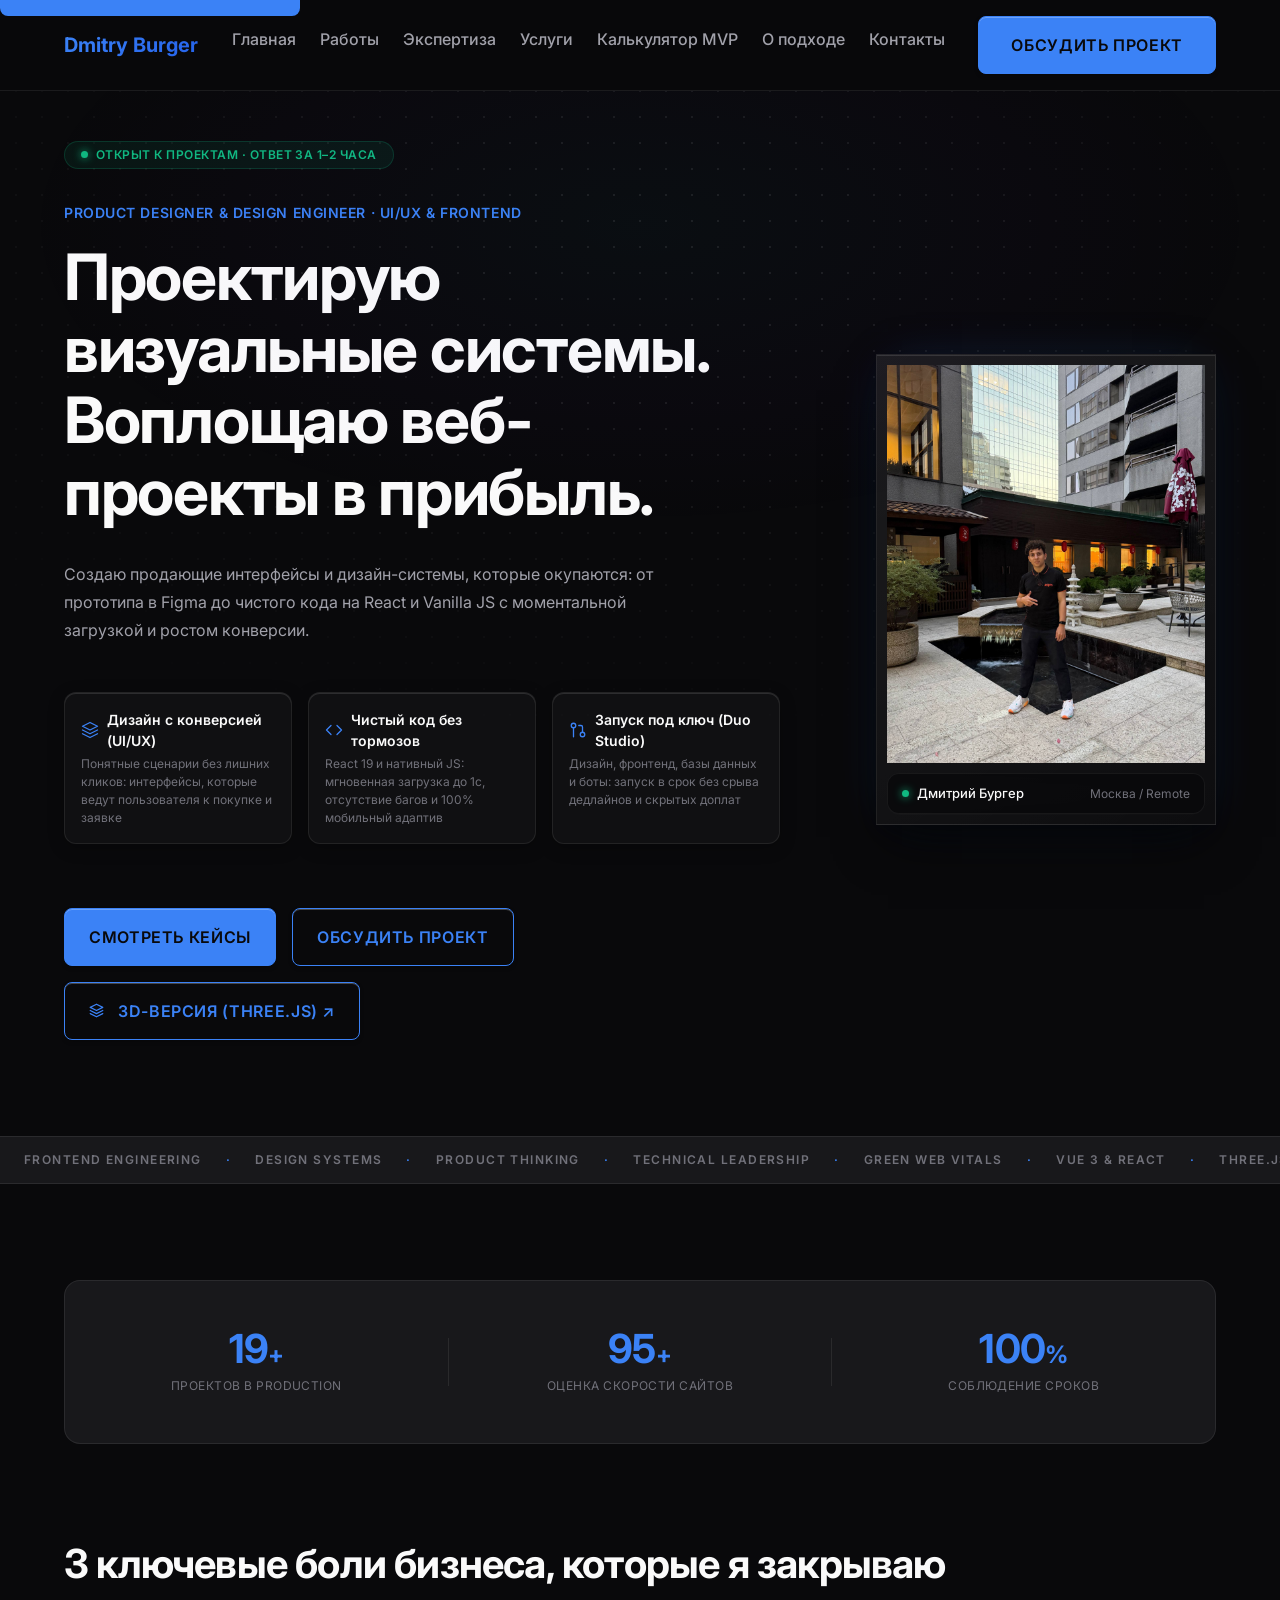
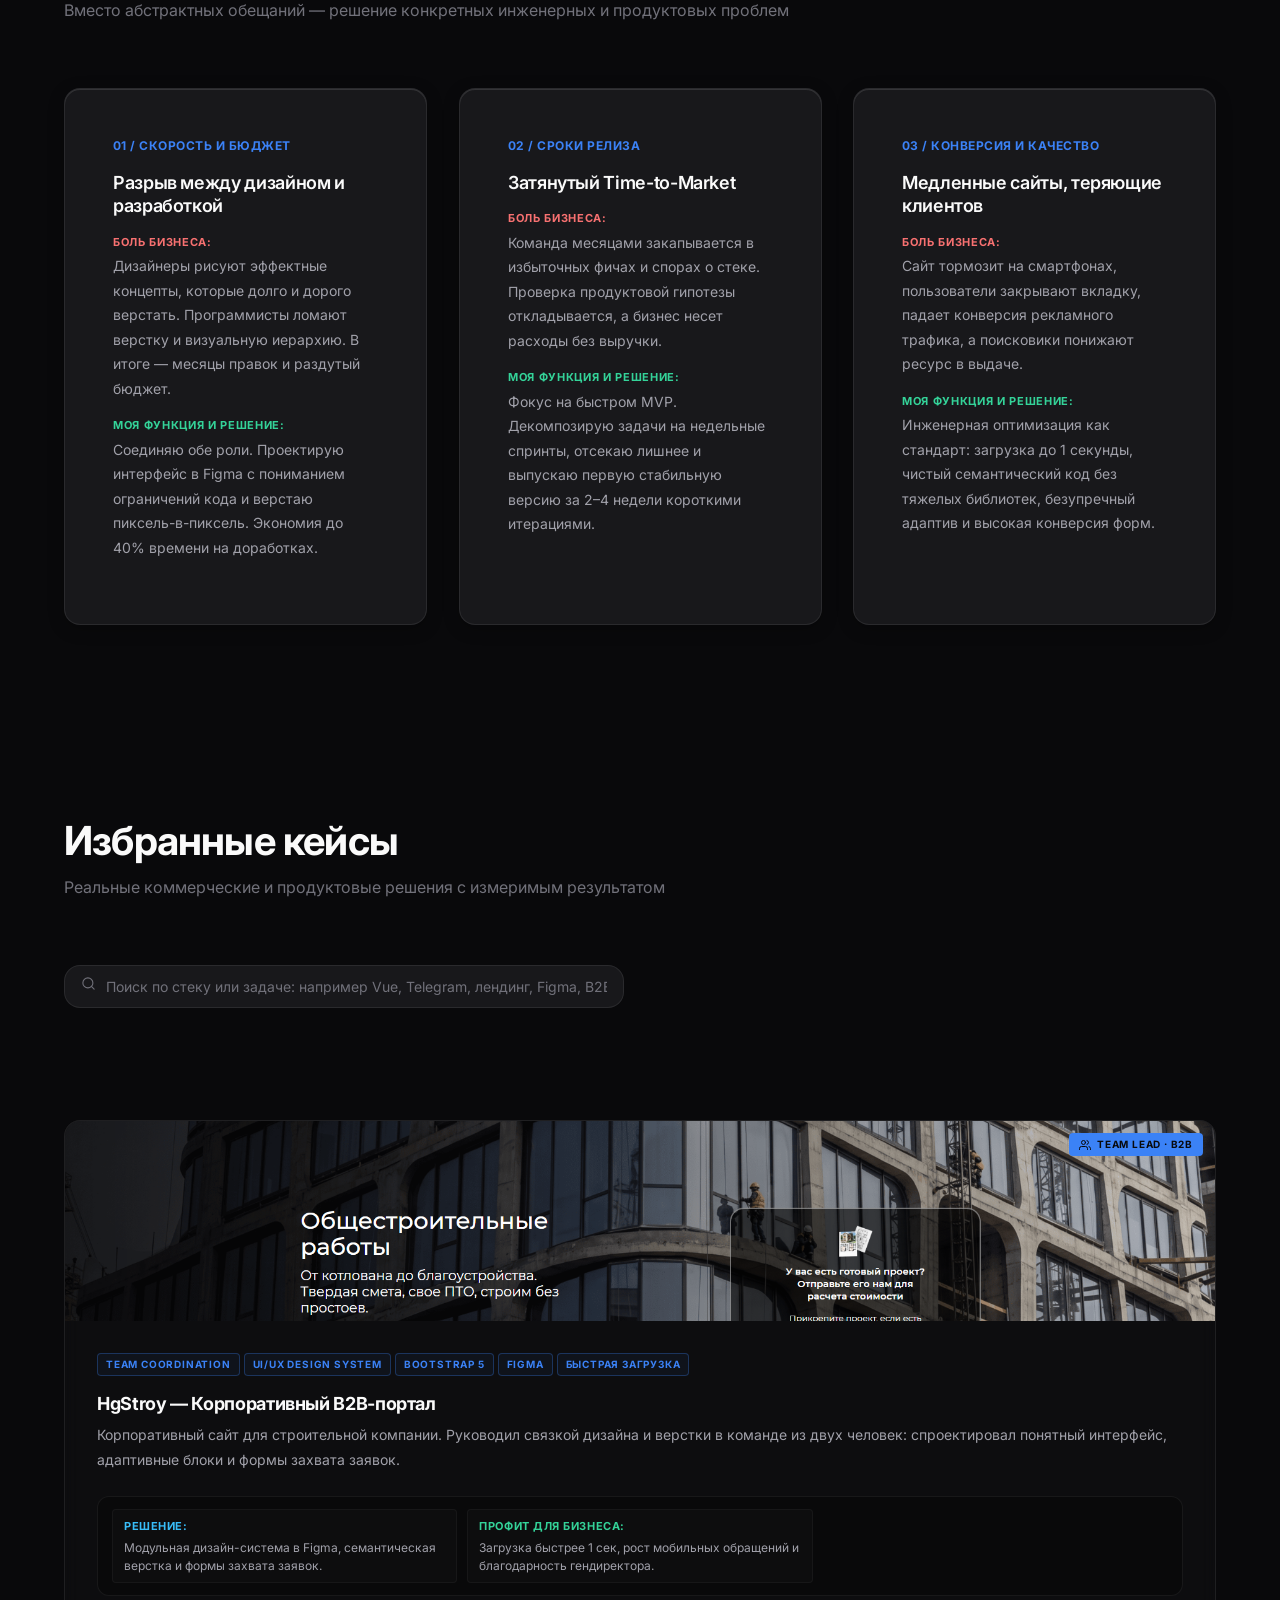
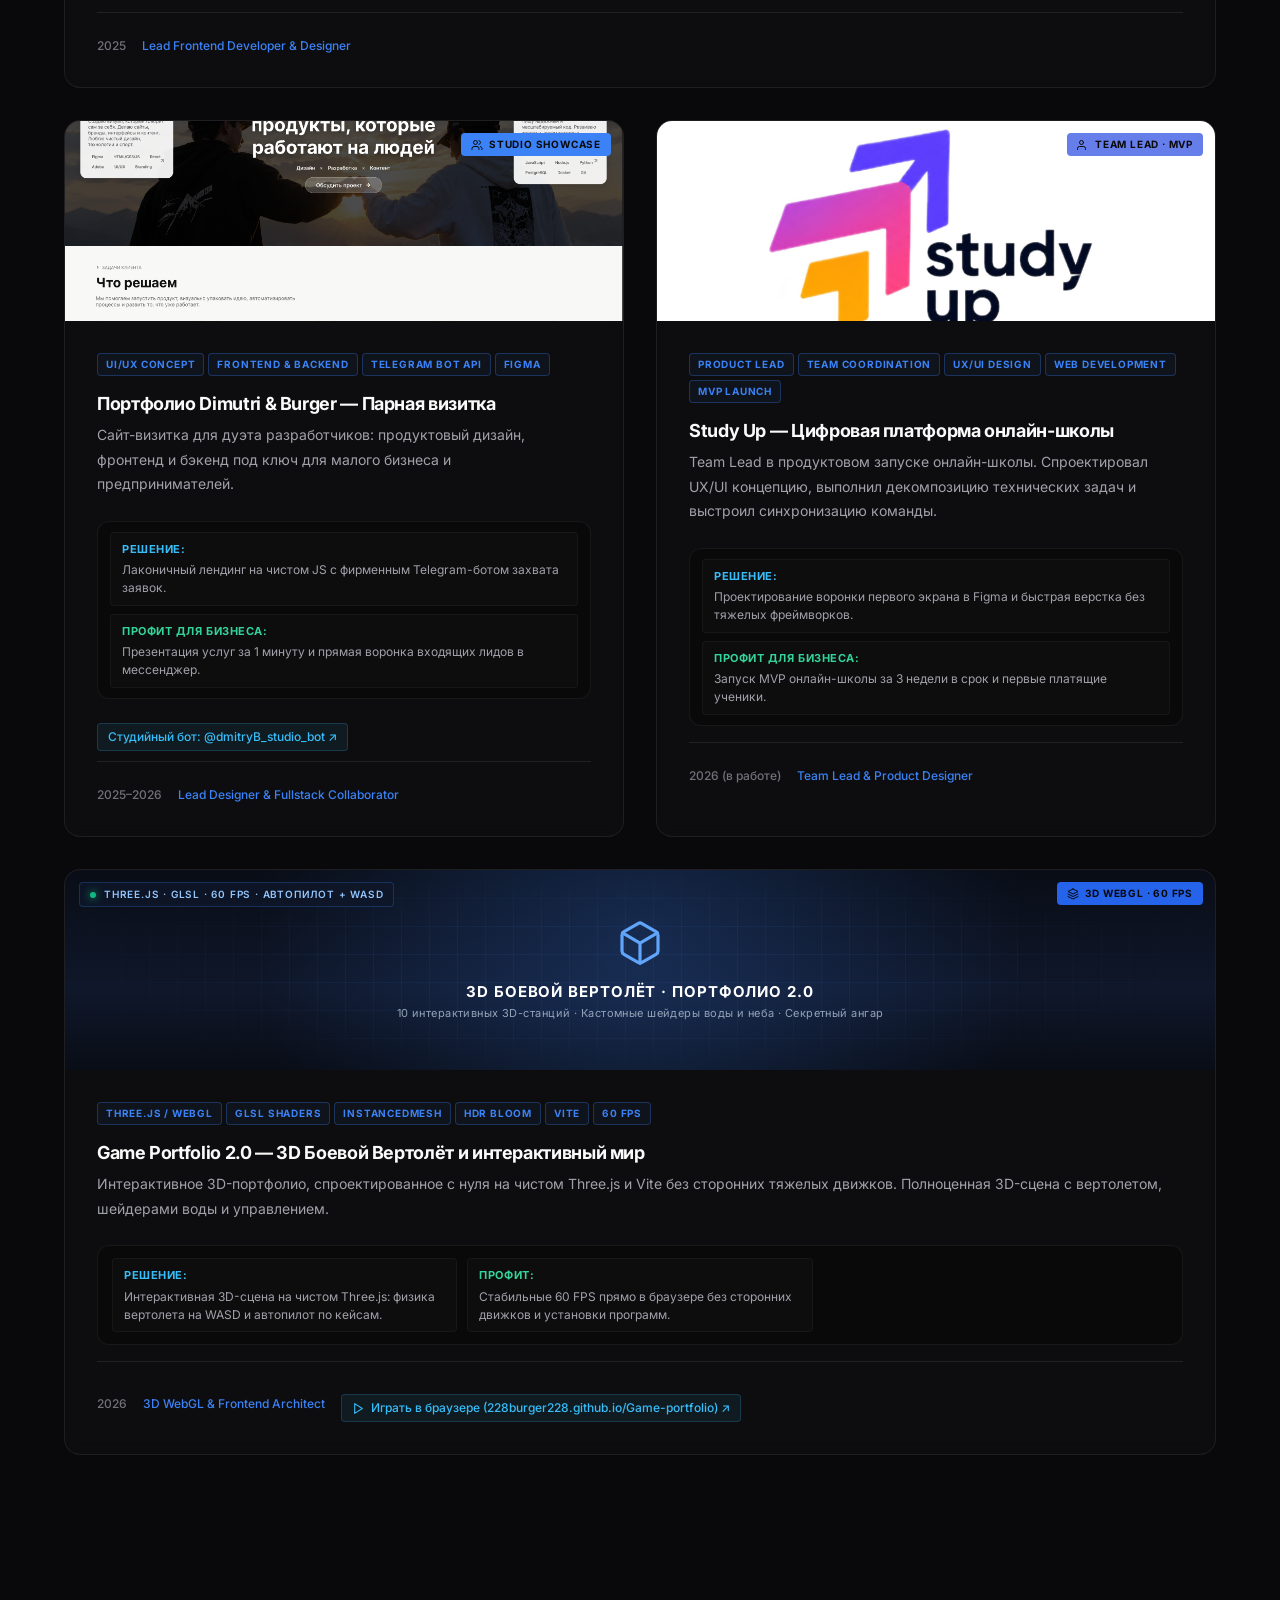
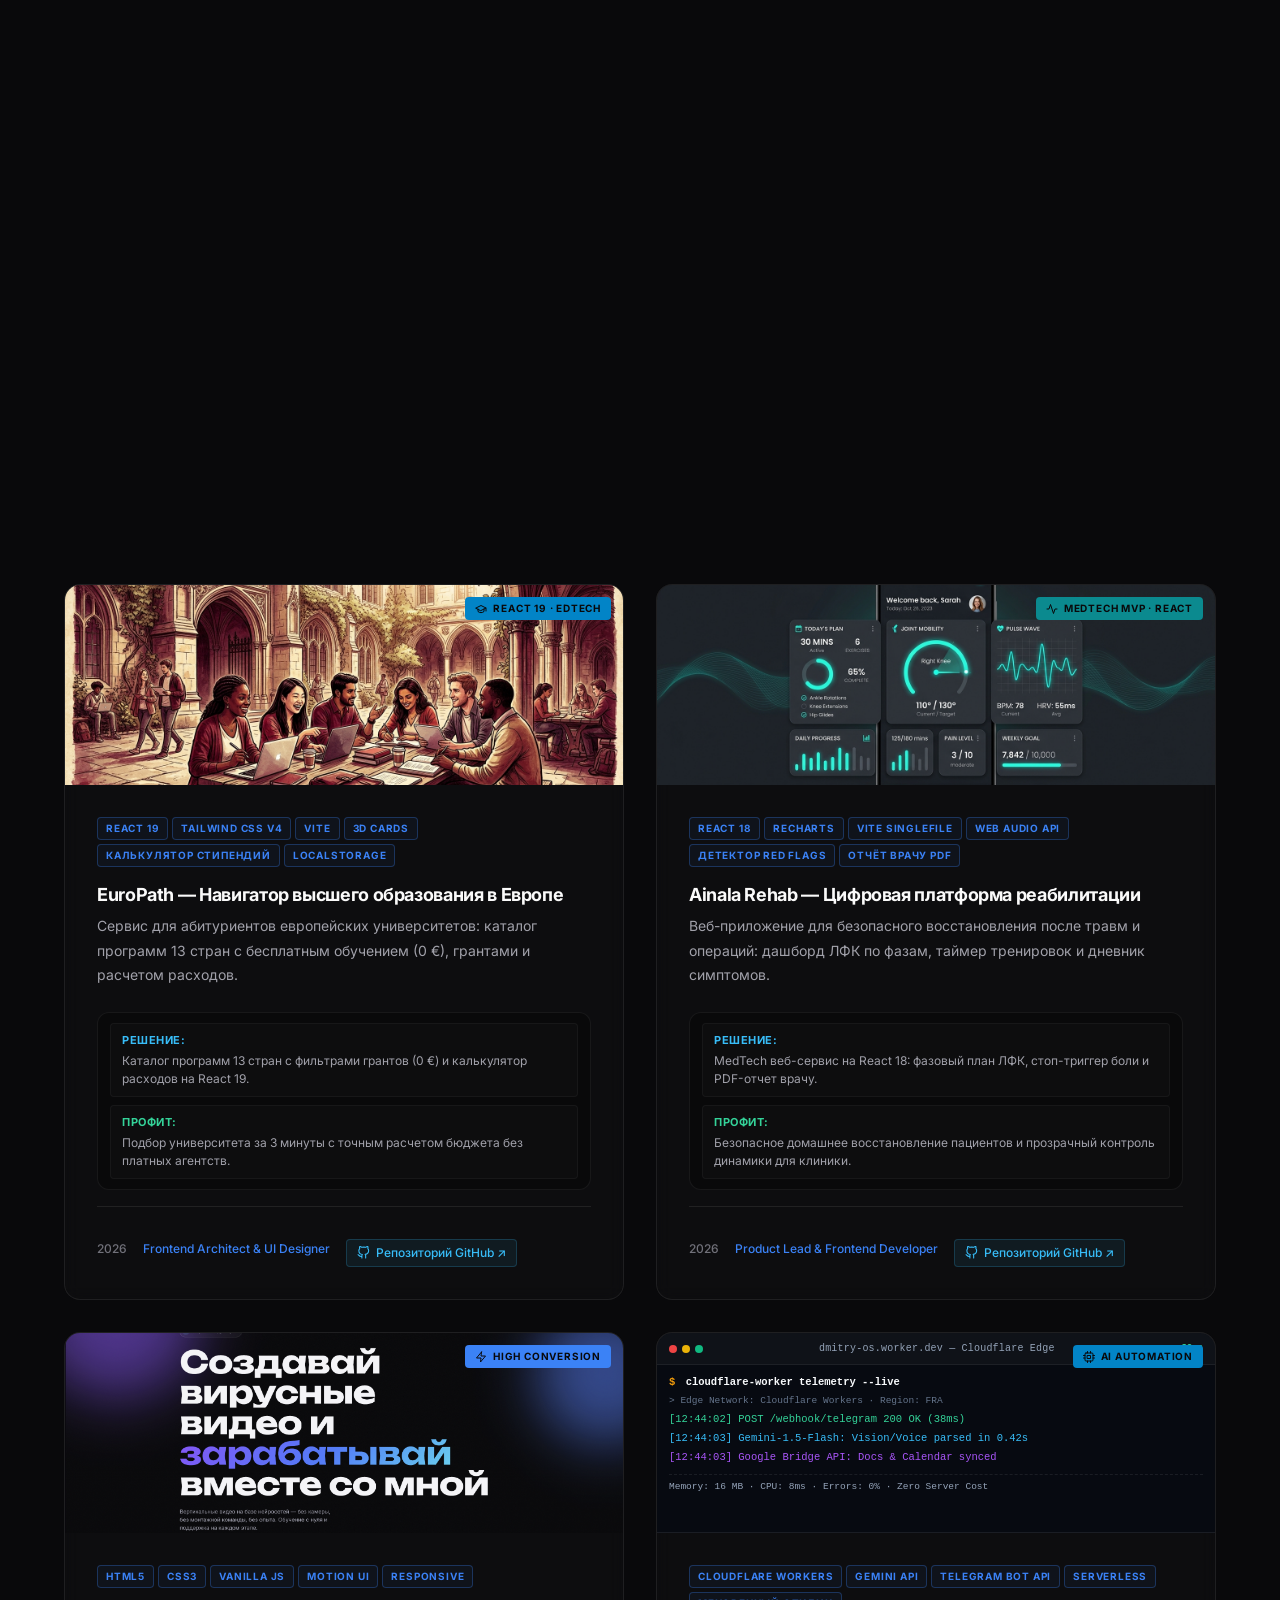
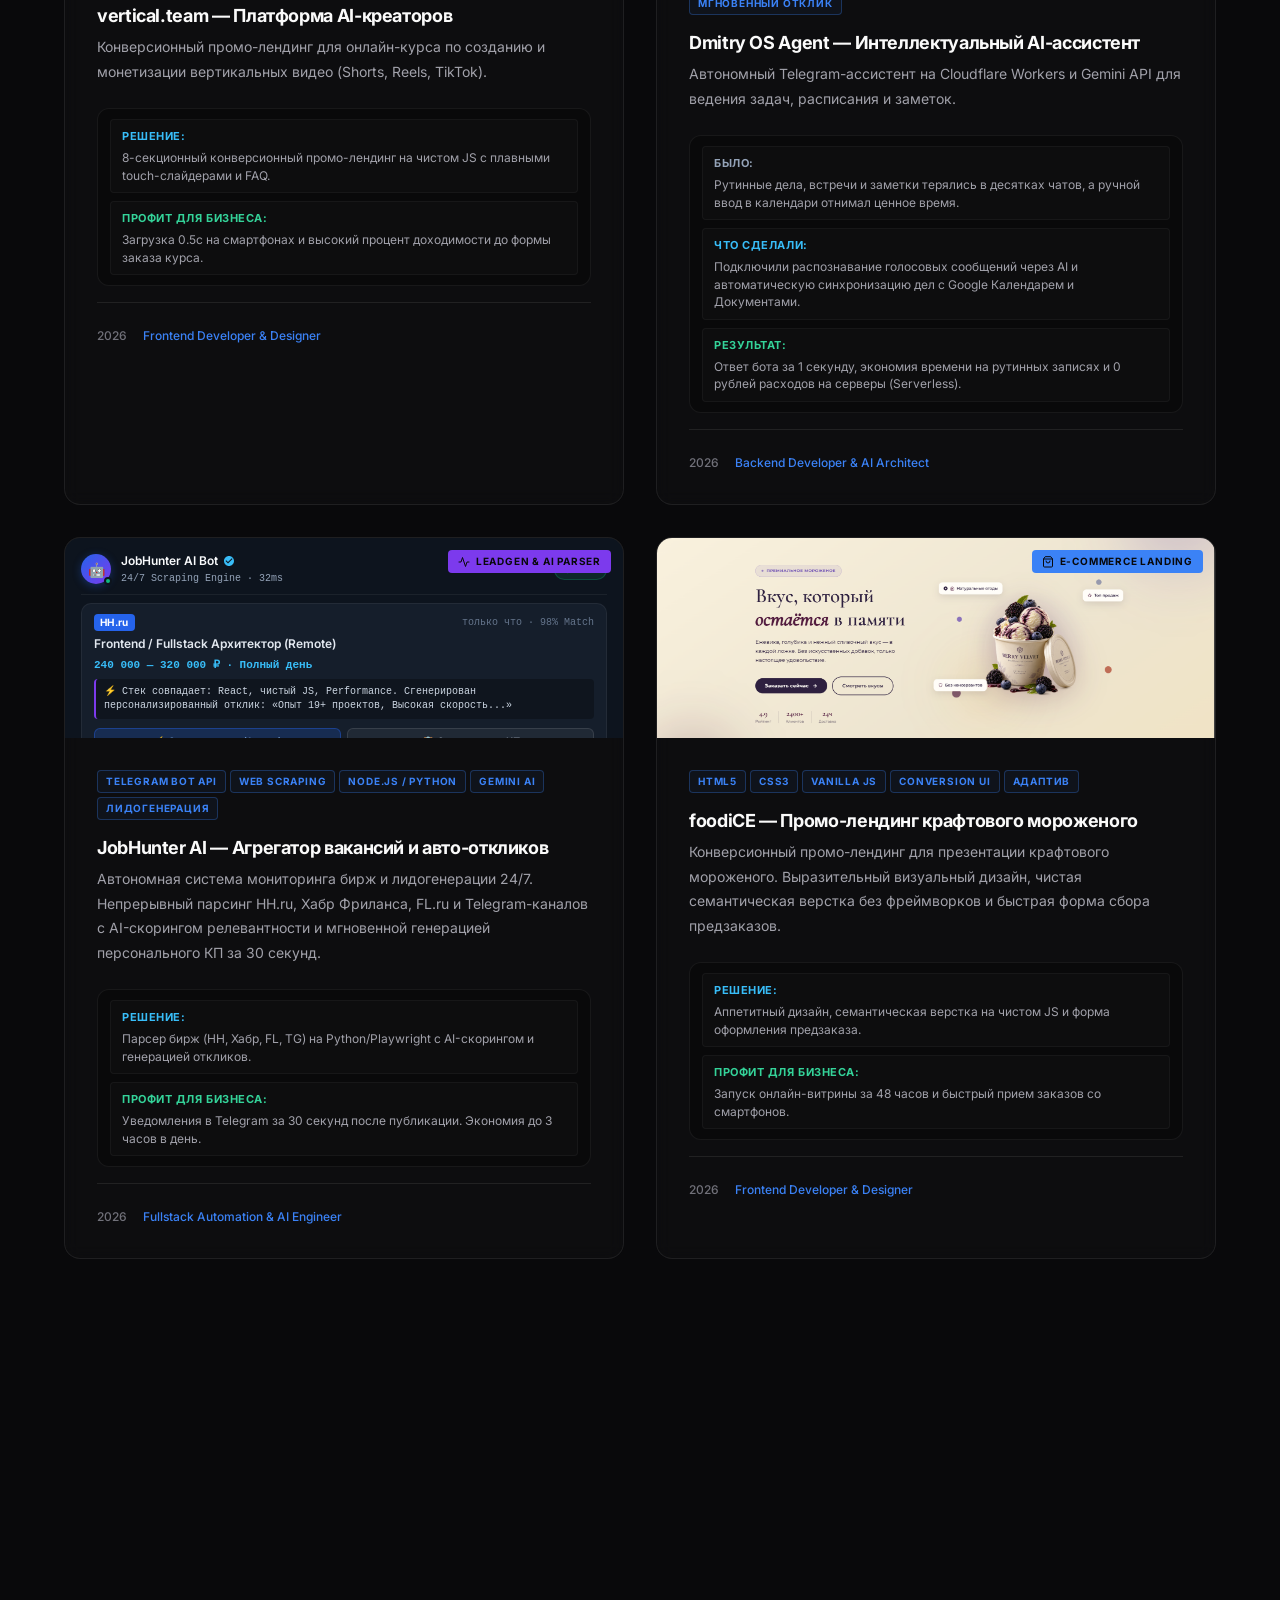
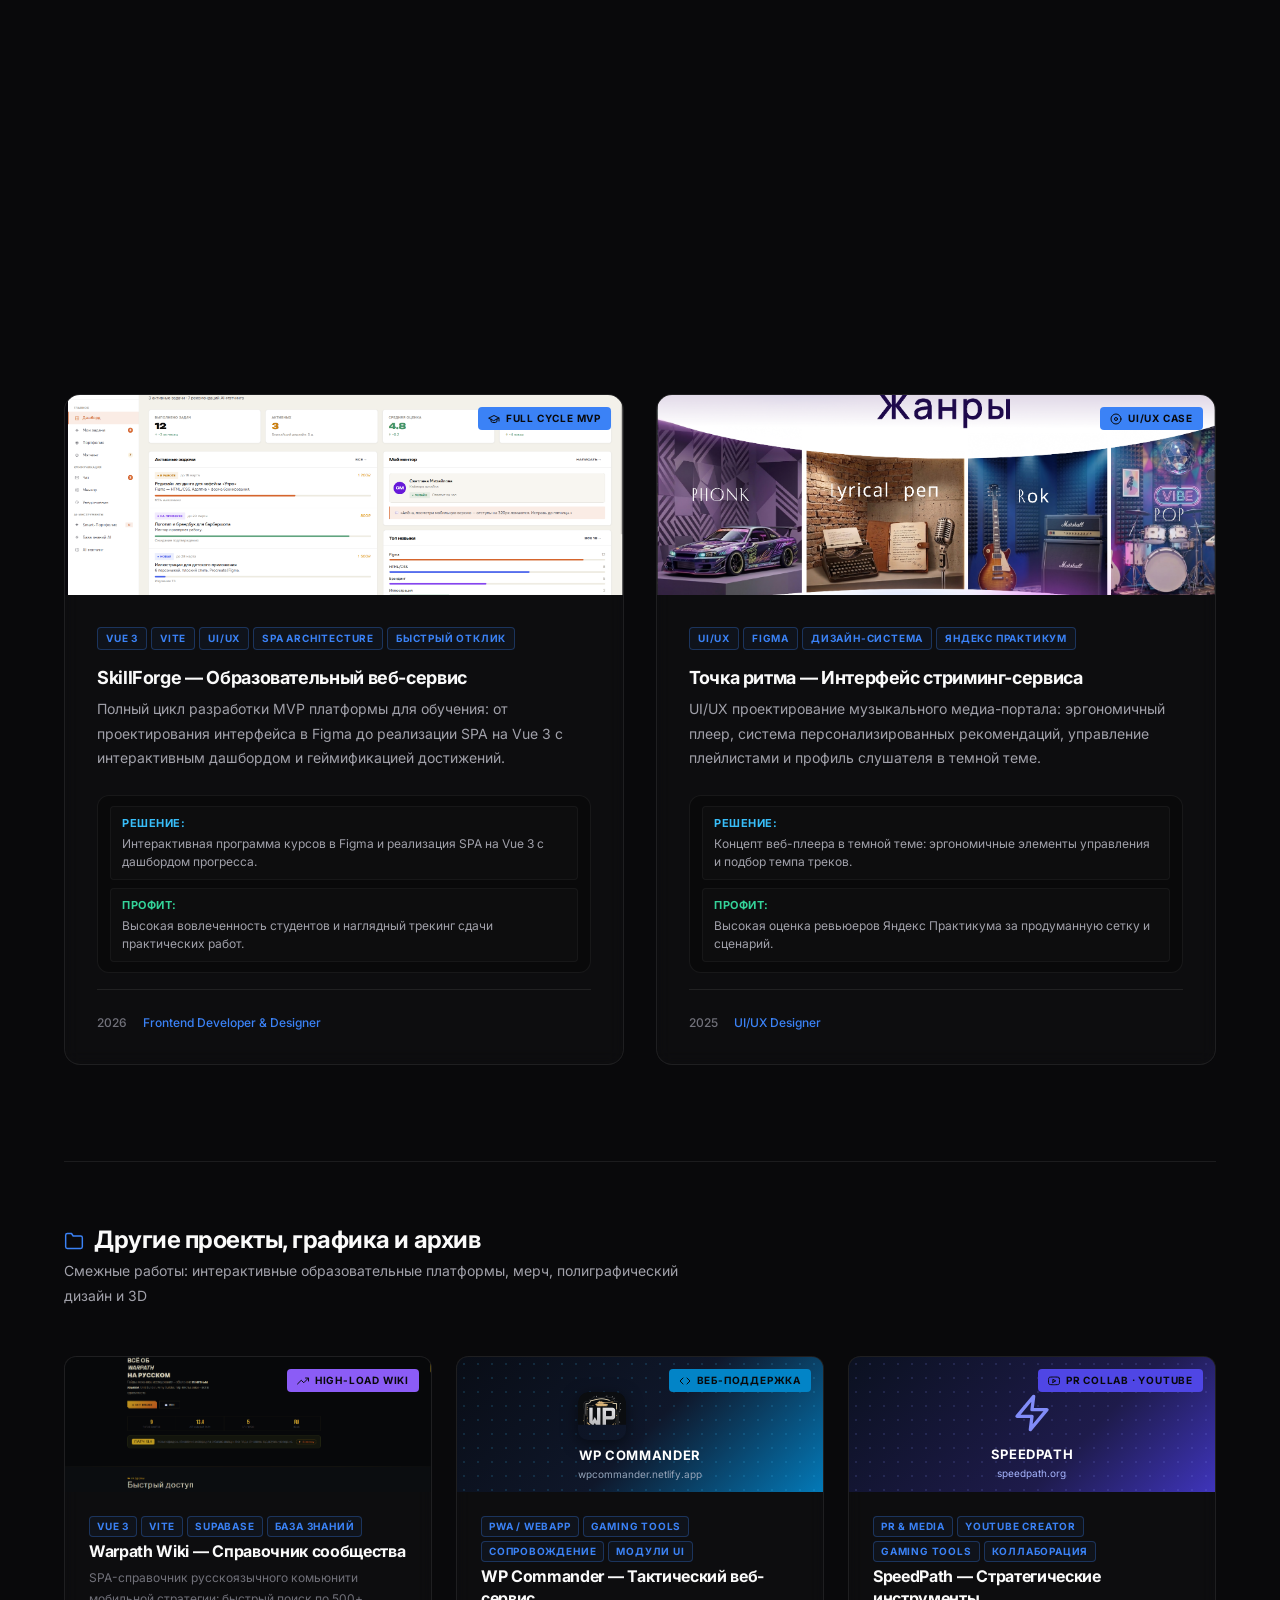
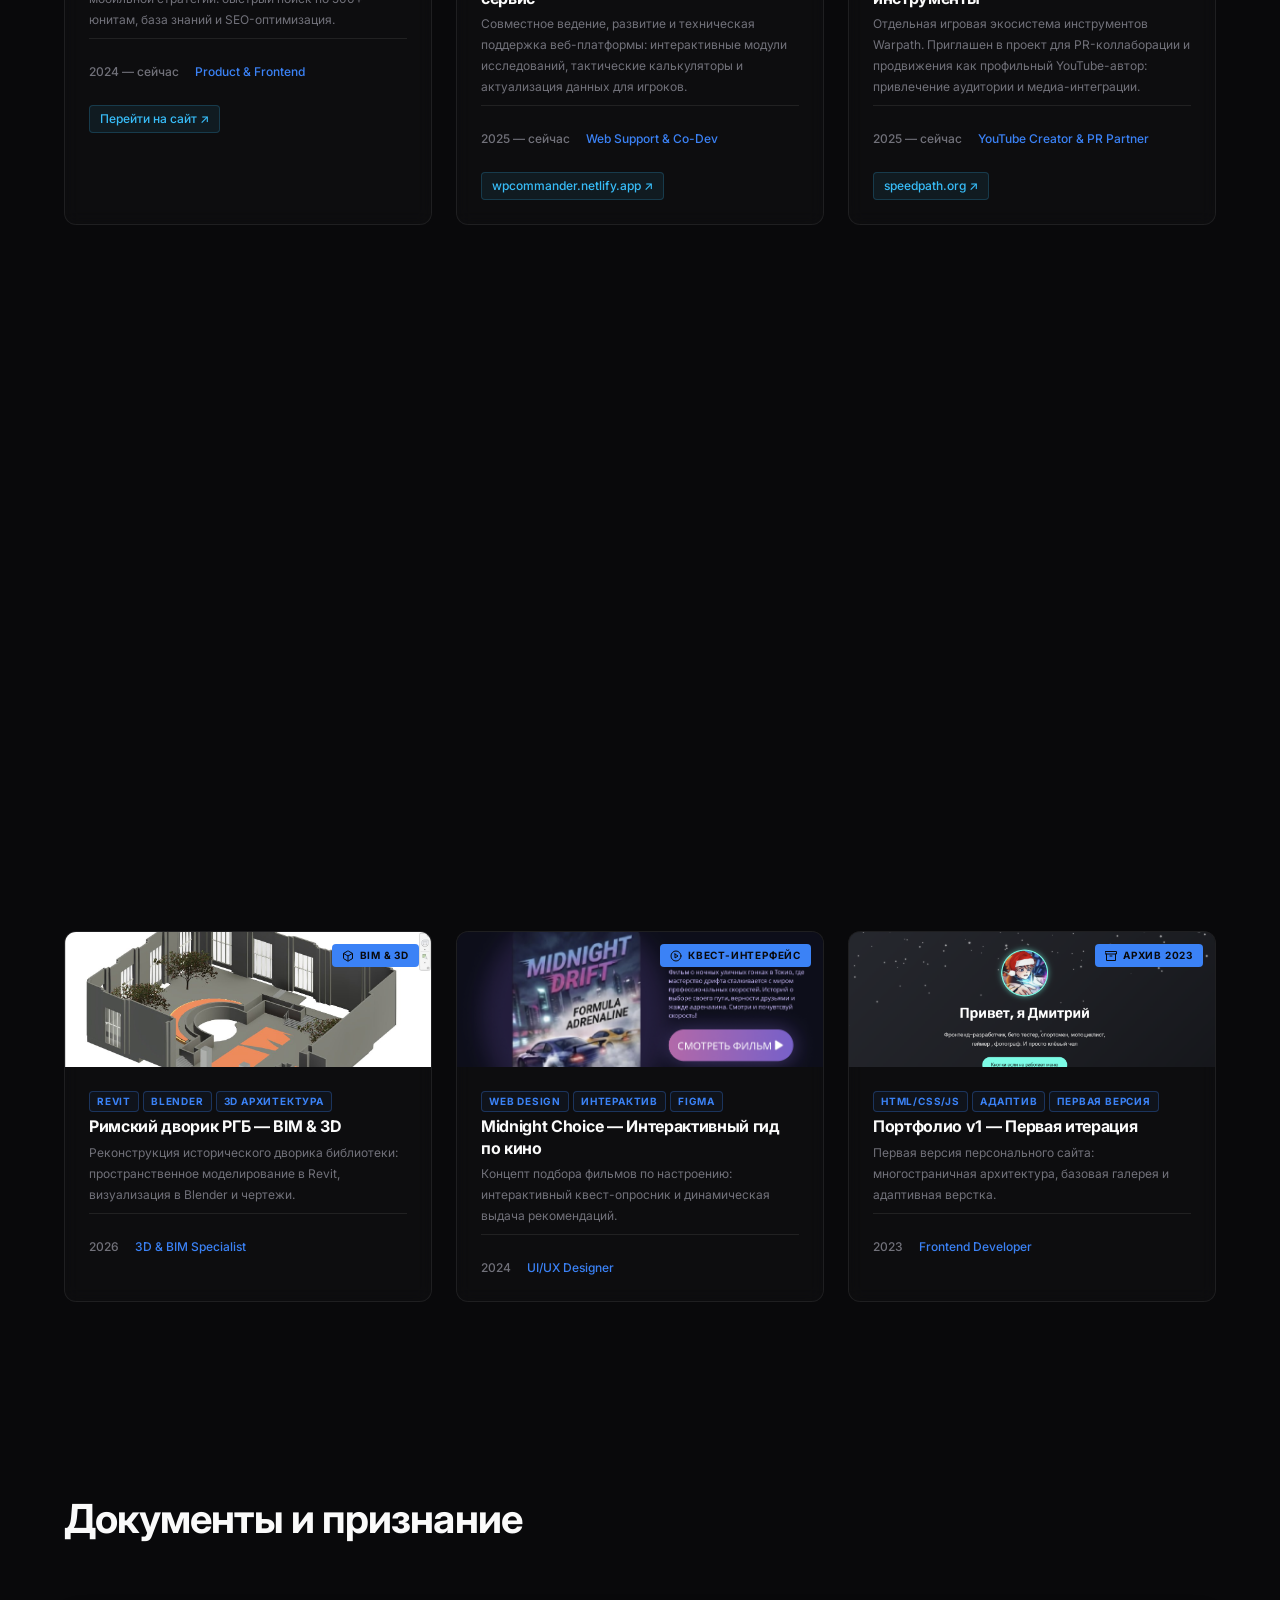
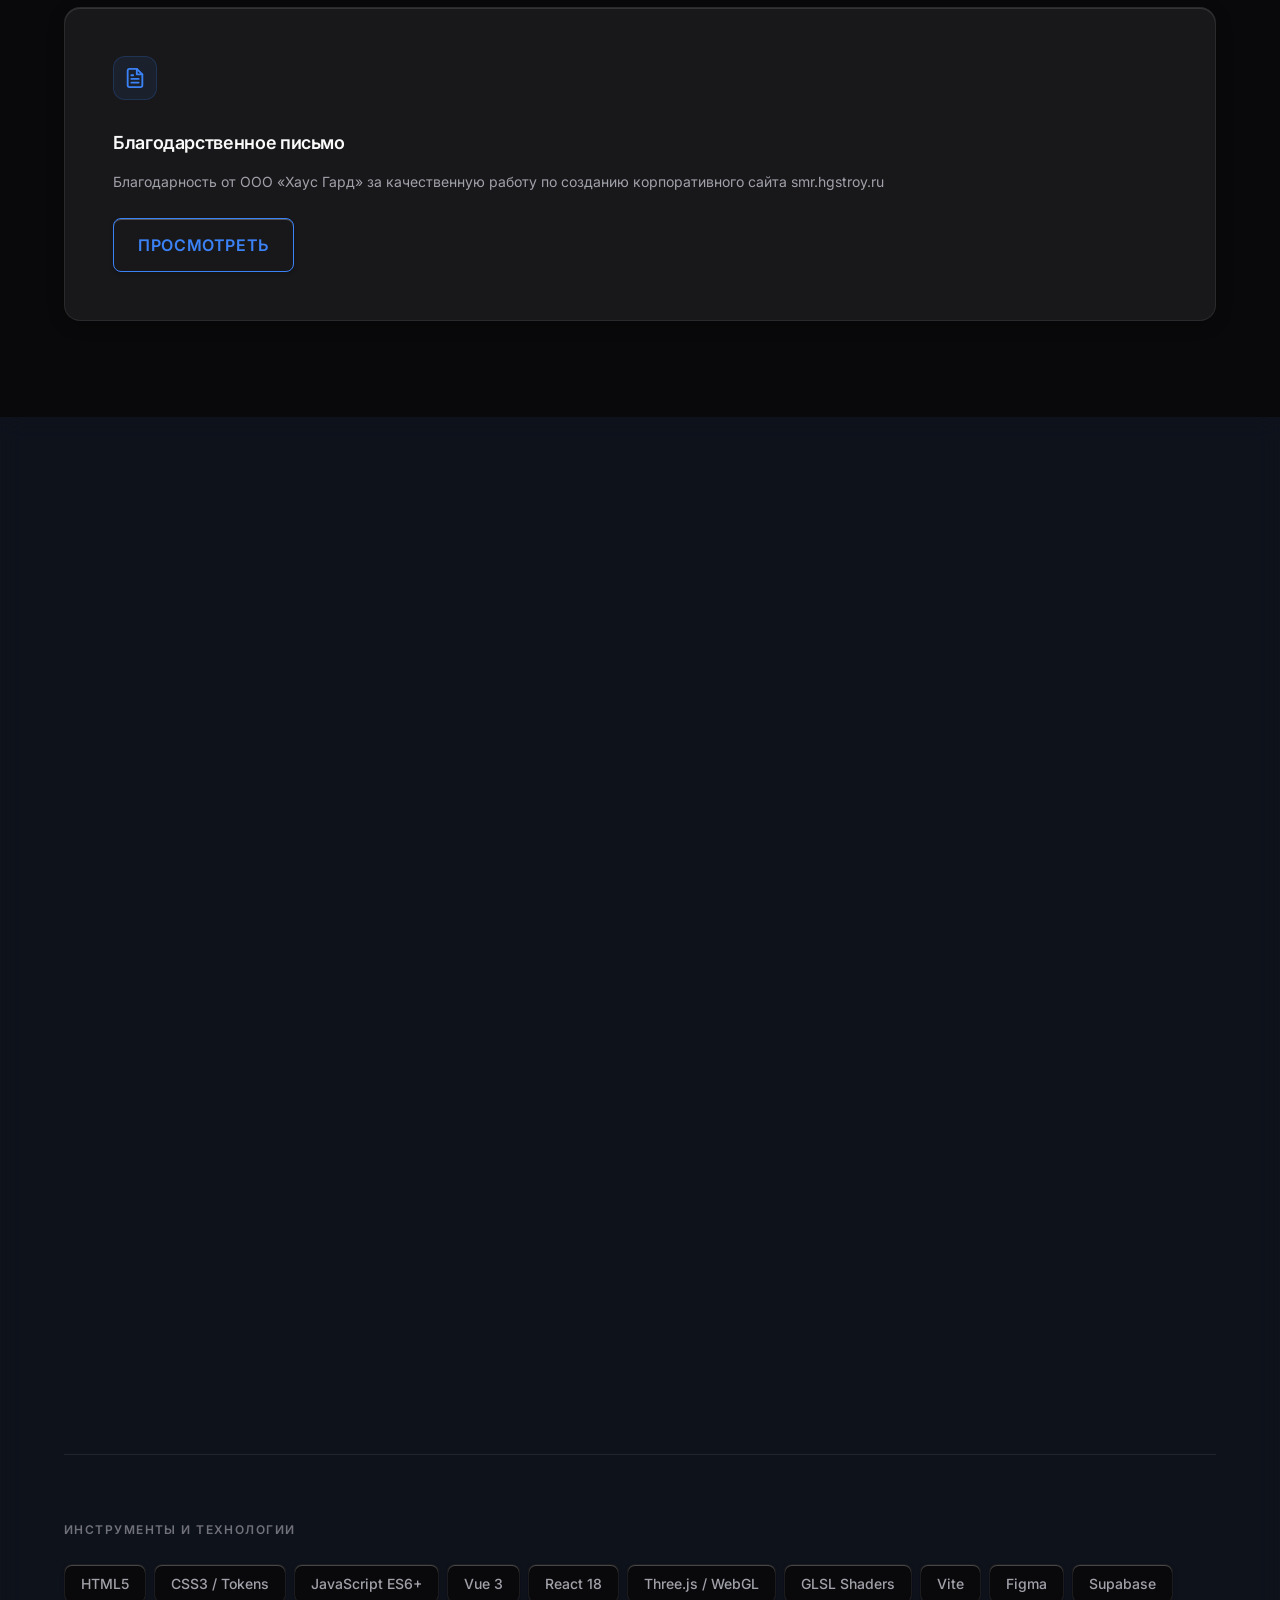
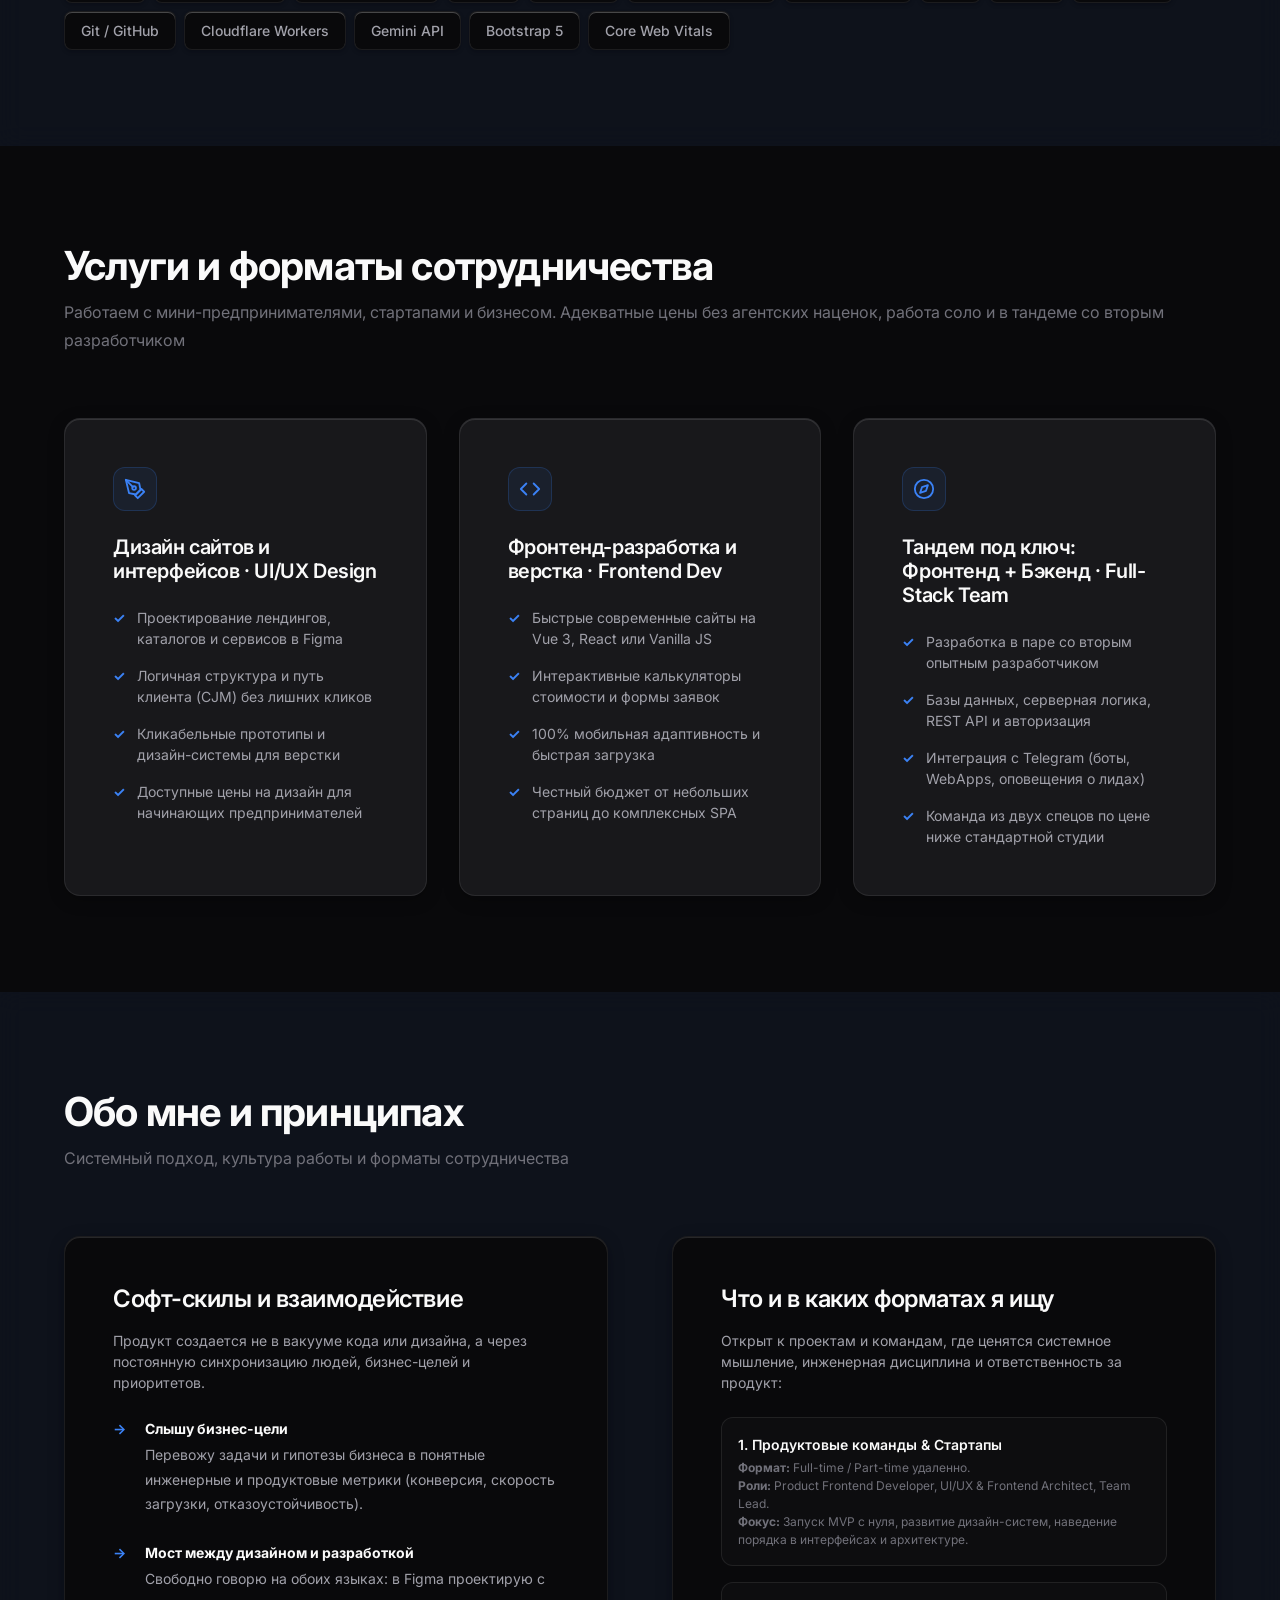
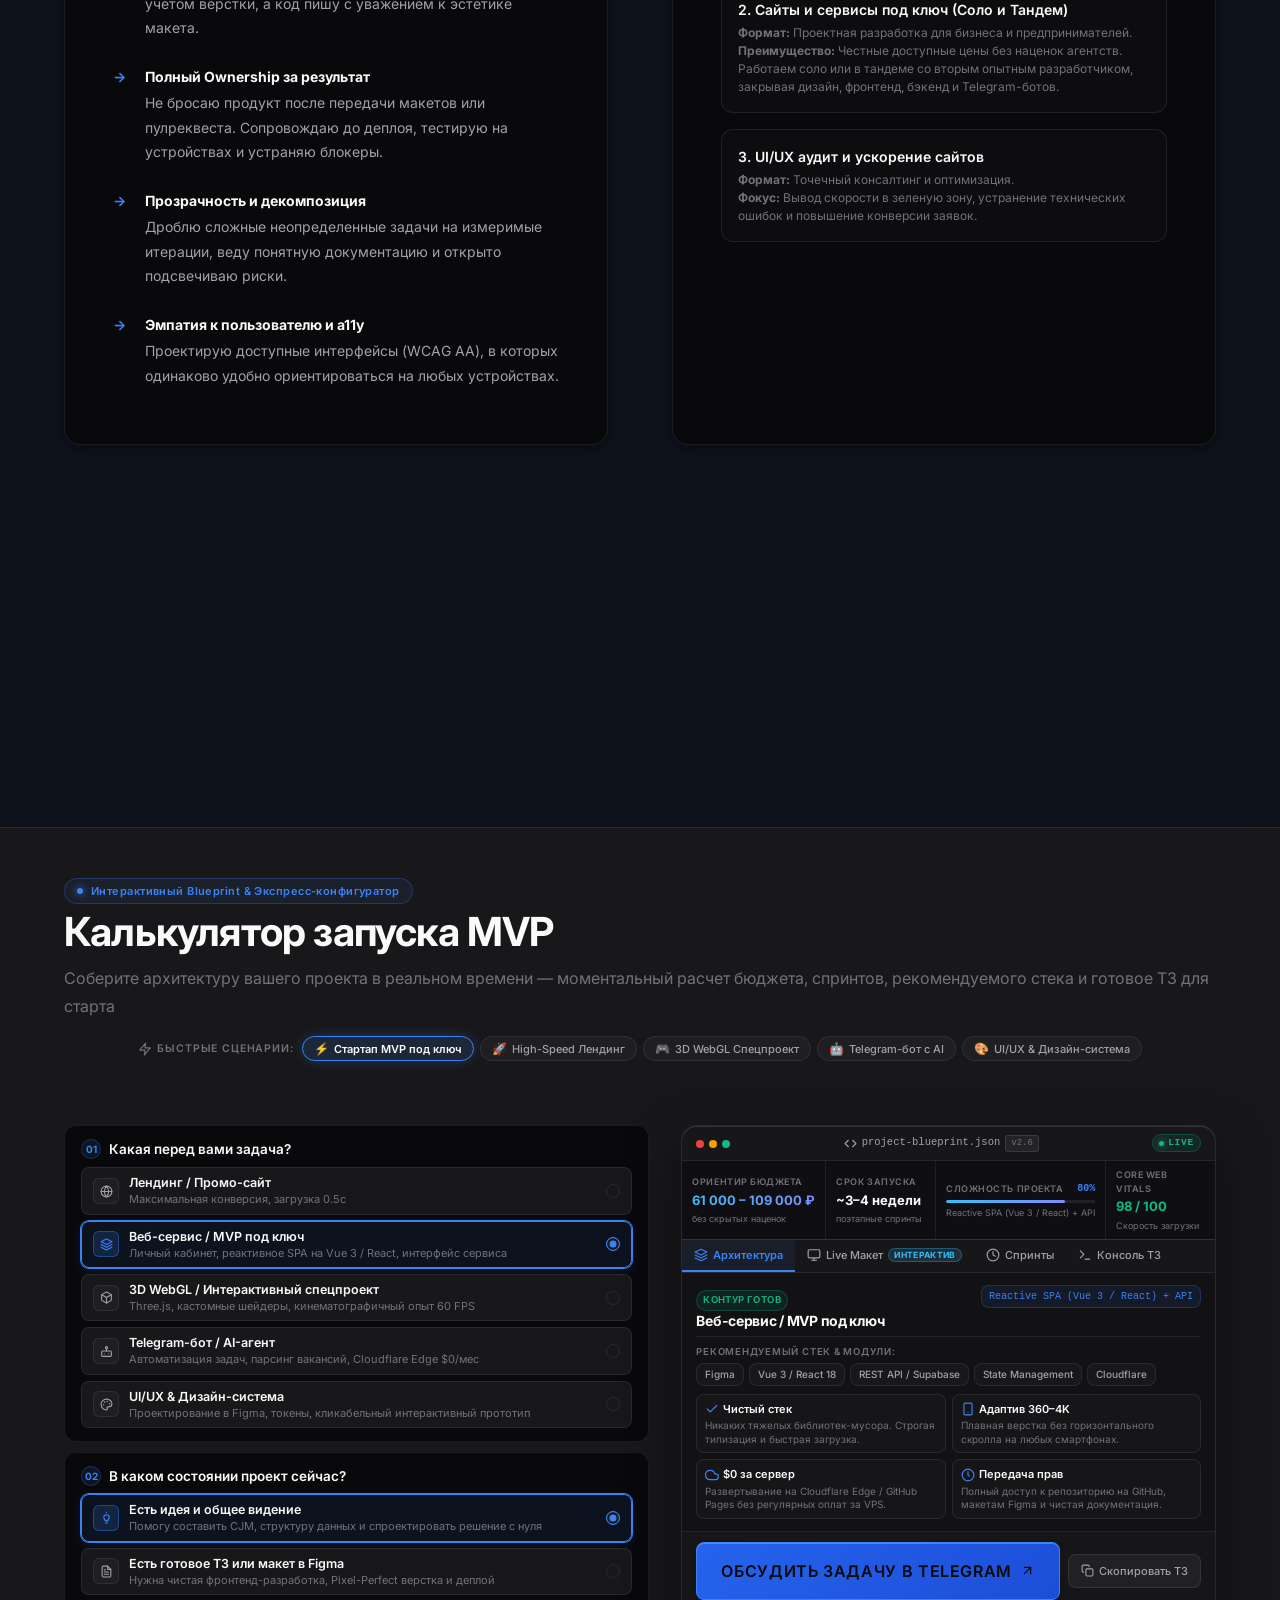
==== index.html @ 2cb279da "feat(seo & conversion): add llms.txt protocol and client fear-removal guarantees in principles" ====
<!DOCTYPE html>
<html lang="ru" prefix="og: https://ogp.me/ns#">
<head>
  <meta charset="UTF-8" />
  <meta name="viewport" content="width=device-width, initial-scale=1.0" />
  <title>Дмитрий Бургер — Product Designer &amp; Design Engineer · Студия Dmitry &amp; Dima</title>
  
  <!-- Primary Meta Tags -->
  <meta name="description" content="Дмитрий Бургер — Веб-разработчик, UI/UX дизайнер и тимлид. Создаю сайты, лендинги и веб-сервисы под ключ для мини-предпринимателей и бизнеса. Адекватные доступные цены, работа соло и в связке с опытным бэкендером. Frontend &amp; Product Lead." />
  <meta name="keywords" content="Дмитрий Бургер, создание сайтов, заказать сайт, веб-разработчик, UI/UX дизайнер, верстка сайтов, разработка лендингов, сайт под ключ недорого, сайты для малого бизнеса, сайт для предпринимателя, лендинг недорого, Vue 3, React, Telegram бот, веб-сервис, MVP под ключ, дизайн сайтов Figma, Frontend Lead" />
  <meta name="author" content="Дмитрий Бургер" />
  <meta name="robots" content="index, follow, max-image-preview:large, max-snippet:-1, max-video-preview:-1" />
  <meta name="theme-color" content="#09090b" />
  <link rel="canonical" href="https://228burger228.github.io/burgerportfolio2.0/" />

  <!-- Verification Tags Placeholder (Яндекс.Вебмастер / Google Search Console) -->
  <!-- <meta name="yandex-verification" content="ВАШ_КОД_ИЗ_ЯНДЕКС_ВЕБМАСТЕРА" /> -->
  <!-- <meta name="google-site-verification" content="ВАШ_КОД_ИЗ_GOOGLE_SEARCH_CONSOLE" /> -->

  <!-- Favicon & Icons -->
  <link rel="icon" type="image/svg+xml" href="favicon.svg" />
  <link rel="apple-touch-icon" href="mefoto.jpg" />

  <!-- Open Graph / Facebook / Telegram / VK -->
  <meta property="og:type" content="website" />
  <meta property="og:locale" content="ru_RU" />
  <meta property="og:site_name" content="Dmitry Burger Portfolio" />
  <meta property="og:url" content="https://228burger228.github.io/burgerportfolio2.0/" />
  <meta property="og:title" content="Дмитрий Бургер — Веб-разработчик, UI/UX дизайнер и тимлид · Frontend &amp; Product Lead" />
  <meta property="og:description" content="Сайты, лендинги и веб-сервисы под ключ для мини-предпринимателей и бизнеса. Честные цены без агентских наценок, работаем соло и в тандеме с бэкендером." />
  <meta property="og:image" content="https://228burger228.github.io/burgerportfolio2.0/Porfolscr.png" />
  <meta property="og:image:width" content="1200" />
  <meta property="og:image:height" content="630" />
  <meta property="og:image:alt" content="Портфолио Дмитрия Бургера" />

  <!-- Twitter Card -->
  <meta name="twitter:card" content="summary_large_image" />
  <meta name="twitter:url" content="https://228burger228.github.io/burgerportfolio2.0/" />
  <meta name="twitter:title" content="Дмитрий Бургер — Веб-разработчик, UI/UX дизайнер и тимлид · Frontend &amp; Product Lead" />
  <meta name="twitter:description" content="Сайты, лендинги и веб-сервисы под ключ для мини-предпринимателей и бизнеса. Доступные цены, работаем соло и в тандеме с бэкендером." />
  <meta name="twitter:image" content="https://228burger228.github.io/burgerportfolio2.0/Porfolscr.png" />

  <!-- Structured Data: Schema.org JSON-LD -->
  <script type="application/ld+json">
  {
    "@context": "https://schema.org",
    "@graph": [
      {
        "@type": "Person",
        "@id": "https://228burger228.github.io/burgerportfolio2.0/#person",
        "name": "Дмитрий Бургер",
        "jobTitle": "Веб-разработчик, UI/UX дизайнер и тимлид · Frontend & Product Lead",
        "url": "https://228burger228.github.io/burgerportfolio2.0/",
        "image": "https://228burger228.github.io/burgerportfolio2.0/mefoto.jpg",
        "description": "Веб-разработчик, UI/UX дизайнер и тимлид. Сайты, лендинги и веб-сервисы под ключ для мини-предпринимателей и бизнеса по доступным ценам. Работа соло и в тандеме со вторым разработчиком.",
        "sameAs": [
          "https://github.com/228burger228",
          "https://t.me/Burger_228",
          "https://228burger228.github.io/portfelDD/"
        ],
        "knowsAbout": [
          "Frontend Architecture",
          "Vanilla JavaScript",
          "React",
          "Vue 3",
          "UI/UX Design Systems",
          "Core Web Vitals",
          "Telegram Bot API",
          "Cloudflare Workers",
          "Web Scraping & Automation"
        ],
        "hasOfferCatalog": {
          "@type": "OfferCatalog",
          "name": "Услуги веб-разработки и дизайна",
          "itemListElement": [
            {
              "@type": "Offer",
              "itemOffered": {
                "@type": "Service",
                "name": "Разработка сайтов и лендингов под ключ",
                "description": "Адаптивная верстка, мгновенная загрузка страниц, чистый код без сторонних тяжелых библиотек."
              }
            },
            {
              "@type": "Offer",
              "itemOffered": {
                "@type": "Service",
                "name": "UI/UX дизайн и модульные дизайн-системы",
                "description": "Проектирование пользовательских сценариев в Figma, адаптивные сетки, дизайн под мобильные устройства и ПК."
              }
            },
            {
              "@type": "Offer",
              "itemOffered": {
                "@type": "Service",
                "name": "Telegram-боты, парсеры и AI-автоматизация",
                "description": "Создание лидогенерационных ботов, парсеров вакансий 24/7, интеграция с Google API, Cloudflare Workers и Gemini API."
              }
            }
          ]
        }
      },
      {
        "@type": "WebSite",
        "@id": "https://228burger228.github.io/burgerportfolio2.0/#website",
        "url": "https://228burger228.github.io/burgerportfolio2.0/",
        "name": "Дмитрий Бургер — Портфолио",
        "description": "Портфолио проектов, разработка сайтов под ключ и интерактивный калькулятор стоимости MVP разработки.",
        "inLanguage": "ru",
        "publisher": {
          "@id": "https://228burger228.github.io/burgerportfolio2.0/#person"
        }
      }
    ]
  }
  </script>

  <!-- Preconnect & Fonts -->
  <link rel="preconnect" href="https://fonts.googleapis.com" />
  <link rel="preconnect" href="https://fonts.gstatic.com" crossorigin />
  <link href="https://fonts.googleapis.com/css2?family=Inter:wght@400;500;600;700&display=swap" rel="stylesheet" />

  <!-- Stylesheets -->
  <link rel="stylesheet" href="css/tokens.css?v=20261124-cards-glass" />
  <link rel="stylesheet" href="css/base.css?v=20261124-cards-glass" />
  <link rel="stylesheet" href="css/layout.css?v=20261124-cards-glass" />
  <link rel="stylesheet" href="css/components.css?v=20261124-cards-glass" />
  <link rel="stylesheet" href="css/responsive.css?v=20261124-cards-glass" />
</head>
<body>
  <a href="#main-content" class="skip-link" id="skip-link">Перейти к основному контенту</a>

  <!-- NAVIGATION -->
  <nav class="navbar" role="navigation" aria-label="Главная навигация">
    <div class="navbar-container">
      <a href="#" class="navbar-brand" aria-label="Дмитрий Бургер - Главная">
        <span class="brand-text">Dmitry Burger</span>
      </a>
      <button class="navbar-toggle" id="navbar-toggle" aria-label="Открыть меню" aria-expanded="false" aria-controls="navbar-menu">
        <span class="toggle-icon"></span>
        <span class="toggle-icon"></span>
        <span class="toggle-icon"></span>
      </button>
      <ul class="navbar-menu" id="navbar-menu" role="menubar">
        <li role="none"><a href="#hero" class="nav-link" role="menuitem">Главная</a></li>
        <li role="none"><a href="#case-studies" class="nav-link" role="menuitem">Работы</a></li>
        <li role="none"><a href="#expertise" class="nav-link" role="menuitem">Экспертиза</a></li>
        <li role="none"><a href="#services" class="nav-link" role="menuitem">Услуги</a></li>
        <li role="none"><a href="#calculator" class="nav-link" role="menuitem">Калькулятор MVP</a></li>
        <li role="none"><a href="#about" class="nav-link" role="menuitem">О подходе</a></li>
        <li role="none"><a href="#contact" class="nav-link" role="menuitem">Контакты</a></li>
        <li class="navbar-mobile-cta" role="none">
          <a href="#contact" class="btn btn-primary" role="menuitem">Обсудить проект</a>
        </li>
      </ul>
      <a href="#contact" class="btn btn-primary navbar-cta" aria-label="Связаться">Обсудить проект</a>
    </div>
  </nav>

  <main id="main-content">

    <!-- ═══ SECTION 1: HERO ═══ -->
    <section id="hero" class="section section-hero" aria-labelledby="hero-title">
      <div class="container">
        <div class="hero-grid">
          <div class="hero-content">
            <div class="hero-badge animate-fade-up" aria-label="Статус">
              <span class="avail-dot" aria-hidden="true"></span>
              Открыт к проектам · Ответ за 1–2 часа
            </div>
            <p class="hero-role animate-fade-up" aria-label="Роль">
              Product Designer &amp; Design Engineer · UI/UX &amp; Frontend
            </p>
            <h1 id="hero-title" class="hero-title animate-fade-up">
              Проектирую визуальные системы.<br>Воплощаю веб-проекты в прибыль.
            </h1>
            <p class="hero-description animate-fade-up">
              Создаю продающие интерфейсы и дизайн-системы, которые окупаются: от прототипа в Figma до чистого кода на React и Vanilla JS с моментальной загрузкой и ростом конверсии.
            </p>
            
            <!-- Язык функций: 3 ключевые функции -->
            <div class="hero-functions animate-fade-up" aria-label="Ключевые функции">
              <div class="func-chip">
                <div class="func-head">
                  <svg width="18" height="18" viewBox="0 0 24 24" fill="none" stroke="currentColor" stroke-width="1.75" stroke-linecap="round" stroke-linejoin="round" aria-hidden="true"><path d="M12 2L2 7l10 5 10-5-10-5z"></path><path d="M2 17l10 5 10-5"></path><path d="M2 12l10 5 10-5"></path></svg>
                  <span>Дизайн с конверсией (UI/UX)</span>
                </div>
                <p class="func-desc">Понятные сценарии без лишних кликов: интерфейсы, которые ведут пользователя к покупке и заявке</p>
              </div>
              <div class="func-chip">
                <div class="func-head">
                  <svg width="18" height="18" viewBox="0 0 24 24" fill="none" stroke="currentColor" stroke-width="1.75" stroke-linecap="round" stroke-linejoin="round" aria-hidden="true"><polyline points="16 18 22 12 16 6"></polyline><polyline points="8 6 2 12 8 18"></polyline></svg>
                  <span>Чистый код без тормозов</span>
                </div>
                <p class="func-desc">React 19 и нативный JS: мгновенная загрузка до 1с, отсутствие багов и 100% мобильный адаптив</p>
              </div>
              <div class="func-chip">
                <div class="func-head">
                  <svg width="18" height="18" viewBox="0 0 24 24" fill="none" stroke="currentColor" stroke-width="1.75" stroke-linecap="round" stroke-linejoin="round" aria-hidden="true"><circle cx="18" cy="18" r="3"></circle><circle cx="6" cy="6" r="3"></circle><path d="M13 6h3a2 2 0 0 1 2 2v7"></path><line x1="6" y1="9" x2="6" y2="21"></line></svg>
                  <span>Запуск под ключ (Duo Studio)</span>
                </div>
                <p class="func-desc">Дизайн, фронтенд, базы данных и боты: запуск в срок без срыва дедлайнов и скрытых доплат</p>
              </div>
            </div>

            <div class="hero-cta animate-fade-up">
              <a href="#case-studies" class="btn btn-primary">Смотреть кейсы</a>
              <a href="#contact" class="btn btn-secondary">Обсудить проект</a>
              <a href="https://228burger228.github.io/Game-portfolio/" target="_blank" rel="noopener noreferrer" class="btn btn-secondary" aria-label="Запустить 3D-версию портфолио на Three.js">
                <svg width="15" height="15" viewBox="0 0 24 24" fill="none" stroke="currentColor" stroke-width="2" stroke-linecap="round" stroke-linejoin="round" aria-hidden="true" style="margin-right: 6px;"><polygon points="12 2 2 7 12 12 22 7 12 2"></polygon><polyline points="2 17 12 22 22 17"></polyline><polyline points="2 12 12 17 22 12"></polyline></svg>
                <span>3D-версия (Three.js) ↗</span>
              </a>
            </div>
          </div>

          <!-- Фотография Дмитрия -->
          <div class="hero-media animate-fade-up">
            <div class="hero-photo-card">
              <img src="mefoto.jpg" alt="Дмитрий Бургер — Product Frontend Engineer & UI/UX Lead" class="hero-photo" fetchpriority="high" decoding="async" />
              <div class="hero-photo-meta">
                <div class="hero-photo-status">
                  <span class="avail-dot" aria-hidden="true"></span>
                  <span>Дмитрий Бургер</span>
                </div>
                <span class="hero-photo-loc">Москва / Remote</span>
              </div>
            </div>
          </div>
        </div>
      </div>
    </section>

    <!-- ═══ MARQUEE ═══ -->
    <div class="marquee-section" aria-hidden="true">
      <div class="marquee-track">
        <div class="marquee-content">
          <span>Frontend Engineering</span><span class="marquee-dot">·</span>
          <span>Design Systems</span><span class="marquee-dot">·</span>
          <span>Product Thinking</span><span class="marquee-dot">·</span>
          <span>Technical Leadership</span><span class="marquee-dot">·</span>
          <span>Green Web Vitals</span><span class="marquee-dot">·</span>
          <span>Vue 3 &amp; React</span><span class="marquee-dot">·</span>
          <span>Three.js / WebGL</span><span class="marquee-dot">·</span>
          <span>Figma</span><span class="marquee-dot">·</span>
          <span>Semantic HTML5</span><span class="marquee-dot">·</span>
          <span>CSS Architecture</span><span class="marquee-dot">·</span>
          <span>Frontend Engineering</span><span class="marquee-dot">·</span>
          <span>Design Systems</span><span class="marquee-dot">·</span>
          <span>Product Thinking</span><span class="marquee-dot">·</span>
          <span>Technical Leadership</span><span class="marquee-dot">·</span>
          <span>Высокая скорость</span><span class="marquee-dot">·</span>
          <span>Vue 3 &amp; React</span><span class="marquee-dot">·</span>
          <span>Three.js / WebGL</span><span class="marquee-dot">·</span>
          <span>Figma</span><span class="marquee-dot">·</span>
          <span>Semantic HTML5</span><span class="marquee-dot">·</span>
          <span>CSS Architecture</span><span class="marquee-dot">·</span>
        </div>
      </div>
    </div>

    <!-- ═══ SECTION 2: 3 ПОЧЕМУ / РЕШЕНИЕ БОЛЕЙ БИЗНЕСА ═══ -->
    <section id="trust" class="section section-trust" aria-labelledby="trust-title">
      <div class="container">
        <div class="stats-row reveal">
          <div class="stat-item">
            <span class="stat-num" data-count="19">0</span><span class="stat-suffix">+</span>
            <span class="stat-label">Проектов в production</span>
          </div>
          <div class="stat-divider" aria-hidden="true"></div>
          <div class="stat-item">
            <span class="stat-num" data-count="95">0</span><span class="stat-suffix">+</span>
            <span class="stat-label">Оценка скорости сайтов</span>
          </div>
          <div class="stat-divider" aria-hidden="true"></div>
          <div class="stat-item">
            <span class="stat-num" data-count="100">0</span><span class="stat-suffix">%</span>
            <span class="stat-label">Соблюдение сроков</span>
          </div>
        </div>

        <div class="section-header reveal">
          <h2 id="trust-title" class="section-title">3 ключевые боли бизнеса, которые я закрываю</h2>
          <p class="section-subtitle">Вместо абстрактных обещаний — решение конкретных инженерных и продуктовых проблем</p>
        </div>

        <div class="pains-grid">
          <article class="pain-card reveal">
            <span class="pain-num">01 / Скорость и бюджет</span>
            <h3 class="pain-title">Разрыв между дизайном и разработкой</h3>
            <div class="pain-block">
              <span class="pain-label label-problem">Боль бизнеса:</span>
              <p class="pain-text">Дизайнеры рисуют эффектные концепты, которые долго и дорого верстать. Программисты ломают верстку и визуальную иерархию. В итоге — месяцы правок и раздутый бюджет.</p>
            </div>
            <div class="pain-block">
              <span class="pain-label label-solution">Моя функция и решение:</span>
              <p class="pain-text">Соединяю обе роли. Проектирую интерфейс в Figma с пониманием ограничений кода и верстаю пиксель-в-пиксель. Экономия до 40% времени на доработках.</p>
            </div>
          </article>

          <article class="pain-card reveal">
            <span class="pain-num">02 / Сроки релиза</span>
            <h3 class="pain-title">Затянутый Time-to-Market</h3>
            <div class="pain-block">
              <span class="pain-label label-problem">Боль бизнеса:</span>
              <p class="pain-text">Команда месяцами закапывается в избыточных фичах и спорах о стеке. Проверка продуктовой гипотезы откладывается, а бизнес несет расходы без выручки.</p>
            </div>
            <div class="pain-block">
              <span class="pain-label label-solution">Моя функция и решение:</span>
              <p class="pain-text">Фокус на быстром MVP. Декомпозирую задачи на недельные спринты, отсекаю лишнее и выпускаю первую стабильную версию за 2–4 недели короткими итерациями.</p>
            </div>
          </article>

          <article class="pain-card reveal">
            <span class="pain-num">03 / Конверсия и качество</span>
            <h3 class="pain-title">Медленные сайты, теряющие клиентов</h3>
            <div class="pain-block">
              <span class="pain-label label-problem">Боль бизнеса:</span>
              <p class="pain-text">Сайт тормозит на смартфонах, пользователи закрывают вкладку, падает конверсия рекламного трафика, а поисковики понижают ресурс в выдаче.</p>
            </div>
            <div class="pain-block">
              <span class="pain-label label-solution">Моя функция и решение:</span>
              <p class="pain-text">Инженерная оптимизация как стандарт: загрузка до 1 секунды, чистый семантический код без тяжелых библиотек, безупречный адаптив и высокая конверсия форм.</p>
            </div>
          </article>
        </div>
      </div>
    </section>

    <!-- ═══ SECTION 3: CASE STUDIES (CARDS) ═══ -->
    <section id="case-studies" class="section section-case-studies" aria-labelledby="case-studies-title">
      <div class="container">
        <div class="section-header reveal">
          <h2 id="case-studies-title" class="section-title">Избранные кейсы</h2>
          <p class="section-subtitle">Реальные коммерческие и продуктовые решения с измеримым результатом</p>
        </div>

        <!-- Live project search -->
        <div class="proj-search-wrapper reveal">
          <div class="proj-search-box">
            <span class="proj-search-icon" aria-hidden="true">
              <svg width="15" height="15" viewBox="0 0 24 24" fill="none" stroke="currentColor" stroke-width="1.75" stroke-linecap="round" stroke-linejoin="round"><circle cx="11" cy="11" r="8"></circle><line x1="21" y1="21" x2="16.65" y2="16.65"></line></svg>
            </span>
            <input 
              type="text" 
              id="project-search" 
              class="proj-search-input" 
              placeholder="Поиск по стеку или задаче: например Vue, Telegram, лендинг, Figma, B2B..." 
              aria-label="Поиск по проектам"
              autocomplete="off"
            />
            <button type="button" id="project-search-clear" class="proj-search-clear" aria-label="Очистить поиск" style="display: none;">
              <svg width="13" height="13" viewBox="0 0 24 24" fill="none" stroke="currentColor" stroke-width="2" stroke-linecap="round" stroke-linejoin="round"><line x1="18" y1="6" x2="6" y2="18"></line><line x1="6" y1="6" x2="18" y2="18"></line></svg>
            </button>
          </div>
        </div>

        <!-- Filter tabs -->
        <div class="proj-filter reveal" role="tablist" aria-label="Фильтр проектов">
          <button class="filt-btn active" data-filter="all" role="tab" aria-selected="true">Все</button>
          <button class="filt-btn" data-filter="featured" role="tab" aria-selected="false">Ключевые</button>
          <button class="filt-btn" data-filter="frontend" role="tab" aria-selected="false">Веб-продукты</button>
          <button class="filt-btn" data-filter="ui" role="tab" aria-selected="false">UI/UX & Архитектура</button>
          <button class="filt-btn" data-filter="ai" role="tab" aria-selected="false">AI & Автоматизация</button>
          <button class="filt-btn" data-filter="content" role="tab" aria-selected="false">Графика & Дизайн</button>
        </div>

        <!-- Projects grid -->
        <div class="proj-grid" id="projects-grid">

          <!-- HgStroy — B2B Portal (Featured #1) -->
          <article class="proj-card reveal proj-lead-card" data-filter="featured frontend" aria-label="Проект HgStroy">
            <div class="proj-img">
              <img src="hgstroy.png" alt="HgStroy — редизайн корпоративного портала строительной компании" loading="lazy" />
              <div class="proj-overlay">
                <a href="https://smr.hgstroy.ru/index.html" target="_blank" rel="noopener noreferrer" class="proj-overlay-btn">
                  Открыть проект ↗
                </a>
              </div>
              <div class="proj-badge">
                <svg width="12" height="12" viewBox="0 0 24 24" fill="none" stroke="currentColor" stroke-width="2" stroke-linecap="round" stroke-linejoin="round" aria-hidden="true"><path d="M17 21v-2a4 4 0 0 0-4-4H5a4 4 0 0 0-4 4v2"></path><circle cx="9" cy="7" r="4"></circle><path d="M23 21v-2a4 4 0 0 0-3-3.87"></path><path d="M16 3.13a4 4 0 0 1 0 7.75"></path></svg>
                <span>Team Lead · B2B</span>
              </div>
            </div>
            <div class="proj-body">
              <div class="proj-tags">
                <span class="proj-tag">Team Coordination</span>
                <span class="proj-tag">UI/UX Design System</span>
                <span class="proj-tag">Bootstrap 5</span>
                <span class="proj-tag">Figma</span>
                <span class="proj-tag">Быстрая загрузка</span>
              </div>
              <h3 class="proj-title">HgStroy — Корпоративный B2B-портал</h3>
              <p class="proj-desc">Корпоративный сайт для строительной компании. Руководил связкой дизайна и верстки в команде из двух человек: спроектировал понятный интерфейс, адаптивные блоки и формы захвата заявок.</p>
              
              <div class="case-flow">
                <div class="flow-step">
                  <span class="flow-tag tag-did">Решение:</span>
                  <p class="flow-text">Модульная дизайн-система в Figma, семантическая верстка и формы захвата заявок.</p>
                </div>
                <div class="flow-step">
                  <span class="flow-tag tag-res">Профит для бизнеса:</span>
                  <p class="flow-text">Загрузка быстрее 1 сек, рост мобильных обращений и благодарность гендиректора.</p>
                </div>
              </div>

              <div class="proj-meta">
                <span class="proj-year">2025</span>
                <span class="proj-role">Lead Frontend Developer & Designer</span>
              </div>
            </div>
          </article>

          <!-- Dimutri & Burger — Pair Showcase (Featured #2) -->
          <article class="proj-card reveal" data-filter="featured frontend ui" aria-label="Проект Портфолио Dimutri & Burger">
            <div class="proj-img">
              <img src="portfelDD.png" alt="Портфолио Dimutri & Burger — парная визитка студии" loading="lazy" />
              <div class="proj-overlay">
                <a href="https://228burger228.github.io/portfelDD/" target="_blank" rel="noopener noreferrer" class="proj-overlay-btn">
                  Открыть проект ↗
                </a>
              </div>
              <div class="proj-badge">
                <svg width="12" height="12" viewBox="0 0 24 24" fill="none" stroke="currentColor" stroke-width="2" stroke-linecap="round" stroke-linejoin="round" aria-hidden="true"><path d="M16 21v-2a4 4 0 0 0-4-4H6a4 4 0 0 0-4 4v2"></path><circle cx="9" cy="7" r="4"></circle><path d="M22 21v-2a4 4 0 0 0-3-3.87"></path><path d="M16 3.13a4 4 0 0 1 0 7.75"></path></svg>
                <span>Studio Showcase</span>
              </div>
            </div>
            <div class="proj-body">
              <div class="proj-tags">
                <span class="proj-tag">UI/UX Concept</span>
                <span class="proj-tag">Frontend & Backend</span>
                <span class="proj-tag">Telegram Bot API</span>
                <span class="proj-tag">Figma</span>
              </div>
              <h3 class="proj-title">Портфолио Dimutri & Burger — Парная визитка</h3>
              <p class="proj-desc">Сайт-визитка для дуэта разработчиков: продуктовый дизайн, фронтенд и бэкенд под ключ для малого бизнеса и предпринимателей.</p>
              
              <div class="case-flow">
                <div class="flow-step">
                  <span class="flow-tag tag-did">Решение:</span>
                  <p class="flow-text">Лаконичный лендинг на чистом JS с фирменным Telegram-ботом захвата заявок.</p>
                </div>
                <div class="flow-step">
                  <span class="flow-tag tag-res">Профит для бизнеса:</span>
                  <p class="flow-text">Презентация услуг за 1 минуту и прямая воронка входящих лидов в мессенджер.</p>
                </div>
              </div>

              <div>
                <a href="https://t.me/dmitryB_studio_bot" target="_blank" rel="noopener noreferrer" class="proj-bot-link">
                  <span>Студийный бот: @dmitryB_studio_bot ↗</span>
                </a>
              </div>

              <div class="proj-meta" style="margin-top: 10px;">
                <span class="proj-year">2025–2026</span>
                <span class="proj-role">Lead Designer & Fullstack Collaborator</span>
              </div>
            </div>
          </article>

          <!-- Study Up (Featured #3) -->
          <article class="proj-card reveal" data-filter="featured frontend ui" aria-label="Проект Study Up">
            <div class="proj-img">
              <img src="Stydy-upLog.jpg" alt="Study Up — запуск digital-направления онлайн-школы" loading="lazy" />
              <div class="proj-overlay">
                <a href="https://228burger228.github.io/StudyUp/index.html" target="_blank" rel="noopener noreferrer" class="proj-overlay-btn">
                  Открыть проект ↗
                </a>
              </div>
              <div class="proj-badge" style="background: #667eea;">
                <svg width="12" height="12" viewBox="0 0 24 24" fill="none" stroke="currentColor" stroke-width="2" stroke-linecap="round" stroke-linejoin="round" aria-hidden="true"><path d="M17 21v-2a4 4 0 0 0-4-4H5a4 4 0 0 0-4 4v2"></path><circle cx="9" cy="7" r="4"></circle></svg>
                <span>Team Lead · MVP</span>
              </div>
            </div>
            <div class="proj-body">
              <div class="proj-tags">
                <span class="proj-tag">Product Lead</span>
                <span class="proj-tag">Team Coordination</span>
                <span class="proj-tag">UX/UI Design</span>
                <span class="proj-tag">Web Development</span>
                <span class="proj-tag">MVP Launch</span>
              </div>
              <h3 class="proj-title">Study Up — Цифровая платформа онлайн-школы</h3>
              <p class="proj-desc">Team Lead в продуктовом запуске онлайн-школы. Спроектировал UX/UI концепцию, выполнил декомпозицию технических задач и выстроил синхронизацию команды.</p>
              
              <div class="case-flow">
                <div class="flow-step">
                  <span class="flow-tag tag-did">Решение:</span>
                  <p class="flow-text">Проектирование воронки первого экрана в Figma и быстрая верстка без тяжелых фреймворков.</p>
                </div>
                <div class="flow-step">
                  <span class="flow-tag tag-res">Профит для бизнеса:</span>
                  <p class="flow-text">Запуск MVP онлайн-школы за 3 недели в срок и первые платящие ученики.</p>
                </div>
              </div>

              <div class="proj-meta">
                <span class="proj-year">2026 (в работе)</span>
                <span class="proj-role">Team Lead & Product Designer</span>
              </div>
            </div>
          </article>

          <!-- Game Portfolio 2.0 — 3D Боевой Вертолёт (Featured Full-Width Row 3) -->
          <article class="proj-card reveal proj-lead-card" data-filter="featured frontend ui" aria-label="Проект 3D Боевой Вертолёт Game Portfolio 2.0">
            <div class="proj-img">
              <div class="game-preview-banner">
                <div class="game-preview-grid" aria-hidden="true"></div>
                <div class="game-hud-top" aria-hidden="true">
                  <span class="game-hud-dot"></span>
                  <span>Three.js · GLSL · 60 FPS · Автопилот + WASD</span>
                </div>
                <div class="game-center-visual" aria-hidden="true">
                  <svg width="48" height="48" viewBox="0 0 24 24" fill="none" stroke="#60a5fa" stroke-width="1.6" stroke-linecap="round" stroke-linejoin="round"><path d="M21 16V8a2 2 0 0 0-1-1.73l-7-4a2 2 0 0 0-2 0l-7 4A2 2 0 0 0 3 8v8a2 2 0 0 0 1 1.73l7 4a2 2 0 0 0 2 0l7-4A2 2 0 0 0 21 16z"></path><polyline points="3.27 6.96 12 12.01 20.73 6.96"></polyline><line x1="12" y1="22.08" x2="12" y2="12"></line></svg>
                  <div class="game-center-title">3D Боевой Вертолёт · Портфолио 2.0</div>
                  <div class="game-center-sub">10 интерактивных 3D-станций · Кастомные шейдеры воды и неба · Секретный ангар</div>
                </div>
              </div>
              <div class="proj-overlay">
                <a href="https://228burger228.github.io/Game-portfolio/" target="_blank" rel="noopener noreferrer" class="proj-overlay-btn">
                  Запустить 3D-игру ↗
                </a>
              </div>
              <div class="proj-badge" style="background: #2563eb;">
                <svg width="12" height="12" viewBox="0 0 24 24" fill="none" stroke="currentColor" stroke-width="2" stroke-linecap="round" stroke-linejoin="round" aria-hidden="true"><polygon points="12 2 2 7 12 12 22 7 12 2"></polygon><polyline points="2 17 12 22 22 17"></polyline><polyline points="2 12 12 17 22 12"></polyline></svg>
                <span>3D WebGL · 60 FPS</span>
              </div>
            </div>
            <div class="proj-body">
              <div class="proj-tags">
                <span class="proj-tag">Three.js / WebGL</span>
                <span class="proj-tag">GLSL Shaders</span>
                <span class="proj-tag">InstancedMesh</span>
                <span class="proj-tag">HDR Bloom</span>
                <span class="proj-tag">Vite</span>
                <span class="proj-tag">60 FPS</span>
              </div>
              <h3 class="proj-title">Game Portfolio 2.0 — 3D Боевой Вертолёт и интерактивный мир</h3>
              <p class="proj-desc">Интерактивное 3D-портфолио, спроектированное с нуля на чистом Three.js и Vite без сторонних тяжелых движков. Полноценная 3D-сцена с вертолетом, шейдерами воды и управлением.</p>
              
              <div class="case-flow">
                <div class="flow-step">
                  <span class="flow-tag tag-did">Решение:</span>
                  <p class="flow-text">Интерактивная 3D-сцена на чистом Three.js: физика вертолета на WASD и автопилот по кейсам.</p>
                </div>
                <div class="flow-step">
                  <span class="flow-tag tag-res">Профит:</span>
                  <p class="flow-text">Стабильные 60 FPS прямо в браузере без сторонних движков и установки программ.</p>
                </div>
              </div>

              <div class="proj-meta">
                <span class="proj-year">2026</span>
                <span class="proj-role">3D WebGL &amp; Frontend Architect</span>
                <a href="https://228burger228.github.io/Game-portfolio/" target="_blank" rel="noopener noreferrer" class="proj-bot-link">
                  <svg width="13" height="13" viewBox="0 0 24 24" fill="none" stroke="currentColor" stroke-width="2" stroke-linecap="round" stroke-linejoin="round" aria-hidden="true"><polygon points="5 3 19 12 5 21 5 3"></polygon></svg>
                  <span>Играть в браузере (228burger228.github.io/Game-portfolio) ↗</span>
                </a>
              </div>
            </div>
          </article>

                    <!-- Алекспром — Профессиональное холодильное оборудование (React 19 B2B) -->
          <article class="proj-card reveal" data-filter="featured frontend ui" aria-label="Проект Алекспром">
            <div class="proj-img">
              <img src="frosTscrin.png" alt="Алекспром — профессиональный холод: шоковая заморозка, витрины" loading="lazy" />
              <div class="proj-overlay">
                <a href="https://228burger228.github.io/Frost/docs/" target="_blank" rel="noopener noreferrer" class="proj-overlay-btn">
                  Открыть сайт ↗
                </a>
              </div>
              <div class="proj-badge" style="background: #243c31; border: 1px solid #ddf29b44;">
                <svg width="12" height="12" viewBox="0 0 24 24" fill="none" stroke="#ddf29b" stroke-width="2" stroke-linecap="round" stroke-linejoin="round" aria-hidden="true"><path d="M12 2v20M2 12h20M4.93 4.93l14.14 14.14M4.93 19.07l14.14-14.14"></path></svg>
                <span style="color: #ddf29b;">React 19 · B2B Industrial</span>
              </div>
            </div>
            <div class="proj-body">
              <div class="proj-tags">
                <span class="proj-tag">React 19</span>
                <span class="proj-tag">Vite 6</span>
                <span class="proj-tag">CSS Tokens</span>
                <span class="proj-tag">Figma 1:1</span>
                <span class="proj-tag">B2B E-Commerce</span>
              </div>
              <h3 class="proj-title">Алекспром — Каталог холодильного оборудования</h3>
              <p class="proj-desc">Холод держит, работа идёт. Интерактивный B2B-каталог: шкафы шоковой заморозки (−35 °C), витрины и быстрый онлайн-расчет смет.</p>
              
              <div class="case-flow">
                <div class="flow-step">
                  <span class="flow-tag tag-did">Решение:</span>
                  <p class="flow-text">Чистая реализация на React 19 по дизайн-системе Figma: карточки ТТХ, онлайн-подбор и модалка лидогенерации.</p>
                </div>
                <div class="flow-step">
                  <span class="flow-tag tag-res">Профит для бизнеса:</span>
                  <p class="flow-text">Подбор оборудования и заявка в отдел продаж за 1 минуту. Продающая витрина с моментальной загрузкой.</p>
                </div>
              </div>

              <div class="proj-meta">
                <span class="proj-year">2026</span>
                <span class="proj-role">Product Designer &amp; Frontend Engineer</span>
                <a href="https://github.com/228burger228/Frost" target="_blank" rel="noopener noreferrer" class="proj-bot-link" style="margin-right: 12px;">
                  <svg width="13" height="13" viewBox="0 0 24 24" fill="none" stroke="currentColor" stroke-width="2" stroke-linecap="round" stroke-linejoin="round" aria-hidden="true"><path d="M9 19c-5 1.5-5-2.5-7-3m14 6v-3.87a3.37 3.37 0 0 0-.94-2.61c3.14-.35 6.44-1.54 6.44-7A5.44 5.44 0 0 0 20 4.77 5.07 5.07 0 0 0 19.91 1S18.73.65 16 2.48a13.38 13.38 0 0 0-7 0C6.27.65 5.09 1 5.09 1A5.07 5.07 0 0 0 5 4.77a5.44 5.44 0 0 0-1.5 3.78c0 5.42 3.3 6.61 6.44 7A3.37 3.37 0 0 0 9 18.13V22"></path></svg>
                  <span>GitHub ↗</span>
                </a>
                <a href="https://www.figma.com/design/NmxT7zgFqy7KUnZFGrNNc5?node-id=4-2" target="_blank" rel="noopener noreferrer" class="proj-bot-link">
                  <svg width="13" height="13" viewBox="0 0 24 24" fill="none" stroke="currentColor" stroke-width="2" stroke-linecap="round" stroke-linejoin="round" aria-hidden="true"><path d="M5 5.5A3.5 3.5 0 0 1 8.5 2H12v7H8.5A3.5 3.5 0 0 1 5 5.5z"></path><path d="M12 2h3.5a3.5 3.5 0 1 1 0 7H12V2z"></path><path d="M12 12.5a3.5 3.5 0 1 1 7 0 3.5 3.5 0 1 1-7 0z"></path><path d="M5 19.5A3.5 3.5 0 0 1 8.5 16H12v3.5a3.5 3.5 0 1 1-7 0z"></path><path d="M5 12.5A3.5 3.5 0 0 1 8.5 9H12v7H8.5A3.5 3.5 0 0 1 5 12.5z"></path></svg>
                  <span>Figma ↗</span>
                </a>
              </div>
            </div>
          </article>

                    <!-- Да — Архитектура & Дом (React 19 / Luxury Construction) -->
          <article class="proj-card reveal" data-filter="featured frontend ui" aria-label="Проект Да — Архитектура и Дом">
            <div class="proj-img">
              <img src="cottedj.png" alt="Да — Архитектура и Дом: строительство каменных коттеджей" loading="lazy" />
              <div class="proj-overlay">
                <a href="https://228burger228.github.io/cottedj/" target="_blank" rel="noopener noreferrer" class="proj-overlay-btn">
                  Открыть проект ↗
                </a>
              </div>
              <div class="proj-badge" style="background: #1c1917; border: 1px solid rgba(255,255,255,0.15);">
                <svg width="12" height="12" viewBox="0 0 24 24" fill="none" stroke="#f59e0b" stroke-width="2" stroke-linecap="round" stroke-linejoin="round" aria-hidden="true"><path d="M3 9l9-7 9 7v11a2 2 0 0 1-2 2H5a2 2 0 0 1-2-2z"></path><polyline points="9 22 9 12 15 12 15 22"></polyline></svg>
                <span style="color: #f59e0b;">React 19 · Luxury Real Estate</span>
              </div>
            </div>
            <div class="proj-body">
              <div class="proj-tags">
                <span class="proj-tag">React 19</span>
                <span class="proj-tag">Vite 6</span>
                <span class="proj-tag">Tailwind CSS 4</span>
                <span class="proj-tag">Figma 1:1</span>
                <span class="proj-tag">B2B Строительство</span>
              </div>
              <h3 class="proj-title">Да — Архитектура &amp; Дом | Строительство коттеджей</h3>
              <p class="proj-desc">Сайт компании по строительству каменных загородных резиденций под ключ: перенос дизайн-системы из Figma в чистый код.</p>
              
              <div class="case-flow">
                <div class="flow-step">
                  <span class="flow-tag tag-did">Решение:</span>
                  <p class="flow-text">Чистая сборка на React 19 + Tailwind CSS 4 по макетам Figma: адаптивная сетка, типографика и галерея объектов.</p>
                </div>
                <div class="flow-step">
                  <span class="flow-tag tag-res">Профит для бизнеса:</span>
                  <p class="flow-text">Мгновенный отклик на смартфонах, прозрачная смета и 100% точность авторскому дизайну без багов верстки.</p>
                </div>
              </div>

              <div class="proj-meta">
                <span class="proj-year">2026</span>
                <span class="proj-role">Design Engineer &amp; Frontend</span>
                <a href="https://github.com/228burger228/cottedj" target="_blank" rel="noopener noreferrer" class="proj-bot-link">
                  <svg width="13" height="13" viewBox="0 0 24 24" fill="none" stroke="currentColor" stroke-width="2" stroke-linecap="round" stroke-linejoin="round" aria-hidden="true"><path d="M9 19c-5 1.5-5-2.5-7-3m14 6v-3.87a3.37 3.37 0 0 0-.94-2.61c3.14-.35 6.44-1.54 6.44-7A5.44 5.44 0 0 0 20 4.77 5.07 5.07 0 0 0 19.91 1S18.73.65 16 2.48a13.38 13.38 0 0 0-7 0C6.27.65 5.09 1 5.09 1A5.07 5.07 0 0 0 5 4.77a5.44 5.44 0 0 0-1.5 3.78c0 5.42 3.3 6.61 6.44 7A3.37 3.37 0 0 0 9 18.13V22"></path></svg>
                  <span>Репозиторий GitHub ↗</span>
                </a>
              </div>
            </div>
          </article>

          <!-- EuroPath — Interactive European Education Navigator (Featured #4) -->
          <article class="proj-card reveal" data-filter="featured frontend ui" aria-label="Проект EuroPath">
            <div class="proj-img">
              <img src="europath.jpg" alt="EuroPath — интерактивный навигатор высшего образования в Европе" loading="lazy" />
              <div class="proj-overlay">
                <a href="https://228burger228.github.io/school-333/docs/index.html" target="_blank" rel="noopener noreferrer" class="proj-overlay-btn">
                  Открыть проект ↗
                </a>
              </div>
              <div class="proj-badge" style="background: #0284c7;">
                <svg width="12" height="12" viewBox="0 0 24 24" fill="none" stroke="currentColor" stroke-width="2" stroke-linecap="round" stroke-linejoin="round" aria-hidden="true"><path d="M22 10v6M2 10l10-5 10 5-10 5z"></path><path d="M6 12v5c3 3 9 3 12 0v-5"></path></svg>
                <span>React 19 · EdTech</span>
              </div>
            </div>
            <div class="proj-body">
              <div class="proj-tags">
                <span class="proj-tag">React 19</span>
                <span class="proj-tag">Tailwind CSS v4</span>
                <span class="proj-tag">Vite</span>
                <span class="proj-tag">3D Cards</span>
                <span class="proj-tag">Калькулятор стипендий</span>
                <span class="proj-tag">LocalStorage</span>
              </div>
              <h3 class="proj-title">EuroPath — Навигатор высшего образования в Европе</h3>
              <p class="proj-desc">Сервис для абитуриентов европейских университетов: каталог программ 13 стран с бесплатным обучением (0 €), грантами и расчетом расходов.</p>
              
              <div class="case-flow">
                <div class="flow-step">
                  <span class="flow-tag tag-did">Решение:</span>
                  <p class="flow-text">Каталог программ 13 стран с фильтрами грантов (0 €) и калькулятор расходов на React 19.</p>
                </div>
                <div class="flow-step">
                  <span class="flow-tag tag-res">Профит:</span>
                  <p class="flow-text">Подбор университета за 3 минуты с точным расчетом бюджета без платных агентств.</p>
                </div>
              </div>

              <div class="proj-meta">
                <span class="proj-year">2026</span>
                <span class="proj-role">Frontend Architect &amp; UI Designer</span>
                <a href="https://github.com/228burger228/school-333" target="_blank" rel="noopener noreferrer" class="proj-bot-link">
                  <svg width="13" height="13" viewBox="0 0 24 24" fill="none" stroke="currentColor" stroke-width="2" stroke-linecap="round" stroke-linejoin="round" aria-hidden="true"><path d="M9 19c-5 1.5-5-2.5-7-3m14 6v-3.87a3.37 3.37 0 0 0-.94-2.61c3.14-.35 6.44-1.54 6.44-7A5.44 5.44 0 0 0 20 4.77 5.07 5.07 0 0 0 19.91 1S18.73.65 16 2.48a13.38 13.38 0 0 0-7 0C6.27.65 5.09 1 5.09 1A5.07 5.07 0 0 0 5 4.77a5.44 5.44 0 0 0-1.5 3.78c0 5.42 3.3 6.61 6.44 7A3.37 3.37 0 0 0 9 18.13V22"></path></svg>
                  <span>Репозиторий GitHub ↗</span>
                </a>
              </div>
            </div>
          </article>

          <!-- Ainala Rehab — Safe Digital Rehabilitation Platform (Featured #5) -->
          <article class="proj-card reveal" data-filter="featured frontend" aria-label="Проект Ainala Rehab">
            <div class="proj-img">
              <img src="ainala.jpg" alt="Ainala Rehab — цифровая платформа безопасной реабилитации пациентов" loading="lazy" />
              <div class="proj-overlay">
                <a href="https://228burger228.github.io/med/" target="_blank" rel="noopener noreferrer" class="proj-overlay-btn">
                  Открыть проект ↗
                </a>
              </div>
              <div class="proj-badge" style="background: #0b8a8f;">
                <svg width="12" height="12" viewBox="0 0 24 24" fill="none" stroke="currentColor" stroke-width="2" stroke-linecap="round" stroke-linejoin="round" aria-hidden="true"><polyline points="22 12 18 12 15 21 9 3 6 12 2 12"></polyline></svg>
                <span>MedTech MVP · React</span>
              </div>
            </div>
            <div class="proj-body">
              <div class="proj-tags">
                <span class="proj-tag">React 18</span>
                <span class="proj-tag">Recharts</span>
                <span class="proj-tag">Vite Singlefile</span>
                <span class="proj-tag">Web Audio API</span>
                <span class="proj-tag">Детектор Red Flags</span>
                <span class="proj-tag">Отчёт врачу PDF</span>
              </div>
              <h3 class="proj-title">Ainala Rehab — Цифровая платформа реабилитации</h3>
              <p class="proj-desc">Веб-приложение для безопасного восстановления после травм и операций: дашборд ЛФК по фазам, таймер тренировок и дневник симптомов.</p>
              
              <div class="case-flow">
                <div class="flow-step">
                  <span class="flow-tag tag-did">Решение:</span>
                  <p class="flow-text">MedTech веб-сервис на React 18: фазовый план ЛФК, стоп-триггер боли и PDF-отчет врачу.</p>
                </div>
                <div class="flow-step">
                  <span class="flow-tag tag-res">Профит:</span>
                  <p class="flow-text">Безопасное домашнее восстановление пациентов и прозрачный контроль динамики для клиники.</p>
                </div>
              </div>

              <div class="proj-meta">
                <span class="proj-year">2026</span>
                <span class="proj-role">Product Lead &amp; Frontend Developer</span>
                <a href="https://github.com/228burger228/med" target="_blank" rel="noopener noreferrer" class="proj-bot-link">
                  <svg width="13" height="13" viewBox="0 0 24 24" fill="none" stroke="currentColor" stroke-width="2" stroke-linecap="round" stroke-linejoin="round" aria-hidden="true"><path d="M9 19c-5 1.5-5-2.5-7-3m14 6v-3.87a3.37 3.37 0 0 0-.94-2.61c3.14-.35 6.44-1.54 6.44-7A5.44 5.44 0 0 0 20 4.77 5.07 5.07 0 0 0 19.91 1S18.73.65 16 2.48a13.38 13.38 0 0 0-7 0C6.27.65 5.09 1 5.09 1A5.07 5.07 0 0 0 5 4.77a5.44 5.44 0 0 0-1.5 3.78c0 5.42 3.3 6.61 6.44 7A3.37 3.37 0 0 0 9 18.13V22"></path></svg>
                  <span>Репозиторий GitHub ↗</span>
                </a>
              </div>
            </div>
          </article>

          <!-- vertical.team (Featured #6) -->
          <article class="proj-card reveal" data-filter="featured frontend" aria-label="Проект vertical.team">
            <div class="proj-img">
              <img src="verticalteam.png" alt="vertical.team — платформа обучения заработку на вертикальных видео" loading="lazy" />
              <div class="proj-overlay">
                <a href="https://228burger228.github.io/aNdreyTT/" target="_blank" rel="noopener noreferrer" class="proj-overlay-btn">
                  Открыть проект ↗
                </a>
              </div>
              <div class="proj-badge">
                <svg width="12" height="12" viewBox="0 0 24 24" fill="none" stroke="currentColor" stroke-width="2" stroke-linecap="round" stroke-linejoin="round" aria-hidden="true"><polygon points="13 2 3 14 12 14 11 22 21 10 12 10 13 2"></polygon></svg>
                <span>High Conversion</span>
              </div>
            </div>
            <div class="proj-body">
              <div class="proj-tags">
                <span class="proj-tag">HTML5</span>
                <span class="proj-tag">CSS3</span>
                <span class="proj-tag">Vanilla JS</span>
                <span class="proj-tag">Motion UI</span>
                <span class="proj-tag">Responsive</span>
              </div>
              <h3 class="proj-title">vertical.team — Платформа AI-креаторов</h3>
              <p class="proj-desc">Конверсионный промо-лендинг для онлайн-курса по созданию и монетизации вертикальных видео (Shorts, Reels, TikTok).</p>
              
              <div class="case-flow">
                <div class="flow-step">
                  <span class="flow-tag tag-did">Решение:</span>
                  <p class="flow-text">8-секционный конверсионный промо-лендинг на чистом JS с плавными touch-слайдерами и FAQ.</p>
                </div>
                <div class="flow-step">
                  <span class="flow-tag tag-res">Профит для бизнеса:</span>
                  <p class="flow-text">Загрузка 0.5с на смартфонах и высокий процент доходимости до формы заказа курса.</p>
                </div>
              </div>

              <div class="proj-meta">
                <span class="proj-year">2026</span>
                <span class="proj-role">Frontend Developer & Designer</span>
              </div>
            </div>
          </article>

          <!-- Dmitry OS / Telegram AI Agent (Featured #5) -->
          <article class="proj-card reveal" data-filter="featured ai" aria-label="Проект Dmitry OS AI Agent">
            <div class="proj-img">
              <div class="edge-terminal-widget" aria-label="Консоль Cloudflare Edge и Gemini AI">
                <div class="term-bar">
                  <div class="term-dots">
                    <span class="term-dot term-dot-close"></span>
                    <span class="term-dot term-dot-min"></span>
                    <span class="term-dot term-dot-max"></span>
                  </div>
                  <div class="term-title">dmitry-os.worker.dev — Cloudflare Edge</div>
                  <span class="term-status">● 32ms</span>
                </div>
                <div class="term-body">
                  <div class="term-line"><span class="term-prompt">$</span> <span class="term-cmd">cloudflare-worker telemetry --live</span></div>
                  <div class="term-line term-dim">> Edge Network: Cloudflare Workers · Region: FRA</div>
                  <div class="term-line term-success">[12:44:02] POST /webhook/telegram 200 OK (38ms)</div>
                  <div class="term-line term-info">[12:44:03] Gemini-1.5-Flash: Vision/Voice parsed in 0.42s</div>
                  <div class="term-line term-accent">[12:44:03] Google Bridge API: Docs &amp; Calendar synced</div>
                  <div class="term-line term-stats">Memory: 16 MB · CPU: 8ms · Errors: 0% · Zero Server Cost</div>
                </div>
              </div>
              <div class="proj-badge" style="background: #0284c7;">
                <svg width="12" height="12" viewBox="0 0 24 24" fill="none" stroke="currentColor" stroke-width="2" stroke-linecap="round" stroke-linejoin="round" aria-hidden="true"><rect x="4" y="4" width="16" height="16" rx="2" ry="2"></rect><rect x="9" y="9" width="6" height="6"></rect><line x1="9" y1="1" x2="9" y2="4"></line><line x1="15" y1="1" x2="15" y2="4"></line><line x1="9" y1="20" x2="9" y2="23"></line><line x1="15" y1="20" x2="15" y2="23"></line><line x1="20" y1="9" x2="23" y2="9"></line><line x1="20" y1="14" x2="23" y2="14"></line><line x1="1" y1="9" x2="4" y2="9"></line><line x1="1" y1="14" x2="4" y2="14"></line></svg>
                <span>AI Automation</span>
              </div>
            </div>
            <div class="proj-body">
              <div class="proj-tags">
                <span class="proj-tag">Cloudflare Workers</span>
                <span class="proj-tag">Gemini API</span>
                <span class="proj-tag">Telegram Bot API</span>
                <span class="proj-tag">Serverless</span>
                <span class="proj-tag">Мгновенный отклик</span>
              </div>
              <h3 class="proj-title">Dmitry OS Agent — Интеллектуальный AI-ассистент</h3>
              <p class="proj-desc">Автономный Telegram-ассистент на Cloudflare Workers и Gemini API для ведения задач, расписания и заметок.</p>
              
              <div class="case-flow">
                <div class="flow-step">
                  <span class="flow-tag tag-was">Было:</span>
                  <p class="flow-text">Рутинные дела, встречи и заметки терялись в десятках чатов, а ручной ввод в календари отнимал ценное время.</p>
                </div>
                <div class="flow-step">
                  <span class="flow-tag tag-did">Что сделали:</span>
                  <p class="flow-text">Подключили распознавание голосовых сообщений через AI и автоматическую синхронизацию дел с Google Календарем и Документами.</p>
                </div>
                <div class="flow-step">
                  <span class="flow-tag tag-res">Результат:</span>
                  <p class="flow-text">Ответ бота за 1 секунду, экономия времени на рутинных записях и 0 рублей расходов на серверы (Serverless).</p>
                </div>
              </div>

              <div class="proj-meta">
                <span class="proj-year">2026</span>
                <span class="proj-role">Backend Developer & AI Architect</span>
              </div>
            </div>
          </article>

          <!-- JobHunter AI — Парсер вакансий и авто-отклик (Featured AI) -->
          <article class="proj-card reveal" data-filter="featured ai frontend" aria-label="Проект JobHunter AI">
            <div class="proj-img">
              <div class="tg-leadgen-widget" aria-label="Интерфейс Telegram-бота JobHunter AI">
                <div class="tg-bar">
                  <div class="tg-profile">
                    <span class="tg-avatar">🤖<span class="tg-online"></span></span>
                    <div class="tg-info">
                      <div class="tg-name">
                        <span>JobHunter AI Bot</span>
                        <svg width="12" height="12" viewBox="0 0 24 24" fill="#38bdf8" aria-hidden="true"><path d="M12 2C6.48 2 2 6.48 2 12s4.48 10 10 10 10-4.48 10-10S17.52 2 12 2zm-2 15l-5-5 1.41-1.41L10 14.17l7.59-7.59L19 8l-9 9z"/></svg>
                      </div>
                      <span class="tg-status">24/7 Scraping Engine · 32ms</span>
                    </div>
                  </div>
                  <span class="tg-badge">● LIVE</span>
                </div>
                <div class="tg-bubble">
                  <div class="tg-msg-header">
                    <span class="tg-source-tag">HH.ru</span>
                    <span class="tg-time">только что · 98% Match</span>
                  </div>
                  <div class="tg-vacancy-title">Frontend / Fullstack Архитектор (Remote)</div>
                  <div class="tg-salary">240 000 — 320 000 ₽ · Полный день</div>
                  <div class="tg-proposal-quote">
                    <code>⚡ Стек совпадает: React, чистый JS, Performance. Сгенерирован персонализированный отклик: «Опыт 19+ проектов, Высокая скорость...»</code>
                  </div>
                  <div class="tg-actions">
                    <button type="button" class="tg-action-btn tg-action-primary" onclick="if(navigator.clipboard){navigator.clipboard.writeText('Здравствуйте! Опыт 19+ проектов в production...');}this.textContent='✓ КП скопировано!';">
                      ⚡ Откликнуться (1 клик)
                    </button>
                    <button type="button" class="tg-action-btn" onclick="if(navigator.clipboard){navigator.clipboard.writeText('https://228burger228.github.io/burgerportfolio2.0/');}this.textContent='✓ Ссылка скопирована!';">
                      📋 Скопировать КП
                    </button>
                  </div>
                </div>
              </div>
              <div class="proj-overlay">
                <a href="https://t.me/Burger_228" target="_blank" rel="noopener noreferrer" class="proj-overlay-btn">
                  Запросить демо бота ↗
                </a>
              </div>
              <div class="proj-badge" style="background: #7c3aed;">
                <svg width="12" height="12" viewBox="0 0 24 24" fill="none" stroke="currentColor" stroke-width="2" stroke-linecap="round" stroke-linejoin="round" aria-hidden="true"><polyline points="22 12 18 12 15 21 9 3 6 12 2 12"></polyline></svg>
                <span>LeadGen &amp; AI Parser</span>
              </div>
            </div>
            <div class="proj-body">
              <div class="proj-tags">
                <span class="proj-tag">Telegram Bot API</span>
                <span class="proj-tag">Web Scraping</span>
                <span class="proj-tag">Node.js / Python</span>
                <span class="proj-tag">Gemini AI</span>
                <span class="proj-tag">Лидогенерация</span>
              </div>
              <h3 class="proj-title">JobHunter AI — Агрегатор вакансий и авто-откликов</h3>
              <p class="proj-desc">Автономная система мониторинга бирж и лидогенерации 24/7. Непрерывный парсинг HH.ru, Хабр Фриланса, FL.ru и Telegram-каналов с AI-скорингом релевантности и мгновенной генерацией персонального КП за 30 секунд.</p>
              
              <div class="case-flow">
                <div class="flow-step">
                  <span class="flow-tag tag-did">Решение:</span>
                  <p class="flow-text">Парсер бирж (HH, Хабр, FL, TG) на Python/Playwright с AI-скорингом и генерацией откликов.</p>
                </div>
                <div class="flow-step">
                  <span class="flow-tag tag-res">Профит для бизнеса:</span>
                  <p class="flow-text">Уведомления в Telegram за 30 секунд после публикации. Экономия до 3 часов в день.</p>
                </div>
              </div>

              <div class="proj-meta">
                <span class="proj-year">2026</span>
                <span class="proj-role">Fullstack Automation &amp; AI Engineer</span>
              </div>
            </div>
          </article>

          <!-- foodiCE — Craft Product Landing (Featured #6) -->
          <article class="proj-card reveal" data-filter="featured frontend" aria-label="Проект foodiCE">
            <div class="proj-img">
              <img src="foodiCE.png" alt="foodiCE — промо-лендинг крафтового мороженого" loading="lazy" />
              <div class="proj-overlay">
                <a href="https://228burger228.github.io/foodiCE/" target="_blank" rel="noopener noreferrer" class="proj-overlay-btn">
                  Открыть проект ↗
                </a>
              </div>
              <div class="proj-badge">
                <svg width="12" height="12" viewBox="0 0 24 24" fill="none" stroke="currentColor" stroke-width="2" stroke-linecap="round" stroke-linejoin="round" aria-hidden="true"><path d="M6 2L3 6v14a2 2 0 0 0 2 2h14a2 2 0 0 0 2-2V6l-3-4z"></path><line x1="3" y1="6" x2="21" y2="6"></line><path d="M16 10a4 4 0 0 1-8 0"></path></svg>
                <span>E-Commerce Landing</span>
              </div>
            </div>
            <div class="proj-body">
              <div class="proj-tags">
                <span class="proj-tag">HTML5</span>
                <span class="proj-tag">CSS3</span>
                <span class="proj-tag">Vanilla JS</span>
                <span class="proj-tag">Conversion UI</span>
                <span class="proj-tag">Адаптив</span>
              </div>
              <h3 class="proj-title">foodiCE — Промо-лендинг крафтового мороженого</h3>
              <p class="proj-desc">Конверсионный промо-лендинг для презентации крафтового мороженого. Выразительный визуальный дизайн, чистая семантическая верстка без фреймворков и быстрая форма сбора предзаказов.</p>
              
              <div class="case-flow">
                <div class="flow-step">
                  <span class="flow-tag tag-did">Решение:</span>
                  <p class="flow-text">Аппетитный дизайн, семантическая верстка на чистом JS и форма оформления предзаказа.</p>
                </div>
                <div class="flow-step">
                  <span class="flow-tag tag-res">Профит для бизнеса:</span>
                  <p class="flow-text">Запуск онлайн-витрины за 48 часов и быстрый прием заказов со смартфонов.</p>
                </div>
              </div>

              <div class="proj-meta">
                <span class="proj-year">2026</span>
                <span class="proj-role">Frontend Developer & Designer</span>
              </div>
            </div>
          </article>

          <!-- Digital Garden (Featured #7) -->
          <article class="proj-card reveal" data-filter="featured frontend" aria-label="Проект Digital Garden">
            <div class="proj-img">
              <img src="Garden1.png" alt="Digital Garden — персональный архив исследований и контента" loading="lazy" />
              <div class="proj-overlay">
                <a href="https://228burger228.github.io/digital-garden" target="_blank" rel="noopener noreferrer" class="proj-overlay-btn">
                  Открыть проект ↗
                </a>
              </div>
              <div class="proj-badge">
                <svg width="12" height="12" viewBox="0 0 24 24" fill="none" stroke="currentColor" stroke-width="2" stroke-linecap="round" stroke-linejoin="round" aria-hidden="true"><circle cx="12" cy="12" r="10"></circle><polyline points="12 6 12 12 16 14"></polyline></svg>
                <span>Мгновенная скорость</span>
              </div>
            </div>
            <div class="proj-body">
              <div class="proj-tags">
                <span class="proj-tag">Vanilla JS</span>
                <span class="proj-tag">WCAG AA</span>
                <span class="proj-tag">SEO</span>
                <span class="proj-tag">Быстрый поиск</span>
                <span class="proj-tag">Без тормозов</span>
              </div>
              <h3 class="proj-title">Digital Garden — Веб-архив исследований</h3>
              <p class="proj-desc">Легковесный контентный веб-сервис на чистом Vanilla JS. Мгновенный real-time поиск, фильтрация по категориям, светлая/тёмная тема и поддержка стандарта доступности WCAG AA.</p>
              
              <div class="case-flow">
                <div class="flow-step">
                  <span class="flow-tag tag-did">Решение:</span>
                  <p class="flow-text">База конспектов на чистом JS без тяжелых CMS: живой поиск, теги и темная/светлая тема.</p>
                </div>
                <div class="flow-step">
                  <span class="flow-tag tag-res">Профит:</span>
                  <p class="flow-text">Мгновенный поиск любых материалов с нулевой задержкой на любом устройстве.</p>
                </div>
              </div>

              <div class="proj-meta">
                <span class="proj-year">2026</span>
                <span class="proj-role">Frontend Developer</span>
              </div>
            </div>
          </article>

          <!-- Корпоративная VPN-платформа -->
          <article class="proj-card reveal" data-filter="featured ui" aria-label="Проект Корпоративный VPN">
            <div class="proj-img">
              <div class="proj-img-placeholder" style="background: linear-gradient(135deg, #4f46e5 0%, #7c3aed 100%); display: flex; align-items: center; justify-content: center; height: 200px;">
                <div style="text-align: center; color: white;">
                  <svg width="44" height="44" viewBox="0 0 24 24" fill="none" stroke="white" stroke-width="1.5" stroke-linecap="round" stroke-linejoin="round" style="margin-bottom: 10px;" aria-hidden="true"><rect x="3" y="11" width="18" height="11" rx="2" ry="2"></rect><path d="M7 11V7a5 5 0 0 1 10 0v4"></path></svg>
                  <div style="font-size: 14px; font-weight: 600; letter-spacing: 0.05em; text-transform: uppercase;">Enterprise B2B</div>
                </div>
              </div>
              <div class="proj-badge" style="background: #4f46e5;">
                <svg width="12" height="12" viewBox="0 0 24 24" fill="none" stroke="currentColor" stroke-width="2" stroke-linecap="round" stroke-linejoin="round" aria-hidden="true"><rect x="3" y="11" width="18" height="11" rx="2" ry="2"></rect><path d="M7 11V7a5 5 0 0 1 10 0v4"></path></svg>
                <span>B2B Platform</span>
              </div>
            </div>
            <div class="proj-body">
              <div class="proj-tags">
                <span class="proj-tag">UX-проектирование</span>
                <span class="proj-tag">Дизайн-система</span>
                <span class="proj-tag">B2B SaaS</span>
                <span class="proj-tag">Figma</span>
              </div>
              <h3 class="proj-title">Корпоративная VPN-платформа — UX/UI архитектура</h3>
              <p class="proj-desc">Проектирование интерфейса корпоративной VPN-платформы: ролевая модель доступа (Admin/User), личные кабинеты управления сетью и детальная дизайн-система из 80+ состояний для разработки.</p>
              
              <div class="case-flow">
                <div class="flow-step">
                  <span class="flow-tag tag-did">Решение:</span>
                  <p class="flow-text">Архитектура админ-панели в Figma: ролевая модель, мониторинг серверов и дизайн-токены.</p>
                </div>
                <div class="flow-step">
                  <span class="flow-tag tag-res">Профит для бизнеса:</span>
                  <p class="flow-text">Понятный интерфейс для нетехнических сотрудников, онбординг быстрее в 2 раза.</p>
                </div>
              </div>

              <div class="proj-meta">
                <span class="proj-year">2026 (в разработке)</span>
                <span class="proj-role">UI/UX Designer & Product Architect</span>
              </div>
            </div>
          </article>

          <!-- SkillForge -->
          <article class="proj-card reveal" data-filter="frontend ui" aria-label="Проект SkillForge">
            <div class="proj-img">
              <img src="skillforge.png" alt="SkillForge — платформа обучения профессиональным навыкам" loading="lazy" />
              <div class="proj-overlay">
                <a href="https://228burger228.github.io/SkillForge/" target="_blank" rel="noopener noreferrer" class="proj-overlay-btn">
                  Открыть проект ↗
                </a>
              </div>
              <div class="proj-badge">
                <svg width="12" height="12" viewBox="0 0 24 24" fill="none" stroke="currentColor" stroke-width="2" stroke-linecap="round" stroke-linejoin="round" aria-hidden="true"><path d="M22 10v6M2 10l10-5 10 5-10 5z"></path><path d="M6 12v5c3 3 9 3 12 0v-5"></path></svg>
                <span>Full Cycle MVP</span>
              </div>
            </div>
            <div class="proj-body">
              <div class="proj-tags">
                <span class="proj-tag">Vue 3</span>
                <span class="proj-tag">Vite</span>
                <span class="proj-tag">UI/UX</span>
                <span class="proj-tag">SPA Architecture</span>
                <span class="proj-tag">Быстрый отклик</span>
              </div>
              <h3 class="proj-title">SkillForge — Образовательный веб-сервис</h3>
              <p class="proj-desc">Полный цикл разработки MVP платформы для обучения: от проектирования интерфейса в Figma до реализации SPA на Vue 3 с интерактивным дашбордом и геймификацией достижений.</p>
              
              <div class="case-flow">
                <div class="flow-step">
                  <span class="flow-tag tag-did">Решение:</span>
                  <p class="flow-text">Интерактивная программа курсов в Figma и реализация SPA на Vue 3 с дашбордом прогресса.</p>
                </div>
                <div class="flow-step">
                  <span class="flow-tag tag-res">Профит:</span>
                  <p class="flow-text">Высокая вовлеченность студентов и наглядный трекинг сдачи практических работ.</p>
                </div>
              </div>

              <div class="proj-meta">
                <span class="proj-year">2026</span>
                <span class="proj-role">Frontend Developer & Designer</span>
              </div>
            </div>
          </article>

          <!-- Точка ритма / Яндекс Практикум -->
          <article class="proj-card reveal" data-filter="ui" aria-label="Проект Точка ритма">
            <div class="proj-img">
              <img src="tochkaritma.png" alt="Точка ритма — музыкальный медиа-портал UI/UX дизайн" loading="lazy" />
              <div class="proj-overlay">
                <a href="https://www.figma.com/design/" target="_blank" rel="noopener noreferrer" class="proj-overlay-btn">
                  Открыть в Figma ↗
                </a>
              </div>
              <div class="proj-badge">
                <svg width="12" height="12" viewBox="0 0 24 24" fill="none" stroke="currentColor" stroke-width="2" stroke-linecap="round" stroke-linejoin="round" aria-hidden="true"><circle cx="12" cy="12" r="10"></circle><circle cx="12" cy="12" r="3"></circle></svg>
                <span>UI/UX Case</span>
              </div>
            </div>
            <div class="proj-body">
              <div class="proj-tags">
                <span class="proj-tag">UI/UX</span>
                <span class="proj-tag">Figma</span>
                <span class="proj-tag">Дизайн-система</span>
                <span class="proj-tag">Яндекс Практикум</span>
              </div>
              <h3 class="proj-title">Точка ритма — Интерфейс стриминг-сервиса</h3>
              <p class="proj-desc">UI/UX проектирование музыкального медиа-портала: эргономичный плеер, система персонализированных рекомендаций, управление плейлистами и профиль слушателя в темной теме.</p>
              
              <div class="case-flow">
                <div class="flow-step">
                  <span class="flow-tag tag-did">Решение:</span>
                  <p class="flow-text">Концепт веб-плеера в темной теме: эргономичные элементы управления и подбор темпа треков.</p>
                </div>
                <div class="flow-step">
                  <span class="flow-tag tag-res">Профит:</span>
                  <p class="flow-text">Высокая оценка ревьюеров Яндекс Практикума за продуманную сетку и сценарий.</p>
                </div>
              </div>

              <div class="proj-meta">
                <span class="proj-year">2025</span>
                <span class="proj-role">UI/UX Designer</span>
              </div>
            </div>
          </article>

        </div>
        <!-- /#projects-grid -->

        <!-- Empty search state -->
        <div id="projects-empty-state" class="projects-empty-state" style="display: none;">
          <div class="empty-state-icon">
            <svg width="36" height="36" viewBox="0 0 24 24" fill="none" stroke="currentColor" stroke-width="1.5" stroke-linecap="round" stroke-linejoin="round" style="color: var(--color-text-muted);" aria-hidden="true"><circle cx="11" cy="11" r="8"></circle><line x1="21" y1="21" x2="16.65" y2="16.65"></line></svg>
          </div>
          <h4 class="empty-state-title">Проекты не найдены</h4>
          <p class="empty-state-desc">По данному запросу проектов не найдено. Попробуйте поискать «Vue», «Figma», «Telegram», «B2B» или сбросить фильтры.</p>
          <button type="button" class="btn btn-secondary" id="empty-state-reset">Сбросить поиск</button>
        </div>

        <!-- ═══ ВТОРИЧНЫЕ КЕЙСЫ, ДИЗАЙН И АРХИВ ═══ -->
        <div class="archive-section reveal" id="archive-section">
          <div class="archive-header">
            <h3 class="archive-title">
              <svg width="20" height="20" viewBox="0 0 24 24" fill="none" stroke="currentColor" stroke-width="1.75" stroke-linecap="round" stroke-linejoin="round" style="color: var(--color-accent);" aria-hidden="true"><path d="M22 19a2 2 0 0 1-2 2H4a2 2 0 0 1-2-2V5a2 2 0 0 1 2-2h5l2 3h9a2 2 0 0 1 2 2z"></path></svg>
              <span>Другие проекты, графика и архив</span>
            </h3>
            <p class="archive-subtitle">Смежные работы: интерактивные образовательные платформы, мерч, полиграфический дизайн и 3D</p>
          </div>
          <div class="compact-grid" id="compact-projects-grid">

            <!-- Warpath Wiki (Игровой справочник) -->
            <article class="proj-card proj-card-compact reveal" data-filter="frontend" aria-label="Проект Warpath Wiki">
              <div class="proj-img">
                <img src="warpathwikiscrin.png" alt="Warpath Wiki — справочник сообщества" loading="lazy" />
                <div class="proj-overlay">
                  <a href="https://228burger228.github.io/WarpathYTwiki/index.html" target="_blank" rel="noopener noreferrer" class="proj-overlay-btn">
                    Открыть проект ↗
                  </a>
                </div>
                <div class="proj-badge proj-badge-partner">
                  <svg width="12" height="12" viewBox="0 0 24 24" fill="none" stroke="currentColor" stroke-width="2" stroke-linecap="round" stroke-linejoin="round" aria-hidden="true"><polyline points="23 6 13.5 15.5 8.5 10.5 1 18"></polyline><polyline points="17 6 23 6 23 12"></polyline></svg>
                  <span>High-Load Wiki</span>
                </div>
              </div>
              <div class="proj-body">
                <div class="proj-tags">
                  <span class="proj-tag">Vue 3</span>
                  <span class="proj-tag">Vite</span>
                  <span class="proj-tag">Supabase</span>
                  <span class="proj-tag">База знаний</span>
                </div>
                <h4 class="proj-title">Warpath Wiki — Справочник сообщества</h4>
                <p class="proj-desc">SPA-справочник русскоязычного комьюнити мобильной стратегии: быстрый поиск по 500+ юнитам, база знаний и SEO-оптимизация.</p>
                <div class="proj-meta">
                  <span class="proj-year">2024 — сейчас</span>
                  <span class="proj-role">Product &amp; Frontend</span>
                  <a href="https://228burger228.github.io/WarpathYTwiki/index.html" target="_blank" rel="noopener noreferrer" class="proj-bot-link" title="Открыть Warpath Wiki">
                    <span>Перейти на сайт ↗</span>
                  </a>
                </div>
              </div>
            </article>

            <!-- WP Commander (Тактический сервис Warpath) -->
            <article class="proj-card proj-card-compact reveal" data-filter="frontend" aria-label="Проект WP Commander">
              <div class="proj-img">
                <div class="proj-img-placeholder" style="background: linear-gradient(135deg, #090d16 0%, #0f172a 50%, #0284c7 100%); display: flex; align-items: center; justify-content: center; height: 100%; min-height: 160px; position: relative; overflow: hidden;">
                  <div style="position: absolute; inset: 0; opacity: 0.15; background-image: radial-gradient(#38bdf8 1px, transparent 1px); background-size: 14px 14px;"></div>
                  <div style="text-align: center; color: white; position: relative; z-index: 1;">
                    <img src="wpcommander-icon.png" alt="WP Commander Logo" style="width: 48px; height: 48px; border-radius: 10px; box-shadow: 0 4px 16px rgba(0,0,0,0.5); margin-bottom: 6px; object-fit: contain;" />
                    <div style="font-size: 13px; font-weight: 700; letter-spacing: 0.05em; text-transform: uppercase;">WP Commander</div>
                    <div style="font-size: 10px; color: #94a3b8; margin-top: 2px;">wpcommander.netlify.app</div>
                  </div>
                </div>
                <div class="proj-overlay">
                  <a href="https://wpcommander.netlify.app/" target="_blank" rel="noopener noreferrer" class="proj-overlay-btn">
                    Открыть проект ↗
                  </a>
                </div>
                <div class="proj-badge" style="background: #0284c7;">
                  <svg width="12" height="12" viewBox="0 0 24 24" fill="none" stroke="currentColor" stroke-width="2" stroke-linecap="round" stroke-linejoin="round" aria-hidden="true"><polyline points="16 18 22 12 16 6"></polyline><polyline points="8 6 2 12 8 18"></polyline></svg>
                  <span>Веб-поддержка</span>
                </div>
              </div>
              <div class="proj-body">
                <div class="proj-tags">
                  <span class="proj-tag">PWA / WebApp</span>
                  <span class="proj-tag">Gaming Tools</span>
                  <span class="proj-tag">Сопровождение</span>
                  <span class="proj-tag">Модули UI</span>
                </div>
                <h4 class="proj-title">WP Commander — Тактический веб-сервис</h4>
                <p class="proj-desc">Совместное ведение, развитие и техническая поддержка веб-платформы: интерактивные модули исследований, тактические калькуляторы и актуализация данных для игроков.</p>
                <div class="proj-meta">
                  <span class="proj-year">2025 — сейчас</span>
                  <span class="proj-role">Web Support &amp; Co-Dev</span>
                  <a href="https://wpcommander.netlify.app/" target="_blank" rel="noopener noreferrer" class="proj-bot-link" title="Перейти на сайт WP Commander">
                    <span>wpcommander.netlify.app ↗</span>
                  </a>
                </div>
              </div>
            </article>

            <!-- SpeedPath (Медиа-коллаборация & YouTube PR) -->
            <article class="proj-card proj-card-compact reveal" data-filter="content frontend" aria-label="Проект SpeedPath">
              <div class="proj-img">
                <div class="proj-img-placeholder" style="background: linear-gradient(135deg, #0b1120 0%, #1e1b4b 60%, #4338ca 100%); display: flex; align-items: center; justify-content: center; height: 100%; min-height: 160px; position: relative; overflow: hidden;">
                  <div style="position: absolute; inset: 0; opacity: 0.15; background-image: radial-gradient(#818cf8 1px, transparent 1px); background-size: 14px 14px;"></div>
                  <div style="text-align: center; color: white; position: relative; z-index: 1;">
                    <svg width="40" height="40" viewBox="0 0 24 24" fill="none" stroke="#818cf8" stroke-width="2" stroke-linecap="round" stroke-linejoin="round" style="margin-bottom: 6px;" aria-hidden="true">
                      <polygon points="13 2 3 14 12 14 11 22 21 10 12 10 13 2"></polygon>
                    </svg>
                    <div style="font-size: 13px; font-weight: 700; letter-spacing: 0.05em; text-transform: uppercase;">SpeedPath</div>
                    <div style="font-size: 10px; color: #a5b4fc; margin-top: 2px;">speedpath.org</div>
                  </div>
                </div>
                <div class="proj-overlay">
                  <a href="https://speedpath.org/" target="_blank" rel="noopener noreferrer" class="proj-overlay-btn">
                    Открыть проект ↗
                  </a>
                </div>
                <div class="proj-badge" style="background: #4f46e5;">
                  <svg width="12" height="12" viewBox="0 0 24 24" fill="none" stroke="currentColor" stroke-width="2" stroke-linecap="round" stroke-linejoin="round" aria-hidden="true"><path d="M22.54 6.42a2.78 2.78 0 0 0-1.94-2C18.88 4 12 4 12 4s-6.88 0-8.6.46a2.78 2.78 0 0 0-1.94 2A29 29 0 0 0 1 11.75a29 29 0 0 0 .46 5.33A2.78 2.78 0 0 0 3.4 19c1.72.46 8.6.46 8.6.46s6.88 0 8.6-.46a2.78 2.78 0 0 0 1.94-2 29 29 0 0 0 .46-5.25 29 29 0 0 0-.46-5.33z"></path><polygon points="9.75 15.02 15.5 11.75 9.75 8.48 9.75 15.02"></polygon></svg>
                  <span>PR Collab · YouTube</span>
                </div>
              </div>
              <div class="proj-body">
                <div class="proj-tags">
                  <span class="proj-tag">PR &amp; Media</span>
                  <span class="proj-tag">YouTube Creator</span>
                  <span class="proj-tag">Gaming Tools</span>
                  <span class="proj-tag">Коллаборация</span>
                </div>
                <h4 class="proj-title">SpeedPath — Стратегические инструменты</h4>
                <p class="proj-desc">Отдельная игровая экосистема инструментов Warpath. Приглашен в проект для PR-коллаборации и продвижения как профильный YouTube-автор: привлечение аудитории и медиа-интеграции.</p>
                <div class="proj-meta">
                  <span class="proj-year">2025 — сейчас</span>
                  <span class="proj-role">YouTube Creator &amp; PR Partner</span>
                  <a href="https://speedpath.org/" target="_blank" rel="noopener noreferrer" class="proj-bot-link" title="Перейти на сайт speedpath.org">
                    <span>speedpath.org ↗</span>
                  </a>
                </div>
              </div>
            </article>

            <!-- Город Мастеров (Архив) -->
            <article class="proj-card proj-card-compact reveal" data-filter="frontend" aria-label="Проект Город Мастеров">
              <div class="proj-img">
                <img src="midquest.png" alt="Город Мастеров — государственная образовательная платформа" loading="lazy" />
                <div class="proj-overlay">
                  <a href="https://masterscitygame.ru" target="_blank" rel="noopener noreferrer" class="proj-overlay-btn">
                    Открыть проект ↗
                  </a>
                </div>
                <div class="proj-badge proj-badge-gov">
                  <svg width="12" height="12" viewBox="0 0 24 24" fill="none" stroke="currentColor" stroke-width="2" stroke-linecap="round" stroke-linejoin="round" aria-hidden="true"><rect x="4" y="2" width="16" height="20" rx="2" ry="2"></rect><line x1="9" y1="22" x2="9" y2="12"></line><line x1="15" y1="22" x2="15" y2="12"></line><line x1="12" y1="2" x2="12" y2="6"></line></svg>
                  <span>Гос. заказ</span>
                </div>
              </div>
              <div class="proj-body">
                <div class="proj-tags">
                  <span class="proj-tag">HTML/CSS/JS</span>
                  <span class="proj-tag">Гос. проект</span>
                  <span class="proj-tag">Доступность</span>
                </div>
                <h4 class="proj-title">Город Мастеров — Образовательная платформа</h4>
                <p class="proj-desc">Геймифицированная платформа для Департамента образования Москвы: профили, достижения, канбан-доска. Одобрено учителями и руководством.</p>
                <div class="proj-meta">
                  <span class="proj-year">2024</span>
                  <span class="proj-role">Solo Frontend Developer</span>
                </div>
              </div>
            </article>

            <!-- Авторская графика, мерч и моддинг -->
            <article class="proj-card proj-card-compact reveal" data-filter="content" aria-label="Авторская графика, мерч и моддинг">
              <div class="proj-img">
                <img src="poster_newyear.jpg" alt="Авторский постер HPY NEW YER и постерная типографика" loading="lazy" />
                <div class="proj-overlay">
                  <button class="proj-overlay-btn gallery-trigger" data-gallery="graphic-gallery">
                    Смотреть работы ↗
                  </button>
                </div>
                <div class="proj-badge" style="background: #18181b; border: 1px solid rgba(255,255,255,0.15);">
                  <svg width="12" height="12" viewBox="0 0 24 24" fill="none" stroke="#a855f7" stroke-width="2" stroke-linecap="round" stroke-linejoin="round" aria-hidden="true"><rect x="3" y="3" width="18" height="18" rx="2" ry="2"></rect><circle cx="8.5" cy="8.5" r="1.5"></circle><polyline points="21 15 16 10 5 21"></polyline></svg>
                  <span style="color: #c084fc;">Авторский стиль · Print &amp; Merch</span>
                </div>
              </div>
              <div class="proj-body">
                <div class="proj-tags">
                  <span class="proj-tag">Graphic Design</span>
                  <span class="proj-tag">Постерная сетка</span>
                  <span class="proj-tag">Моддинг ПК</span>
                  <span class="proj-tag">Мерч &amp; Магниты</span>
                  <span class="proj-tag">Illustrator 2026</span>
                </div>
                <h4 class="proj-title">Авторская графика, мерч и моддинг</h4>
                <p class="proj-desc">Живой дизайн с характером: от швейцарской сетки и постерной типографики до векторных чертежей моддинга ПК (Evangelion 02) и тиражных магнитов Warpath.</p>
                
                <div class="case-flow">
                  <div class="flow-step">
                    <span class="flow-tag tag-did">Решение:</span>
                    <p class="flow-text">Вектор в Illustrator, постерная сетка, чертеж под размеры стекла корпуса (300×470 мм) и подготовка к печати.</p>
                  </div>
                  <div class="flow-step">
                    <span class="flow-tag tag-res">Профит:</span>
                    <p class="flow-text">100% точность нанесения на физический объект, тиражный мерч комьюнити и узнаваемый авторский стиль.</p>
                  </div>
                </div>

                <div class="proj-meta">
                  <span class="proj-year">2026</span>
                  <span class="proj-role">Graphic &amp; Identity Designer</span>
                </div>
              </div>
            </article>

            <!-- BOYS 100% — Мерч -->
            <article class="proj-card proj-card-compact reveal" data-filter="content" aria-label="Проект BOYS 100% Мерч">
              <div class="proj-img">
                <img src="100_BOYS.png" alt="BOYS 100% — мерч и наклейки для мото-братства" loading="lazy" />
                <div class="proj-overlay">
                  <button class="proj-overlay-btn gallery-trigger" data-gallery="boys-gallery">
                    Открыть галерею ↗
                  </button>
                </div>
                <div class="proj-badge">
                  <svg width="12" height="12" viewBox="0 0 24 24" fill="none" stroke="currentColor" stroke-width="2" stroke-linecap="round" stroke-linejoin="round" aria-hidden="true"><path d="M20.38 3.46L16 2a4 4 0 0 1-8 0L3.62 3.46a2 2 0 0 0-1.34 2.23l.58 3.47a1 1 0 0 0 .99.84H6v10c0 1.1.9 2 2 2h8a2 2 0 0 0 2-2V10h2.15a1 1 0 0 0 .99-.84l.58-3.47a2 2 0 0 0-1.34-2.23z"></path></svg>
                  <span>Мерч и стикеры</span>
                </div>
              </div>
              <div class="proj-body">
                <div class="proj-tags">
                  <span class="proj-tag">Мерч</span>
                  <span class="proj-tag">Айдентика</span>
                  <span class="proj-tag">Шелкография</span>
                </div>
                <h4 class="proj-title">BOYS 100% — Мерч и стикерпак</h4>
                <p class="proj-desc">Фирменный стиль, типографика и стикерпаки для мото-сообщества. Подготовка векторной графики под шелкографию и плоттер.</p>
                <div class="proj-meta">
                  <span class="proj-year">2026</span>
                  <span class="proj-role">Brand Designer</span>
                </div>
              </div>
            </article>

            <!-- Римский дворик РГБ -->
            <article class="proj-card proj-card-compact reveal" data-filter="content" aria-label="Проект Римский дворик РГБ">
              <div class="proj-img">
                <img src="rimdvor1.jpg" alt="Римский дворик РГБ — BIM проект реконструкции" loading="lazy" />
                <div class="proj-overlay">
                  <a href="https://www.figma.com/design/" target="_blank" rel="noopener noreferrer" class="proj-overlay-btn">
                    Открыть в Figma ↗
                  </a>
                </div>
                <div class="proj-badge">
                  <svg width="12" height="12" viewBox="0 0 24 24" fill="none" stroke="currentColor" stroke-width="2" stroke-linecap="round" stroke-linejoin="round" aria-hidden="true"><path d="M21 16V8a2 2 0 0 0-1-1.73l-7-4a2 2 0 0 0-2 0l-7 4A2 2 0 0 0 3 8v8a2 2 0 0 0 1 1.73l7 4a2 2 0 0 0 2 0l7-4A2 2 0 0 0 21 16z"></path><polyline points="3.27 6.96 12 12.01 20.73 6.96"></polyline><line x1="12" y1="22.08" x2="12" y2="12"></line></svg>
                  <span>BIM & 3D</span>
                </div>
              </div>
              <div class="proj-body">
                <div class="proj-tags">
                  <span class="proj-tag">Revit</span>
                  <span class="proj-tag">Blender</span>
                  <span class="proj-tag">3D Архитектура</span>
                </div>
                <h4 class="proj-title">Римский дворик РГБ — BIM & 3D</h4>
                <p class="proj-desc">Реконструкция исторического дворика библиотеки: пространственное моделирование в Revit, визуализация в Blender и чертежи.</p>
                <div class="proj-meta">
                  <span class="proj-year">2026</span>
                  <span class="proj-role">3D & BIM Specialist</span>
                </div>
              </div>
            </article>

            <!-- Midnight Choice -->
            <article class="proj-card proj-card-compact reveal" data-filter="ui" aria-label="Проект Midnight Choice">
              <div class="proj-img">
                <img src="midquest.png" alt="Midnight Choice — квест-сайт выбора кино по настроению" loading="lazy" />
                <div class="proj-overlay">
                  <a href="https://www.figma.com/design/zcN1ZENeexrt7Re0UzFFOS/" target="_blank" rel="noopener noreferrer" class="proj-overlay-btn">
                    Открыть в Figma ↗
                  </a>
                </div>
                <div class="proj-badge">
                  <svg width="12" height="12" viewBox="0 0 24 24" fill="none" stroke="currentColor" stroke-width="2" stroke-linecap="round" stroke-linejoin="round" aria-hidden="true"><circle cx="12" cy="12" r="10"></circle><polygon points="10 8 16 12 10 16 10 8"></polygon></svg>
                  <span>Квест-интерфейс</span>
                </div>
              </div>
              <div class="proj-body">
                <div class="proj-tags">
                  <span class="proj-tag">Web Design</span>
                  <span class="proj-tag">Интерактив</span>
                  <span class="proj-tag">Figma</span>
                </div>
                <h4 class="proj-title">Midnight Choice — Интерактивный гид по кино</h4>
                <p class="proj-desc">Концепт подбора фильмов по настроению: интерактивный квест-опросник и динамическая выдача рекомендаций.</p>
                <div class="proj-meta">
                  <span class="proj-year">2024</span>
                  <span class="proj-role">UI/UX Designer</span>
                </div>
              </div>
            </article>

            <!-- Portfolio v1 -->
            <article class="proj-card proj-card-compact reveal" data-filter="frontend" aria-label="Проект Портфолио v1">
              <div class="proj-img">
                <img src="Porfolscr.png" alt="Портфолио v1 — первая версия" loading="lazy" />
                <div class="proj-overlay">
                  <a href="https://228burger228.github.io/burgerCreate/index.html" target="_blank" rel="noopener noreferrer" class="proj-overlay-btn">
                    Открыть проект ↗
                  </a>
                </div>
                <div class="proj-badge">
                  <svg width="12" height="12" viewBox="0 0 24 24" fill="none" stroke="currentColor" stroke-width="2" stroke-linecap="round" stroke-linejoin="round" aria-hidden="true"><polyline points="21 8 21 21 3 21 3 8"></polyline><rect x="1" y="3" width="22" height="5"></rect><line x1="10" y1="12" x2="14" y2="12"></line></svg>
                  <span>Архив 2023</span>
                </div>
              </div>
              <div class="proj-body">
                <div class="proj-tags">
                  <span class="proj-tag">HTML/CSS/JS</span>
                  <span class="proj-tag">Адаптив</span>
                  <span class="proj-tag">Первая версия</span>
                </div>
                <h4 class="proj-title">Портфолио v1 — Первая итерация</h4>
                <p class="proj-desc">Первая версия персонального сайта: многостраничная архитектура, базовая галерея и адаптивная верстка.</p>
                <div class="proj-meta">
                  <span class="proj-year">2023</span>
                  <span class="proj-role">Frontend Developer</span>
                </div>
              </div>
            </article>

          </div>
        </div>

      </div>
    </section>

    <!-- ═══ SECTION 7: DOCUMENTS ═══ -->
    <section id="documents" class="section section-documents" aria-labelledby="documents-title">
      <div class="container">
        <div class="section-header reveal">
          <h2 id="documents-title" class="section-title">Документы и признание</h2>
        </div>
        <div class="documents-grid">
          <article class="document-card reveal">
            <div class="document-icon" aria-hidden="true">
              <svg width="22" height="22" viewBox="0 0 24 24" fill="none" stroke="currentColor" stroke-width="2" stroke-linecap="round" stroke-linejoin="round" aria-hidden="true"><path d="M14 2H6a2 2 0 0 0-2 2v16a2 2 0 0 0 2 2h12a2 2 0 0 0 2-2V8z"></path><polyline points="14 2 14 8 20 8"></polyline><line x1="16" y1="13" x2="8" y2="13"></line><line x1="16" y1="17" x2="8" y2="17"></line><polyline points="10 9 9 9 8 9"></polyline></svg>
            </div>
            <h3 class="document-card-title">Благодарственное письмо</h3>
            <p class="document-card-description">Благодарность от ООО «Хаус Гард» за качественную работу по созданию корпоративного сайта smr.hgstroy.ru</p>
            <button class="btn btn-secondary modal-trigger" data-modal="hgstroyblag.png" aria-label="Открыть благодарственное письмо">
              Просмотреть
            </button>
          </article>
        </div>
      </div>
    </section>

    <!-- ═══ SECTION 4: EXPERTISE (CARDS) ═══ -->
    <section id="expertise" class="section section-expertise" aria-labelledby="expertise-title">
      <div class="container">
        <div class="section-header reveal">
          <h2 id="expertise-title" class="section-title">Экспертиза и подход</h2>
          <p class="section-subtitle">Системный баланс между продуктовым дизайном и инженерным качеством</p>
        </div>
        <div class="expertise-grid">
          <article class="expertise-card reveal">
            <div class="expertise-card-num" aria-hidden="true">01</div>
            <h3 class="expertise-card-title">Product Thinking</h3>
            <p class="expertise-card-description">Фокус на ценности для бизнеса и пользователя. Анализ сценариев, формулирование гипотез и поиск оптимальных решений.</p>
            <ul class="expertise-card-list">
              <li>Анализ бизнес-требований</li>
              <li>Пользовательские сценарии (CJM)</li>
              <li>Problem-first архитектура</li>
              <li>Ориентация на конверсию и метрики</li>
            </ul>
          </article>
          <article class="expertise-card reveal">
            <div class="expertise-card-num" aria-hidden="true">02</div>
            <h3 class="expertise-card-title">Design Systems</h3>
            <p class="expertise-card-description">Проектирование консистентных интерфейсов в Figma, готовых к быстрой и удобной передаче в разработку без разногласий.</p>
            <ul class="expertise-card-list">
              <li>Компонентные библиотеки в Figma</li>
              <li>Система дизайн-токенов</li>
              <li>Доступность по стандарту WCAG</li>
              <li>Интерактивные прототипы высокой точности</li>
            </ul>
          </article>
          <article class="expertise-card reveal">
            <div class="expertise-card-num" aria-hidden="true">03</div>
            <h3 class="expertise-card-title">Frontend Engineering</h3>
            <p class="expertise-card-description">Надежный, семантический и быстрый код без раздутых зависимостей. Высокая производительность и адаптивность.</p>
            <ul class="expertise-card-list">
              <li>Семантический HTML5 и CSS-архитектура</li>
              <li>Современный JavaScript (ES6+), Vue 3 и React</li>
              <li>Интерактивная 3D-графика (Three.js / WebGL / GLSL)</li>
              <li>Оптимизация Core Web Vitals и мгновенный отклик</li>
            </ul>
          </article>
          <article class="expertise-card reveal">
            <div class="expertise-card-num" aria-hidden="true">04</div>
            <h3 class="expertise-card-title">Delivery & Leadership</h3>
            <p class="expertise-card-description">Управление процессом разработки, синхронизация команд, прозрачная документация и ответственность за релиз.</p>
            <ul class="expertise-card-list">
              <li>Декомпозиция и оценка задач</li>
              <li>Устранение разрыва между дизайном и кодом</li>
              <li>Техническая и продуктовая документация</li>
              <li>Полная ответственность за запуск (Ownership)</li>
            </ul>
          </article>
        </div>

        <!-- Tool chips -->
        <div class="tools-section reveal">
          <p class="tools-label">Инструменты и технологии</p>
          <div class="tools-grid" role="list" aria-label="Технологии и инструменты">
            <span class="tool-chip" role="listitem">HTML5</span>
            <span class="tool-chip" role="listitem">CSS3 / Tokens</span>
            <span class="tool-chip" role="listitem">JavaScript ES6+</span>
            <span class="tool-chip" role="listitem">Vue 3</span>
            <span class="tool-chip" role="listitem">React 18</span>
            <span class="tool-chip" role="listitem">Three.js / WebGL</span>
            <span class="tool-chip" role="listitem">GLSL Shaders</span>
            <span class="tool-chip" role="listitem">Vite</span>
            <span class="tool-chip" role="listitem">Figma</span>
            <span class="tool-chip" role="listitem">Supabase</span>
            <span class="tool-chip" role="listitem">Git / GitHub</span>
            <span class="tool-chip" role="listitem">Cloudflare Workers</span>
            <span class="tool-chip" role="listitem">Gemini API</span>
            <span class="tool-chip" role="listitem">Bootstrap 5</span>
            <span class="tool-chip" role="listitem">Core Web Vitals</span>
          </div>
        </div>
      </div>
    </section>

    <!-- ═══ SECTION 5: SERVICES ═══ -->
    <section id="services" class="section section-services" aria-labelledby="services-title">
      <div class="container">
        <div class="section-header reveal">
          <h2 id="services-title" class="section-title">Услуги и форматы сотрудничества</h2>
          <p class="section-subtitle">Работаем с мини-предпринимателями, стартапами и бизнесом. Адекватные цены без агентских наценок, работа соло и в тандеме со вторым разработчиком</p>
        </div>
        <div class="services-grid">
          <article class="service-card reveal">
            <div class="service-card-icon" aria-hidden="true">
              <svg width="22" height="22" viewBox="0 0 24 24" fill="none" stroke="currentColor" stroke-width="2" stroke-linecap="round" stroke-linejoin="round" aria-hidden="true"><path d="M12 19l7-7 3 3-7 7-3-3z"></path><path d="M18 13l-1.5-7.5L2 2l3.5 14.5L13 18l5-5z"></path><path d="M2 2l7.586 7.586"></path><circle cx="11" cy="11" r="2"></circle></svg>
            </div>
            <h3 class="service-card-title">Дизайн сайтов и интерфейсов · UI/UX Design</h3>
            <ul class="service-card-list">
              <li>Проектирование лендингов, каталогов и сервисов в Figma</li>
              <li>Логичная структура и путь клиента (CJM) без лишних кликов</li>
              <li>Кликабельные прототипы и дизайн-системы для верстки</li>
              <li>Доступные цены на дизайн для начинающих предпринимателей</li>
            </ul>
          </article>
          <article class="service-card reveal">
            <div class="service-card-icon" aria-hidden="true">
              <svg width="22" height="22" viewBox="0 0 24 24" fill="none" stroke="currentColor" stroke-width="2" stroke-linecap="round" stroke-linejoin="round" aria-hidden="true"><polyline points="16 18 22 12 16 6"></polyline><polyline points="8 6 2 12 8 18"></polyline></svg>
            </div>
            <h3 class="service-card-title">Фронтенд-разработка и верстка · Frontend Dev</h3>
            <ul class="service-card-list">
              <li>Быстрые современные сайты на Vue 3, React или Vanilla JS</li>
              <li>Интерактивные калькуляторы стоимости и формы заявок</li>
              <li>100% мобильная адаптивность и быстрая загрузка</li>
              <li>Честный бюджет от небольших страниц до комплексных SPA</li>
            </ul>
          </article>
          <article class="service-card reveal">
            <div class="service-card-icon" aria-hidden="true">
              <svg width="22" height="22" viewBox="0 0 24 24" fill="none" stroke="currentColor" stroke-width="2" stroke-linecap="round" stroke-linejoin="round" aria-hidden="true"><circle cx="12" cy="12" r="10"></circle><polygon points="16.24 7.76 14.12 14.12 7.76 16.24 9.88 9.88 16.24 7.76"></polygon></svg>
            </div>
            <h3 class="service-card-title">Тандем под ключ: Фронтенд + Бэкенд · Full-Stack Team</h3>
            <ul class="service-card-list">
              <li>Разработка в паре со вторым опытным разработчиком</li>
              <li>Базы данных, серверная логика, REST API и авторизация</li>
              <li>Интеграция с Telegram (боты, WebApps, оповещения о лидах)</li>
              <li>Команда из двух спецов по цене ниже стандартной студии</li>
            </ul>
          </article>
        </div>
      </div>
    </section>

    <!-- ═══ SECTION 6: ABOUT ═══ -->
    <section id="about" class="section section-about" aria-labelledby="about-title">
      <div class="container">
        <div class="section-header reveal">
          <h2 id="about-title" class="section-title">Обо мне и принципах</h2>
          <p class="section-subtitle">Системный подход, культура работы и форматы сотрудничества</p>
        </div>

        <!-- 2-column layout: Soft Skills & What I'm Looking For -->
        <div class="about-columns reveal">
          
          <!-- Column 1: Soft Skills in Action -->
          <article class="about-card-box">
            <h3 class="about-section-title" style="margin-bottom: var(--space-md); color: var(--color-text-primary);">
              Софт-скилы и взаимодействие
            </h3>
            <p style="color: var(--color-text-secondary); font-size: 14px; margin-bottom: var(--space-lg); line-height: 1.5;">
              Продукт создается не в вакууме кода или дизайна, а через постоянную синхронизацию людей, бизнес-целей и приоритетов.
            </p>
            <ul class="soft-skills-list">
              <li class="soft-skill-item">
                <strong>Слышу бизнес-цели</strong>
                Перевожу задачи и гипотезы бизнеса в понятные инженерные и продуктовые метрики (конверсия, скорость загрузки, отказоустойчивость).
              </li>
              <li class="soft-skill-item">
                <strong>Мост между дизайном и разработкой</strong>
                Свободно говорю на обоих языках: в Figma проектирую с учетом верстки, а код пишу с уважением к эстетике макета.
              </li>
              <li class="soft-skill-item">
                <strong>Полный Ownership за результат</strong>
                Не бросаю продукт после передачи макетов или пулреквеста. Сопровождаю до деплоя, тестирую на устройствах и устраняю блокеры.
              </li>
              <li class="soft-skill-item">
                <strong>Прозрачность и декомпозиция</strong>
                Дроблю сложные неопределенные задачи на измеримые итерации, веду понятную документацию и открыто подсвечиваю риски.
              </li>
              <li class="soft-skill-item">
                <strong>Эмпатия к пользователю и a11y</strong>
                Проектирую доступные интерфейсы (WCAG AA), в которых одинаково удобно ориентироваться на любых устройствах.
              </li>
            </ul>
          </article>

          <!-- Column 2: What I am Looking For -->
          <article class="about-card-box">
            <h3 class="about-section-title" style="margin-bottom: var(--space-md); color: var(--color-text-primary);">
              Что и в каких форматах я ищу
            </h3>
            <p style="color: var(--color-text-secondary); font-size: 14px; margin-bottom: var(--space-lg); line-height: 1.5;">
              Открыт к проектам и командам, где ценятся системное мышление, инженерная дисциплина и ответственность за продукт:
            </p>
            <div class="formats-grid">
              <div class="format-item">
                <div class="format-title">1. Продуктовые команды &amp; Стартапы</div>
                <p class="format-desc">
                  <strong>Формат:</strong> Full-time / Part-time удаленно.<br />
                  <strong>Роли:</strong> Product Frontend Developer, UI/UX &amp; Frontend Architect, Team Lead.<br />
                  <strong>Фокус:</strong> Запуск MVP с нуля, развитие дизайн-систем, наведение порядка в интерфейсах и архитектуре.
                </p>
              </div>
              <div class="format-item">
                <div class="format-title">2. Сайты и сервисы под ключ (Соло и Тандем)</div>
                <p class="format-desc">
                  <strong>Формат:</strong> Проектная разработка для бизнеса и предпринимателей.<br />
                  <strong>Преимущество:</strong> Честные доступные цены без наценок агентств. Работаем соло или в тандеме со вторым опытным разработчиком, закрывая дизайн, фронтенд, бэкенд и Telegram-ботов.
                </p>
              </div>
              <div class="format-item">
                <div class="format-title">3. UI/UX аудит и ускорение сайтов</div>
                <p class="format-desc">
                  <strong>Формат:</strong> Точечный консалтинг и оптимизация.<br />
                  <strong>Фокус:</strong> Вывод скорости в зеленую зону, устранение технических ошибок и повышение конверсии заявок.
                </p>
              </div>
            </div>
          </article>

        </div>

        <!-- Principles: Снятие главных страхов заказчика (Работа без головной боли) -->
        <div class="about-content">
          <article class="about-narrative reveal">
            <h3 class="about-section-title">Не нужно писать 40 страниц ТЗ</h3>
            <p>Задам 5 точных вопросов о вашем бизнесе, сам соберу логику, структуру и путь клиента (CJM) в Figma. Вы сразу видите интерактивный прототип до написания первой строчки кода.</p>
          </article>
          <article class="about-narrative reveal">
            <h3 class="about-section-title">Фиксированная смета без сюрпризов</h3>
            <p>Окончательная стоимость и сроки спринтов закрепляются до старта работ. Никаких внезапных доплат, скрытых агентских наценок и перекладывания ответственности.</p>
          </article>
          <article class="about-narrative reveal">
            <h3 class="about-section-title">Свой чистый код, а не конструкторы</h3>
            <p>Сайты летают на мобильных за 0.8 сек. Исходный код на 100% принадлежит вам, хранится на вашем GitHub/хостинге и не требует ежемесячной абонентской платы за платформы.</p>
          </article>
        </div>

      </div>
    </section>

    

    <!-- ═══ SECTION: MVP CALCULATOR (Astra-Inspired Interactive Blueprint) ═══ -->
    <section id="calculator" class="section section-calculator" aria-labelledby="calculator-title">
      <div class="container">
        
        <!-- Header -->
        <div class="section-header reveal">
          <div class="calc-badge">
            <span class="calc-badge-dot"></span>
            Интерактивный Blueprint &amp; Экспресс-конфигуратор
          </div>
          <h2 id="calculator-title" class="section-title">Калькулятор запуска MVP</h2>
          <p class="section-subtitle">Соберите архитектуру вашего проекта в реальном времени — моментальный расчет бюджета, спринтов, рекомендуемого стека и готовое ТЗ для старта</p>
          
          <!-- Astra-Style Quick Presets Bar -->
          <div class="calc-presets-bar">
            <span class="calc-presets-label">
              <svg width="14" height="14" viewBox="0 0 24 24" fill="none" stroke="currentColor" stroke-width="2" stroke-linecap="round" stroke-linejoin="round" aria-hidden="true"><polygon points="13 2 3 14 12 14 11 22 21 10 12 10 13 2"></polygon></svg>
              Быстрые сценарии:
            </span>
            <div class="calc-presets-list" role="tablist" aria-label="Готовые сценарии конфигурации">
              <button type="button" class="calc-preset-chip active" data-preset="mvp">
                <span class="preset-icon">⚡</span>
                <span>Стартап MVP под ключ</span>
              </button>
              <button type="button" class="calc-preset-chip" data-preset="landing">
                <span class="preset-icon">🚀</span>
                <span>High-Speed Лендинг</span>
              </button>
              <button type="button" class="calc-preset-chip" data-preset="webgl">
                <span class="preset-icon">🎮</span>
                <span>3D WebGL Спецпроект</span>
              </button>
              <button type="button" class="calc-preset-chip" data-preset="bot">
                <span class="preset-icon">🤖</span>
                <span>Telegram-бот с AI</span>
              </button>
              <button type="button" class="calc-preset-chip" data-preset="design">
                <span class="preset-icon">🎨</span>
                <span>UI/UX &amp; Дизайн-система</span>
              </button>
            </div>
          </div>
        </div>

        <div class="calc-layout reveal">
          <!-- Левая колонка: шаги конфигурации -->
          <div class="calc-steps-column">
            
            <!-- Шаг 1 -->
            <div class="calc-step-card">
              <div class="calc-step-header">
                <span class="calc-step-num">01</span>
                <span class="calc-step-title">Какая перед вами задача?</span>
              </div>
              <div class="calc-options-grid" data-group="task">
                <button type="button" class="calc-opt-btn" data-value="landing">
                  <span class="opt-icon-box" aria-hidden="true">
                    <svg width="18" height="18" viewBox="0 0 24 24" fill="none" stroke="currentColor" stroke-width="2" stroke-linecap="round" stroke-linejoin="round"><circle cx="12" cy="12" r="10"></circle><line x1="2" y1="12" x2="22" y2="12"></line><path d="M12 2a15.3 15.3 0 0 1 4 10 15.3 15.3 0 0 1-4 10 15.3 15.3 0 0 1-4-10 15.3 15.3 0 0 1 4-10z"></path></svg>
                  </span>
                  <span class="opt-content">
                    <span class="opt-label">Лендинг / Промо-сайт</span>
                    <span class="opt-desc">Максимальная конверсия, загрузка 0.5с</span>
                  </span>
                  <span class="opt-radio" aria-hidden="true"></span>
                </button>
                <button type="button" class="calc-opt-btn active" data-value="mvp">
                  <span class="opt-icon-box" aria-hidden="true">
                    <svg width="18" height="18" viewBox="0 0 24 24" fill="none" stroke="currentColor" stroke-width="2" stroke-linecap="round" stroke-linejoin="round"><polygon points="12 2 2 7 12 12 22 7 12 2"></polygon><polyline points="2 17 12 22 22 17"></polyline><polyline points="2 12 12 17 22 12"></polyline></svg>
                  </span>
                  <span class="opt-content">
                    <span class="opt-label">Веб-сервис / MVP под ключ</span>
                    <span class="opt-desc">Личный кабинет, реактивное SPA на Vue 3 / React, интерфейс сервиса</span>
                  </span>
                  <span class="opt-radio" aria-hidden="true"></span>
                </button>
                <button type="button" class="calc-opt-btn" data-value="webgl">
                  <span class="opt-icon-box" aria-hidden="true">
                    <svg width="18" height="18" viewBox="0 0 24 24" fill="none" stroke="currentColor" stroke-width="2" stroke-linecap="round" stroke-linejoin="round"><path d="M21 16V8a2 2 0 0 0-1-1.73l-7-4a2 2 0 0 0-2 0l-7 4A2 2 0 0 0 3 8v8a2 2 0 0 0 1 1.73l7 4a2 2 0 0 0 2 0l7-4A2 2 0 0 0 21 16z"></path><polyline points="3.27 6.96 12 12.01 20.73 6.96"></polyline><line x1="12" y1="22.08" x2="12" y2="12"></line></svg>
                  </span>
                  <span class="opt-content">
                    <span class="opt-label">3D WebGL / Интерактивный спецпроект</span>
                    <span class="opt-desc">Three.js, кастомные шейдеры, кинематографичный опыт 60 FPS</span>
                  </span>
                  <span class="opt-radio" aria-hidden="true"></span>
                </button>
                <button type="button" class="calc-opt-btn" data-value="bot">
                  <span class="opt-icon-box" aria-hidden="true">
                    <svg width="18" height="18" viewBox="0 0 24 24" fill="none" stroke="currentColor" stroke-width="2" stroke-linecap="round" stroke-linejoin="round"><rect x="3" y="11" width="18" height="10" rx="2"></rect><circle cx="12" cy="5" r="2"></circle><path d="M12 7v4"></path><line x1="8" y1="16" x2="8" y2="16"></line><line x1="16" y1="16" x2="16" y2="16"></line></svg>
                  </span>
                  <span class="opt-content">
                    <span class="opt-label">Telegram-бот / AI-агент</span>
                    <span class="opt-desc">Автоматизация задач, парсинг вакансий, Cloudflare Edge $0/мес</span>
                  </span>
                  <span class="opt-radio" aria-hidden="true"></span>
                </button>
                <button type="button" class="calc-opt-btn" data-value="design">
                  <span class="opt-icon-box" aria-hidden="true">
                    <svg width="18" height="18" viewBox="0 0 24 24" fill="none" stroke="currentColor" stroke-width="2" stroke-linecap="round" stroke-linejoin="round"><circle cx="13.5" cy="6.5" r=".5" fill="currentColor"></circle><circle cx="17.5" cy="10.5" r=".5" fill="currentColor"></circle><circle cx="8.5" cy="7.5" r=".5" fill="currentColor"></circle><circle cx="6.5" cy="12.5" r=".5" fill="currentColor"></circle><path d="M12 2C6.5 2 2 6.5 2 12s4.5 10 10 10c.926 0 1.648-.746 1.648-1.688 0-.437-.18-.835-.437-1.125-.29-.289-.438-.652-.438-1.125a1.64 1.64 0 0 1 1.668-1.668h1.996c3.051 0 5.555-2.503 5.555-5.554C21.965 6.012 17.461 2 12 2z"></path></svg>
                  </span>
                  <span class="opt-content">
                    <span class="opt-label">UI/UX &amp; Дизайн-система</span>
                    <span class="opt-desc">Проектирование в Figma, токены, кликабельный интерактивный прототип</span>
                  </span>
                  <span class="opt-radio" aria-hidden="true"></span>
                </button>
              </div>
            </div>

            <!-- Шаг 2 -->
            <div class="calc-step-card">
              <div class="calc-step-header">
                <span class="calc-step-num">02</span>
                <span class="calc-step-title">В каком состоянии проект сейчас?</span>
              </div>
              <div class="calc-options-grid" data-group="state">
                <button type="button" class="calc-opt-btn active" data-value="idea">
                  <span class="opt-icon-box" aria-hidden="true">
                    <svg width="18" height="18" viewBox="0 0 24 24" fill="none" stroke="currentColor" stroke-width="2" stroke-linecap="round" stroke-linejoin="round"><path d="M9 18h6"></path><path d="M10 22h4"></path><path d="M12 2v1"></path><path d="M12 7a5 5 0 0 0-5 5c0 1.7.9 3.2 2.2 4.1.5.3.8.9.8 1.5v.4h4v-.4c0-.6.3-1.2.8-1.5 1.3-.9 2.2-2.4 2.2-4.1a5 5 0 0 0-5-5z"></path></svg>
                  </span>
                  <span class="opt-content">
                    <span class="opt-label">Есть идея и общее видение</span>
                    <span class="opt-desc">Помогу составить CJM, структуру данных и спроектировать решение с нуля</span>
                  </span>
                  <span class="opt-radio" aria-hidden="true"></span>
                </button>
                <button type="button" class="calc-opt-btn" data-value="spec">
                  <span class="opt-icon-box" aria-hidden="true">
                    <svg width="18" height="18" viewBox="0 0 24 24" fill="none" stroke="currentColor" stroke-width="2" stroke-linecap="round" stroke-linejoin="round"><path d="M14 2H6a2 2 0 0 0-2 2v16a2 2 0 0 0 2 2h12a2 2 0 0 0 2-2V8z"></path><polyline points="14 2 14 8 20 8"></polyline><line x1="16" y1="13" x2="8" y2="13"></line><line x1="16" y1="17" x2="8" y2="17"></line><polyline points="10 9 9 9 8 9"></polyline></svg>
                  </span>
                  <span class="opt-content">
                    <span class="opt-label">Есть готовое ТЗ или макет в Figma</span>
                    <span class="opt-desc">Нужна чистая фронтенд-разработка, Pixel-Perfect верстка и деплой</span>
                  </span>
                  <span class="opt-radio" aria-hidden="true"></span>
                </button>
                <button type="button" class="calc-opt-btn" data-value="redesign">
                  <span class="opt-icon-box" aria-hidden="true">
                    <svg width="18" height="18" viewBox="0 0 24 24" fill="none" stroke="currentColor" stroke-width="2" stroke-linecap="round" stroke-linejoin="round"><polyline points="23 4 23 10 17 10"></polyline><polyline points="1 20 1 14 7 14"></polyline><path d="M3.51 9a9 9 0 0 1 14.85-3.36L23 10M1 14l4.64 4.36A9 9 0 0 0 20.49 15"></path></svg>
                  </span>
                  <span class="opt-content">
                    <span class="opt-label">Нужен редизайн и ускорение</span>
                    <span class="opt-desc">Текущий сайт устарел, тормозит на мобильных или дает слабую конверсию</span>
                  </span>
                  <span class="opt-radio" aria-hidden="true"></span>
                </button>
              </div>
            </div>

            <!-- Шаг 3 -->
            <div class="calc-step-card">
              <div class="calc-step-header">
                <span class="calc-step-num">03</span>
                <span class="calc-step-title">Желаемый темп запуска:</span>
              </div>
              <div class="calc-options-row" data-group="timeline">
                <button type="button" class="calc-opt-pill" data-value="fast">
                  1–2 недели (Спринт)
                </button>
                <button type="button" class="calc-opt-pill active" data-value="optimal">
                  3–4 недели (Оптимально)
                </button>
                <button type="button" class="calc-opt-pill" data-value="flexible">
                  Сроки гибкие / Обсудить
                </button>
              </div>
            </div>

            <!-- Шаг 4: Дополнительные модули -->
            <div class="calc-step-card">
              <div class="calc-step-header">
                <span class="calc-step-num">04</span>
                <span class="calc-step-title">Дополнительные модули (по желанию):</span>
              </div>
              <div class="calc-addons-grid" id="calc-addons">
                <button type="button" class="calc-addon-btn" data-addon="ai">
                  <span class="addon-check" aria-hidden="true">
                    <svg width="10" height="10" viewBox="0 0 24 24" fill="none" stroke="white" stroke-width="3" stroke-linecap="round" stroke-linejoin="round"><polyline points="20 6 9 17 4 12"></polyline></svg>
                  </span>
                  <span>AI / LLM-интеграция</span>
                </button>
                <button type="button" class="calc-addon-btn" data-addon="uikit">
                  <span class="addon-check" aria-hidden="true">
                    <svg width="10" height="10" viewBox="0 0 24 24" fill="none" stroke="white" stroke-width="3" stroke-linecap="round" stroke-linejoin="round"><polyline points="20 6 9 17 4 12"></polyline></svg>
                  </span>
                  <span>UI-кит в Figma</span>
                </button>
                <button type="button" class="calc-addon-btn" data-addon="motion">
                  <span class="addon-check" aria-hidden="true">
                    <svg width="10" height="10" viewBox="0 0 24 24" fill="none" stroke="white" stroke-width="3" stroke-linecap="round" stroke-linejoin="round"><polyline points="20 6 9 17 4 12"></polyline></svg>
                  </span>
                  <span>3D / Motion-анимации</span>
                </button>
                <button type="button" class="calc-addon-btn" data-addon="seo">
                  <span class="addon-check" aria-hidden="true">
                    <svg width="10" height="10" viewBox="0 0 24 24" fill="none" stroke="white" stroke-width="3" stroke-linecap="round" stroke-linejoin="round"><polyline points="20 6 9 17 4 12"></polyline></svg>
                  </span>
                  <span>SEO &amp; Скорость 95+</span>
                </button>
                <button type="button" class="calc-addon-btn" data-addon="analytics">
                  <span class="addon-check" aria-hidden="true">
                    <svg width="10" height="10" viewBox="0 0 24 24" fill="none" stroke="white" stroke-width="3" stroke-linecap="round" stroke-linejoin="round"><polyline points="20 6 9 17 4 12"></polyline></svg>
                  </span>
                  <span>Аналитика &amp; CRM</span>
                </button>
              </div>
            </div>

          </div>

          <!-- Правая колонка: Astra-Style Live Blueprint Window -->
          <div class="calc-summary-column">
            <div class="calc-blueprint-window" id="calc-blueprint">
              
              <!-- Astra Titlebar with Traffic Dots -->
              <div class="blueprint-titlebar">
                <div class="blueprint-traffic" aria-hidden="true">
                  <span class="blueprint-dot blueprint-dot--red"></span>
                  <span class="blueprint-dot blueprint-dot--yellow"></span>
                  <span class="blueprint-dot blueprint-dot--green"></span>
                </div>
                <div class="blueprint-title">
                  <svg width="13" height="13" viewBox="0 0 24 24" fill="none" stroke="currentColor" stroke-width="2" stroke-linecap="round" stroke-linejoin="round" aria-hidden="true"><polyline points="16 18 22 12 16 6"></polyline><polyline points="8 6 2 12 8 18"></polyline></svg>
                  <span>project-blueprint.json</span>
                  <span class="blueprint-file-badge">v2.6</span>
                </div>
                <div class="blueprint-status">
                  <span class="blueprint-status-dot"></span>
                  <span class="blueprint-status-text">LIVE</span>
                </div>
              </div>

              <!-- Astra System Stats / Metrics HUD -->
              <div class="blueprint-hud">
                <div class="blueprint-hud-item">
                  <span class="hud-label">Ориентир бюджета</span>
                  <div class="hud-value hud-value--accent" id="hud-price">55 000 – 95 000 ₽</div>
                  <span class="hud-sub">без скрытых наценок</span>
                </div>
                <div class="blueprint-hud-item">
                  <span class="hud-label">Срок запуска</span>
                  <div class="hud-value" id="hud-timeline">~3–4 недели</div>
                  <span class="hud-sub" id="hud-timeline-sub">поэтапные спринты</span>
                </div>
                <div class="blueprint-hud-item">
                  <div class="hud-label-row">
                    <span class="hud-label">Сложность проекта</span>
                    <span class="hud-meter-val" id="hud-complexity-val">75%</span>
                  </div>
                  <div class="blueprint-bar">
                    <div class="blueprint-bar-fill" id="hud-complexity-bar" style="width: 75%;"></div>
                  </div>
                  <span class="hud-sub" id="hud-arch-label">Reactive SPA + API</span>
                </div>
                <div class="blueprint-hud-item blueprint-hud-item--speed">
                  <span class="hud-label">Core Web Vitals</span>
                  <div class="hud-value hud-value--green" id="hud-speed">98 / 100</div>
                  <span class="hud-sub">Скорость загрузки</span>
                </div>
              </div>

              <!-- Navigation Tabs (Astra Desktop style) -->
              <nav class="blueprint-tabs" role="tablist" aria-label="Вкладки спецификации проекта">
                <button type="button" class="blueprint-tab active" data-tab="stack" role="tab" aria-selected="true" aria-controls="tab-panel-stack">
                  <svg width="14" height="14" viewBox="0 0 24 24" fill="none" stroke="currentColor" stroke-width="2" stroke-linecap="round" stroke-linejoin="round" aria-hidden="true"><polygon points="12 2 2 7 12 12 22 7 12 2"></polygon><polyline points="2 17 12 22 22 17"></polyline><polyline points="2 12 12 17 22 12"></polyline></svg>
                  <span>Архитектура</span>
                </button>
                <button type="button" class="blueprint-tab" data-tab="preview" role="tab" aria-selected="false" aria-controls="tab-panel-preview">
                  <svg width="14" height="14" viewBox="0 0 24 24" fill="none" stroke="currentColor" stroke-width="2" stroke-linecap="round" stroke-linejoin="round" aria-hidden="true"><rect x="2" y="3" width="20" height="14" rx="2" ry="2"></rect><line x1="8" y1="21" x2="16" y2="21"></line><line x1="12" y1="17" x2="12" y2="21"></line></svg>
                  <span>Live Макет</span>
                  <span class="blueprint-tab-pill">Интерактив</span>
                </button>
                <button type="button" class="blueprint-tab" data-tab="roadmap" role="tab" aria-selected="false" aria-controls="tab-panel-roadmap">
                  <svg width="14" height="14" viewBox="0 0 24 24" fill="none" stroke="currentColor" stroke-width="2" stroke-linecap="round" stroke-linejoin="round" aria-hidden="true"><circle cx="12" cy="12" r="10"></circle><polyline points="12 6 12 12 16 14"></polyline></svg>
                  <span>Спринты</span>
                </button>
                <button type="button" class="blueprint-tab" data-tab="terminal" role="tab" aria-selected="false" aria-controls="tab-panel-terminal">
                  <svg width="14" height="14" viewBox="0 0 24 24" fill="none" stroke="currentColor" stroke-width="2" stroke-linecap="round" stroke-linejoin="round" aria-hidden="true"><polyline points="4 17 10 11 4 5"></polyline><line x1="12" y1="19" x2="20" y2="19"></line></svg>
                  <span>Консоль ТЗ</span>
                </button>
              </nav>

              <!-- Tab 1: Architecture & Recommended Stack -->
              <div class="blueprint-panel active" id="tab-panel-stack" role="tabpanel">
                <div class="summary-top">
                  <div>
                    <span class="summary-badge">Контур готов</span>
                    <h3 class="summary-title" id="summary-task-title">Веб-сервис / MVP под ключ</h3>
                  </div>
                  <div class="summary-arch-tag" id="summary-arch">Reactive SPA + API</div>
                </div>

                <div class="summary-detail-block">
                  <span class="summary-label">Рекомендуемый стек &amp; модули:</span>
                  <div class="summary-stack-tags" id="summary-stack">
                    <span class="summary-stack-tag">Figma</span>
                    <span class="summary-stack-tag">Vue 3 / React</span>
                    <span class="summary-stack-tag">REST API / Supabase</span>
                    <span class="summary-stack-tag">Pinia / Hooks</span>
                    <span class="summary-stack-tag">Cloudflare</span>
                  </div>
                </div>

                <div class="blueprint-specs-grid">
                  <div class="blueprint-spec-card">
                    <div class="spec-head">
                      <svg width="14" height="14" viewBox="0 0 24 24" fill="none" stroke="currentColor" stroke-width="2" stroke-linecap="round" stroke-linejoin="round"><polyline points="20 6 9 17 4 12"></polyline></svg>
                      <span>Чистый стек</span>
                    </div>
                    <p class="spec-desc">Никаких тяжелых библиотек-мусора. Строгая типизация и быстрая загрузка.</p>
                  </div>
                  <div class="blueprint-spec-card">
                    <div class="spec-head">
                      <svg width="14" height="14" viewBox="0 0 24 24" fill="none" stroke="currentColor" stroke-width="2" stroke-linecap="round" stroke-linejoin="round"><rect x="5" y="2" width="14" height="20" rx="2" ry="2"></rect><line x1="12" y1="18" x2="12.01" y2="18"></line></svg>
                      <span>Адаптив 360–4K</span>
                    </div>
                    <p class="spec-desc">Плавная верстка без горизонтального скролла на любых смартфонах.</p>
                  </div>
                  <div class="blueprint-spec-card">
                    <div class="spec-head">
                      <svg width="14" height="14" viewBox="0 0 24 24" fill="none" stroke="currentColor" stroke-width="2" stroke-linecap="round" stroke-linejoin="round"><path d="M18 10h-1.26A8 8 0 1 0 9 20h9a5 5 0 0 0 0-10z"></path></svg>
                      <span>$0 за сервер</span>
                    </div>
                    <p class="spec-desc">Развертывание на Cloudflare Edge / GitHub Pages без регулярных оплат за VPS.</p>
                  </div>
                  <div class="blueprint-spec-card">
                    <div class="spec-head">
                      <svg width="14" height="14" viewBox="0 0 24 24" fill="none" stroke="currentColor" stroke-width="2" stroke-linecap="round" stroke-linejoin="round"><circle cx="12" cy="12" r="10"></circle><polyline points="12 6 12 12 14 14"></polyline></svg>
                      <span>Передача прав</span>
                    </div>
                    <p class="spec-desc">Полный доступ к репозиторию на GitHub, макетам Figma и чистая документация.</p>
                  </div>
                </div>
              </div>

              <!-- Tab 2: Astra-Style Live Interactive Mockup Sandbox -->
              <div class="blueprint-panel" id="tab-panel-preview" role="tabpanel">
                <div class="mockup-sandbox-intro">
                  <span class="sandbox-tag">
                    <span class="sandbox-live-dot"></span>
                    Живая интерактивная симуляция
                  </span>
                  <p class="sandbox-text">Кликайте по элементам внутри макета, чтобы протестировать логику интерфейса:</p>
                </div>

                <!-- Sub-mockup: MVP Dashboard -->
                <div class="mockup-frame mock-task-view" id="mock-view-mvp">
                  <div class="mock-dash-header">
                    <div class="mock-dash-brand">
                      <span class="mock-dot-live"></span>
                      <span>CloudFlow MVP Console</span>
                    </div>
                    <span class="mock-badge-status">Production v1.0</span>
                  </div>
                  <div class="mock-dash-body">
                    <div class="mock-dash-sidebar">
                      <button type="button" class="mock-nav-item active" data-mock-action="tab-overview">
                        <svg width="12" height="12" viewBox="0 0 24 24" fill="none" stroke="currentColor" stroke-width="2"><rect x="3" y="3" width="7" height="7"></rect><rect x="14" y="3" width="7" height="7"></rect><rect x="14" y="14" width="7" height="7"></rect><rect x="3" y="14" width="7" height="7"></rect></svg>
                        <span>Дашборд</span>
                      </button>
                      <button type="button" class="mock-nav-item" data-mock-action="tab-users">
                        <svg width="12" height="12" viewBox="0 0 24 24" fill="none" stroke="currentColor" stroke-width="2"><path d="M17 21v-2a4 4 0 0 0-4-4H5a4 4 0 0 0-4 4v2"></path><circle cx="9" cy="7" r="4"></circle><path d="M23 21v-2a4 4 0 0 0-3-3.87"></path><path d="M16 3.13a4 4 0 0 1 0 7.75"></path></svg>
                        <span>Клиенты</span>
                      </button>
                      <button type="button" class="mock-nav-item" data-mock-action="tab-api">
                        <svg width="12" height="12" viewBox="0 0 24 24" fill="none" stroke="currentColor" stroke-width="2"><polyline points="16 18 22 12 16 6"></polyline><polyline points="8 6 2 12 8 18"></polyline></svg>
                        <span>API Hooks</span>
                      </button>
                    </div>
                    <div class="mock-dash-main">
                      <div class="mock-stats-row">
                        <div class="mock-stat-tile">
                          <span class="mock-stat-label">MRR</span>
                          <span class="mock-stat-val" id="mock-mvp-val1">248 500 ₽</span>
                        </div>
                        <div class="mock-stat-tile">
                          <span class="mock-stat-label">Активные</span>
                          <span class="mock-stat-val" id="mock-mvp-val2">1 420 чел.</span>
                        </div>
                        <div class="mock-stat-tile">
                          <span class="mock-stat-label">Конверсия</span>
                          <span class="mock-stat-val mock-stat-val--green">4.82%</span>
                        </div>
                      </div>
                      <div class="mock-interactive-bar">
                        <button type="button" class="mock-btn-action" id="mock-btn-webhook">
                          <svg width="12" height="12" viewBox="0 0 24 24" fill="none" stroke="currentColor" stroke-width="2"><polygon points="13 2 3 14 12 14 11 22 21 10 12 10 13 2"></polygon></svg>
                          <span>Отправить тест-вебхук</span>
                        </button>
                        <span class="mock-toast-msg" id="mock-toast-msg">Кликните кнопку для проверки API</span>
                      </div>
                    </div>
                  </div>
                </div>

                <!-- Sub-mockup: Landing Page -->
                <div class="mockup-frame mock-task-view" id="mock-view-landing" style="display: none;">
                  <div class="mock-landing-box">
                    <div class="mock-landing-hero">
                      <div class="mock-landing-pill">Зеленая зона скорости · Core Web Vitals</div>
                      <h4 class="mock-landing-title">Превращайте трафик в заявки</h4>
                      <p class="mock-landing-sub">Чистый Vanilla-стек с загрузкой за 0.4 секунды и безупречным адаптивом под мобильные устройства.</p>
                      <div class="mock-landing-form">
                        <input type="text" class="mock-input" placeholder="user@company.ru" value="client@startup.io" readonly />
                        <button type="button" class="mock-submit-btn" id="mock-landing-btn">
                          <span>Запустить проект</span>
                        </button>
                      </div>
                      <span class="mock-landing-feedback" id="mock-landing-feedback"></span>
                    </div>
                  </div>
                </div>

                <!-- Sub-mockup: 3D WebGL -->
                <div class="mockup-frame mock-task-view" id="mock-view-webgl" style="display: none;">
                  <div class="mock-webgl-box">
                    <div class="mock-3d-scene">
                      <div class="mock-wireframe-cube" id="mock-3d-cube">
                        <div class="cube-face cube-front"></div>
                        <div class="cube-face cube-back"></div>
                        <div class="cube-face cube-right"></div>
                        <div class="cube-face cube-left"></div>
                        <div class="cube-face cube-top"></div>
                        <div class="cube-face cube-bottom"></div>
                      </div>
                      <div class="mock-scene-overlay">
                        <span class="mock-fps-tag">60.0 FPS · WebGL 2.0</span>
                        <span class="mock-shader-tag" id="mock-active-shader">Шейдер: Неон-Блю</span>
                      </div>
                    </div>
                    <div class="mock-shader-controls">
                      <span class="mock-controls-label">Переключить шейдер:</span>
                      <div class="mock-shader-buttons">
                        <button type="button" class="mock-shader-btn active" data-shader="blue">✦ Неон-Блю</button>
                        <button type="button" class="mock-shader-btn" data-shader="emerald">✦ Кибер-Изумруд</button>
                        <button type="button" class="mock-shader-btn" data-shader="violet">✦ Плазма-Вайолет</button>
                      </div>
                    </div>
                  </div>
                </div>

                <!-- Sub-mockup: Telegram AI Bot -->
                <div class="mockup-frame mock-task-view" id="mock-view-bot" style="display: none;">
                  <div class="mock-bot-window">
                    <div class="mock-bot-head">
                      <div class="mock-bot-avatar">🤖</div>
                      <div class="mock-bot-info">
                        <span class="mock-bot-name">Dmitry AI Assistant</span>
                        <span class="mock-bot-status">online · Cloudflare Worker</span>
                      </div>
                    </div>
                    <div class="mock-bot-chat" id="mock-bot-chat">
                      <div class="mock-msg mock-msg--bot">
                        👋 Привет! Я тестовый бот-агент на Cloudflare Workers. Выберите действие, чтобы увидеть мгновенный отклик:
                      </div>
                    </div>
                    <div class="mock-bot-actions">
                      <button type="button" class="mock-chat-chip" data-bot-cmd="vacancies">
                        <span>🔍 Парсинг вакансий</span>
                      </button>
                      <button type="button" class="mock-chat-chip" data-bot-cmd="estimate">
                        <span>💰 Расчет сметы</span>
                      </button>
                      <button type="button" class="mock-chat-chip" data-bot-cmd="ping">
                        <span>⚡ Пинг сервера</span>
                      </button>
                    </div>
                  </div>
                </div>

                <!-- Sub-mockup: Figma Design System -->
                <div class="mockup-frame mock-task-view" id="mock-view-design" style="display: none;">
                  <div class="mock-design-box">
                    <div class="mock-tokens-header">
                      <span>Дизайн-токены &amp; Компоненты</span>
                      <span class="mock-token-count">24 токена · WCAG AAA</span>
                    </div>
                    <div class="mock-swatches-grid">
                      <div class="mock-swatch" style="--swatch-color: #3b82f6;" data-hex="#3b82f6" title="Нажмите, чтобы скопировать">
                        <div class="swatch-color"></div>
                        <span class="swatch-code">#3b82f6</span>
                      </div>
                      <div class="mock-swatch" style="--swatch-color: #10b981;" data-hex="#10b981" title="Нажмите, чтобы скопировать">
                        <div class="swatch-color"></div>
                        <span class="swatch-code">#10b981</span>
                      </div>
                      <div class="mock-swatch" style="--swatch-color: #f59e0b;" data-hex="#f59e0b" title="Нажмите, чтобы скопировать">
                        <div class="swatch-color"></div>
                        <span class="swatch-code">#f59e0b</span>
                      </div>
                      <div class="mock-swatch" style="--swatch-color: #18181b;" data-hex="#18181b" title="Нажмите, чтобы скопировать">
                        <div class="swatch-color"></div>
                        <span class="swatch-code">#18181b</span>
                      </div>
                    </div>
                    <div class="mock-component-row">
                      <button type="button" class="mock-uikit-btn mock-uikit-btn--primary">Primary Button</button>
                      <button type="button" class="mock-uikit-btn mock-uikit-btn--ghost">Ghost Pill</button>
                      <label class="mock-switch-label">
                        <input type="checkbox" checked class="mock-switch-input" id="mock-switch-toggle" />
                        <span class="mock-switch-slider"></span>
                        <span class="mock-switch-text" id="mock-switch-status">Dark Mode ON</span>
                      </label>
                    </div>
                  </div>
                </div>

              </div>

              <!-- Tab 3: Roadmap & Sprints -->
              <div class="blueprint-panel" id="tab-panel-roadmap" role="tabpanel">
                <div class="roadmap-head">
                  <span class="summary-label">Маршрут запуска по спринтам:</span>
                  <span class="roadmap-note">Оплата по факту готовности каждого этапа</span>
                </div>
                <ol class="summary-steps-list blueprint-sprints-list" id="summary-steps">
                  <li>Проектирование пользовательских путей и архитектуры</li>
                  <li>Дизайн-система компонентов в Figma</li>
                  <li>Разработка SPA на Vue 3 / React с чистым кодом</li>
                  <li>Тестирование на устройствах и деплой</li>
                </ol>
              </div>

              <!-- Tab 4: Terminal Spec -->
              <div class="blueprint-panel" id="tab-panel-terminal" role="tabpanel">
                <div class="blueprint-terminal-head">
                  <div class="terminal-dots">
                    <span></span><span></span><span></span>
                  </div>
                  <span class="terminal-title">bash — 80x24 · client-spec-generator</span>
                </div>
                <div class="blueprint-terminal-body">
                  <div class="terminal-cmd-row">
                    <span class="terminal-prompt">$</span>
                    <span class="terminal-cmd">antigravity generate-spec --target=mvp --author=aimovl</span>
                  </div>
                  <div class="terminal-output" id="summary-brief">
                    «Привет, Дмитрий! Нужен веб-сервис / MVP под ключ, есть идея и общее видение, ориентир по срокам 3–4 недели. Хочу обсудить реализацию!»
                  </div>
                </div>
              </div>

              <!-- Blueprint Actions & CTA -->
              <div class="blueprint-footer">
                <div class="blueprint-actions-row">
                  <a id="calc-tg-btn" href="https://t.me/aimovl" target="_blank" rel="noopener noreferrer" class="btn btn-primary calc-cta-btn">
                    <span>Обсудить задачу в Telegram</span>
                    <svg width="15" height="15" viewBox="0 0 24 24" fill="none" stroke="currentColor" stroke-width="2.2" stroke-linecap="round" stroke-linejoin="round" aria-hidden="true"><line x1="7" y1="17" x2="17" y2="7"></line><polyline points="7 7 17 7 17 17"></polyline></svg>
                  </a>
                  <button type="button" id="calc-copy-btn" class="calc-copy-btn" aria-label="Скопировать текст сообщения">
                    <svg width="13" height="13" viewBox="0 0 24 24" fill="none" stroke="currentColor" stroke-width="2" stroke-linecap="round" stroke-linejoin="round" aria-hidden="true"><rect x="9" y="9" width="13" height="13" rx="2" ry="2"></rect><path d="M5 15H4a2 2 0 0 1-2-2V4a2 2 0 0 1 2-2h9a2 2 0 0 1 2 2v1"></path></svg>
                    <span>Скопировать ТЗ</span>
                  </button>
                </div>

                <div class="blueprint-meta-bottom">
                  <p class="calc-guarantee-note">
                    <svg width="12" height="12" viewBox="0 0 24 24" fill="none" stroke="currentColor" stroke-width="2" stroke-linecap="round" stroke-linejoin="round" aria-hidden="true"><path d="M12 22s8-4 8-10V5l-8-3-8 3v7c0 6 8 10 8 10z"></path></svg>
                    Отвечаю лично в течение 1–2 часов. Без менеджеров и накруток.
                  </p>
                  <button type="button" id="calc-reset-btn" class="summary-reset-btn" title="Сбросить конфигуратор">
                    Сбросить
                  </button>
                </div>
              </div>

            </div>
          </div>
        </div>

      </div>
    </section>

    <!-- ═══ SECTION 8: CONTACT ═══ -->
    <section id="contact" class="section section-contact" aria-labelledby="contact-title">
      <div class="container">
        <div class="contact-inner reveal">
          <div class="contact-badge">
            <span class="avail-dot" aria-hidden="true"></span>
            Открыт к проектам и предложениям
          </div>
          <h2 id="contact-title" class="contact-title">Давайте обсудим ваш проект</h2>
          <p class="contact-description">
            Нужен сайт для старта продаж, редизайн или запуск сервиса под ключ? Работаю с предпринимателями и бизнесом по честным и доступным ценам. Напишите — отвечу в течение 1–2 часов и предложу решение под ваш бюджет.
          </p>
          
          <!-- Contact Form -->
          <form id="contact-form" class="contact-form" action="https://formspree.io/f/xlgpeagn" method="POST">
            <div class="form-group">
              <label for="contact-name">Ваше имя</label>
              <input type="text" id="contact-name" name="name" placeholder="Дмитрий" required aria-label="Ваше имя" />
            </div>
            <div class="form-group">
              <label for="contact-email">Ваш email</label>
              <input type="email" id="contact-email" name="email" placeholder="dmitry@example.com" required aria-label="Ваш email" />
            </div>
            <div class="form-group">
              <label for="contact-message">Расскажите о вашей задаче</label>
              <textarea id="contact-message" name="message" placeholder="Опишите вашу идею, задачу или проект..." required aria-label="Сообщение"></textarea>
            </div>
            <button type="submit" class="btn btn-primary" aria-label="Отправить сообщение">
              Отправить сообщение
            </button>
            <p id="form-status" class="form-status"></p>
          </form>

          <div class="contact-divider" aria-hidden="true"></div>

          <div class="contact-methods">
            <a href="https://t.me/aimovl" target="_blank" rel="noopener noreferrer" class="btn btn-secondary" aria-label="Написать в Telegram">
              Написать в Telegram
            </a>
            <a href="https://github.com/228burger228" target="_blank" rel="noopener noreferrer" class="btn btn-secondary" aria-label="Открыть GitHub">
              Профиль GitHub
            </a>
          </div>
        </div>
      </div>
    </section>

  </main>

  <footer class="footer" role="contentinfo">
    <div class="container footer-container">
      
      <!-- Top Bar: Brand, Availability, and Quick Action Mini-Buttons -->
      <div class="footer-top">
        <div class="footer-brand-col">
          <a href="#" class="footer-brand" aria-label="Дмитрий Бургер — На главную">
            <span class="footer-brand-title">Dmitry Burger</span>
            <span class="footer-brand-tag">Frontend &amp; Product Lead</span>
          </a>
          <p class="footer-brand-desc">
            Разработка сайтов под ключ, быстрый фронтенд на нативном стеке и UI/UX дизайн для предпринимателей и продуктов.
          </p>
          <div class="footer-status-badge">
            <span class="status-pulse-dot" aria-hidden="true"></span>
            <span>Открыт к новым проектам и сотрудничеству</span>
          </div>
        </div>

        <!-- Quick Connect Mini-Buttons ("мини кнопки на быстрые ссылки на меня") -->
        <div class="footer-quick-links">
          <div class="quick-links-label">Быстрые контакты и ссылки:</div>
          <div class="quick-pills-row">
            <a href="https://t.me/Burger_228" target="_blank" rel="noopener noreferrer" class="quick-pill quick-pill-tg" title="Личный Telegram">
              <svg width="15" height="15" viewBox="0 0 24 24" fill="none" stroke="currentColor" stroke-width="2" stroke-linecap="round" stroke-linejoin="round" aria-hidden="true"><line x1="22" y1="2" x2="11" y2="13"></line><polygon points="22 2 15 22 11 13 2 9 22 2"></polygon></svg>
              <span>Telegram: @Burger_228</span>
            </a>
            <a href="https://t.me/dmitryB_studio_bot" target="_blank" rel="noopener noreferrer" class="quick-pill quick-pill-bot" title="Студийный бот-помощник">
              <svg width="15" height="15" viewBox="0 0 24 24" fill="none" stroke="currentColor" stroke-width="2" stroke-linecap="round" stroke-linejoin="round" aria-hidden="true"><rect x="3" y="11" width="18" height="10" rx="2"></rect><circle cx="12" cy="5" r="2"></circle><path d="M12 7v4"></path><line x1="8" y1="16" x2="8" y2="16"></line><line x1="16" y1="16" x2="16" y2="16"></line></svg>
              <span>Бот: @dmitryB_studio_bot</span>
            </a>
            <a href="https://github.com/228burger228" target="_blank" rel="noopener noreferrer" class="quick-pill quick-pill-gh" title="GitHub Репозитории">
              <svg width="15" height="15" viewBox="0 0 24 24" fill="none" stroke="currentColor" stroke-width="2" stroke-linecap="round" stroke-linejoin="round" aria-hidden="true"><path d="M9 19c-5 1.5-5-2.5-7-3m14 6v-3.87a3.37 3.37 0 0 0-.94-2.61c3.14-.35 6.44-1.54 6.44-7A5.44 5.44 0 0 0 20 4.77 5.07 5.07 0 0 0 19.91 1S18.73.65 16 2.48a13.38 13.38 0 0 0-7 0C6.27.65 5.09 1 5.09 1A5.07 5.07 0 0 0 5 4.77a5.44 5.44 0 0 0-1.5 3.78c0 5.42 3.3 6.61 6.44 7A3.37 3.37 0 0 0 9 18.13V22"></path></svg>
              <span>GitHub: 228burger228</span>
            </a>
            <a href="https://228burger228.github.io/portfelDD/" target="_blank" rel="noopener noreferrer" class="quick-pill quick-pill-duo" title="Парная визитка студии">
              <svg width="15" height="15" viewBox="0 0 24 24" fill="none" stroke="currentColor" stroke-width="2" stroke-linecap="round" stroke-linejoin="round" aria-hidden="true"><path d="M17 21v-2a4 4 0 0 0-4-4H5a4 4 0 0 0-4 4v2"></path><circle cx="9" cy="7" r="4"></circle><path d="M23 21v-2a4 4 0 0 0-3-3.87"></path><path d="M16 3.13a4 4 0 0 1 0 7.75"></path></svg>
              <span>Студия Dimutri &amp; Burger</span>
            </a>
            <a href="https://228burger228.github.io/WarpathYTwiki/index.html" target="_blank" rel="noopener noreferrer" class="quick-pill quick-pill-yt" title="Warpath Wiki & YouTube">
              <svg width="15" height="15" viewBox="0 0 24 24" fill="none" stroke="currentColor" stroke-width="2" stroke-linecap="round" stroke-linejoin="round" aria-hidden="true"><polygon points="5 3 19 12 5 21 5 3"></polygon></svg>
              <span>Warpath Wiki &amp; YouTube</span>
            </a>
          </div>
        </div>
      </div>

      <div class="footer-divider" aria-hidden="true"></div>

      <!-- Main Columns Navigation Grid (4 columns) -->
      <div class="footer-nav-grid">
        
        <!-- Col 1: Кейсы -->
        <div class="footer-nav-col">
          <div class="footer-col-header">Ключевые кейсы</div>
          <ul class="footer-link-list">
            <li><a href="https://228burger228.github.io/Game-portfolio/" target="_blank" rel="noopener noreferrer">Game Portfolio 2.0 (3D) ↗</a></li>
            <li><a href="https://228burger228.github.io/portfelDD/" target="_blank" rel="noopener noreferrer">Dimutri &amp; Burger ↗</a></li>
            <li><a href="https://228burger228.github.io/StudyUp/index.html" target="_blank" rel="noopener noreferrer">Study Up — Онлайн-школа ↗</a></li>
            <li><a href="https://228burger228.github.io/school-333/docs/index.html" target="_blank" rel="noopener noreferrer">EuroPath — Вузы Европы ↗</a></li>
            <li><a href="https://228burger228.github.io/med/" target="_blank" rel="noopener noreferrer">Ainala Rehab — Медсервис ↗</a></li>
            <li><a href="https://228burger228.github.io/foodiCE/" target="_blank" rel="noopener noreferrer">foodiCE — Мороженое ↗</a></li>
          </ul>
        </div>

        <!-- Col 2: Навигация по разделам -->
        <div class="footer-nav-col">
          <div class="footer-col-header">Навигация по сайту</div>
          <ul class="footer-link-list">
            <li><a href="#hero">Главный экран</a></li>
            <li><a href="#case-studies">Все работы и фильтры</a></li>
            <li><a href="#expertise">Технологический стек</a></li>
            <li><a href="#services">Услуги и прозрачные цены</a></li>
            <li><a href="#calculator">Интерактивный калькулятор MVP</a></li>
            <li><a href="#about">О подходе и гарантиях</a></li>
            <li><a href="#contact">Форма связи</a></li>
          </ul>
        </div>

        <!-- Col 3: Продукты и проекты -->
        <div class="footer-nav-col">
          <div class="footer-col-header">Проекты и экосистема</div>
          <ul class="footer-link-list">
            <li><a href="https://228burger228.github.io/digital-garden" target="_blank" rel="noopener noreferrer">Digital Garden (База знаний) ↗</a></li>
            <li><a href="https://228burger228.github.io/SkillForge/" target="_blank" rel="noopener noreferrer">SkillForge (Vue 3 SPA) ↗</a></li>
            <li><a href="https://228burger228.github.io/aNdreyTT/" target="_blank" rel="noopener noreferrer">vertical.team (Лендинг) ↗</a></li>
            <li><a href="https://228burger228.github.io/WarpathYTwiki/index.html" target="_blank" rel="noopener noreferrer">Warpath Community Wiki ↗</a></li>
            <li><a href="https://github.com/228burger228" target="_blank" rel="noopener noreferrer">Все репозитории на GitHub ↗</a></li>
          </ul>
        </div>

        <!-- Col 4: Контакты и связь -->
        <div class="footer-nav-col">
          <div class="footer-col-header">Прямой контакт</div>
          <p class="footer-col-desc">Отвечаю лично в Telegram в течение 1–2 часов. Без посредников и агентских наценок.</p>
          <div class="footer-contact-item">
            <span class="footer-contact-label">Личный Telegram:</span>
            <a href="https://t.me/Burger_228" target="_blank" rel="noopener noreferrer" class="footer-contact-val">@Burger_228 ↗</a>
          </div>
          <div class="footer-contact-item">
            <span class="footer-contact-label">Студийный бот:</span>
            <a href="https://t.me/dmitryB_studio_bot" target="_blank" rel="noopener noreferrer" class="footer-contact-val">@dmitryB_studio_bot ↗</a>
          </div>
          <div class="footer-contact-item">
            <span class="footer-contact-label">Формат работы:</span>
            <span class="footer-contact-plain">Москва / Удаленно по миру</span>
          </div>
        </div>

      </div>

      <div class="footer-divider footer-divider-subtle" aria-hidden="true"></div>

      <!-- Bottom Meta / Legal Bar -->
      <div class="footer-bottom-bar">
        <div class="footer-copy">
          © 2026 Дмитрий Бургер · Frontend &amp; Product Lead. Разработка сайтов и веб-сервисов под ключ.
        </div>
        <div class="footer-tech-stack">
          <span>HTML5 / CSS3 / Vanilla JS</span>
          <span class="footer-bullet">•</span>
          <span>Core Web Vitals 95+</span>
          <span class="footer-bullet">•</span>
          <span>Zero Framework Overhead</span>
        </div>
        <a href="#hero" class="footer-back-to-top" aria-label="Вернуться в начало страницы">
          <span>Наверх ↑</span>
        </a>
      </div>

    </div>
  </footer>

  <!-- MODAL FOR DOCUMENTS -->
  <div id="doc-modal" class="modal" role="dialog" aria-labelledby="modal-title" aria-hidden="true">
    <div class="modal-overlay" id="modal-overlay"></div>
    <div class="modal-content">
      <button class="modal-close" id="modal-close" aria-label="Закрыть модальное окно">
        <span aria-hidden="true">✕</span>
      </button>
      <h2 id="modal-title" class="modal-title">Благодарственное письмо</h2>
      <img id="modal-image" src="" alt="Документ" class="modal-image" />
    </div>
  </div>

  <!-- GALLERY MODAL FOR BOYS 100% -->
  <div id="boys-gallery" class="gallery-modal" role="dialog" aria-hidden="true">
    <div class="gallery-overlay"></div>
    <div class="gallery-content">
      <button class="gallery-close" aria-label="Закрыть галерею">✕</button>
      <div class="gallery-title">BOYS 100% — Мерч и стикеры</div>
      <div class="gallery-viewer">
        <div class="gallery-slider">
          <img src="100_BOYS.png" alt="BOYS 100% Merch стикеры" />
        </div>
      </div>
      <div class="gallery-controls">
        <span class="gallery-counter"><span class="current">1</span> / <span class="total">1</span></span>
      </div>
    </div>
  </div>

  <!-- GALLERY MODAL FOR GRAPHIC DESIGNS -->
  <div id="graphic-gallery" class="gallery-modal" role="dialog" aria-hidden="true">
    <div class="gallery-overlay"></div>
    <div class="gallery-content">
      <button class="gallery-close" aria-label="Закрыть галерею">✕</button>
      <div class="gallery-title">Графический дизайн — Постеры и кампании</div>
      <div class="gallery-viewer">
        <div class="gallery-slider">
          <img src="poster_newyear.jpg" alt="Постер HPY NEW YER — швейцарская сетка и акцидентная типографика" />
          <img src="pc_wrap_real.jpg" alt="Кастомный моддинг корпуса ПК — винилография Evangelion Unit-02 x GT-R Nismo" />
          <img src="pc_wrap_illustrator.jpg" alt="Векторный чертеж и допечатная подготовка в Adobe Illustrator 2026 (300 x 470 мм)" />
          <img src="magnets_warpath.jpg" alt="Тиражные сувенирные магниты Warpath — Встреча игроков Костёр (Москва)" />
          <img src="sitikol1.png" alt="City Collection Флаер" />
          <img src="posterPPD.png" alt="Безопасность и велодвижение" />
          <img src="posterr1.jpg" alt="Плакат 1" />
          <img src="posterr12.jpg" alt="Плакат 2" />
          <img src="posterr122.jpg" alt="Плакат 3" />
          <img src="posterr1223.jpg" alt="Плакат 4" />
          <img src="posterr12234.jpg" alt="Плакат 5" />
        </div>
      </div>
      <div class="gallery-controls">
        <button class="gallery-prev" aria-label="Предыдущее изображение">‹</button>
        <span class="gallery-counter"><span class="current">1</span> / <span class="total">11</span></span>
        <button class="gallery-next" aria-label="Следующее изображение">›</button>
      </div>
    </div>
  </div>

  <!-- FLOATING SCROLL TO TOP BUTTON (Circular Progress & Smooth Nav) -->
  <button id="scroll-to-top" class="scroll-to-top" aria-label="Прокрутить страницу наверх" title="Наверх">
    <svg viewBox="0 0 48 48" fill="none" aria-hidden="true">
      <defs>
        <linearGradient id="scrollGradient" x1="0%" y1="0%" x2="100%" y2="100%">
          <stop offset="0%" stop-color="#38bdf8" />
          <stop offset="100%" stop-color="#818cf8" />
        </linearGradient>
      </defs>
      <!-- Background track ring -->
      <circle class="scroll-progress-bg" cx="24" cy="24" r="20" stroke="rgba(255, 255, 255, 0.08)" stroke-width="2.5" fill="none" />
      <!-- Animated progress indicator -->
      <circle class="scroll-progress-bar" id="scroll-progress-bar" cx="24" cy="24" r="20" stroke="url(#scrollGradient)" stroke-width="2.5" stroke-dasharray="125.66" stroke-dashoffset="125.66" stroke-linecap="round" fill="none" transform="rotate(-90 24 24)" />
      <!-- Sleek upward arrow -->
      <path class="scroll-arrow" d="M24 30V18M18 24l6-6 6 6" stroke="currentColor" stroke-width="2.2" stroke-linecap="round" stroke-linejoin="round" />
    </svg>
  </button>

  <script src="js/main.js?v=20261124-cards-glass" defer></script>
</body>
</html>
---- css/tokens.css ----
/* ═══════════════════════════════════════════════════════════════════════════
   DESIGN TOKENS — Production-Ready System
   ═══════════════════════════════════════════════════════════════════════════ */

:root {
  /* ─────────────────────────────────────────────────────────────────────
     COLOR TOKENS
     ───────────────────────────────────────────────────────────────────── */
  
  /* Backgrounds */
  --color-bg-primary: #09090b;
  --color-bg-surface: #18181b;
  --color-bg-elevated: #27272a;
  --color-bg-hover: #2e2e31;
  
  /* Text */
  --color-text-primary: #fafafa;
  --color-text-secondary: #a1a1aa;
  --color-text-muted: #71717a;
  --color-text-disabled: #52525b;
  
  /* Accent */
  --color-accent: #3b82f6;
  --color-accent-hover: #2563eb;
  --color-accent-active: #1d4ed8;
  --color-accent-subtle: rgba(59, 130, 246, 0.1);
  
  /* Borders */
  --color-border: rgba(255, 255, 255, 0.08);
  --color-border-subtle: rgba(255, 255, 255, 0.04);
  
  /* Semantic */
  --color-success: #10b981;
  --color-warning: #f59e0b;
  --color-error: #ef4444;
  
  /* ─────────────────────────────────────────────────────────────────────
     TYPOGRAPHY TOKENS
     ───────────────────────────────────────────────────────────────────── */
  
  --font-family-display: 'Inter', -apple-system, BlinkMacSystemFont, 'Segoe UI', sans-serif;
  --font-family-body: 'Inter', -apple-system, BlinkMacSystemFont, 'Segoe UI', sans-serif;
  
  /* Font Sizes */
  --font-size-xs: 12px;
  --font-size-sm: 14px;
  --font-size-base: 16px;
  --font-size-lg: 18px;
  --font-size-xl: 20px;
  --font-size-2xl: 24px;
  --font-size-3xl: 32px;
  --font-size-4xl: 40px;
  --font-size-5xl: 48px;
  --font-size-6xl: 56px;
  
  /* Font Weights */
  --font-weight-regular: 400;
  --font-weight-medium: 500;
  --font-weight-semibold: 600;
  --font-weight-bold: 700;
  
  /* Line Heights */
  --line-height-tight: 1.2;
  --line-height-normal: 1.5;
  --line-height-relaxed: 1.75;
  
  /* Letter Spacing */
  --letter-spacing-tight: -0.02em;
  --letter-spacing-normal: 0;
  --letter-spacing-wide: 0.04em;
  
  /* ─────────────────────────────────────────────────────────────────────
     SPACING TOKENS
     ───────────────────────────────────────────────────────────────────── */
  
  --space-xs: 4px;
  --space-sm: 8px;
  --space-md: 16px;
  --space-lg: 24px;
  --space-xl: 32px;
  --space-2xl: 48px;
  --space-3xl: 64px;
  --space-4xl: 96px;
  
  /* ─────────────────────────────────────────────────────────────────────
     CONTAINER & LAYOUT TOKENS
     ───────────────────────────────────────────────────────────────────── */
  
  --container-max: 1280px;
  --content-max: 72ch;
  
  /* Padding */
  --padding-section-desktop: var(--space-4xl);
  --padding-section-tablet: var(--space-3xl);
  --padding-section-mobile: var(--space-2xl);
  
  --padding-inline-desktop: var(--space-3xl);
  --padding-inline-tablet: var(--space-2xl);
  --padding-inline-mobile: var(--space-lg);
  
  /* ─────────────────────────────────────────────────────────────────────
     BORDER RADIUS TOKENS
     ───────────────────────────────────────────────────────────────────── */
  
  --radius-sm: 4px;
  --radius-md: 8px;
  --radius-lg: 12px;
  --radius-xl: 16px;
  --radius-full: 9999px;
  
  /* ─────────────────────────────────────────────────────────────────────
     SHADOW TOKENS
     ───────────────────────────────────────────────────────────────────── */
  
  --shadow-soft: 0 1px 2px rgba(0, 0, 0, 0.05);
  --shadow-base: 0 4px 6px rgba(0, 0, 0, 0.1);
  --shadow-md: 0 10px 15px rgba(0, 0, 0, 0.1);
  --shadow-lg: 0 20px 25px rgba(0, 0, 0, 0.15);
  --shadow-xl: 0 25px 50px rgba(0, 0, 0, 0.2);
  
  /* Edge Lighting & Micro-Bevels */
  --edge-card: inset 0 1px 0 rgba(255, 255, 255, 0.12), 0 4px 16px rgba(0, 0, 0, 0.25);
  --edge-card-hover: inset 0 1px 0 rgba(255, 255, 255, 0.24), 0 20px 40px rgba(0, 0, 0, 0.45);
  --edge-button: inset 0 1px 0 rgba(255, 255, 255, 0.25), 0 2px 4px rgba(0, 0, 0, 0.2);
  
  /* ─────────────────────────────────────────────────────────────────────
     TRANSITION TOKENS
     ───────────────────────────────────────────────────────────────────── */
  
  --transition-fast: 150ms cubic-bezier(0.4, 0, 0.2, 1);
  --transition-base: 200ms cubic-bezier(0.4, 0, 0.2, 1);
  --transition-slow: 300ms cubic-bezier(0.4, 0, 0.2, 1);
  
  /* ─────────────────────────────────────────────────────────────────────
     Z-INDEX TOKENS
     ───────────────────────────────────────────────────────────────────── */
  
  --z-dropdown: 100;
  --z-sticky: 200;
  --z-fixed: 300;
  --z-modal-backdrop: 400;
  --z-modal: 500;
  
  /* ─────────────────────────────────────────────────────────────────────
     BREAKPOINTS (for reference in media queries)
     ───────────────────────────────────────────────────────────────────── */
  
  --breakpoint-sm: 640px;
  --breakpoint-md: 768px;
  --breakpoint-lg: 1024px;
  --breakpoint-xl: 1280px;
  --breakpoint-2xl: 1536px;
}

/* ═══════════════════════════════════════════════════════════════════════════
   REDUCED MOTION SUPPORT
   ═══════════════════════════════════════════════════════════════════════════ */

@media (prefers-reduced-motion: reduce) {
  :root {
    --transition-fast: 0ms;
    --transition-base: 0ms;
    --transition-slow: 0ms;
  }
  
  *,
  *::before,
  *::after {
    animation-duration: 0.01ms !important;
    animation-iteration-count: 1 !important;
    transition-duration: 0.01ms !important;
  }
}

/* ═══════════════════════════════════════════════════════════════════════════
   HIGH CONTRAST MODE SUPPORT
   ═══════════════════════════════════════════════════════════════════════════ */

@media (prefers-contrast: more) {
  :root {
    --color-text-secondary: #b0b0b0;
    --color-text-muted: #808080;
    --color-border: rgba(255, 255, 255, 0.15);
  }
}
---- css/base.css ----
/* ═══════════════════════════════════════════════════════════════════════════
   BASE STYLES — Global Reset & Typography
   ═══════════════════════════════════════════════════════════════════════════ */

/* ─────────────────────────────────────────────────────────────────────────
   RESET & BOX MODEL
   ───────────────────────────────────────────────────────────────────────── */

*,
*::before,
*::after {
  box-sizing: border-box;
  margin: 0;
  padding: 0;
}

html {
  scroll-behavior: smooth;
  -webkit-font-smoothing: antialiased;
  -moz-osx-font-smoothing: grayscale;
}

body {
  font-family: var(--font-family-body);
  font-size: var(--font-size-base);
  font-weight: var(--font-weight-regular);
  line-height: var(--line-height-normal);
  color: var(--color-text-primary);
  background-color: var(--color-bg-primary);
  overflow-x: hidden;
  position: relative;
}

/* Точечная сетка (кругляшки в стиле Astra/knice.tech с радиальным затуханием) */
body::before {
  content: "";
  position: fixed;
  inset: 0;
  pointer-events: none;
  z-index: 0;
  background-image: radial-gradient(circle, rgba(255, 255, 255, 0.08) 1px, transparent 1px);
  background-size: 26px 26px;
  background-position: center top;
  mask-image: radial-gradient(ellipse 85% 65% at 50% 30%, black 20%, transparent 85%);
  -webkit-mask-image: radial-gradient(ellipse 85% 65% at 50% 30%, black 20%, transparent 85%);
}

/* Мягкий перелив / свечение по центру */
body::after {
  content: "";
  position: fixed;
  inset: 0;
  pointer-events: none;
  z-index: 0;
  background: radial-gradient(ellipse 65% 45% at 50% 25%, rgba(56, 189, 248, 0.03), rgba(124, 58, 237, 0.02) 45%, transparent 75%);
}

/* ─────────────────────────────────────────────────────────────────────────
   TYPOGRAPHY
   ───────────────────────────────────────────────────────────────────────── */

h1,
h2,
h3,
h4,
h5,
h6 {
  font-family: var(--font-family-display);
  font-weight: var(--font-weight-bold);
  line-height: var(--line-height-tight);
  letter-spacing: var(--letter-spacing-tight);
}

h1 {
  font-size: var(--font-size-5xl);
}

h2 {
  font-size: var(--font-size-4xl);
}

h3 {
  font-size: var(--font-size-3xl);
}

h4 {
  font-size: var(--font-size-2xl);
}

h5 {
  font-size: var(--font-size-xl);
}

h6 {
  font-size: var(--font-size-lg);
}

p {
  line-height: var(--line-height-relaxed);
  max-width: var(--content-max);
}

/* ─────────────────────────────────────────────────────────────────────────
   LINKS
   ───────────────────────────────────────────────────────────────────────── */

a {
  color: var(--color-accent);
  text-decoration: none;
  transition: color var(--transition-fast);
  position: relative;
}

a:hover {
  color: var(--color-accent-hover);
}

a:focus-visible {
  outline: 2px solid var(--color-accent);
  outline-offset: 2px;
  border-radius: var(--radius-sm);
}

a:active {
  color: var(--color-accent-active);
}

/* ─────────────────────────────────────────────────────────────────────────
   LISTS
   ───────────────────────────────────────────────────────────────────────── */

ul,
ol {
  list-style-position: inside;
}

li {
  margin-bottom: var(--space-sm);
}

/* ─────────────────────────────────────────────────────────────────────────
   BUTTONS
   ───────────────────────────────────────────────────────────────────────── */

button {
  font-family: var(--font-family-display);
  cursor: pointer;
  border: none;
  background: none;
  padding: 0;
}

button:focus-visible {
  outline: 2px solid var(--color-accent);
  outline-offset: 2px;
}

/* ─────────────────────────────────────────────────────────────────────────
   FORM ELEMENTS
   ───────────────────────────────────────────────────────────────────────── */

input,
textarea,
select {
  font-family: var(--font-family-body);
  font-size: var(--font-size-base);
  color: var(--color-text-primary);
  background-color: var(--color-bg-surface);
  border: 1px solid var(--color-border);
  border-radius: var(--radius-md);
  padding: var(--space-md);
  transition: border-color var(--transition-fast), background-color var(--transition-fast);
}

input:focus,
textarea:focus,
select:focus {
  outline: none;
  border-color: var(--color-accent);
  background-color: var(--color-bg-elevated);
}

input:focus-visible,
textarea:focus-visible,
select:focus-visible {
  outline: 2px solid var(--color-accent);
  outline-offset: 2px;
}

input::placeholder,
textarea::placeholder {
  color: var(--color-text-muted);
}

/* ─────────────────────────────────────────────────────────────────────────
   IMAGES & MEDIA
   ───────────────────────────────────────────────────────────────────────── */

img {
  max-width: 100%;
  height: auto;
  display: block;
}

img[alt=""] {
  /* Decorative images should have empty alt */
}

/* ─────────────────────────────────────────────────────────────────────────
   SCROLLBAR STYLING
   ───────────────────────────────────────────────────────────────────────── */

::-webkit-scrollbar {
  width: 8px;
  height: 8px;
}

::-webkit-scrollbar-track {
  background: var(--color-bg-primary);
}

::-webkit-scrollbar-thumb {
  background: var(--color-border);
  border-radius: var(--radius-full);
}

::-webkit-scrollbar-thumb:hover {
  background: var(--color-text-muted);
}

/* ─────────────────────────────────────────────────────────────────────────
   SELECTION
   ───────────────────────────────────────────────────────────────────────── */

::selection {
  background-color: var(--color-accent);
  color: var(--color-bg-primary);
}

::-moz-selection {
  background-color: var(--color-accent);
  color: var(--color-bg-primary);
}

/* ─────────────────────────────────────────────────────────────────────────
   ACCESSIBILITY: SKIP LINK
   ───────────────────────────────────────────────────────────────────────── */

.skip-link {
  position: absolute;
  top: -40px;
  left: 0;
  background: var(--color-accent);
  color: var(--color-bg-primary);
  padding: var(--space-md) var(--space-lg);
  text-decoration: none;
  z-index: var(--z-modal);
  border-radius: var(--radius-md);
  font-weight: var(--font-weight-semibold);
}

.skip-link:focus {
  top: var(--space-md);
}

/* ─────────────────────────────────────────────────────────────────────────
   FOCUS VISIBLE STYLES (for keyboard navigation)
   ───────────────────────────────────────────────────────────────────────── */

:focus-visible {
  outline: 2px solid var(--color-accent);
  outline-offset: 2px;
}

/* ─────────────────────────────────────────────────────────────────────────
   CONTRAST ENHANCEMENTS FOR ACCESSIBILITY
   ───────────────────────────────────────────────────────────────────────── */

@media (prefers-contrast: more) {
  body {
    color: var(--color-text-primary);
  }
  
  a {
    text-decoration: underline;
  }
  
  button {
    border: 2px solid currentColor;
  }
}

/* ─────────────────────────────────────────────────────────────────────────
   REDUCED MOTION
   ───────────────────────────────────────────────────────────────────────── */

@media (prefers-reduced-motion: reduce) {
  html {
    scroll-behavior: auto;
  }
  
  *,
  *::before,
  *::after {
    animation-duration: 0.01ms !important;
    animation-iteration-count: 1 !important;
    transition-duration: 0.01ms !important;
  }
}

/* ─────────────────────────────────────────────────────────────────────────
   DARK MODE (already default, but explicit for clarity)
   ───────────────────────────────────────────────────────────────────────── */

@media (prefers-color-scheme: dark) {
  body {
    background-color: var(--color-bg-primary);
    color: var(--color-text-primary);
  }
}

/* ─────────────────────────────────────────────────────────────────────────
   PRINT STYLES
   ───────────────────────────────────────────────────────────────────────── */

@media print {
  body {
    background: white;
    color: black;
  }
  
  a {
    text-decoration: underline;
  }
  
  a::after {
    content: " (" attr(href) ")";
  }
  
  .navbar,
  .footer {
    display: none;
  }
}
---- css/layout.css ----
/* ═══════════════════════════════════════════════════════════════════════════
   LAYOUT — Containers, Grid, Sections, All Page Blocks
   ═══════════════════════════════════════════════════════════════════════════ */

/* ─────────────────────────────────────────────────────────────────────────
   CONTAINER
   ───────────────────────────────────────────────────────────────────────── */

.container {
  width: 100%;
  max-width: var(--container-max);
  margin: 0 auto;
  padding-left: var(--padding-inline-desktop);
  padding-right: var(--padding-inline-desktop);
}

/* ─────────────────────────────────────────────────────────────────────────
   SECTIONS
   ───────────────────────────────────────────────────────────────────────── */

.section {
  padding-top: var(--padding-section-desktop);
  padding-bottom: var(--padding-section-desktop);
  position: relative;
}

.section-hero {
  background-color: transparent;
  padding-top: 140px;
  padding-bottom: var(--padding-section-desktop);
  min-height: 100vh;
  display: flex;
  align-items: center;
}

.section-trust        { background-color: transparent; }
.section-case-studies { background-color: transparent; }
.section-expertise    { background-color: rgba(18, 24, 38, 0.65); backdrop-filter: blur(12px); -webkit-backdrop-filter: blur(12px); }
.section-services     { background-color: transparent; }
.section-about        { background-color: rgba(18, 24, 38, 0.65); backdrop-filter: blur(12px); -webkit-backdrop-filter: blur(12px); }
.section-documents    { background-color: transparent; }
.section-contact      { background-color: transparent; }

/* ─────────────────────────────────────────────────────────────────────────
   SECTION HEADER
   ───────────────────────────────────────────────────────────────────────── */

.section-header {
  margin-bottom: var(--space-3xl);
}

.section-title {
  font-size: var(--font-size-4xl);
  font-weight: var(--font-weight-bold);
  letter-spacing: var(--letter-spacing-tight);
  color: var(--color-text-primary);
  margin-bottom: var(--space-sm);
}

.section-subtitle {
  font-size: var(--font-size-base);
  color: var(--color-text-muted);
  max-width: none;
}

/* ─────────────────────────────────────────────────────────────────────────
   SCROLL REVEAL ANIMATIONS
   ───────────────────────────────────────────────────────────────────────── */

.reveal {
  opacity: 0;
  transform: translateY(24px);
  transition: opacity 0.6s cubic-bezier(0.4, 0, 0.2, 1),
              transform 0.6s cubic-bezier(0.4, 0, 0.2, 1);
}

.reveal.visible {
  opacity: 1;
  transform: translateY(0);
}

.reveal:nth-child(2) { transition-delay: 0.1s; }
.reveal:nth-child(3) { transition-delay: 0.2s; }
.reveal:nth-child(4) { transition-delay: 0.3s; }
.reveal:nth-child(5) { transition-delay: 0.4s; }
.reveal:nth-child(6) { transition-delay: 0.5s; }

/* ─────────────────────────────────────────────────────────────────────────
   ROLL UNFURL ("РАСКРУЧИВАЮЩИЙСЯ РУЛОН") MOTION FOR CARDS
   Zero-lag 60fps GPU transform with perspective & tactile decelerate
   ───────────────────────────────────────────────────────────────────────── */

.proj-grid,
.compact-grid,
.pains-grid,
.documents-grid {
  perspective: 1200px;
}

.proj-card,
.pain-card,
.document-card {
  position: relative;
}

/* Tactile interactive spotlight tracking cursor across glass surface */
.proj-card::before,
.pain-card::before,
.document-card::before {
  content: '';
  position: absolute;
  inset: 0;
  border-radius: inherit;
  background: radial-gradient(360px circle at var(--mouse-x, -999px) var(--mouse-y, -999px), rgba(59, 130, 246, 0.15), transparent 70%);
  opacity: 0;
  transition: opacity 0.35s ease;
  pointer-events: none;
  z-index: 2;
}

.proj-card:hover::before,
.pain-card:hover::before,
.document-card:hover::before {
  opacity: 1;
}

/* Soft, natural scroll unroll */
.proj-card.reveal,
.pain-card.reveal,
.document-card.reveal {
  opacity: 0;
  transform-origin: 50% 0%;
  transform: perspective(1000px) rotateX(-8deg) translateY(-10px);
  filter: brightness(0.94);
  will-change: transform, opacity;
  transition: opacity 0.65s cubic-bezier(0.16, 1, 0.3, 1),
              transform 0.65s cubic-bezier(0.16, 1, 0.3, 1),
              filter 0.65s ease,
              border-color var(--transition-base),
              box-shadow var(--transition-base);
}

.proj-card.reveal.visible,
.pain-card.reveal.visible,
.document-card.reveal.visible {
  opacity: 1;
  transform: perspective(1000px) rotateX(0deg) translateY(0);
  filter: brightness(1);
}

/* Staggered roll unroll cascade */
.proj-grid .proj-card.reveal:nth-child(2n+1) { transition-delay: 0.04s; }
.proj-grid .proj-card.reveal:nth-child(2n+2) { transition-delay: 0.12s; }

.compact-grid .proj-card.reveal:nth-child(3n+1) { transition-delay: 0.03s; }
.compact-grid .proj-card.reveal:nth-child(3n+2) { transition-delay: 0.09s; }
.compact-grid .proj-card.reveal:nth-child(3n+3) { transition-delay: 0.15s; }

.pains-grid .pain-card.reveal:nth-child(1) { transition-delay: 0.04s; }
.pains-grid .pain-card.reveal:nth-child(2) { transition-delay: 0.10s; }
.pains-grid .pain-card.reveal:nth-child(3) { transition-delay: 0.16s; }

/* Desktop hover & active after unrolled */
@media (hover: hover) {
  .proj-card.visible:hover {
    transform: translateY(-4px) !important;
    border-color: rgba(59, 130, 246, 0.4) !important;
    box-shadow: inset 0 1px 0 rgba(255, 255, 255, 0.2), 0 14px 28px rgba(0, 0, 0, 0.38), 0 0 20px rgba(59, 130, 246, 0.12) !important;
    transition: transform var(--transition-base), border-color var(--transition-base), box-shadow var(--transition-base);
  }

  .pain-card.visible:hover {
    transform: translateY(-4px) !important;
    border-color: rgba(59, 130, 246, 0.4) !important;
    box-shadow: var(--edge-card-hover) !important;
    transition: transform var(--transition-base), border-color var(--transition-base), box-shadow var(--transition-base);
  }

  .document-card.visible:hover {
    transform: translateY(-4px) !important;
    border-color: rgba(59, 130, 246, 0.3) !important;
    box-shadow: var(--edge-card-hover) !important;
    transition: transform var(--transition-base), border-color var(--transition-base), box-shadow var(--transition-base);
  }
}

.proj-card.visible:active {
  transform: translateY(-2px) scale(0.995) !important;
}

.pain-card.visible:active {
  transform: translateY(-2px) scale(0.995) !important;
}

@media (prefers-reduced-motion: reduce) {
  .proj-card.reveal,
  .pain-card.reveal,
  .document-card.reveal {
    opacity: 1 !important;
    transform: none !important;
    filter: none !important;
    transition: none !important;
  }
}

/* Hero animations */
.animate-fade-up {
  opacity: 0;
  transform: translateY(20px);
  animation: heroFadeUp 0.7s cubic-bezier(0.4, 0, 0.2, 1) forwards;
}

.animate-fade-up:nth-child(1) { animation-delay: 0.1s; }
.animate-fade-up:nth-child(2) { animation-delay: 0.2s; }
.animate-fade-up:nth-child(3) { animation-delay: 0.35s; }
.animate-fade-up:nth-child(4) { animation-delay: 0.5s; }
.animate-fade-up:nth-child(5) { animation-delay: 0.65s; }
.animate-fade-up:nth-child(6) { animation-delay: 0.8s; }

@keyframes heroFadeUp {
  to { opacity: 1; transform: translateY(0); }
}

/* ─────────────────────────────────────────────────────────────────────────
   HERO
   ───────────────────────────────────────────────────────────────────────── */

.hero-grid {
  display: grid;
  grid-template-columns: 1fr 340px;
  gap: var(--space-4xl);
  align-items: center;
}

@media (max-width: 992px) {
  .hero-grid {
    grid-template-columns: 1fr;
    gap: var(--space-3xl);
  }
}

.hero-content {
  max-width: 760px;
}

.hero-badge {
  display: inline-flex;
  align-items: center;
  gap: var(--space-sm);
  font-size: var(--font-size-xs);
  font-weight: var(--font-weight-semibold);
  letter-spacing: var(--letter-spacing-wide);
  text-transform: uppercase;
  color: var(--color-success);
  background: rgba(16, 185, 129, 0.08);
  border: 1px solid rgba(16, 185, 129, 0.2);
  padding: var(--space-xs) var(--space-md);
  border-radius: var(--radius-full);
  margin-bottom: var(--space-xl);
}

.avail-dot {
  width: 7px;
  height: 7px;
  border-radius: 50%;
  background: var(--color-success);
  box-shadow: 0 0 8px var(--color-success);
  animation: pulse 2.2s cubic-bezier(0.4, 0, 0.6, 1) infinite;
  flex-shrink: 0;
}

@keyframes pulse {
  0%, 100% {
    opacity: 1;
    box-shadow: 0 0 0 0 rgba(16, 185, 129, 0.6), 0 0 10px rgba(16, 185, 129, 0.8);
  }
  50% {
    opacity: 0.7;
    box-shadow: 0 0 0 5px rgba(16, 185, 129, 0), 0 0 4px rgba(16, 185, 129, 0.4);
  }
}

.hero-role {
  font-size: var(--font-size-sm);
  font-weight: var(--font-weight-semibold);
  letter-spacing: var(--letter-spacing-wide);
  text-transform: uppercase;
  color: var(--color-accent);
  margin-bottom: var(--space-md);
}

.hero-title {
  font-size: clamp(36px, 5.5vw, 64px);
  font-weight: var(--font-weight-bold);
  letter-spacing: var(--letter-spacing-tight);
  line-height: 1.12;
  margin-bottom: var(--space-xl);
  color: var(--color-text-primary);
}

.hero-description {
  font-size: var(--font-size-base);
  line-height: var(--line-height-relaxed);
  color: var(--color-text-secondary);
  margin-bottom: var(--space-2xl);
  max-width: 620px;
}

/* Hero 3 Core Functions */
.hero-functions {
  display: grid;
  grid-template-columns: repeat(auto-fit, minmax(200px, 1fr));
  gap: var(--space-md);
  margin-bottom: var(--space-3xl);
}

.func-chip {
  background: rgba(255, 255, 255, 0.03);
  border: 1px solid var(--color-border);
  border-radius: var(--radius-lg);
  padding: var(--space-md);
  box-shadow: var(--edge-card);
  transition: border-color var(--transition-base), background-color var(--transition-base), transform var(--transition-base), box-shadow var(--transition-base);
}

.func-chip:hover {
  border-color: rgba(59, 130, 246, 0.4);
  background-color: rgba(255, 255, 255, 0.05);
  transform: translateY(-2px);
  box-shadow: var(--edge-card-hover);
}

.func-chip:active {
  transform: scale(0.98);
}

.func-head {
  display: flex;
  align-items: center;
  gap: var(--space-sm);
  margin-bottom: var(--space-xs);
  font-weight: var(--font-weight-semibold);
  font-size: var(--font-size-sm);
  color: var(--color-text-primary);
}

.func-head svg {
  color: var(--color-accent);
  flex-shrink: 0;
}

.func-desc {
  font-size: var(--font-size-xs);
  color: var(--color-text-muted);
  line-height: var(--line-height-base);
  margin: 0;
}

/* Hero Media / Photo */
.hero-media {
  display: flex;
  justify-content: center;
}

.hero-photo-card {
  position: relative;
  width: 100%;
  max-width: 340px;
  border-radius: var(--radius-2xl);
  padding: 10px;
  background: linear-gradient(145deg, rgba(255, 255, 255, 0.08), rgba(255, 255, 255, 0.02));
  border: 1px solid var(--color-border);
  box-shadow: var(--edge-card), 0 24px 48px -12px rgba(0, 0, 0, 0.8), 0 0 50px -15px rgba(59, 130, 246, 0.25);
  transition: transform var(--transition-base), border-color var(--transition-base), box-shadow var(--transition-base);
}

.hero-photo-card:hover {
  transform: translateY(-4px);
  border-color: rgba(59, 130, 246, 0.4);
  box-shadow: var(--edge-card-hover), 0 28px 56px -12px rgba(0, 0, 0, 0.9), 0 0 60px -10px rgba(59, 130, 246, 0.35);
}

.hero-photo {
  width: 100%;
  aspect-ratio: 4 / 5;
  object-fit: cover;
  object-position: center 20%;
  border-radius: calc(var(--radius-2xl) - 4px);
  display: block;
}

.hero-photo-meta {
  margin-top: 10px;
  padding: 10px 14px;
  background: rgba(9, 9, 11, 0.85);
  backdrop-filter: blur(12px);
  border-radius: var(--radius-lg);
  border: 1px solid rgba(255, 255, 255, 0.06);
  display: flex;
  align-items: center;
  justify-content: space-between;
}

.hero-photo-status {
  display: flex;
  align-items: center;
  gap: 8px;
  font-size: 13px;
  font-weight: var(--font-weight-medium);
  color: var(--color-text-primary);
}

.hero-photo-loc {
  font-size: 12px;
  color: var(--color-text-muted);
}

.hero-cta {
  display: flex;
  gap: var(--space-md);
  flex-wrap: wrap;
}

/* ─────────────────────────────────────────────────────────────────────────
   MARQUEE
   ───────────────────────────────────────────────────────────────────────── */

.marquee-section {
  overflow: hidden;
  background: var(--color-bg-surface);
  border-top: 1px solid var(--color-border);
  border-bottom: 1px solid var(--color-border);
  padding: 14px 0;
}

.marquee-track {
  display: flex;
  overflow: hidden;
}

.marquee-content {
  display: flex;
  align-items: center;
  gap: 0;
  white-space: nowrap;
  animation: marquee 30s linear infinite;
  will-change: transform;
}

.marquee-content span {
  font-size: var(--font-size-xs);
  font-weight: var(--font-weight-semibold);
  letter-spacing: 0.12em;
  text-transform: uppercase;
  color: var(--color-text-muted);
  padding: 0 var(--space-lg);
}

.marquee-dot {
  color: var(--color-accent) !important;
  padding: 0 !important;
}

@keyframes marquee {
  from { transform: translateX(0); }
  to   { transform: translateX(-50%); }
}

/* ─────────────────────────────────────────────────────────────────────────
   STATS ROW
   ───────────────────────────────────────────────────────────────────────── */

.stats-row {
  display: flex;
  align-items: center;
  background: var(--color-bg-surface);
  border: 1px solid var(--color-border);
  border-radius: var(--radius-xl);
  margin-bottom: var(--space-4xl);
  overflow: hidden;
}

.stat-item {
  flex: 1;
  text-align: center;
  padding: var(--space-2xl) var(--space-lg);
}

.stat-num {
  font-family: var(--font-family-display);
  font-weight: var(--font-weight-bold);
  font-size: 40px;
  color: var(--color-accent);
  letter-spacing: var(--letter-spacing-tight);
  line-height: 1;
  display: inline;
}

.stat-suffix {
  font-family: var(--font-family-display);
  font-weight: var(--font-weight-bold);
  font-size: 24px;
  color: var(--color-accent);
  line-height: 1;
}

.stat-label {
  display: block;
  font-size: var(--font-size-xs);
  color: var(--color-text-muted);
  margin-top: var(--space-sm);
  letter-spacing: var(--letter-spacing-wide);
  text-transform: uppercase;
}

.stat-divider {
  width: 1px;
  height: 48px;
  background: var(--color-border);
  flex-shrink: 0;
}

/* ─────────────────────────────────────────────────────────────────────────
   TRUST LAYER
   ───────────────────────────────────────────────────────────────────────── */

.trust-grid {
  display: grid;
  grid-template-columns: repeat(auto-fit, minmax(260px, 1fr));
  gap: var(--space-xl);
}

.trust-card {
  padding: var(--space-2xl);
  background-color: var(--color-bg-surface);
  border: 1px solid var(--color-border);
  border-radius: var(--radius-xl);
  transition: border-color var(--transition-base),
              background-color var(--transition-base),
              transform var(--transition-base),
              box-shadow var(--transition-base);
  cursor: default;
}

.trust-card:hover {
  border-color: rgba(59, 130, 246, 0.4);
  background-color: var(--color-bg-elevated);
  transform: translateY(-4px);
  box-shadow: 0 12px 24px rgba(59, 130, 246, 0.08);
}

.trust-card-icon {
  font-size: 32px;
  margin-bottom: var(--space-lg);
  line-height: 1;
}

.trust-card-title {
  font-size: var(--font-size-lg);
  font-weight: var(--font-weight-semibold);
  margin-bottom: var(--space-md);
  color: var(--color-text-primary);
}

.trust-card-description {
  font-size: var(--font-size-sm);
  line-height: var(--line-height-relaxed);
  color: var(--color-text-secondary);
  max-width: none;
}

/* ─────────────────────────────────────────────────────────────────────────
   3 PAINS / 3 ПОЧЕМУ (Проблема бизнеса → Решение)
   ───────────────────────────────────────────────────────────────────────── */

.pains-grid {
  display: grid;
  grid-template-columns: repeat(auto-fit, minmax(220px, 1fr));
  gap: var(--space-xl);
}

@media (max-width: 900px) {
  .pains-grid {
    grid-template-columns: 1fr;
  }
}

.pain-card {
  background: var(--color-bg-surface);
  border: 1px solid var(--color-border);
  border-radius: var(--radius-xl);
  padding: var(--space-2xl);
  display: flex;
  flex-direction: column;
  position: relative;
  box-shadow: var(--edge-card);
  transition: border-color var(--transition-base), transform var(--transition-base), box-shadow var(--transition-base);
}

.pain-card:hover {
  border-color: rgba(59, 130, 246, 0.4);
  transform: translateY(-4px);
  box-shadow: var(--edge-card-hover);
}

.pain-card:active {
  transform: translateY(-2px) scale(0.995);
}

.pain-num {
  font-size: var(--font-size-xs);
  font-weight: var(--font-weight-bold);
  color: var(--color-accent);
  letter-spacing: var(--letter-spacing-wide);
  text-transform: uppercase;
  margin-bottom: var(--space-md);
  display: inline-flex;
  align-items: center;
  gap: 6px;
}

.pain-title {
  font-size: var(--font-size-lg);
  font-weight: var(--font-weight-semibold);
  color: var(--color-text-primary);
  margin-bottom: var(--space-md);
  line-height: 1.3;
}

.pain-block {
  margin-bottom: var(--space-md);
}

.pain-label {
  font-size: 11px;
  font-weight: var(--font-weight-bold);
  letter-spacing: 0.06em;
  text-transform: uppercase;
  margin-bottom: 4px;
  display: block;
}

.pain-label.label-problem {
  color: #f87171;
}

.pain-label.label-solution {
  color: #34d399;
}

.pain-text {
  font-size: var(--font-size-sm);
  color: var(--color-text-secondary);
  line-height: var(--line-height-relaxed);
  margin: 0;
}

/* ─────────────────────────────────────────────────────────────────────────
   PROJECT CASE FLOW (Было → Что сделали → Результат)
   ───────────────────────────────────────────────────────────────────────── */

.case-flow {
  display: flex;
  flex-direction: column;
  gap: 8px;
  margin-top: var(--space-md);
  margin-bottom: var(--space-md);
  background: rgba(0, 0, 0, 0.28);
  border: 1px solid rgba(255, 255, 255, 0.06);
  border-radius: var(--radius-lg);
  padding: 10px 12px;
}

@container (min-width: 680px) {
  .case-flow {
    display: grid;
    grid-template-columns: repeat(3, 1fr);
    gap: 10px;
    padding: 12px 14px;
  }
}

.flow-step {
  display: flex;
  flex-direction: column;
  gap: 4px;
  background: rgba(255, 255, 255, 0.02);
  border: 1px solid rgba(255, 255, 255, 0.04);
  border-radius: var(--radius-sm);
  padding: 8px 11px;
  transition: background-color var(--transition-fast), border-color var(--transition-fast);
}

.flow-step:hover {
  background: rgba(255, 255, 255, 0.035);
  border-color: rgba(255, 255, 255, 0.08);
}

.flow-tag {
  display: inline-flex;
  align-items: center;
  font-size: 11px;
  font-weight: 700;
  letter-spacing: 0.05em;
  text-transform: uppercase;
  width: fit-content;
}

.flow-tag.tag-was {
  color: #94a3b8;
}

.flow-tag.tag-did {
  color: #38bdf8;
}

.flow-tag.tag-res {
  color: #34d399;
}

.flow-tag.tag-became {
  color: #34d399;
}

.flow-text {
  font-size: 12px;
  line-height: 1.48;
  color: var(--color-text-secondary);
  margin: 0;
}

.flow-text strong {
  color: var(--color-text-primary);
  font-weight: 600;
}

/* Studio Bot Link */
.proj-bot-link {
  display: inline-flex;
  align-items: center;
  gap: 6px;
  margin-top: var(--space-sm);
  font-size: 12px;
  font-weight: var(--font-weight-medium);
  color: #38bdf8;
  text-decoration: none;
  background: rgba(56, 189, 248, 0.08);
  padding: 4px 10px;
  border-radius: var(--radius-sm);
  border: 1px solid rgba(56, 189, 248, 0.2);
  transition: all var(--transition-fast);
}

.proj-bot-link:hover {
  background: rgba(56, 189, 248, 0.16);
  border-color: rgba(56, 189, 248, 0.4);
}

/* ─────────────────────────────────────────────────────────────────────────
   ABOUT / SOFT SKILLS / WHAT I'M LOOKING FOR
   ───────────────────────────────────────────────────────────────────────── */

.about-columns {
  display: grid;
  grid-template-columns: 1fr 1fr;
  gap: var(--space-3xl);
  margin-bottom: var(--space-3xl);
}

@media (max-width: 860px) {
  .about-columns {
    grid-template-columns: 1fr;
    gap: var(--space-2xl);
  }
}

.about-card-box {
  background: var(--color-bg-primary);
  border: 1px solid var(--color-border);
  border-radius: var(--radius-xl);
  padding: var(--space-2xl);
  box-shadow: var(--edge-card);
  transition: border-color var(--transition-base), box-shadow var(--transition-base);
}

.about-card-box:hover {
  border-color: rgba(59, 130, 246, 0.3);
  box-shadow: var(--edge-card-hover);
}

.soft-skills-list {
  display: flex;
  flex-direction: column;
  gap: var(--space-md);
  list-style: none;
  padding: 0;
  margin: 0;
}

.soft-skill-item {
  padding-left: var(--space-xl);
  position: relative;
  font-size: var(--font-size-sm);
  line-height: var(--line-height-relaxed);
  color: var(--color-text-secondary);
}

.soft-skill-item strong {
  color: var(--color-text-primary);
  display: block;
  margin-bottom: 2px;
}

.soft-skill-item::before {
  content: "→";
  position: absolute;
  left: 0;
  top: 0;
  color: var(--color-accent);
  font-weight: bold;
}

.formats-grid {
  display: grid;
  grid-template-columns: 1fr;
  gap: var(--space-md);
  margin-top: var(--space-md);
}

.format-item {
  background: rgba(255, 255, 255, 0.02);
  border: 1px solid var(--color-border);
  border-radius: var(--radius-lg);
  padding: var(--space-md);
}

.format-title {
  font-size: var(--font-size-sm);
  font-weight: var(--font-weight-semibold);
  color: var(--color-text-primary);
  margin-bottom: 4px;
}

.format-desc {
  font-size: var(--font-size-xs);
  color: var(--color-text-muted);
  line-height: var(--line-height-base);
  margin: 0;
}

/* ─────────────────────────────────────────────────────────────────────────
   PROJECT CARDS & SEARCH TOOLBAR
   ───────────────────────────────────────────────────────────────────────── */

.proj-search-wrapper {
  margin-bottom: var(--space-lg);
  max-width: 560px;
}

.proj-search-box {
  position: relative;
  display: flex;
  align-items: center;
  background: var(--color-bg-surface);
  border: 1px solid var(--color-border);
  border-radius: var(--radius-xl);
  padding: 0 16px;
  transition: border-color var(--transition-base), box-shadow var(--transition-base), background-color var(--transition-base);
}

.proj-search-box:focus-within {
  border-color: var(--color-accent);
  background: var(--color-bg-elevated);
  box-shadow: 0 0 0 3px rgba(59, 130, 246, 0.15);
}

.proj-search-icon {
  font-size: 15px;
  margin-right: 10px;
  color: var(--color-text-muted);
  user-select: none;
  flex-shrink: 0;
}

.proj-search-input {
  width: 100%;
  background: transparent;
  border: none;
  outline: none;
  color: var(--color-text-primary);
  font-family: var(--font-family-body);
  font-size: var(--font-size-sm);
  padding: 12px 0;
}

.proj-search-input::placeholder {
  color: var(--color-text-muted);
}

.proj-search-clear {
  background: none;
  border: none;
  color: var(--color-text-muted);
  cursor: pointer;
  font-size: 14px;
  padding: 4px 8px;
  border-radius: var(--radius-sm);
  transition: color var(--transition-fast);
  flex-shrink: 0;
}

.proj-search-clear:hover {
  color: var(--color-text-primary);
}

.projects-empty-state {
  text-align: center;
  padding: var(--space-3xl) var(--space-xl);
  background: rgba(255, 255, 255, 0.02);
  border: 1px dashed var(--color-border);
  border-radius: var(--radius-xl);
  margin-top: var(--space-xl);
  margin-bottom: var(--space-2xl);
}

.empty-state-icon {
  font-size: 36px;
  margin-bottom: var(--space-sm);
}

.empty-state-title {
  font-size: var(--font-size-lg);
  font-weight: var(--font-weight-semibold);
  color: var(--color-text-primary);
  margin-bottom: var(--space-xs);
}

.empty-state-desc {
  font-size: var(--font-size-sm);
  color: var(--color-text-muted);
  margin-bottom: var(--space-lg);
  max-width: 480px;
  margin-left: auto;
  margin-right: auto;
  line-height: var(--line-height-relaxed);
}

.proj-filter {
  display: flex;
  gap: var(--space-sm);
  margin-bottom: var(--space-2xl);
  flex-wrap: wrap;
}

.filt-btn {
  background: none;
  border: 1px solid var(--color-border);
  color: var(--color-text-muted);
  font-family: var(--font-family-body);
  font-size: var(--font-size-sm);
  font-weight: var(--font-weight-medium);
  padding: var(--space-sm) var(--space-lg);
  min-height: 40px;
  display: inline-flex;
  align-items: center;
  justify-content: center;
  border-radius: var(--radius-full);
  cursor: pointer;
  transition: all var(--transition-base);
  box-shadow: var(--edge-button);
  user-select: none;
  -webkit-user-select: none;
}

.filt-btn:hover {
  color: var(--color-text-primary);
  border-color: var(--color-text-secondary);
}

.filt-btn:active {
  transform: scale(0.95);
}

.filt-btn:focus-visible {
  outline: 2px solid var(--color-accent);
  outline-offset: 2px;
}

.filt-btn.active {
  background: var(--color-accent);
  color: var(--color-bg-primary);
  border-color: var(--color-accent);
}

.proj-grid {
  display: grid;
  grid-template-columns: repeat(2, 1fr);
  gap: var(--space-xl);
}

@media (max-width: 860px) {
  .proj-grid {
    grid-template-columns: 1fr;
    gap: var(--space-lg);
  }
}

@media (min-width: 861px) {
  .proj-card.proj-lead-card {
    grid-column: 1 / -1;
  }
}

.proj-card {
  background: rgba(255, 255, 255, 0.02);
  border: 1px solid rgba(255, 255, 255, 0.07);
  border-radius: var(--radius-xl);
  overflow: hidden;
  container-type: inline-size;
  box-shadow: inset 0 1px 0 rgba(255, 255, 255, 0.08);
  transition: border-color var(--transition-base),
              transform var(--transition-slow),
              box-shadow var(--transition-base);
  cursor: pointer;
  backdrop-filter: blur(8px);
  -webkit-backdrop-filter: blur(8px);
}

.proj-card:hover {
  border-color: rgba(59, 130, 246, 0.35);
  transform: translateY(-4px);
  box-shadow: inset 0 1px 0 rgba(255, 255, 255, 0.18), 0 14px 28px rgba(0, 0, 0, 0.35);
}

.proj-card:active {
  transform: translateY(-2px) scale(0.995);
}

/* ─────────────────────────────────────────────────────────────────────────
   TELEGRAM BOT LEADGEN WIDGET (JobHunter AI)
   ───────────────────────────────────────────────────────────────────────── */

.tg-leadgen-widget {
  background: #0d141e;
  border-bottom: 1px solid rgba(255, 255, 255, 0.08);
  padding: 14px 16px;
  min-height: 200px;
  display: flex;
  flex-direction: column;
  justify-content: space-between;
  font-family: var(--font-family-body);
  position: relative;
  overflow: hidden;
}

.tg-bar {
  display: flex;
  align-items: center;
  justify-content: space-between;
  padding-bottom: 8px;
  border-bottom: 1px solid rgba(255, 255, 255, 0.06);
}

.tg-profile {
  display: flex;
  align-items: center;
  gap: 10px;
}

.tg-avatar {
  width: 30px;
  height: 30px;
  border-radius: 50%;
  background: linear-gradient(135deg, #2563eb, #7c3aed);
  display: flex;
  align-items: center;
  justify-content: center;
  font-size: 14px;
  position: relative;
  box-shadow: 0 2px 8px rgba(37, 99, 235, 0.35);
}

.tg-online {
  position: absolute;
  bottom: -1px;
  right: -1px;
  width: 8px;
  height: 8px;
  border-radius: 50%;
  background: #10b981;
  border: 2px solid #0d141e;
}

.tg-info {
  display: flex;
  flex-direction: column;
  gap: 1px;
}

.tg-name {
  display: flex;
  align-items: center;
  gap: 5px;
  font-size: 12px;
  font-weight: 600;
  color: #f8fafc;
}

.tg-status {
  font-size: 10px;
  color: #94a3b8;
  font-family: ui-monospace, SFMono-Regular, Menlo, monospace;
}

.tg-badge {
  font-size: 10px;
  font-weight: 700;
  color: #34d399;
  background: rgba(16, 185, 129, 0.12);
  border: 1px solid rgba(16, 185, 129, 0.25);
  padding: 2px 8px;
  border-radius: 9999px;
  letter-spacing: 0.04em;
}

.tg-bubble {
  background: #151e2b;
  border-radius: 10px;
  border: 1px solid rgba(255, 255, 255, 0.06);
  padding: 10px 12px;
  margin-top: 8px;
  display: flex;
  flex-direction: column;
  gap: 5px;
}

.tg-msg-header {
  display: flex;
  align-items: center;
  justify-content: space-between;
  font-size: 10px;
}

.tg-source-tag {
  background: #2563eb;
  color: #fff;
  font-weight: 700;
  padding: 1px 6px;
  border-radius: 4px;
  letter-spacing: 0.03em;
}

.tg-time {
  color: #64748b;
  font-family: ui-monospace, SFMono-Regular, Menlo, monospace;
}

.tg-vacancy-title {
  font-size: 12px;
  font-weight: 600;
  color: #e2e8f0;
  line-height: 1.35;
}

.tg-salary {
  font-size: 11px;
  color: #38bdf8;
  font-weight: 600;
  font-family: ui-monospace, SFMono-Regular, Menlo, monospace;
}

.tg-proposal-quote {
  background: rgba(0, 0, 0, 0.3);
  border-left: 2px solid #7c3aed;
  padding: 6px 8px;
  border-radius: 4px;
}

.tg-proposal-quote code {
  font-family: ui-monospace, SFMono-Regular, Menlo, monospace;
  font-size: 10px;
  color: #cbd5e1;
  line-height: 1.4;
  display: block;
}

.tg-actions {
  display: grid;
  grid-template-columns: 1fr 1fr;
  gap: 6px;
  margin-top: 4px;
}

.tg-action-btn {
  background: rgba(255, 255, 255, 0.05);
  border: 1px solid rgba(255, 255, 255, 0.1);
  color: #cbd5e1;
  padding: 6px 8px;
  border-radius: 6px;
  font-size: 10px;
  font-weight: 600;
  cursor: pointer;
  transition: all 0.2s ease;
  text-align: center;
}

.tg-action-btn:hover {
  background: rgba(255, 255, 255, 0.12);
  border-color: rgba(255, 255, 255, 0.2);
  color: #fff;
}

.tg-action-btn.tg-action-primary {
  background: rgba(37, 99, 235, 0.2);
  border-color: rgba(37, 99, 235, 0.4);
  color: #93c5fd;
}

.tg-action-btn.tg-action-primary:hover {
  background: rgba(37, 99, 235, 0.35);
  color: #fff;
}

/* ─────────────────────────────────────────────────────────────────────────
   CLOUDFLARE EDGE TERMINAL WIDGET (Dmitry OS)
   ───────────────────────────────────────────────────────────────────────── */

.edge-terminal-widget {
  background: #070a11;
  border-bottom: 1px solid rgba(255, 255, 255, 0.08);
  min-height: 200px;
  display: flex;
  flex-direction: column;
  font-family: ui-monospace, SFMono-Regular, Menlo, Monaco, Consolas, monospace;
  position: relative;
  overflow: hidden;
}

.term-bar {
  background: rgba(255, 255, 255, 0.03);
  border-bottom: 1px solid rgba(255, 255, 255, 0.06);
  padding: 8px 12px;
  display: flex;
  align-items: center;
  justify-content: space-between;
}

.term-dots {
  display: flex;
  gap: 5px;
}

.term-dot {
  width: 8px;
  height: 8px;
  border-radius: 50%;
}

.term-dot-close { background: #ef4444; }
.term-dot-min   { background: #eab308; }
.term-dot-max   { background: #10b981; }

.term-title {
  font-size: 10px;
  color: #94a3b8;
  letter-spacing: 0.02em;
}

.term-status {
  font-size: 9px;
  color: #34d399;
  font-weight: 600;
}

.term-body {
  padding: 10px 12px;
  display: flex;
  flex-direction: column;
  gap: 4px;
  font-size: 10.5px;
  line-height: 1.45;
}

.term-line {
  color: #cbd5e1;
  word-break: break-all;
}

.term-prompt { color: #f59e0b; font-weight: 700; margin-right: 4px; }
.term-cmd    { color: #f8fafc; font-weight: 600; }
.term-dim    { color: #64748b; font-size: 9.5px; }
.term-success{ color: #34d399; }
.term-info   { color: #38bdf8; }
.term-accent { color: #a855f7; }

.term-stats {
  margin-top: 4px;
  padding-top: 5px;
  border-top: 1px dashed rgba(255, 255, 255, 0.08);
  color: #94a3b8;
  font-size: 9.5px;
}

/* ─────────────────────────────────────────────────────────────────────────
   ARCHIVE & SECONDARY PROJECTS (Compact Grid)
   ───────────────────────────────────────────────────────────────────────── */

.archive-section {
  margin-top: var(--space-4xl);
  padding-top: var(--space-3xl);
  border-top: 1px solid var(--color-border);
}

.archive-header {
  margin-bottom: var(--space-2xl);
}

.archive-title {
  font-size: var(--font-size-2xl);
  font-weight: var(--font-weight-bold);
  color: var(--color-text-primary);
  margin-bottom: var(--space-xs);
  display: flex;
  align-items: center;
  gap: 10px;
}

.archive-subtitle {
  font-size: var(--font-size-sm);
  color: var(--color-text-secondary);
  line-height: var(--line-height-relaxed);
}

.compact-grid {
  display: grid;
  grid-template-columns: repeat(3, 1fr);
  gap: var(--space-lg);
}

@media (max-width: 960px) {
  .compact-grid {
    grid-template-columns: repeat(2, 1fr);
  }
}

@media (max-width: 620px) {
  .compact-grid {
    grid-template-columns: 1fr;
  }
}

.proj-card.proj-card-compact {
  border-radius: var(--radius-lg);
  background: rgba(255, 255, 255, 0.02);
  border-color: rgba(255, 255, 255, 0.07);
  box-shadow: inset 0 1px 0 rgba(255, 255, 255, 0.08);
}

.proj-card.proj-card-compact:hover {
  transform: translateY(-4px);
  border-color: rgba(59, 130, 246, 0.35);
  box-shadow: inset 0 1px 0 rgba(255, 255, 255, 0.18), 0 14px 28px rgba(0, 0, 0, 0.35);
}

.proj-card.proj-card-compact .proj-img {
  height: 135px;
}

.proj-card.proj-card-compact .proj-body {
  padding: var(--space-lg);
}

.proj-card.proj-card-compact .proj-title {
  font-size: var(--font-size-base);
  margin-bottom: var(--space-xs);
  line-height: 1.35;
}

.proj-card.proj-card-compact .proj-desc {
  font-size: var(--font-size-xs);
  line-height: var(--line-height-relaxed);
  margin-bottom: var(--space-sm);
  color: var(--color-text-muted);
}

.proj-card.proj-card-compact .proj-tags {
  margin-bottom: var(--space-xs);
  gap: 4px;
}

.proj-card.proj-card-compact .proj-tag {
  font-size: 10px;
  padding: 2px 7px;
}

.proj-card.hidden {
  display: none;
}

/* Project image area */
.proj-img {
  height: 200px;
  position: relative;
  overflow: hidden;
  background: var(--color-bg-elevated);
}

.proj-img img {
  width: 100%;
  height: 100%;
  object-fit: cover;
  transition: transform 0.5s cubic-bezier(0.4, 0, 0.2, 1),
              filter var(--transition-slow);
}

.proj-card:hover .proj-img img {
  transform: scale(1.03);
  filter: brightness(0.72);
}

/* Overlay on hover */
.proj-overlay {
  position: absolute;
  inset: 0;
  display: flex;
  align-items: center;
  justify-content: center;
  opacity: 0;
  transition: opacity var(--transition-base);
}

.proj-card:hover .proj-overlay {
  opacity: 1;
}

.proj-overlay-btn {
  background: var(--color-accent);
  color: var(--color-bg-primary);
  font-family: var(--font-family-display);
  font-weight: var(--font-weight-bold);
  font-size: var(--font-size-sm);
  padding: var(--space-md) var(--space-xl);
  border-radius: var(--radius-full);
  text-decoration: none;
  transform: translateY(8px);
  transition: transform var(--transition-base), background-color var(--transition-fast);
  white-space: nowrap;
}

.proj-card:hover .proj-overlay-btn {
  transform: translateY(0);
}

.proj-overlay-btn:hover {
  background: var(--color-accent-hover);
  color: var(--color-bg-primary);
}

/* Badges */
.proj-badge {
  position: absolute;
  top: 12px;
  right: 12px;
  background: var(--color-accent);
  color: var(--color-bg-primary);
  font-family: var(--font-family-display);
  font-size: 10px;
  font-weight: var(--font-weight-bold);
  letter-spacing: 0.08em;
  text-transform: uppercase;
  padding: 4px 10px;
  border-radius: var(--radius-sm);
  z-index: 2;
  display: inline-flex;
  align-items: center;
  gap: 6px;
}

.proj-badge svg {
  flex-shrink: 0;
}

.proj-badge-gov {
  background: var(--color-success);
}

.proj-badge-partner {
  background: #8b5cf6;
}

/* Project body */
.proj-body {
  padding: var(--space-xl);
}

.proj-tags {
  display: flex;
  gap: var(--space-xs);
  flex-wrap: wrap;
  margin-bottom: var(--space-md);
}

.proj-tag {
  font-size: 10px;
  font-weight: var(--font-weight-bold);
  letter-spacing: 0.08em;
  text-transform: uppercase;
  padding: 3px 8px;
  border: 1px solid rgba(59, 130, 246, 0.3);
  border-radius: var(--radius-sm);
  color: var(--color-accent);
  background: rgba(59, 130, 246, 0.05);
}

.proj-title {
  font-size: var(--font-size-lg);
  font-weight: var(--font-weight-bold);
  color: var(--color-text-primary);
  margin-bottom: var(--space-sm);
  line-height: 1.3;
}

.proj-desc {
  font-size: var(--font-size-sm);
  color: var(--color-text-secondary);
  line-height: var(--line-height-relaxed);
  margin-bottom: var(--space-lg);
  max-width: none;
}

.proj-meta {
  display: flex;
  align-items: center;
  gap: var(--space-md);
  padding-top: var(--space-lg);
  border-top: 1px solid var(--color-border);
  flex-wrap: wrap;
}

.proj-year {
  font-size: var(--font-size-xs);
  color: var(--color-text-muted);
  font-weight: var(--font-weight-medium);
}

.proj-role {
  font-size: var(--font-size-xs);
  color: var(--color-accent);
  font-weight: var(--font-weight-medium);
}

/* ─────────────────────────────────────────────────────────────────────────
   EXPERTISE
   ───────────────────────────────────────────────────────────────────────── */

.expertise-grid {
  display: grid;
  grid-template-columns: repeat(auto-fit, minmax(260px, 1fr));
  gap: var(--space-xl);
  margin-bottom: var(--space-4xl);
}

.expertise-card {
  padding: var(--space-2xl);
  background-color: var(--color-bg-primary);
  border: 1px solid var(--color-border);
  border-radius: var(--radius-xl);
  box-shadow: var(--edge-card);
  transition: border-color var(--transition-base),
              background-color var(--transition-base),
              transform var(--transition-base),
              box-shadow var(--transition-base);
  position: relative;
  overflow: hidden;
}

.expertise-card::before {
  content: '';
  position: absolute;
  top: 0; left: -100%;
  width: 100%; height: 100%;
  background: linear-gradient(90deg, transparent, rgba(59, 130, 246, 0.04), transparent);
  transition: left 0.6s ease;
}

.expertise-card:hover::before {
  left: 100%;
}

.expertise-card:hover {
  border-color: rgba(59, 130, 246, 0.4);
  background-color: var(--color-bg-elevated);
  transform: translateY(-4px);
  box-shadow: var(--edge-card-hover);
}

.expertise-card:active {
  transform: translateY(-2px) scale(0.995);
}

.expertise-card-num {
  font-family: var(--font-family-display);
  font-size: 48px;
  font-weight: var(--font-weight-bold);
  color: rgba(59, 130, 246, 0.12);
  line-height: 1;
  margin-bottom: var(--space-lg);
  letter-spacing: var(--letter-spacing-tight);
}

.expertise-card-title {
  font-size: var(--font-size-xl);
  font-weight: var(--font-weight-semibold);
  margin-bottom: var(--space-sm);
  color: var(--color-text-primary);
}

.expertise-card-description {
  font-size: var(--font-size-sm);
  color: var(--color-text-muted);
  margin-bottom: var(--space-lg);
  max-width: none;
}

.expertise-card-list {
  list-style: none;
  display: flex;
  flex-direction: column;
  gap: var(--space-sm);
}

.expertise-card-list li {
  font-size: var(--font-size-sm);
  color: var(--color-text-secondary);
  padding-left: var(--space-lg);
  position: relative;
  margin-bottom: 0;
}

.expertise-card-list li::before {
  content: "→";
  position: absolute;
  left: 0;
  color: var(--color-accent);
  font-size: 12px;
}

/* Tool chips */
.tools-section {
  border-top: 1px solid var(--color-border);
  padding-top: var(--space-3xl);
}

.tools-label {
  font-size: var(--font-size-xs);
  font-weight: var(--font-weight-semibold);
  letter-spacing: 0.12em;
  text-transform: uppercase;
  color: var(--color-text-muted);
  margin-bottom: var(--space-lg);
  max-width: none;
}

.tools-grid {
  display: flex;
  flex-wrap: wrap;
  gap: var(--space-sm);
}

.tool-chip {
  display: inline-flex;
  align-items: center;
  gap: var(--space-sm);
  background: var(--color-bg-primary);
  border: 1px solid var(--color-border);
  border-radius: var(--radius-md);
  padding: var(--space-sm) var(--space-md);
  font-size: var(--font-size-sm);
  font-weight: var(--font-weight-medium);
  color: var(--color-text-secondary);
  transition: all var(--transition-base);
  box-shadow: var(--edge-button);
  cursor: default;
  position: relative;
  overflow: hidden;
}

.tool-chip::before {
  content: '';
  position: absolute;
  top: 0; left: -100%;
  width: 100%; height: 100%;
  background: linear-gradient(90deg, transparent, rgba(59, 130, 246, 0.1), transparent);
  transition: left 0.5s ease;
}

.tool-chip:hover {
  color: var(--color-text-primary);
  border-color: rgba(59, 130, 246, 0.5);
  background: rgba(59, 130, 246, 0.05);
  transform: translateY(-3px);
  box-shadow: 0 8px 16px rgba(59, 130, 246, 0.12);
}

.tool-chip:active {
  transform: scale(0.96);
}

.tool-chip:hover::before {
  left: 100%;
}

/* ─────────────────────────────────────────────────────────────────────────
   SERVICES
   ───────────────────────────────────────────────────────────────────────── */

.services-grid {
  display: grid;
  grid-template-columns: repeat(auto-fit, minmax(280px, 1fr));
  gap: var(--space-xl);
}

.service-card {
  padding: var(--space-2xl);
  background-color: var(--color-bg-surface);
  border: 1px solid var(--color-border);
  border-radius: var(--radius-xl);
  box-shadow: var(--edge-card);
  transition: border-color var(--transition-base),
              background-color var(--transition-base),
              transform var(--transition-base),
              box-shadow var(--transition-base);
}

.service-card:hover {
  border-color: rgba(59, 130, 246, 0.4);
  background-color: var(--color-bg-elevated);
  transform: translateY(-4px);
  box-shadow: var(--edge-card-hover);
}

.service-card:active {
  transform: translateY(-2px) scale(0.995);
}

.service-card-icon {
  display: flex;
  align-items: center;
  justify-content: center;
  width: 44px;
  height: 44px;
  border-radius: var(--radius-lg);
  background: rgba(59, 130, 246, 0.08);
  border: 1px solid rgba(59, 130, 246, 0.2);
  color: var(--color-accent);
  margin-bottom: var(--space-lg);
  transition: all var(--transition-base);
}

.service-card:hover .service-card-icon {
  background: rgba(59, 130, 246, 0.16);
  border-color: rgba(59, 130, 246, 0.4);
  transform: scale(1.05);
}

.service-card-icon svg {
  width: 22px;
  height: 22px;
  stroke: currentColor;
}

.service-card-title {
  font-size: var(--font-size-xl);
  font-weight: var(--font-weight-semibold);
  margin-bottom: var(--space-lg);
  color: var(--color-text-primary);
}

.service-card-list {
  list-style: none;
  display: flex;
  flex-direction: column;
  gap: var(--space-md);
}

.service-card-list li {
  font-size: var(--font-size-sm);
  color: var(--color-text-secondary);
  padding-left: var(--space-lg);
  position: relative;
  margin-bottom: 0;
}

.service-card-list li::before {
  content: "✓";
  position: absolute;
  left: 0;
  color: var(--color-accent);
  font-weight: var(--font-weight-bold);
}

/* ─────────────────────────────────────────────────────────────────────────
   ABOUT
   ───────────────────────────────────────────────────────────────────────── */

.about-content {
  display: grid;
  grid-template-columns: repeat(auto-fit, minmax(320px, 1fr));
  gap: var(--space-3xl);
}

.about-narrative {
  display: flex;
  flex-direction: column;
  gap: var(--space-lg);
}

.about-section-title {
  font-size: var(--font-size-2xl);
  font-weight: var(--font-weight-semibold);
  color: var(--color-text-primary);
}

.about-narrative p {
  font-size: var(--font-size-base);
  line-height: var(--line-height-relaxed);
  color: var(--color-text-secondary);
  max-width: none;
}

.about-values {
  list-style: none;
  display: flex;
  flex-direction: column;
  gap: var(--space-md);
}

.about-values li {
  font-size: var(--font-size-base);
  color: var(--color-text-secondary);
  padding-left: var(--space-xl);
  position: relative;
  margin-bottom: 0;
  line-height: var(--line-height-relaxed);
}

.about-values li::before {
  content: "→";
  position: absolute;
  left: 0;
  color: var(--color-accent);
}

.about-values strong {
  color: var(--color-text-primary);
}

/* ─────────────────────────────────────────────────────────────────────────
   DOCUMENTS
   ───────────────────────────────────────────────────────────────────────── */

.documents-grid {
  display: grid;
  grid-template-columns: repeat(auto-fit, minmax(280px, 1fr));
  gap: var(--space-xl);
}

.document-card {
  padding: var(--space-2xl);
  background-color: var(--color-bg-surface);
  border: 1px solid var(--color-border);
  border-radius: var(--radius-xl);
  box-shadow: var(--edge-card);
  transition: border-color var(--transition-base),
              background-color var(--transition-base),
              transform var(--transition-base),
              box-shadow var(--transition-base);
  display: flex;
  flex-direction: column;
  gap: var(--space-md);
}

.document-card:hover {
  border-color: rgba(59, 130, 246, 0.4);
  background-color: var(--color-bg-elevated);
  transform: translateY(-4px);
  box-shadow: var(--edge-card-hover);
}

.document-card:active {
  transform: translateY(-2px) scale(0.995);
}

.document-icon {
  display: flex;
  align-items: center;
  justify-content: center;
  width: 44px;
  height: 44px;
  border-radius: var(--radius-lg);
  background: rgba(59, 130, 246, 0.08);
  border: 1px solid rgba(59, 130, 246, 0.2);
  color: var(--color-accent);
  margin-bottom: var(--space-md);
  transition: all var(--transition-base);
}

.document-card:hover .document-icon {
  background: rgba(59, 130, 246, 0.16);
  border-color: rgba(59, 130, 246, 0.4);
  transform: scale(1.05);
}

.document-icon svg {
  width: 22px;
  height: 22px;
  stroke: currentColor;
}

.document-card-title {
  font-size: var(--font-size-lg);
  font-weight: var(--font-weight-semibold);
  color: var(--color-text-primary);
}

.document-card-description {
  font-size: var(--font-size-sm);
  line-height: var(--line-height-relaxed);
  color: var(--color-text-secondary);
  flex-grow: 1;
  max-width: none;
}

.document-card .btn {
  align-self: flex-start;
  margin-top: var(--space-sm);
}

/* ─────────────────────────────────────────────────────────────────────────
   CONTACT
   ───────────────────────────────────────────────────────────────────────── */

.contact-inner {
  max-width: 640px;
  margin: 0 auto;
  text-align: center;
  padding: var(--space-4xl) var(--space-2xl);
  background: var(--color-bg-surface);
  border: 1px solid var(--color-border);
  border-radius: var(--radius-xl);
  box-shadow: var(--edge-card);
  transition: border-color var(--transition-base), box-shadow var(--transition-base);
}

.contact-inner:hover {
  border-color: rgba(59, 130, 246, 0.35);
  box-shadow: var(--edge-card-hover);
}

.contact-badge {
  display: inline-flex;
  align-items: center;
  gap: var(--space-sm);
  font-size: var(--font-size-xs);
  font-weight: var(--font-weight-semibold);
  letter-spacing: var(--letter-spacing-wide);
  text-transform: uppercase;
  color: var(--color-success);
  background: rgba(16, 185, 129, 0.08);
  border: 1px solid rgba(16, 185, 129, 0.2);
  padding: var(--space-xs) var(--space-md);
  border-radius: var(--radius-full);
  margin-bottom: var(--space-xl);
}

.contact-title {
  font-size: var(--font-size-4xl);
  font-weight: var(--font-weight-bold);
  letter-spacing: var(--letter-spacing-tight);
  color: var(--color-text-primary);
  margin-bottom: var(--space-lg);
}

.contact-description {
  font-size: var(--font-size-lg);
  line-height: var(--line-height-relaxed);
  color: var(--color-text-secondary);
  margin-bottom: var(--space-2xl);
  max-width: none;
}

.contact-form {
  display: flex;
  flex-direction: column;
  gap: var(--space-lg);
  margin-bottom: var(--space-2xl);
  text-align: left;
}

.form-group {
  display: flex;
  flex-direction: column;
  gap: var(--space-sm);
}

.form-group label {
  font-size: var(--font-size-sm);
  font-weight: var(--font-weight-medium);
  color: var(--color-text-primary);
}

.form-group input,
.form-group textarea {
  width: 100%;
  padding: var(--space-md);
  background-color: var(--color-bg-primary);
  border: 1px solid var(--color-border);
  border-radius: var(--radius-md);
  color: var(--color-text-primary);
  font-size: var(--font-size-base);
  transition: border-color var(--transition-base), box-shadow var(--transition-base);
}

.form-group input:hover,
.form-group textarea:hover {
  border-color: var(--color-accent-subtle);
}

.form-group input:focus-visible,
.form-group textarea:focus-visible {
  border-color: var(--color-accent);
  box-shadow: 0 0 0 3px rgba(59, 130, 246, 0.1);
}

.form-group textarea {
  resize: vertical;
  min-height: 120px;
  font-family: var(--font-family-body);
}

.form-status {
  font-size: var(--font-size-sm);
  padding: var(--space-md);
  border-radius: var(--radius-md);
  text-align: center;
  display: none;
}

.form-status.success {
  display: block;
  background-color: rgba(16, 185, 129, 0.1);
  color: var(--color-success);
  border: 1px solid rgba(16, 185, 129, 0.3);
}

.form-status.error {
  display: block;
  background-color: rgba(239, 68, 68, 0.1);
  color: #ef4444;
  border: 1px solid rgba(239, 68, 68, 0.3);
}

.contact-divider {
  height: 1px;
  background-color: var(--color-border);
  margin: var(--space-2xl) 0;
}

.contact-methods {
  display: flex;
  gap: var(--space-md);
  justify-content: center;
  flex-wrap: wrap;
}

.contact-btn {
  min-width: 180px;
}
/* ─────────────────────────────────────────────────────────────────────────
   MVP CALCULATOR SECTION (Astra-Inspired Interactive Blueprint)
   ───────────────────────────────────────────────────────────────────────── */

.section-calculator {
  background-color: var(--color-bg-surface);
  border-top: 1px solid var(--color-border);
  border-bottom: 1px solid var(--color-border);
  position: relative;
  overflow: hidden;
  padding-top: var(--space-2xl);
  padding-bottom: var(--space-2xl);
}

.calc-badge {
  display: inline-flex;
  align-items: center;
  gap: 8px;
  background: rgba(59, 130, 246, 0.08);
  border: 1px solid rgba(59, 130, 246, 0.25);
  padding: 4px 12px;
  border-radius: var(--radius-full);
  font-size: 11px;
  font-weight: var(--font-weight-semibold);
  color: var(--color-accent);
  letter-spacing: 0.04em;
  margin-bottom: var(--space-xs);
}

.calc-badge-dot {
  width: 6px;
  height: 6px;
  border-radius: 50%;
  background: var(--color-accent);
  display: inline-block;
  box-shadow: 0 0 8px var(--color-accent);
  animation: badgeDotPulse 2s infinite ease-in-out;
}

@keyframes badgeDotPulse {
  0%, 100% { opacity: 1; transform: scale(1); }
  50% { opacity: 0.5; transform: scale(0.85); }
}

/* Astra-Style Quick Presets Bar */
.calc-presets-bar {
  margin-top: var(--space-md);
  margin-bottom: 0;
  display: flex;
  align-items: center;
  justify-content: center;
  flex-wrap: wrap;
  gap: 8px;
}

.calc-presets-label {
  display: inline-flex;
  align-items: center;
  gap: 5px;
  font-size: 10.5px;
  font-weight: var(--font-weight-semibold);
  text-transform: uppercase;
  letter-spacing: 0.08em;
  color: var(--color-text-muted);
}

.calc-presets-list {
  display: flex;
  flex-wrap: wrap;
  align-items: center;
  gap: 6px;
}

.calc-preset-chip {
  display: inline-flex;
  align-items: center;
  gap: 5px;
  background: rgba(255, 255, 255, 0.03);
  border: 1px solid var(--color-border);
  border-radius: var(--radius-full);
  padding: 4px 11px;
  font-size: 11px;
  font-weight: var(--font-weight-medium);
  color: var(--color-text-secondary);
  cursor: pointer;
  transition: all var(--transition-base);
}

.calc-preset-chip:hover {
  background: rgba(59, 130, 246, 0.08);
  border-color: rgba(59, 130, 246, 0.35);
  color: var(--color-text-primary);
  transform: translateY(-1px);
}

.calc-preset-chip.active {
  background: rgba(59, 130, 246, 0.14);
  border-color: var(--color-accent);
  color: var(--color-text-primary);
  box-shadow: 0 0 12px rgba(59, 130, 246, 0.25);
  font-weight: var(--font-weight-semibold);
}

.preset-icon {
  font-size: 12px;
}

/* 2-Column Calculator Layout */
.calc-layout {
  display: grid;
  grid-template-columns: 1.15fr 1.05fr;
  gap: var(--space-xl);
  align-items: start;
  margin-top: var(--space-lg);
}

@media (max-width: 1040px) {
  .calc-layout {
    grid-template-columns: 1fr;
    gap: var(--space-lg);
  }
}

.calc-steps-column {
  display: flex;
  flex-direction: column;
  gap: 10px;
}

.calc-step-card {
  background: var(--color-bg-primary);
  border: 1px solid var(--color-border);
  border-radius: var(--radius-lg);
  padding: 13px 16px;
  box-shadow: var(--shadow-sm);
  transition: border-color var(--transition-base);
}

.calc-step-card:hover {
  border-color: rgba(255, 255, 255, 0.12);
}

.calc-step-header {
  display: flex;
  align-items: center;
  gap: 8px;
  margin-bottom: 8px;
}

.calc-step-num {
  font-family: var(--font-family-display);
  font-size: 10px;
  font-weight: var(--font-weight-bold);
  color: var(--color-accent);
  background: rgba(59, 130, 246, 0.1);
  border: 1px solid rgba(59, 130, 246, 0.25);
  width: 20px;
  height: 20px;
  border-radius: 50%;
  display: inline-flex;
  align-items: center;
  justify-content: center;
  flex-shrink: 0;
}

.calc-step-title {
  font-size: 13.5px;
  font-weight: var(--font-weight-semibold);
  color: var(--color-text-primary);
}

.calc-options-grid {
  display: grid;
  grid-template-columns: 1fr;
  gap: 6px;
}

.calc-opt-btn {
  display: flex;
  align-items: center;
  justify-content: space-between;
  gap: 10px;
  text-align: left;
  background: var(--color-bg-surface);
  border: 1px solid var(--color-border);
  border-radius: var(--radius-md);
  padding: 7px 11px;
  cursor: pointer;
  transition: all var(--transition-base);
  width: 100%;
}

.calc-opt-btn:hover {
  background: var(--color-bg-elevated);
  border-color: rgba(59, 130, 246, 0.35);
  transform: translateY(-1px);
}

.calc-opt-btn:active {
  transform: scale(0.99);
}

.calc-opt-btn.active {
  background: rgba(59, 130, 246, 0.08);
  border-color: var(--color-accent);
  box-shadow: 0 0 0 1px var(--color-accent), 0 4px 14px rgba(59, 130, 246, 0.12);
}

.opt-icon-box {
  width: 26px;
  height: 26px;
  border-radius: 6px;
  background: rgba(255, 255, 255, 0.03);
  border: 1px solid var(--color-border);
  display: inline-flex;
  align-items: center;
  justify-content: center;
  color: var(--color-text-secondary);
  flex-shrink: 0;
  transition: all var(--transition-base);
}

.opt-icon-box svg {
  width: 13px;
  height: 13px;
}

.calc-opt-btn:hover .opt-icon-box {
  color: var(--color-accent);
  border-color: rgba(59, 130, 246, 0.3);
  background: rgba(59, 130, 246, 0.08);
}

.calc-opt-btn.active .opt-icon-box {
  color: var(--color-accent);
  background: rgba(59, 130, 246, 0.16);
  border-color: rgba(59, 130, 246, 0.4);
}

.opt-content {
  display: flex;
  flex-direction: column;
  gap: 2px;
  flex: 1;
}

.opt-label {
  font-size: 12.5px;
  font-weight: var(--font-weight-semibold);
  color: var(--color-text-primary);
}

.opt-desc {
  font-size: 11px;
  color: var(--color-text-muted);
  line-height: 1.3;
}

.opt-radio {
  width: 14px;
  height: 14px;
  border-radius: 50%;
  border: 1.5px solid var(--color-border);
  flex-shrink: 0;
  transition: all var(--transition-base);
}

.calc-opt-btn:hover .opt-radio {
  border-color: var(--color-text-secondary);
}

.calc-opt-btn.active .opt-radio {
  border-color: var(--color-accent);
  background: var(--color-accent);
  box-shadow: inset 0 0 0 2.5px var(--color-bg-surface);
}

/* Timeline Pills */
.calc-options-row {
  display: flex;
  gap: 6px;
  flex-wrap: wrap;
}

.calc-opt-pill {
  flex: 1;
  min-width: 100px;
  background: var(--color-bg-surface);
  border: 1px solid var(--color-border);
  color: var(--color-text-secondary);
  border-radius: var(--radius-full);
  padding: 6px 10px;
  font-size: 11px;
  font-weight: var(--font-weight-medium);
  cursor: pointer;
  text-align: center;
  transition: all var(--transition-base);
}

.calc-opt-pill:hover {
  color: var(--color-text-primary);
  border-color: rgba(59, 130, 246, 0.4);
  background: var(--color-bg-elevated);
}

.calc-opt-pill.active {
  background: rgba(59, 130, 246, 0.12);
  border-color: var(--color-accent);
  color: var(--color-accent);
  font-weight: var(--font-weight-semibold);
  box-shadow: 0 0 0 1px var(--color-accent);
}

/* Addons Grid */
.calc-addons-grid {
  display: flex;
  flex-wrap: wrap;
  gap: 6px;
}

.calc-addon-btn {
  display: inline-flex;
  align-items: center;
  gap: 6px;
  background: var(--color-bg-surface);
  border: 1px solid var(--color-border);
  color: var(--color-text-secondary);
  border-radius: var(--radius-md);
  padding: 5px 9px;
  font-size: 11px;
  font-weight: var(--font-weight-medium);
  cursor: pointer;
  transition: all var(--transition-fast);
}

.calc-addon-btn:hover {
  color: var(--color-text-primary);
  border-color: rgba(59, 130, 246, 0.4);
  background: var(--color-bg-elevated);
}

.calc-addon-btn:active {
  transform: scale(0.98);
}

.calc-addon-btn.active {
  background: rgba(59, 130, 246, 0.12);
  border-color: var(--color-accent);
  color: var(--color-text-primary);
  box-shadow: 0 0 0 1px rgba(59, 130, 246, 0.4);
}

.addon-check {
  width: 12px;
  height: 12px;
  border-radius: 3px;
  border: 1.5px solid var(--color-border);
  display: inline-flex;
  align-items: center;
  justify-content: center;
  flex-shrink: 0;
  transition: all var(--transition-fast);
}

.calc-addon-btn.active .addon-check {
  background: var(--color-accent);
  border-color: var(--color-accent);
}

/* ═══════════════════════════════════════════════════════════════════════════
   ASTRA-STYLE BLUEPRINT WINDOW
   ═══════════════════════════════════════════════════════════════════════════ */

.calc-summary-column {
  position: relative;
}

.calc-blueprint-window {
  position: sticky;
  top: 80px;
  background: rgba(18, 18, 22, 0.95);
  backdrop-filter: blur(20px);
  -webkit-backdrop-filter: blur(20px);
  border: 1px solid rgba(255, 255, 255, 0.1);
  border-radius: var(--radius-xl);
  overflow: hidden;
  box-shadow: 0 20px 50px rgba(0, 0, 0, 0.5), inset 0 1px 0 rgba(255, 255, 255, 0.12);
  transition: border-color var(--transition-base);
}

/* Titlebar */
.blueprint-titlebar {
  display: flex;
  align-items: center;
  justify-content: space-between;
  padding: 8px 14px;
  background: rgba(255, 255, 255, 0.02);
  border-bottom: 1px solid rgba(255, 255, 255, 0.07);
}

.blueprint-traffic {
  display: flex;
  align-items: center;
  gap: 5px;
}

.blueprint-dot {
  width: 8px;
  height: 8px;
  border-radius: 50%;
  display: inline-block;
}

.blueprint-dot--red { background: #ef4444; }
.blueprint-dot--yellow { background: #f59e0b; }
.blueprint-dot--green { background: #10b981; }

.blueprint-title {
  display: flex;
  align-items: center;
  gap: 5px;
  font-family: monospace;
  font-size: 10.5px;
  color: var(--color-text-secondary);
}

.blueprint-file-badge {
  font-size: 9px;
  background: rgba(255, 255, 255, 0.06);
  border: 1px solid rgba(255, 255, 255, 0.1);
  padding: 1px 5px;
  border-radius: 3px;
  color: var(--color-text-muted);
}

.blueprint-status {
  display: inline-flex;
  align-items: center;
  gap: 4px;
  font-family: monospace;
  font-size: 9.5px;
  font-weight: var(--font-weight-semibold);
  letter-spacing: 0.08em;
  color: var(--color-success);
  background: rgba(16, 185, 129, 0.1);
  border: 1px solid rgba(16, 185, 129, 0.25);
  padding: 1px 6px;
  border-radius: var(--radius-full);
}

.blueprint-status-dot {
  width: 5px;
  height: 5px;
  border-radius: 50%;
  background: var(--color-success);
  box-shadow: 0 0 6px var(--color-success);
}

/* Astra Project HUD (System Stats Style) */
.blueprint-hud {
  display: grid;
  grid-template-columns: repeat(4, 1fr);
  gap: 1px;
  background: rgba(255, 255, 255, 0.06);
  border-bottom: 1px solid rgba(255, 255, 255, 0.08);
}

@media (max-width: 600px) {
  .blueprint-hud {
    grid-template-columns: 1fr 1fr;
  }
}

.blueprint-hud-item {
  background: rgba(14, 14, 18, 0.95);
  padding: 7px 10px;
  display: flex;
  flex-direction: column;
  justify-content: center;
  gap: 2px;
}

.hud-label {
  font-size: 9px;
  font-weight: var(--font-weight-semibold);
  text-transform: uppercase;
  letter-spacing: 0.06em;
  color: var(--color-text-muted);
}

.hud-label-row {
  display: flex;
  align-items: center;
  justify-content: space-between;
}

.hud-value {
  font-family: var(--font-family-display);
  font-size: 13px;
  font-weight: var(--font-weight-bold);
  color: var(--color-text-primary);
  white-space: nowrap;
}

.hud-value--accent {
  color: #38bdf8;
  background: linear-gradient(135deg, #38bdf8 0%, #818cf8 100%);
  -webkit-background-clip: text;
  -webkit-text-fill-color: transparent;
}

.hud-value--green {
  color: var(--color-success);
}

.hud-sub {
  font-size: 9px;
  color: var(--color-text-muted);
  white-space: nowrap;
  overflow: hidden;
  text-overflow: ellipsis;
}

.hud-meter-val {
  font-family: monospace;
  font-size: 10px;
  font-weight: var(--font-weight-bold);
  color: var(--color-accent);
}

.blueprint-bar {
  width: 100%;
  height: 3px;
  border-radius: var(--radius-full);
  background: rgba(255, 255, 255, 0.08);
  overflow: hidden;
  margin-top: 2px;
  margin-bottom: 1px;
}

.blueprint-bar-fill {
  height: 100%;
  border-radius: var(--radius-full);
  background: linear-gradient(90deg, #38bdf8, #818cf8);
  transition: width 0.4s cubic-bezier(0.4, 0, 0.2, 1);
}

/* Tabs Navigation */
.blueprint-tabs {
  display: flex;
  align-items: center;
  background: rgba(255, 255, 255, 0.02);
  border-bottom: 1px solid rgba(255, 255, 255, 0.08);
  overflow-x: auto;
  scrollbar-width: none;
}

.blueprint-tabs::-webkit-scrollbar {
  display: none;
}

.blueprint-tab {
  display: inline-flex;
  align-items: center;
  gap: 5px;
  background: transparent;
  border: none;
  border-bottom: 2px solid transparent;
  padding: 8px 12px;
  font-size: 11px;
  font-weight: var(--font-weight-medium);
  color: var(--color-text-secondary);
  cursor: pointer;
  white-space: nowrap;
  transition: all var(--transition-base);
}

.blueprint-tab:hover {
  color: var(--color-text-primary);
  background: rgba(255, 255, 255, 0.03);
}

.blueprint-tab.active {
  color: var(--color-accent);
  border-bottom-color: var(--color-accent);
  background: rgba(59, 130, 246, 0.06);
  font-weight: var(--font-weight-semibold);
}

.blueprint-tab-pill {
  font-size: 8.5px;
  font-weight: var(--font-weight-bold);
  color: #38bdf8;
  background: rgba(56, 189, 248, 0.14);
  border: 1px solid rgba(56, 189, 248, 0.3);
  padding: 1px 5px;
  border-radius: var(--radius-full);
  letter-spacing: 0.04em;
  text-transform: uppercase;
  animation: tabPillPulse 2s infinite ease-in-out;
}

@keyframes tabPillPulse {
  0%, 100% { opacity: 1; }
  50% { opacity: 0.6; }
}

/* Tab Panels */
.blueprint-panel {
  display: none;
  padding: 12px 14px;
  animation: panelFadeIn 0.25s cubic-bezier(0.4, 0, 0.2, 1);
}

.blueprint-panel.active {
  display: block;
}

@keyframes panelFadeIn {
  from { opacity: 0; transform: translateY(4px); }
  to { opacity: 1; transform: translateY(0); }
}

.summary-top {
  display: flex;
  align-items: flex-start;
  justify-content: space-between;
  gap: 8px;
  margin-bottom: 8px;
  padding-bottom: 6px;
  border-bottom: 1px solid var(--color-border);
}

.summary-badge {
  font-size: 9.5px;
  font-weight: var(--font-weight-semibold);
  color: var(--color-success);
  background: rgba(16, 185, 129, 0.1);
  border: 1px solid rgba(16, 185, 129, 0.25);
  padding: 2px 6px;
  border-radius: var(--radius-full);
  letter-spacing: 0.04em;
  text-transform: uppercase;
  display: inline-block;
  margin-bottom: 2px;
}

.summary-title {
  font-size: 14px;
  font-weight: var(--font-weight-bold);
  color: var(--color-text-primary);
  margin-bottom: 0;
}

.summary-arch-tag {
  font-family: monospace;
  font-size: 10px;
  color: var(--color-accent);
  background: rgba(59, 130, 246, 0.08);
  border: 1px solid rgba(59, 130, 246, 0.25);
  padding: 3px 7px;
  border-radius: var(--radius-md);
  white-space: nowrap;
}

.summary-detail-block {
  margin-bottom: 8px;
}

.summary-label {
  font-size: 9.5px;
  font-weight: var(--font-weight-semibold);
  text-transform: uppercase;
  letter-spacing: 0.08em;
  color: var(--color-text-muted);
  display: block;
  margin-bottom: 4px;
}

.summary-stack-tags {
  display: flex;
  flex-wrap: wrap;
  gap: 5px;
}

.summary-stack-tag {
  font-size: 10px;
  background: var(--color-bg-surface);
  border: 1px solid var(--color-border);
  color: var(--color-text-secondary);
  padding: 3px 8px;
  border-radius: var(--radius-md);
  font-weight: var(--font-weight-medium);
  transition: all var(--transition-fast);
}

.summary-stack-tag:hover {
  color: var(--color-text-primary);
  border-color: rgba(255, 255, 255, 0.2);
}

.summary-stack-tag--addon {
  border-color: rgba(56, 189, 248, 0.4);
  color: #38bdf8;
  background: rgba(56, 189, 248, 0.08);
}

/* Blueprint Specs Grid */
.blueprint-specs-grid {
  display: grid;
  grid-template-columns: 1fr 1fr;
  gap: 6px;
  margin-top: 6px;
}

@media (max-width: 520px) {
  .blueprint-specs-grid {
    grid-template-columns: 1fr;
  }
}

.blueprint-spec-card {
  background: rgba(255, 255, 255, 0.02);
  border: 1px solid var(--color-border);
  border-radius: var(--radius-md);
  padding: 6px 8px;
}

.spec-head {
  display: flex;
  align-items: center;
  gap: 4px;
  font-size: 11px;
  font-weight: var(--font-weight-semibold);
  color: var(--color-text-primary);
  margin-bottom: 2px;
}

.spec-head svg {
  color: var(--color-accent);
}

.spec-desc {
  font-size: 10px;
  color: var(--color-text-muted);
  line-height: 1.35;
  margin-bottom: 0;
}

/* ═══════════════════════════════════════════════════════════════════════════
   ASTRA-STYLE LIVE INTERACTIVE MOCKUP SANDBOX (Tab 2)
   ═══════════════════════════════════════════════════════════════════════════ */

.mockup-sandbox-intro {
  margin-bottom: var(--space-md);
}

.sandbox-tag {
  display: inline-flex;
  align-items: center;
  gap: 6px;
  font-size: 10px;
  font-weight: var(--font-weight-semibold);
  text-transform: uppercase;
  letter-spacing: 0.08em;
  color: #38bdf8;
  margin-bottom: 4px;
}

.sandbox-live-dot {
  width: 6px;
  height: 6px;
  border-radius: 50%;
  background: #38bdf8;
  box-shadow: 0 0 6px #38bdf8;
}

.sandbox-text {
  font-size: 12px;
  color: var(--color-text-muted);
  margin-bottom: 0;
}

.mockup-frame {
  background: #0a0a0d;
  border: 1px solid rgba(255, 255, 255, 0.08);
  border-radius: var(--radius-xl);
  overflow: hidden;
  box-shadow: inset 0 1px 0 rgba(255, 255, 255, 0.06);
}

/* 1. Sub-mockup: SaaS MVP Dashboard */
.mock-dash-header {
  display: flex;
  align-items: center;
  justify-content: space-between;
  padding: 8px 12px;
  background: rgba(255, 255, 255, 0.03);
  border-bottom: 1px solid rgba(255, 255, 255, 0.06);
}

.mock-dash-brand {
  display: flex;
  align-items: center;
  gap: 6px;
  font-size: 11px;
  font-weight: var(--font-weight-semibold);
  color: var(--color-text-primary);
}

.mock-dot-live {
  width: 6px;
  height: 6px;
  border-radius: 50%;
  background: var(--color-success);
}

.mock-badge-status {
  font-family: monospace;
  font-size: 9px;
  color: var(--color-text-muted);
}

.mock-dash-body {
  display: grid;
  grid-template-columns: 85px 1fr;
  min-height: 175px;
}

.mock-dash-sidebar {
  background: rgba(255, 255, 255, 0.015);
  border-right: 1px solid rgba(255, 255, 255, 0.06);
  padding: 8px 6px;
  display: flex;
  flex-direction: column;
  gap: 4px;
}

.mock-nav-item {
  display: flex;
  align-items: center;
  gap: 6px;
  background: transparent;
  border: 1px solid transparent;
  border-radius: var(--radius-sm);
  padding: 6px 8px;
  font-size: 10px;
  color: var(--color-text-muted);
  cursor: pointer;
  text-align: left;
  transition: all var(--transition-fast);
}

.mock-nav-item:hover {
  color: var(--color-text-primary);
  background: rgba(255, 255, 255, 0.04);
}

.mock-nav-item.active {
  color: var(--color-accent);
  background: rgba(59, 130, 246, 0.12);
  border-color: rgba(59, 130, 246, 0.3);
  font-weight: var(--font-weight-semibold);
}

.mock-dash-main {
  padding: 10px 12px;
  display: flex;
  flex-direction: column;
  justify-content: space-between;
  gap: 10px;
}

.mock-stats-row {
  display: grid;
  grid-template-columns: repeat(3, 1fr);
  gap: 6px;
}

.mock-stat-tile {
  background: rgba(255, 255, 255, 0.03);
  border: 1px solid rgba(255, 255, 255, 0.05);
  border-radius: var(--radius-md);
  padding: 6px 8px;
  display: flex;
  flex-direction: column;
  gap: 2px;
}

.mock-stat-label {
  font-size: 9px;
  color: var(--color-text-muted);
  text-transform: uppercase;
}

.mock-stat-val {
  font-family: var(--font-family-display);
  font-size: 11px;
  font-weight: var(--font-weight-bold);
  color: var(--color-text-primary);
  white-space: nowrap;
}

.mock-stat-val--green {
  color: var(--color-success);
}

.mock-interactive-bar {
  display: flex;
  align-items: center;
  gap: 8px;
  background: rgba(255, 255, 255, 0.02);
  border: 1px dashed rgba(255, 255, 255, 0.1);
  border-radius: var(--radius-md);
  padding: 8px 10px;
}

.mock-btn-action {
  display: inline-flex;
  align-items: center;
  gap: 5px;
  background: rgba(59, 130, 246, 0.15);
  border: 1px solid rgba(59, 130, 246, 0.35);
  color: var(--color-accent);
  font-size: 10px;
  font-weight: var(--font-weight-semibold);
  padding: 5px 10px;
  border-radius: var(--radius-sm);
  cursor: pointer;
  white-space: nowrap;
  transition: all var(--transition-fast);
}

.mock-btn-action:hover {
  background: rgba(59, 130, 246, 0.25);
  color: #fff;
  transform: translateY(-1px);
}

.mock-btn-action:active {
  transform: scale(0.96);
}

.mock-toast-msg {
  font-size: 10px;
  color: var(--color-text-muted);
  overflow: hidden;
  text-overflow: ellipsis;
  white-space: nowrap;
  transition: color 0.2s ease;
}

/* 2. Sub-mockup: Landing Page */
.mock-landing-box {
  padding: 16px 14px;
}

.mock-landing-hero {
  display: flex;
  flex-direction: column;
  align-items: center;
  text-align: center;
  gap: 8px;
}

.mock-landing-pill {
  font-family: monospace;
  font-size: 9px;
  color: var(--color-success);
  background: rgba(16, 185, 129, 0.1);
  border: 1px solid rgba(16, 185, 129, 0.25);
  padding: 2px 8px;
  border-radius: var(--radius-full);
}

.mock-landing-title {
  font-size: 15px;
  font-weight: var(--font-weight-bold);
  color: var(--color-text-primary);
  margin-bottom: 0;
}

.mock-landing-sub {
  font-size: 11px;
  color: var(--color-text-secondary);
  max-width: 380px;
  margin-bottom: 6px;
  line-height: 1.4;
}

.mock-landing-form {
  display: flex;
  align-items: center;
  gap: 6px;
  width: 100%;
  max-width: 320px;
}

.mock-input {
  flex: 1;
  background: rgba(255, 255, 255, 0.05);
  border: 1px solid var(--color-border);
  border-radius: var(--radius-md);
  padding: 6px 10px;
  font-size: 11px;
  color: var(--color-text-primary);
}

.mock-submit-btn {
  background: var(--color-accent);
  color: #fff;
  border: none;
  border-radius: var(--radius-md);
  padding: 6px 12px;
  font-size: 11px;
  font-weight: var(--font-weight-semibold);
  cursor: pointer;
  white-space: nowrap;
  transition: all var(--transition-fast);
}

.mock-submit-btn:hover {
  background: var(--color-accent-hover);
  transform: translateY(-1px);
}

.mock-submit-btn:active {
  transform: scale(0.96);
}

.mock-landing-feedback {
  font-size: 10px;
  color: var(--color-success);
  min-height: 14px;
}

/* 3. Sub-mockup: 3D WebGL Cube */
.mock-webgl-box {
  padding: 14px;
  display: flex;
  flex-direction: column;
  gap: 12px;
}

.mock-3d-scene {
  height: 140px;
  position: relative;
  display: flex;
  align-items: center;
  justify-content: center;
  perspective: 600px;
  overflow: hidden;
  background: radial-gradient(circle at center, rgba(59, 130, 246, 0.12) 0%, transparent 70%);
  border-radius: var(--radius-lg);
  border: 1px solid rgba(255, 255, 255, 0.05);
}

.mock-wireframe-cube {
  width: 60px;
  height: 60px;
  position: relative;
  transform-style: preserve-3d;
  animation: rotateCube 12s infinite linear;
  --cube-color: #38bdf8;
}

@keyframes rotateCube {
  0% { transform: rotateX(15deg) rotateY(0deg); }
  100% { transform: rotateX(15deg) rotateY(360deg); }
}

.cube-face {
  position: absolute;
  width: 60px;
  height: 60px;
  border: 1.5px solid var(--cube-color);
  background: rgba(56, 189, 248, 0.05);
  box-shadow: 0 0 10px rgba(56, 189, 248, 0.2);
}

.cube-front  { transform: rotateY(  0deg) translateZ(30px); }
.cube-back   { transform: rotateY(180deg) translateZ(30px); }
.cube-right  { transform: rotateY( 90deg) translateZ(30px); }
.cube-left   { transform: rotateY(-90deg) translateZ(30px); }
.cube-top    { transform: rotateX( 90deg) translateZ(30px); }
.cube-bottom { transform: rotateX(-90deg) translateZ(30px); }

.mock-scene-overlay {
  position: absolute;
  bottom: 8px;
  left: 10px;
  right: 10px;
  display: flex;
  align-items: center;
  justify-content: space-between;
}

.mock-fps-tag, .mock-shader-tag {
  font-family: monospace;
  font-size: 9px;
  color: var(--color-text-muted);
  background: rgba(0, 0, 0, 0.6);
  padding: 2px 6px;
  border-radius: 4px;
}

.mock-shader-controls {
  display: flex;
  align-items: center;
  justify-content: space-between;
  gap: 8px;
  flex-wrap: wrap;
}

.mock-controls-label {
  font-size: 10px;
  font-weight: var(--font-weight-semibold);
  color: var(--color-text-muted);
}

.mock-shader-buttons {
  display: flex;
  gap: 6px;
}

.mock-shader-btn {
  background: rgba(255, 255, 255, 0.04);
  border: 1px solid var(--color-border);
  color: var(--color-text-secondary);
  border-radius: var(--radius-sm);
  padding: 4px 8px;
  font-size: 10px;
  cursor: pointer;
  transition: all var(--transition-fast);
}

.mock-shader-btn:hover {
  color: var(--color-text-primary);
  border-color: rgba(255, 255, 255, 0.25);
}

.mock-shader-btn.active {
  background: rgba(59, 130, 246, 0.16);
  border-color: var(--color-accent);
  color: var(--color-accent);
  font-weight: var(--font-weight-semibold);
}

/* 4. Sub-mockup: Telegram AI Bot */
.mock-bot-window {
  padding: 12px;
  display: flex;
  flex-direction: column;
  gap: 10px;
}

.mock-bot-head {
  display: flex;
  align-items: center;
  gap: 8px;
  padding-bottom: 8px;
  border-bottom: 1px solid rgba(255, 255, 255, 0.06);
}

.mock-bot-avatar {
  width: 28px;
  height: 28px;
  border-radius: 50%;
  background: rgba(59, 130, 246, 0.15);
  border: 1px solid rgba(59, 130, 246, 0.3);
  display: flex;
  align-items: center;
  justify-content: center;
  font-size: 14px;
}

.mock-bot-info {
  display: flex;
  flex-direction: column;
}

.mock-bot-name {
  font-size: 11px;
  font-weight: var(--font-weight-semibold);
  color: var(--color-text-primary);
}

.mock-bot-status {
  font-size: 9px;
  color: var(--color-success);
}

.mock-bot-chat {
  display: flex;
  flex-direction: column;
  gap: 8px;
  min-height: 95px;
  max-height: 130px;
  overflow-y: auto;
  padding-right: 4px;
}

.mock-msg {
  padding: 8px 10px;
  border-radius: var(--radius-md);
  font-size: 11px;
  line-height: 1.4;
  max-width: 85%;
  animation: panelFadeIn 0.2s ease;
}

.mock-msg--bot {
  background: rgba(255, 255, 255, 0.05);
  border: 1px solid rgba(255, 255, 255, 0.06);
  color: var(--color-text-primary);
  align-self: flex-start;
}

.mock-msg--user {
  background: var(--color-accent);
  color: #fff;
  align-self: flex-end;
}

.mock-bot-actions {
  display: flex;
  gap: 6px;
  flex-wrap: wrap;
}

.mock-chat-chip {
  background: rgba(59, 130, 246, 0.1);
  border: 1px solid rgba(59, 130, 246, 0.25);
  color: #38bdf8;
  border-radius: var(--radius-full);
  padding: 5px 10px;
  font-size: 10px;
  font-weight: var(--font-weight-medium);
  cursor: pointer;
  transition: all var(--transition-fast);
}

.mock-chat-chip:hover {
  background: rgba(59, 130, 246, 0.2);
  border-color: #38bdf8;
  transform: translateY(-1px);
}

.mock-chat-chip:active {
  transform: scale(0.96);
}

/* 5. Sub-mockup: Figma Design System */
.mock-design-box {
  padding: 12px;
  display: flex;
  flex-direction: column;
  gap: 12px;
}

.mock-tokens-header {
  display: flex;
  align-items: center;
  justify-content: space-between;
  font-size: 11px;
  font-weight: var(--font-weight-semibold);
  color: var(--color-text-primary);
}

.mock-token-count {
  font-family: monospace;
  font-size: 9px;
  color: var(--color-text-muted);
}

.mock-swatches-grid {
  display: grid;
  grid-template-columns: repeat(4, 1fr);
  gap: 8px;
}

.mock-swatch {
  background: rgba(255, 255, 255, 0.03);
  border: 1px solid rgba(255, 255, 255, 0.08);
  border-radius: var(--radius-md);
  padding: 6px;
  display: flex;
  flex-direction: column;
  align-items: center;
  gap: 4px;
  cursor: pointer;
  transition: all var(--transition-fast);
}

.mock-swatch:hover {
  border-color: rgba(255, 255, 255, 0.25);
  transform: translateY(-1px);
}

.swatch-color {
  width: 100%;
  height: 22px;
  border-radius: 4px;
  background: var(--swatch-color);
}

.swatch-code {
  font-family: monospace;
  font-size: 9px;
  color: var(--color-text-muted);
}

.mock-component-row {
  display: flex;
  align-items: center;
  justify-content: space-between;
  gap: 8px;
  flex-wrap: wrap;
  padding-top: 8px;
  border-top: 1px solid rgba(255, 255, 255, 0.06);
}

.mock-uikit-btn {
  font-size: 10px;
  font-weight: var(--font-weight-semibold);
  padding: 5px 10px;
  border-radius: var(--radius-sm);
  cursor: pointer;
}

.mock-uikit-btn--primary {
  background: var(--color-accent);
  color: #fff;
  border: none;
}

.mock-uikit-btn--ghost {
  background: transparent;
  border: 1px solid var(--color-border);
  color: var(--color-text-secondary);
  border-radius: var(--radius-full);
}

.mock-switch-label {
  display: inline-flex;
  align-items: center;
  gap: 6px;
  cursor: pointer;
}

.mock-switch-input {
  position: absolute;
  opacity: 0;
  width: 0;
  height: 0;
}

.mock-switch-slider {
  width: 28px;
  height: 16px;
  background: rgba(255, 255, 255, 0.1);
  border-radius: var(--radius-full);
  position: relative;
  transition: background 0.2s;
}

.mock-switch-slider::before {
  content: '';
  position: absolute;
  width: 12px;
  height: 12px;
  left: 2px;
  top: 2px;
  background: #fff;
  border-radius: 50%;
  transition: transform 0.2s;
}

.mock-switch-input:checked + .mock-switch-slider {
  background: var(--color-accent);
}

.mock-switch-input:checked + .mock-switch-slider::before {
  transform: translateX(12px);
}

.mock-switch-text {
  font-size: 10px;
  color: var(--color-text-muted);
}

/* ═══════════════════════════════════════════════════════════════════════════
   ROADMAP & TERMINAL TABS
   ═══════════════════════════════════════════════════════════════════════════ */

.roadmap-head {
  display: flex;
  align-items: center;
  justify-content: space-between;
  margin-bottom: var(--space-md);
}

.roadmap-note {
  font-size: 10px;
  color: var(--color-text-muted);
}

.blueprint-sprints-list {
  padding-left: 18px;
  margin: 0;
  display: flex;
  flex-direction: column;
  gap: 8px;
}

.blueprint-sprints-list li {
  font-size: 12px;
  color: var(--color-text-secondary);
  line-height: 1.4;
  padding-left: 4px;
}

.blueprint-terminal-head {
  display: flex;
  align-items: center;
  gap: 10px;
  background: rgba(255, 255, 255, 0.03);
  padding: 8px 12px;
  border-top-left-radius: var(--radius-lg);
  border-top-right-radius: var(--radius-lg);
  border: 1px solid rgba(255, 255, 255, 0.08);
  border-bottom: none;
}

.terminal-dots {
  display: flex;
  gap: 5px;
}

.terminal-dots span {
  width: 8px;
  height: 8px;
  border-radius: 50%;
  background: rgba(255, 255, 255, 0.15);
}

.terminal-title {
  font-family: monospace;
  font-size: 10px;
  color: var(--color-text-muted);
}

.blueprint-terminal-body {
  background: #09090c;
  border: 1px solid rgba(255, 255, 255, 0.08);
  border-bottom-left-radius: var(--radius-lg);
  border-bottom-right-radius: var(--radius-lg);
  padding: 12px;
  display: flex;
  flex-direction: column;
  gap: 8px;
}

.terminal-cmd-row {
  display: flex;
  align-items: center;
  gap: 6px;
  font-family: monospace;
  font-size: 11px;
}

.terminal-prompt {
  color: var(--color-accent);
  font-weight: bold;
}

.terminal-cmd {
  color: var(--color-text-secondary);
}

.terminal-output {
  font-family: monospace;
  font-size: 11px;
  color: var(--color-text-primary);
  line-height: 1.5;
  background: rgba(255, 255, 255, 0.02);
  border-left: 2px solid var(--color-accent);
  padding: 8px 10px;
}

/* ═══════════════════════════════════════════════════════════════════════════
   BLUEPRINT FOOTER ACTIONS
   ═══════════════════════════════════════════════════════════════════════════ */

.blueprint-footer {
  padding: 10px 14px;
  background: rgba(255, 255, 255, 0.015);
  border-top: 1px solid rgba(255, 255, 255, 0.07);
  display: flex;
  flex-direction: column;
  gap: 8px;
}

.blueprint-actions-row {
  display: flex;
  align-items: center;
  gap: 8px;
}

.calc-cta-btn {
  flex: 1;
  display: inline-flex;
  align-items: center;
  justify-content: center;
  gap: 6px;
  padding: 9px 14px;
  font-size: 12.5px;
  font-weight: var(--font-weight-semibold);
  border-radius: var(--radius-md);
  background: linear-gradient(135deg, #2563eb 0%, #1d4ed8 100%);
  color: #fff;
  border: 1px solid rgba(255, 255, 255, 0.15);
  box-shadow: 0 4px 14px rgba(37, 99, 235, 0.35);
  transition: all var(--transition-base);
}

.calc-cta-btn:hover {
  background: linear-gradient(135deg, #3b82f6 0%, #2563eb 100%);
  transform: translateY(-1px);
  box-shadow: 0 6px 18px rgba(37, 99, 235, 0.45);
}

.calc-copy-btn {
  display: inline-flex;
  align-items: center;
  gap: 5px;
  background: rgba(255, 255, 255, 0.05);
  border: 1px solid var(--color-border);
  color: var(--color-text-secondary);
  font-size: 11px;
  font-weight: var(--font-weight-medium);
  cursor: pointer;
  padding: 9px 12px;
  border-radius: var(--radius-md);
  white-space: nowrap;
  transition: all var(--transition-fast);
}

.calc-copy-btn:hover {
  background: rgba(255, 255, 255, 0.1);
  color: var(--color-text-primary);
  border-color: rgba(255, 255, 255, 0.25);
}

.blueprint-meta-bottom {
  display: flex;
  align-items: center;
  justify-content: space-between;
  gap: 12px;
}

.calc-guarantee-note {
  display: inline-flex;
  align-items: center;
  gap: 5px;
  font-size: 11px;
  color: var(--color-text-muted);
  margin-bottom: 0;
}

.calc-guarantee-note svg {
  color: var(--color-success);
  flex-shrink: 0;
}

.summary-reset-btn {
  background: transparent;
  border: 1px solid var(--color-border);
  color: var(--color-text-muted);
  font-size: 11px;
  padding: 3px 8px;
  border-radius: var(--radius-sm);
  cursor: pointer;
  transition: all var(--transition-fast);
}

.summary-reset-btn:hover {
  color: var(--color-text-primary);
  border-color: var(--color-text-secondary);
}

/* 3D Game Portfolio Preview Banner */
.game-preview-banner {
  width: 100%;
  height: 100%;
  background:
    radial-gradient(circle at 50% 35%, rgba(59, 130, 246, 0.22) 0%, transparent 65%),
    linear-gradient(180deg, #090d16 0%, #0f172a 60%, #090d16 100%);
  position: relative;
  display: flex;
  flex-direction: column;
  align-items: center;
  justify-content: center;
  overflow: hidden;
  padding: var(--space-lg);
}

.game-preview-grid {
  position: absolute;
  inset: 0;
  background-image:
    linear-gradient(rgba(59, 130, 246, 0.08) 1px, transparent 1px),
    linear-gradient(90deg, rgba(59, 130, 246, 0.08) 1px, transparent 1px);
  background-size: 28px 28px;
  mask-image: radial-gradient(ellipse at center, black 35%, transparent 80%);
  -webkit-mask-image: radial-gradient(ellipse at center, black 35%, transparent 80%);
  pointer-events: none;
}

.game-hud-top {
  position: absolute;
  top: 12px;
  left: 14px;
  display: flex;
  align-items: center;
  gap: 8px;
  font-family: var(--font-family-display);
  font-size: 10px;
  font-weight: 600;
  letter-spacing: 0.08em;
  text-transform: uppercase;
  color: #93c5fd;
  background: rgba(15, 23, 42, 0.75);
  border: 1px solid rgba(59, 130, 246, 0.25);
  padding: 4px 10px;
  border-radius: var(--radius-sm);
  z-index: 2;
}

.game-hud-dot {
  width: 6px;
  height: 6px;
  border-radius: 50%;
  background: #10b981;
  box-shadow: 0 0 8px #10b981;
}

.game-center-visual {
  position: relative;
  z-index: 1;
  text-align: center;
  color: #f8fafc;
  transition: transform 0.5s cubic-bezier(0.4, 0, 0.2, 1);
}

.proj-card:hover .game-center-visual {
  transform: scale(1.05);
}

.game-center-title {
  font-size: 15px;
  font-weight: 700;
  letter-spacing: 0.06em;
  text-transform: uppercase;
  color: #ffffff;
  margin-top: 8px;
}

.game-center-sub {
  font-size: 11px;
  color: #94a3b8;
  letter-spacing: 0.04em;
  margin-top: 2px;
}

/* ─────────────────────────────────────────────────────────────────────────
   FOOTER (Комплексный подвал Бизнес-Премиум)
   ───────────────────────────────────────────────────────────────────────── */

.footer {
  background-color: #0b0f17;
  border-top: 1px solid rgba(255, 255, 255, 0.08);
  padding: 56px 0 32px 0;
  position: relative;
  z-index: 2;
}

.footer-container {
  display: flex;
  flex-direction: column;
  gap: 36px;
}

/* Верхняя полоса: бренд, статус и мини-кнопки */
.footer-top {
  display: flex;
  justify-content: space-between;
  align-items: flex-start;
  gap: 32px;
  flex-wrap: wrap;
}

.footer-brand-col {
  max-width: 440px;
}

.footer-brand {
  display: inline-flex;
  align-items: center;
  gap: 10px;
  text-decoration: none;
  margin-bottom: 10px;
}

.footer-brand-title {
  font-family: var(--font-family-display);
  font-size: 20px;
  font-weight: 700;
  color: var(--color-text-primary);
  letter-spacing: -0.02em;
}

.footer-brand-tag {
  font-size: 11px;
  font-weight: 600;
  color: #38bdf8;
  background: rgba(56, 189, 248, 0.1);
  border: 1px solid rgba(56, 189, 248, 0.25);
  padding: 2px 8px;
  border-radius: 9999px;
  letter-spacing: 0.02em;
}

.footer-brand-desc {
  font-size: 13.5px;
  line-height: 1.55;
  color: var(--color-text-secondary);
  margin-bottom: 12px;
}

.footer-status-badge {
  display: inline-flex;
  align-items: center;
  gap: 8px;
  font-size: 12px;
  color: #34d399;
  background: rgba(52, 211, 153, 0.08);
  border: 1px solid rgba(52, 211, 153, 0.2);
  padding: 4px 10px;
  border-radius: 9999px;
}

.status-pulse-dot {
  width: 7px;
  height: 7px;
  border-radius: 50%;
  background-color: #34d399;
  box-shadow: 0 0 8px #34d399;
  animation: pulseDot 2s infinite ease-in-out;
}

@keyframes pulseDot {
  0%, 100% { opacity: 1; transform: scale(1); }
  50% { opacity: 0.4; transform: scale(0.85); }
}

/* Мини кнопки на быстрые ссылки на меня */
.footer-quick-links {
  display: flex;
  flex-direction: column;
  gap: 10px;
  max-width: 540px;
}

.quick-links-label {
  font-size: 11px;
  font-weight: 700;
  letter-spacing: 0.06em;
  text-transform: uppercase;
  color: var(--color-text-muted);
}

.quick-pills-row {
  display: flex;
  flex-wrap: wrap;
  gap: 8px;
}

.quick-pill {
  display: inline-flex;
  align-items: center;
  gap: 7px;
  font-size: 12px;
  font-weight: 500;
  color: var(--color-text-secondary);
  background: rgba(255, 255, 255, 0.03);
  border: 1px solid rgba(255, 255, 255, 0.08);
  padding: 6px 12px;
  min-height: 36px;
  border-radius: 9999px;
  text-decoration: none;
  transition: all 0.2s cubic-bezier(0.16, 1, 0.3, 1);
  box-shadow: var(--edge-button);
  user-select: none;
  -webkit-user-select: none;
}

.quick-pill:hover {
  background: rgba(56, 189, 248, 0.1);
  border-color: rgba(56, 189, 248, 0.4);
  color: #38bdf8;
  transform: translateY(-2px);
  box-shadow: 0 4px 12px rgba(56, 189, 248, 0.15);
}

.quick-pill:active {
  transform: scale(0.95);
}

.quick-pill:focus-visible {
  outline: 2px solid var(--color-accent);
  outline-offset: 2px;
}

.quick-pill-tg:hover { border-color: rgba(56, 189, 248, 0.5); color: #38bdf8; }
.quick-pill-bot:hover { border-color: rgba(129, 140, 248, 0.5); color: #818cf8; }
.quick-pill-gh:hover { border-color: rgba(255, 255, 255, 0.3); color: #ffffff; }
.quick-pill-duo:hover { border-color: rgba(244, 63, 94, 0.4); color: #fb7185; }
.quick-pill-yt:hover { border-color: rgba(239, 68, 68, 0.5); color: #f87171; }

/* Разделители */
.footer-divider {
  width: 100%;
  height: 1px;
  background: rgba(255, 255, 255, 0.07);
}

.footer-divider-subtle {
  background: rgba(255, 255, 255, 0.04);
}

/* 4-колоночная навигация */
.footer-nav-grid {
  display: grid;
  grid-template-columns: repeat(4, 1fr);
  gap: 32px;
}

@media (max-width: 900px) {
  .footer-nav-grid {
    grid-template-columns: repeat(2, 1fr);
    gap: 28px;
  }
}

@media (max-width: 520px) {
  .footer-nav-grid {
    grid-template-columns: 1fr;
    gap: 22px;
  }
}

.footer-nav-col {
  display: flex;
  flex-direction: column;
}

.footer-col-header {
  font-size: 11px;
  font-weight: 700;
  letter-spacing: 0.08em;
  text-transform: uppercase;
  color: var(--color-text-primary);
  margin-bottom: 14px;
}

.footer-link-list {
  list-style: none;
  padding: 0;
  margin: 0;
  display: flex;
  flex-direction: column;
  gap: 9px;
}

.footer-link-list a {
  font-size: 13px;
  color: var(--color-text-muted);
  text-decoration: none;
  transition: color 0.2s ease, transform 0.2s ease;
  display: inline-block;
  line-height: 1.4;
}

.footer-link-list a:hover {
  color: #38bdf8;
  transform: translateX(3px);
}

.footer-col-desc {
  font-size: 13px;
  color: var(--color-text-muted);
  line-height: 1.5;
  margin-bottom: 12px;
}

.footer-contact-item {
  display: flex;
  flex-direction: column;
  gap: 2px;
  margin-bottom: 10px;
}

.footer-contact-label {
  font-size: 11px;
  color: var(--color-text-muted);
  text-transform: uppercase;
  letter-spacing: 0.04em;
}

.footer-contact-val {
  font-size: 13px;
  font-weight: 500;
  color: #38bdf8;
  text-decoration: none;
}

.footer-contact-val:hover {
  text-decoration: underline;
}

.footer-contact-plain {
  font-size: 13px;
  color: var(--color-text-secondary);
}

/* Нижняя полоса копирайта */
.footer-bottom-bar {
  display: flex;
  align-items: center;
  justify-content: space-between;
  flex-wrap: wrap;
  gap: 16px;
  font-size: 12px;
  color: var(--color-text-muted);
}

.footer-copy {
  max-width: none;
  color: var(--color-text-muted);
}

.footer-tech-stack {
  display: flex;
  align-items: center;
  gap: 8px;
  flex-wrap: wrap;
  font-size: 11.5px;
  color: #71717a;
}

.footer-bullet {
  opacity: 0.5;
}

.footer-back-to-top {
  display: inline-flex;
  align-items: center;
  gap: 4px;
  font-size: 12px;
  font-weight: 600;
  color: var(--color-text-secondary);
  text-decoration: none;
  padding: 4px 8px;
  border-radius: var(--radius-sm);
  transition: all 0.2s ease;
}

.footer-back-to-top:hover {
  color: #38bdf8;
  background: rgba(255, 255, 255, 0.04);
}
---- css/components.css ----
/* ═══════════════════════════════════════════════════════════════════════════
   COMPONENTS — Buttons, Navigation, Cards
   ═══════════════════════════════════════════════════════════════════════════ */

/* ─────────────────────────────────────────────────────────────────────────
   BUTTONS
   ───────────────────────────────────────────────────────────────────────── */

.btn {
  display: inline-flex;
  align-items: center;
  justify-content: center;
  gap: var(--space-sm);
  font-family: var(--font-family-display);
  font-size: var(--font-size-base);
  font-weight: var(--font-weight-semibold);
  letter-spacing: var(--letter-spacing-wide);
  text-transform: uppercase;
  padding: var(--space-md) var(--space-lg);
  min-height: 44px;
  border-radius: var(--radius-md);
  border: 1px solid transparent;
  cursor: pointer;
  transition: all var(--transition-base);
  text-decoration: none;
  white-space: nowrap;
  position: relative;
  overflow: hidden;
  box-shadow: var(--edge-button);
  user-select: none;
  -webkit-user-select: none;
}

.btn:focus-visible {
  outline: 2px solid var(--color-accent);
  outline-offset: 2px;
}

.btn:active:not(:disabled) {
  transform: scale(0.97);
  transition-duration: 60ms;
}

.btn:disabled {
  opacity: 0.5;
  cursor: not-allowed;
}

/* Primary Button */
.btn-primary {
  background-color: var(--color-accent);
  color: var(--color-bg-primary);
  border-color: var(--color-accent);
}

.btn-primary:hover:not(:disabled) {
  background-color: var(--color-accent-hover);
  border-color: var(--color-accent-hover);
  transform: translateY(-2px);
  box-shadow: 0 8px 16px rgba(59, 130, 246, 0.3);
}

.btn-primary:active:not(:disabled) {
  background-color: var(--color-accent-active);
  border-color: var(--color-accent-active);
  transform: scale(0.97);
}

/* Secondary Button */
.btn-secondary {
  background-color: transparent;
  color: var(--color-accent);
  border-color: var(--color-accent);
}

.btn-secondary:hover:not(:disabled) {
  background-color: var(--color-accent-subtle);
  border-color: var(--color-accent-hover);
  color: var(--color-accent-hover);
  transform: translateY(-2px);
}

.btn-secondary:active:not(:disabled) {
  background-color: rgba(59, 130, 246, 0.2);
  transform: scale(0.97);
}

/* Ghost Button */
.btn-ghost {
  background-color: transparent;
  color: var(--color-text-secondary);
  border-color: var(--color-border);
}

.btn-ghost:hover:not(:disabled) {
  color: var(--color-text-primary);
  border-color: var(--color-text-secondary);
  background-color: var(--color-bg-surface);
}

.btn-ghost:active:not(:disabled) {
  background-color: rgba(255, 255, 255, 0.08);
  transform: scale(0.97);
}

/* Navbar CTA Button */
.navbar-cta {
  flex-shrink: 0;
  min-width: fit-content;
  padding: var(--space-md) var(--space-xl);
}

/* ─────────────────────────────────────────────────────────────────────────
   NAVIGATION BAR
   ───────────────────────────────────────────────────────────────────────── */

.navbar {
  position: fixed;
  top: 0;
  left: 0;
  right: 0;
  background-color: rgba(9, 9, 11, 0.95);
  backdrop-filter: blur(10px);
  border-bottom: 1px solid var(--color-border);
  z-index: var(--z-fixed);
}

.navbar-container {
  display: flex;
  align-items: center;
  justify-content: space-between;
  max-width: var(--container-max);
  margin: 0 auto;
  padding: var(--space-md) var(--padding-inline-desktop);
  gap: var(--space-lg);
}

.navbar-brand {
  font-family: var(--font-family-display);
  font-size: var(--font-size-xl);
  font-weight: var(--font-weight-bold);
  color: var(--color-text-primary);
  text-decoration: none;
  transition: color var(--transition-fast), transform var(--transition-fast);
  white-space: nowrap;
}

.navbar-brand:hover {
  color: var(--color-accent);
}

.navbar-brand:active {
  transform: scale(0.97);
}

.navbar-brand:focus-visible {
  outline: 2px solid var(--color-accent);
  outline-offset: 4px;
  border-radius: var(--radius-sm);
}

.brand-text {
  background: linear-gradient(135deg, var(--color-accent), var(--color-accent-hover));
  -webkit-background-clip: text;
  -webkit-text-fill-color: transparent;
  background-clip: text;
}

.navbar-menu {
  display: flex;
  list-style: none;
  gap: var(--space-lg);
  flex: 1;
  justify-content: center;
}

.nav-link {
  font-size: var(--font-size-base);
  font-weight: var(--font-weight-medium);
  color: var(--color-text-secondary);
  text-decoration: none;
  transition: color var(--transition-fast), transform var(--transition-fast);
  position: relative;
  padding-bottom: var(--space-xs);
  display: inline-block;
}

.nav-link::after {
  content: "";
  position: absolute;
  bottom: 0;
  left: 0;
  width: 0;
  height: 2px;
  background-color: var(--color-accent);
  transition: width var(--transition-base);
}

.nav-link:hover {
  color: var(--color-text-primary);
}

.nav-link:hover::after {
  width: 100%;
}

.nav-link:active {
  transform: scale(0.96);
}

.nav-link:focus-visible {
  outline: 2px solid var(--color-accent);
  outline-offset: 4px;
  border-radius: var(--radius-sm);
}

.nav-link:focus-visible {
  outline: 2px solid var(--color-accent);
  outline-offset: 4px;
  border-radius: var(--radius-sm);
}

.navbar-toggle {
  display: none;
  flex-direction: column;
  gap: 4px;
  background: none;
  border: none;
  cursor: pointer;
  padding: var(--space-sm);
}

.toggle-icon {
  width: 24px;
  height: 2px;
  background-color: var(--color-text-primary);
  transition: all var(--transition-base);
  border-radius: 1px;
}

.navbar-toggle[aria-expanded="true"] .toggle-icon:nth-child(1) {
  transform: rotate(45deg) translate(8px, 8px);
}

.navbar-toggle[aria-expanded="true"] .toggle-icon:nth-child(2) {
  opacity: 0;
}

.navbar-toggle[aria-expanded="true"] .toggle-icon:nth-child(3) {
  transform: rotate(-45deg) translate(7px, -7px);
}

/* ─────────────────────────────────────────────────────────────────────────
   BADGES & TAGS
   ───────────────────────────────────────────────────────────────────────── */

.badge {
  display: inline-flex;
  align-items: center;
  gap: var(--space-xs);
  font-size: var(--font-size-xs);
  font-weight: var(--font-weight-semibold);
  letter-spacing: var(--letter-spacing-wide);
  text-transform: uppercase;
  padding: var(--space-xs) var(--space-sm);
  border-radius: var(--radius-full);
  background-color: var(--color-accent-subtle);
  color: var(--color-accent);
  border: 1px solid var(--color-accent);
}

.badge-secondary {
  background-color: transparent;
  border-color: var(--color-border);
  color: var(--color-text-secondary);
}

/* ─────────────────────────────────────────────────────────────────────────
   CARDS
   ───────────────────────────────────────────────────────────────────────── */

.card {
  background-color: var(--color-bg-surface);
  border: 1px solid var(--color-border);
  border-radius: var(--radius-lg);
  padding: var(--space-2xl);
  transition: all var(--transition-base);
}

.card:hover {
  border-color: var(--color-accent);
  background-color: var(--color-bg-elevated);
  box-shadow: 0 8px 16px rgba(59, 130, 246, 0.1);
}

.card-header {
  margin-bottom: var(--space-lg);
  padding-bottom: var(--space-lg);
  border-bottom: 1px solid var(--color-border);
}

.card-title {
  font-size: var(--font-size-2xl);
  font-weight: var(--font-weight-bold);
  color: var(--color-text-primary);
  margin-bottom: var(--space-sm);
}

.card-subtitle {
  font-size: var(--font-size-sm);
  color: var(--color-text-muted);
}

.card-body {
  display: flex;
  flex-direction: column;
  gap: var(--space-lg);
}

.card-footer {
  margin-top: var(--space-lg);
  padding-top: var(--space-lg);
  border-top: 1px solid var(--color-border);
}

/* ─────────────────────────────────────────────────────────────────────────
   DIVIDERS
   ───────────────────────────────────────────────────────────────────────── */

.divider {
  height: 1px;
  background-color: var(--color-border);
  margin: var(--space-2xl) 0;
}

.divider-subtle {
  background-color: var(--color-border-subtle);
}

/* ─────────────────────────────────────────────────────────────────────────
   ANIMATIONS
   ───────────────────────────────────────────────────────────────────────── */

@keyframes fadeIn {
  from {
    opacity: 0;
  }
  to {
    opacity: 1;
  }
}

@keyframes slideUp {
  from {
    opacity: 0;
    transform: translateY(20px);
  }
  to {
    opacity: 1;
    transform: translateY(0);
  }
}

@keyframes slideInLeft {
  from {
    opacity: 0;
    transform: translateX(-20px);
  }
  to {
    opacity: 1;
    transform: translateX(0);
  }
}

.fade-in {
  animation: fadeIn var(--transition-slow) ease-out;
}

.slide-up {
  animation: slideUp var(--transition-slow) ease-out;
}

.slide-in-left {
  animation: slideInLeft var(--transition-slow) ease-out;
}

/* ─────────────────────────────────────────────────────────────────────────
   UTILITY CLASSES
   ───────────────────────────────────────────────────────────────────────── */

.text-center {
  text-align: center;
}

.text-muted {
  color: var(--color-text-muted);
}

.text-secondary {
  color: var(--color-text-secondary);
}

.text-accent {
  color: var(--color-accent);
}

.mt-sm {
  margin-top: var(--space-sm);
}

.mt-md {
  margin-top: var(--space-md);
}

.mt-lg {
  margin-top: var(--space-lg);
}

.mt-xl {
  margin-top: var(--space-xl);
}

.mb-sm {
  margin-bottom: var(--space-sm);
}

.mb-md {
  margin-bottom: var(--space-md);
}

.mb-lg {
  margin-bottom: var(--space-lg);
}

.mb-xl {
  margin-bottom: var(--space-xl);
}

.gap-sm {
  gap: var(--space-sm);
}

.gap-md {
  gap: var(--space-md);
}

.gap-lg {
  gap: var(--space-lg);
}

.gap-xl {
  gap: var(--space-xl);
}


/* ─────────────────────────────────────────────────────────────────────────
   MODAL
   ───────────────────────────────────────────────────────────────────────── */

.modal {
  position: fixed;
  inset: 0;
  display: flex;
  align-items: center;
  justify-content: center;
  z-index: var(--z-modal);
  opacity: 0;
  pointer-events: none;
  transition: opacity var(--transition-base);
}

.modal.active {
  opacity: 1;
  pointer-events: auto;
}

.modal-overlay {
  position: absolute;
  inset: 0;
  background-color: rgba(0, 0, 0, 0.7);
  backdrop-filter: blur(4px);
}

.modal-content {
  position: relative;
  background-color: var(--color-bg-surface);
  border: 1px solid var(--color-border);
  border-radius: var(--radius-xl);
  padding: var(--space-2xl);
  max-width: 90vw;
  max-height: 90vh;
  overflow: auto;
  animation: modalSlideUp var(--transition-slow) ease-out;
}

@keyframes modalSlideUp {
  from {
    opacity: 0;
    transform: translateY(20px);
  }
  to {
    opacity: 1;
    transform: translateY(0);
  }
}

.modal-title {
  font-size: var(--font-size-2xl);
  font-weight: var(--font-weight-bold);
  margin-bottom: var(--space-lg);
  color: var(--color-text-primary);
}

.modal-image {
  width: 100%;
  height: auto;
  border-radius: var(--radius-lg);
  display: block;
}

.modal-close {
  position: absolute;
  top: var(--space-lg);
  right: var(--space-lg);
  width: 40px;
  height: 40px;
  display: flex;
  align-items: center;
  justify-content: center;
  background: var(--color-bg-elevated);
  border: 1px solid var(--color-border);
  border-radius: var(--radius-md);
  color: var(--color-text-primary);
  font-size: 20px;
  cursor: pointer;
  transition: all var(--transition-fast);
  z-index: 1;
}

.modal-close:hover {
  background: var(--color-accent);
  color: var(--color-bg-primary);
  border-color: var(--color-accent);
}

.modal-close:focus-visible {
  outline: 2px solid var(--color-accent);
  outline-offset: 2px;
}


/* ─────────────────────────────────────────────────────────────────────────
   SCROLL TO TOP BUTTON
   ───────────────────────────────────────────────────────────────────────── */

.scroll-to-top {
  position: fixed;
  bottom: 28px;
  right: 28px;
  width: 48px;
  height: 48px;
  padding: 0;
  display: flex;
  align-items: center;
  justify-content: center;
  background: rgba(13, 17, 24, 0.85);
  backdrop-filter: blur(12px);
  -webkit-backdrop-filter: blur(12px);
  color: #f1f5f9;
  border: 1px solid rgba(255, 255, 255, 0.1);
  border-radius: 50%;
  box-shadow: 0 10px 25px rgba(0, 0, 0, 0.5), 0 0 1px rgba(255, 255, 255, 0.1);
  cursor: pointer;
  z-index: 999;
  opacity: 0;
  visibility: hidden;
  transform: translateY(16px) scale(0.92);
  transition: opacity 0.28s cubic-bezier(0.16, 1, 0.3, 1),
              visibility 0.28s cubic-bezier(0.16, 1, 0.3, 1),
              transform 0.28s cubic-bezier(0.16, 1, 0.3, 1),
              border-color 0.25s ease,
              background-color 0.25s ease,
              box-shadow 0.25s ease;
}

.scroll-to-top.visible {
  opacity: 1;
  visibility: visible;
  transform: translateY(0) scale(1);
}

.scroll-to-top:hover {
  background: rgba(19, 26, 40, 0.94);
  border-color: rgba(56, 189, 248, 0.5);
  color: #38bdf8;
  transform: translateY(-3px) scale(1.04);
  box-shadow: 0 14px 32px rgba(0, 0, 0, 0.6), 0 0 20px rgba(56, 189, 248, 0.22);
}

.scroll-to-top:active {
  transform: translateY(-1px) scale(0.97);
}

.scroll-to-top:focus-visible {
  outline: 2px solid var(--color-accent);
  outline-offset: 3px;
}

.scroll-to-top svg {
  width: 100%;
  height: 100%;
  display: block;
}

.scroll-arrow {
  transition: transform 0.25s cubic-bezier(0.16, 1, 0.3, 1), stroke 0.25s ease;
  transform-origin: center;
}

.scroll-to-top:hover .scroll-arrow {
  transform: translateY(-2px);
  stroke: #38bdf8;
}

.scroll-progress-bar {
  transition: stroke-dashoffset 0.15s ease-out;
}

@media (max-width: 600px) {
  .scroll-to-top {
    bottom: 20px;
    right: 20px;
    width: 44px;
    height: 44px;
  }
}


/* ─────────────────────────────────────────────────────────────────────────
   GALLERY MODAL
   ───────────────────────────────────────────────────────────────────────── */

.gallery-modal {
  position: fixed;
  inset: 0;
  display: flex;
  align-items: center;
  justify-content: center;
  z-index: var(--z-modal);
  opacity: 0;
  pointer-events: none;
  transition: opacity var(--transition-base);
  background: rgba(0, 0, 0, 0.3);
  backdrop-filter: blur(4px);
}

.gallery-modal.active {
  opacity: 1;
  pointer-events: auto;
}

.gallery-overlay {
  position: absolute;
  inset: 0;
  background-color: rgba(0, 0, 0, 0.7);
  backdrop-filter: blur(12px);
  cursor: pointer;
}

.gallery-content {
  position: relative;
  width: 92%;
  max-width: 1000px;
  max-height: 88vh;
  display: flex;
  flex-direction: column;
  background: linear-gradient(135deg, var(--color-bg-surface) 0%, rgba(255, 255, 255, 0.02) 100%);
  border-radius: var(--radius-lg);
  border: 1px solid var(--color-border);
  box-shadow: 0 20px 60px -12px rgba(0, 0, 0, 0.5), 
              0 0 1px rgba(255, 255, 255, 0.1) inset;
  z-index: 2;
  animation: modalSlideUp var(--transition-slow) cubic-bezier(0.16, 0.84, 0.44, 1);
  overflow: hidden;
}

@keyframes modalSlideUp {
  from {
    opacity: 0;
    transform: translateY(40px) scale(0.95);
  }
  to {
    opacity: 1;
    transform: translateY(0) scale(1);
  }
}

.gallery-title {
  padding: 20px 24px;
  font-size: 18px;
  font-weight: 600;
  color: var(--color-text-primary);
  border-bottom: 1px solid var(--color-border);
  text-align: center;
  letter-spacing: -0.01em;
}

.gallery-close {
  position: absolute;
  top: 16px;
  right: 16px;
  width: 40px;
  height: 40px;
  display: flex;
  align-items: center;
  justify-content: center;
  background-color: rgba(255, 255, 255, 0.08);
  border: 1px solid rgba(255, 255, 255, 0.16);
  border-radius: var(--radius-md);
  color: var(--color-text-primary);
  font-size: 22px;
  font-weight: 300;
  cursor: pointer;
  z-index: 10;
  transition: all var(--transition-fast);
}

.gallery-close:hover {
  background-color: rgba(239, 68, 68, 0.2);
  border-color: rgba(239, 68, 68, 0.5);
  color: #ef4444;
  transform: rotate(90deg);
}

.gallery-viewer {
  position: relative;
  width: 100%;
  flex: 1;
  height: 0;
  padding-bottom: 65%;
  overflow: hidden;
  background-color: #0a0a0a;
  min-height: 300px;
}

.gallery-slider {
  position: absolute;
  top: 0;
  left: 0;
  width: 100%;
  height: 100%;
  display: flex;
  transition: transform 0.4s cubic-bezier(0.16, 0.84, 0.44, 1);
}

.gallery-slider img {
  width: 100%;
  height: 100%;
  flex-shrink: 0;
  object-fit: contain;
  display: block;
  background: radial-gradient(circle at center, rgba(255, 255, 255, 0.02) 0%, transparent 70%);
}

.gallery-viewer img {
  width: 100%;
  height: 100%;
  object-fit: contain;
  display: block;
  background: radial-gradient(circle at center, rgba(255, 255, 255, 0.02) 0%, transparent 70%);
}

.gallery-controls {
  display: flex;
  align-items: center;
  justify-content: center;
  gap: 20px;
  padding: 18px 24px;
  background: linear-gradient(to top, rgba(0, 0, 0, 0.2), transparent);
  border-top: 1px solid var(--color-border);
  flex-wrap: wrap;
}

.gallery-prev,
.gallery-next {
  width: 44px;
  height: 44px;
  display: flex;
  align-items: center;
  justify-content: center;
  background: linear-gradient(135deg, rgba(255, 255, 255, 0.08), rgba(255, 255, 255, 0.02));
  border: 1px solid rgba(255, 255, 255, 0.16);
  border-radius: var(--radius-md);
  color: var(--color-text-primary);
  font-size: 22px;
  font-weight: 300;
  cursor: pointer;
  transition: all var(--transition-fast);
  backdrop-filter: blur(8px);
}

.gallery-prev:hover,
.gallery-next:hover {
  background: linear-gradient(135deg, var(--color-accent), rgba(138, 92, 246, 0.8));
  border-color: var(--color-accent);
  color: white;
  transform: scale(1.08);
  box-shadow: 0 8px 24px -6px rgba(138, 92, 246, 0.4);
}

.gallery-prev:active,
.gallery-next:active {
  transform: scale(0.95);
}

.gallery-counter {
  font-size: 13px;
  color: var(--color-text-secondary);
  font-weight: 600;
  letter-spacing: 0.08em;
  text-transform: uppercase;
  padding: 8px 14px;
  background: rgba(255, 255, 255, 0.04);
  border-radius: var(--radius-sm);
  border: 1px solid rgba(255, 255, 255, 0.08);
}

.gallery-counter .current {
  color: var(--color-accent);
  font-weight: 700;
}

.gallery-prev:focus-visible,
.gallery-next:focus-visible {
  outline: 2px solid var(--color-accent);
  outline-offset: 2px;
}

.gallery-counter {
  font-size: var(--font-size-sm);
  color: var(--color-text-secondary);
  font-weight: var(--font-weight-medium);
  white-space: nowrap;
}

.gallery-close {
  position: absolute;
  top: var(--space-lg);
  right: var(--space-lg);
  width: 44px;
  height: 44px;
  display: flex;
  align-items: center;
  justify-content: center;
  background: rgba(0, 0, 0, 0.6);
  backdrop-filter: blur(10px);
  border: 1px solid rgba(255, 255, 255, 0.2);
  border-radius: var(--radius-md);
  color: white;
  font-size: 24px;
  cursor: pointer;
  transition: all var(--transition-fast);
  z-index: 2;
}

.gallery-close:hover {
  background: var(--color-accent);
  border-color: var(--color-accent);
  color: white;
}

.gallery-close:focus-visible {
  outline: 2px solid var(--color-accent);
  outline-offset: 2px;
}
---- css/responsive.css ----
/* ═══════════════════════════════════════════════════════════════════════════
   RESPONSIVE — Media Queries & Mobile Optimizations
   ═══════════════════════════════════════════════════════════════════════════ */

/* Global helper for mobile drawer lock */
body.nav-menu-open {
  overflow: hidden;
  touch-action: none;
}

.navbar-mobile-cta {
  display: none;
}

/* ─────────────────────────────────────────────────────────────────────────
   TABLET (768px - 1023px)
   ───────────────────────────────────────────────────────────────────────── */

@media (max-width: 1023px) {
  .container {
    padding-left: var(--padding-inline-tablet);
    padding-right: var(--padding-inline-tablet);
  }

  .section {
    padding-top: var(--padding-section-tablet);
    padding-bottom: var(--padding-section-tablet);
  }

  .section-hero {
    padding-top: 120px;
    min-height: auto;
  }

  .section-title { font-size: var(--font-size-3xl); }

  .navbar-menu { gap: var(--space-md); }
  .nav-link { font-size: var(--font-size-sm); }

  .trust-grid,
  .expertise-grid,
  .services-grid { grid-template-columns: repeat(2, 1fr); }

  .about-content { grid-template-columns: 1fr; }

  .stats-row {
    display: grid;
    grid-template-columns: repeat(3, 1fr);
    align-items: center;
    gap: 0;
  }
  .stat-item { padding: var(--space-xl) var(--space-md); }
  .stat-divider { display: block; width: 1px; height: 48px; background: var(--color-border); }

  .proj-grid { grid-template-columns: repeat(2, 1fr); }

  .navbar-cta { display: none; }
}

/* ─────────────────────────────────────────────────────────────────────────
   MOBILE (< 768px)
   ───────────────────────────────────────────────────────────────────────── */

@media (max-width: 767px) {
  body { padding-top: 60px; }

  .container {
    padding-left: var(--padding-inline-mobile);
    padding-right: var(--padding-inline-mobile);
  }

  .section {
    padding-top: var(--padding-section-mobile);
    padding-bottom: var(--padding-section-mobile);
  }

  .section-hero {
    padding-top: 85px;
    padding-bottom: var(--space-3xl);
    min-height: auto;
  }

  h1 { font-size: var(--font-size-4xl); }
  h2 { font-size: var(--font-size-3xl); }
  h3 { font-size: var(--font-size-2xl); }

  .hero-grid {
    grid-template-columns: 1fr;
    gap: var(--space-2xl);
  }

  .hero-title {
    font-size: clamp(28px, 7.5vw, 42px);
    line-height: 1.15;
    margin-bottom: var(--space-md);
  }

  .hero-description {
    font-size: var(--font-size-sm);
    line-height: 1.5;
    margin-bottom: var(--space-lg);
  }

  .hero-proof { margin-bottom: var(--space-xl); }

  /* Hero Functions (3 Chips) */
  .hero-functions {
    grid-template-columns: 1fr;
    gap: 8px;
    margin-bottom: var(--space-xl);
  }

  .func-chip {
    padding: 10px 14px;
    border-radius: var(--radius-md);
  }

  .func-head {
    font-size: 13px;
    margin-bottom: 2px;
  }

  .func-desc {
    font-size: 11.5px;
    line-height: 1.35;
  }

  /* Hero CTA Buttons */
  .hero-cta {
    display: grid;
    grid-template-columns: 1fr 1fr;
    gap: 8px;
    width: 100%;
  }

  .hero-cta a:first-child {
    grid-column: 1 / -1;
  }

  .hero-cta .btn {
    width: 100%;
    justify-content: center;
    padding: 12px 14px;
    font-size: 13px;
  }

  /* Hero Photo Card: Compact & Balanced */
  .hero-media {
    display: flex;
    justify-content: center;
    margin-top: var(--space-sm);
  }

  .hero-photo-card {
    max-width: 250px;
    padding: 8px;
    border-radius: var(--radius-xl);
  }

  .hero-photo {
    aspect-ratio: 1 / 1;
    border-radius: calc(var(--radius-xl) - 4px);
  }

  .hero-photo-meta {
    margin-top: 8px;
    padding: 8px 12px;
  }

  .section-title {
    font-size: var(--font-size-2xl);
    margin-bottom: var(--space-xl);
  }

  /* Navigation */
  .navbar-container {
    padding: var(--space-sm) var(--padding-inline-mobile);
  }

  .navbar-brand { font-size: var(--font-size-base); }
  .navbar-toggle { display: flex; }
  .navbar-cta { display: none; }

  .navbar-menu {
    position: fixed;
    top: 60px;
    left: 0;
    right: 0;
    flex-direction: column;
    background-color: rgba(9, 9, 11, 0.98);
    backdrop-filter: blur(14px);
    -webkit-backdrop-filter: blur(14px);
    border-bottom: 1px solid var(--color-border);
    max-height: 0;
    overflow-y: auto;
    -webkit-overflow-scrolling: touch;
    transition: max-height var(--transition-slow);
    gap: 0;
    z-index: var(--z-fixed);
  }

  .navbar-menu[aria-expanded="true"] {
    max-height: calc(100vh - 60px);
    padding-bottom: var(--space-xl);
  }

  .navbar-menu li {
    border-bottom: 1px solid var(--color-border-subtle);
  }

  .nav-link {
    display: block;
    padding: 14px var(--padding-inline-mobile);
    font-size: var(--font-size-base);
  }

  .nav-link::after { display: none; }

  .navbar-mobile-cta {
    display: block;
    padding: var(--space-md) var(--padding-inline-mobile);
    border-bottom: none !important;
  }

  .navbar-mobile-cta .btn {
    width: 100%;
    justify-content: center;
    padding: 12px 16px;
  }

  /* Stats: Compact 3 in 1 Row */
  .stats-row {
    display: grid;
    grid-template-columns: repeat(3, 1fr);
    align-items: center;
    gap: 0;
    padding: var(--space-sm) 0;
    margin-bottom: var(--space-2xl);
    border-radius: var(--radius-lg);
  }

  .stat-item {
    padding: var(--space-sm) 4px;
    min-width: 0;
  }

  .stat-num {
    font-size: 26px;
    line-height: 1;
  }

  .stat-suffix {
    font-size: 18px;
  }

  .stat-label {
    font-size: 11px;
    line-height: 1.25;
    margin-top: 4px;
    padding: 0 4px;
  }

  .stat-divider {
    display: block;
    width: 1px;
    height: 36px;
    background: var(--color-border);
    margin: 0 auto;
  }

  /* Project Filters: Horizontal Native Scroll */
  .proj-filter {
    display: flex;
    flex-wrap: nowrap;
    overflow-x: auto;
    -webkit-overflow-scrolling: touch;
    scrollbar-width: none;
    gap: 8px;
    padding: 2px 2px 10px 2px;
    margin-bottom: var(--space-lg);
  }

  .proj-filter::-webkit-scrollbar {
    display: none;
  }

  .filt-btn {
    flex-shrink: 0;
    white-space: nowrap;
    padding: 8px 16px;
    font-size: 13px;
    min-height: 40px;
  }

  /* Search input */
  .proj-search-wrapper { max-width: 100%; }
  .proj-search-input {
    font-size: 13px;
    padding: 10px 14px 10px 38px;
  }
  .proj-search-input::placeholder {
    text-overflow: ellipsis;
  }

  /* Grids */
  .trust-grid,
  .expertise-grid,
  .services-grid,
  .proj-grid,
  .documents-grid { grid-template-columns: 1fr; gap: var(--space-lg); }

  .about-content { grid-template-columns: 1fr; gap: var(--space-2xl); }

  /* Project Cards on Mobile (Anti-Overload & High Scannability) */
  .proj-img { height: 180px; }
  .proj-body { padding: 14px 16px; }
  .proj-tags { gap: 4px; margin-bottom: 8px; }
  .proj-tag { font-size: 10.5px; padding: 3px 8px; }
  .proj-title { font-size: 17px; line-height: 1.25; margin-bottom: 6px; }
  .proj-desc { font-size: 12.5px; line-height: 1.45; margin-bottom: 10px; color: var(--color-text-secondary); }
  .case-flow {
    display: flex;
    flex-direction: column;
    gap: 6px;
    padding: 8px 10px;
    background: rgba(255, 255, 255, 0.02);
    border: 1px solid rgba(255, 255, 255, 0.05);
    border-radius: var(--radius-md);
  }
  .flow-step {
    padding: 6px 8px;
    gap: 2px;
  }
  .flow-tag { font-size: 10px; font-weight: 600; text-transform: uppercase; letter-spacing: 0.04em; }
  .flow-text { font-size: 12px; line-height: 1.35; }
  .proj-meta { margin-top: 10px; padding-top: 8px; font-size: 11.5px; }

  /* Cards */
  .trust-card,
  .expertise-card,
  .service-card,
  .document-card { padding: var(--space-lg); }

  /* Buttons */
  .btn {
    font-size: var(--font-size-sm);
    padding: var(--space-md) var(--space-lg);
  }

  .contact-methods {
    display: grid;
    grid-template-columns: 1fr 1fr;
    gap: 8px;
  }

  .contact-methods .btn {
    width: 100%;
    justify-content: center;
    padding: 12px 10px;
    font-size: 13px;
  }

  /* Contact inner */
  .contact-inner {
    padding: var(--space-2xl) var(--space-lg);
  }

  .contact-title { font-size: var(--font-size-2xl); }

  /* Marquee */
  .marquee-content span { font-size: 10px; padding: 0 var(--space-md); }

  /* Calculator on Mobile: Compact 2-column pills */
  .calc-summary-card { position: static; padding: 12px; border-radius: var(--radius-lg); }
  .calc-step-card { padding: 12px; }
  .calc-opt-btn { padding: 8px 10px; }
  .calc-options-row {
    display: grid;
    grid-template-columns: repeat(2, 1fr);
    gap: 6px;
  }
  .calc-opt-pill {
    width: 100%;
    min-width: 0;
    padding: 6px 6px;
    font-size: 11px;
  }

  /* Modals on Mobile */
  .modal-content {
    max-width: 94vw;
    max-height: 85vh;
    padding: var(--space-lg);
  }
  .gallery-content {
    width: 95%;
    max-height: 85vh;
  }
  .gallery-title {
    font-size: 15px;
    padding: 14px 16px;
    padding-right: 48px;
  }
  .modal-close,
  .gallery-close {
    width: 36px;
    height: 36px;
    font-size: 16px;
    top: 10px;
    right: 10px;
  }

  /* Footer */
  .footer { padding: var(--space-lg) var(--padding-inline-mobile); }
  .footer-text { font-size: var(--font-size-xs); }
}

/* ─────────────────────────────────────────────────────────────────────────
   SMALL MOBILE (< 480px)
   ───────────────────────────────────────────────────────────────────────── */

@media (max-width: 479px) {
  .container {
    padding-left: var(--space-md);
    padding-right: var(--space-md);
  }

  .section {
    padding-top: var(--space-2xl);
    padding-bottom: var(--space-2xl);
  }

  .hero-title { font-size: clamp(26px, 8.5vw, 36px); }
  .hero-description { font-size: var(--font-size-xs); }
  .hero-role { font-size: var(--font-size-xs); }

  .stat-num { font-size: 22px; }
  .stat-suffix { font-size: 15px; }
  .stat-label { font-size: 10px; }

  .section-title {
    font-size: var(--font-size-xl);
    margin-bottom: var(--space-lg);
  }

  .trust-card,
  .expertise-card,
  .service-card,
  .document-card { padding: var(--space-md); }

  .btn {
    font-size: var(--font-size-xs);
    padding: var(--space-sm) var(--space-md);
    min-height: 44px;
  }

  .navbar-container {
    padding: var(--space-sm) var(--space-md);
  }

  .navbar-brand { font-size: var(--font-size-base); }
  .contact-description { font-size: var(--font-size-sm); }
  .proj-img { height: 165px; }

  .hero-photo-card {
    max-width: 210px;
  }

  .contact-methods {
    grid-template-columns: 1fr;
  }
}

/* ─────────────────────────────────────────────────────────────────────────
   TOUCH DEVICES (Tap Targets & Touch Overlays)
   ───────────────────────────────────────────────────────────────────────── */

@media (hover: none) and (pointer: coarse) {
  .btn { min-height: 44px; }
  .nav-link { padding: 14px var(--padding-inline-mobile); }
  .btn:hover { transform: none; }
  .proj-card:hover { transform: none; }
  .trust-card:hover,
  .expertise-card:hover,
  .service-card:hover,
  .document-card:hover { transform: none; }
  .tool-chip:hover { transform: none; }

  /* Touch overlay for project cards: always visible, native tap */
  .proj-overlay {
    opacity: 1;
    background: linear-gradient(to top, rgba(9, 9, 11, 0.85) 0%, rgba(9, 9, 11, 0.25) 45%, transparent 100%);
    align-items: flex-end;
    padding-bottom: 12px;
    pointer-events: auto;
  }

  .proj-overlay-btn {
    transform: translateY(0);
    padding: 7px 14px;
    font-size: 12px;
    box-shadow: 0 4px 12px rgba(0, 0, 0, 0.5);
  }
}

/* ─────────────────────────────────────────────────────────────────────────
   PRINT
   ───────────────────────────────────────────────────────────────────────── */

@media print {
  .navbar, .footer, .btn, .marquee-section { display: none; }
  body { background-color: white; color: black; }
  .section { page-break-inside: avoid; }
}
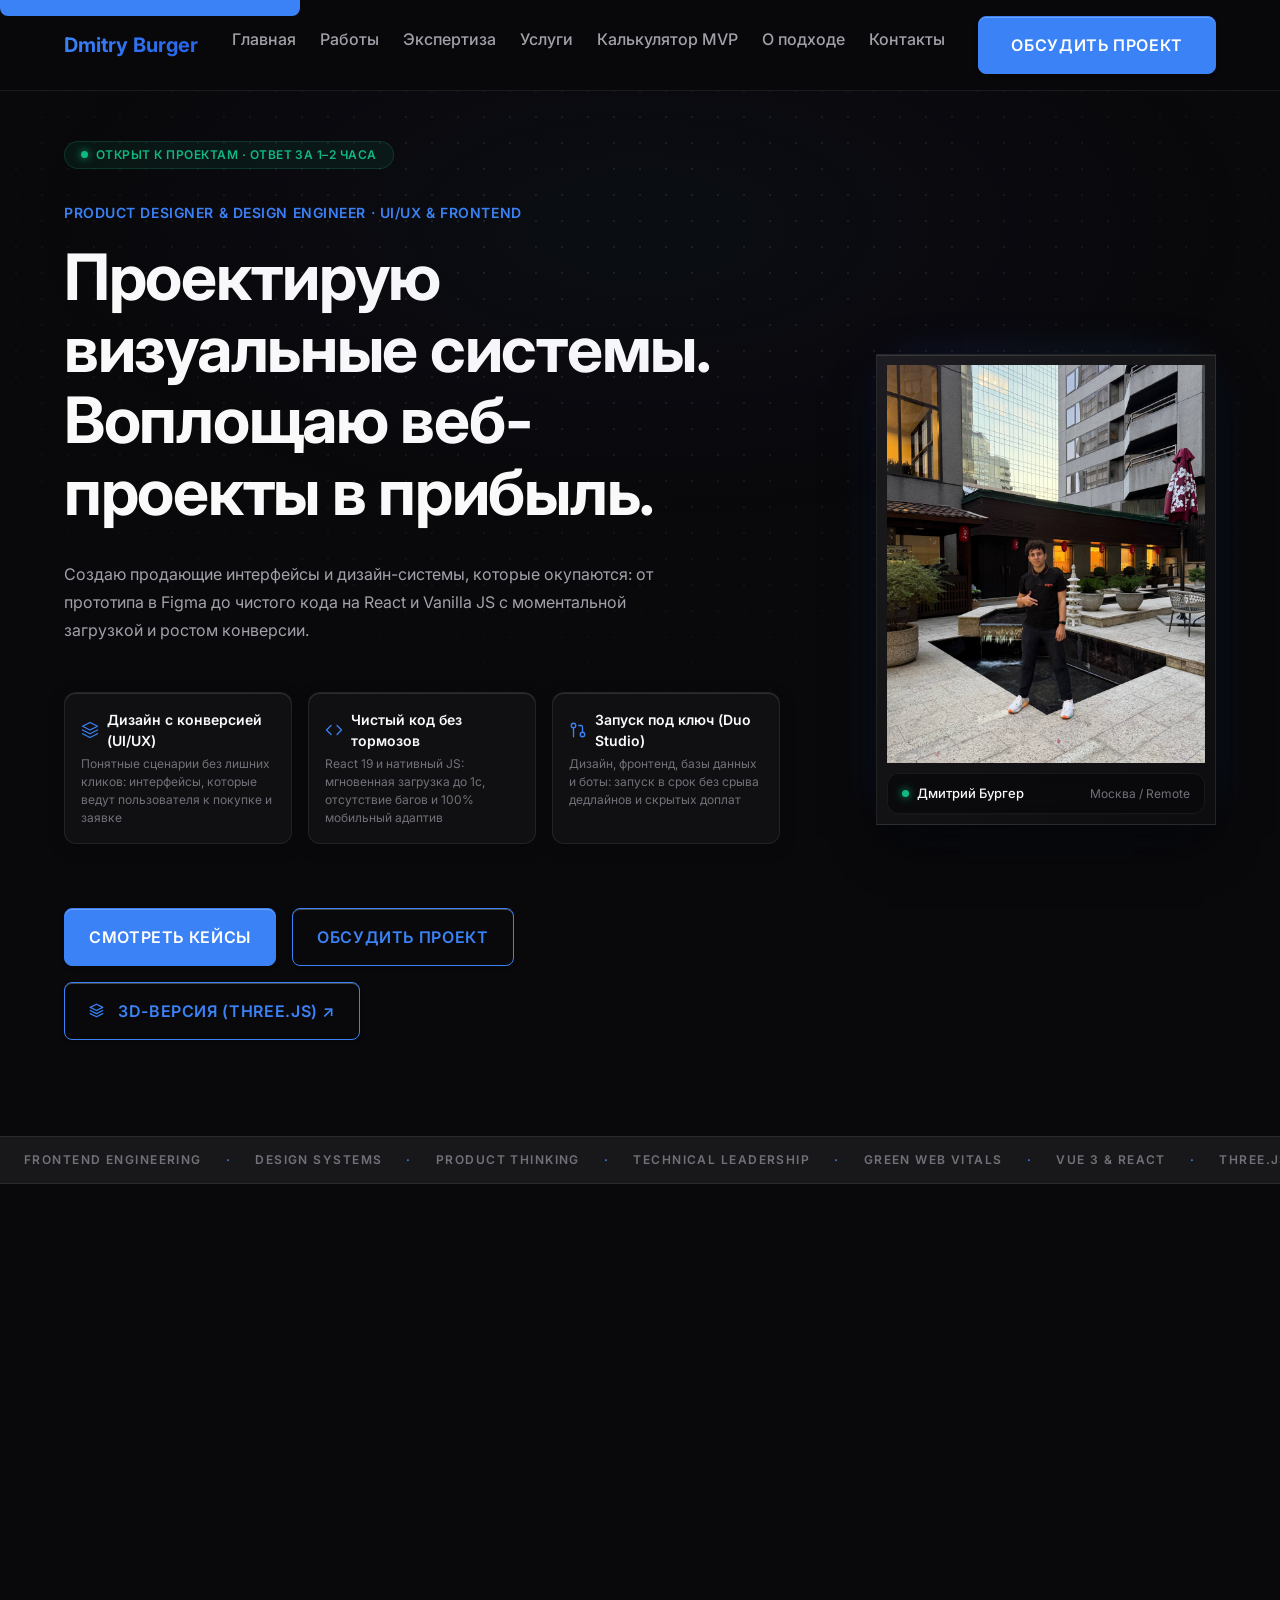
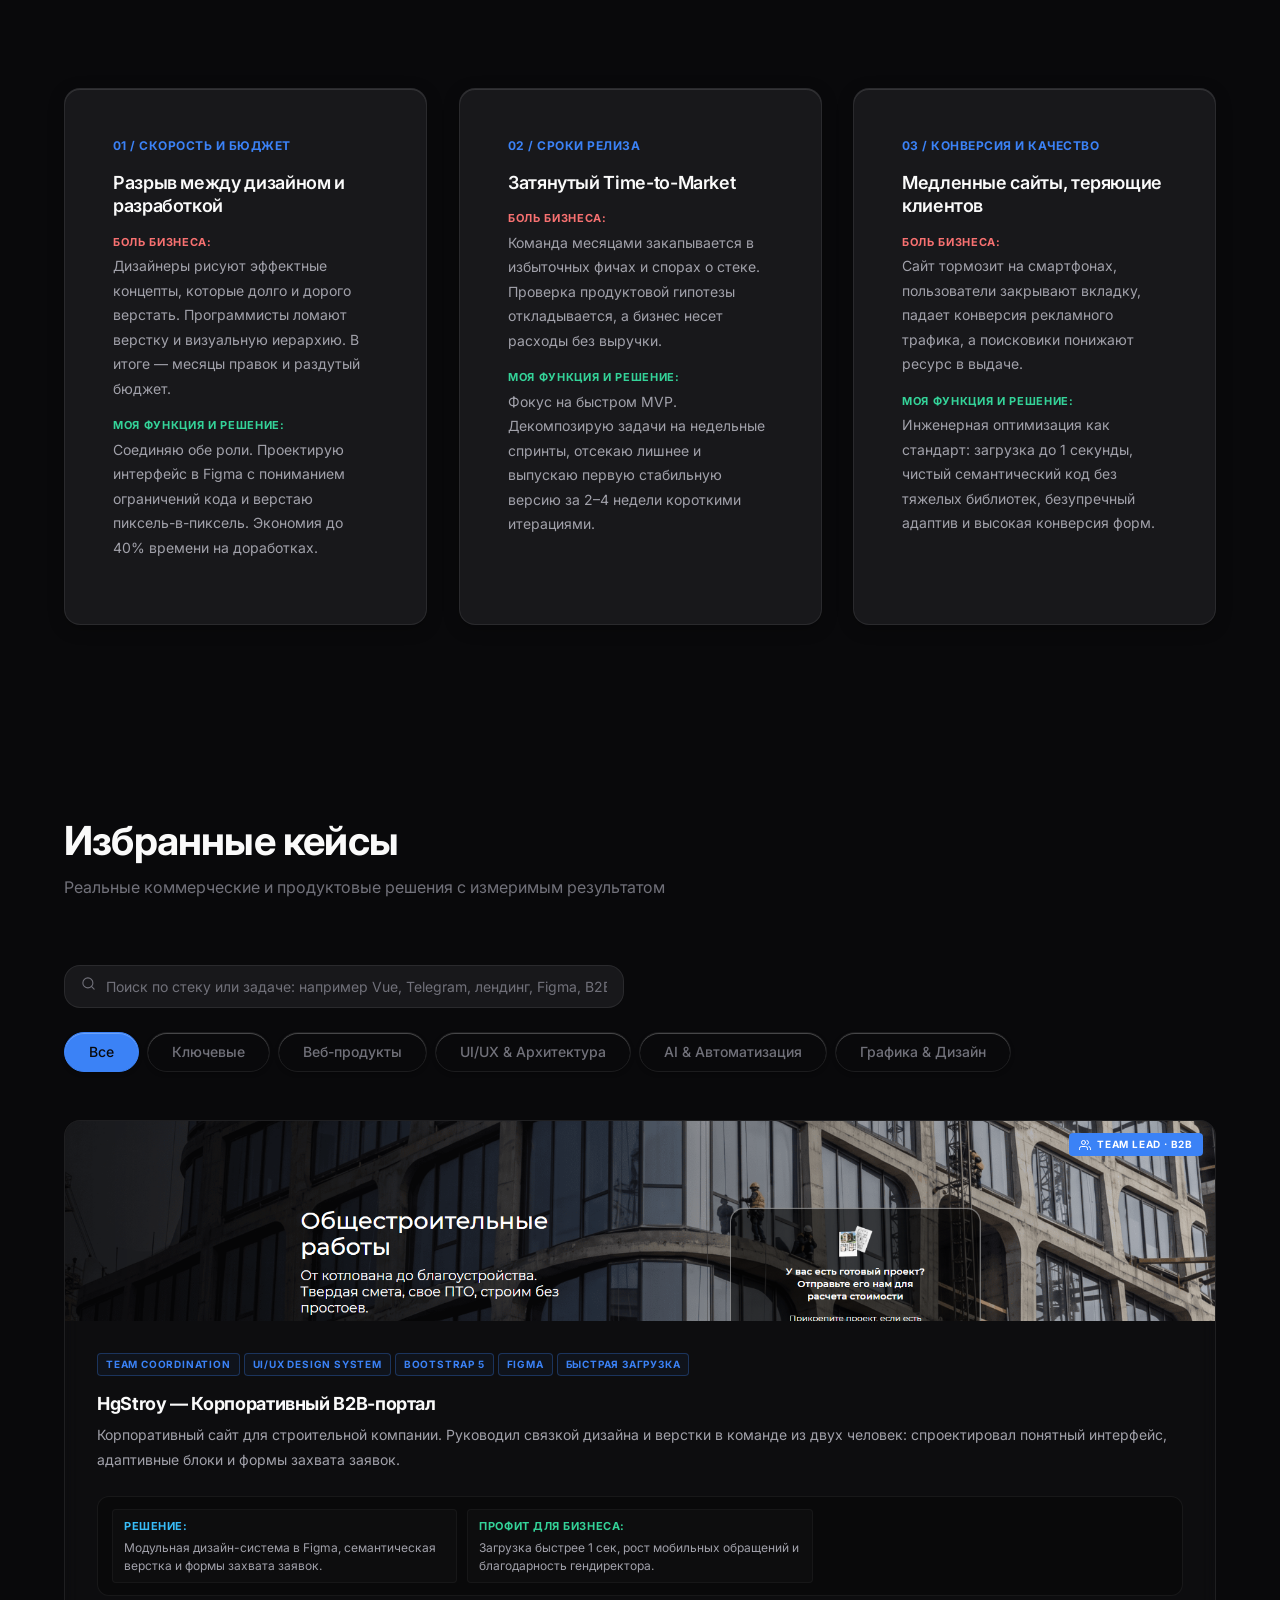
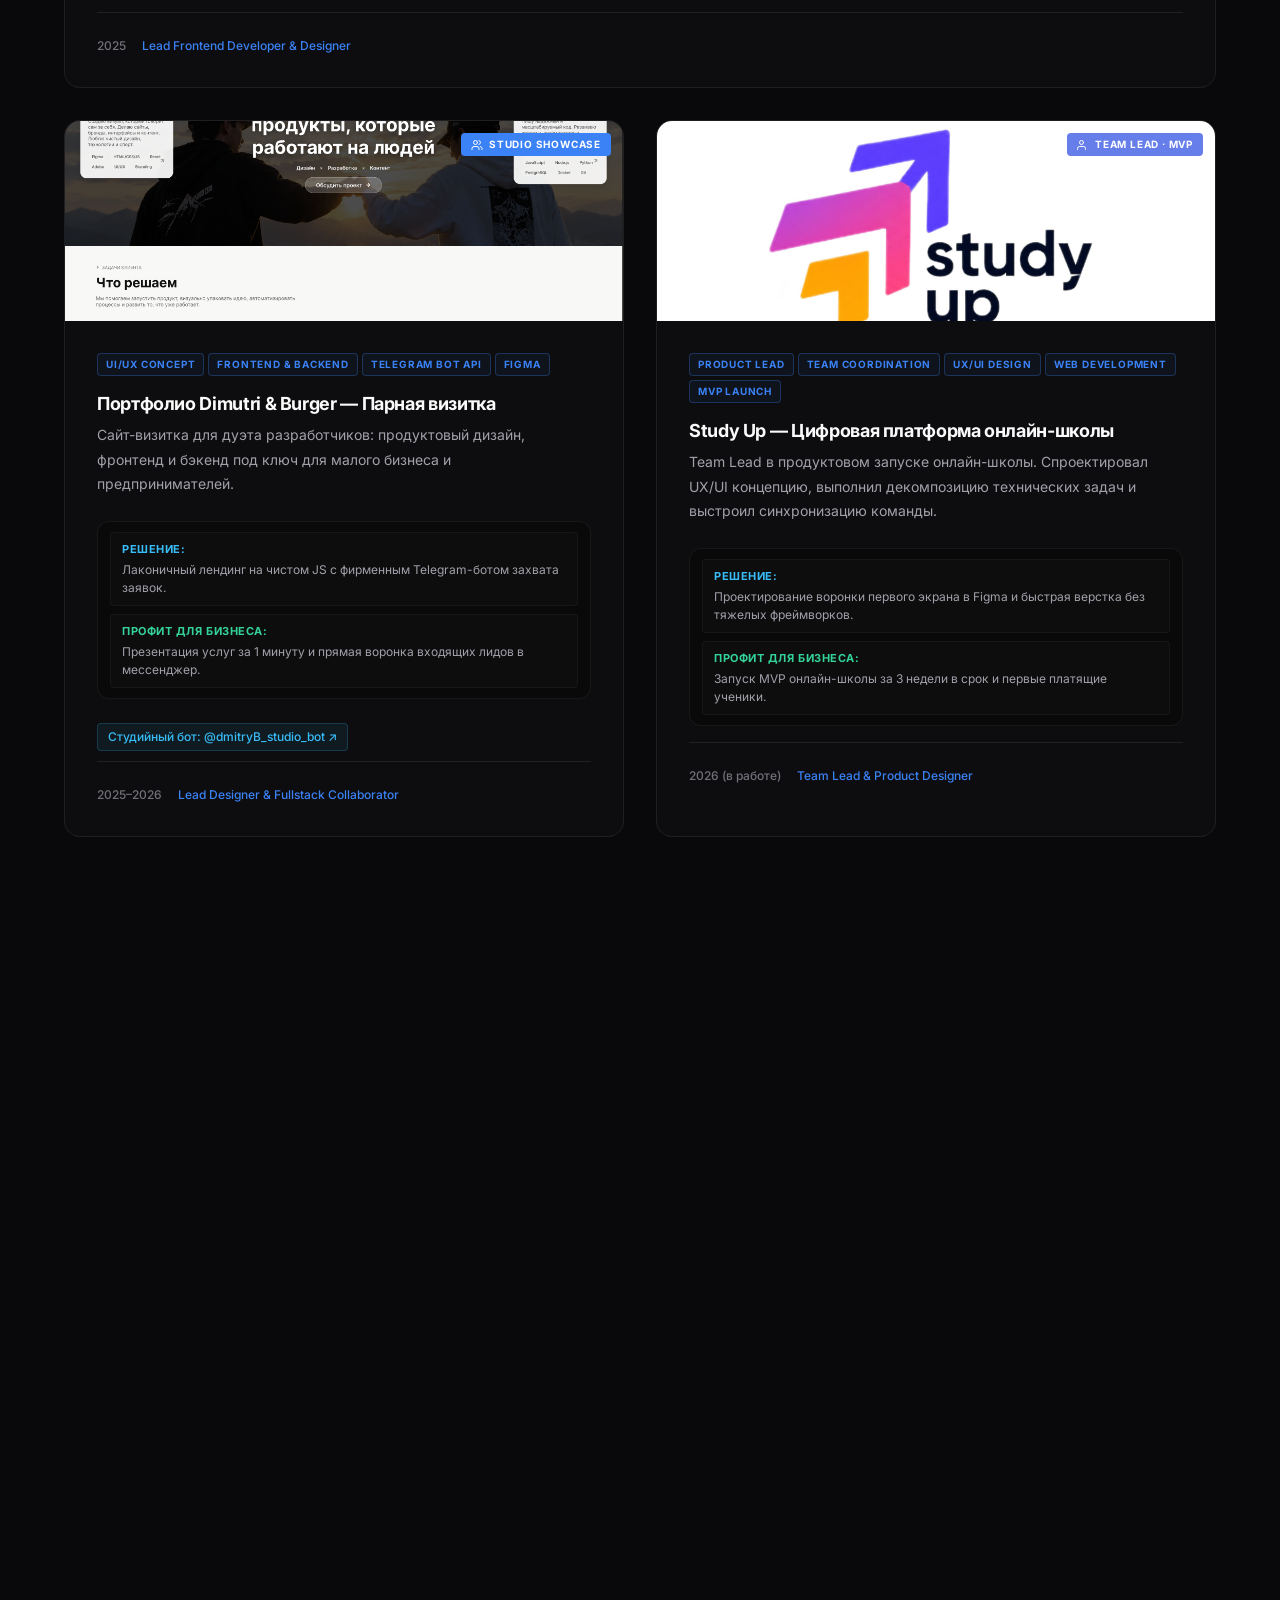
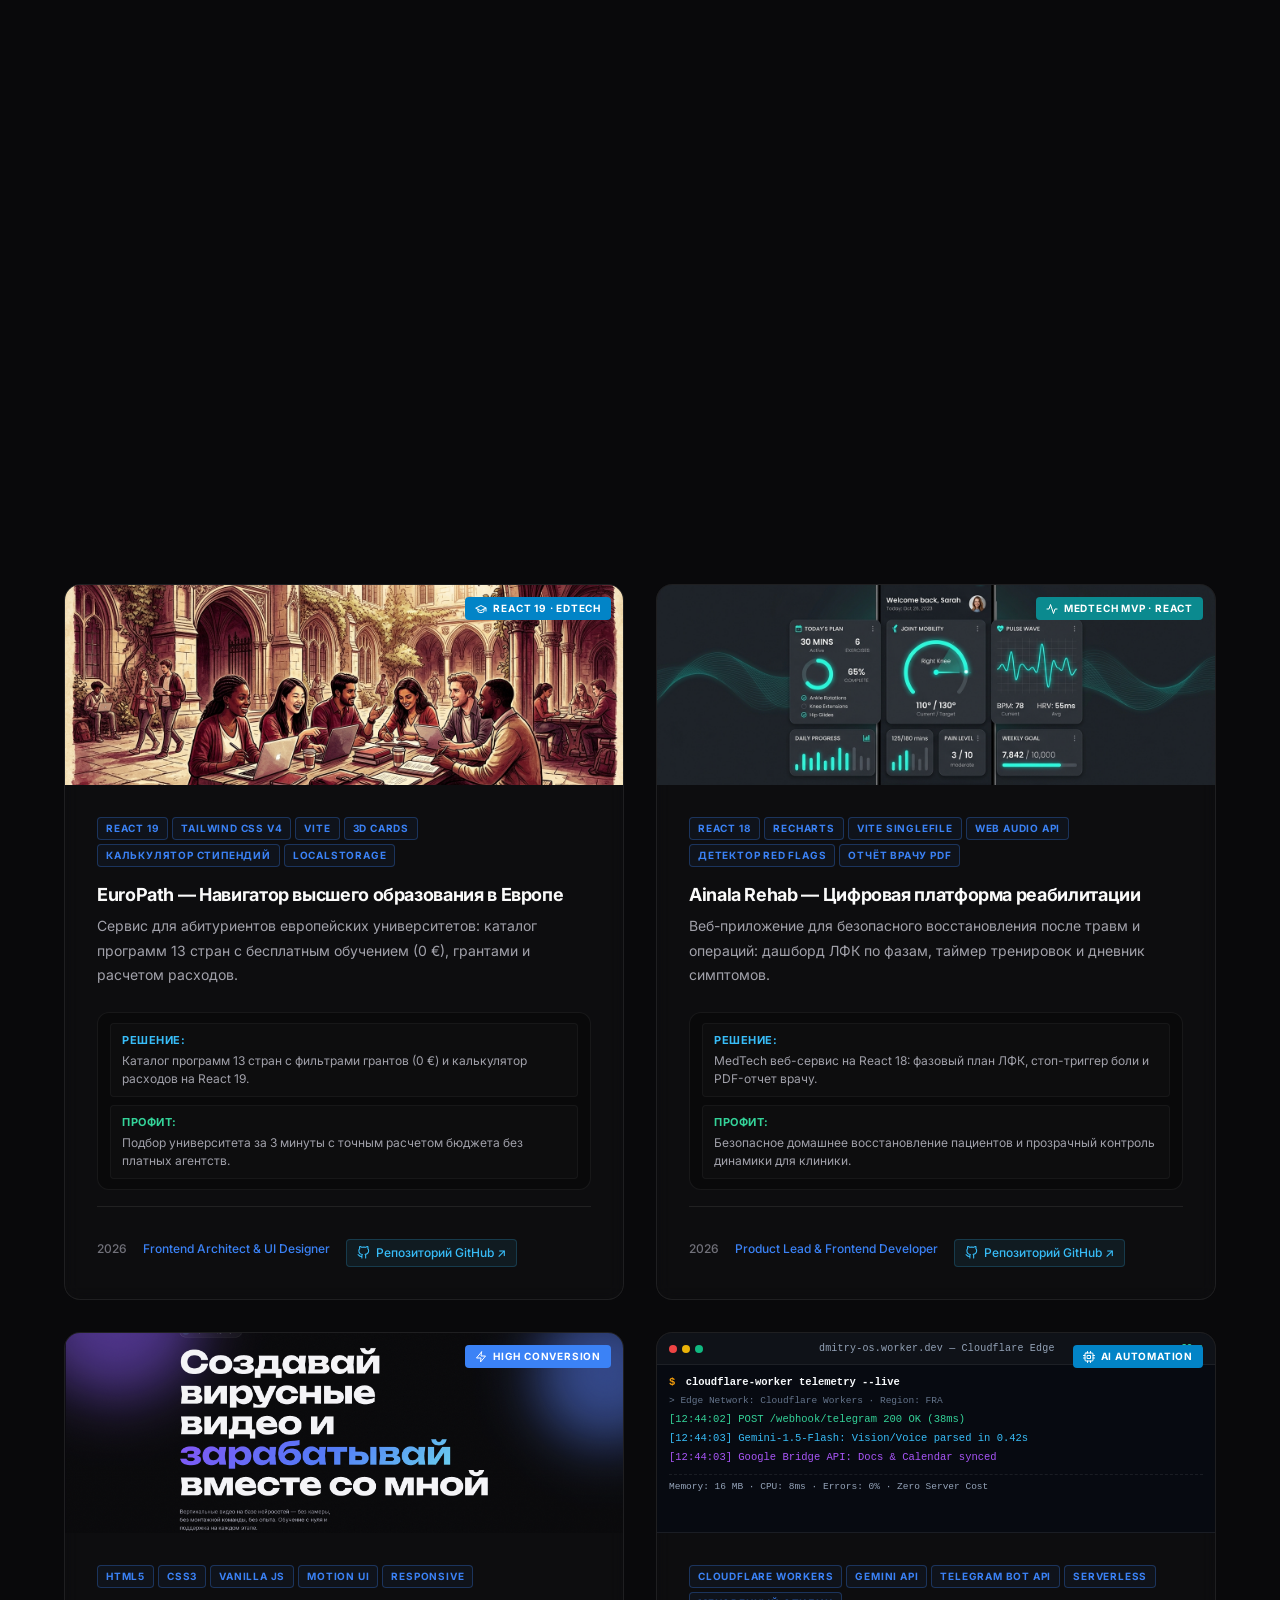
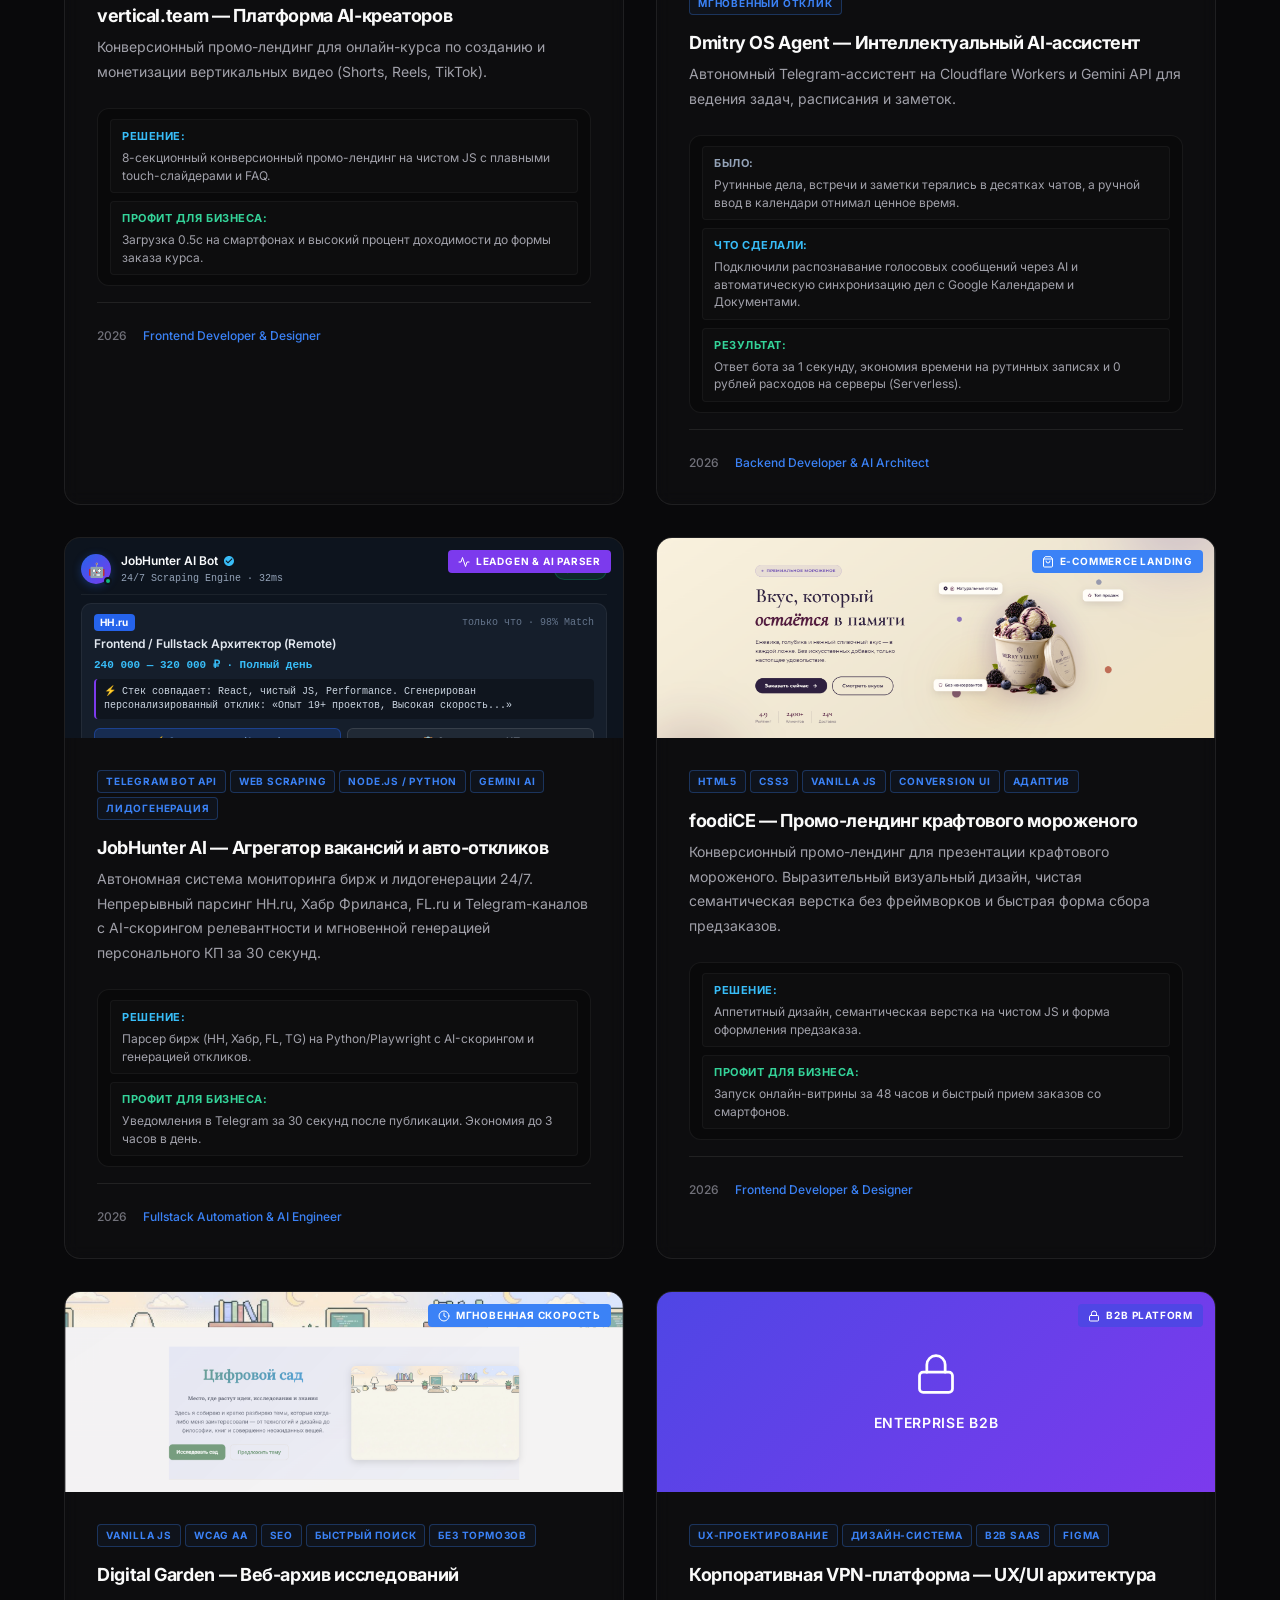
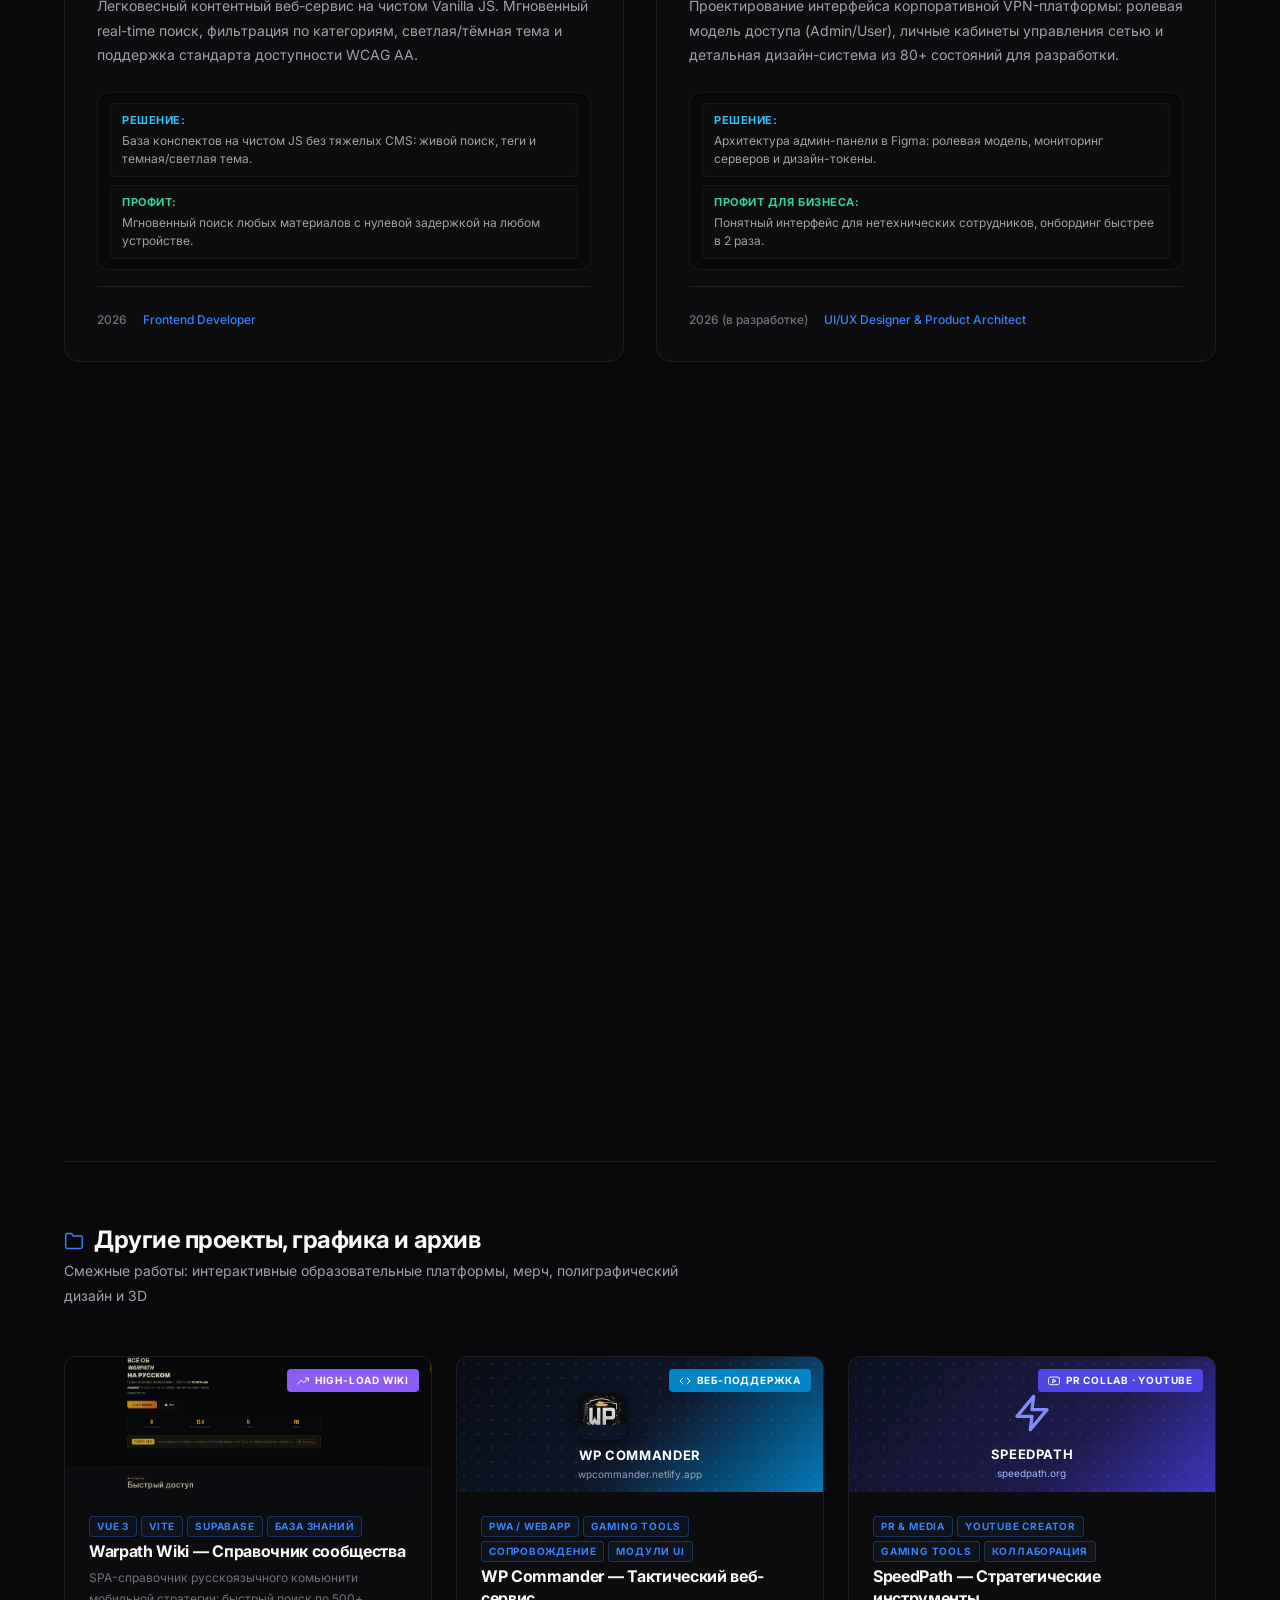
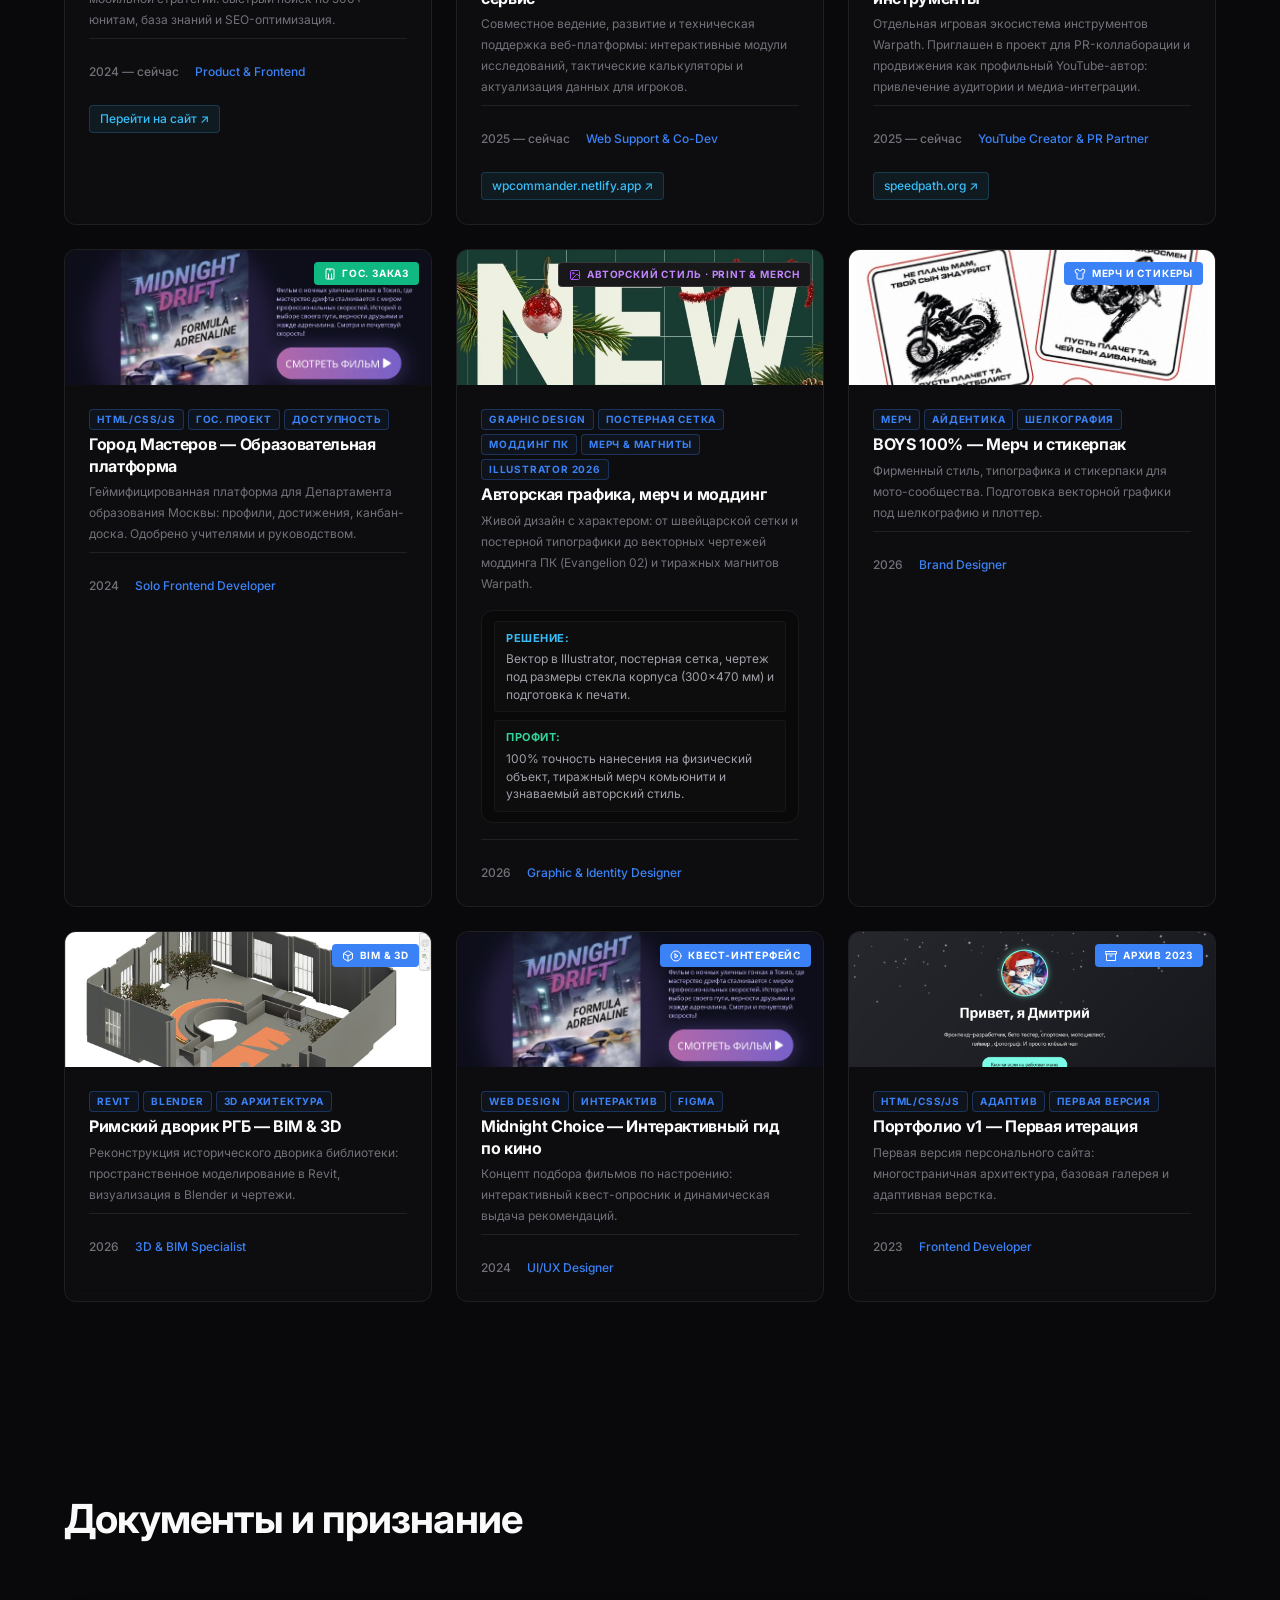
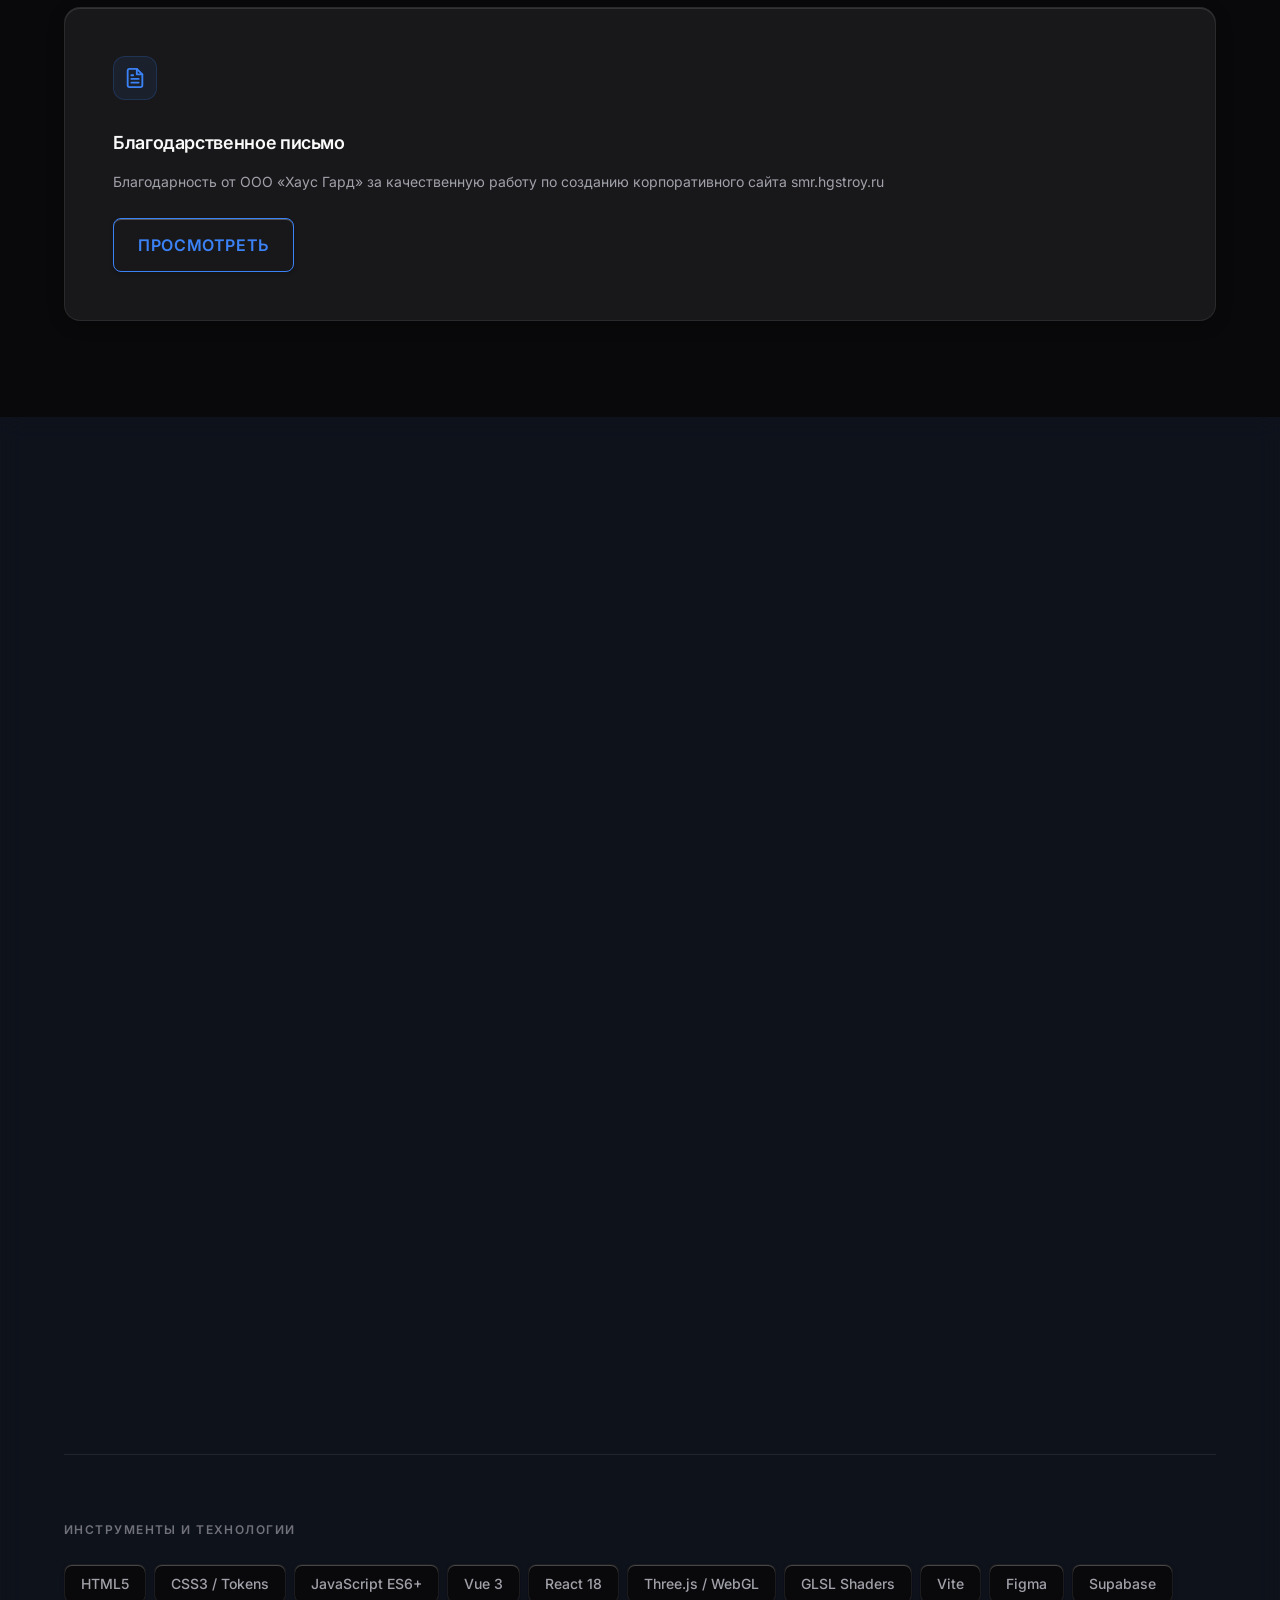
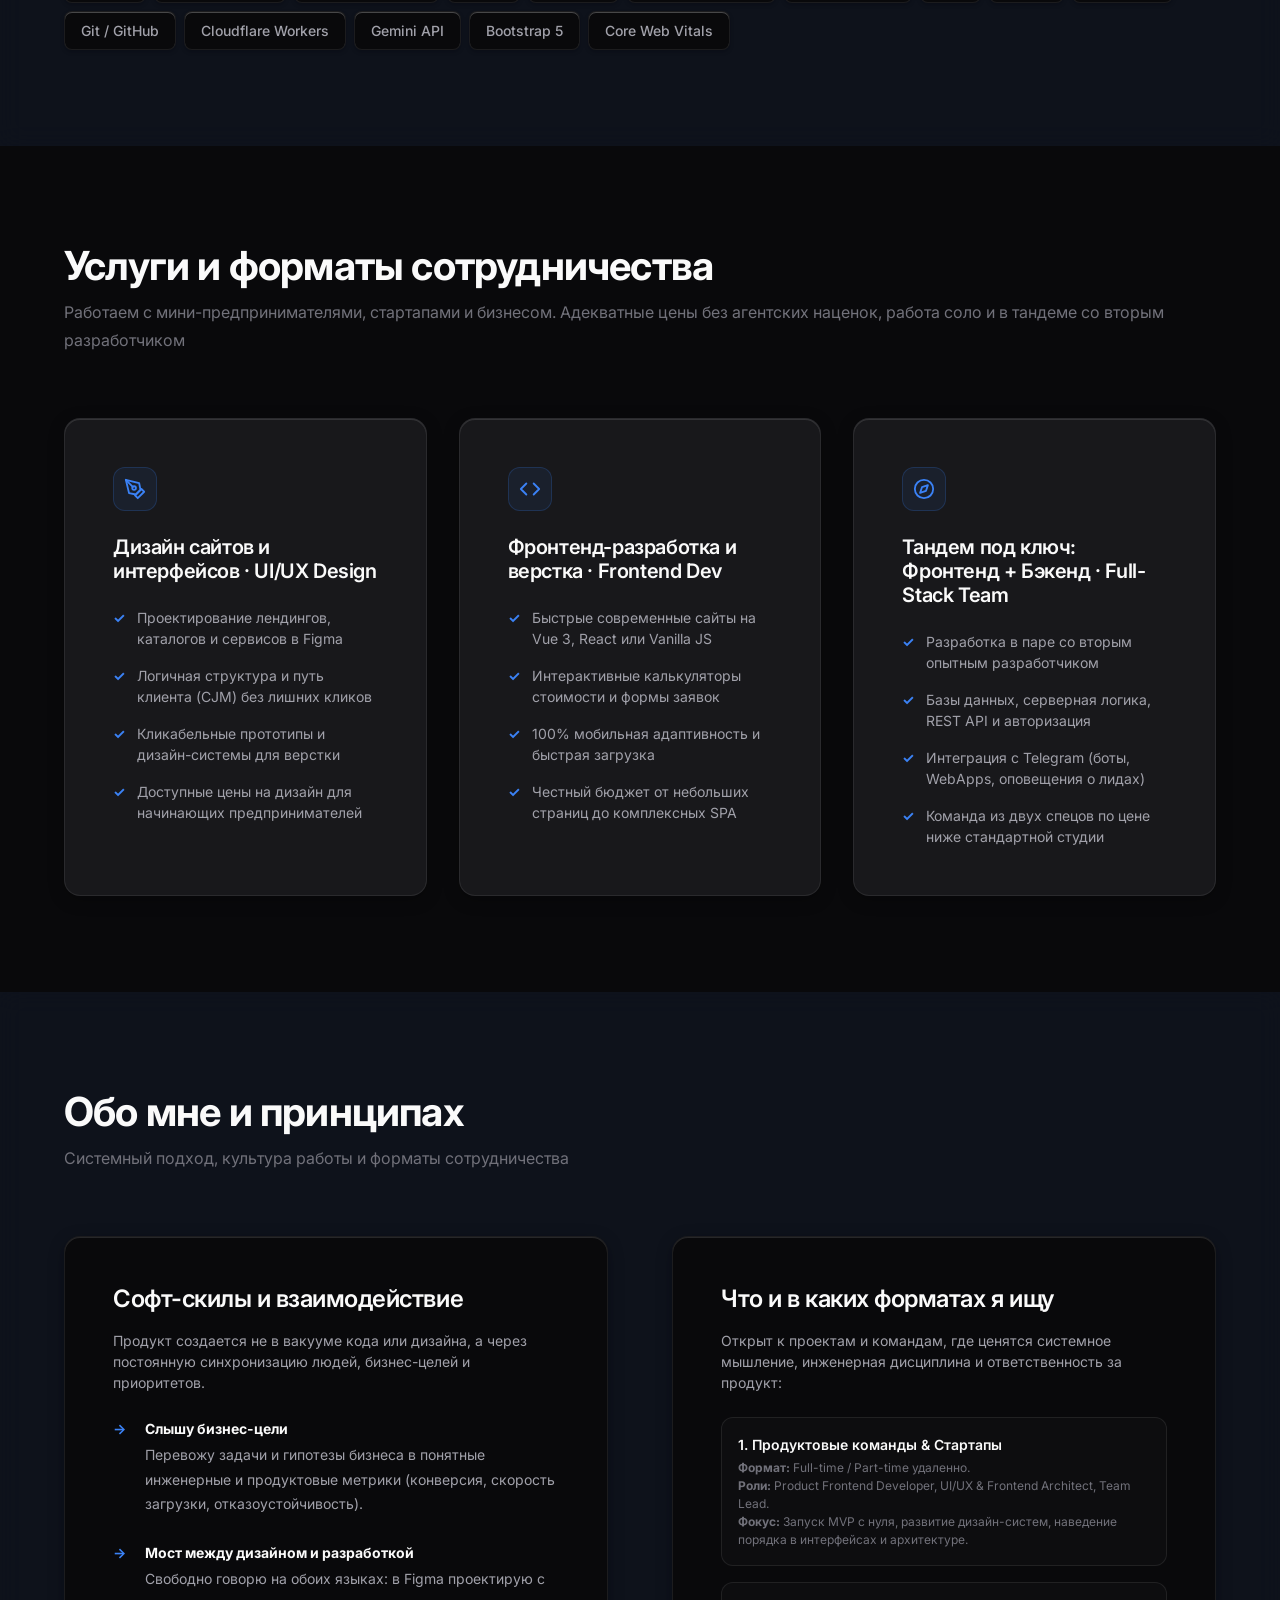
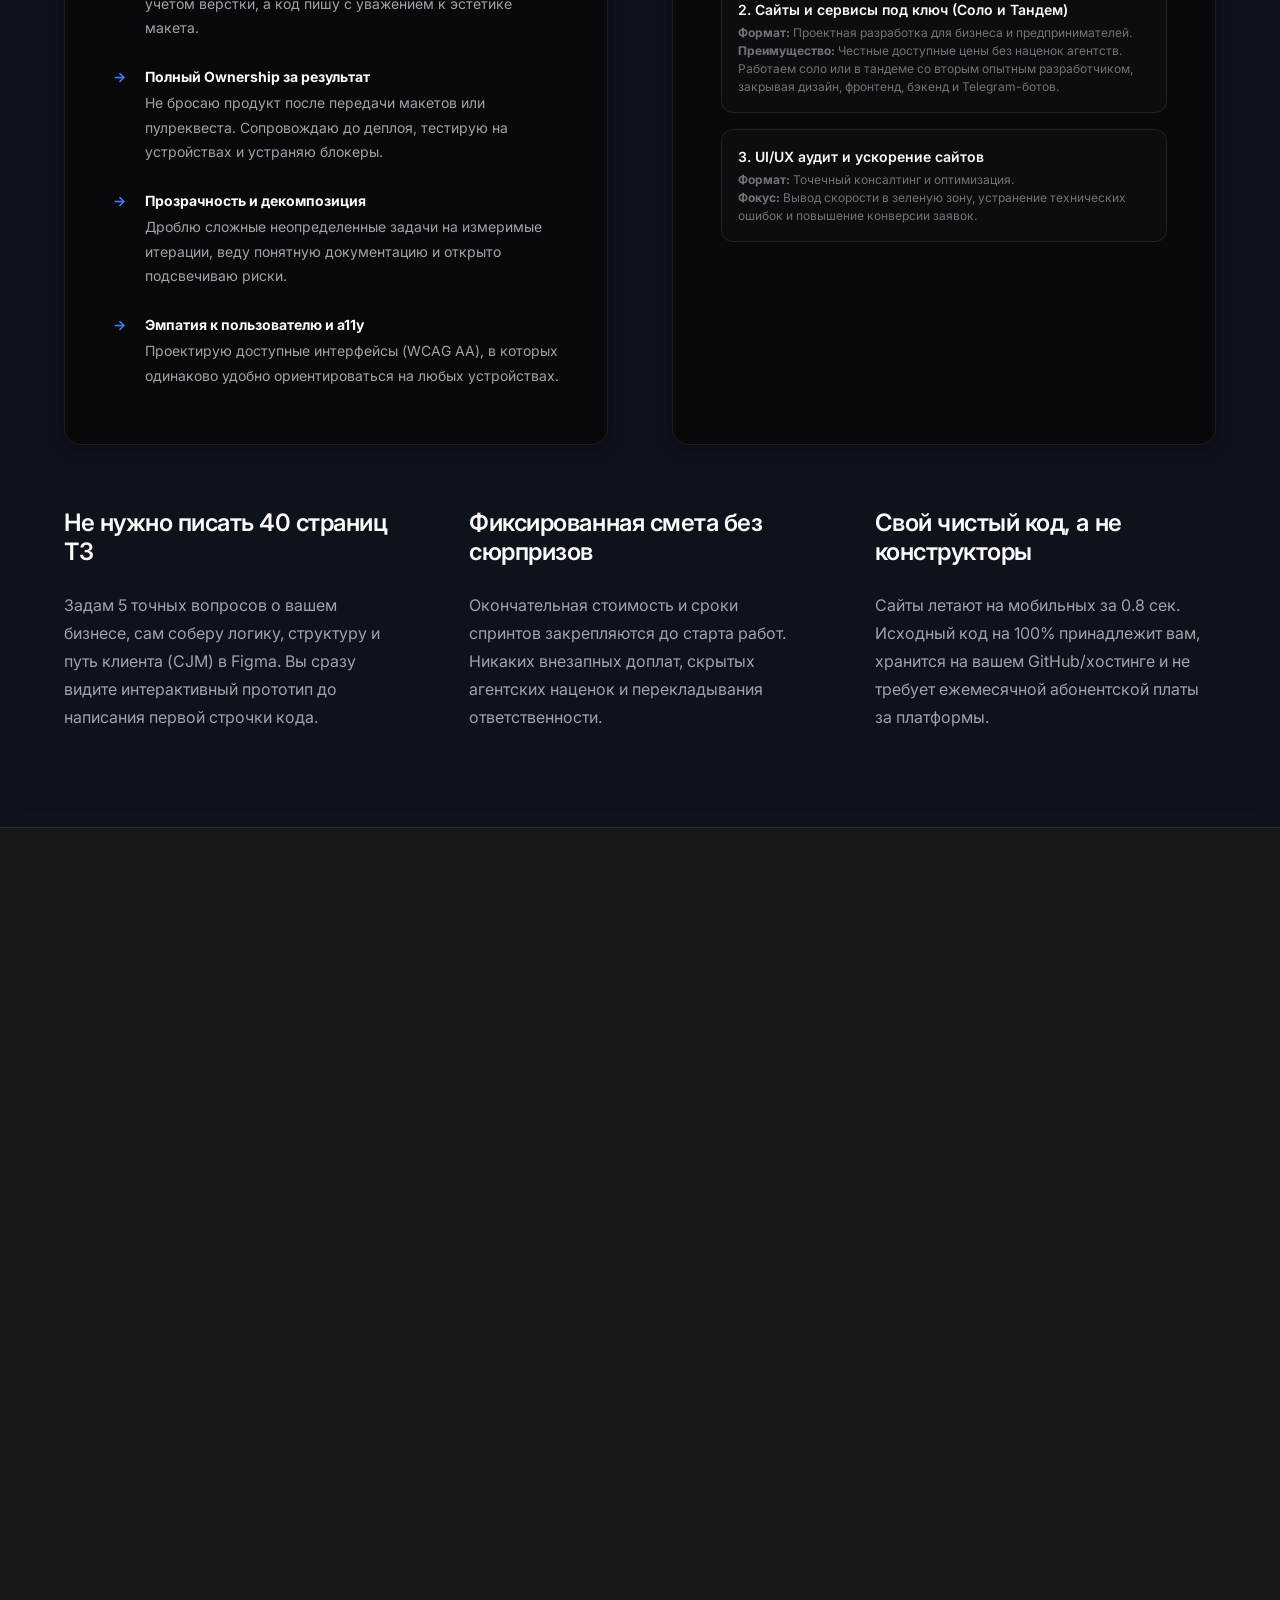
==== commit 57555933: "feat(seo): configure netlify.toml headers and update metadata & schema.org for discovery" ====
--- a/index.html
+++ b/index.html
@@ -6,8 +6,8 @@
   <title>Дмитрий Бургер — Product Designer &amp; Design Engineer · Студия Dmitry &amp; Dima</title>
   
   <!-- Primary Meta Tags -->
-  <meta name="description" content="Дмитрий Бургер — Веб-разработчик, UI/UX дизайнер и тимлид. Создаю сайты, лендинги и веб-сервисы под ключ для мини-предпринимателей и бизнеса. Адекватные доступные цены, работа соло и в связке с опытным бэкендером. Frontend &amp; Product Lead." />
-  <meta name="keywords" content="Дмитрий Бургер, создание сайтов, заказать сайт, веб-разработчик, UI/UX дизайнер, верстка сайтов, разработка лендингов, сайт под ключ недорого, сайты для малого бизнеса, сайт для предпринимателя, лендинг недорого, Vue 3, React, Telegram бот, веб-сервис, MVP под ключ, дизайн сайтов Figma, Frontend Lead" />
+  <meta name="description" content="Дмитрий Бургер — Product Designer &amp; Design Engineer. Проектирование и разработка сайтов под ключ, продуктовый UI/UX дизайн, препресс и масштабируемые веб-приложения на чистом коде." />
+  <meta name="keywords" content="Дмитрий Бургер, создание сайтов Москва, заказать сайт, продуктовый дизайнер, веб-разработчик, UI/UX дизайн Figma, разработка сайтов под ключ, препресс полиграфия, настенная печать, frontend developer, landing page под ключ, интерактивный калькулятор сайтов, разработка telegram ботов, Three.js 3D веб, MVP для стартапа, React, Vue 3, Vanilla JS" />
   <meta name="author" content="Дмитрий Бургер" />
   <meta name="robots" content="index, follow, max-image-preview:large, max-snippet:-1, max-video-preview:-1" />
   <meta name="theme-color" content="#09090b" />
@@ -26,8 +26,8 @@
   <meta property="og:locale" content="ru_RU" />
   <meta property="og:site_name" content="Dmitry Burger Portfolio" />
   <meta property="og:url" content="https://228burger228.github.io/burgerportfolio2.0/" />
-  <meta property="og:title" content="Дмитрий Бургер — Веб-разработчик, UI/UX дизайнер и тимлид · Frontend &amp; Product Lead" />
-  <meta property="og:description" content="Сайты, лендинги и веб-сервисы под ключ для мини-предпринимателей и бизнеса. Честные цены без агентских наценок, работаем соло и в тандеме с бэкендером." />
+  <meta property="og:title" content="Дмитрий Бургер — Product Designer &amp; Design Engineer" />
+  <meta property="og:description" content="Проектирование и разработка сайтов под ключ, продуктовый UI/UX дизайн в Figma, препресс и масштабируемые веб-приложения на чистом коде без конструкторов." />
   <meta property="og:image" content="https://228burger228.github.io/burgerportfolio2.0/Porfolscr.png" />
   <meta property="og:image:width" content="1200" />
   <meta property="og:image:height" content="630" />
@@ -36,8 +36,8 @@
   <!-- Twitter Card -->
   <meta name="twitter:card" content="summary_large_image" />
   <meta name="twitter:url" content="https://228burger228.github.io/burgerportfolio2.0/" />
-  <meta name="twitter:title" content="Дмитрий Бургер — Веб-разработчик, UI/UX дизайнер и тимлид · Frontend &amp; Product Lead" />
-  <meta name="twitter:description" content="Сайты, лендинги и веб-сервисы под ключ для мини-предпринимателей и бизнеса. Доступные цены, работаем соло и в тандеме с бэкендером." />
+  <meta name="twitter:title" content="Дмитрий Бургер — Product Designer &amp; Design Engineer" />
+  <meta name="twitter:description" content="Проектирование и разработка сайтов под ключ, продуктовый UI/UX дизайн в Figma, препресс и масштабируемые веб-приложения на чистом коде." />
   <meta name="twitter:image" content="https://228burger228.github.io/burgerportfolio2.0/Porfolscr.png" />
 
   <!-- Structured Data: Schema.org JSON-LD -->
@@ -49,25 +49,33 @@
         "@type": "Person",
         "@id": "https://228burger228.github.io/burgerportfolio2.0/#person",
         "name": "Дмитрий Бургер",
-        "jobTitle": "Веб-разработчик, UI/UX дизайнер и тимлид · Frontend & Product Lead",
+        "alternateName": "Burger",
+        "jobTitle": "Product Designer & Design Engineer",
         "url": "https://228burger228.github.io/burgerportfolio2.0/",
         "image": "https://228burger228.github.io/burgerportfolio2.0/mefoto.jpg",
-        "description": "Веб-разработчик, UI/UX дизайнер и тимлид. Сайты, лендинги и веб-сервисы под ключ для мини-предпринимателей и бизнеса по доступным ценам. Работа соло и в тандеме со вторым разработчиком.",
+        "description": "Product Designer & Design Engineer. Проектирование и разработка сайтов под ключ, продуктовый UI/UX дизайн, препресс и масштабируемые веб-приложения на чистом коде.",
+        "alumniOf": {
+          "@type": "EducationalOrganization",
+          "name": "МГКЭИТ"
+        },
         "sameAs": [
           "https://github.com/228burger228",
-          "https://t.me/Burger_228",
+          "https://t.me/aimovl",
           "https://228burger228.github.io/portfelDD/"
         ],
         "knowsAbout": [
+          "Product Design",
+          "UI/UX Design Systems",
           "Frontend Architecture",
           "Vanilla JavaScript",
-          "React",
+          "React 19",
           "Vue 3",
-          "UI/UX Design Systems",
+          "Three.js & Canvas 2D",
+          "Prepress & Print Engineering",
+          "Wall & Large Format Printing",
           "Core Web Vitals",
           "Telegram Bot API",
-          "Cloudflare Workers",
-          "Web Scraping & Automation"
+          "Cloudflare Workers Serverless"
         ],
         "hasOfferCatalog": {
           "@type": "OfferCatalog",
--- a/css/layout.css
+++ b/css/layout.css
@@ -146,50 +146,67 @@
   opacity: 1;
   transform: perspective(1000px) rotateX(0deg) translateY(0);
   filter: brightness(1);
-}
-
-/* Staggered roll unroll cascade */
-.proj-grid .proj-card.reveal:nth-child(2n+1) { transition-delay: 0.04s; }
-.proj-grid .proj-card.reveal:nth-child(2n+2) { transition-delay: 0.12s; }
-
-.compact-grid .proj-card.reveal:nth-child(3n+1) { transition-delay: 0.03s; }
-.compact-grid .proj-card.reveal:nth-child(3n+2) { transition-delay: 0.09s; }
-.compact-grid .proj-card.reveal:nth-child(3n+3) { transition-delay: 0.15s; }
-
-.pains-grid .pain-card.reveal:nth-child(1) { transition-delay: 0.04s; }
-.pains-grid .pain-card.reveal:nth-child(2) { transition-delay: 0.10s; }
-.pains-grid .pain-card.reveal:nth-child(3) { transition-delay: 0.16s; }
-
-/* Desktop hover & active after unrolled */
+  transition-delay: 0s !important;
+}
+
+/* Staggered roll unroll cascade (ONLY when not yet visible) */
+.proj-grid .proj-card.reveal:not(.visible):nth-child(2n+1) { transition-delay: 0.04s; }
+.proj-grid .proj-card.reveal:not(.visible):nth-child(2n+2) { transition-delay: 0.12s; }
+
+.compact-grid .proj-card.reveal:not(.visible):nth-child(3n+1) { transition-delay: 0.03s; }
+.compact-grid .proj-card.reveal:not(.visible):nth-child(3n+2) { transition-delay: 0.09s; }
+.compact-grid .proj-card.reveal:not(.visible):nth-child(3n+3) { transition-delay: 0.15s; }
+
+.pains-grid .pain-card.reveal:not(.visible):nth-child(1) { transition-delay: 0.04s; }
+.pains-grid .pain-card.reveal:not(.visible):nth-child(2) { transition-delay: 0.10s; }
+.pains-grid .pain-card.reveal:not(.visible):nth-child(3) { transition-delay: 0.16s; }
+
+/* Desktop hover & active after unrolled (snappy 0.28s, 0ms delay) */
 @media (hover: hover) {
+  .proj-card.visible {
+    transition: transform 0.28s cubic-bezier(0.16, 1, 0.3, 1),
+                border-color 0.25s ease,
+                box-shadow 0.28s ease;
+  }
+
   .proj-card.visible:hover {
-    transform: translateY(-4px) !important;
+    transform: perspective(1000px) rotateX(0deg) translateY(-5px) !important;
     border-color: rgba(59, 130, 246, 0.4) !important;
-    box-shadow: inset 0 1px 0 rgba(255, 255, 255, 0.2), 0 14px 28px rgba(0, 0, 0, 0.38), 0 0 20px rgba(59, 130, 246, 0.12) !important;
-    transition: transform var(--transition-base), border-color var(--transition-base), box-shadow var(--transition-base);
+    box-shadow: inset 0 1px 0 rgba(255, 255, 255, 0.2), 0 16px 32px rgba(0, 0, 0, 0.4), 0 0 24px rgba(59, 130, 246, 0.12) !important;
+    transition-delay: 0s !important;
   }
 
+  .pain-card.visible {
+    transition: transform 0.25s ease, border-color 0.25s ease, box-shadow 0.25s ease;
+  }
+
   .pain-card.visible:hover {
-    transform: translateY(-4px) !important;
+    transform: perspective(1000px) rotateX(0deg) translateY(-4px) !important;
     border-color: rgba(59, 130, 246, 0.4) !important;
     box-shadow: var(--edge-card-hover) !important;
-    transition: transform var(--transition-base), border-color var(--transition-base), box-shadow var(--transition-base);
+    transition-delay: 0s !important;
   }
 
+  .document-card.visible {
+    transition: transform 0.25s ease, border-color 0.25s ease, box-shadow 0.25s ease;
+  }
+
   .document-card.visible:hover {
-    transform: translateY(-4px) !important;
+    transform: perspective(1000px) rotateX(0deg) translateY(-4px) !important;
     border-color: rgba(59, 130, 246, 0.3) !important;
     box-shadow: var(--edge-card-hover) !important;
-    transition: transform var(--transition-base), border-color var(--transition-base), box-shadow var(--transition-base);
+    transition-delay: 0s !important;
   }
 }
 
 .proj-card.visible:active {
-  transform: translateY(-2px) scale(0.995) !important;
+  transform: perspective(1000px) rotateX(0deg) translateY(-2px) scale(0.995) !important;
+  transition-delay: 0s !important;
 }
 
 .pain-card.visible:active {
-  transform: translateY(-2px) scale(0.995) !important;
+  transform: perspective(1000px) rotateX(0deg) translateY(-2px) scale(0.995) !important;
+  transition-delay: 0s !important;
 }
 
 @media (prefers-reduced-motion: reduce) {
@@ -1435,7 +1452,7 @@
 
 .proj-overlay-btn {
   background: var(--color-accent);
-  color: var(--color-bg-primary);
+  color: #ffffff !important;
   font-family: var(--font-family-display);
   font-weight: var(--font-weight-bold);
   font-size: var(--font-size-sm);
@@ -1453,7 +1470,7 @@
 
 .proj-overlay-btn:hover {
   background: var(--color-accent-hover);
-  color: var(--color-bg-primary);
+  color: #ffffff !important;
 }
 
 /* Badges */
@@ -1462,7 +1479,7 @@
   top: 12px;
   right: 12px;
   background: var(--color-accent);
-  color: var(--color-bg-primary);
+  color: #ffffff !important;
   font-family: var(--font-family-display);
   font-size: 10px;
   font-weight: var(--font-weight-bold);
--- a/css/components.css
+++ b/css/components.css
@@ -49,20 +49,22 @@
 /* Primary Button */
 .btn-primary {
   background-color: var(--color-accent);
-  color: var(--color-bg-primary);
+  color: #ffffff !important;
   border-color: var(--color-accent);
 }
 
 .btn-primary:hover:not(:disabled) {
   background-color: var(--color-accent-hover);
   border-color: var(--color-accent-hover);
+  color: #ffffff !important;
   transform: translateY(-2px);
-  box-shadow: 0 8px 16px rgba(59, 130, 246, 0.3);
+  box-shadow: 0 8px 16px rgba(59, 130, 246, 0.35);
 }
 
 .btn-primary:active:not(:disabled) {
   background-color: var(--color-accent-active);
   border-color: var(--color-accent-active);
+  color: #ffffff !important;
   transform: scale(0.97);
 }
 
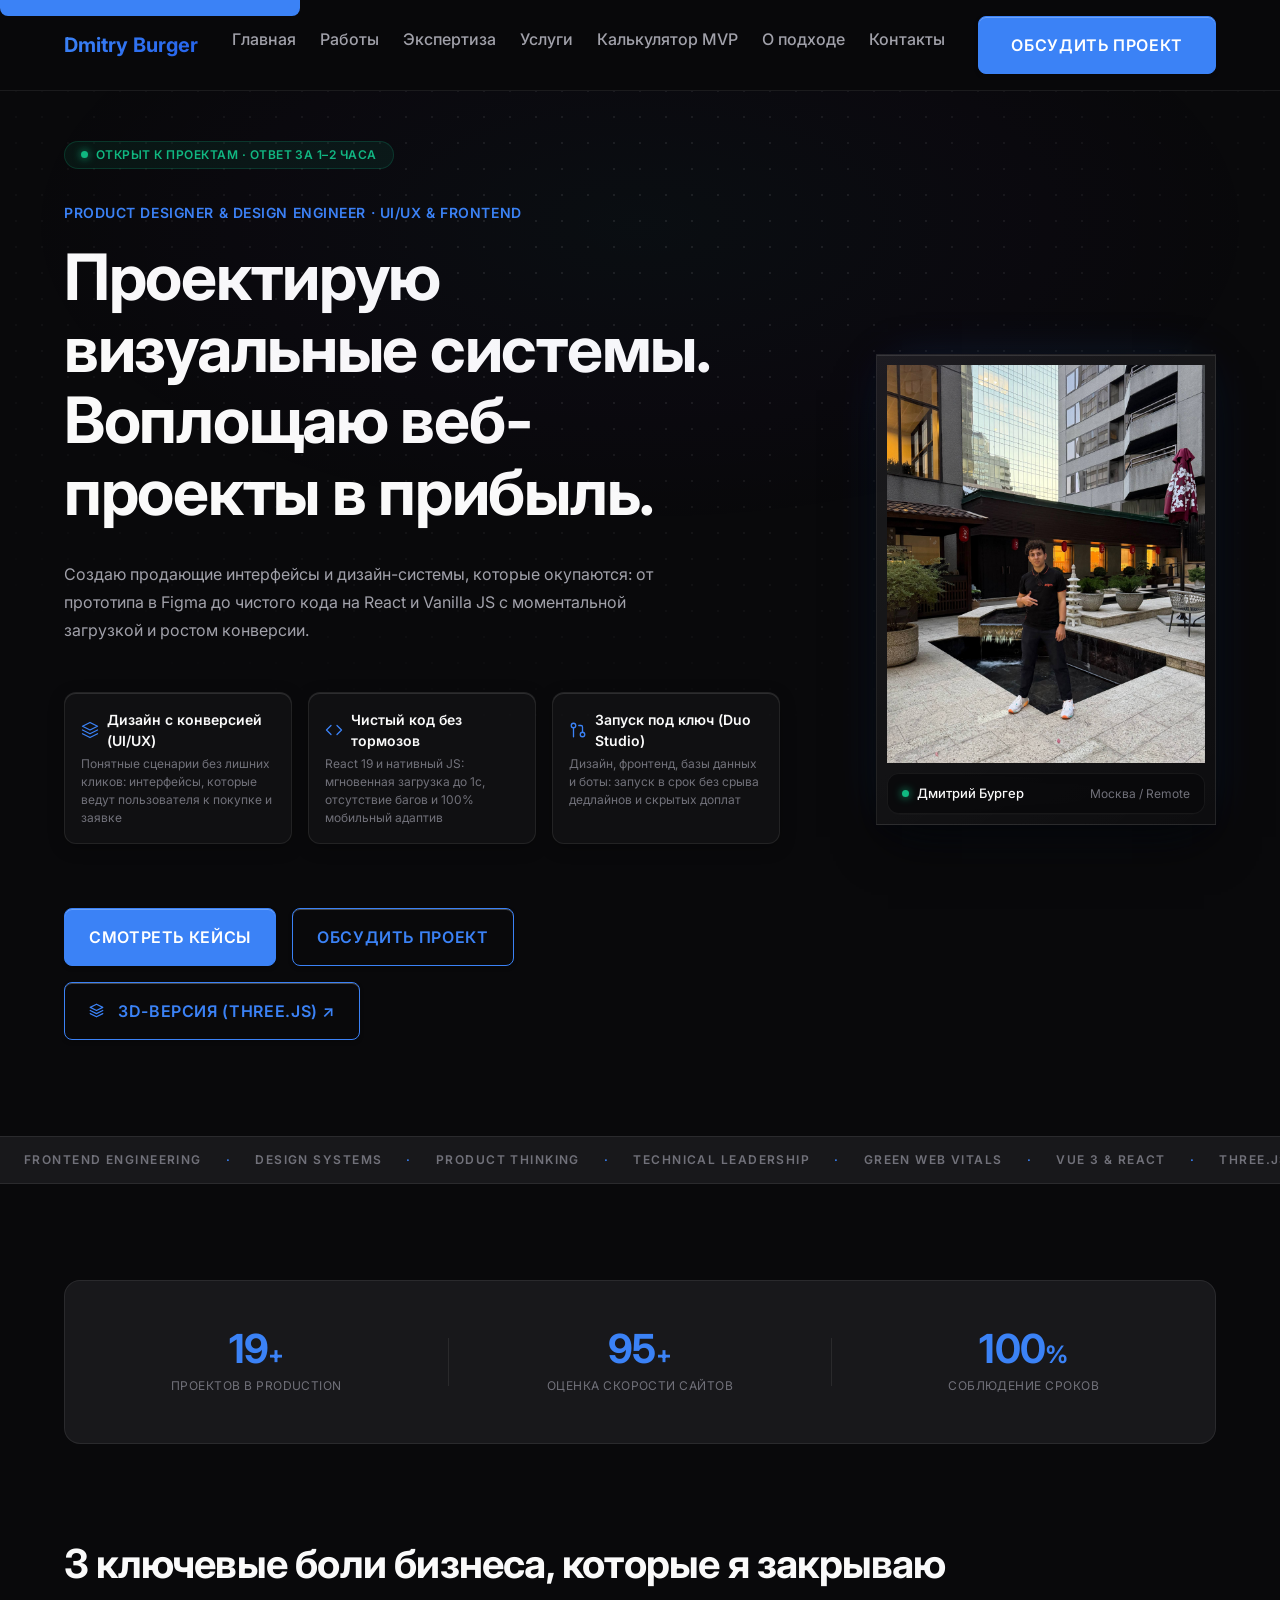
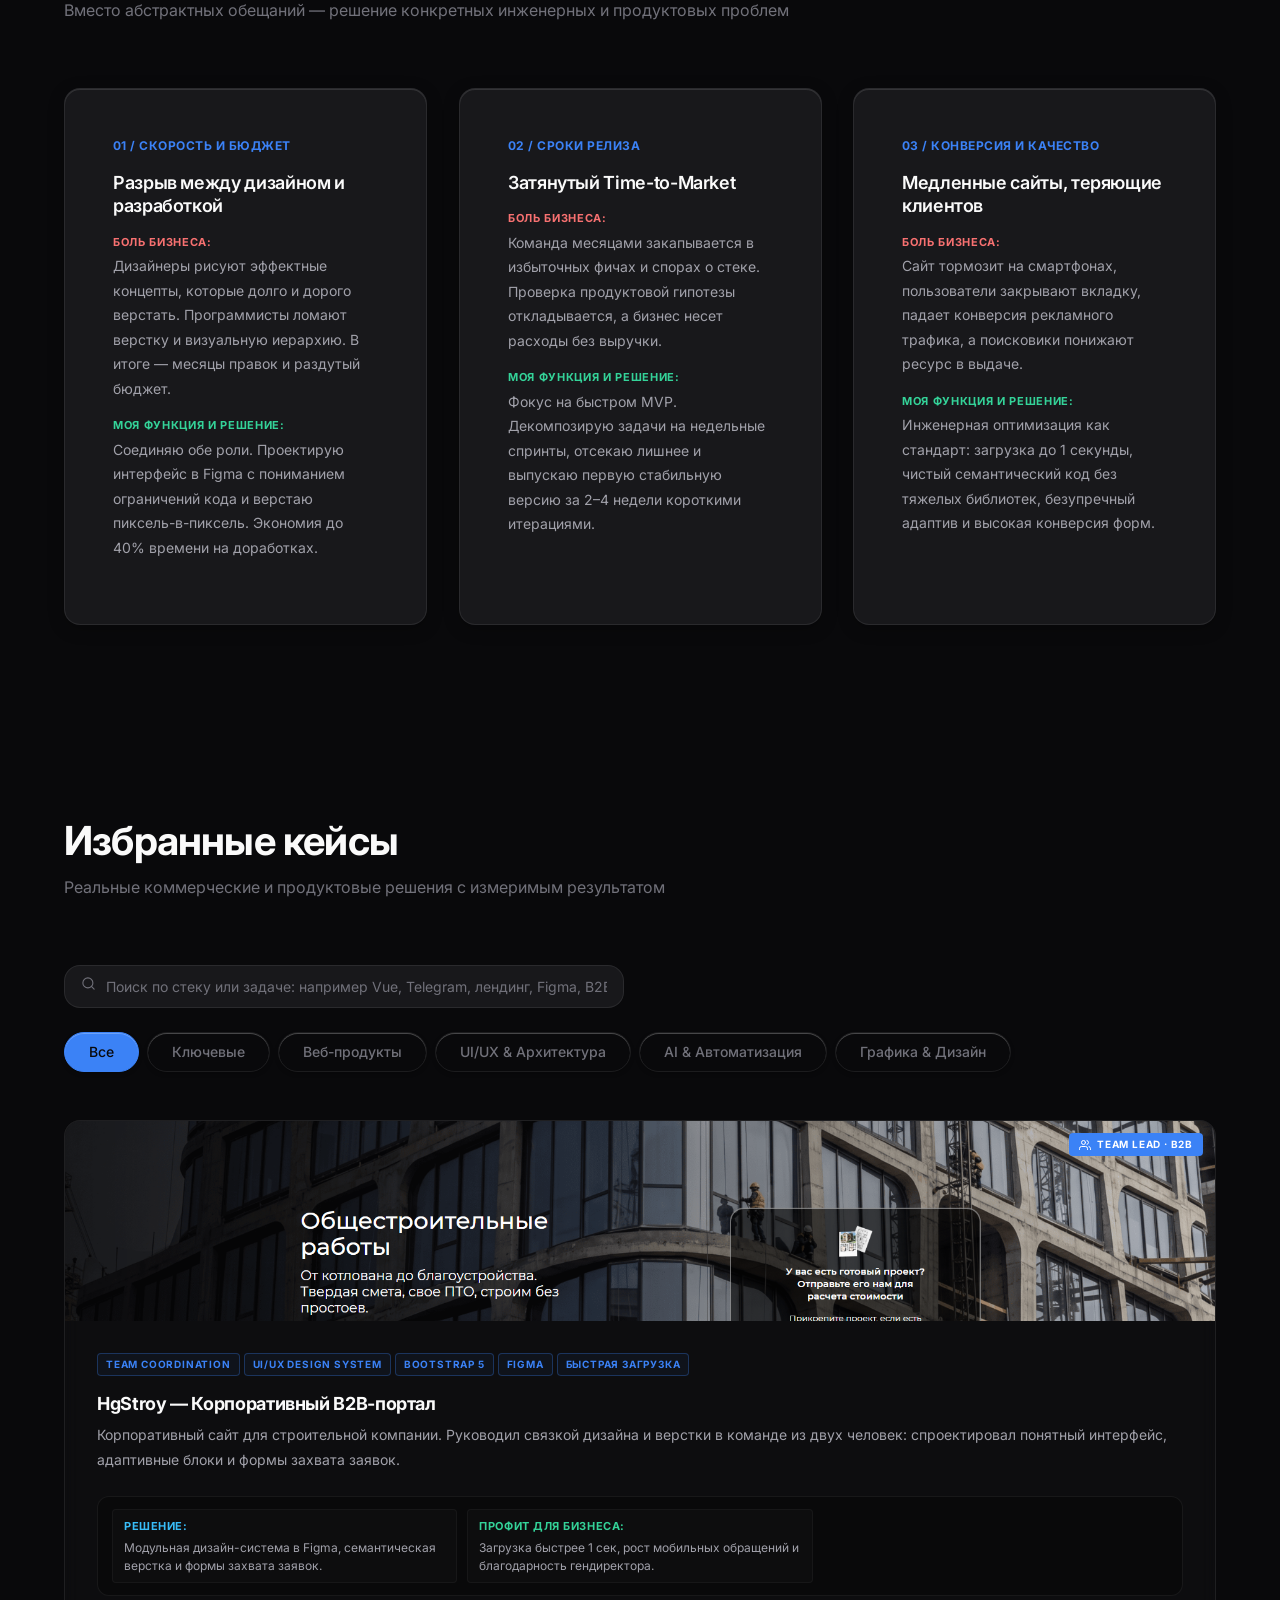
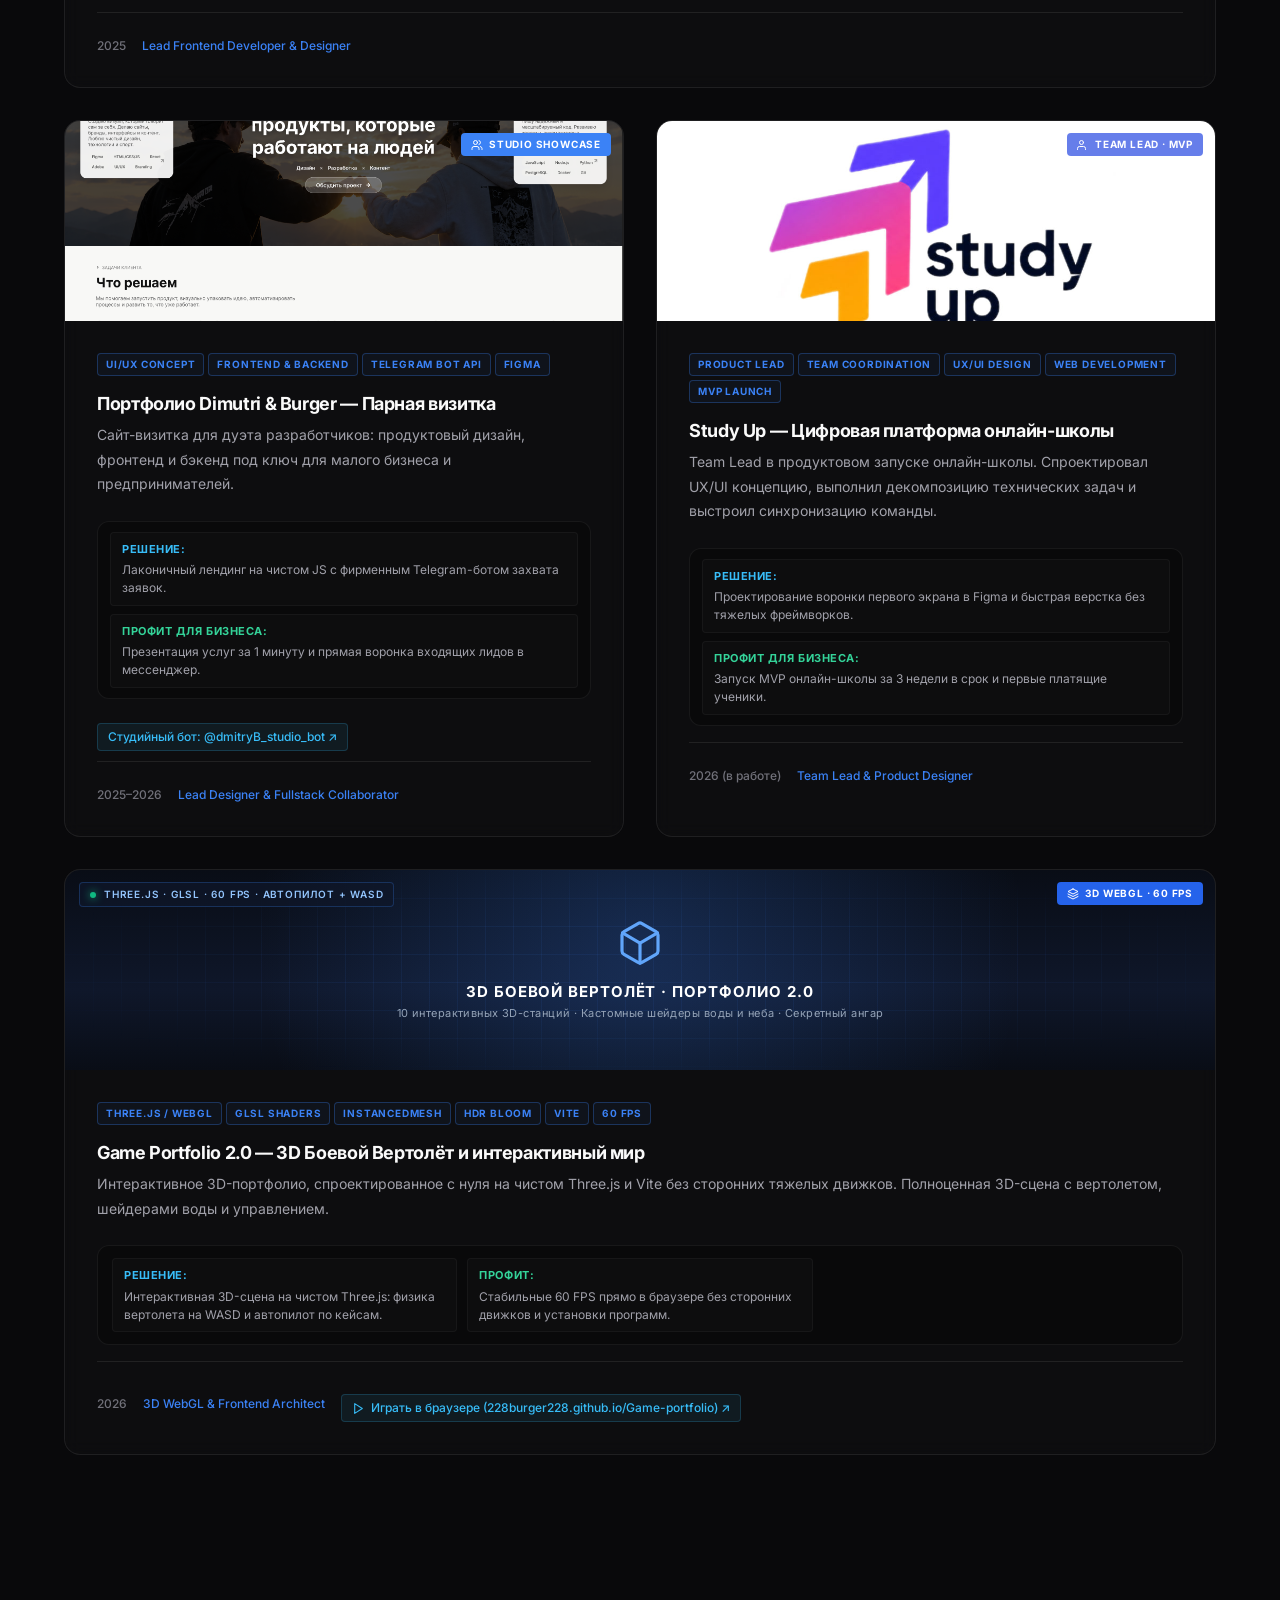
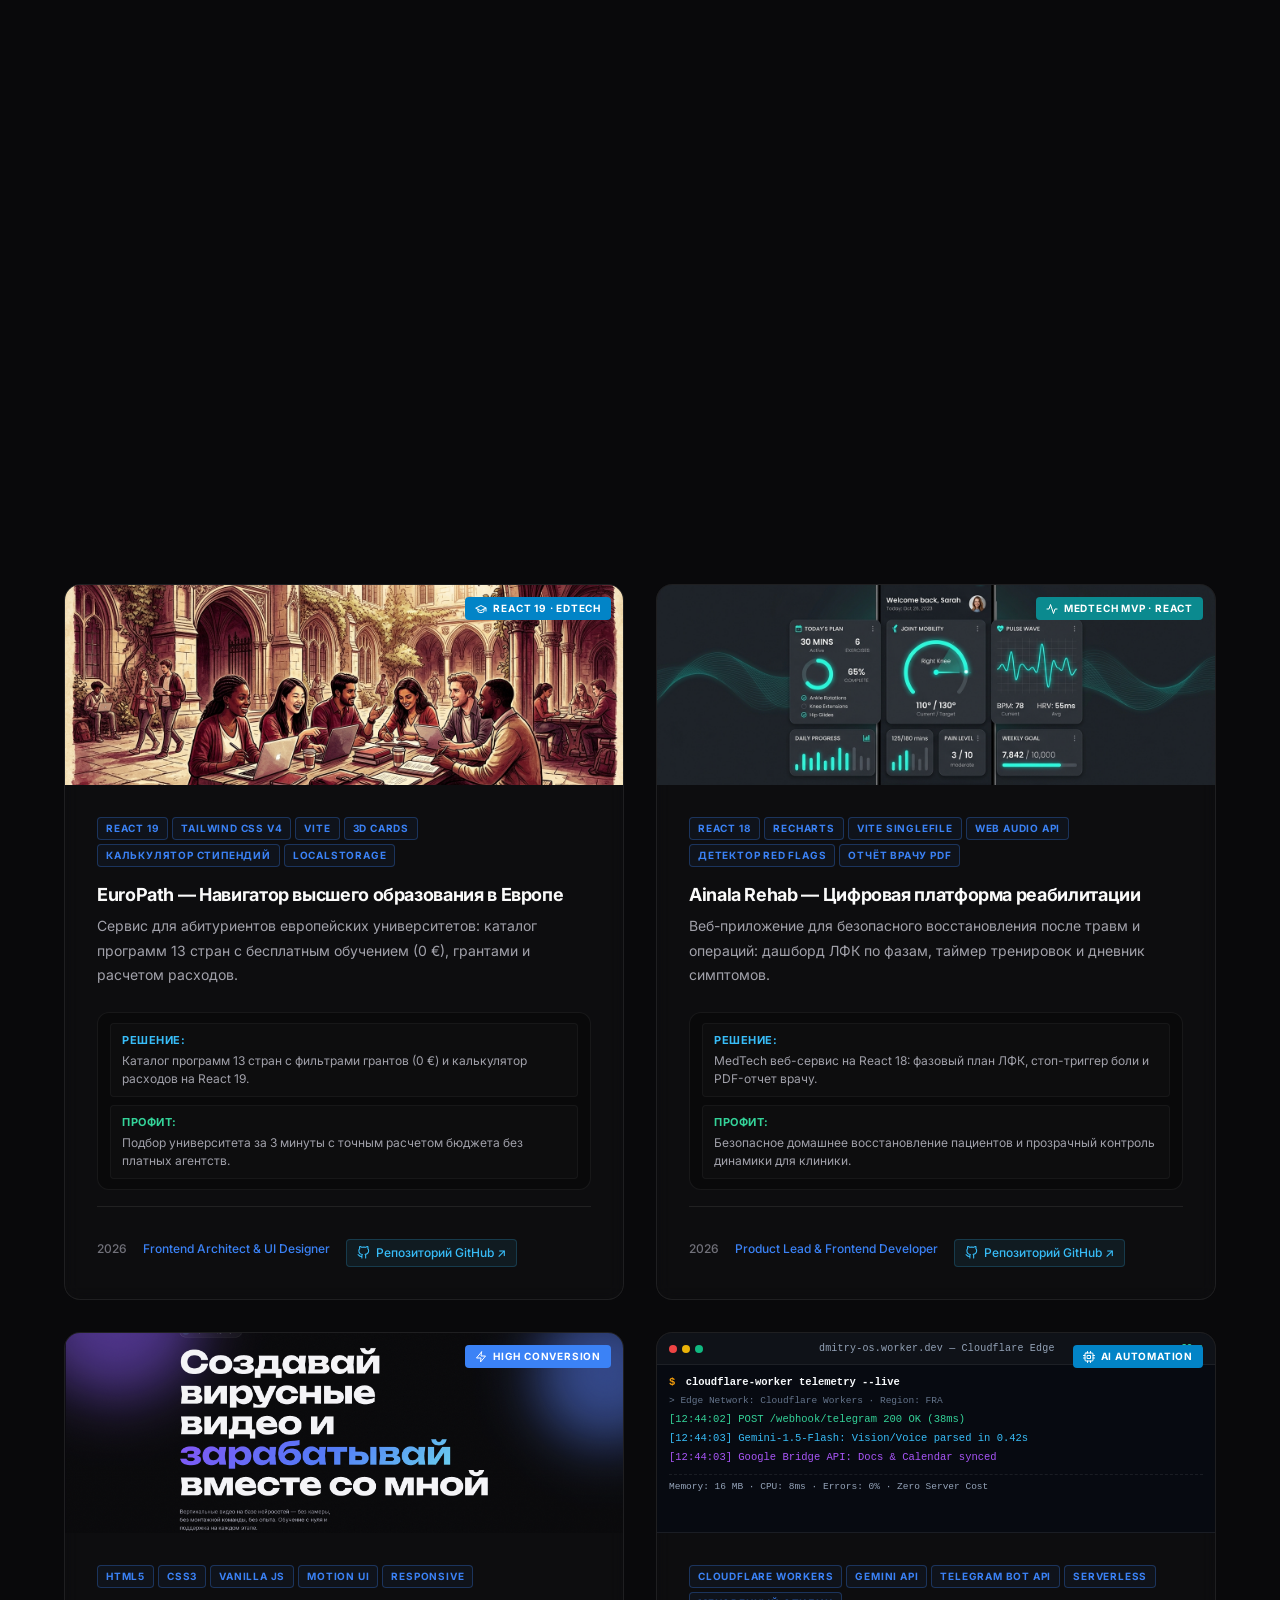
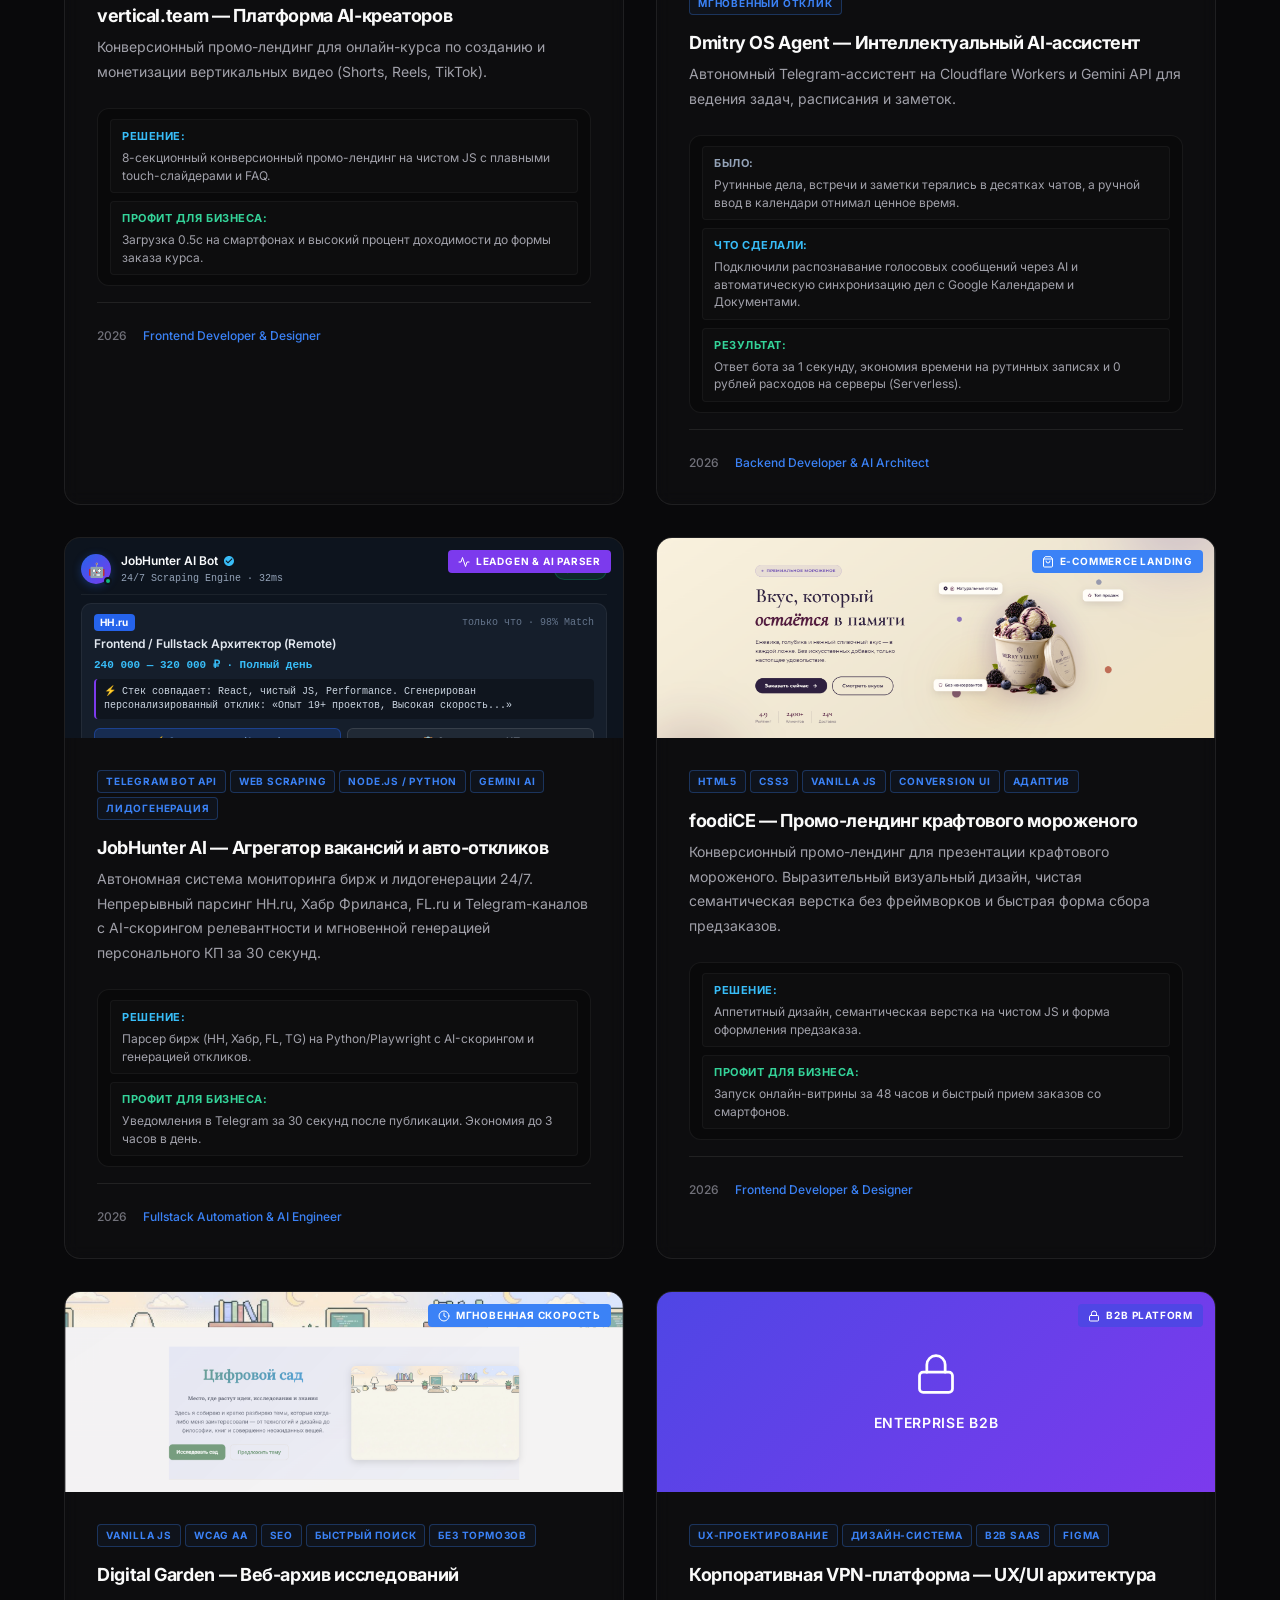
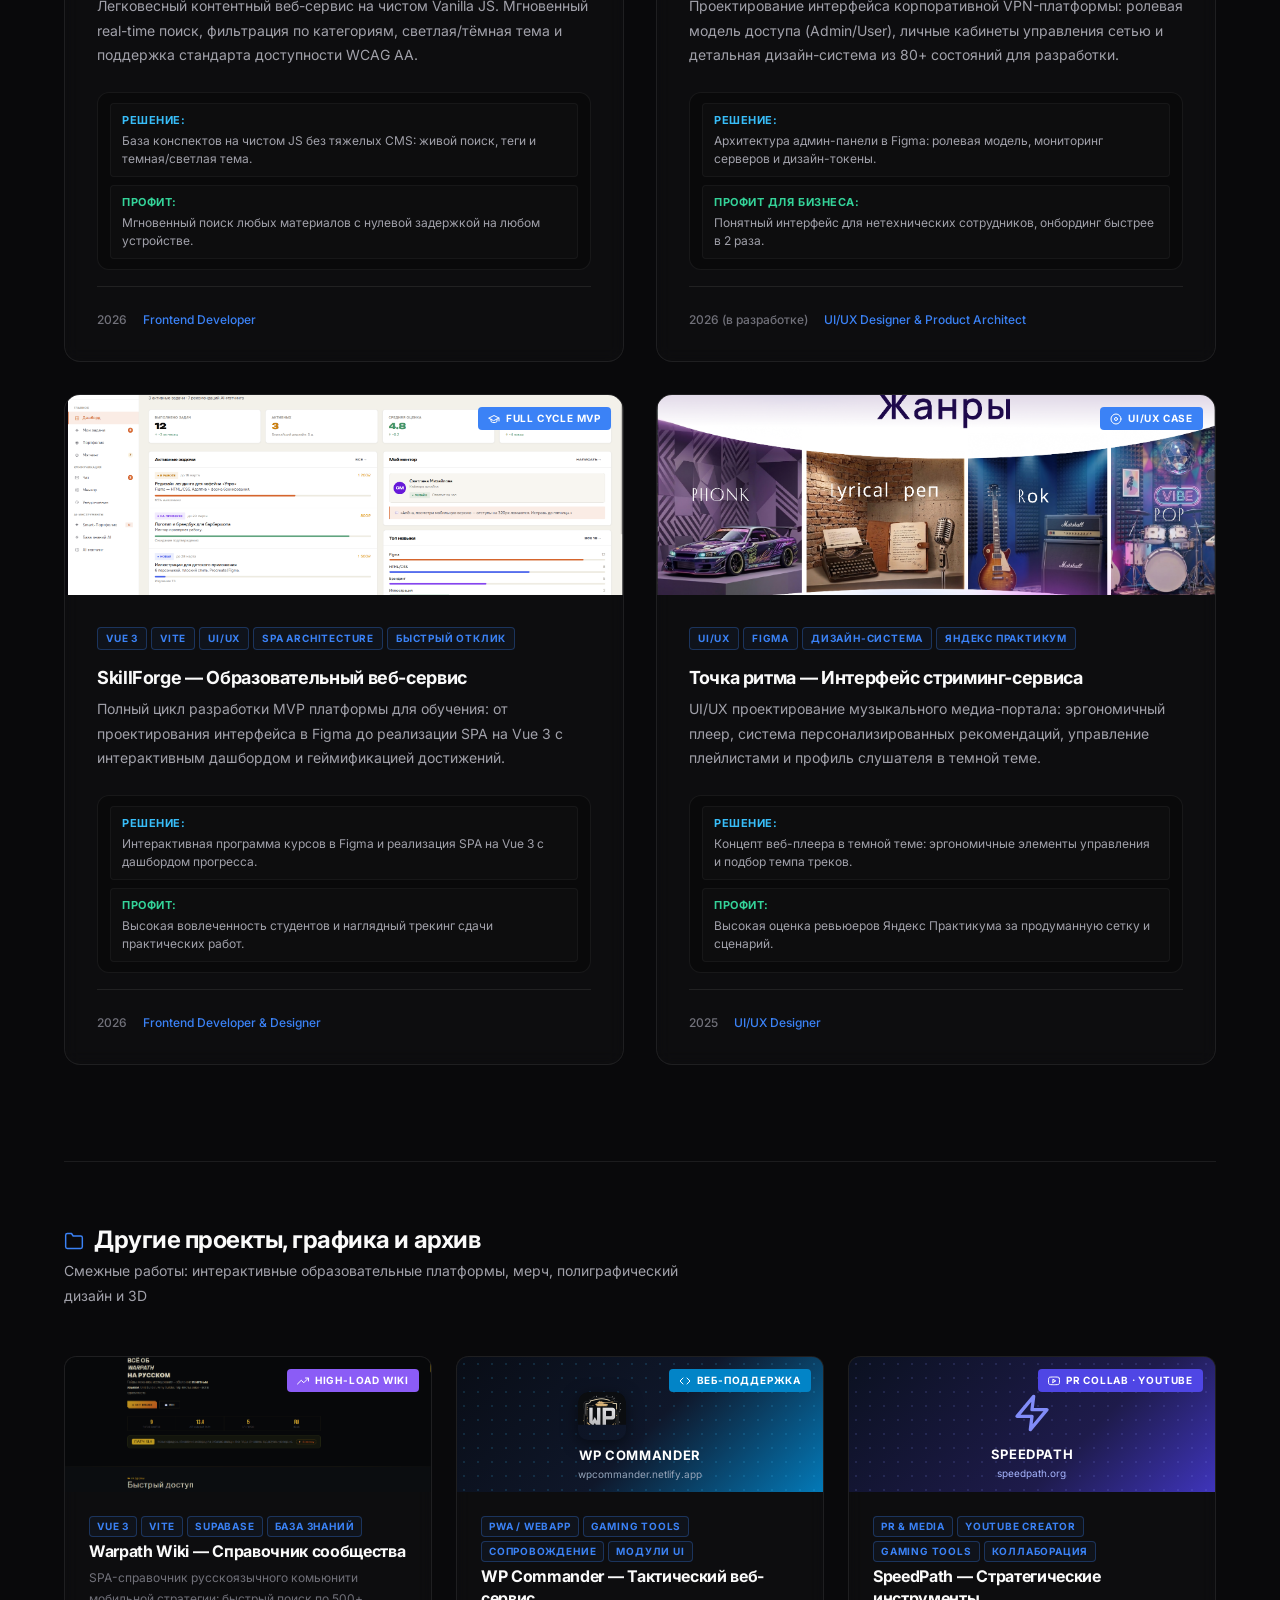
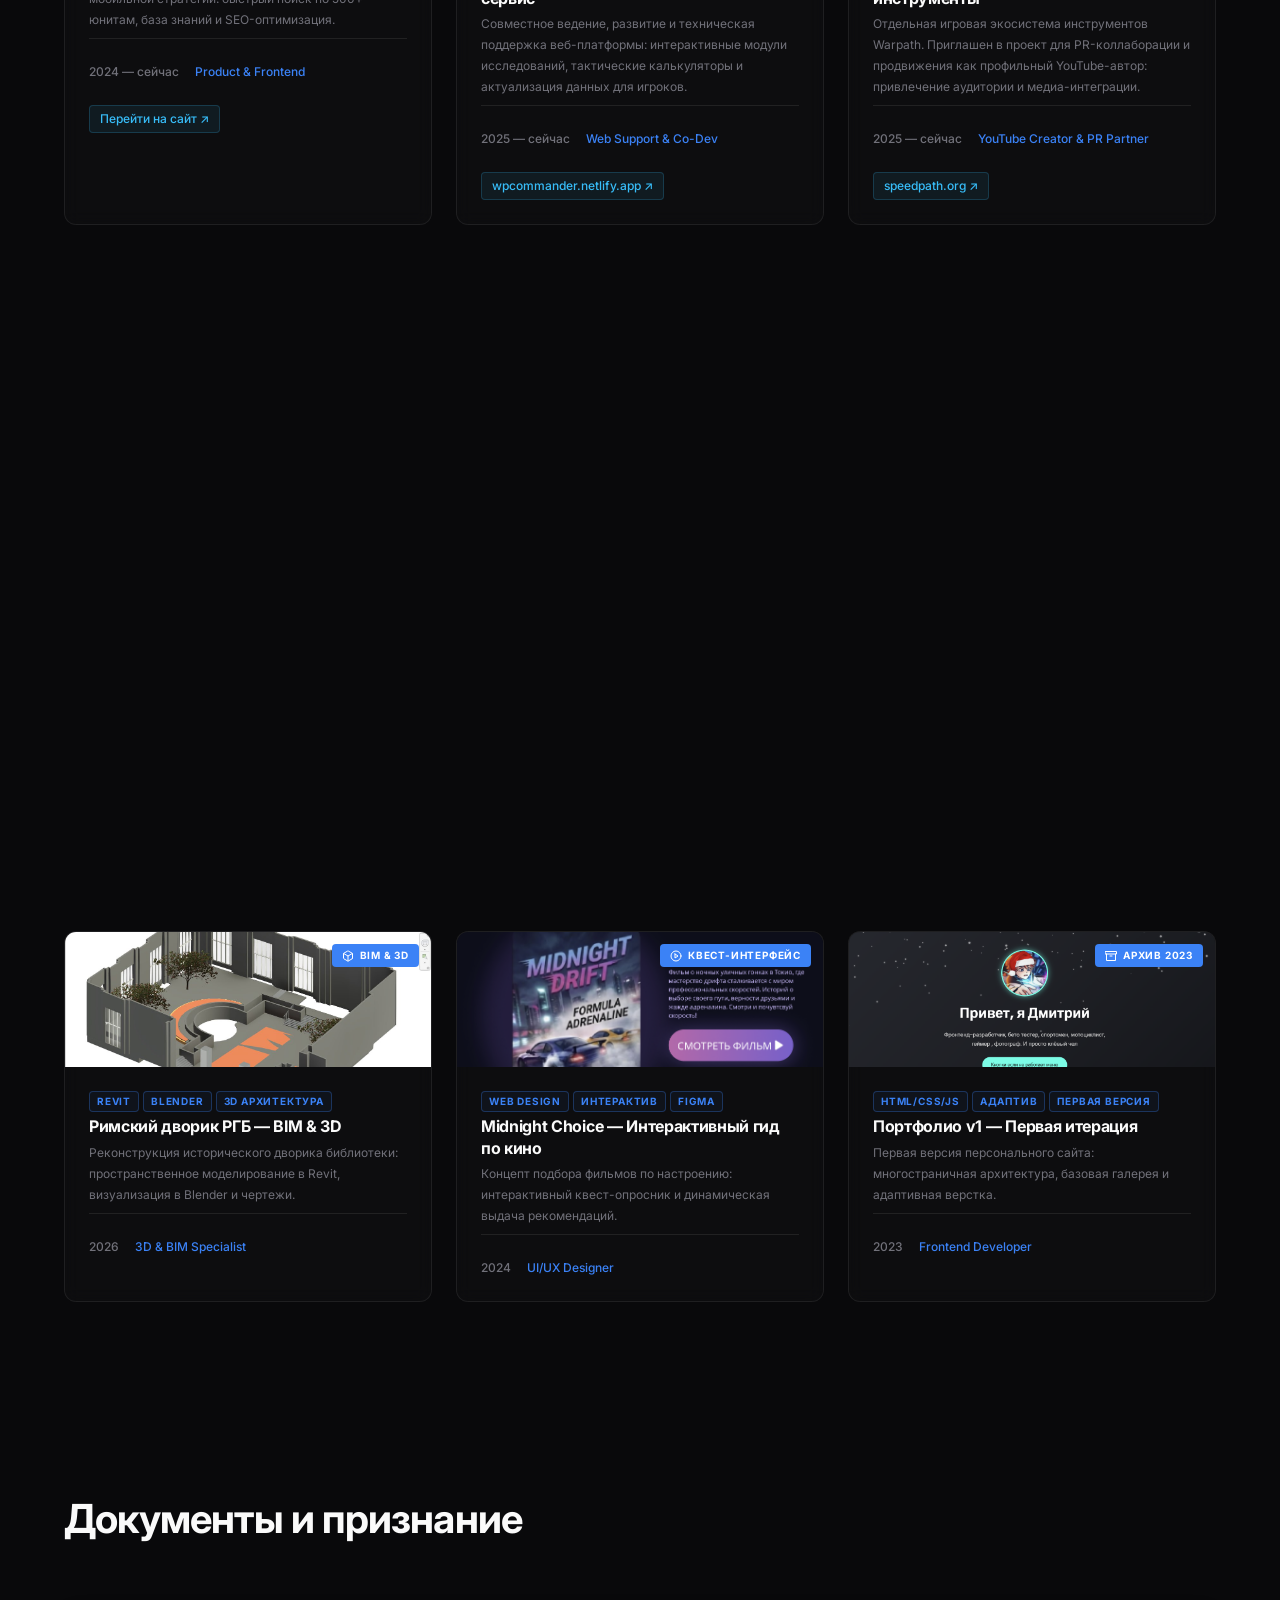
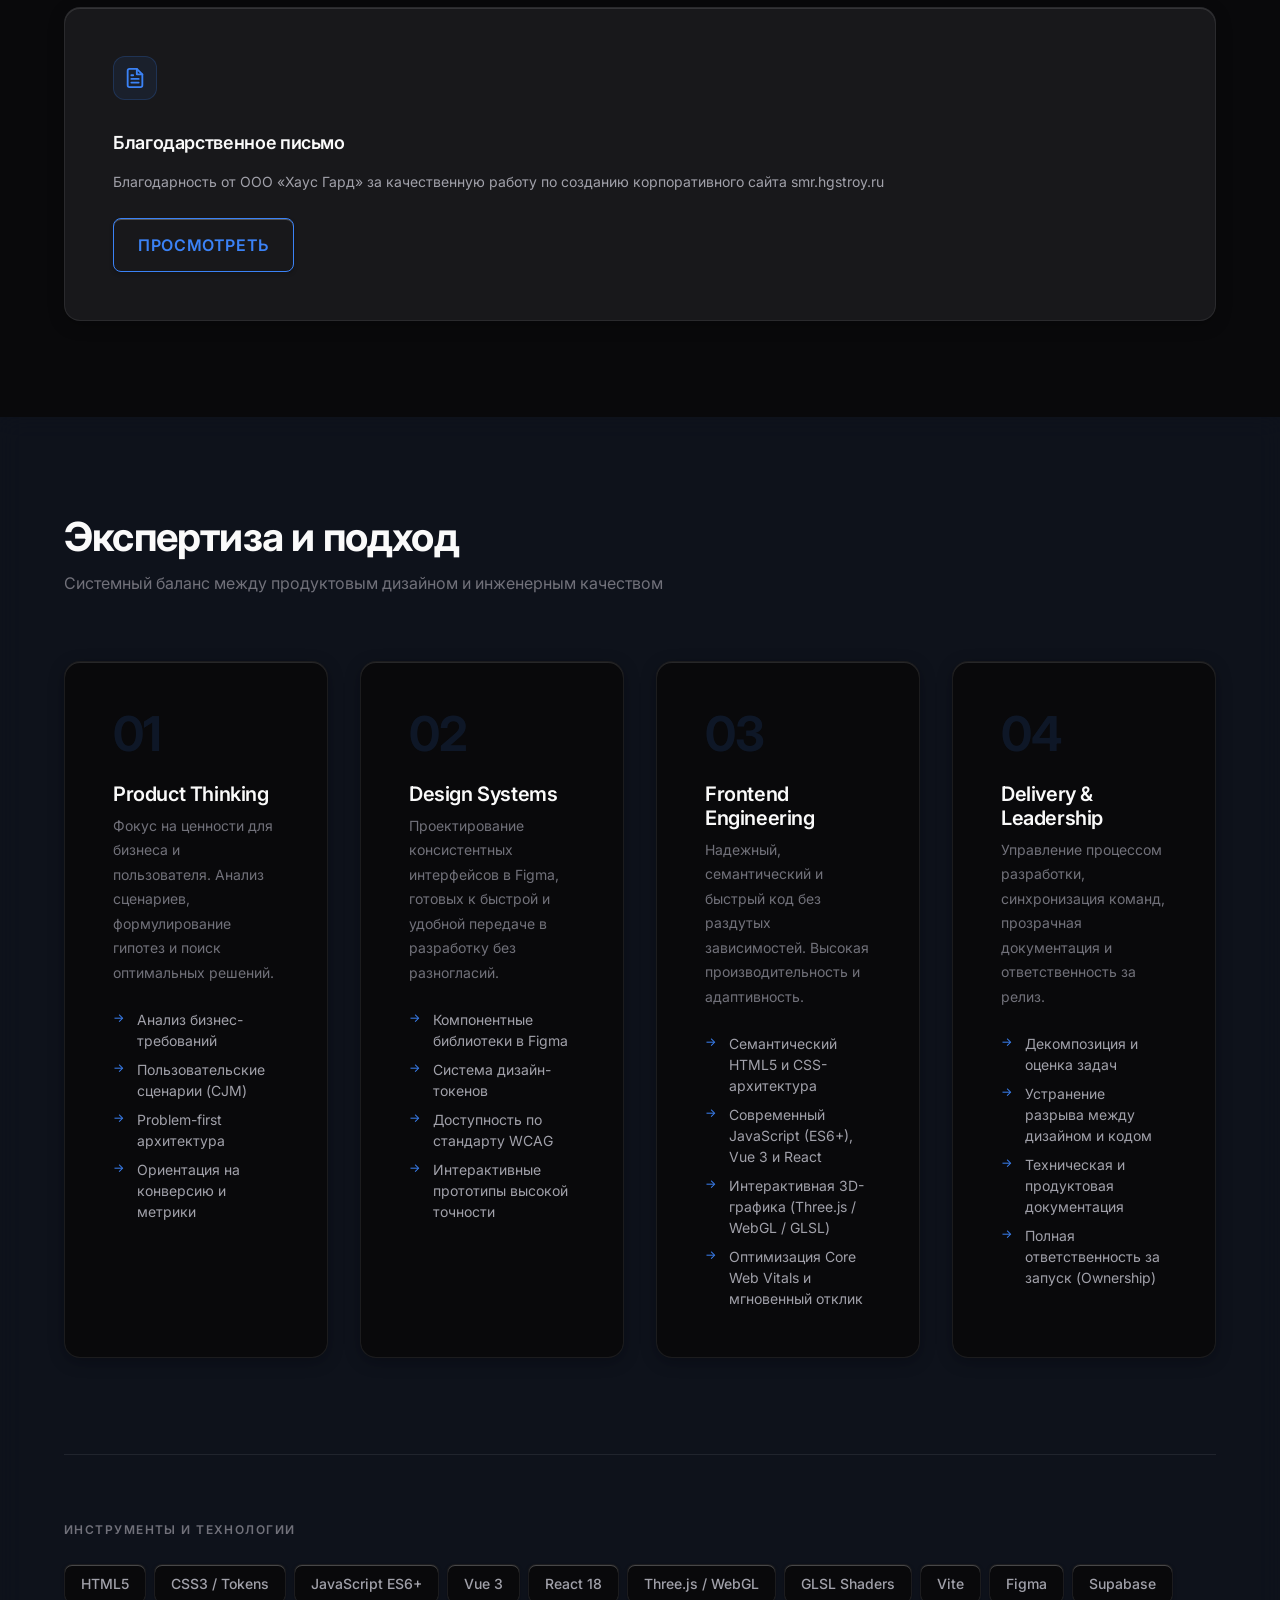
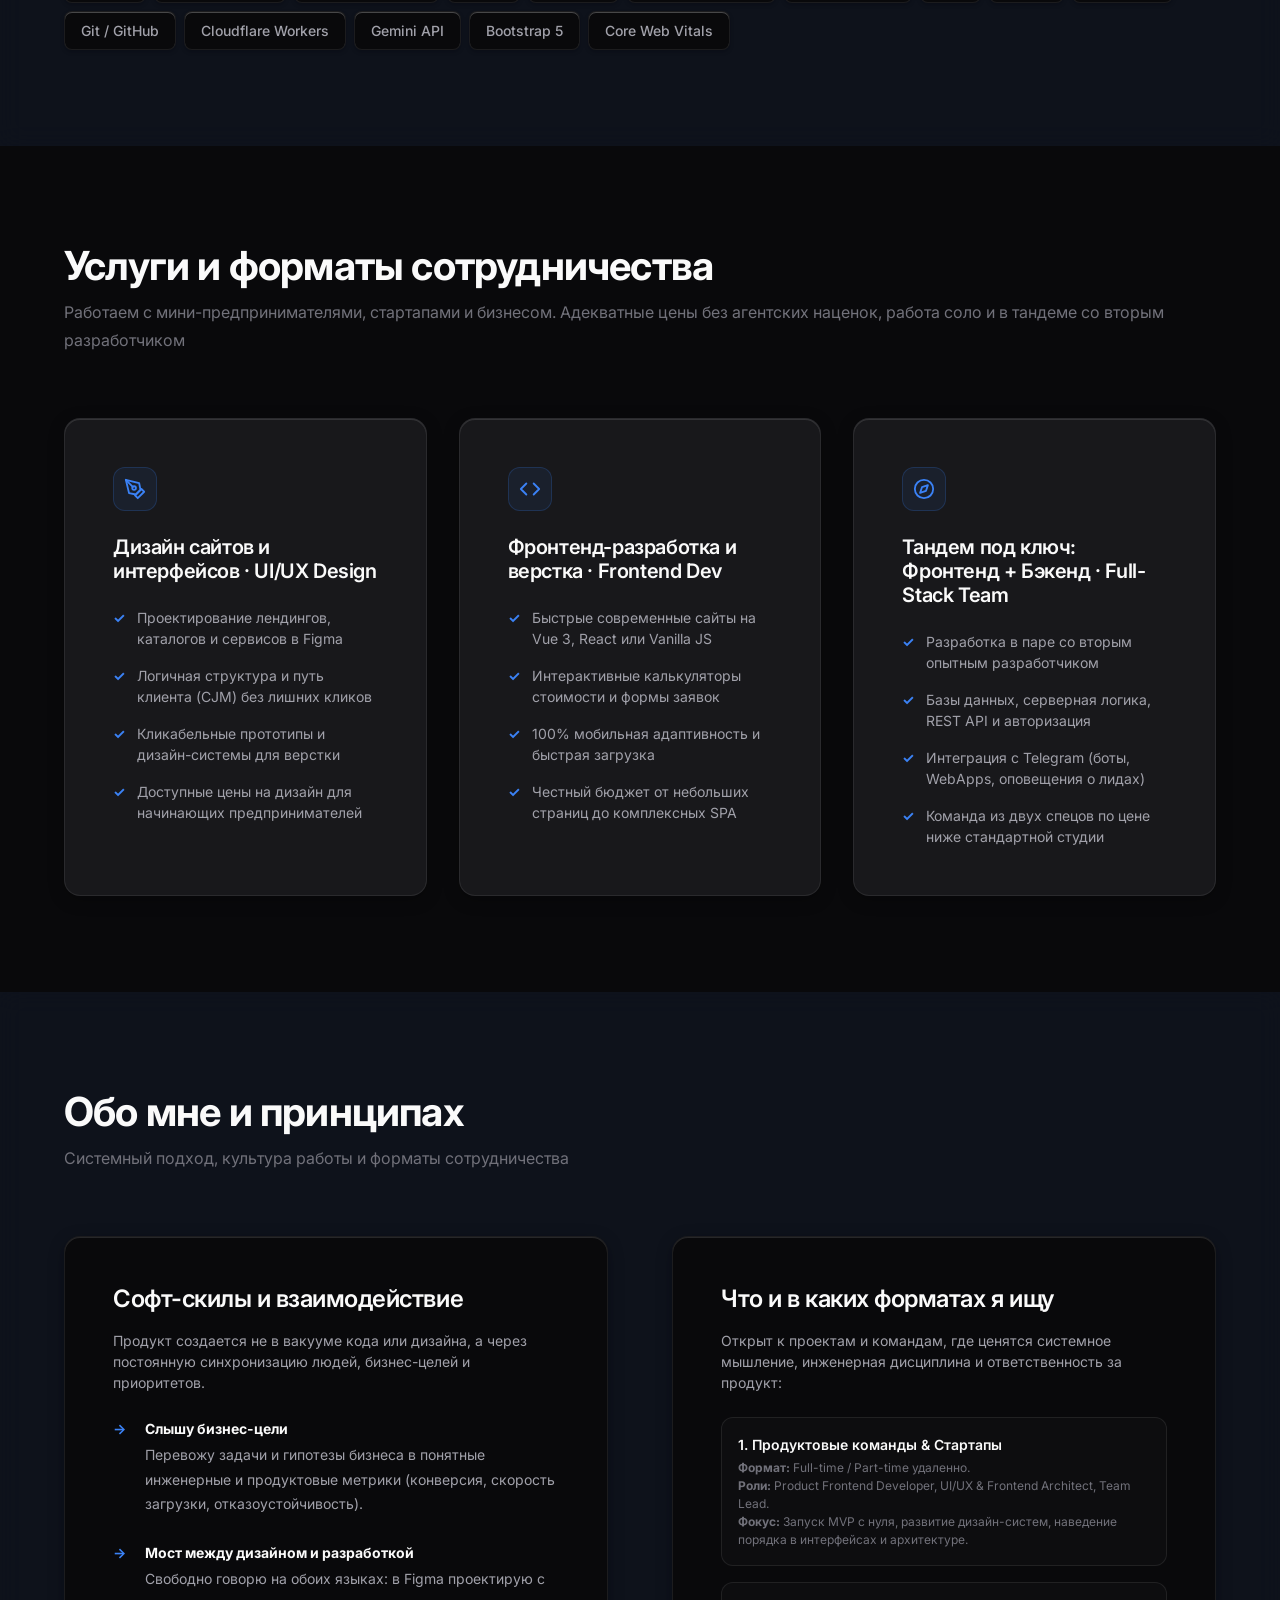
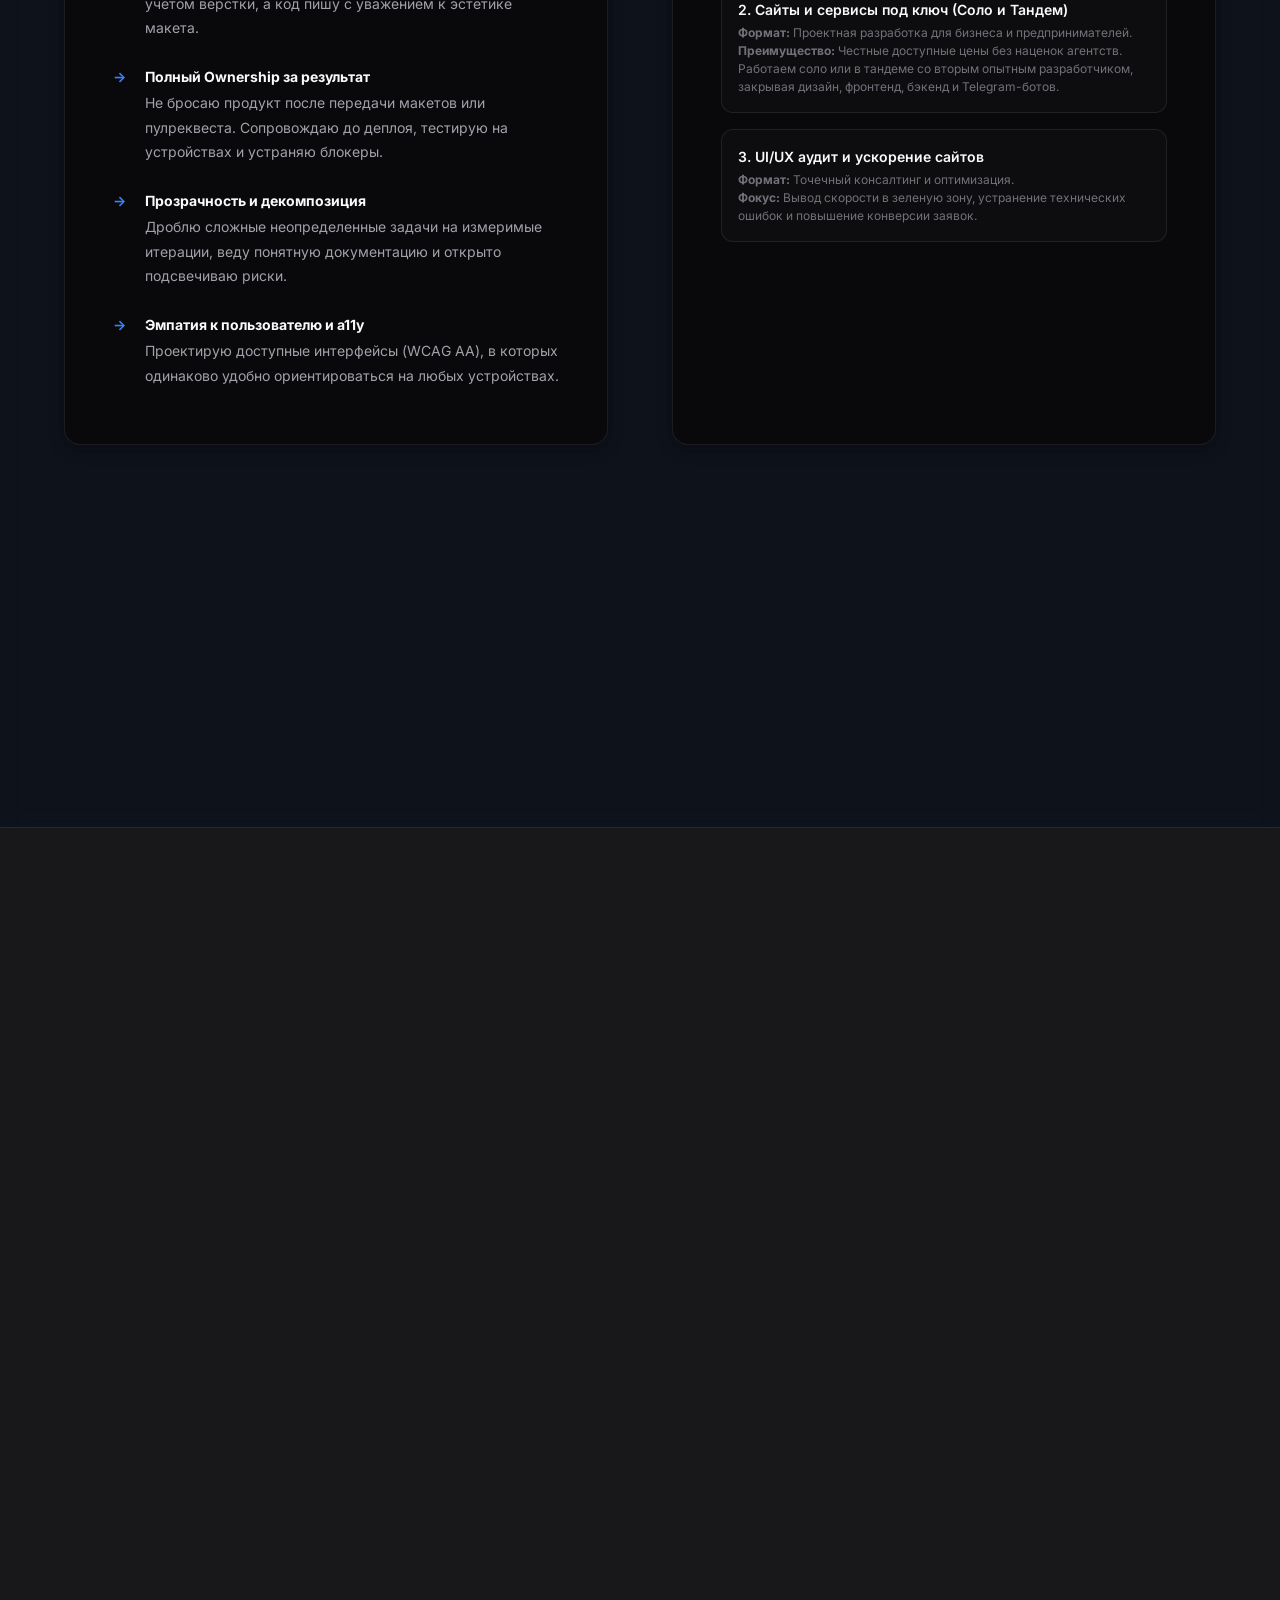
==== commit 40da50aa: "feat(links): add burger-portfolio.netlify.app mirror to schema and llms.txt" ====
--- a/index.html
+++ b/index.html
@@ -61,6 +61,7 @@
         "sameAs": [
           "https://github.com/228burger228",
           "https://t.me/aimovl",
+          "https://burger-portfolio.netlify.app",
           "https://228burger228.github.io/portfelDD/"
         ],
         "knowsAbout": [
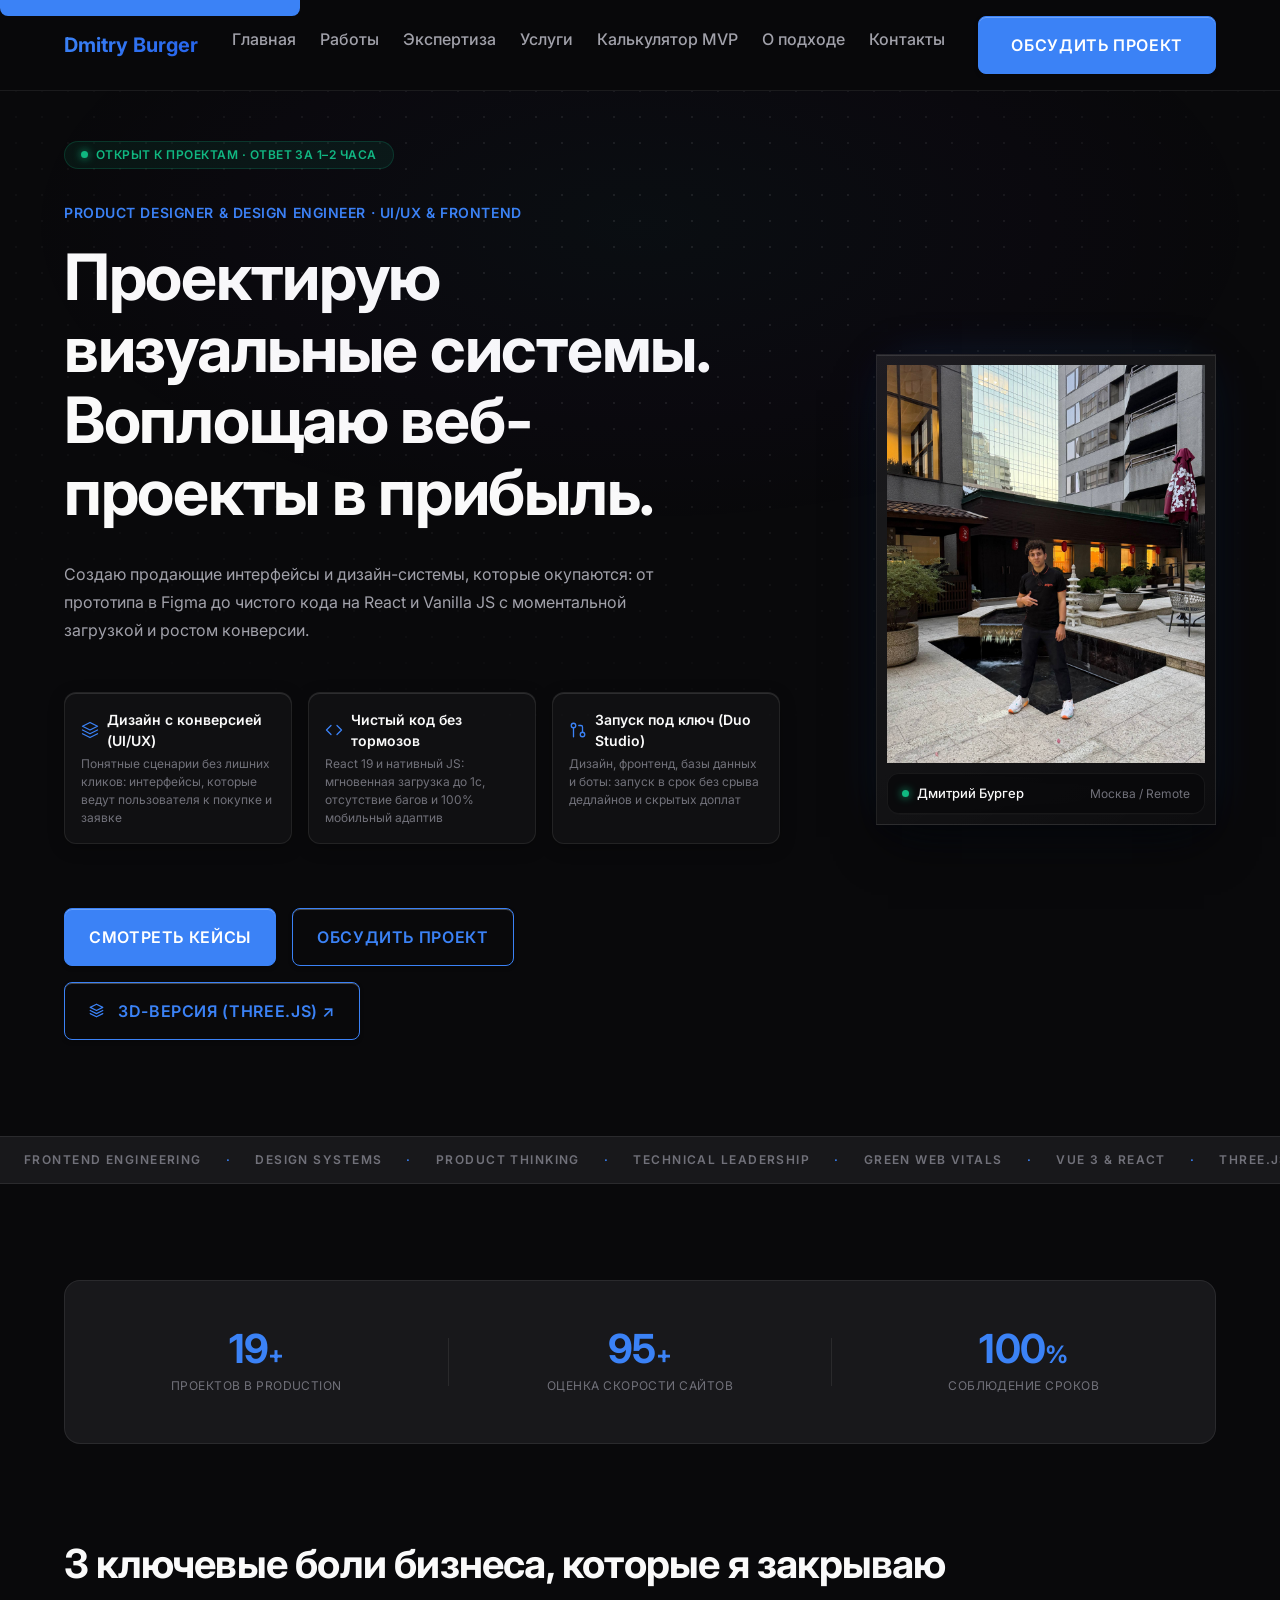
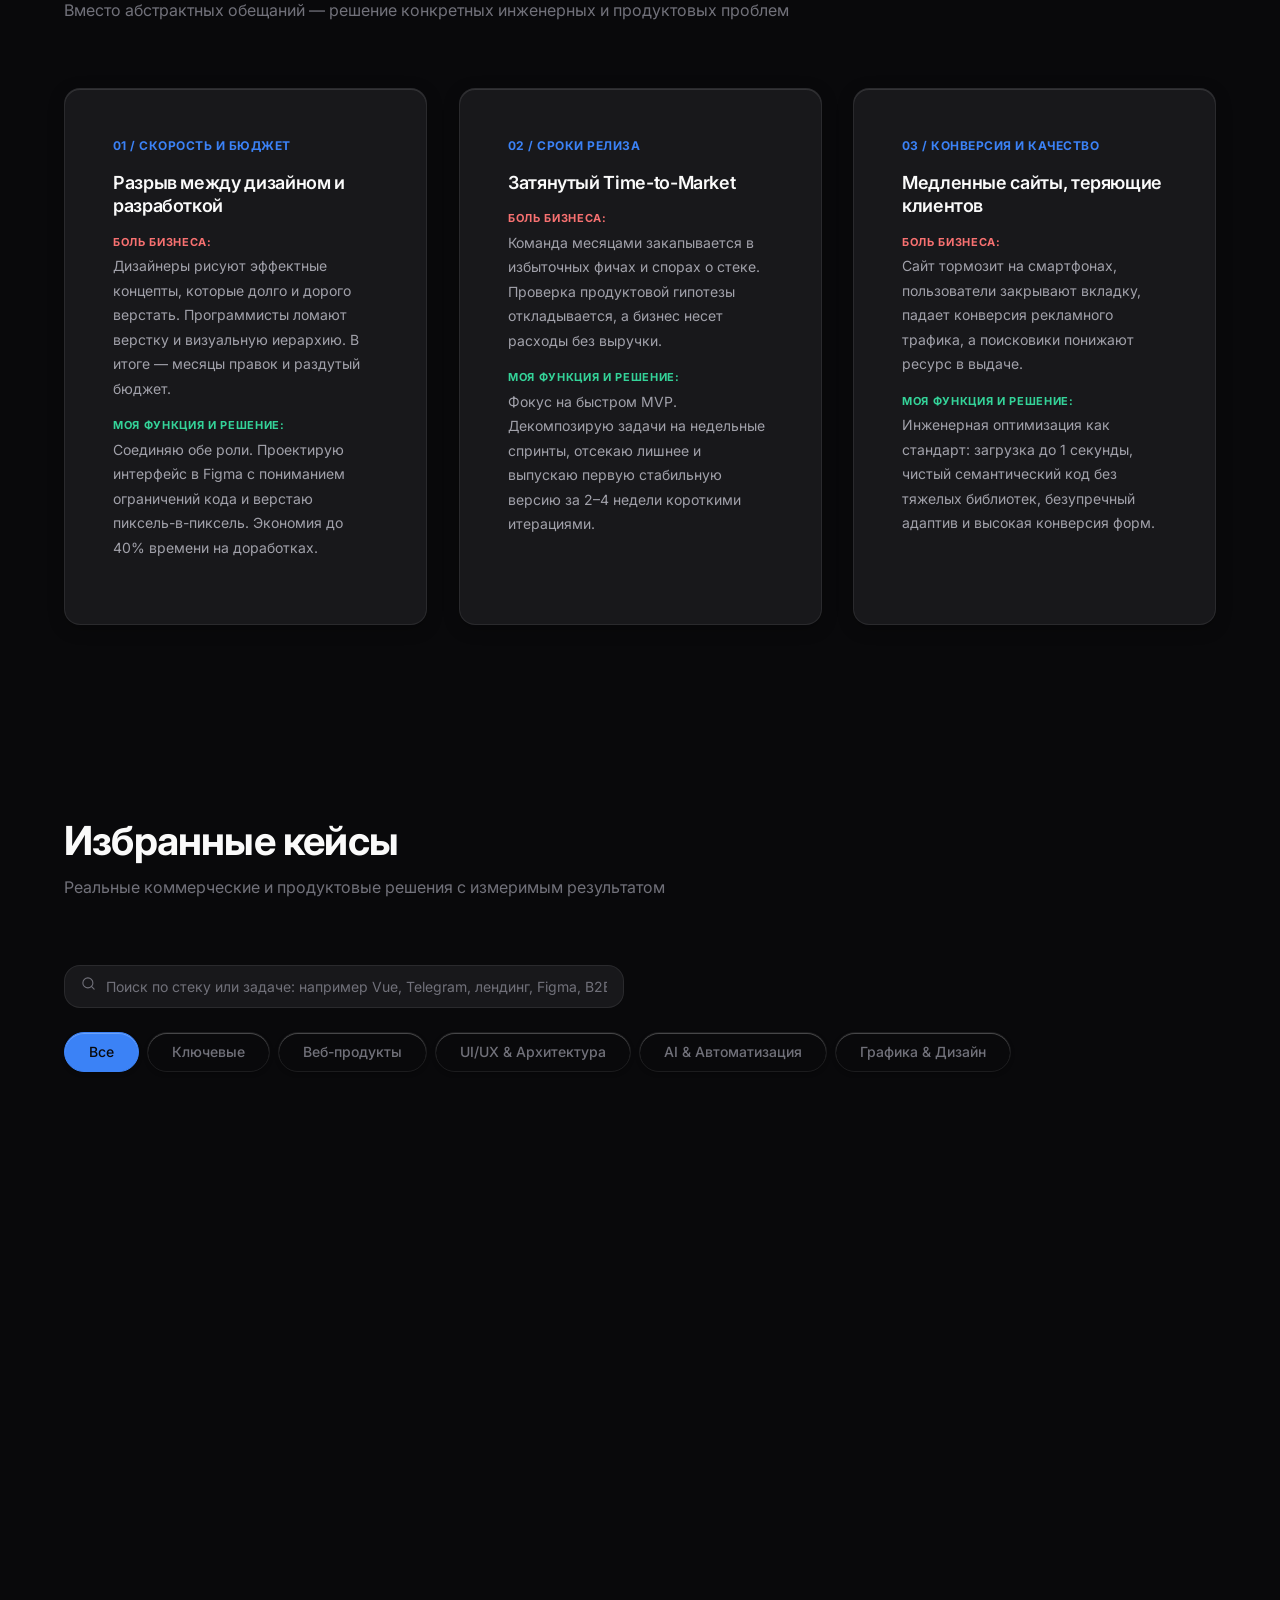
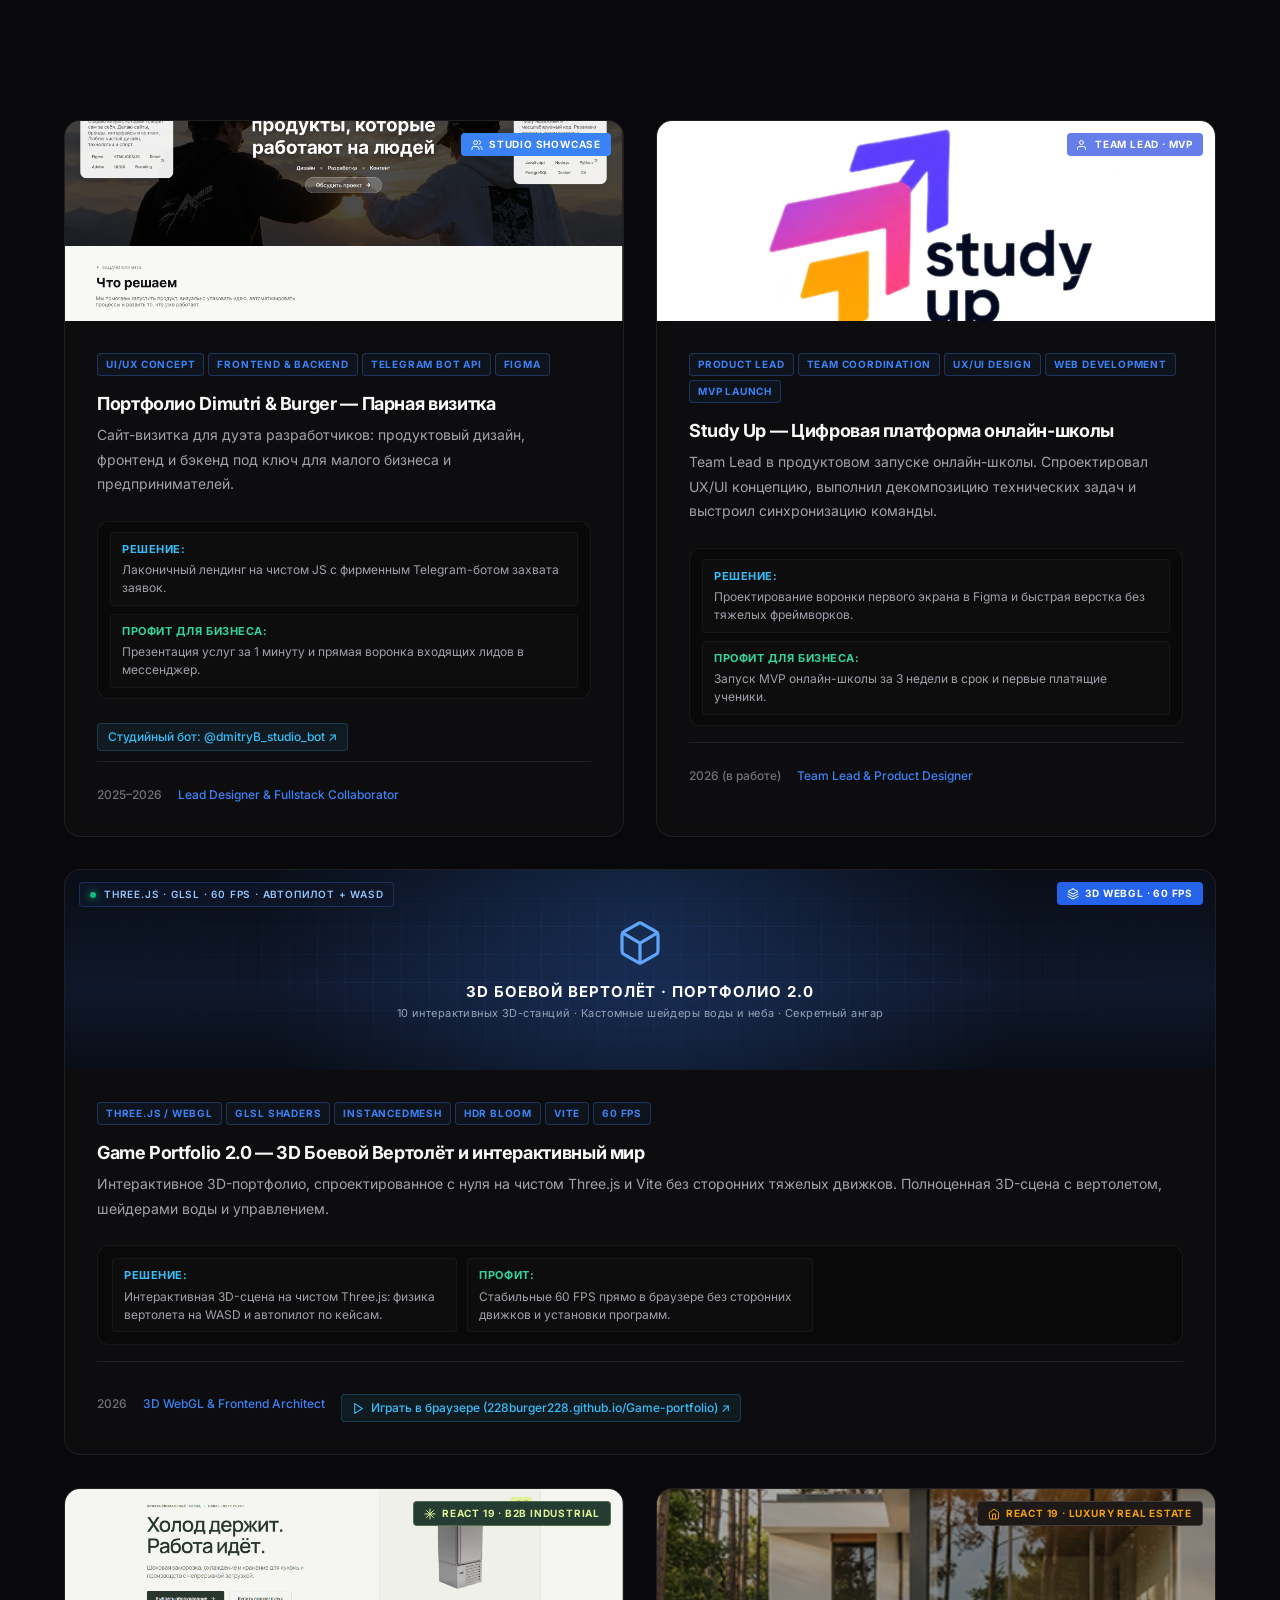
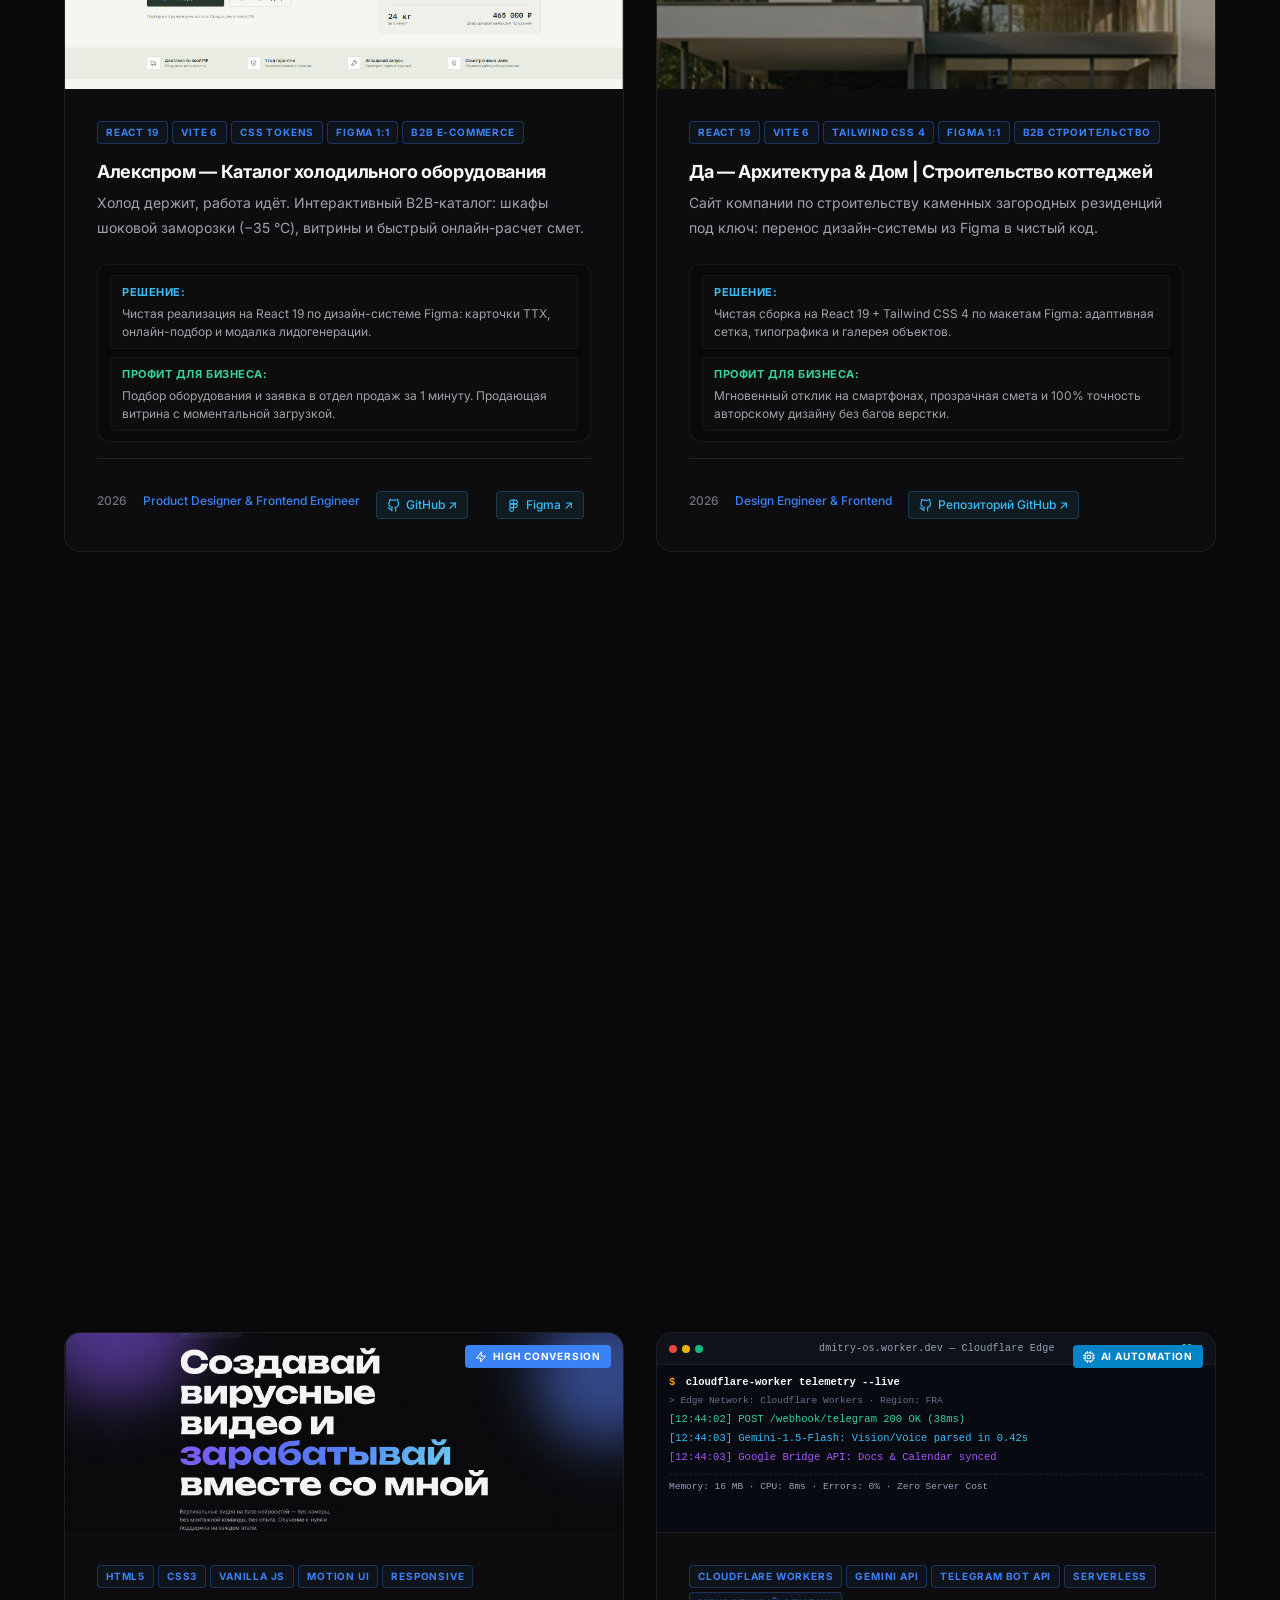
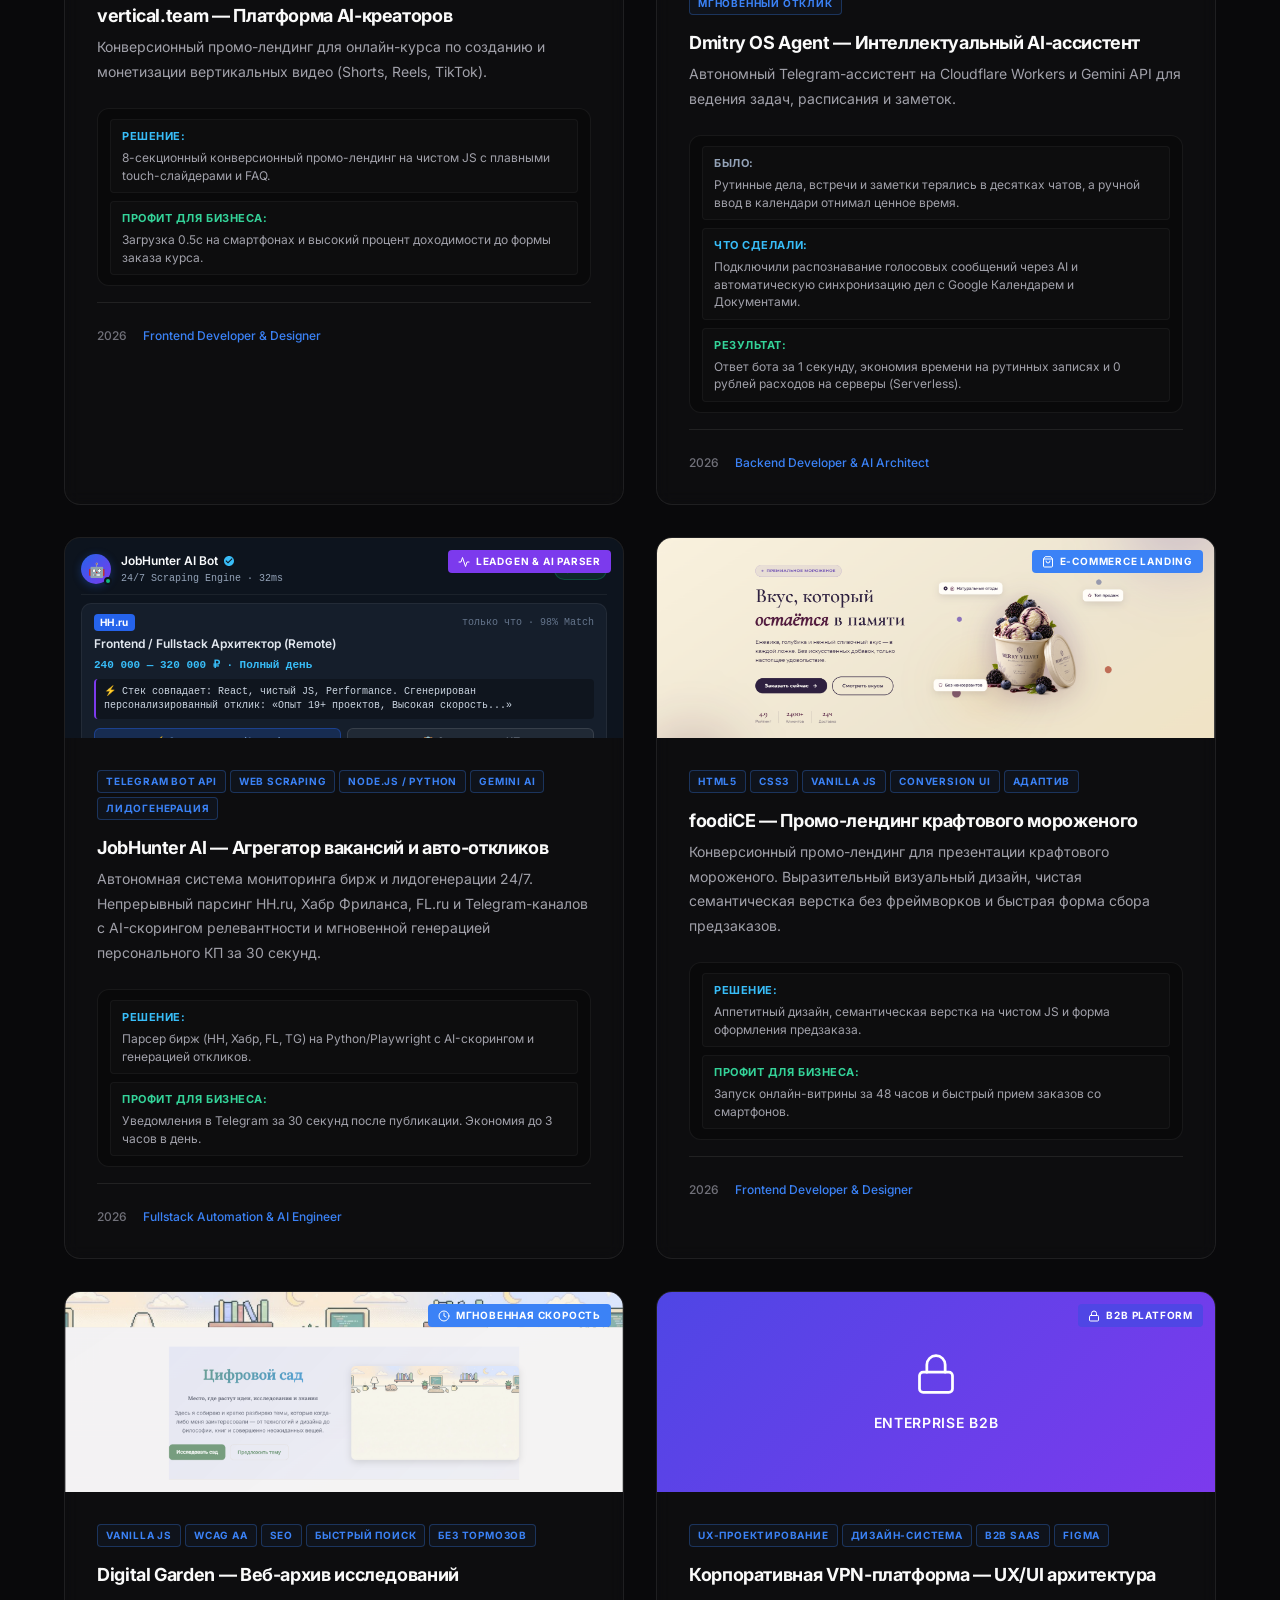
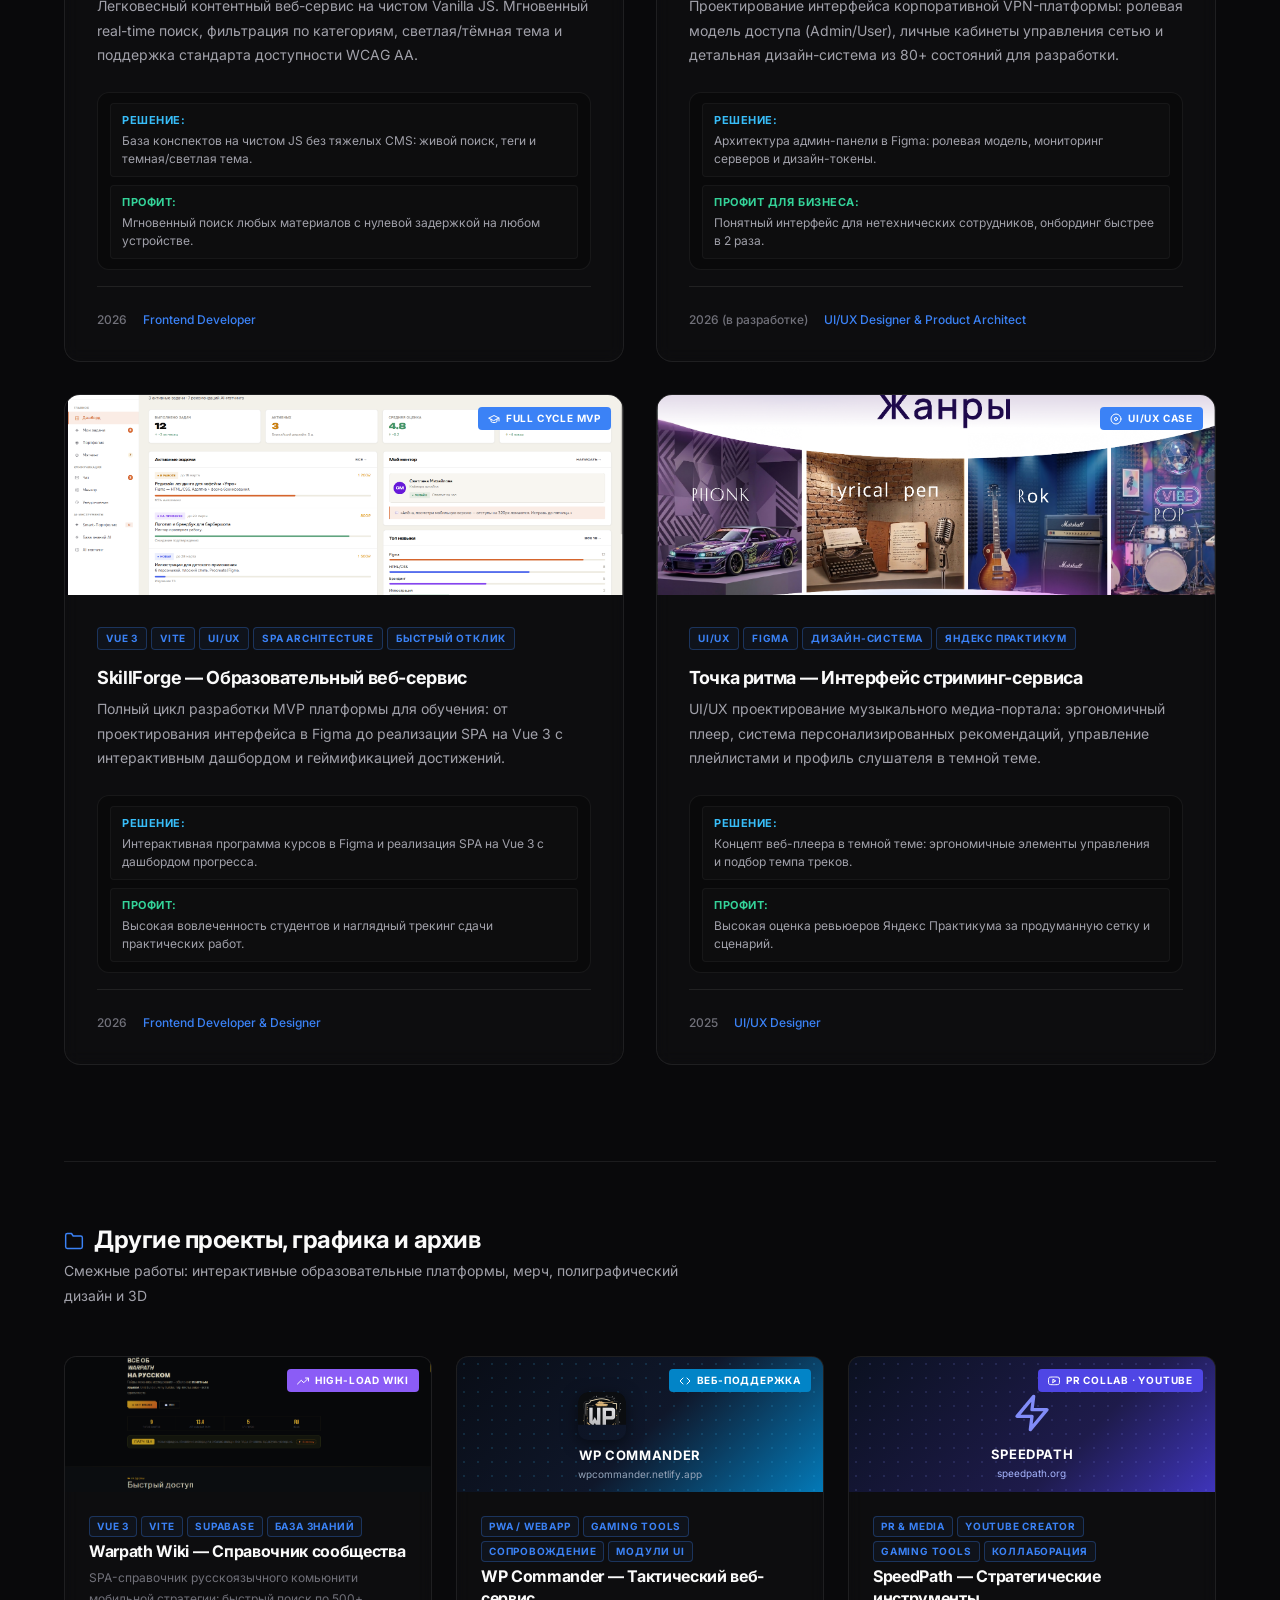
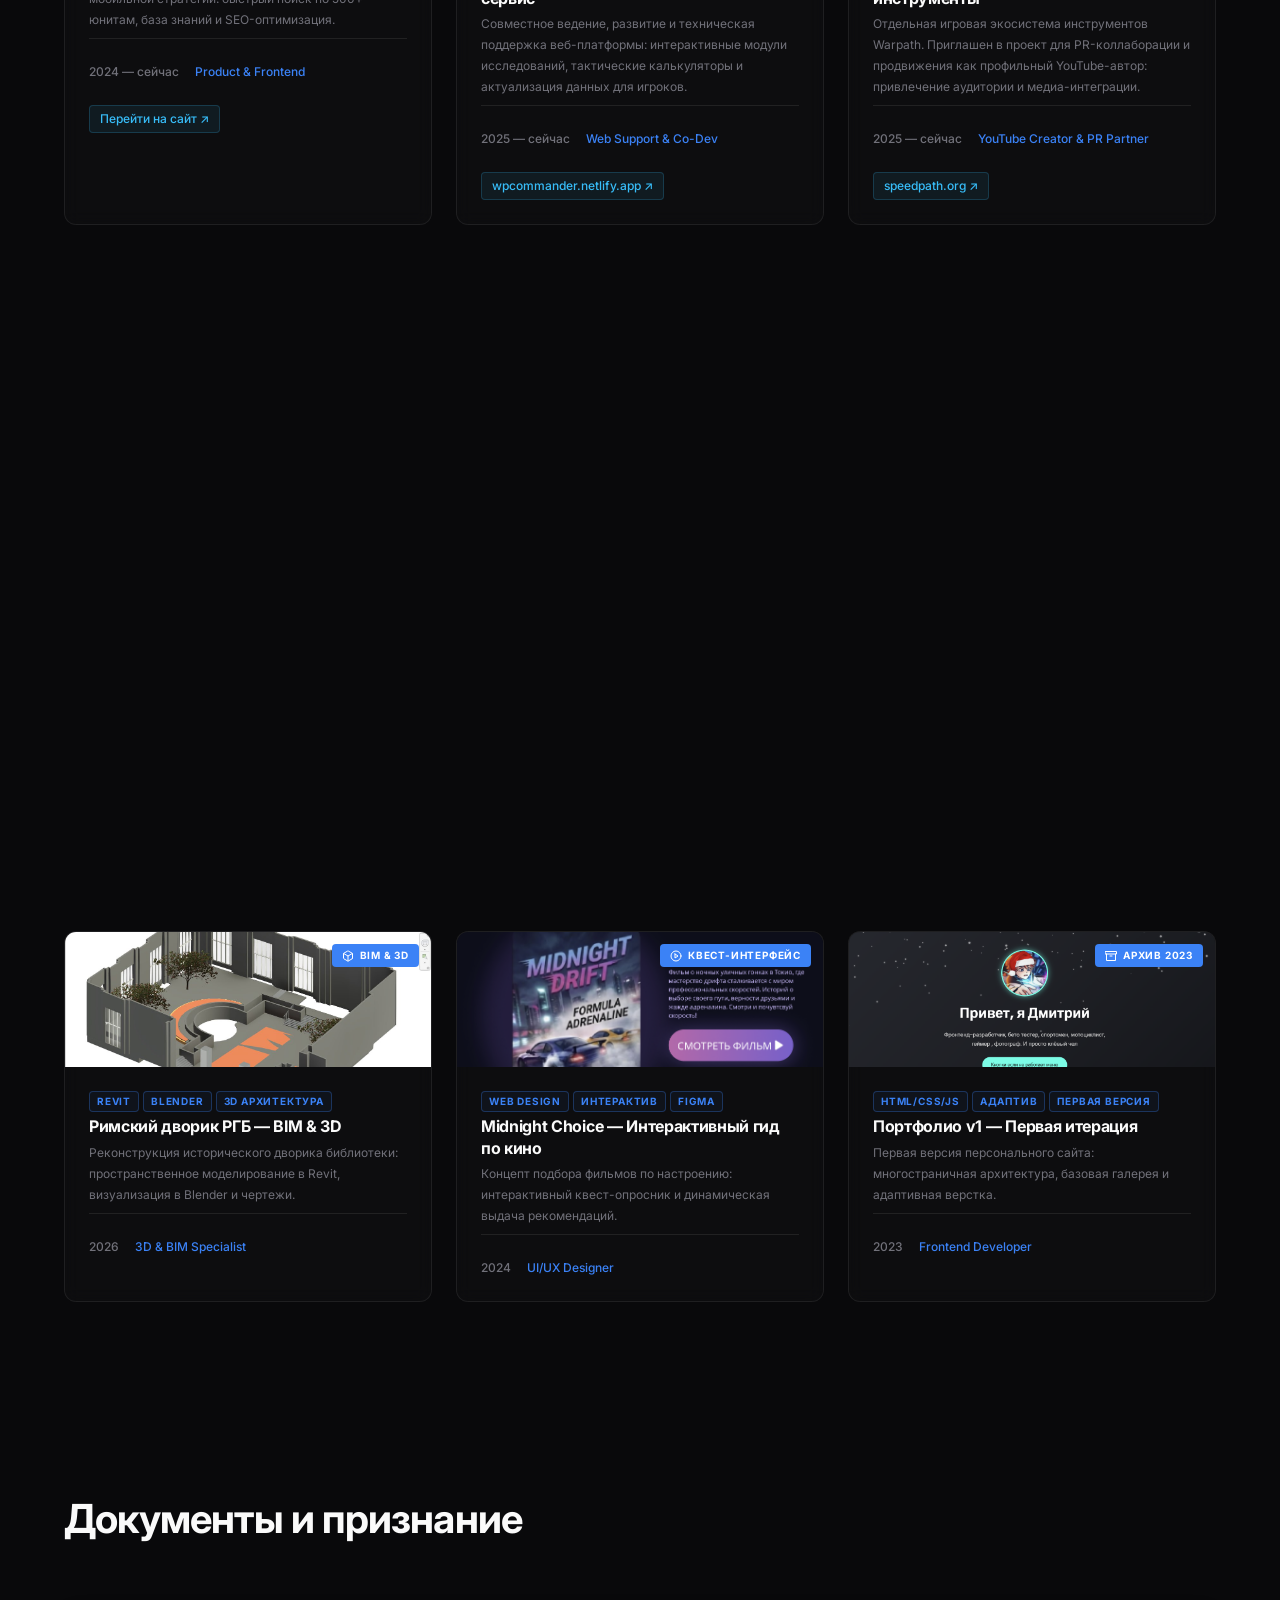
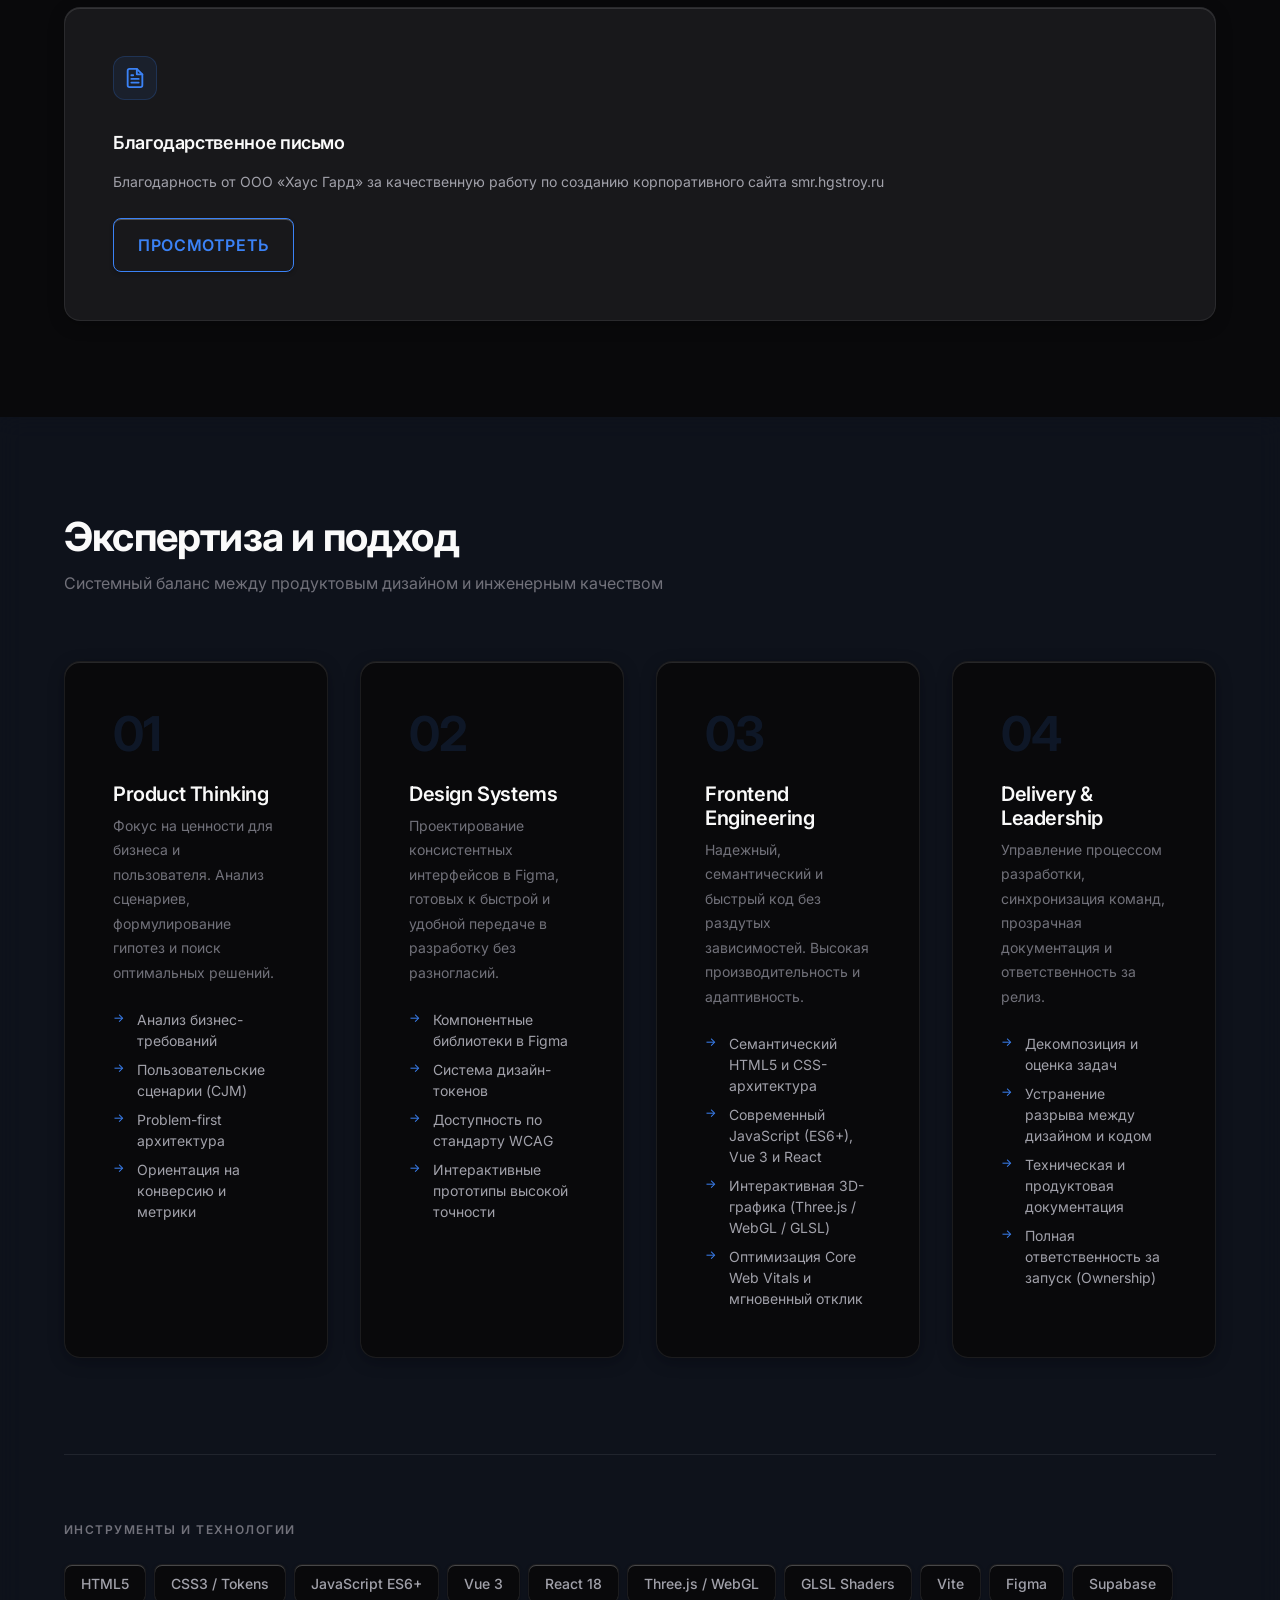
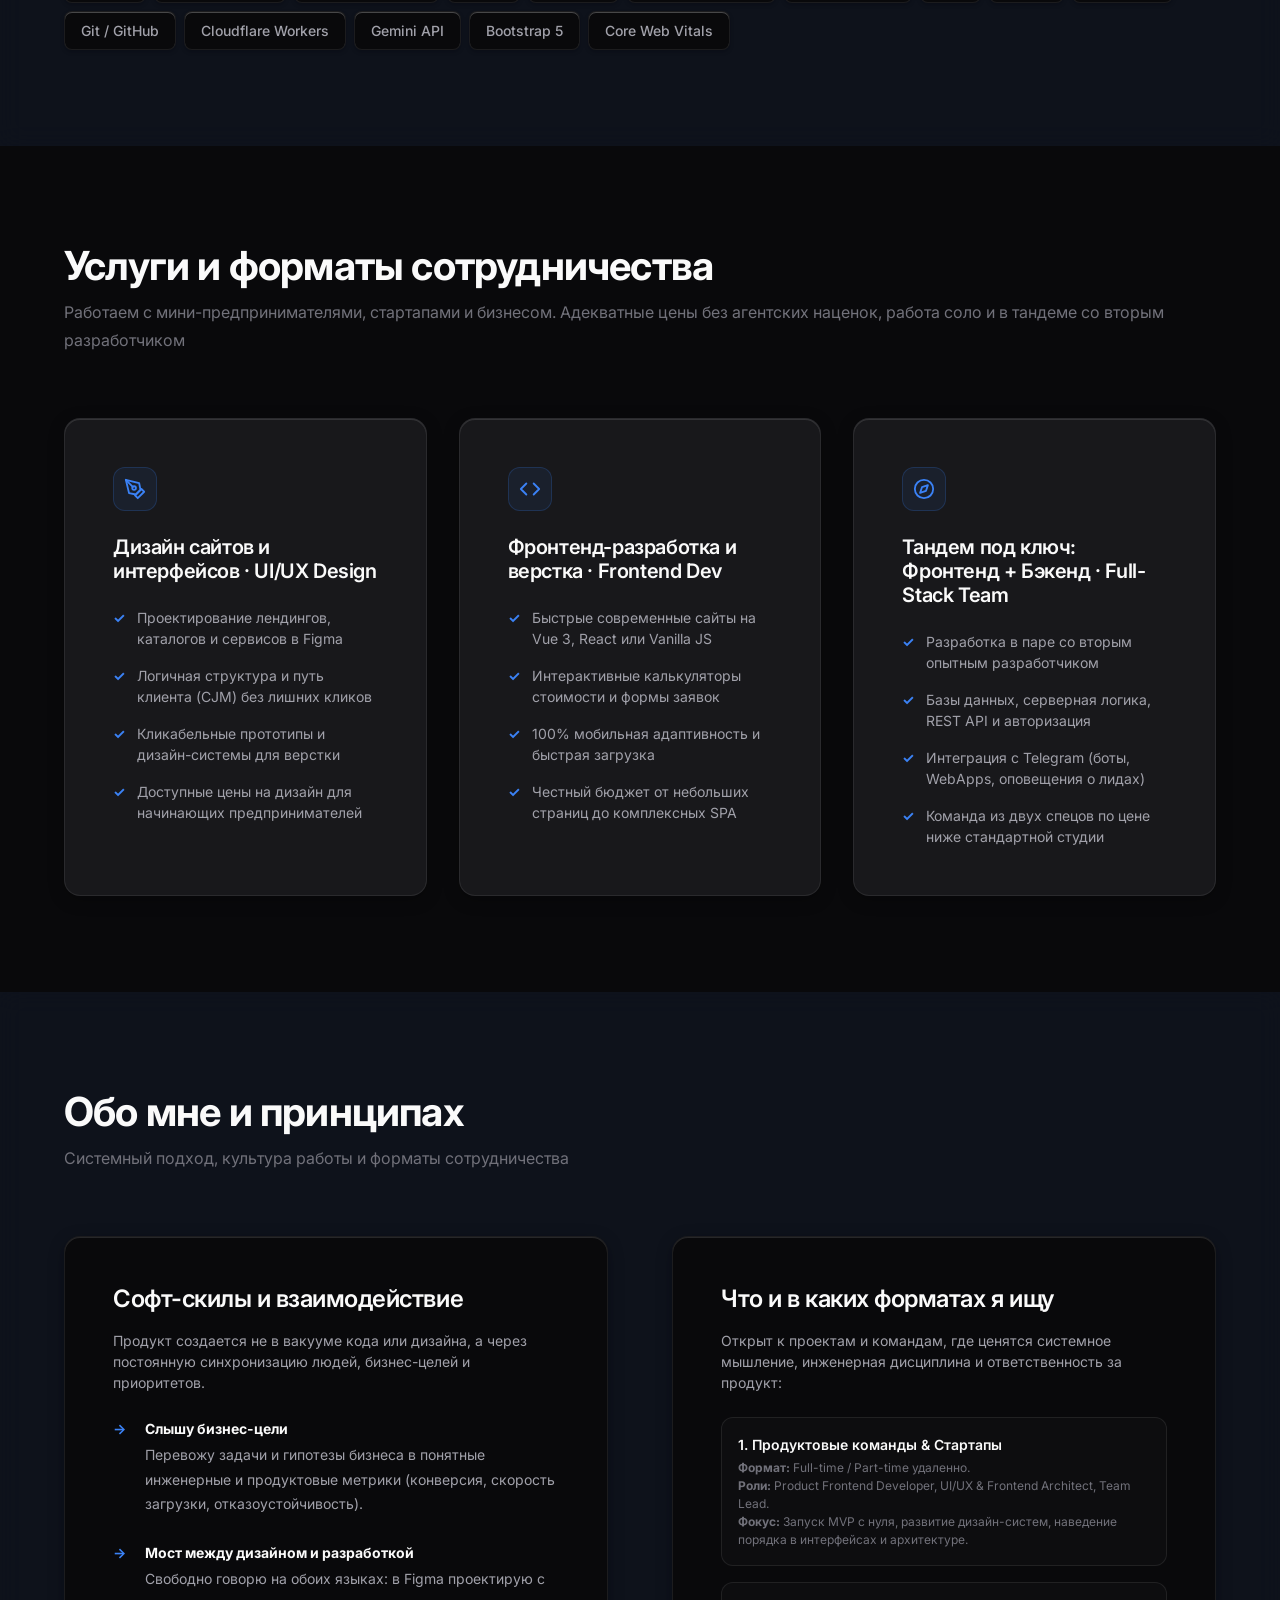
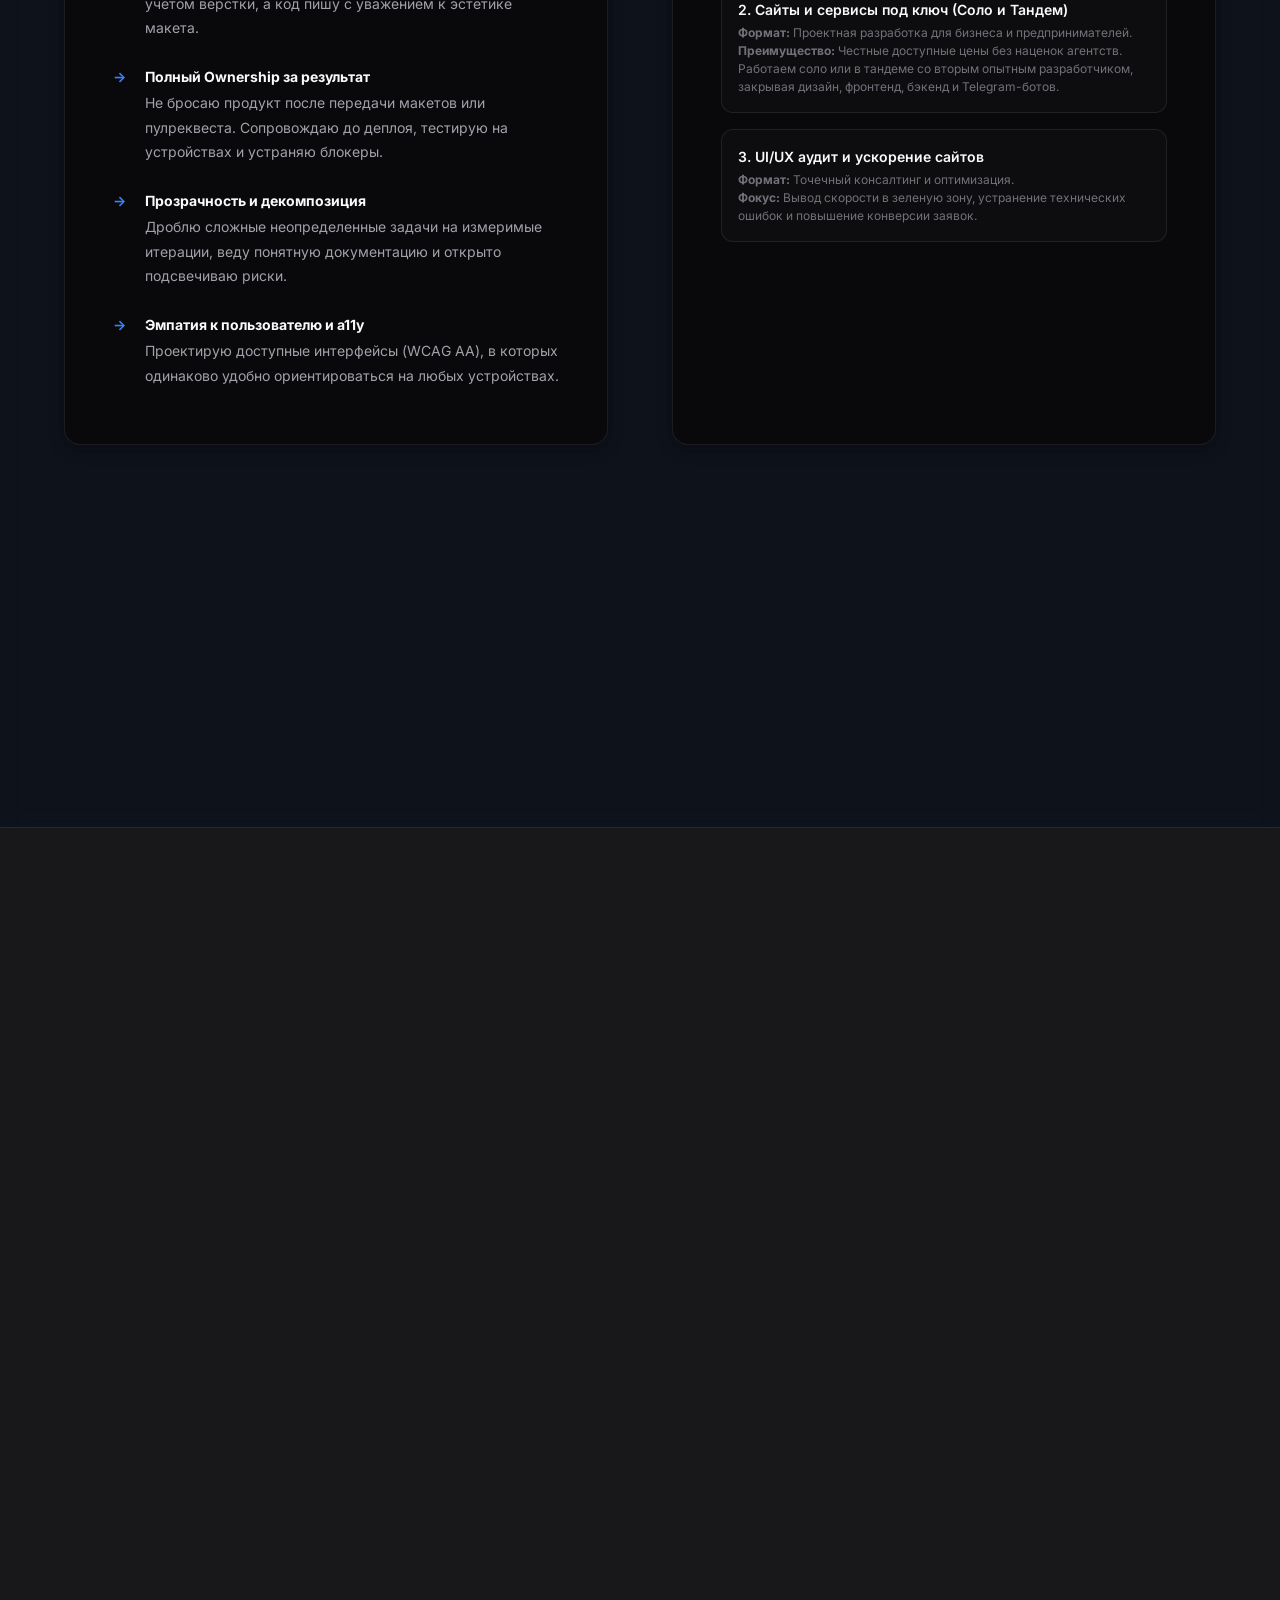
==== commit 9aadf210: "feat(seo): add Yandex verification HTML file and meta tag" ====
--- a/index.html
+++ b/index.html
@@ -13,8 +13,8 @@
   <meta name="theme-color" content="#09090b" />
   <link rel="canonical" href="https://228burger228.github.io/burgerportfolio2.0/" />
 
-  <!-- Verification Tags Placeholder (Яндекс.Вебмастер / Google Search Console) -->
-  <!-- <meta name="yandex-verification" content="ВАШ_КОД_ИЗ_ЯНДЕКС_ВЕБМАСТЕРА" /> -->
+  <!-- Verification Tags (Яндекс.Вебмастер) -->
+  <meta name="yandex-verification" content="289443dbd1069f81" />
   <!-- <meta name="google-site-verification" content="ВАШ_КОД_ИЗ_GOOGLE_SEARCH_CONSOLE" /> -->
 
   <!-- Favicon & Icons -->
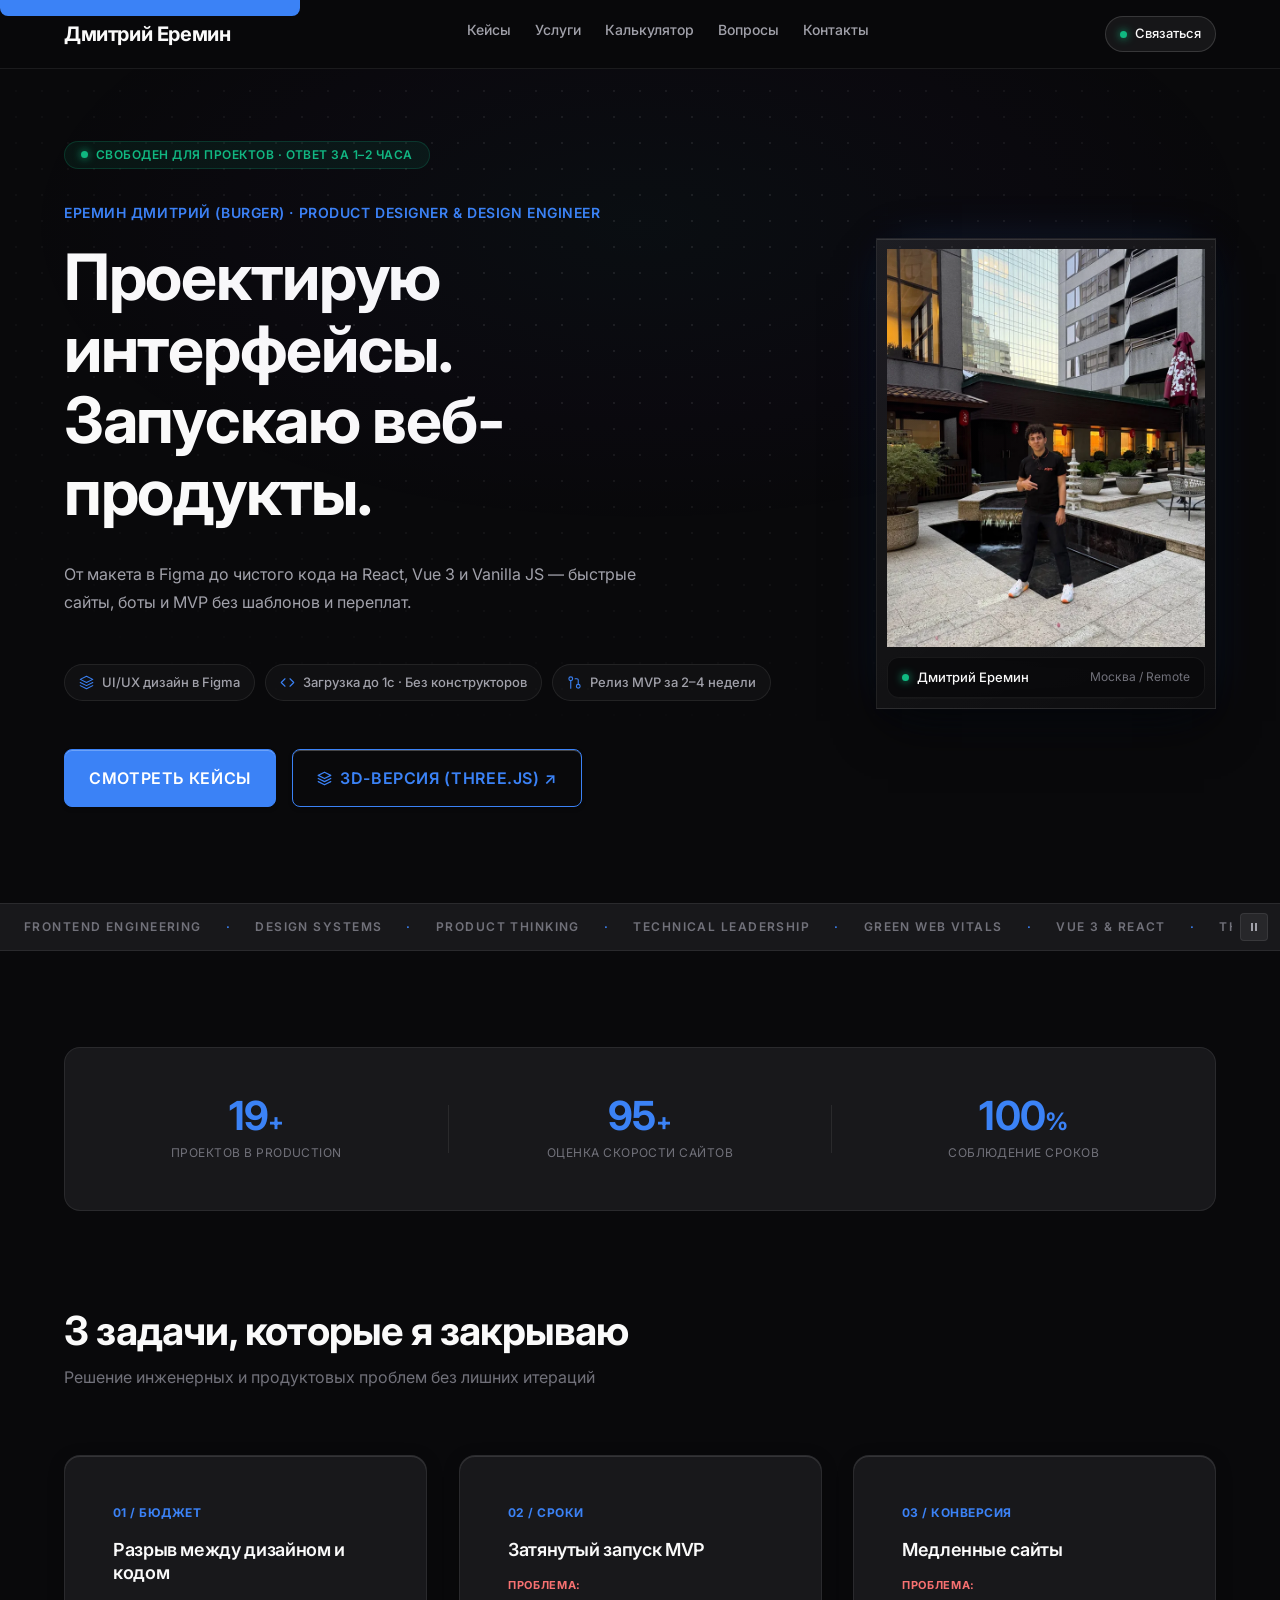
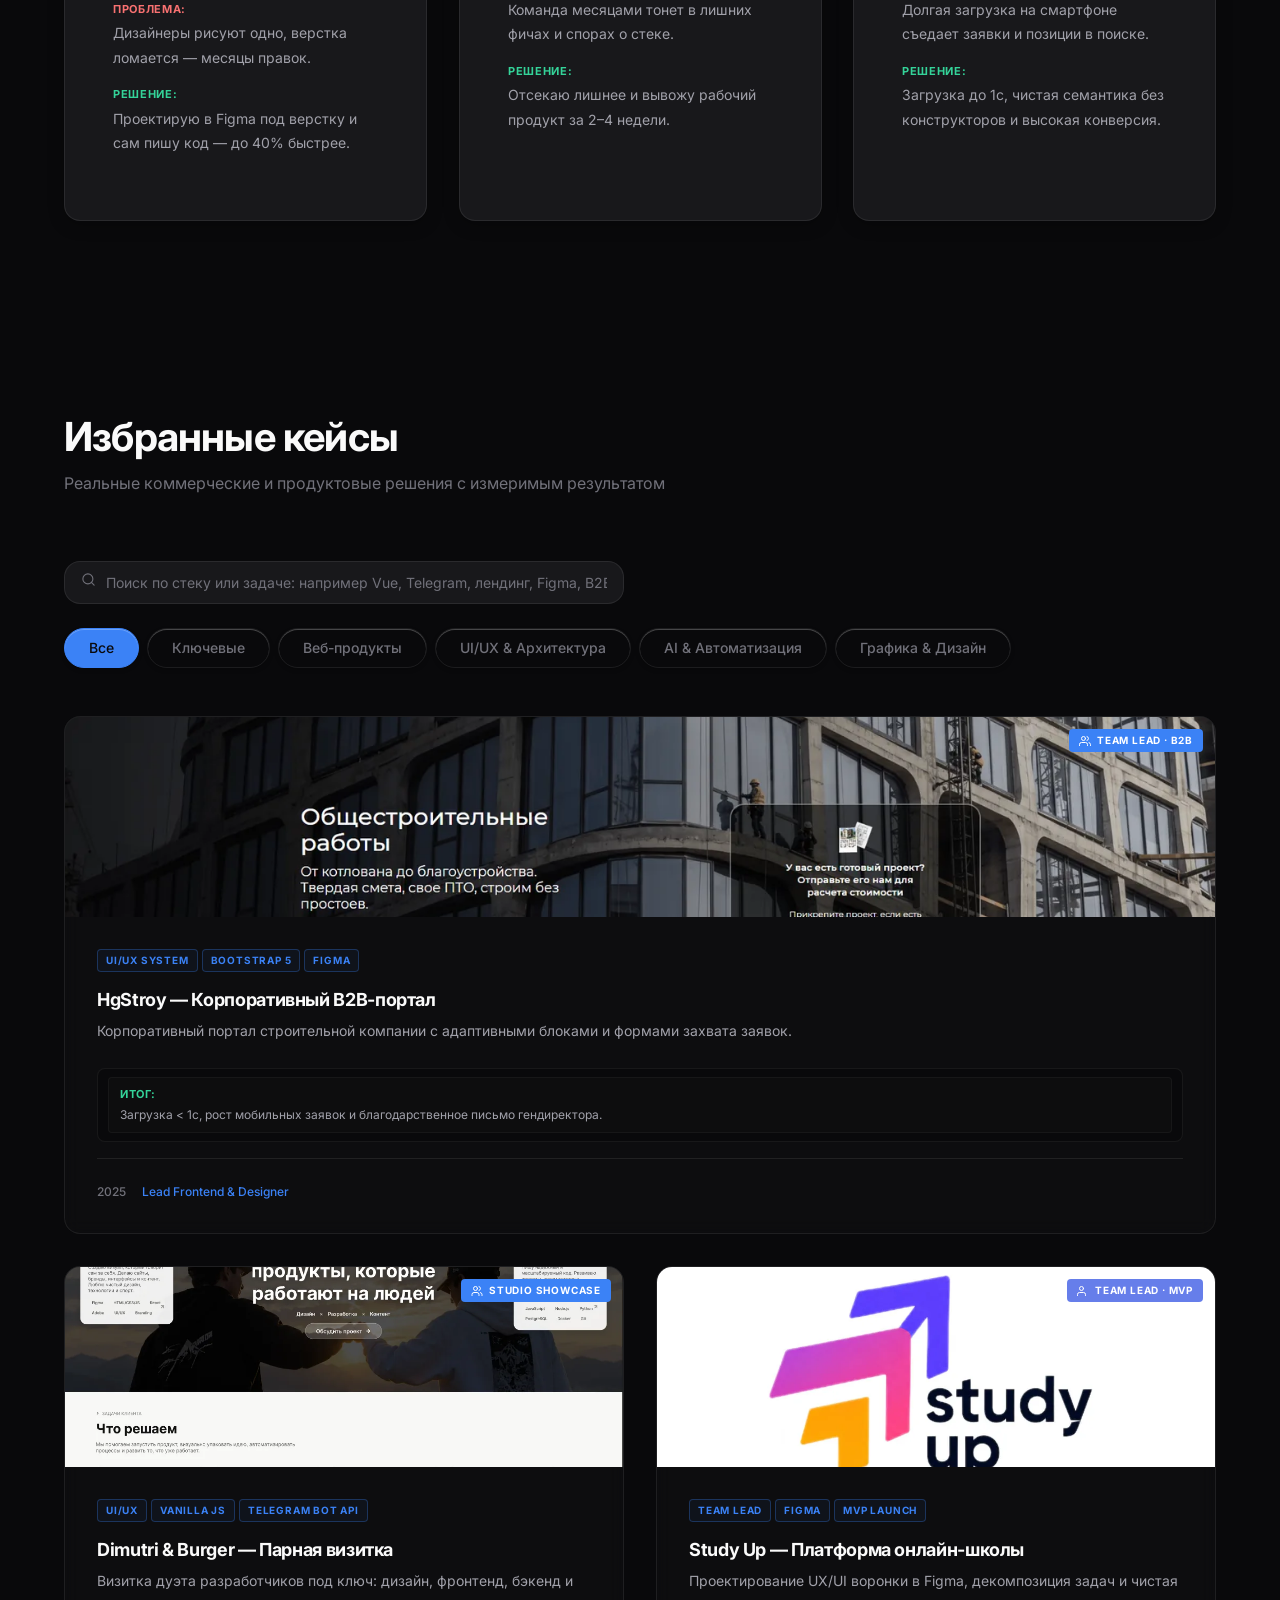
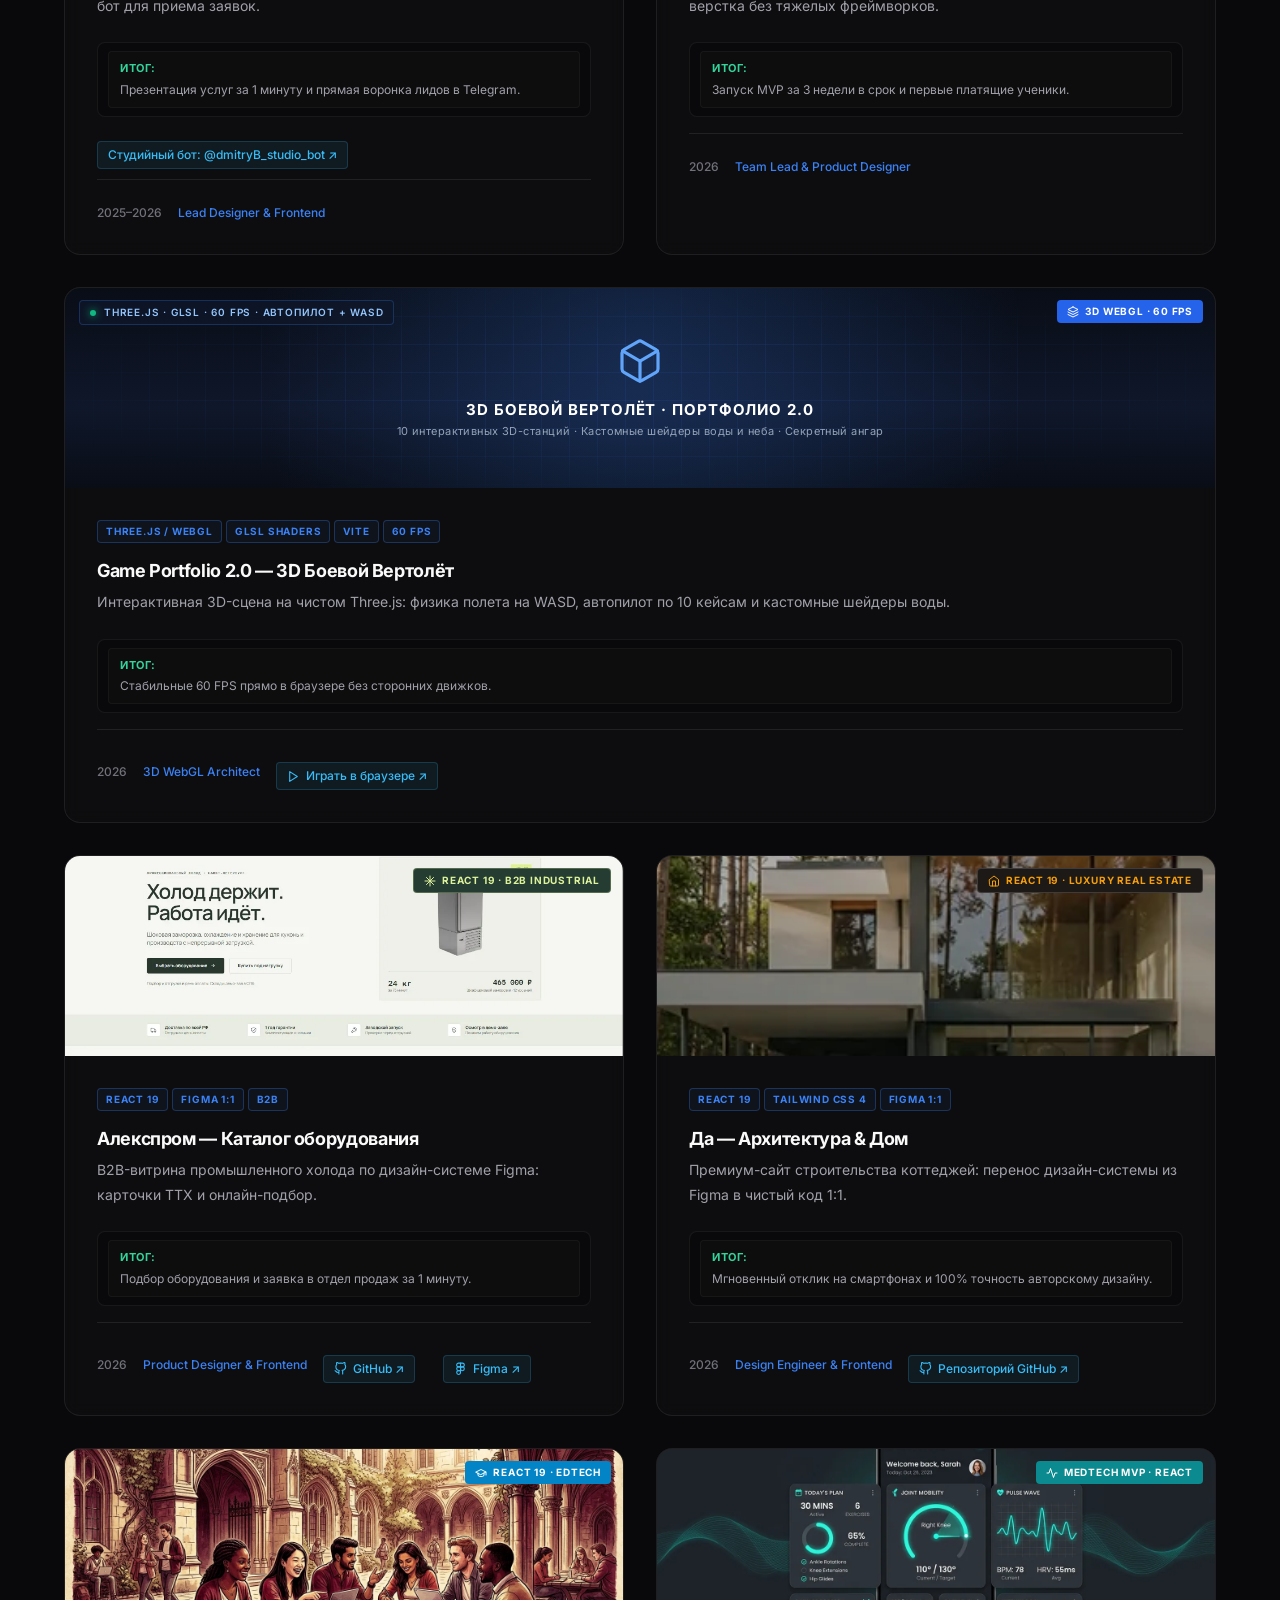
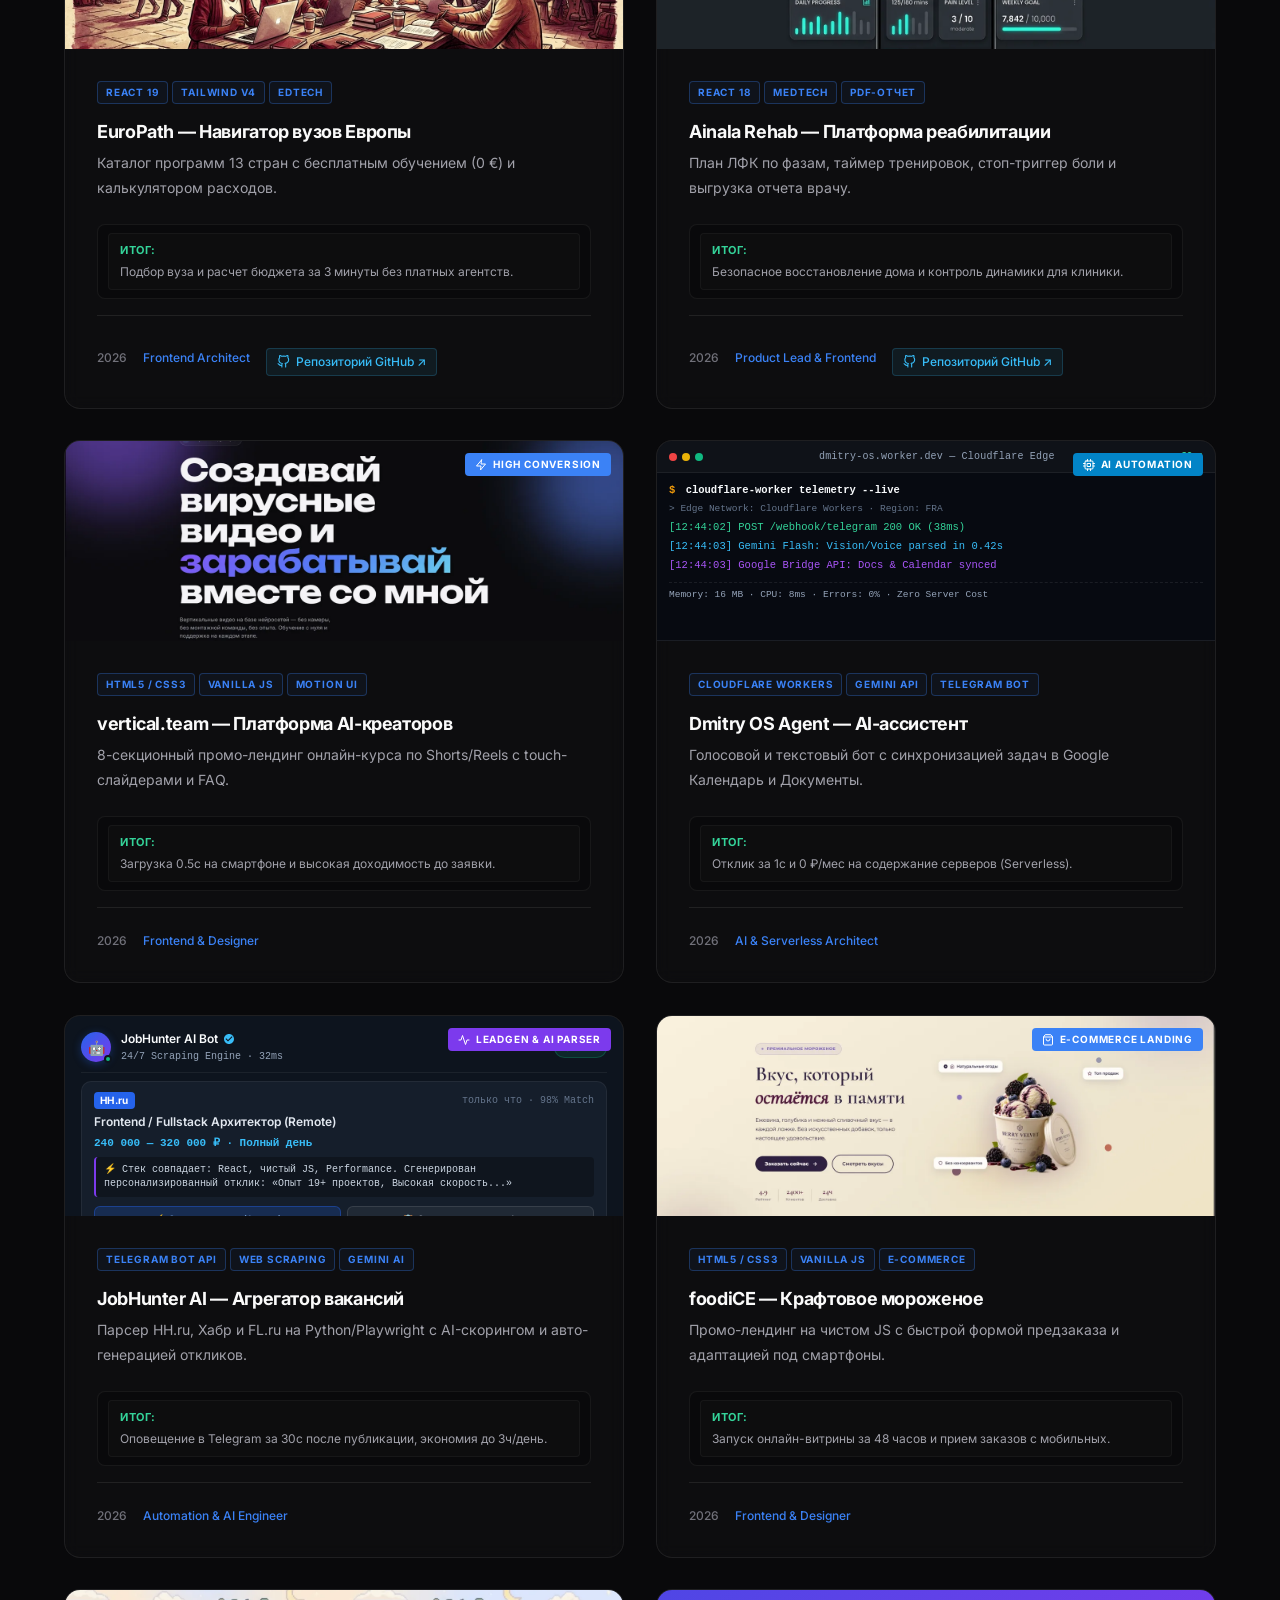
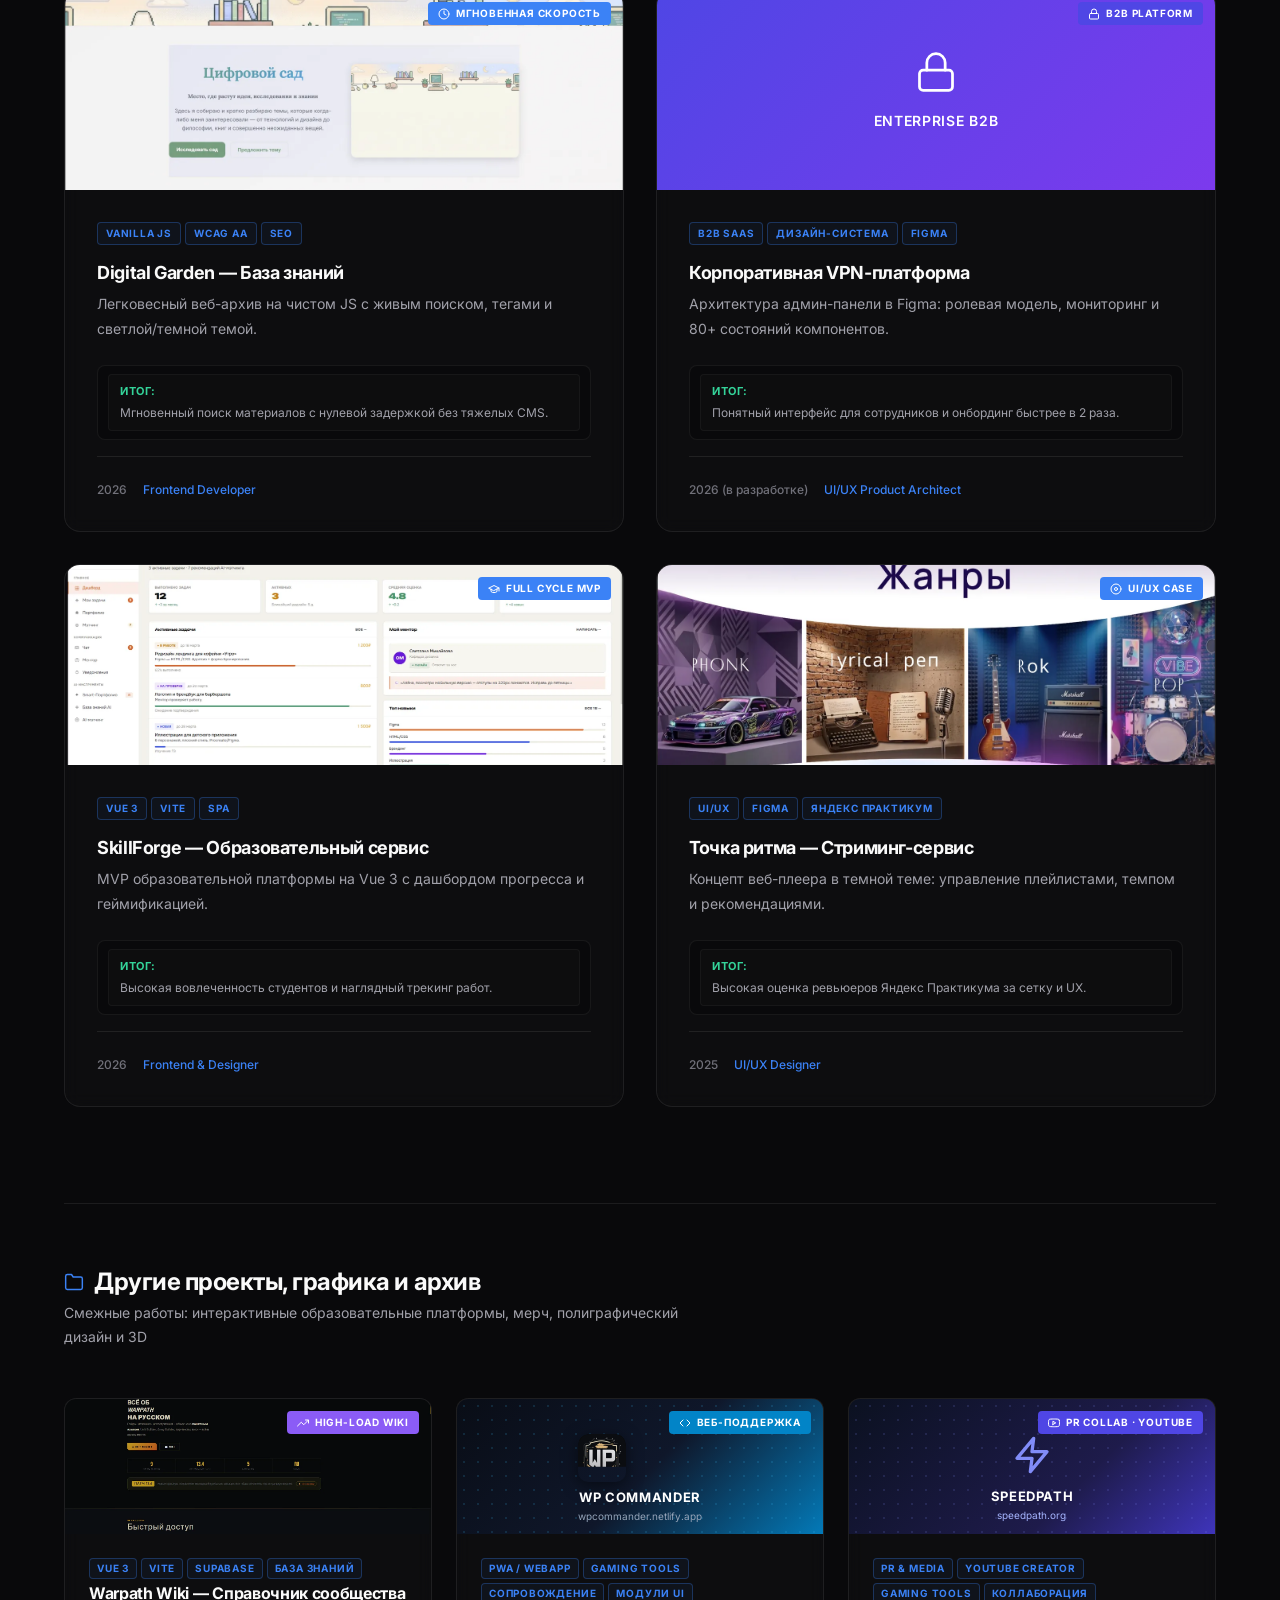
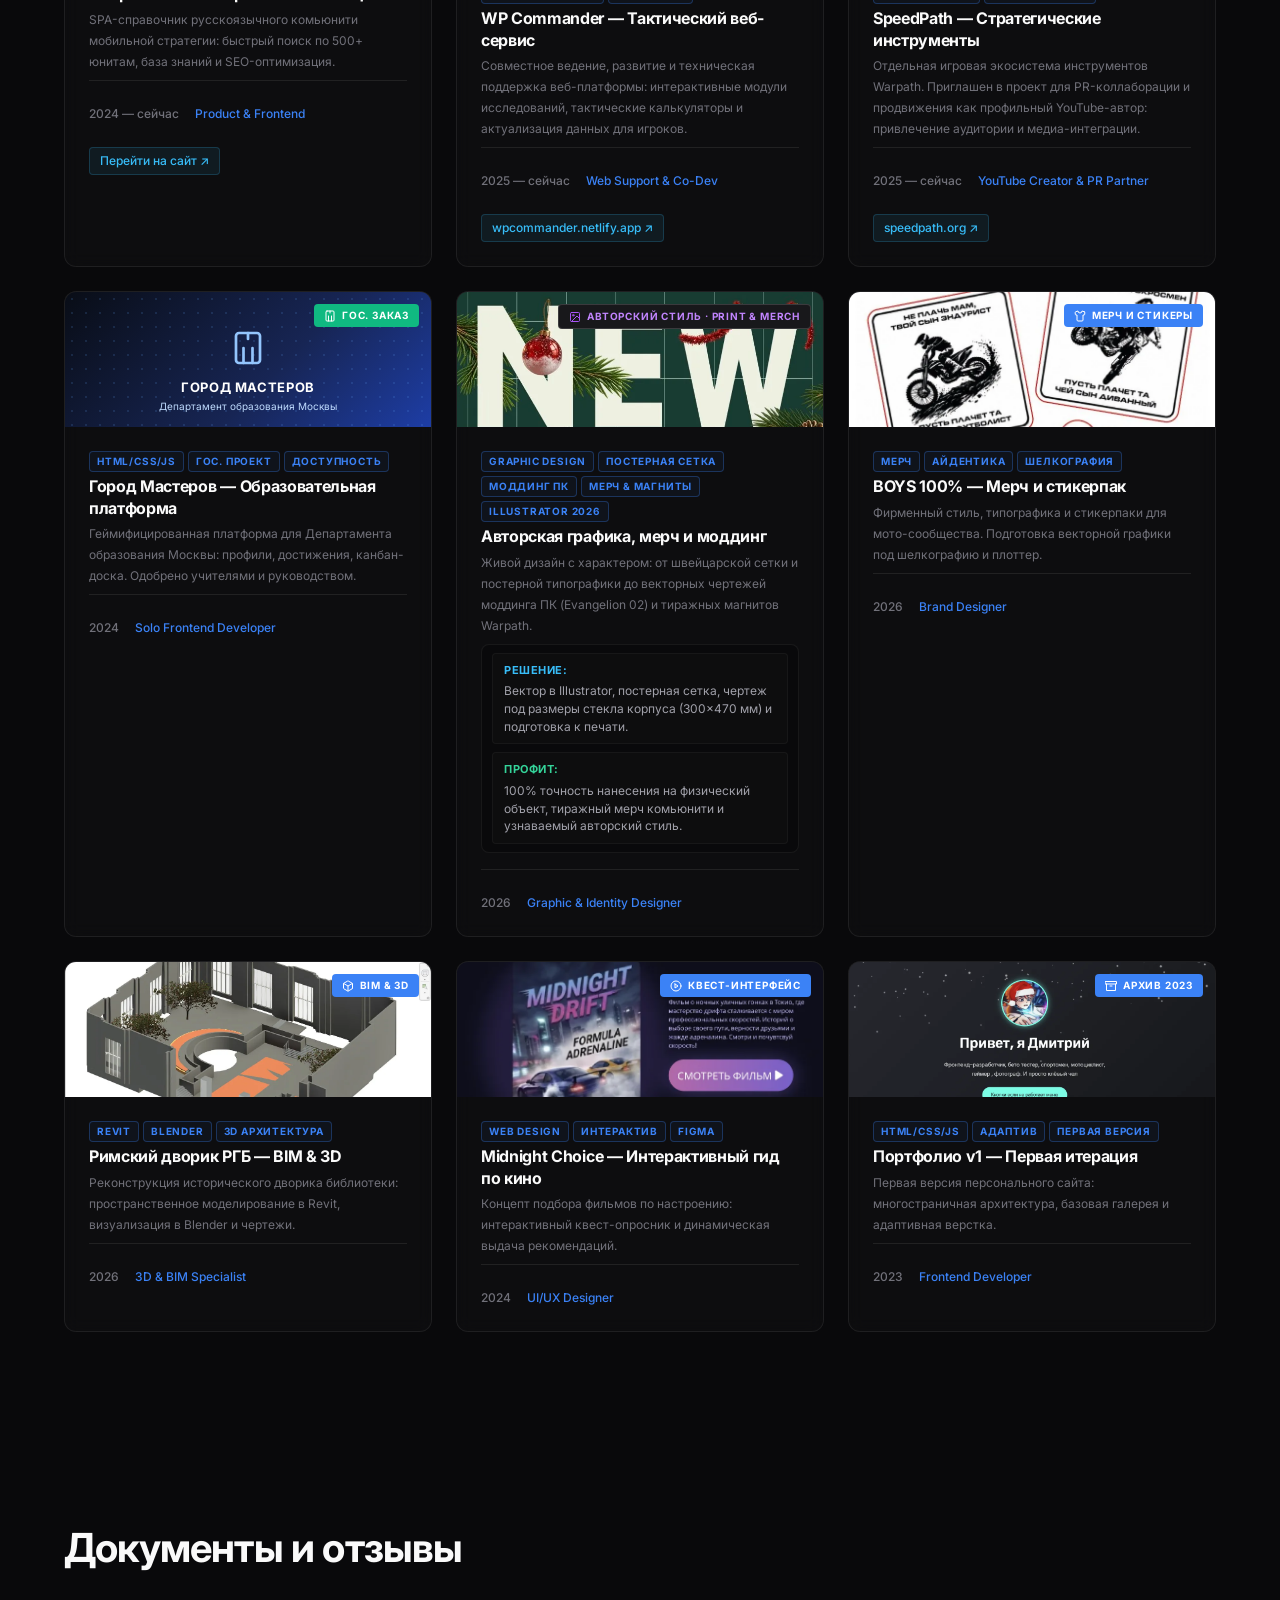
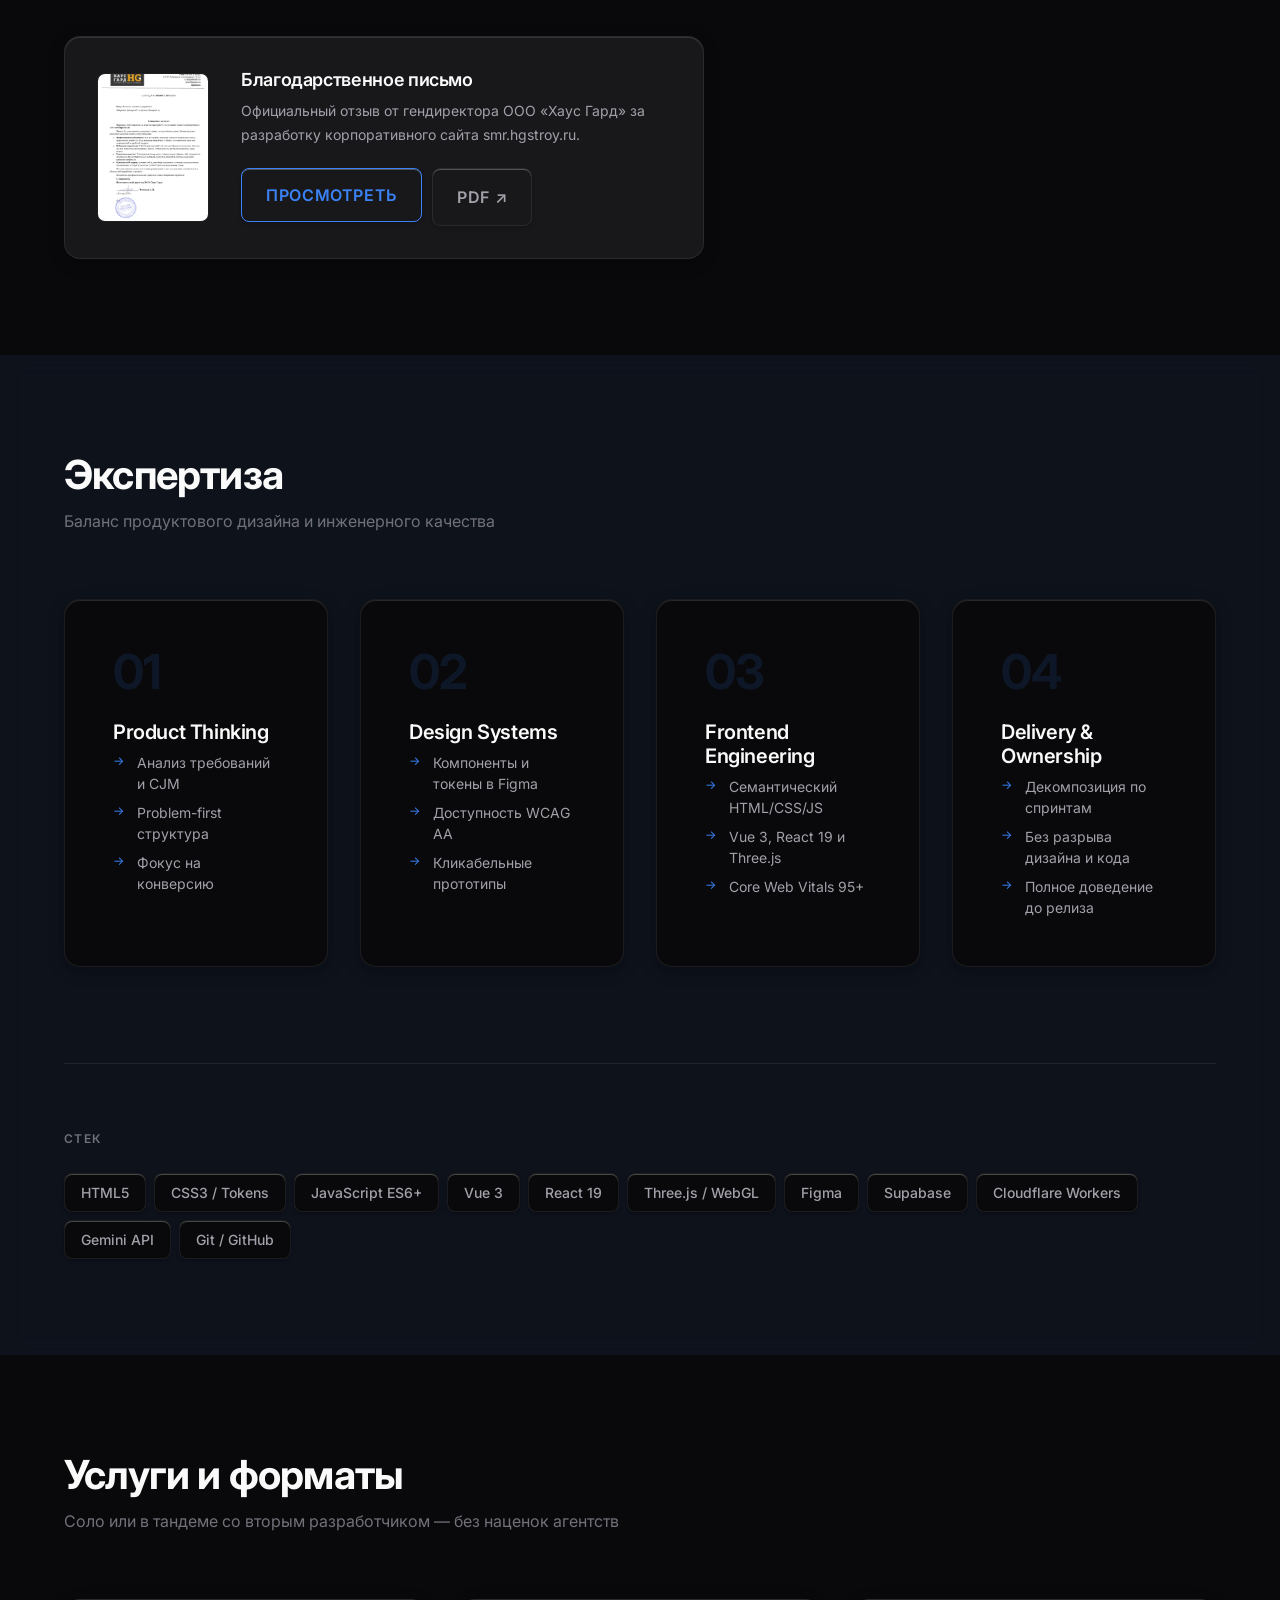
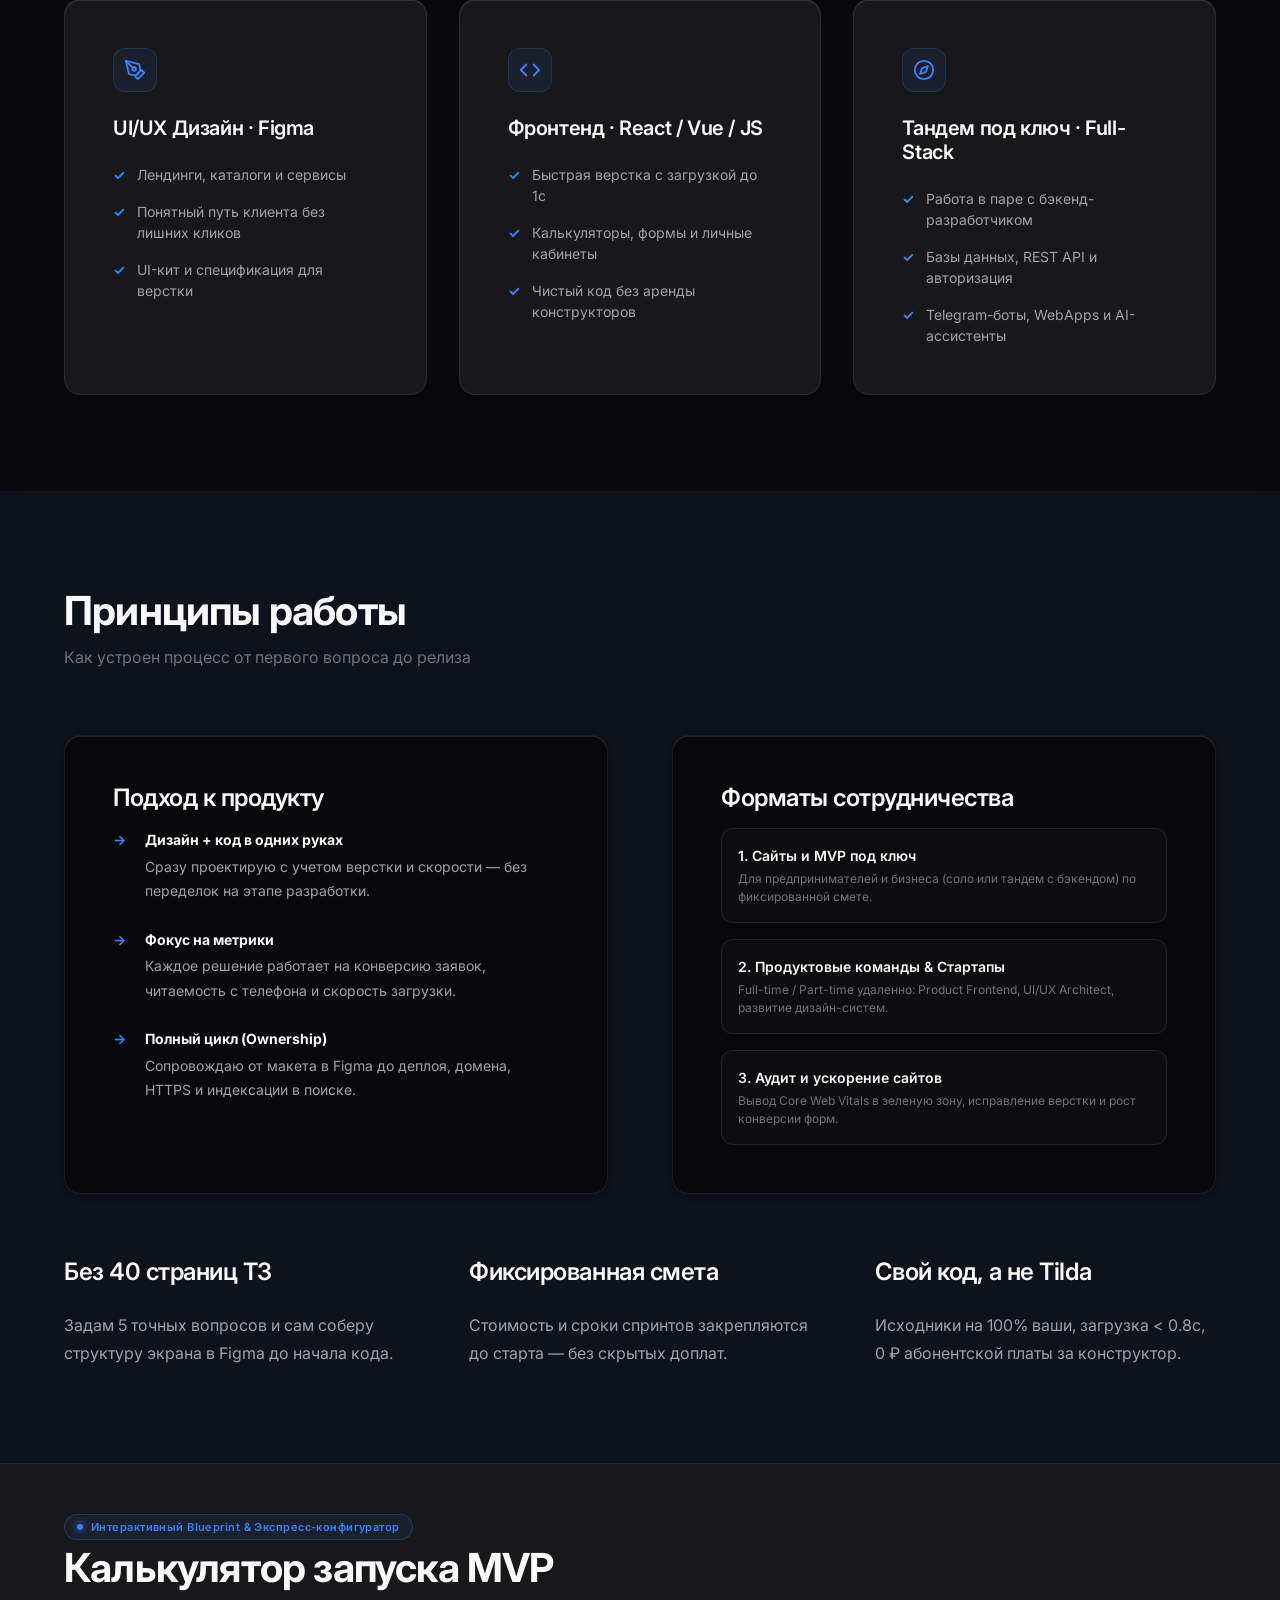
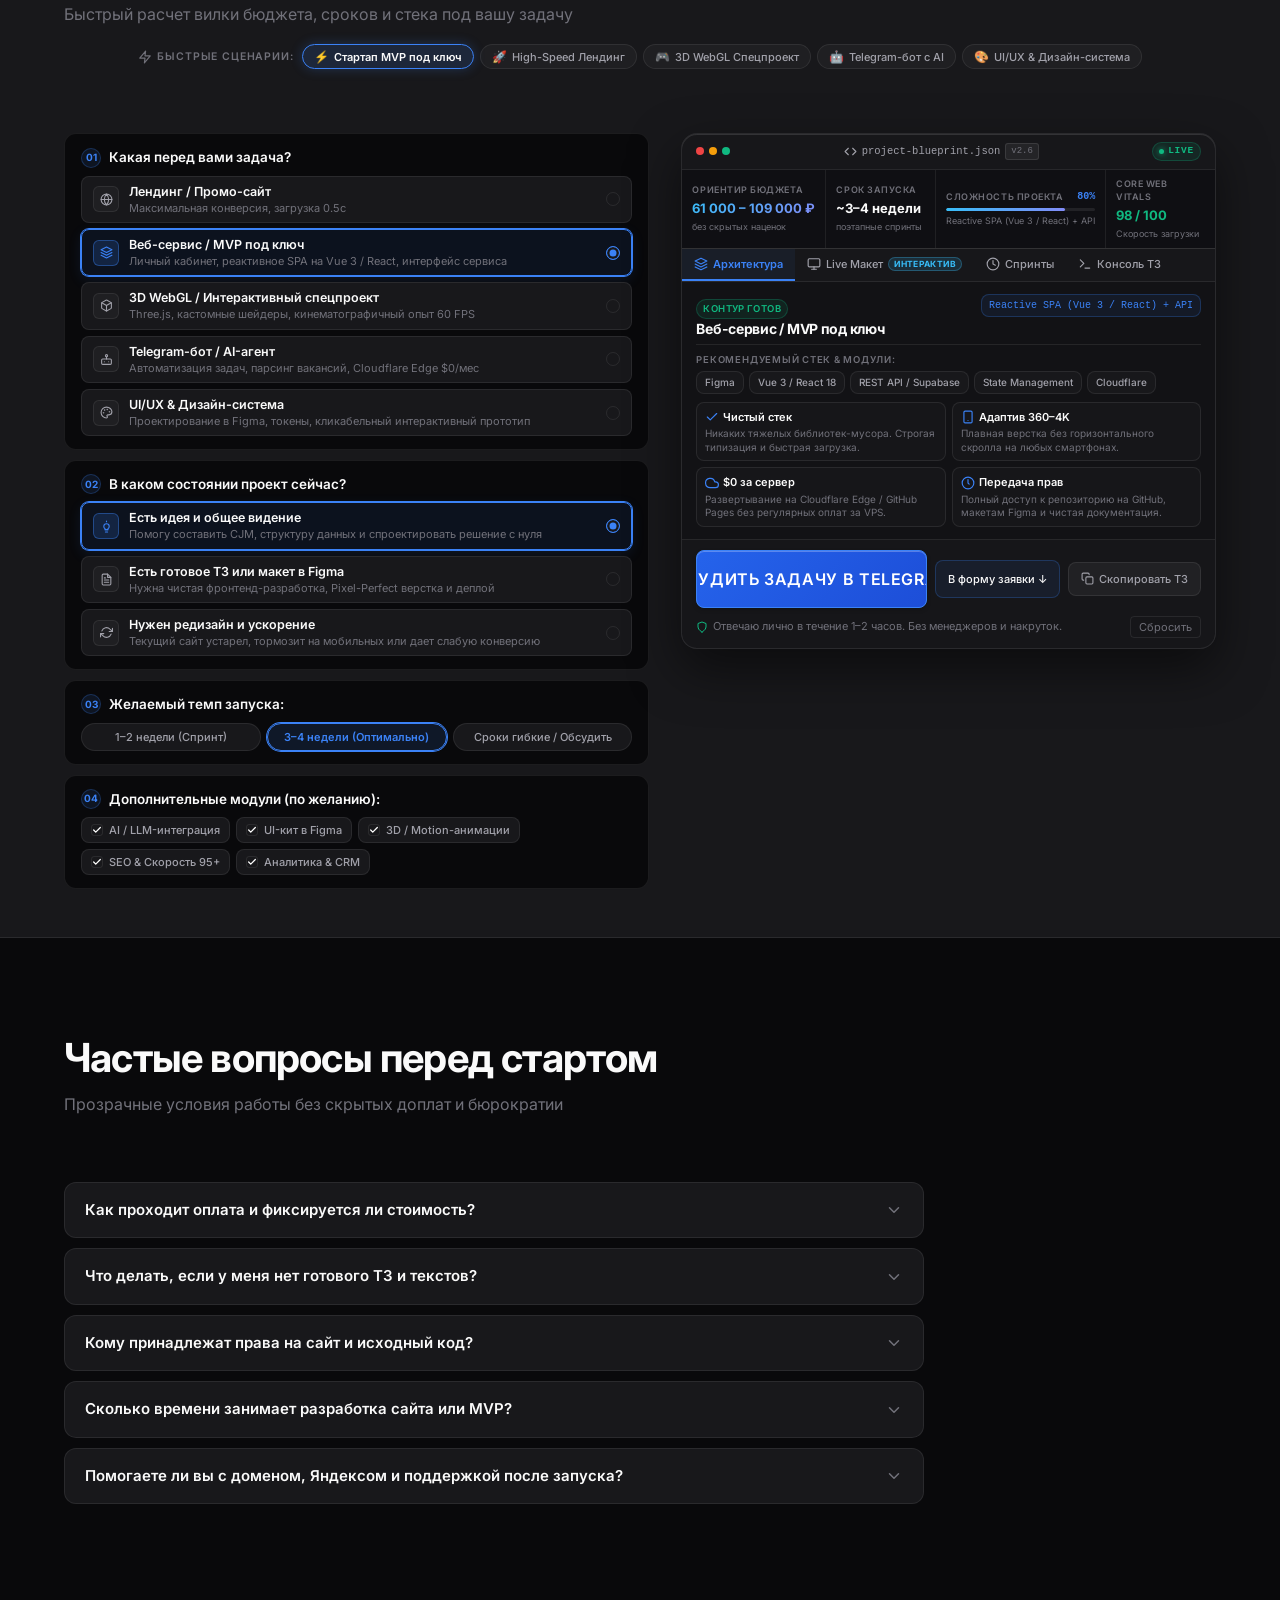
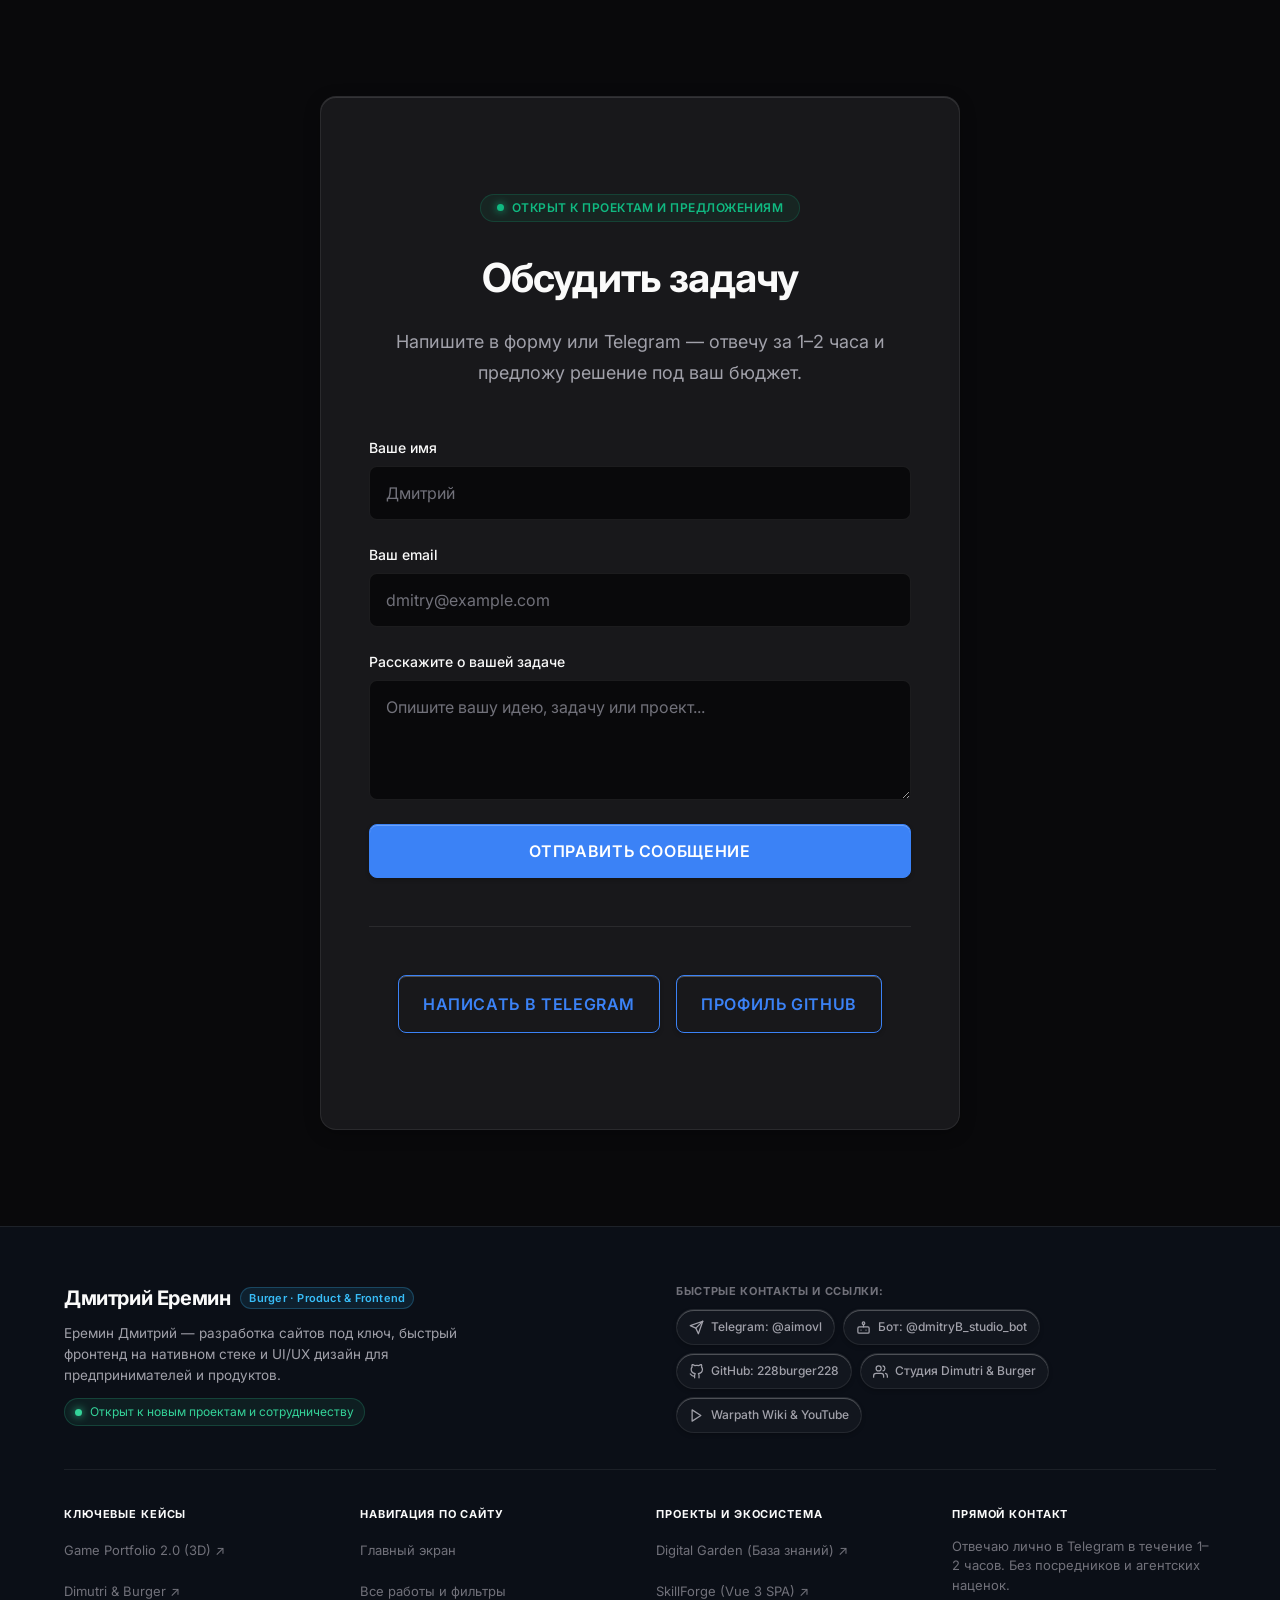
==== commit e3e37bc1: "feat(ui,seo): simplify header, reduce copy density, fix doc modal, add WebP and Eremin Dmitry SEO" ====
--- a/index.html
+++ b/index.html
@@ -3,19 +3,18 @@
 <head>
   <meta charset="UTF-8" />
   <meta name="viewport" content="width=device-width, initial-scale=1.0" />
-  <title>Дмитрий Бургер — Product Designer &amp; Design Engineer · Студия Dmitry &amp; Dima</title>
+  <title>Еремин Дмитрий (Дмитрий Бургер) — Портфолио · Product Designer &amp; Design Engineer</title>
   
   <!-- Primary Meta Tags -->
-  <meta name="description" content="Дмитрий Бургер — Product Designer &amp; Design Engineer. Проектирование и разработка сайтов под ключ, продуктовый UI/UX дизайн, препресс и масштабируемые веб-приложения на чистом коде." />
-  <meta name="keywords" content="Дмитрий Бургер, создание сайтов Москва, заказать сайт, продуктовый дизайнер, веб-разработчик, UI/UX дизайн Figma, разработка сайтов под ключ, препресс полиграфия, настенная печать, frontend developer, landing page под ключ, интерактивный калькулятор сайтов, разработка telegram ботов, Three.js 3D веб, MVP для стартапа, React, Vue 3, Vanilla JS" />
-  <meta name="author" content="Дмитрий Бургер" />
+  <meta name="description" content="Портфолио Еремина Дмитрия (Дмитрий Бургер) — Product Designer &amp; Design Engineer из Москвы. Разработка сайтов под ключ, продуктовый UI/UX дизайн в Figma, Telegram-боты, 3D WebGL и препресс на чистом коде." />
+  <meta name="keywords" content="Еремин Дмитрий, Дмитрий Еремин, Еремин Дмитрий портфолио, Ерёмин Дмитрий, Еремин Дмитрий веб-разработчик, Еремин Дмитрий дизайнер, Дмитрий Бургер, создание сайтов Москва, заказать сайт, продуктовый дизайнер, веб-разработчик, UI/UX дизайн Figma, разработка сайтов под ключ, препресс полиграфия, frontend developer, landing page под ключ, разработка telegram ботов, Three.js 3D веб, MVP для стартапа, React, Vue 3, Vanilla JS" />
+  <meta name="author" content="Дмитрий Еремин (Бургер)" />
   <meta name="robots" content="index, follow, max-image-preview:large, max-snippet:-1, max-video-preview:-1" />
   <meta name="theme-color" content="#09090b" />
-  <link rel="canonical" href="https://228burger228.github.io/burgerportfolio2.0/" />
+  <link rel="canonical" href="https://burger-portfolio.netlify.app/" />
 
   <!-- Verification Tags (Яндекс.Вебмастер) -->
   <meta name="yandex-verification" content="289443dbd1069f81" />
-  <!-- <meta name="google-site-verification" content="ВАШ_КОД_ИЗ_GOOGLE_SEARCH_CONSOLE" /> -->
 
   <!-- Favicon & Icons -->
   <link rel="icon" type="image/svg+xml" href="favicon.svg" />
@@ -24,21 +23,21 @@
   <!-- Open Graph / Facebook / Telegram / VK -->
   <meta property="og:type" content="website" />
   <meta property="og:locale" content="ru_RU" />
-  <meta property="og:site_name" content="Dmitry Burger Portfolio" />
-  <meta property="og:url" content="https://228burger228.github.io/burgerportfolio2.0/" />
-  <meta property="og:title" content="Дмитрий Бургер — Product Designer &amp; Design Engineer" />
-  <meta property="og:description" content="Проектирование и разработка сайтов под ключ, продуктовый UI/UX дизайн в Figma, препресс и масштабируемые веб-приложения на чистом коде без конструкторов." />
-  <meta property="og:image" content="https://228burger228.github.io/burgerportfolio2.0/Porfolscr.png" />
-  <meta property="og:image:width" content="1200" />
-  <meta property="og:image:height" content="630" />
-  <meta property="og:image:alt" content="Портфолио Дмитрия Бургера" />
+  <meta property="og:site_name" content="Еремин Дмитрий — Портфолио" />
+  <meta property="og:url" content="https://burger-portfolio.netlify.app/" />
+  <meta property="og:title" content="Еремин Дмитрий (Бургер) — Портфолио · Product Designer &amp; Design Engineer" />
+  <meta property="og:description" content="Портфолио Дмитрия Еремина: проектирование и разработка сайтов под ключ, UI/UX дизайн в Figma, Telegram-боты и веб-приложения на чистом коде." />
+  <meta property="og:image" content="https://burger-portfolio.netlify.app/Porfolscr.png" />
+  <meta property="og:image:width" content="1250" />
+  <meta property="og:image:height" content="956" />
+  <meta property="og:image:alt" content="Портфолио Еремина Дмитрия (Бургер)" />
 
   <!-- Twitter Card -->
   <meta name="twitter:card" content="summary_large_image" />
-  <meta name="twitter:url" content="https://228burger228.github.io/burgerportfolio2.0/" />
-  <meta name="twitter:title" content="Дмитрий Бургер — Product Designer &amp; Design Engineer" />
-  <meta name="twitter:description" content="Проектирование и разработка сайтов под ключ, продуктовый UI/UX дизайн в Figma, препресс и масштабируемые веб-приложения на чистом коде." />
-  <meta name="twitter:image" content="https://228burger228.github.io/burgerportfolio2.0/Porfolscr.png" />
+  <meta name="twitter:url" content="https://burger-portfolio.netlify.app/" />
+  <meta name="twitter:title" content="Еремин Дмитрий (Бургер) — Портфолио · Product Designer &amp; Design Engineer" />
+  <meta name="twitter:description" content="Портфолио Дмитрия Еремина: сайты под ключ, UI/UX дизайн в Figma, Telegram-боты и чистый код." />
+  <meta name="twitter:image" content="https://burger-portfolio.netlify.app/Porfolscr.png" />
 
   <!-- Structured Data: Schema.org JSON-LD -->
   <script type="application/ld+json">
@@ -47,13 +46,18 @@
     "@graph": [
       {
         "@type": "Person",
-        "@id": "https://228burger228.github.io/burgerportfolio2.0/#person",
-        "name": "Дмитрий Бургер",
-        "alternateName": "Burger",
+        "@id": "https://burger-portfolio.netlify.app/#person",
+        "name": "Дмитрий Еремин",
+        "alternateName": ["Еремин Дмитрий", "Ерёмин Дмитрий", "Дмитрий Бургер", "Dmitry Burger", "Burger"],
         "jobTitle": "Product Designer & Design Engineer",
-        "url": "https://228burger228.github.io/burgerportfolio2.0/",
-        "image": "https://228burger228.github.io/burgerportfolio2.0/mefoto.jpg",
-        "description": "Product Designer & Design Engineer. Проектирование и разработка сайтов под ключ, продуктовый UI/UX дизайн, препресс и масштабируемые веб-приложения на чистом коде.",
+        "url": "https://burger-portfolio.netlify.app/",
+        "image": "https://burger-portfolio.netlify.app/mefoto.jpg",
+        "description": "Дмитрий Еремин (Бургер) — Product Designer & Design Engineer. Проектирование и разработка сайтов под ключ, продуктовый UI/UX дизайн, препресс и масштабируемые веб-приложения на чистом коде.",
+        "address": {
+          "@type": "PostalAddress",
+          "addressLocality": "Москва",
+          "addressCountry": "RU"
+        },
         "alumniOf": {
           "@type": "EducationalOrganization",
           "name": "МГКЭИТ"
@@ -61,7 +65,7 @@
         "sameAs": [
           "https://github.com/228burger228",
           "https://t.me/aimovl",
-          "https://burger-portfolio.netlify.app",
+          "https://228burger228.github.io/burgerportfolio2.0/",
           "https://228burger228.github.io/portfelDD/"
         ],
         "knowsAbout": [
@@ -84,6 +88,12 @@
           "itemListElement": [
             {
               "@type": "Offer",
+              "priceSpecification": {
+                "@type": "PriceSpecification",
+                "priceCurrency": "RUB",
+                "minPrice": 25000,
+                "maxPrice": 45000
+              },
               "itemOffered": {
                 "@type": "Service",
                 "name": "Разработка сайтов и лендингов под ключ",
@@ -92,14 +102,26 @@
             },
             {
               "@type": "Offer",
+              "priceSpecification": {
+                "@type": "PriceSpecification",
+                "priceCurrency": "RUB",
+                "minPrice": 35000,
+                "maxPrice": 95000
+              },
               "itemOffered": {
                 "@type": "Service",
-                "name": "UI/UX дизайн и модульные дизайн-системы",
-                "description": "Проектирование пользовательских сценариев в Figma, адаптивные сетки, дизайн под мобильные устройства и ПК."
+                "name": "UI/UX дизайн, веб-сервисы и MVP под ключ",
+                "description": "Проектирование пользовательских сценариев в Figma, реактивные SPA на React 19 / Vue 3 и адаптивные сетки."
               }
             },
             {
               "@type": "Offer",
+              "priceSpecification": {
+                "@type": "PriceSpecification",
+                "priceCurrency": "RUB",
+                "minPrice": 30000,
+                "maxPrice": 60000
+              },
               "itemOffered": {
                 "@type": "Service",
                 "name": "Telegram-боты, парсеры и AI-автоматизация",
@@ -111,14 +133,59 @@
       },
       {
         "@type": "WebSite",
-        "@id": "https://228burger228.github.io/burgerportfolio2.0/#website",
-        "url": "https://228burger228.github.io/burgerportfolio2.0/",
-        "name": "Дмитрий Бургер — Портфолио",
-        "description": "Портфолио проектов, разработка сайтов под ключ и интерактивный калькулятор стоимости MVP разработки.",
+        "@id": "https://burger-portfolio.netlify.app/#website",
+        "url": "https://burger-portfolio.netlify.app/",
+        "name": "Еремин Дмитрий (Бургер) — Портфолио",
+        "description": "Портфолио проектов Дмитрия Еремина, разработка сайтов под ключ и интерактивный калькулятор стоимости MVP.",
         "inLanguage": "ru",
         "publisher": {
-          "@id": "https://228burger228.github.io/burgerportfolio2.0/#person"
+          "@id": "https://burger-portfolio.netlify.app/#person"
         }
+      },
+      {
+        "@type": "FAQPage",
+        "mainEntity": [
+          {
+            "@type": "Question",
+            "name": "Как проходит оплата и фиксируется ли стоимость?",
+            "acceptedAnswer": {
+              "@type": "Answer",
+              "text": "Стоимость и сроки закрепляются до старта. Работа разбита на спринты (прототип в Figma, верстка, функционал и деплой), оплата поэтапно по факту сдачи каждого этапа."
+            }
+          },
+          {
+            "@type": "Question",
+            "name": "Что делать, если у меня нет готового ТЗ и текстов?",
+            "acceptedAnswer": {
+              "@type": "Answer",
+              "text": "Писать 40 страниц ТЗ не нужно. Задаю 5 точных вопросов о бизнесе и клиентах, самостоятельно собираю структуру, продающие смыслы и кликабельный прототип в Figma."
+            }
+          },
+          {
+            "@type": "Question",
+            "name": "Кому принадлежат права на сайт и исходный код?",
+            "acceptedAnswer": {
+              "@type": "Answer",
+              "text": "На 100% вам. Весь код передается в ваш GitHub-репозиторий или на ваш хостинг, без привязки к платным конструкторам вроде Tilda и ежемесячной аренды."
+            }
+          },
+          {
+            "@type": "Question",
+            "name": "Сколько времени занимает разработка сайта или MVP?",
+            "acceptedAnswer": {
+              "@type": "Answer",
+              "text": "Лендинг под ключ запускается за 1–2 недели, полноценный веб-сервис (MVP) или 3D-спецпроект — за 3–4 недели спринтами."
+            }
+          },
+          {
+            "@type": "Question",
+            "name": "Есть ли поддержка после запуска проекта?",
+            "acceptedAnswer": {
+              "@type": "Answer",
+              "text": "Да. После релиза я остаюсь на связи, помогаю с привязкой домена, настройкой Яндекс.Вебмастера, Метрики и оперативно устраняю любые вопросы."
+            }
+          }
+        ]
       }
     ]
   }
@@ -130,39 +197,40 @@
   <link href="https://fonts.googleapis.com/css2?family=Inter:wght@400;500;600;700&display=swap" rel="stylesheet" />
 
   <!-- Stylesheets -->
-  <link rel="stylesheet" href="css/tokens.css?v=20261124-cards-glass" />
-  <link rel="stylesheet" href="css/base.css?v=20261124-cards-glass" />
-  <link rel="stylesheet" href="css/layout.css?v=20261124-cards-glass" />
-  <link rel="stylesheet" href="css/components.css?v=20261124-cards-glass" />
-  <link rel="stylesheet" href="css/responsive.css?v=20261124-cards-glass" />
+  <link rel="stylesheet" href="css/tokens.css?v=20261124-webp-dialog" />
+  <link rel="stylesheet" href="css/base.css?v=20261124-webp-dialog" />
+  <link rel="stylesheet" href="css/layout.css?v=20261124-webp-dialog" />
+  <link rel="stylesheet" href="css/components.css?v=20261124-webp-dialog" />
+  <link rel="stylesheet" href="css/responsive.css?v=20261124-webp-dialog" />
 </head>
 <body>
   <a href="#main-content" class="skip-link" id="skip-link">Перейти к основному контенту</a>
 
   <!-- NAVIGATION -->
-  <nav class="navbar" role="navigation" aria-label="Главная навигация">
+  <nav class="navbar" aria-label="Главная навигация">
     <div class="navbar-container">
-      <a href="#" class="navbar-brand" aria-label="Дмитрий Бургер - Главная">
-        <span class="brand-text">Dmitry Burger</span>
+      <a href="#hero" class="navbar-brand" aria-label="Дмитрий Еремин (Бургер) - Наверх">
+        <span class="brand-text">Дмитрий Еремин</span>
       </a>
       <button class="navbar-toggle" id="navbar-toggle" aria-label="Открыть меню" aria-expanded="false" aria-controls="navbar-menu">
         <span class="toggle-icon"></span>
         <span class="toggle-icon"></span>
         <span class="toggle-icon"></span>
       </button>
-      <ul class="navbar-menu" id="navbar-menu" role="menubar">
-        <li role="none"><a href="#hero" class="nav-link" role="menuitem">Главная</a></li>
-        <li role="none"><a href="#case-studies" class="nav-link" role="menuitem">Работы</a></li>
-        <li role="none"><a href="#expertise" class="nav-link" role="menuitem">Экспертиза</a></li>
-        <li role="none"><a href="#services" class="nav-link" role="menuitem">Услуги</a></li>
-        <li role="none"><a href="#calculator" class="nav-link" role="menuitem">Калькулятор MVP</a></li>
-        <li role="none"><a href="#about" class="nav-link" role="menuitem">О подходе</a></li>
-        <li role="none"><a href="#contact" class="nav-link" role="menuitem">Контакты</a></li>
-        <li class="navbar-mobile-cta" role="none">
-          <a href="#contact" class="btn btn-primary" role="menuitem">Обсудить проект</a>
+      <ul class="navbar-menu" id="navbar-menu">
+        <li><a href="#case-studies" class="nav-link">Кейсы</a></li>
+        <li><a href="#services" class="nav-link">Услуги</a></li>
+        <li><a href="#calculator" class="nav-link">Калькулятор</a></li>
+        <li><a href="#faq" class="nav-link">Вопросы</a></li>
+        <li><a href="#contact" class="nav-link">Контакты</a></li>
+        <li class="navbar-mobile-cta">
+          <a href="https://t.me/aimovl" target="_blank" rel="noopener noreferrer" class="btn btn-secondary">Telegram · @aimovl ↗</a>
         </li>
       </ul>
-      <a href="#contact" class="btn btn-primary navbar-cta" aria-label="Связаться">Обсудить проект</a>
+      <a href="#contact" class="navbar-cta" aria-label="Связаться">
+        <span class="avail-dot" aria-hidden="true"></span>
+        <span>Связаться</span>
+      </a>
     </div>
   </nav>
 
@@ -175,48 +243,37 @@
           <div class="hero-content">
             <div class="hero-badge animate-fade-up" aria-label="Статус">
               <span class="avail-dot" aria-hidden="true"></span>
-              Открыт к проектам · Ответ за 1–2 часа
+              Свободен для проектов · Ответ за 1–2 часа
             </div>
             <p class="hero-role animate-fade-up" aria-label="Роль">
-              Product Designer &amp; Design Engineer · UI/UX &amp; Frontend
+              Еремин Дмитрий (Burger) · Product Designer &amp; Design Engineer
             </p>
             <h1 id="hero-title" class="hero-title animate-fade-up">
-              Проектирую визуальные системы.<br>Воплощаю веб-проекты в прибыль.
+              Проектирую интерфейсы.<br>Запускаю веб-продукты.
             </h1>
             <p class="hero-description animate-fade-up">
-              Создаю продающие интерфейсы и дизайн-системы, которые окупаются: от прототипа в Figma до чистого кода на React и Vanilla JS с моментальной загрузкой и ростом конверсии.
+              От макета в Figma до чистого кода на React, Vue 3 и Vanilla JS — быстрые сайты, боты и MVP без шаблонов и переплат.
             </p>
             
-            <!-- Язык функций: 3 ключевые функции -->
-            <div class="hero-functions animate-fade-up" aria-label="Ключевые функции">
-              <div class="func-chip">
-                <div class="func-head">
-                  <svg width="18" height="18" viewBox="0 0 24 24" fill="none" stroke="currentColor" stroke-width="1.75" stroke-linecap="round" stroke-linejoin="round" aria-hidden="true"><path d="M12 2L2 7l10 5 10-5-10-5z"></path><path d="M2 17l10 5 10-5"></path><path d="M2 12l10 5 10-5"></path></svg>
-                  <span>Дизайн с конверсией (UI/UX)</span>
-                </div>
-                <p class="func-desc">Понятные сценарии без лишних кликов: интерфейсы, которые ведут пользователя к покупке и заявке</p>
-              </div>
-              <div class="func-chip">
-                <div class="func-head">
-                  <svg width="18" height="18" viewBox="0 0 24 24" fill="none" stroke="currentColor" stroke-width="1.75" stroke-linecap="round" stroke-linejoin="round" aria-hidden="true"><polyline points="16 18 22 12 16 6"></polyline><polyline points="8 6 2 12 8 18"></polyline></svg>
-                  <span>Чистый код без тормозов</span>
-                </div>
-                <p class="func-desc">React 19 и нативный JS: мгновенная загрузка до 1с, отсутствие багов и 100% мобильный адаптив</p>
-              </div>
-              <div class="func-chip">
-                <div class="func-head">
-                  <svg width="18" height="18" viewBox="0 0 24 24" fill="none" stroke="currentColor" stroke-width="1.75" stroke-linecap="round" stroke-linejoin="round" aria-hidden="true"><circle cx="18" cy="18" r="3"></circle><circle cx="6" cy="6" r="3"></circle><path d="M13 6h3a2 2 0 0 1 2 2v7"></path><line x1="6" y1="9" x2="6" y2="21"></line></svg>
-                  <span>Запуск под ключ (Duo Studio)</span>
-                </div>
-                <p class="func-desc">Дизайн, фронтенд, базы данных и боты: запуск в срок без срыва дедлайнов и скрытых доплат</p>
-              </div>
+            <div class="hero-highlights animate-fade-up" aria-label="Ключевые направления">
+              <span class="hero-highlight-pill">
+                <svg width="15" height="15" viewBox="0 0 24 24" fill="none" stroke="currentColor" stroke-width="1.75" stroke-linecap="round" stroke-linejoin="round" aria-hidden="true"><path d="M12 2L2 7l10 5 10-5-10-5z"></path><path d="M2 17l10 5 10-5"></path><path d="M2 12l10 5 10-5"></path></svg>
+                <span>UI/UX дизайн в Figma</span>
+              </span>
+              <span class="hero-highlight-pill">
+                <svg width="15" height="15" viewBox="0 0 24 24" fill="none" stroke="currentColor" stroke-width="1.75" stroke-linecap="round" stroke-linejoin="round" aria-hidden="true"><polyline points="16 18 22 12 16 6"></polyline><polyline points="8 6 2 12 8 18"></polyline></svg>
+                <span>Загрузка до 1с · Без конструкторов</span>
+              </span>
+              <span class="hero-highlight-pill">
+                <svg width="15" height="15" viewBox="0 0 24 24" fill="none" stroke="currentColor" stroke-width="1.75" stroke-linecap="round" stroke-linejoin="round" aria-hidden="true"><circle cx="18" cy="18" r="3"></circle><circle cx="6" cy="6" r="3"></circle><path d="M13 6h3a2 2 0 0 1 2 2v7"></path><line x1="6" y1="9" x2="6" y2="21"></line></svg>
+                <span>Релиз MVP за 2–4 недели</span>
+              </span>
             </div>
 
             <div class="hero-cta animate-fade-up">
               <a href="#case-studies" class="btn btn-primary">Смотреть кейсы</a>
-              <a href="#contact" class="btn btn-secondary">Обсудить проект</a>
               <a href="https://228burger228.github.io/Game-portfolio/" target="_blank" rel="noopener noreferrer" class="btn btn-secondary" aria-label="Запустить 3D-версию портфолио на Three.js">
-                <svg width="15" height="15" viewBox="0 0 24 24" fill="none" stroke="currentColor" stroke-width="2" stroke-linecap="round" stroke-linejoin="round" aria-hidden="true" style="margin-right: 6px;"><polygon points="12 2 2 7 12 12 22 7 12 2"></polygon><polyline points="2 17 12 22 22 17"></polyline><polyline points="2 12 12 17 22 12"></polyline></svg>
+                <svg width="15" height="15" viewBox="0 0 24 24" fill="none" stroke="currentColor" stroke-width="2" stroke-linecap="round" stroke-linejoin="round" aria-hidden="true"><polygon points="12 2 2 7 12 12 22 7 12 2"></polygon><polyline points="2 17 12 22 22 17"></polyline><polyline points="2 12 12 17 22 12"></polyline></svg>
                 <span>3D-версия (Three.js) ↗</span>
               </a>
             </div>
@@ -225,11 +282,14 @@
           <!-- Фотография Дмитрия -->
           <div class="hero-media animate-fade-up">
             <div class="hero-photo-card">
-              <img src="mefoto.jpg" alt="Дмитрий Бургер — Product Frontend Engineer & UI/UX Lead" class="hero-photo" fetchpriority="high" decoding="async" />
+              <picture>
+                <source srcset="mefoto.webp" type="image/webp" />
+                <img src="mefoto.jpg" width="720" height="960" alt="Еремин Дмитрий (Бургер) — Product Designer &amp; Design Engineer" class="hero-photo" fetchpriority="high" decoding="async" />
+              </picture>
               <div class="hero-photo-meta">
                 <div class="hero-photo-status">
                   <span class="avail-dot" aria-hidden="true"></span>
-                  <span>Дмитрий Бургер</span>
+                  <span>Дмитрий Еремин</span>
                 </div>
                 <span class="hero-photo-loc">Москва / Remote</span>
               </div>
@@ -240,8 +300,8 @@
     </section>
 
     <!-- ═══ MARQUEE ═══ -->
-    <div class="marquee-section" aria-hidden="true">
-      <div class="marquee-track">
+    <div class="marquee-section">
+      <div class="marquee-track" aria-hidden="true">
         <div class="marquee-content">
           <span>Frontend Engineering</span><span class="marquee-dot">·</span>
           <span>Design Systems</span><span class="marquee-dot">·</span>
@@ -265,6 +325,9 @@
           <span>CSS Architecture</span><span class="marquee-dot">·</span>
         </div>
       </div>
+      <button type="button" id="marquee-pause-btn" class="marquee-pause-btn" aria-label="Пауза бегущей строки" title="Пауза">
+        <svg width="12" height="12" viewBox="0 0 24 24" fill="currentColor" aria-hidden="true"><rect x="6" y="4" width="4" height="16"></rect><rect x="14" y="4" width="4" height="16"></rect></svg>
+      </button>
     </div>
 
     <!-- ═══ SECTION 2: 3 ПОЧЕМУ / РЕШЕНИЕ БОЛЕЙ БИЗНЕСА ═══ -->
@@ -288,47 +351,47 @@
         </div>
 
         <div class="section-header reveal">
-          <h2 id="trust-title" class="section-title">3 ключевые боли бизнеса, которые я закрываю</h2>
-          <p class="section-subtitle">Вместо абстрактных обещаний — решение конкретных инженерных и продуктовых проблем</p>
+          <h2 id="trust-title" class="section-title">3 задачи, которые я закрываю</h2>
+          <p class="section-subtitle">Решение инженерных и продуктовых проблем без лишних итераций</p>
         </div>
 
         <div class="pains-grid">
           <article class="pain-card reveal">
-            <span class="pain-num">01 / Скорость и бюджет</span>
-            <h3 class="pain-title">Разрыв между дизайном и разработкой</h3>
+            <span class="pain-num">01 / Бюджет</span>
+            <h3 class="pain-title">Разрыв между дизайном и кодом</h3>
             <div class="pain-block">
-              <span class="pain-label label-problem">Боль бизнеса:</span>
-              <p class="pain-text">Дизайнеры рисуют эффектные концепты, которые долго и дорого верстать. Программисты ломают верстку и визуальную иерархию. В итоге — месяцы правок и раздутый бюджет.</p>
+              <span class="pain-label label-problem">Проблема:</span>
+              <p class="pain-text">Дизайнеры рисуют одно, верстка ломается — месяцы правок.</p>
             </div>
             <div class="pain-block">
-              <span class="pain-label label-solution">Моя функция и решение:</span>
-              <p class="pain-text">Соединяю обе роли. Проектирую интерфейс в Figma с пониманием ограничений кода и верстаю пиксель-в-пиксель. Экономия до 40% времени на доработках.</p>
+              <span class="pain-label label-solution">Решение:</span>
+              <p class="pain-text">Проектирую в Figma под верстку и сам пишу код — до 40% быстрее.</p>
             </div>
           </article>
 
           <article class="pain-card reveal">
-            <span class="pain-num">02 / Сроки релиза</span>
-            <h3 class="pain-title">Затянутый Time-to-Market</h3>
+            <span class="pain-num">02 / Сроки</span>
+            <h3 class="pain-title">Затянутый запуск MVP</h3>
             <div class="pain-block">
-              <span class="pain-label label-problem">Боль бизнеса:</span>
-              <p class="pain-text">Команда месяцами закапывается в избыточных фичах и спорах о стеке. Проверка продуктовой гипотезы откладывается, а бизнес несет расходы без выручки.</p>
+              <span class="pain-label label-problem">Проблема:</span>
+              <p class="pain-text">Команда месяцами тонет в лишних фичах и спорах о стеке.</p>
             </div>
             <div class="pain-block">
-              <span class="pain-label label-solution">Моя функция и решение:</span>
-              <p class="pain-text">Фокус на быстром MVP. Декомпозирую задачи на недельные спринты, отсекаю лишнее и выпускаю первую стабильную версию за 2–4 недели короткими итерациями.</p>
+              <span class="pain-label label-solution">Решение:</span>
+              <p class="pain-text">Отсекаю лишнее и вывожу рабочий продукт за 2–4 недели.</p>
             </div>
           </article>
 
           <article class="pain-card reveal">
-            <span class="pain-num">03 / Конверсия и качество</span>
-            <h3 class="pain-title">Медленные сайты, теряющие клиентов</h3>
+            <span class="pain-num">03 / Конверсия</span>
+            <h3 class="pain-title">Медленные сайты</h3>
             <div class="pain-block">
-              <span class="pain-label label-problem">Боль бизнеса:</span>
-              <p class="pain-text">Сайт тормозит на смартфонах, пользователи закрывают вкладку, падает конверсия рекламного трафика, а поисковики понижают ресурс в выдаче.</p>
+              <span class="pain-label label-problem">Проблема:</span>
+              <p class="pain-text">Долгая загрузка на смартфоне съедает заявки и позиции в поиске.</p>
             </div>
             <div class="pain-block">
-              <span class="pain-label label-solution">Моя функция и решение:</span>
-              <p class="pain-text">Инженерная оптимизация как стандарт: загрузка до 1 секунды, чистый семантический код без тяжелых библиотек, безупречный адаптив и высокая конверсия форм.</p>
+              <span class="pain-label label-solution">Решение:</span>
+              <p class="pain-text">Загрузка до 1с, чистая семантика без конструкторов и высокая конверсия.</p>
             </div>
           </article>
         </div>
@@ -379,7 +442,10 @@
           <!-- HgStroy — B2B Portal (Featured #1) -->
           <article class="proj-card reveal proj-lead-card" data-filter="featured frontend" aria-label="Проект HgStroy">
             <div class="proj-img">
-              <img src="hgstroy.png" alt="HgStroy — редизайн корпоративного портала строительной компании" loading="lazy" />
+              <picture>
+                <source srcset="hgstroy.webp" type="image/webp" />
+                <img src="hgstroy.png" width="1400" height="725" alt="HgStroy — редизайн корпоративного портала строительной компании" loading="lazy" decoding="async" />
+              </picture>
               <div class="proj-overlay">
                 <a href="https://smr.hgstroy.ru/index.html" target="_blank" rel="noopener noreferrer" class="proj-overlay-btn">
                   Открыть проект ↗
@@ -392,29 +458,23 @@
             </div>
             <div class="proj-body">
               <div class="proj-tags">
-                <span class="proj-tag">Team Coordination</span>
-                <span class="proj-tag">UI/UX Design System</span>
+                <span class="proj-tag">UI/UX System</span>
                 <span class="proj-tag">Bootstrap 5</span>
                 <span class="proj-tag">Figma</span>
-                <span class="proj-tag">Быстрая загрузка</span>
               </div>
               <h3 class="proj-title">HgStroy — Корпоративный B2B-портал</h3>
-              <p class="proj-desc">Корпоративный сайт для строительной компании. Руководил связкой дизайна и верстки в команде из двух человек: спроектировал понятный интерфейс, адаптивные блоки и формы захвата заявок.</p>
+              <p class="proj-desc">Корпоративный портал строительной компании с адаптивными блоками и формами захвата заявок.</p>
               
               <div class="case-flow">
                 <div class="flow-step">
-                  <span class="flow-tag tag-did">Решение:</span>
-                  <p class="flow-text">Модульная дизайн-система в Figma, семантическая верстка и формы захвата заявок.</p>
-                </div>
-                <div class="flow-step">
-                  <span class="flow-tag tag-res">Профит для бизнеса:</span>
-                  <p class="flow-text">Загрузка быстрее 1 сек, рост мобильных обращений и благодарность гендиректора.</p>
+                  <span class="flow-tag tag-res">Итог:</span>
+                  <p class="flow-text">Загрузка &lt; 1с, рост мобильных заявок и благодарственное письмо гендиректора.</p>
                 </div>
               </div>
 
               <div class="proj-meta">
                 <span class="proj-year">2025</span>
-                <span class="proj-role">Lead Frontend Developer & Designer</span>
+                <span class="proj-role">Lead Frontend &amp; Designer</span>
               </div>
             </div>
           </article>
@@ -422,7 +482,10 @@
           <!-- Dimutri & Burger — Pair Showcase (Featured #2) -->
           <article class="proj-card reveal" data-filter="featured frontend ui" aria-label="Проект Портфолио Dimutri & Burger">
             <div class="proj-img">
-              <img src="portfelDD.png" alt="Портфолио Dimutri & Burger — парная визитка студии" loading="lazy" />
+              <picture>
+                <source srcset="portfelDD.webp" type="image/webp" />
+                <img src="portfelDD.png" width="1086" height="730" alt="Портфолио Dimutri & Burger — парная визитка студии" loading="lazy" decoding="async" />
+              </picture>
               <div class="proj-overlay">
                 <a href="https://228burger228.github.io/portfelDD/" target="_blank" rel="noopener noreferrer" class="proj-overlay-btn">
                   Открыть проект ↗
@@ -435,22 +498,17 @@
             </div>
             <div class="proj-body">
               <div class="proj-tags">
-                <span class="proj-tag">UI/UX Concept</span>
-                <span class="proj-tag">Frontend & Backend</span>
+                <span class="proj-tag">UI/UX</span>
+                <span class="proj-tag">Vanilla JS</span>
                 <span class="proj-tag">Telegram Bot API</span>
-                <span class="proj-tag">Figma</span>
-              </div>
-              <h3 class="proj-title">Портфолио Dimutri & Burger — Парная визитка</h3>
-              <p class="proj-desc">Сайт-визитка для дуэта разработчиков: продуктовый дизайн, фронтенд и бэкенд под ключ для малого бизнеса и предпринимателей.</p>
+              </div>
+              <h3 class="proj-title">Dimutri &amp; Burger — Парная визитка</h3>
+              <p class="proj-desc">Визитка дуэта разработчиков под ключ: дизайн, фронтенд, бэкенд и бот для приема заявок.</p>
               
               <div class="case-flow">
                 <div class="flow-step">
-                  <span class="flow-tag tag-did">Решение:</span>
-                  <p class="flow-text">Лаконичный лендинг на чистом JS с фирменным Telegram-ботом захвата заявок.</p>
-                </div>
-                <div class="flow-step">
-                  <span class="flow-tag tag-res">Профит для бизнеса:</span>
-                  <p class="flow-text">Презентация услуг за 1 минуту и прямая воронка входящих лидов в мессенджер.</p>
+                  <span class="flow-tag tag-res">Итог:</span>
+                  <p class="flow-text">Презентация услуг за 1 минуту и прямая воронка лидов в Telegram.</p>
                 </div>
               </div>
 
@@ -462,7 +520,7 @@
 
               <div class="proj-meta" style="margin-top: 10px;">
                 <span class="proj-year">2025–2026</span>
-                <span class="proj-role">Lead Designer & Fullstack Collaborator</span>
+                <span class="proj-role">Lead Designer &amp; Frontend</span>
               </div>
             </div>
           </article>
@@ -470,7 +528,10 @@
           <!-- Study Up (Featured #3) -->
           <article class="proj-card reveal" data-filter="featured frontend ui" aria-label="Проект Study Up">
             <div class="proj-img">
-              <img src="Stydy-upLog.jpg" alt="Study Up — запуск digital-направления онлайн-школы" loading="lazy" />
+              <picture>
+                <source srcset="Stydy-upLog.webp" type="image/webp" />
+                <img src="Stydy-upLog.jpg" width="1046" height="1048" alt="Study Up — запуск digital-направления онлайн-школы" loading="lazy" decoding="async" />
+              </picture>
               <div class="proj-overlay">
                 <a href="https://228burger228.github.io/StudyUp/index.html" target="_blank" rel="noopener noreferrer" class="proj-overlay-btn">
                   Открыть проект ↗
@@ -483,29 +544,23 @@
             </div>
             <div class="proj-body">
               <div class="proj-tags">
-                <span class="proj-tag">Product Lead</span>
-                <span class="proj-tag">Team Coordination</span>
-                <span class="proj-tag">UX/UI Design</span>
-                <span class="proj-tag">Web Development</span>
+                <span class="proj-tag">Team Lead</span>
+                <span class="proj-tag">Figma</span>
                 <span class="proj-tag">MVP Launch</span>
               </div>
-              <h3 class="proj-title">Study Up — Цифровая платформа онлайн-школы</h3>
-              <p class="proj-desc">Team Lead в продуктовом запуске онлайн-школы. Спроектировал UX/UI концепцию, выполнил декомпозицию технических задач и выстроил синхронизацию команды.</p>
+              <h3 class="proj-title">Study Up — Платформа онлайн-школы</h3>
+              <p class="proj-desc">Проектирование UX/UI воронки в Figma, декомпозиция задач и чистая верстка без тяжелых фреймворков.</p>
               
               <div class="case-flow">
                 <div class="flow-step">
-                  <span class="flow-tag tag-did">Решение:</span>
-                  <p class="flow-text">Проектирование воронки первого экрана в Figma и быстрая верстка без тяжелых фреймворков.</p>
-                </div>
-                <div class="flow-step">
-                  <span class="flow-tag tag-res">Профит для бизнеса:</span>
-                  <p class="flow-text">Запуск MVP онлайн-школы за 3 недели в срок и первые платящие ученики.</p>
+                  <span class="flow-tag tag-res">Итог:</span>
+                  <p class="flow-text">Запуск MVP за 3 недели в срок и первые платящие ученики.</p>
                 </div>
               </div>
 
               <div class="proj-meta">
-                <span class="proj-year">2026 (в работе)</span>
-                <span class="proj-role">Team Lead & Product Designer</span>
+                <span class="proj-year">2026</span>
+                <span class="proj-role">Team Lead &amp; Product Designer</span>
               </div>
             </div>
           </article>
@@ -539,31 +594,25 @@
               <div class="proj-tags">
                 <span class="proj-tag">Three.js / WebGL</span>
                 <span class="proj-tag">GLSL Shaders</span>
-                <span class="proj-tag">InstancedMesh</span>
-                <span class="proj-tag">HDR Bloom</span>
                 <span class="proj-tag">Vite</span>
                 <span class="proj-tag">60 FPS</span>
               </div>
-              <h3 class="proj-title">Game Portfolio 2.0 — 3D Боевой Вертолёт и интерактивный мир</h3>
-              <p class="proj-desc">Интерактивное 3D-портфолио, спроектированное с нуля на чистом Three.js и Vite без сторонних тяжелых движков. Полноценная 3D-сцена с вертолетом, шейдерами воды и управлением.</p>
+              <h3 class="proj-title">Game Portfolio 2.0 — 3D Боевой Вертолёт</h3>
+              <p class="proj-desc">Интерактивная 3D-сцена на чистом Three.js: физика полета на WASD, автопилот по 10 кейсам и кастомные шейдеры воды.</p>
               
               <div class="case-flow">
                 <div class="flow-step">
-                  <span class="flow-tag tag-did">Решение:</span>
-                  <p class="flow-text">Интерактивная 3D-сцена на чистом Three.js: физика вертолета на WASD и автопилот по кейсам.</p>
-                </div>
-                <div class="flow-step">
-                  <span class="flow-tag tag-res">Профит:</span>
-                  <p class="flow-text">Стабильные 60 FPS прямо в браузере без сторонних движков и установки программ.</p>
+                  <span class="flow-tag tag-res">Итог:</span>
+                  <p class="flow-text">Стабильные 60 FPS прямо в браузере без сторонних движков.</p>
                 </div>
               </div>
 
               <div class="proj-meta">
                 <span class="proj-year">2026</span>
-                <span class="proj-role">3D WebGL &amp; Frontend Architect</span>
+                <span class="proj-role">3D WebGL Architect</span>
                 <a href="https://228burger228.github.io/Game-portfolio/" target="_blank" rel="noopener noreferrer" class="proj-bot-link">
                   <svg width="13" height="13" viewBox="0 0 24 24" fill="none" stroke="currentColor" stroke-width="2" stroke-linecap="round" stroke-linejoin="round" aria-hidden="true"><polygon points="5 3 19 12 5 21 5 3"></polygon></svg>
-                  <span>Играть в браузере (228burger228.github.io/Game-portfolio) ↗</span>
+                  <span>Играть в браузере ↗</span>
                 </a>
               </div>
             </div>
@@ -572,7 +621,10 @@
                     <!-- Алекспром — Профессиональное холодильное оборудование (React 19 B2B) -->
           <article class="proj-card reveal" data-filter="featured frontend ui" aria-label="Проект Алекспром">
             <div class="proj-img">
-              <img src="frosTscrin.png" alt="Алекспром — профессиональный холод: шоковая заморозка, витрины" loading="lazy" />
+              <picture>
+                <source srcset="frosTscrin.webp" type="image/webp" />
+                <img src="frosTscrin.png" width="1024" height="525" alt="Алекспром — профессиональный холод: шоковая заморозка, витрины" loading="lazy" decoding="async" />
+              </picture>
               <div class="proj-overlay">
                 <a href="https://228burger228.github.io/Frost/docs/" target="_blank" rel="noopener noreferrer" class="proj-overlay-btn">
                   Открыть сайт ↗
@@ -586,28 +638,22 @@
             <div class="proj-body">
               <div class="proj-tags">
                 <span class="proj-tag">React 19</span>
-                <span class="proj-tag">Vite 6</span>
-                <span class="proj-tag">CSS Tokens</span>
                 <span class="proj-tag">Figma 1:1</span>
-                <span class="proj-tag">B2B E-Commerce</span>
-              </div>
-              <h3 class="proj-title">Алекспром — Каталог холодильного оборудования</h3>
-              <p class="proj-desc">Холод держит, работа идёт. Интерактивный B2B-каталог: шкафы шоковой заморозки (−35 °C), витрины и быстрый онлайн-расчет смет.</p>
+                <span class="proj-tag">B2B</span>
+              </div>
+              <h3 class="proj-title">Алекспром — Каталог оборудования</h3>
+              <p class="proj-desc">B2B-витрина промышленного холода по дизайн-системе Figma: карточки ТТХ и онлайн-подбор.</p>
               
               <div class="case-flow">
                 <div class="flow-step">
-                  <span class="flow-tag tag-did">Решение:</span>
-                  <p class="flow-text">Чистая реализация на React 19 по дизайн-системе Figma: карточки ТТХ, онлайн-подбор и модалка лидогенерации.</p>
-                </div>
-                <div class="flow-step">
-                  <span class="flow-tag tag-res">Профит для бизнеса:</span>
-                  <p class="flow-text">Подбор оборудования и заявка в отдел продаж за 1 минуту. Продающая витрина с моментальной загрузкой.</p>
+                  <span class="flow-tag tag-res">Итог:</span>
+                  <p class="flow-text">Подбор оборудования и заявка в отдел продаж за 1 минуту.</p>
                 </div>
               </div>
 
               <div class="proj-meta">
                 <span class="proj-year">2026</span>
-                <span class="proj-role">Product Designer &amp; Frontend Engineer</span>
+                <span class="proj-role">Product Designer &amp; Frontend</span>
                 <a href="https://github.com/228burger228/Frost" target="_blank" rel="noopener noreferrer" class="proj-bot-link" style="margin-right: 12px;">
                   <svg width="13" height="13" viewBox="0 0 24 24" fill="none" stroke="currentColor" stroke-width="2" stroke-linecap="round" stroke-linejoin="round" aria-hidden="true"><path d="M9 19c-5 1.5-5-2.5-7-3m14 6v-3.87a3.37 3.37 0 0 0-.94-2.61c3.14-.35 6.44-1.54 6.44-7A5.44 5.44 0 0 0 20 4.77 5.07 5.07 0 0 0 19.91 1S18.73.65 16 2.48a13.38 13.38 0 0 0-7 0C6.27.65 5.09 1 5.09 1A5.07 5.07 0 0 0 5 4.77a5.44 5.44 0 0 0-1.5 3.78c0 5.42 3.3 6.61 6.44 7A3.37 3.37 0 0 0 9 18.13V22"></path></svg>
                   <span>GitHub ↗</span>
@@ -623,7 +669,10 @@
                     <!-- Да — Архитектура & Дом (React 19 / Luxury Construction) -->
           <article class="proj-card reveal" data-filter="featured frontend ui" aria-label="Проект Да — Архитектура и Дом">
             <div class="proj-img">
-              <img src="cottedj.png" alt="Да — Архитектура и Дом: строительство каменных коттеджей" loading="lazy" />
+              <picture>
+                <source srcset="cottedj.webp" type="image/webp" />
+                <img src="cottedj.png" width="342" height="590" alt="Да — Архитектура и Дом: строительство каменных коттеджей" loading="lazy" decoding="async" />
+              </picture>
               <div class="proj-overlay">
                 <a href="https://228burger228.github.io/cottedj/" target="_blank" rel="noopener noreferrer" class="proj-overlay-btn">
                   Открыть проект ↗
@@ -637,22 +686,16 @@
             <div class="proj-body">
               <div class="proj-tags">
                 <span class="proj-tag">React 19</span>
-                <span class="proj-tag">Vite 6</span>
                 <span class="proj-tag">Tailwind CSS 4</span>
                 <span class="proj-tag">Figma 1:1</span>
-                <span class="proj-tag">B2B Строительство</span>
-              </div>
-              <h3 class="proj-title">Да — Архитектура &amp; Дом | Строительство коттеджей</h3>
-              <p class="proj-desc">Сайт компании по строительству каменных загородных резиденций под ключ: перенос дизайн-системы из Figma в чистый код.</p>
+              </div>
+              <h3 class="proj-title">Да — Архитектура &amp; Дом</h3>
+              <p class="proj-desc">Премиум-сайт строительства коттеджей: перенос дизайн-системы из Figma в чистый код 1:1.</p>
               
               <div class="case-flow">
                 <div class="flow-step">
-                  <span class="flow-tag tag-did">Решение:</span>
-                  <p class="flow-text">Чистая сборка на React 19 + Tailwind CSS 4 по макетам Figma: адаптивная сетка, типографика и галерея объектов.</p>
-                </div>
-                <div class="flow-step">
-                  <span class="flow-tag tag-res">Профит для бизнеса:</span>
-                  <p class="flow-text">Мгновенный отклик на смартфонах, прозрачная смета и 100% точность авторскому дизайну без багов верстки.</p>
+                  <span class="flow-tag tag-res">Итог:</span>
+                  <p class="flow-text">Мгновенный отклик на смартфонах и 100% точность авторскому дизайну.</p>
                 </div>
               </div>
 
@@ -670,7 +713,10 @@
           <!-- EuroPath — Interactive European Education Navigator (Featured #4) -->
           <article class="proj-card reveal" data-filter="featured frontend ui" aria-label="Проект EuroPath">
             <div class="proj-img">
-              <img src="europath.jpg" alt="EuroPath — интерактивный навигатор высшего образования в Европе" loading="lazy" />
+              <picture>
+                <source srcset="europath.webp" type="image/webp" />
+                <img src="europath.jpg" width="1376" height="768" alt="EuroPath — интерактивный навигатор высшего образования в Европе" loading="lazy" decoding="async" />
+              </picture>
               <div class="proj-overlay">
                 <a href="https://228burger228.github.io/school-333/docs/index.html" target="_blank" rel="noopener noreferrer" class="proj-overlay-btn">
                   Открыть проект ↗
@@ -684,29 +730,22 @@
             <div class="proj-body">
               <div class="proj-tags">
                 <span class="proj-tag">React 19</span>
-                <span class="proj-tag">Tailwind CSS v4</span>
-                <span class="proj-tag">Vite</span>
-                <span class="proj-tag">3D Cards</span>
-                <span class="proj-tag">Калькулятор стипендий</span>
-                <span class="proj-tag">LocalStorage</span>
-              </div>
-              <h3 class="proj-title">EuroPath — Навигатор высшего образования в Европе</h3>
-              <p class="proj-desc">Сервис для абитуриентов европейских университетов: каталог программ 13 стран с бесплатным обучением (0 €), грантами и расчетом расходов.</p>
+                <span class="proj-tag">Tailwind v4</span>
+                <span class="proj-tag">EdTech</span>
+              </div>
+              <h3 class="proj-title">EuroPath — Навигатор вузов Европы</h3>
+              <p class="proj-desc">Каталог программ 13 стран с бесплатным обучением (0 €) и калькулятором расходов.</p>
               
               <div class="case-flow">
                 <div class="flow-step">
-                  <span class="flow-tag tag-did">Решение:</span>
-                  <p class="flow-text">Каталог программ 13 стран с фильтрами грантов (0 €) и калькулятор расходов на React 19.</p>
-                </div>
-                <div class="flow-step">
-                  <span class="flow-tag tag-res">Профит:</span>
-                  <p class="flow-text">Подбор университета за 3 минуты с точным расчетом бюджета без платных агентств.</p>
+                  <span class="flow-tag tag-res">Итог:</span>
+                  <p class="flow-text">Подбор вуза и расчет бюджета за 3 минуты без платных агентств.</p>
                 </div>
               </div>
 
               <div class="proj-meta">
                 <span class="proj-year">2026</span>
-                <span class="proj-role">Frontend Architect &amp; UI Designer</span>
+                <span class="proj-role">Frontend Architect</span>
                 <a href="https://github.com/228burger228/school-333" target="_blank" rel="noopener noreferrer" class="proj-bot-link">
                   <svg width="13" height="13" viewBox="0 0 24 24" fill="none" stroke="currentColor" stroke-width="2" stroke-linecap="round" stroke-linejoin="round" aria-hidden="true"><path d="M9 19c-5 1.5-5-2.5-7-3m14 6v-3.87a3.37 3.37 0 0 0-.94-2.61c3.14-.35 6.44-1.54 6.44-7A5.44 5.44 0 0 0 20 4.77 5.07 5.07 0 0 0 19.91 1S18.73.65 16 2.48a13.38 13.38 0 0 0-7 0C6.27.65 5.09 1 5.09 1A5.07 5.07 0 0 0 5 4.77a5.44 5.44 0 0 0-1.5 3.78c0 5.42 3.3 6.61 6.44 7A3.37 3.37 0 0 0 9 18.13V22"></path></svg>
                   <span>Репозиторий GitHub ↗</span>
@@ -718,7 +757,10 @@
           <!-- Ainala Rehab — Safe Digital Rehabilitation Platform (Featured #5) -->
           <article class="proj-card reveal" data-filter="featured frontend" aria-label="Проект Ainala Rehab">
             <div class="proj-img">
-              <img src="ainala.jpg" alt="Ainala Rehab — цифровая платформа безопасной реабилитации пациентов" loading="lazy" />
+              <picture>
+                <source srcset="ainala.webp" type="image/webp" />
+                <img src="ainala.jpg" width="1376" height="768" alt="Ainala Rehab — цифровая платформа безопасной реабилитации пациентов" loading="lazy" decoding="async" />
+              </picture>
               <div class="proj-overlay">
                 <a href="https://228burger228.github.io/med/" target="_blank" rel="noopener noreferrer" class="proj-overlay-btn">
                   Открыть проект ↗
@@ -732,29 +774,22 @@
             <div class="proj-body">
               <div class="proj-tags">
                 <span class="proj-tag">React 18</span>
-                <span class="proj-tag">Recharts</span>
-                <span class="proj-tag">Vite Singlefile</span>
-                <span class="proj-tag">Web Audio API</span>
-                <span class="proj-tag">Детектор Red Flags</span>
-                <span class="proj-tag">Отчёт врачу PDF</span>
-              </div>
-              <h3 class="proj-title">Ainala Rehab — Цифровая платформа реабилитации</h3>
-              <p class="proj-desc">Веб-приложение для безопасного восстановления после травм и операций: дашборд ЛФК по фазам, таймер тренировок и дневник симптомов.</p>
+                <span class="proj-tag">MedTech</span>
+                <span class="proj-tag">PDF-отчет</span>
+              </div>
+              <h3 class="proj-title">Ainala Rehab — Платформа реабилитации</h3>
+              <p class="proj-desc">План ЛФК по фазам, таймер тренировок, стоп-триггер боли и выгрузка отчета врачу.</p>
               
               <div class="case-flow">
                 <div class="flow-step">
-                  <span class="flow-tag tag-did">Решение:</span>
-                  <p class="flow-text">MedTech веб-сервис на React 18: фазовый план ЛФК, стоп-триггер боли и PDF-отчет врачу.</p>
-                </div>
-                <div class="flow-step">
-                  <span class="flow-tag tag-res">Профит:</span>
-                  <p class="flow-text">Безопасное домашнее восстановление пациентов и прозрачный контроль динамики для клиники.</p>
+                  <span class="flow-tag tag-res">Итог:</span>
+                  <p class="flow-text">Безопасное восстановление дома и контроль динамики для клиники.</p>
                 </div>
               </div>
 
               <div class="proj-meta">
                 <span class="proj-year">2026</span>
-                <span class="proj-role">Product Lead &amp; Frontend Developer</span>
+                <span class="proj-role">Product Lead &amp; Frontend</span>
                 <a href="https://github.com/228burger228/med" target="_blank" rel="noopener noreferrer" class="proj-bot-link">
                   <svg width="13" height="13" viewBox="0 0 24 24" fill="none" stroke="currentColor" stroke-width="2" stroke-linecap="round" stroke-linejoin="round" aria-hidden="true"><path d="M9 19c-5 1.5-5-2.5-7-3m14 6v-3.87a3.37 3.37 0 0 0-.94-2.61c3.14-.35 6.44-1.54 6.44-7A5.44 5.44 0 0 0 20 4.77 5.07 5.07 0 0 0 19.91 1S18.73.65 16 2.48a13.38 13.38 0 0 0-7 0C6.27.65 5.09 1 5.09 1A5.07 5.07 0 0 0 5 4.77a5.44 5.44 0 0 0-1.5 3.78c0 5.42 3.3 6.61 6.44 7A3.37 3.37 0 0 0 9 18.13V22"></path></svg>
                   <span>Репозиторий GitHub ↗</span>
@@ -766,7 +801,10 @@
           <!-- vertical.team (Featured #6) -->
           <article class="proj-card reveal" data-filter="featured frontend" aria-label="Проект vertical.team">
             <div class="proj-img">
-              <img src="verticalteam.png" alt="vertical.team — платформа обучения заработку на вертикальных видео" loading="lazy" />
+              <picture>
+                <source srcset="verticalteam.webp" type="image/webp" />
+                <img src="verticalteam.png" width="1400" height="720" alt="vertical.team — платформа обучения заработку на вертикальных видео" loading="lazy" decoding="async" />
+              </picture>
               <div class="proj-overlay">
                 <a href="https://228burger228.github.io/aNdreyTT/" target="_blank" rel="noopener noreferrer" class="proj-overlay-btn">
                   Открыть проект ↗
@@ -779,29 +817,23 @@
             </div>
             <div class="proj-body">
               <div class="proj-tags">
-                <span class="proj-tag">HTML5</span>
-                <span class="proj-tag">CSS3</span>
+                <span class="proj-tag">HTML5 / CSS3</span>
                 <span class="proj-tag">Vanilla JS</span>
                 <span class="proj-tag">Motion UI</span>
-                <span class="proj-tag">Responsive</span>
               </div>
               <h3 class="proj-title">vertical.team — Платформа AI-креаторов</h3>
-              <p class="proj-desc">Конверсионный промо-лендинг для онлайн-курса по созданию и монетизации вертикальных видео (Shorts, Reels, TikTok).</p>
+              <p class="proj-desc">8-секционный промо-лендинг онлайн-курса по Shorts/Reels с touch-слайдерами и FAQ.</p>
               
               <div class="case-flow">
                 <div class="flow-step">
-                  <span class="flow-tag tag-did">Решение:</span>
-                  <p class="flow-text">8-секционный конверсионный промо-лендинг на чистом JS с плавными touch-слайдерами и FAQ.</p>
-                </div>
-                <div class="flow-step">
-                  <span class="flow-tag tag-res">Профит для бизнеса:</span>
-                  <p class="flow-text">Загрузка 0.5с на смартфонах и высокий процент доходимости до формы заказа курса.</p>
+                  <span class="flow-tag tag-res">Итог:</span>
+                  <p class="flow-text">Загрузка 0.5с на смартфоне и высокая доходимость до заявки.</p>
                 </div>
               </div>
 
               <div class="proj-meta">
                 <span class="proj-year">2026</span>
-                <span class="proj-role">Frontend Developer & Designer</span>
+                <span class="proj-role">Frontend &amp; Designer</span>
               </div>
             </div>
           </article>
@@ -823,7 +855,7 @@
                   <div class="term-line"><span class="term-prompt">$</span> <span class="term-cmd">cloudflare-worker telemetry --live</span></div>
                   <div class="term-line term-dim">> Edge Network: Cloudflare Workers · Region: FRA</div>
                   <div class="term-line term-success">[12:44:02] POST /webhook/telegram 200 OK (38ms)</div>
-                  <div class="term-line term-info">[12:44:03] Gemini-1.5-Flash: Vision/Voice parsed in 0.42s</div>
+                  <div class="term-line term-info">[12:44:03] Gemini Flash: Vision/Voice parsed in 0.42s</div>
                   <div class="term-line term-accent">[12:44:03] Google Bridge API: Docs &amp; Calendar synced</div>
                   <div class="term-line term-stats">Memory: 16 MB · CPU: 8ms · Errors: 0% · Zero Server Cost</div>
                 </div>
@@ -837,31 +869,21 @@
               <div class="proj-tags">
                 <span class="proj-tag">Cloudflare Workers</span>
                 <span class="proj-tag">Gemini API</span>
-                <span class="proj-tag">Telegram Bot API</span>
-                <span class="proj-tag">Serverless</span>
-                <span class="proj-tag">Мгновенный отклик</span>
-              </div>
-              <h3 class="proj-title">Dmitry OS Agent — Интеллектуальный AI-ассистент</h3>
-              <p class="proj-desc">Автономный Telegram-ассистент на Cloudflare Workers и Gemini API для ведения задач, расписания и заметок.</p>
+                <span class="proj-tag">Telegram Bot</span>
+              </div>
+              <h3 class="proj-title">Dmitry OS Agent — AI-ассистент</h3>
+              <p class="proj-desc">Голосовой и текстовый бот с синхронизацией задач в Google Календарь и Документы.</p>
               
               <div class="case-flow">
                 <div class="flow-step">
-                  <span class="flow-tag tag-was">Было:</span>
-                  <p class="flow-text">Рутинные дела, встречи и заметки терялись в десятках чатов, а ручной ввод в календари отнимал ценное время.</p>
-                </div>
-                <div class="flow-step">
-                  <span class="flow-tag tag-did">Что сделали:</span>
-                  <p class="flow-text">Подключили распознавание голосовых сообщений через AI и автоматическую синхронизацию дел с Google Календарем и Документами.</p>
-                </div>
-                <div class="flow-step">
-                  <span class="flow-tag tag-res">Результат:</span>
-                  <p class="flow-text">Ответ бота за 1 секунду, экономия времени на рутинных записях и 0 рублей расходов на серверы (Serverless).</p>
+                  <span class="flow-tag tag-res">Итог:</span>
+                  <p class="flow-text">Отклик за 1с и 0 ₽/мес на содержание серверов (Serverless).</p>
                 </div>
               </div>
 
               <div class="proj-meta">
                 <span class="proj-year">2026</span>
-                <span class="proj-role">Backend Developer & AI Architect</span>
+                <span class="proj-role">AI &amp; Serverless Architect</span>
               </div>
             </div>
           </article>
@@ -894,17 +916,17 @@
                     <code>⚡ Стек совпадает: React, чистый JS, Performance. Сгенерирован персонализированный отклик: «Опыт 19+ проектов, Высокая скорость...»</code>
                   </div>
                   <div class="tg-actions">
-                    <button type="button" class="tg-action-btn tg-action-primary" onclick="if(navigator.clipboard){navigator.clipboard.writeText('Здравствуйте! Опыт 19+ проектов в production...');}this.textContent='✓ КП скопировано!';">
+                    <button type="button" class="tg-action-btn tg-action-primary" data-copy-text="Здравствуйте! Меня зовут Дмитрий Еремин, опыт 19+ проектов в production." data-copy-toast="Текст отклика скопирован">
                       ⚡ Откликнуться (1 клик)
                     </button>
-                    <button type="button" class="tg-action-btn" onclick="if(navigator.clipboard){navigator.clipboard.writeText('https://228burger228.github.io/burgerportfolio2.0/');}this.textContent='✓ Ссылка скопирована!';">
-                      📋 Скопировать КП
+                    <button type="button" class="tg-action-btn" data-copy-text="https://burger-portfolio.netlify.app/" data-copy-toast="Ссылка на портфолио скопирована">
+                      📋 Скопировать портфолио
                     </button>
                   </div>
                 </div>
               </div>
               <div class="proj-overlay">
-                <a href="https://t.me/Burger_228" target="_blank" rel="noopener noreferrer" class="proj-overlay-btn">
+                <a href="https://t.me/aimovl" target="_blank" rel="noopener noreferrer" class="proj-overlay-btn">
                   Запросить демо бота ↗
                 </a>
               </div>
@@ -917,27 +939,21 @@
               <div class="proj-tags">
                 <span class="proj-tag">Telegram Bot API</span>
                 <span class="proj-tag">Web Scraping</span>
-                <span class="proj-tag">Node.js / Python</span>
                 <span class="proj-tag">Gemini AI</span>
-                <span class="proj-tag">Лидогенерация</span>
-              </div>
-              <h3 class="proj-title">JobHunter AI — Агрегатор вакансий и авто-откликов</h3>
-              <p class="proj-desc">Автономная система мониторинга бирж и лидогенерации 24/7. Непрерывный парсинг HH.ru, Хабр Фриланса, FL.ru и Telegram-каналов с AI-скорингом релевантности и мгновенной генерацией персонального КП за 30 секунд.</p>
+              </div>
+              <h3 class="proj-title">JobHunter AI — Агрегатор вакансий</h3>
+              <p class="proj-desc">Парсер HH.ru, Хабр и FL.ru на Python/Playwright с AI-скорингом и авто-генерацией откликов.</p>
               
               <div class="case-flow">
                 <div class="flow-step">
-                  <span class="flow-tag tag-did">Решение:</span>
-                  <p class="flow-text">Парсер бирж (HH, Хабр, FL, TG) на Python/Playwright с AI-скорингом и генерацией откликов.</p>
-                </div>
-                <div class="flow-step">
-                  <span class="flow-tag tag-res">Профит для бизнеса:</span>
-                  <p class="flow-text">Уведомления в Telegram за 30 секунд после публикации. Экономия до 3 часов в день.</p>
+                  <span class="flow-tag tag-res">Итог:</span>
+                  <p class="flow-text">Оповещение в Telegram за 30с после публикации, экономия до 3ч/день.</p>
                 </div>
               </div>
 
               <div class="proj-meta">
                 <span class="proj-year">2026</span>
-                <span class="proj-role">Fullstack Automation &amp; AI Engineer</span>
+                <span class="proj-role">Automation &amp; AI Engineer</span>
               </div>
             </div>
           </article>
@@ -945,7 +961,10 @@
           <!-- foodiCE — Craft Product Landing (Featured #6) -->
           <article class="proj-card reveal" data-filter="featured frontend" aria-label="Проект foodiCE">
             <div class="proj-img">
-              <img src="foodiCE.png" alt="foodiCE — промо-лендинг крафтового мороженого" loading="lazy" />
+              <picture>
+                <source srcset="foodiCE.webp" type="image/webp" />
+                <img src="foodiCE.png" width="1400" height="726" alt="foodiCE — промо-лендинг крафтового мороженого" loading="lazy" decoding="async" />
+              </picture>
               <div class="proj-overlay">
                 <a href="https://228burger228.github.io/foodiCE/" target="_blank" rel="noopener noreferrer" class="proj-overlay-btn">
                   Открыть проект ↗
@@ -958,29 +977,23 @@
             </div>
             <div class="proj-body">
               <div class="proj-tags">
-                <span class="proj-tag">HTML5</span>
-                <span class="proj-tag">CSS3</span>
+                <span class="proj-tag">HTML5 / CSS3</span>
                 <span class="proj-tag">Vanilla JS</span>
-                <span class="proj-tag">Conversion UI</span>
-                <span class="proj-tag">Адаптив</span>
-              </div>
-              <h3 class="proj-title">foodiCE — Промо-лендинг крафтового мороженого</h3>
-              <p class="proj-desc">Конверсионный промо-лендинг для презентации крафтового мороженого. Выразительный визуальный дизайн, чистая семантическая верстка без фреймворков и быстрая форма сбора предзаказов.</p>
+                <span class="proj-tag">E-Commerce</span>
+              </div>
+              <h3 class="proj-title">foodiCE — Крафтовое мороженое</h3>
+              <p class="proj-desc">Промо-лендинг на чистом JS с быстрой формой предзаказа и адаптацией под смартфоны.</p>
               
               <div class="case-flow">
                 <div class="flow-step">
-                  <span class="flow-tag tag-did">Решение:</span>
-                  <p class="flow-text">Аппетитный дизайн, семантическая верстка на чистом JS и форма оформления предзаказа.</p>
-                </div>
-                <div class="flow-step">
-                  <span class="flow-tag tag-res">Профит для бизнеса:</span>
-                  <p class="flow-text">Запуск онлайн-витрины за 48 часов и быстрый прием заказов со смартфонов.</p>
+                  <span class="flow-tag tag-res">Итог:</span>
+                  <p class="flow-text">Запуск онлайн-витрины за 48 часов и прием заказов с мобильных.</p>
                 </div>
               </div>
 
               <div class="proj-meta">
                 <span class="proj-year">2026</span>
-                <span class="proj-role">Frontend Developer & Designer</span>
+                <span class="proj-role">Frontend &amp; Designer</span>
               </div>
             </div>
           </article>
@@ -988,7 +1001,10 @@
           <!-- Digital Garden (Featured #7) -->
           <article class="proj-card reveal" data-filter="featured frontend" aria-label="Проект Digital Garden">
             <div class="proj-img">
-              <img src="Garden1.png" alt="Digital Garden — персональный архив исследований и контента" loading="lazy" />
+              <picture>
+                <source srcset="Garden1.webp" type="image/webp" />
+                <img src="Garden1.png" width="1400" height="720" alt="Digital Garden — персональный архив исследований и контента" loading="lazy" decoding="async" />
+              </picture>
               <div class="proj-overlay">
                 <a href="https://228burger228.github.io/digital-garden" target="_blank" rel="noopener noreferrer" class="proj-overlay-btn">
                   Открыть проект ↗
@@ -1004,20 +1020,14 @@
                 <span class="proj-tag">Vanilla JS</span>
                 <span class="proj-tag">WCAG AA</span>
                 <span class="proj-tag">SEO</span>
-                <span class="proj-tag">Быстрый поиск</span>
-                <span class="proj-tag">Без тормозов</span>
-              </div>
-              <h3 class="proj-title">Digital Garden — Веб-архив исследований</h3>
-              <p class="proj-desc">Легковесный контентный веб-сервис на чистом Vanilla JS. Мгновенный real-time поиск, фильтрация по категориям, светлая/тёмная тема и поддержка стандарта доступности WCAG AA.</p>
+              </div>
+              <h3 class="proj-title">Digital Garden — База знаний</h3>
+              <p class="proj-desc">Легковесный веб-архив на чистом JS с живым поиском, тегами и светлой/темной темой.</p>
               
               <div class="case-flow">
                 <div class="flow-step">
-                  <span class="flow-tag tag-did">Решение:</span>
-                  <p class="flow-text">База конспектов на чистом JS без тяжелых CMS: живой поиск, теги и темная/светлая тема.</p>
-                </div>
-                <div class="flow-step">
-                  <span class="flow-tag tag-res">Профит:</span>
-                  <p class="flow-text">Мгновенный поиск любых материалов с нулевой задержкой на любом устройстве.</p>
+                  <span class="flow-tag tag-res">Итог:</span>
+                  <p class="flow-text">Мгновенный поиск материалов с нулевой задержкой без тяжелых CMS.</p>
                 </div>
               </div>
 
@@ -1044,28 +1054,23 @@
             </div>
             <div class="proj-body">
               <div class="proj-tags">
-                <span class="proj-tag">UX-проектирование</span>
+                <span class="proj-tag">B2B SaaS</span>
                 <span class="proj-tag">Дизайн-система</span>
-                <span class="proj-tag">B2B SaaS</span>
                 <span class="proj-tag">Figma</span>
               </div>
-              <h3 class="proj-title">Корпоративная VPN-платформа — UX/UI архитектура</h3>
-              <p class="proj-desc">Проектирование интерфейса корпоративной VPN-платформы: ролевая модель доступа (Admin/User), личные кабинеты управления сетью и детальная дизайн-система из 80+ состояний для разработки.</p>
+              <h3 class="proj-title">Корпоративная VPN-платформа</h3>
+              <p class="proj-desc">Архитектура админ-панели в Figma: ролевая модель, мониторинг и 80+ состояний компонентов.</p>
               
               <div class="case-flow">
                 <div class="flow-step">
-                  <span class="flow-tag tag-did">Решение:</span>
-                  <p class="flow-text">Архитектура админ-панели в Figma: ролевая модель, мониторинг серверов и дизайн-токены.</p>
-                </div>
-                <div class="flow-step">
-                  <span class="flow-tag tag-res">Профит для бизнеса:</span>
-                  <p class="flow-text">Понятный интерфейс для нетехнических сотрудников, онбординг быстрее в 2 раза.</p>
+                  <span class="flow-tag tag-res">Итог:</span>
+                  <p class="flow-text">Понятный интерфейс для сотрудников и онбординг быстрее в 2 раза.</p>
                 </div>
               </div>
 
               <div class="proj-meta">
                 <span class="proj-year">2026 (в разработке)</span>
-                <span class="proj-role">UI/UX Designer & Product Architect</span>
+                <span class="proj-role">UI/UX Product Architect</span>
               </div>
             </div>
           </article>
@@ -1073,7 +1078,10 @@
           <!-- SkillForge -->
           <article class="proj-card reveal" data-filter="frontend ui" aria-label="Проект SkillForge">
             <div class="proj-img">
-              <img src="skillforge.png" alt="SkillForge — платформа обучения профессиональным навыкам" loading="lazy" />
+              <picture>
+                <source srcset="skillforge.webp" type="image/webp" />
+                <img src="skillforge.png" width="1400" height="709" alt="SkillForge — платформа обучения профессиональным навыкам" loading="lazy" decoding="async" />
+              </picture>
               <div class="proj-overlay">
                 <a href="https://228burger228.github.io/SkillForge/" target="_blank" rel="noopener noreferrer" class="proj-overlay-btn">
                   Открыть проект ↗
@@ -1088,27 +1096,21 @@
               <div class="proj-tags">
                 <span class="proj-tag">Vue 3</span>
                 <span class="proj-tag">Vite</span>
-                <span class="proj-tag">UI/UX</span>
-                <span class="proj-tag">SPA Architecture</span>
-                <span class="proj-tag">Быстрый отклик</span>
-              </div>
-              <h3 class="proj-title">SkillForge — Образовательный веб-сервис</h3>
-              <p class="proj-desc">Полный цикл разработки MVP платформы для обучения: от проектирования интерфейса в Figma до реализации SPA на Vue 3 с интерактивным дашбордом и геймификацией достижений.</p>
+                <span class="proj-tag">SPA</span>
+              </div>
+              <h3 class="proj-title">SkillForge — Образовательный сервис</h3>
+              <p class="proj-desc">MVP образовательной платформы на Vue 3 с дашбордом прогресса и геймификацией.</p>
               
               <div class="case-flow">
                 <div class="flow-step">
-                  <span class="flow-tag tag-did">Решение:</span>
-                  <p class="flow-text">Интерактивная программа курсов в Figma и реализация SPA на Vue 3 с дашбордом прогресса.</p>
-                </div>
-                <div class="flow-step">
-                  <span class="flow-tag tag-res">Профит:</span>
-                  <p class="flow-text">Высокая вовлеченность студентов и наглядный трекинг сдачи практических работ.</p>
+                  <span class="flow-tag tag-res">Итог:</span>
+                  <p class="flow-text">Высокая вовлеченность студентов и наглядный трекинг работ.</p>
                 </div>
               </div>
 
               <div class="proj-meta">
                 <span class="proj-year">2026</span>
-                <span class="proj-role">Frontend Developer & Designer</span>
+                <span class="proj-role">Frontend &amp; Designer</span>
               </div>
             </div>
           </article>
@@ -1116,11 +1118,14 @@
           <!-- Точка ритма / Яндекс Практикум -->
           <article class="proj-card reveal" data-filter="ui" aria-label="Проект Точка ритма">
             <div class="proj-img">
-              <img src="tochkaritma.png" alt="Точка ритма — музыкальный медиа-портал UI/UX дизайн" loading="lazy" />
+              <picture>
+                <source srcset="tochkaritma.webp" type="image/webp" />
+                <img src="tochkaritma.png" width="1400" height="874" alt="Точка ритма — музыкальный медиа-портал UI/UX дизайн" loading="lazy" decoding="async" />
+              </picture>
               <div class="proj-overlay">
-                <a href="https://www.figma.com/design/" target="_blank" rel="noopener noreferrer" class="proj-overlay-btn">
-                  Открыть в Figma ↗
-                </a>
+                <button type="button" class="proj-overlay-btn modal-trigger" data-modal="tochkaritma.webp" data-modal-title="Точка ритма — UI/UX дизайн стриминг-сервиса">
+                  Увеличить превью ↗
+                </button>
               </div>
               <div class="proj-badge">
                 <svg width="12" height="12" viewBox="0 0 24 24" fill="none" stroke="currentColor" stroke-width="2" stroke-linecap="round" stroke-linejoin="round" aria-hidden="true"><circle cx="12" cy="12" r="10"></circle><circle cx="12" cy="12" r="3"></circle></svg>
@@ -1131,20 +1136,15 @@
               <div class="proj-tags">
                 <span class="proj-tag">UI/UX</span>
                 <span class="proj-tag">Figma</span>
-                <span class="proj-tag">Дизайн-система</span>
                 <span class="proj-tag">Яндекс Практикум</span>
               </div>
-              <h3 class="proj-title">Точка ритма — Интерфейс стриминг-сервиса</h3>
-              <p class="proj-desc">UI/UX проектирование музыкального медиа-портала: эргономичный плеер, система персонализированных рекомендаций, управление плейлистами и профиль слушателя в темной теме.</p>
+              <h3 class="proj-title">Точка ритма — Стриминг-сервис</h3>
+              <p class="proj-desc">Концепт веб-плеера в темной теме: управление плейлистами, темпом и рекомендациями.</p>
               
               <div class="case-flow">
                 <div class="flow-step">
-                  <span class="flow-tag tag-did">Решение:</span>
-                  <p class="flow-text">Концепт веб-плеера в темной теме: эргономичные элементы управления и подбор темпа треков.</p>
-                </div>
-                <div class="flow-step">
-                  <span class="flow-tag tag-res">Профит:</span>
-                  <p class="flow-text">Высокая оценка ревьюеров Яндекс Практикума за продуманную сетку и сценарий.</p>
+                  <span class="flow-tag tag-res">Итог:</span>
+                  <p class="flow-text">Высокая оценка ревьюеров Яндекс Практикума за сетку и UX.</p>
                 </div>
               </div>
 
@@ -1182,7 +1182,10 @@
             <!-- Warpath Wiki (Игровой справочник) -->
             <article class="proj-card proj-card-compact reveal" data-filter="frontend" aria-label="Проект Warpath Wiki">
               <div class="proj-img">
-                <img src="warpathwikiscrin.png" alt="Warpath Wiki — справочник сообщества" loading="lazy" />
+                <picture>
+                  <source srcset="warpathwikiscrin.webp" type="image/webp" />
+                  <img src="warpathwikiscrin.png" width="1400" height="719" alt="Warpath Wiki — справочник сообщества" loading="lazy" decoding="async" />
+                </picture>
                 <div class="proj-overlay">
                   <a href="https://228burger228.github.io/WarpathYTwiki/index.html" target="_blank" rel="noopener noreferrer" class="proj-overlay-btn">
                     Открыть проект ↗
@@ -1218,7 +1221,10 @@
                 <div class="proj-img-placeholder" style="background: linear-gradient(135deg, #090d16 0%, #0f172a 50%, #0284c7 100%); display: flex; align-items: center; justify-content: center; height: 100%; min-height: 160px; position: relative; overflow: hidden;">
                   <div style="position: absolute; inset: 0; opacity: 0.15; background-image: radial-gradient(#38bdf8 1px, transparent 1px); background-size: 14px 14px;"></div>
                   <div style="text-align: center; color: white; position: relative; z-index: 1;">
-                    <img src="wpcommander-icon.png" alt="WP Commander Logo" style="width: 48px; height: 48px; border-radius: 10px; box-shadow: 0 4px 16px rgba(0,0,0,0.5); margin-bottom: 6px; object-fit: contain;" />
+                    <picture>
+                      <source srcset="wpcommander-icon.webp" type="image/webp" />
+                      <img src="wpcommander-icon.png" width="192" height="192" alt="WP Commander Logo" loading="lazy" decoding="async" style="width: 48px; height: 48px; border-radius: 10px; box-shadow: 0 4px 16px rgba(0,0,0,0.5); margin-bottom: 6px; object-fit: contain;" />
+                    </picture>
                     <div style="font-size: 13px; font-weight: 700; letter-spacing: 0.05em; text-transform: uppercase;">WP Commander</div>
                     <div style="font-size: 10px; color: #94a3b8; margin-top: 2px;">wpcommander.netlify.app</div>
                   </div>
@@ -1297,7 +1303,14 @@
             <!-- Город Мастеров (Архив) -->
             <article class="proj-card proj-card-compact reveal" data-filter="frontend" aria-label="Проект Город Мастеров">
               <div class="proj-img">
-                <img src="midquest.png" alt="Город Мастеров — государственная образовательная платформа" loading="lazy" />
+                <div class="proj-img-placeholder" style="background: linear-gradient(135deg, #090d16 0%, #172554 55%, #1e40af 100%); display: flex; align-items: center; justify-content: center; height: 100%; min-height: 160px; position: relative; overflow: hidden;">
+                  <div style="position: absolute; inset: 0; opacity: 0.15; background-image: radial-gradient(#60a5fa 1px, transparent 1px); background-size: 14px 14px;"></div>
+                  <div style="text-align: center; color: white; position: relative; z-index: 1; padding: 0 12px;">
+                    <svg width="36" height="36" viewBox="0 0 24 24" fill="none" stroke="#93c5fd" stroke-width="1.8" stroke-linecap="round" stroke-linejoin="round" style="margin-bottom: 6px;" aria-hidden="true"><rect x="4" y="2" width="16" height="20" rx="2" ry="2"></rect><line x1="9" y1="22" x2="9" y2="12"></line><line x1="15" y1="22" x2="15" y2="12"></line><line x1="12" y1="2" x2="12" y2="6"></line></svg>
+                    <div style="font-size: 13px; font-weight: 700; letter-spacing: 0.05em; text-transform: uppercase;">Город Мастеров</div>
+                    <div style="font-size: 10px; color: #bfdbfe; margin-top: 2px;">Департамент образования Москвы</div>
+                  </div>
+                </div>
                 <div class="proj-overlay">
                   <a href="https://masterscitygame.ru" target="_blank" rel="noopener noreferrer" class="proj-overlay-btn">
                     Открыть проект ↗
@@ -1326,7 +1339,10 @@
             <!-- Авторская графика, мерч и моддинг -->
             <article class="proj-card proj-card-compact reveal" data-filter="content" aria-label="Авторская графика, мерч и моддинг">
               <div class="proj-img">
-                <img src="poster_newyear.jpg" alt="Авторский постер HPY NEW YER и постерная типографика" loading="lazy" />
+                <picture>
+                  <source srcset="poster_newyear.webp" type="image/webp" />
+                  <img src="poster_newyear.jpg" width="724" height="1024" alt="Авторский постер HPY NEW YER и постерная типографика" loading="lazy" decoding="async" />
+                </picture>
                 <div class="proj-overlay">
                   <button class="proj-overlay-btn gallery-trigger" data-gallery="graphic-gallery">
                     Смотреть работы ↗
@@ -1369,7 +1385,10 @@
             <!-- BOYS 100% — Мерч -->
             <article class="proj-card proj-card-compact reveal" data-filter="content" aria-label="Проект BOYS 100% Мерч">
               <div class="proj-img">
-                <img src="100_BOYS.png" alt="BOYS 100% — мерч и наклейки для мото-братства" loading="lazy" />
+                <picture>
+                  <source srcset="100_BOYS.webp" type="image/webp" />
+                  <img src="100_BOYS.png" width="748" height="1053" alt="BOYS 100% — мерч и наклейки для мото-братства" loading="lazy" decoding="async" />
+                </picture>
                 <div class="proj-overlay">
                   <button class="proj-overlay-btn gallery-trigger" data-gallery="boys-gallery">
                     Открыть галерею ↗
@@ -1398,11 +1417,14 @@
             <!-- Римский дворик РГБ -->
             <article class="proj-card proj-card-compact reveal" data-filter="content" aria-label="Проект Римский дворик РГБ">
               <div class="proj-img">
-                <img src="rimdvor1.jpg" alt="Римский дворик РГБ — BIM проект реконструкции" loading="lazy" />
+                <picture>
+                  <source srcset="rimdvor1.webp" type="image/webp" />
+                  <img src="rimdvor1.jpg" width="1151" height="771" alt="Римский дворик РГБ — BIM проект реконструкции" loading="lazy" decoding="async" />
+                </picture>
                 <div class="proj-overlay">
-                  <a href="https://www.figma.com/design/" target="_blank" rel="noopener noreferrer" class="proj-overlay-btn">
-                    Открыть в Figma ↗
-                  </a>
+                  <button type="button" class="proj-overlay-btn modal-trigger" data-modal="rimdvor1.webp" data-modal-title="Римский дворик РГБ — BIM &amp; 3D визуализация">
+                    Увеличить превью ↗
+                  </button>
                 </div>
                 <div class="proj-badge">
                   <svg width="12" height="12" viewBox="0 0 24 24" fill="none" stroke="currentColor" stroke-width="2" stroke-linecap="round" stroke-linejoin="round" aria-hidden="true"><path d="M21 16V8a2 2 0 0 0-1-1.73l-7-4a2 2 0 0 0-2 0l-7 4A2 2 0 0 0 3 8v8a2 2 0 0 0 1 1.73l7 4a2 2 0 0 0 2 0l7-4A2 2 0 0 0 21 16z"></path><polyline points="3.27 6.96 12 12.01 20.73 6.96"></polyline><line x1="12" y1="22.08" x2="12" y2="12"></line></svg>
@@ -1427,7 +1449,10 @@
             <!-- Midnight Choice -->
             <article class="proj-card proj-card-compact reveal" data-filter="ui" aria-label="Проект Midnight Choice">
               <div class="proj-img">
-                <img src="midquest.png" alt="Midnight Choice — квест-сайт выбора кино по настроению" loading="lazy" />
+                <picture>
+                  <source srcset="midquest.webp" type="image/webp" />
+                  <img src="midquest.png" width="773" height="554" alt="Midnight Choice — квест-сайт выбора кино по настроению" loading="lazy" decoding="async" />
+                </picture>
                 <div class="proj-overlay">
                   <a href="https://www.figma.com/design/zcN1ZENeexrt7Re0UzFFOS/" target="_blank" rel="noopener noreferrer" class="proj-overlay-btn">
                     Открыть в Figma ↗
@@ -1456,7 +1481,10 @@
             <!-- Portfolio v1 -->
             <article class="proj-card proj-card-compact reveal" data-filter="frontend" aria-label="Проект Портфолио v1">
               <div class="proj-img">
-                <img src="Porfolscr.png" alt="Портфолио v1 — первая версия" loading="lazy" />
+                <picture>
+                  <source srcset="Porfolscr.webp" type="image/webp" />
+                  <img src="Porfolscr.png" width="1250" height="956" alt="Портфолио v1 — первая версия" loading="lazy" decoding="async" />
+                </picture>
                 <div class="proj-overlay">
                   <a href="https://228burger228.github.io/burgerCreate/index.html" target="_blank" rel="noopener noreferrer" class="proj-overlay-btn">
                     Открыть проект ↗
@@ -1492,18 +1520,28 @@
     <section id="documents" class="section section-documents" aria-labelledby="documents-title">
       <div class="container">
         <div class="section-header reveal">
-          <h2 id="documents-title" class="section-title">Документы и признание</h2>
+          <h2 id="documents-title" class="section-title">Документы и отзывы</h2>
         </div>
         <div class="documents-grid">
           <article class="document-card reveal">
-            <div class="document-icon" aria-hidden="true">
-              <svg width="22" height="22" viewBox="0 0 24 24" fill="none" stroke="currentColor" stroke-width="2" stroke-linecap="round" stroke-linejoin="round" aria-hidden="true"><path d="M14 2H6a2 2 0 0 0-2 2v16a2 2 0 0 0 2 2h12a2 2 0 0 0 2-2V8z"></path><polyline points="14 2 14 8 20 8"></polyline><line x1="16" y1="13" x2="8" y2="13"></line><line x1="16" y1="17" x2="8" y2="17"></line><polyline points="10 9 9 9 8 9"></polyline></svg>
-            </div>
-            <h3 class="document-card-title">Благодарственное письмо</h3>
-            <p class="document-card-description">Благодарность от ООО «Хаус Гард» за качественную работу по созданию корпоративного сайта smr.hgstroy.ru</p>
-            <button class="btn btn-secondary modal-trigger" data-modal="hgstroyblag.png" aria-label="Открыть благодарственное письмо">
-              Просмотреть
+            <button type="button" class="document-thumb modal-trigger" data-modal="hgstroyblag.webp" data-modal-fallback="hgstroyblag.png" data-modal-title="Благодарственное письмо — ООО «Хаус Гард»" aria-label="Увеличить благодарственное письмо">
+              <picture>
+                <source srcset="hgstroyblag.webp" type="image/webp" />
+                <img src="hgstroyblag.png" width="595" height="843" alt="Превью благодарственного письма от ООО Хаус Гард" loading="lazy" decoding="async" />
+              </picture>
             </button>
+            <div class="document-body">
+              <h3 class="document-card-title">Благодарственное письмо</h3>
+              <p class="document-card-description">Официальный отзыв от гендиректора ООО «Хаус Гард» за разработку корпоративного сайта smr.hgstroy.ru.</p>
+              <div class="document-actions">
+                <button type="button" class="btn btn-secondary modal-trigger" data-modal="hgstroyblag.webp" data-modal-fallback="hgstroyblag.png" data-modal-title="Благодарственное письмо — ООО «Хаус Гард»" aria-label="Открыть благодарственное письмо">
+                  Просмотреть
+                </button>
+                <a href="Благодарственное_письмо_команде_разработки.pdf" target="_blank" rel="noopener noreferrer" class="btn btn-ghost" aria-label="Открыть PDF благодарственного письма">
+                  PDF ↗
+                </a>
+              </div>
+            </div>
           </article>
         </div>
       </div>
@@ -1513,75 +1551,63 @@
     <section id="expertise" class="section section-expertise" aria-labelledby="expertise-title">
       <div class="container">
         <div class="section-header reveal">
-          <h2 id="expertise-title" class="section-title">Экспертиза и подход</h2>
-          <p class="section-subtitle">Системный баланс между продуктовым дизайном и инженерным качеством</p>
+          <h2 id="expertise-title" class="section-title">Экспертиза</h2>
+          <p class="section-subtitle">Баланс продуктового дизайна и инженерного качества</p>
         </div>
         <div class="expertise-grid">
           <article class="expertise-card reveal">
             <div class="expertise-card-num" aria-hidden="true">01</div>
             <h3 class="expertise-card-title">Product Thinking</h3>
-            <p class="expertise-card-description">Фокус на ценности для бизнеса и пользователя. Анализ сценариев, формулирование гипотез и поиск оптимальных решений.</p>
             <ul class="expertise-card-list">
-              <li>Анализ бизнес-требований</li>
-              <li>Пользовательские сценарии (CJM)</li>
-              <li>Problem-first архитектура</li>
-              <li>Ориентация на конверсию и метрики</li>
+              <li>Анализ требований и CJM</li>
+              <li>Problem-first структура</li>
+              <li>Фокус на конверсию</li>
             </ul>
           </article>
           <article class="expertise-card reveal">
             <div class="expertise-card-num" aria-hidden="true">02</div>
             <h3 class="expertise-card-title">Design Systems</h3>
-            <p class="expertise-card-description">Проектирование консистентных интерфейсов в Figma, готовых к быстрой и удобной передаче в разработку без разногласий.</p>
             <ul class="expertise-card-list">
-              <li>Компонентные библиотеки в Figma</li>
-              <li>Система дизайн-токенов</li>
-              <li>Доступность по стандарту WCAG</li>
-              <li>Интерактивные прототипы высокой точности</li>
+              <li>Компоненты и токены в Figma</li>
+              <li>Доступность WCAG AA</li>
+              <li>Кликабельные прототипы</li>
             </ul>
           </article>
           <article class="expertise-card reveal">
             <div class="expertise-card-num" aria-hidden="true">03</div>
             <h3 class="expertise-card-title">Frontend Engineering</h3>
-            <p class="expertise-card-description">Надежный, семантический и быстрый код без раздутых зависимостей. Высокая производительность и адаптивность.</p>
             <ul class="expertise-card-list">
-              <li>Семантический HTML5 и CSS-архитектура</li>
-              <li>Современный JavaScript (ES6+), Vue 3 и React</li>
-              <li>Интерактивная 3D-графика (Three.js / WebGL / GLSL)</li>
-              <li>Оптимизация Core Web Vitals и мгновенный отклик</li>
+              <li>Семантический HTML/CSS/JS</li>
+              <li>Vue 3, React 19 и Three.js</li>
+              <li>Core Web Vitals 95+</li>
             </ul>
           </article>
           <article class="expertise-card reveal">
             <div class="expertise-card-num" aria-hidden="true">04</div>
-            <h3 class="expertise-card-title">Delivery & Leadership</h3>
-            <p class="expertise-card-description">Управление процессом разработки, синхронизация команд, прозрачная документация и ответственность за релиз.</p>
+            <h3 class="expertise-card-title">Delivery &amp; Ownership</h3>
             <ul class="expertise-card-list">
-              <li>Декомпозиция и оценка задач</li>
-              <li>Устранение разрыва между дизайном и кодом</li>
-              <li>Техническая и продуктовая документация</li>
-              <li>Полная ответственность за запуск (Ownership)</li>
+              <li>Декомпозиция по спринтам</li>
+              <li>Без разрыва дизайна и кода</li>
+              <li>Полное доведение до релиза</li>
             </ul>
           </article>
         </div>
 
         <!-- Tool chips -->
         <div class="tools-section reveal">
-          <p class="tools-label">Инструменты и технологии</p>
+          <p class="tools-label">Стек</p>
           <div class="tools-grid" role="list" aria-label="Технологии и инструменты">
             <span class="tool-chip" role="listitem">HTML5</span>
             <span class="tool-chip" role="listitem">CSS3 / Tokens</span>
             <span class="tool-chip" role="listitem">JavaScript ES6+</span>
             <span class="tool-chip" role="listitem">Vue 3</span>
-            <span class="tool-chip" role="listitem">React 18</span>
+            <span class="tool-chip" role="listitem">React 19</span>
             <span class="tool-chip" role="listitem">Three.js / WebGL</span>
-            <span class="tool-chip" role="listitem">GLSL Shaders</span>
-            <span class="tool-chip" role="listitem">Vite</span>
             <span class="tool-chip" role="listitem">Figma</span>
             <span class="tool-chip" role="listitem">Supabase</span>
-            <span class="tool-chip" role="listitem">Git / GitHub</span>
             <span class="tool-chip" role="listitem">Cloudflare Workers</span>
             <span class="tool-chip" role="listitem">Gemini API</span>
-            <span class="tool-chip" role="listitem">Bootstrap 5</span>
-            <span class="tool-chip" role="listitem">Core Web Vitals</span>
+            <span class="tool-chip" role="listitem">Git / GitHub</span>
           </div>
         </div>
       </div>
@@ -1591,44 +1617,41 @@
     <section id="services" class="section section-services" aria-labelledby="services-title">
       <div class="container">
         <div class="section-header reveal">
-          <h2 id="services-title" class="section-title">Услуги и форматы сотрудничества</h2>
-          <p class="section-subtitle">Работаем с мини-предпринимателями, стартапами и бизнесом. Адекватные цены без агентских наценок, работа соло и в тандеме со вторым разработчиком</p>
+          <h2 id="services-title" class="section-title">Услуги и форматы</h2>
+          <p class="section-subtitle">Соло или в тандеме со вторым разработчиком — без наценок агентств</p>
         </div>
         <div class="services-grid">
           <article class="service-card reveal">
             <div class="service-card-icon" aria-hidden="true">
               <svg width="22" height="22" viewBox="0 0 24 24" fill="none" stroke="currentColor" stroke-width="2" stroke-linecap="round" stroke-linejoin="round" aria-hidden="true"><path d="M12 19l7-7 3 3-7 7-3-3z"></path><path d="M18 13l-1.5-7.5L2 2l3.5 14.5L13 18l5-5z"></path><path d="M2 2l7.586 7.586"></path><circle cx="11" cy="11" r="2"></circle></svg>
             </div>
-            <h3 class="service-card-title">Дизайн сайтов и интерфейсов · UI/UX Design</h3>
+            <h3 class="service-card-title">UI/UX Дизайн · Figma</h3>
             <ul class="service-card-list">
-              <li>Проектирование лендингов, каталогов и сервисов в Figma</li>
-              <li>Логичная структура и путь клиента (CJM) без лишних кликов</li>
-              <li>Кликабельные прототипы и дизайн-системы для верстки</li>
-              <li>Доступные цены на дизайн для начинающих предпринимателей</li>
+              <li>Лендинги, каталоги и сервисы</li>
+              <li>Понятный путь клиента без лишних кликов</li>
+              <li>UI-кит и спецификация для верстки</li>
             </ul>
           </article>
           <article class="service-card reveal">
             <div class="service-card-icon" aria-hidden="true">
               <svg width="22" height="22" viewBox="0 0 24 24" fill="none" stroke="currentColor" stroke-width="2" stroke-linecap="round" stroke-linejoin="round" aria-hidden="true"><polyline points="16 18 22 12 16 6"></polyline><polyline points="8 6 2 12 8 18"></polyline></svg>
             </div>
-            <h3 class="service-card-title">Фронтенд-разработка и верстка · Frontend Dev</h3>
+            <h3 class="service-card-title">Фронтенд · React / Vue / JS</h3>
             <ul class="service-card-list">
-              <li>Быстрые современные сайты на Vue 3, React или Vanilla JS</li>
-              <li>Интерактивные калькуляторы стоимости и формы заявок</li>
-              <li>100% мобильная адаптивность и быстрая загрузка</li>
-              <li>Честный бюджет от небольших страниц до комплексных SPA</li>
+              <li>Быстрая верстка с загрузкой до 1с</li>
+              <li>Калькуляторы, формы и личные кабинеты</li>
+              <li>Чистый код без аренды конструкторов</li>
             </ul>
           </article>
           <article class="service-card reveal">
             <div class="service-card-icon" aria-hidden="true">
               <svg width="22" height="22" viewBox="0 0 24 24" fill="none" stroke="currentColor" stroke-width="2" stroke-linecap="round" stroke-linejoin="round" aria-hidden="true"><circle cx="12" cy="12" r="10"></circle><polygon points="16.24 7.76 14.12 14.12 7.76 16.24 9.88 9.88 16.24 7.76"></polygon></svg>
             </div>
-            <h3 class="service-card-title">Тандем под ключ: Фронтенд + Бэкенд · Full-Stack Team</h3>
+            <h3 class="service-card-title">Тандем под ключ · Full-Stack</h3>
             <ul class="service-card-list">
-              <li>Разработка в паре со вторым опытным разработчиком</li>
-              <li>Базы данных, серверная логика, REST API и авторизация</li>
-              <li>Интеграция с Telegram (боты, WebApps, оповещения о лидах)</li>
-              <li>Команда из двух спецов по цене ниже стандартной студии</li>
+              <li>Работа в паре с бэкенд-разработчиком</li>
+              <li>Базы данных, REST API и авторизация</li>
+              <li>Telegram-боты, WebApps и AI-ассистенты</li>
             </ul>
           </article>
         </div>
@@ -1639,94 +1662,66 @@
     <section id="about" class="section section-about" aria-labelledby="about-title">
       <div class="container">
         <div class="section-header reveal">
-          <h2 id="about-title" class="section-title">Обо мне и принципах</h2>
-          <p class="section-subtitle">Системный подход, культура работы и форматы сотрудничества</p>
-        </div>
-
-        <!-- 2-column layout: Soft Skills & What I'm Looking For -->
+          <h2 id="about-title" class="section-title">Принципы работы</h2>
+          <p class="section-subtitle">Как устроен процесс от первого вопроса до релиза</p>
+        </div>
+
+        <!-- 2-column compact layout -->
         <div class="about-columns reveal">
-          
-          <!-- Column 1: Soft Skills in Action -->
           <article class="about-card-box">
             <h3 class="about-section-title" style="margin-bottom: var(--space-md); color: var(--color-text-primary);">
-              Софт-скилы и взаимодействие
+              Подход к продукту
             </h3>
-            <p style="color: var(--color-text-secondary); font-size: 14px; margin-bottom: var(--space-lg); line-height: 1.5;">
-              Продукт создается не в вакууме кода или дизайна, а через постоянную синхронизацию людей, бизнес-целей и приоритетов.
-            </p>
             <ul class="soft-skills-list">
               <li class="soft-skill-item">
-                <strong>Слышу бизнес-цели</strong>
-                Перевожу задачи и гипотезы бизнеса в понятные инженерные и продуктовые метрики (конверсия, скорость загрузки, отказоустойчивость).
+                <strong>Дизайн + код в одних руках</strong>
+                Сразу проектирую с учетом верстки и скорости — без переделок на этапе разработки.
               </li>
               <li class="soft-skill-item">
-                <strong>Мост между дизайном и разработкой</strong>
-                Свободно говорю на обоих языках: в Figma проектирую с учетом верстки, а код пишу с уважением к эстетике макета.
+                <strong>Фокус на метрики</strong>
+                Каждое решение работает на конверсию заявок, читаемость с телефона и скорость загрузки.
               </li>
               <li class="soft-skill-item">
-                <strong>Полный Ownership за результат</strong>
-                Не бросаю продукт после передачи макетов или пулреквеста. Сопровождаю до деплоя, тестирую на устройствах и устраняю блокеры.
-              </li>
-              <li class="soft-skill-item">
-                <strong>Прозрачность и декомпозиция</strong>
-                Дроблю сложные неопределенные задачи на измеримые итерации, веду понятную документацию и открыто подсвечиваю риски.
-              </li>
-              <li class="soft-skill-item">
-                <strong>Эмпатия к пользователю и a11y</strong>
-                Проектирую доступные интерфейсы (WCAG AA), в которых одинаково удобно ориентироваться на любых устройствах.
+                <strong>Полный цикл (Ownership)</strong>
+                Сопровождаю от макета в Figma до деплоя, домена, HTTPS и индексации в поиске.
               </li>
             </ul>
           </article>
 
-          <!-- Column 2: What I am Looking For -->
           <article class="about-card-box">
             <h3 class="about-section-title" style="margin-bottom: var(--space-md); color: var(--color-text-primary);">
-              Что и в каких форматах я ищу
+              Форматы сотрудничества
             </h3>
-            <p style="color: var(--color-text-secondary); font-size: 14px; margin-bottom: var(--space-lg); line-height: 1.5;">
-              Открыт к проектам и командам, где ценятся системное мышление, инженерная дисциплина и ответственность за продукт:
-            </p>
             <div class="formats-grid">
               <div class="format-item">
-                <div class="format-title">1. Продуктовые команды &amp; Стартапы</div>
-                <p class="format-desc">
-                  <strong>Формат:</strong> Full-time / Part-time удаленно.<br />
-                  <strong>Роли:</strong> Product Frontend Developer, UI/UX &amp; Frontend Architect, Team Lead.<br />
-                  <strong>Фокус:</strong> Запуск MVP с нуля, развитие дизайн-систем, наведение порядка в интерфейсах и архитектуре.
-                </p>
+                <div class="format-title">1. Сайты и MVP под ключ</div>
+                <p class="format-desc">Для предпринимателей и бизнеса (соло или тандем с бэкендом) по фиксированной смете.</p>
               </div>
               <div class="format-item">
-                <div class="format-title">2. Сайты и сервисы под ключ (Соло и Тандем)</div>
-                <p class="format-desc">
-                  <strong>Формат:</strong> Проектная разработка для бизнеса и предпринимателей.<br />
-                  <strong>Преимущество:</strong> Честные доступные цены без наценок агентств. Работаем соло или в тандеме со вторым опытным разработчиком, закрывая дизайн, фронтенд, бэкенд и Telegram-ботов.
-                </p>
+                <div class="format-title">2. Продуктовые команды &amp; Стартапы</div>
+                <p class="format-desc">Full-time / Part-time удаленно: Product Frontend, UI/UX Architect, развитие дизайн-систем.</p>
               </div>
               <div class="format-item">
-                <div class="format-title">3. UI/UX аудит и ускорение сайтов</div>
-                <p class="format-desc">
-                  <strong>Формат:</strong> Точечный консалтинг и оптимизация.<br />
-                  <strong>Фокус:</strong> Вывод скорости в зеленую зону, устранение технических ошибок и повышение конверсии заявок.
-                </p>
-              </div>
-            </div>
-          </article>
-
-        </div>
-
-        <!-- Principles: Снятие главных страхов заказчика (Работа без головной боли) -->
+                <div class="format-title">3. Аудит и ускорение сайтов</div>
+                <p class="format-desc">Вывод Core Web Vitals в зеленую зону, исправление верстки и рост конверсии форм.</p>
+              </div>
+            </div>
+          </article>
+        </div>
+
+        <!-- Principles -->
         <div class="about-content">
           <article class="about-narrative reveal">
-            <h3 class="about-section-title">Не нужно писать 40 страниц ТЗ</h3>
-            <p>Задам 5 точных вопросов о вашем бизнесе, сам соберу логику, структуру и путь клиента (CJM) в Figma. Вы сразу видите интерактивный прототип до написания первой строчки кода.</p>
+            <h3 class="about-section-title">Без 40 страниц ТЗ</h3>
+            <p>Задам 5 точных вопросов и сам соберу структуру экрана в Figma до начала кода.</p>
           </article>
           <article class="about-narrative reveal">
-            <h3 class="about-section-title">Фиксированная смета без сюрпризов</h3>
-            <p>Окончательная стоимость и сроки спринтов закрепляются до старта работ. Никаких внезапных доплат, скрытых агентских наценок и перекладывания ответственности.</p>
+            <h3 class="about-section-title">Фиксированная смета</h3>
+            <p>Стоимость и сроки спринтов закрепляются до старта — без скрытых доплат.</p>
           </article>
           <article class="about-narrative reveal">
-            <h3 class="about-section-title">Свой чистый код, а не конструкторы</h3>
-            <p>Сайты летают на мобильных за 0.8 сек. Исходный код на 100% принадлежит вам, хранится на вашем GitHub/хостинге и не требует ежемесячной абонентской платы за платформы.</p>
+            <h3 class="about-section-title">Свой код, а не Tilda</h3>
+            <p>Исходники на 100% ваши, загрузка &lt; 0.8с, 0 ₽ абонентской платы за конструктор.</p>
           </article>
         </div>
 
@@ -1746,7 +1741,7 @@
             Интерактивный Blueprint &amp; Экспресс-конфигуратор
           </div>
           <h2 id="calculator-title" class="section-title">Калькулятор запуска MVP</h2>
-          <p class="section-subtitle">Соберите архитектуру вашего проекта в реальном времени — моментальный расчет бюджета, спринтов, рекомендуемого стека и готовое ТЗ для старта</p>
+          <p class="section-subtitle">Быстрый расчет вилки бюджета, сроков и стека под вашу задачу</p>
           
           <!-- Astra-Style Quick Presets Bar -->
           <div class="calc-presets-bar">
@@ -2283,6 +2278,9 @@
                     <span>Обсудить задачу в Telegram</span>
                     <svg width="15" height="15" viewBox="0 0 24 24" fill="none" stroke="currentColor" stroke-width="2.2" stroke-linecap="round" stroke-linejoin="round" aria-hidden="true"><line x1="7" y1="17" x2="17" y2="7"></line><polyline points="7 7 17 7 17 17"></polyline></svg>
                   </a>
+                  <button type="button" id="calc-to-form-btn" class="calc-to-form-btn" aria-label="Перенести расчёт в форму заявки">
+                    <span>В форму заявки ↓</span>
+                  </button>
                   <button type="button" id="calc-copy-btn" class="calc-copy-btn" aria-label="Скопировать текст сообщения">
                     <svg width="13" height="13" viewBox="0 0 24 24" fill="none" stroke="currentColor" stroke-width="2" stroke-linecap="round" stroke-linejoin="round" aria-hidden="true"><rect x="9" y="9" width="13" height="13" rx="2" ry="2"></rect><path d="M5 15H4a2 2 0 0 1-2-2V4a2 2 0 0 1 2-2h9a2 2 0 0 1 2 2v1"></path></svg>
                     <span>Скопировать ТЗ</span>
@@ -2307,6 +2305,68 @@
       </div>
     </section>
 
+    <!-- ═══ SECTION 7.5: FAQ ═══ -->
+    <section id="faq" class="section section-faq" aria-labelledby="faq-title">
+      <div class="container">
+        <div class="section-header reveal">
+          <h2 id="faq-title" class="section-title">Частые вопросы перед стартом</h2>
+          <p class="section-subtitle">Прозрачные условия работы без скрытых доплат и бюрократии</p>
+        </div>
+
+        <div class="faq-list reveal">
+          <details class="faq-item">
+            <summary class="faq-question">
+              <span>Как проходит оплата и фиксируется ли стоимость?</span>
+              <svg class="faq-chevron" viewBox="0 0 24 24" fill="none" stroke="currentColor" stroke-width="2" stroke-linecap="round" stroke-linejoin="round" aria-hidden="true"><polyline points="6 9 12 15 18 9"></polyline></svg>
+            </summary>
+            <div class="faq-answer">
+              <p>Финальная цена и сроки закрепляются до начала работ. Проект делится на понятные спринты (прототип в Figma, верстка, функционал, запуск), а оплата идёт поэтапно по факту сдачи каждого этапа.</p>
+            </div>
+          </details>
+
+          <details class="faq-item">
+            <summary class="faq-question">
+              <span>Что делать, если у меня нет готового ТЗ и текстов?</span>
+              <svg class="faq-chevron" viewBox="0 0 24 24" fill="none" stroke="currentColor" stroke-width="2" stroke-linecap="round" stroke-linejoin="round" aria-hidden="true"><polyline points="6 9 12 15 18 9"></polyline></svg>
+            </summary>
+            <div class="faq-answer">
+              <p>Писать 40 страниц документации не нужно. Достаточно 10 минут переписки: задаю 5 точных вопросов о продукте и клиентах, сам собираю структуру экрана, продающие акценты и кликабельный макет в Figma.</p>
+            </div>
+          </details>
+
+          <details class="faq-item">
+            <summary class="faq-question">
+              <span>Кому принадлежат права на сайт и исходный код?</span>
+              <svg class="faq-chevron" viewBox="0 0 24 24" fill="none" stroke="currentColor" stroke-width="2" stroke-linecap="round" stroke-linejoin="round" aria-hidden="true"><polyline points="6 9 12 15 18 9"></polyline></svg>
+            </summary>
+            <div class="faq-answer">
+              <p>На 100% вам. Код передаётся в ваш GitHub-репозиторий и размещается на вашем хостинге/домене — без аренды конструкторов вроде Tilda и ежемесячных подписок за платформу.</p>
+            </div>
+          </details>
+
+          <details class="faq-item">
+            <summary class="faq-question">
+              <span>Сколько времени занимает разработка сайта или MVP?</span>
+              <svg class="faq-chevron" viewBox="0 0 24 24" fill="none" stroke="currentColor" stroke-width="2" stroke-linecap="round" stroke-linejoin="round" aria-hidden="true"><polyline points="6 9 12 15 18 9"></polyline></svg>
+            </summary>
+            <div class="faq-answer">
+              <p>Промо-лендинг или Telegram-бот запускаются за 1–2 недели. Полноценный веб-сервис (MVP на React / Vue 3) или 3D-спецпроект на Three.js — в темпе 3–4 недель.</p>
+            </div>
+          </details>
+
+          <details class="faq-item">
+            <summary class="faq-question">
+              <span>Помогаете ли вы с доменом, Яндексом и поддержкой после запуска?</span>
+              <svg class="faq-chevron" viewBox="0 0 24 24" fill="none" stroke="currentColor" stroke-width="2" stroke-linecap="round" stroke-linejoin="round" aria-hidden="true"><polyline points="6 9 12 15 18 9"></polyline></svg>
+            </summary>
+            <div class="faq-answer">
+              <p>Да. Настраиваю HTTPS, Sitemap, Яндекс.Вебмастер, Метрику и формы заявок, а после релиза остаюсь на связи в Telegram для оперативных доработок.</p>
+            </div>
+          </details>
+        </div>
+      </div>
+    </section>
+
     <!-- ═══ SECTION 8: CONTACT ═══ -->
     <section id="contact" class="section section-contact" aria-labelledby="contact-title">
       <div class="container">
@@ -2315,29 +2375,29 @@
             <span class="avail-dot" aria-hidden="true"></span>
             Открыт к проектам и предложениям
           </div>
-          <h2 id="contact-title" class="contact-title">Давайте обсудим ваш проект</h2>
+          <h2 id="contact-title" class="contact-title">Обсудить задачу</h2>
           <p class="contact-description">
-            Нужен сайт для старта продаж, редизайн или запуск сервиса под ключ? Работаю с предпринимателями и бизнесом по честным и доступным ценам. Напишите — отвечу в течение 1–2 часов и предложу решение под ваш бюджет.
+            Напишите в форму или Telegram — отвечу за 1–2 часа и предложу решение под ваш бюджет.
           </p>
           
           <!-- Contact Form -->
-          <form id="contact-form" class="contact-form" action="https://formspree.io/f/xlgpeagn" method="POST">
+          <form id="contact-form" class="contact-form" action="https://formspree.io/f/xlgpeagn" method="POST" aria-labelledby="contact-title">
             <div class="form-group">
               <label for="contact-name">Ваше имя</label>
-              <input type="text" id="contact-name" name="name" placeholder="Дмитрий" required aria-label="Ваше имя" />
+              <input type="text" id="contact-name" name="name" placeholder="Дмитрий" autocomplete="name" enterkeyhint="next" required />
             </div>
             <div class="form-group">
               <label for="contact-email">Ваш email</label>
-              <input type="email" id="contact-email" name="email" placeholder="dmitry@example.com" required aria-label="Ваш email" />
+              <input type="email" id="contact-email" name="email" placeholder="dmitry@example.com" autocomplete="email" autocorrect="off" autocapitalize="none" spellcheck="false" enterkeyhint="next" required />
             </div>
             <div class="form-group">
               <label for="contact-message">Расскажите о вашей задаче</label>
-              <textarea id="contact-message" name="message" placeholder="Опишите вашу идею, задачу или проект..." required aria-label="Сообщение"></textarea>
-            </div>
-            <button type="submit" class="btn btn-primary" aria-label="Отправить сообщение">
+              <textarea id="contact-message" name="message" placeholder="Опишите вашу идею, задачу или проект..." enterkeyhint="done" required></textarea>
+            </div>
+            <button type="submit" class="btn btn-primary">
               Отправить сообщение
             </button>
-            <p id="form-status" class="form-status"></p>
+            <p id="form-status" class="form-status" role="status" aria-live="polite"></p>
           </form>
 
           <div class="contact-divider" aria-hidden="true"></div>
@@ -2362,12 +2422,12 @@
       <!-- Top Bar: Brand, Availability, and Quick Action Mini-Buttons -->
       <div class="footer-top">
         <div class="footer-brand-col">
-          <a href="#" class="footer-brand" aria-label="Дмитрий Бургер — На главную">
-            <span class="footer-brand-title">Dmitry Burger</span>
-            <span class="footer-brand-tag">Frontend &amp; Product Lead</span>
+          <a href="#" class="footer-brand" aria-label="Дмитрий Еремин (Бургер) — На главную">
+            <span class="footer-brand-title">Дмитрий Еремин</span>
+            <span class="footer-brand-tag">Burger · Product &amp; Frontend</span>
           </a>
           <p class="footer-brand-desc">
-            Разработка сайтов под ключ, быстрый фронтенд на нативном стеке и UI/UX дизайн для предпринимателей и продуктов.
+            Еремин Дмитрий — разработка сайтов под ключ, быстрый фронтенд на нативном стеке и UI/UX дизайн для предпринимателей и продуктов.
           </p>
           <div class="footer-status-badge">
             <span class="status-pulse-dot" aria-hidden="true"></span>
@@ -2379,9 +2439,9 @@
         <div class="footer-quick-links">
           <div class="quick-links-label">Быстрые контакты и ссылки:</div>
           <div class="quick-pills-row">
-            <a href="https://t.me/Burger_228" target="_blank" rel="noopener noreferrer" class="quick-pill quick-pill-tg" title="Личный Telegram">
+            <a href="https://t.me/aimovl" target="_blank" rel="noopener noreferrer" class="quick-pill quick-pill-tg" title="Личный Telegram">
               <svg width="15" height="15" viewBox="0 0 24 24" fill="none" stroke="currentColor" stroke-width="2" stroke-linecap="round" stroke-linejoin="round" aria-hidden="true"><line x1="22" y1="2" x2="11" y2="13"></line><polygon points="22 2 15 22 11 13 2 9 22 2"></polygon></svg>
-              <span>Telegram: @Burger_228</span>
+              <span>Telegram: @aimovl</span>
             </a>
             <a href="https://t.me/dmitryB_studio_bot" target="_blank" rel="noopener noreferrer" class="quick-pill quick-pill-bot" title="Студийный бот-помощник">
               <svg width="15" height="15" viewBox="0 0 24 24" fill="none" stroke="currentColor" stroke-width="2" stroke-linecap="round" stroke-linejoin="round" aria-hidden="true"><rect x="3" y="11" width="18" height="10" rx="2"></rect><circle cx="12" cy="5" r="2"></circle><path d="M12 7v4"></path><line x1="8" y1="16" x2="8" y2="16"></line><line x1="16" y1="16" x2="16" y2="16"></line></svg>
@@ -2453,7 +2513,7 @@
           <p class="footer-col-desc">Отвечаю лично в Telegram в течение 1–2 часов. Без посредников и агентских наценок.</p>
           <div class="footer-contact-item">
             <span class="footer-contact-label">Личный Telegram:</span>
-            <a href="https://t.me/Burger_228" target="_blank" rel="noopener noreferrer" class="footer-contact-val">@Burger_228 ↗</a>
+            <a href="https://t.me/aimovl" target="_blank" rel="noopener noreferrer" class="footer-contact-val">@aimovl ↗</a>
           </div>
           <div class="footer-contact-item">
             <span class="footer-contact-label">Студийный бот:</span>
@@ -2472,7 +2532,7 @@
       <!-- Bottom Meta / Legal Bar -->
       <div class="footer-bottom-bar">
         <div class="footer-copy">
-          © 2026 Дмитрий Бургер · Frontend &amp; Product Lead. Разработка сайтов и веб-сервисов под ключ.
+          © 2026 Дмитрий Еремин (Бургер) · Product Designer &amp; Design Engineer. Разработка сайтов и веб-сервисов под ключ.
         </div>
         <div class="footer-tech-stack">
           <span>HTML5 / CSS3 / Vanilla JS</span>
@@ -2489,62 +2549,67 @@
     </div>
   </footer>
 
-  <!-- MODAL FOR DOCUMENTS -->
-  <div id="doc-modal" class="modal" role="dialog" aria-labelledby="modal-title" aria-hidden="true">
-    <div class="modal-overlay" id="modal-overlay"></div>
+  <!-- MODAL FOR DOCUMENTS & PREVIEW (Native <dialog>) -->
+  <dialog id="doc-modal" class="modal" closedby="any" aria-labelledby="modal-title">
     <div class="modal-content">
-      <button class="modal-close" id="modal-close" aria-label="Закрыть модальное окно">
+      <button type="button" class="modal-close" id="modal-close" aria-label="Закрыть модальное окно">
         <span aria-hidden="true">✕</span>
       </button>
       <h2 id="modal-title" class="modal-title">Благодарственное письмо</h2>
-      <img id="modal-image" src="" alt="Документ" class="modal-image" />
+      <img id="modal-image" src="" alt="Превью документа или проекта" class="modal-image" decoding="async" />
     </div>
-  </div>
-
-  <!-- GALLERY MODAL FOR BOYS 100% -->
-  <div id="boys-gallery" class="gallery-modal" role="dialog" aria-hidden="true">
-    <div class="gallery-overlay"></div>
+  </dialog>
+
+  <!-- GALLERY MODAL FOR BOYS 100% (Native <dialog>) -->
+  <dialog id="boys-gallery" class="gallery-modal" closedby="any" aria-labelledby="boys-gallery-title">
     <div class="gallery-content">
-      <button class="gallery-close" aria-label="Закрыть галерею">✕</button>
-      <div class="gallery-title">BOYS 100% — Мерч и стикеры</div>
+      <button type="button" class="gallery-close" aria-label="Закрыть галерею">✕</button>
+      <h2 id="boys-gallery-title" class="gallery-title">BOYS 100% — Мерч и стикеры</h2>
       <div class="gallery-viewer">
         <div class="gallery-slider">
-          <img src="100_BOYS.png" alt="BOYS 100% Merch стикеры" />
+          <img data-src="100_BOYS.webp" width="748" height="1053" alt="BOYS 100% Merch и стикеры для мото-братства" decoding="async" />
         </div>
       </div>
+      <div class="gallery-caption" aria-live="polite"></div>
       <div class="gallery-controls">
         <span class="gallery-counter"><span class="current">1</span> / <span class="total">1</span></span>
       </div>
     </div>
-  </div>
-
-  <!-- GALLERY MODAL FOR GRAPHIC DESIGNS -->
-  <div id="graphic-gallery" class="gallery-modal" role="dialog" aria-hidden="true">
-    <div class="gallery-overlay"></div>
+  </dialog>
+
+  <!-- GALLERY MODAL FOR GRAPHIC DESIGNS (Native <dialog>) -->
+  <dialog id="graphic-gallery" class="gallery-modal" closedby="any" aria-labelledby="graphic-gallery-title">
     <div class="gallery-content">
-      <button class="gallery-close" aria-label="Закрыть галерею">✕</button>
-      <div class="gallery-title">Графический дизайн — Постеры и кампании</div>
+      <button type="button" class="gallery-close" aria-label="Закрыть галерею">✕</button>
+      <h2 id="graphic-gallery-title" class="gallery-title">Графический дизайн — Постеры и кампании</h2>
       <div class="gallery-viewer">
         <div class="gallery-slider">
-          <img src="poster_newyear.jpg" alt="Постер HPY NEW YER — швейцарская сетка и акцидентная типографика" />
-          <img src="pc_wrap_real.jpg" alt="Кастомный моддинг корпуса ПК — винилография Evangelion Unit-02 x GT-R Nismo" />
-          <img src="pc_wrap_illustrator.jpg" alt="Векторный чертеж и допечатная подготовка в Adobe Illustrator 2026 (300 x 470 мм)" />
-          <img src="magnets_warpath.jpg" alt="Тиражные сувенирные магниты Warpath — Встреча игроков Костёр (Москва)" />
-          <img src="sitikol1.png" alt="City Collection Флаер" />
-          <img src="posterPPD.png" alt="Безопасность и велодвижение" />
-          <img src="posterr1.jpg" alt="Плакат 1" />
-          <img src="posterr12.jpg" alt="Плакат 2" />
-          <img src="posterr122.jpg" alt="Плакат 3" />
-          <img src="posterr1223.jpg" alt="Плакат 4" />
-          <img src="posterr12234.jpg" alt="Плакат 5" />
+          <img data-src="poster_newyear.webp" width="724" height="1024" alt="Постер HPY NEW YER — швейцарская сетка и акцидентная типографика" decoding="async" />
+          <img data-src="pc_wrap_real.webp" width="768" height="1024" alt="Кастомный моддинг корпуса ПК — винилография Evangelion Unit-02 x GT-R Nismo" decoding="async" />
+          <img data-src="pc_wrap_illustrator.webp" width="768" height="1024" alt="Векторный чертеж и допечатная подготовка в Adobe Illustrator 2026 (300 x 470 мм)" decoding="async" />
+          <img data-src="magnets_warpath.webp" width="768" height="1024" alt="Тиражные сувенирные магниты Warpath — Встреча игроков Костёр (Москва)" decoding="async" />
+          <img data-src="sitikol1.webp" width="1400" height="777" alt="City Collection Флаер" decoding="async" />
+          <img data-src="posterPPD.webp" width="724" height="1024" alt="Постер: Безопасность и велодвижение" decoding="async" />
+          <img data-src="posterr1.webp" width="989" height="1400" alt="Авторский типографический плакат 1" decoding="async" />
+          <img data-src="posterr12.webp" width="989" height="1400" alt="Авторский типографический плакат 2" decoding="async" />
+          <img data-src="posterr122.webp" width="989" height="1400" alt="Авторский типографический плакат 3" decoding="async" />
+          <img data-src="posterr1223.webp" width="989" height="1400" alt="Авторский типографический плакат 4" decoding="async" />
+          <img data-src="posterr12234.webp" width="989" height="1400" alt="Авторский типографический плакат 5" decoding="async" />
         </div>
       </div>
+      <div class="gallery-caption" aria-live="polite"></div>
       <div class="gallery-controls">
-        <button class="gallery-prev" aria-label="Предыдущее изображение">‹</button>
+        <button type="button" class="gallery-prev" aria-label="Предыдущее изображение">‹</button>
         <span class="gallery-counter"><span class="current">1</span> / <span class="total">11</span></span>
-        <button class="gallery-next" aria-label="Следующее изображение">›</button>
+        <button type="button" class="gallery-next" aria-label="Следующее изображение">›</button>
       </div>
     </div>
+  </dialog>
+
+  <!-- SITE TOAST FEEDBACK -->
+  <div id="site-toast" class="site-toast" role="status" aria-live="polite">
+    <svg width="16" height="16" viewBox="0 0 24 24" fill="none" stroke="currentColor" stroke-width="2.5" stroke-linecap="round" stroke-linejoin="round" aria-hidden="true"><polyline points="20 6 9 17 4 12"></polyline></svg>
+    <span class="site-toast-text">Готово</span>
   </div>
 
   <!-- FLOATING SCROLL TO TOP BUTTON (Circular Progress & Smooth Nav) -->
@@ -2565,6 +2630,6 @@
     </svg>
   </button>
 
-  <script src="js/main.js?v=20261124-cards-glass" defer></script>
+  <script src="js/main.js?v=20261124-webp-dialog" defer></script>
 </body>
 </html>
--- a/css/tokens.css
+++ b/css/tokens.css
@@ -162,13 +162,14 @@
     --transition-base: 0ms;
     --transition-slow: 0ms;
   }
-  
-  *,
-  *::before,
-  *::after {
-    animation-duration: 0.01ms !important;
-    animation-iteration-count: 1 !important;
-    transition-duration: 0.01ms !important;
+
+  .animate-fade-up,
+  .avail-dot,
+  .status-pulse-dot,
+  .marquee-content {
+    animation: none !important;
+    opacity: 1 !important;
+    transform: none !important;
   }
 }
 
--- a/css/layout.css
+++ b/css/layout.css
@@ -323,54 +323,30 @@
   max-width: 620px;
 }
 
-/* Hero 3 Core Functions */
-.hero-functions {
-  display: grid;
-  grid-template-columns: repeat(auto-fit, minmax(200px, 1fr));
-  gap: var(--space-md);
-  margin-bottom: var(--space-3xl);
-}
-
-.func-chip {
+/* Hero 3 Compact Highlights */
+.hero-highlights {
+  display: flex;
+  flex-wrap: wrap;
+  gap: 10px;
+  margin-bottom: var(--space-2xl);
+}
+
+.hero-highlight-pill {
+  display: inline-flex;
+  align-items: center;
+  gap: 8px;
+  padding: 8px 14px;
   background: rgba(255, 255, 255, 0.03);
   border: 1px solid var(--color-border);
-  border-radius: var(--radius-lg);
-  padding: var(--space-md);
-  box-shadow: var(--edge-card);
-  transition: border-color var(--transition-base), background-color var(--transition-base), transform var(--transition-base), box-shadow var(--transition-base);
-}
-
-.func-chip:hover {
-  border-color: rgba(59, 130, 246, 0.4);
-  background-color: rgba(255, 255, 255, 0.05);
-  transform: translateY(-2px);
-  box-shadow: var(--edge-card-hover);
-}
-
-.func-chip:active {
-  transform: scale(0.98);
-}
-
-.func-head {
-  display: flex;
-  align-items: center;
-  gap: var(--space-sm);
-  margin-bottom: var(--space-xs);
-  font-weight: var(--font-weight-semibold);
-  font-size: var(--font-size-sm);
-  color: var(--color-text-primary);
-}
-
-.func-head svg {
+  border-radius: var(--radius-full);
+  font-size: 13px;
+  font-weight: var(--font-weight-medium);
+  color: var(--color-text-secondary);
+}
+
+.hero-highlight-pill svg {
   color: var(--color-accent);
   flex-shrink: 0;
-}
-
-.func-desc {
-  font-size: var(--font-size-xs);
-  color: var(--color-text-muted);
-  line-height: var(--line-height-base);
-  margin: 0;
 }
 
 /* Hero Media / Photo */
@@ -443,11 +419,41 @@
    ───────────────────────────────────────────────────────────────────────── */
 
 .marquee-section {
+  position: relative;
   overflow: hidden;
   background: var(--color-bg-surface);
   border-top: 1px solid var(--color-border);
   border-bottom: 1px solid var(--color-border);
-  padding: 14px 0;
+  padding: 14px 48px 14px 0;
+}
+
+.marquee-section:hover .marquee-content,
+.marquee-section.is-paused .marquee-content {
+  animation-play-state: paused;
+}
+
+.marquee-pause-btn {
+  position: absolute;
+  right: 12px;
+  top: 50%;
+  transform: translateY(-50%);
+  width: 28px;
+  height: 28px;
+  display: inline-flex;
+  align-items: center;
+  justify-content: center;
+  border-radius: var(--radius-sm);
+  background: var(--color-bg-elevated);
+  border: 1px solid var(--color-border);
+  color: var(--color-text-secondary);
+  cursor: pointer;
+  z-index: 2;
+  transition: color var(--transition-fast), border-color var(--transition-fast);
+}
+
+.marquee-pause-btn:hover {
+  color: var(--color-text-primary);
+  border-color: var(--color-accent);
 }
 
 .marquee-track {
@@ -680,21 +686,12 @@
   display: flex;
   flex-direction: column;
   gap: 8px;
-  margin-top: var(--space-md);
+  margin-top: var(--space-sm);
   margin-bottom: var(--space-md);
-  background: rgba(0, 0, 0, 0.28);
+  background: rgba(0, 0, 0, 0.25);
   border: 1px solid rgba(255, 255, 255, 0.06);
-  border-radius: var(--radius-lg);
-  padding: 10px 12px;
-}
-
-@container (min-width: 680px) {
-  .case-flow {
-    display: grid;
-    grid-template-columns: repeat(3, 1fr);
-    gap: 10px;
-    padding: 12px 14px;
-  }
+  border-radius: var(--radius-md);
+  padding: 8px 10px;
 }
 
 .flow-step {
@@ -1883,7 +1880,7 @@
 }
 
 .document-card {
-  padding: var(--space-2xl);
+  padding: var(--space-xl);
   background-color: var(--color-bg-surface);
   border: 1px solid var(--color-border);
   border-radius: var(--radius-xl);
@@ -1892,9 +1889,59 @@
               background-color var(--transition-base),
               transform var(--transition-base),
               box-shadow var(--transition-base);
+  display: grid;
+  grid-template-columns: 112px 1fr;
+  gap: var(--space-xl);
+  align-items: center;
+  max-width: 640px;
+}
+
+.document-thumb {
+  width: 112px;
+  aspect-ratio: 3 / 4;
+  border-radius: var(--radius-md);
+  overflow: hidden;
+  border: 1px solid var(--color-border);
+  background: #0d0d10;
+  cursor: pointer;
+  padding: 0;
+  display: block;
+  transition: transform var(--transition-fast), border-color var(--transition-fast);
+}
+
+.document-thumb:hover {
+  transform: scale(1.03);
+  border-color: var(--color-accent);
+}
+
+.document-thumb img {
+  width: 100%;
+  height: 100%;
+  object-fit: cover;
+  display: block;
+}
+
+.document-body {
   display: flex;
   flex-direction: column;
-  gap: var(--space-md);
+  gap: var(--space-sm);
+}
+
+.document-actions {
+  display: flex;
+  flex-wrap: wrap;
+  gap: 10px;
+  margin-top: var(--space-xs);
+}
+
+@media (max-width: 520px) {
+  .document-card {
+    grid-template-columns: 1fr;
+    gap: var(--space-md);
+  }
+  .document-thumb {
+    width: 120px;
+  }
 }
 
 .document-card:hover {
@@ -2029,13 +2076,19 @@
 .form-group input,
 .form-group textarea {
   width: 100%;
+  min-height: 48px;
   padding: var(--space-md);
   background-color: var(--color-bg-primary);
   border: 1px solid var(--color-border);
   border-radius: var(--radius-md);
   color: var(--color-text-primary);
-  font-size: var(--font-size-base);
+  font-size: max(1rem, 1em);
   transition: border-color var(--transition-base), box-shadow var(--transition-base);
+}
+
+.form-group input:user-invalid,
+.form-group textarea:user-invalid {
+  border-color: var(--color-error);
 }
 
 .form-group input:hover,
@@ -3600,6 +3653,100 @@
   display: flex;
   align-items: center;
   gap: 8px;
+  flex-wrap: wrap;
+}
+
+.calc-to-form-btn {
+  display: inline-flex;
+  align-items: center;
+  gap: 5px;
+  background: rgba(59, 130, 246, 0.08);
+  border: 1px solid rgba(59, 130, 246, 0.25);
+  color: var(--color-text-primary);
+  font-size: 11px;
+  font-weight: var(--font-weight-medium);
+  cursor: pointer;
+  padding: 9px 12px;
+  min-height: 38px;
+  border-radius: var(--radius-md);
+  white-space: nowrap;
+  transition: all var(--transition-fast);
+}
+
+.calc-to-form-btn:hover {
+  background: rgba(59, 130, 246, 0.16);
+  border-color: var(--color-accent);
+  color: #ffffff;
+}
+
+/* ─────────────────────────────────────────────────────────────────────────
+   FAQ SECTION (Native <details> Accordion — Conversion & EPOS SEO)
+   ───────────────────────────────────────────────────────────────────────── */
+
+.section-faq {
+  background-color: transparent;
+}
+
+.faq-list {
+  display: flex;
+  flex-direction: column;
+  gap: 10px;
+  max-width: 860px;
+}
+
+.faq-item {
+  background: var(--color-bg-surface);
+  border: 1px solid var(--color-border);
+  border-radius: var(--radius-lg);
+  transition: border-color var(--transition-fast), background-color var(--transition-fast);
+}
+
+.faq-item[open] {
+  border-color: rgba(59, 130, 246, 0.35);
+  background: rgba(24, 24, 30, 0.92);
+}
+
+.faq-question {
+  list-style: none;
+  display: flex;
+  align-items: center;
+  justify-content: space-between;
+  gap: 16px;
+  padding: 16px 20px;
+  font-size: 15px;
+  font-weight: var(--font-weight-semibold);
+  color: var(--color-text-primary);
+  cursor: pointer;
+  min-height: 52px;
+}
+
+.faq-question::-webkit-details-marker {
+  display: none;
+}
+
+.faq-chevron {
+  width: 18px;
+  height: 18px;
+  color: var(--color-text-muted);
+  flex-shrink: 0;
+  transition: transform var(--transition-base), color var(--transition-fast);
+}
+
+.faq-item[open] .faq-chevron {
+  transform: rotate(180deg);
+  color: var(--color-accent);
+}
+
+.faq-answer {
+  padding: 0 20px 18px 20px;
+  font-size: 14px;
+  line-height: 1.6;
+  color: var(--color-text-secondary);
+}
+
+.faq-answer p {
+  max-width: none;
+  margin: 0;
 }
 
 .calc-cta-btn {
--- a/css/components.css
+++ b/css/components.css
@@ -105,11 +105,33 @@
   transform: scale(0.97);
 }
 
-/* Navbar CTA Button */
+/* Navbar CTA Button (Clean Business-Premium Pill, zero AI slop) */
 .navbar-cta {
   flex-shrink: 0;
-  min-width: fit-content;
-  padding: var(--space-md) var(--space-xl);
+  display: inline-flex;
+  align-items: center;
+  gap: 8px;
+  height: 36px;
+  padding: 0 14px;
+  border-radius: var(--radius-full);
+  background: rgba(255, 255, 255, 0.06);
+  border: 1px solid rgba(255, 255, 255, 0.14);
+  color: var(--color-text-primary);
+  font-size: 13px;
+  font-weight: var(--font-weight-medium);
+  text-decoration: none;
+  white-space: nowrap;
+  transition: background-color var(--transition-fast), border-color var(--transition-fast), transform var(--transition-fast);
+}
+
+.navbar-cta:hover {
+  background: rgba(255, 255, 255, 0.11);
+  border-color: rgba(255, 255, 255, 0.28);
+  color: #ffffff;
+}
+
+.navbar-cta:active {
+  transform: scale(0.97);
 }
 
 /* ─────────────────────────────────────────────────────────────────────────
@@ -162,10 +184,8 @@
 }
 
 .brand-text {
-  background: linear-gradient(135deg, var(--color-accent), var(--color-accent-hover));
-  -webkit-background-clip: text;
-  -webkit-text-fill-color: transparent;
-  background-clip: text;
+  color: var(--color-text-primary);
+  letter-spacing: -0.02em;
 }
 
 .navbar-menu {
@@ -177,7 +197,7 @@
 }
 
 .nav-link {
-  font-size: var(--font-size-base);
+  font-size: 14px;
   font-weight: var(--font-weight-medium);
   color: var(--color-text-secondary);
   text-decoration: none;
@@ -185,6 +205,7 @@
   position: relative;
   padding-bottom: var(--space-xs);
   display: inline-block;
+  white-space: nowrap;
 }
 
 .nav-link::after {
@@ -208,12 +229,6 @@
 
 .nav-link:active {
   transform: scale(0.96);
-}
-
-.nav-link:focus-visible {
-  outline: 2px solid var(--color-accent);
-  outline-offset: 4px;
-  border-radius: var(--radius-sm);
 }
 
 .nav-link:focus-visible {
@@ -456,31 +471,91 @@
 
 
 /* ─────────────────────────────────────────────────────────────────────────
-   MODAL
-   ───────────────────────────────────────────────────────────────────────── */
-
-.modal {
-  position: fixed;
-  inset: 0;
-  display: flex;
-  align-items: center;
-  justify-content: center;
-  z-index: var(--z-modal);
+   NATIVE <DIALOG> MODALS & TOP-LAYER TRANSITIONS
+   ───────────────────────────────────────────────────────────────────────── */
+
+dialog.modal,
+dialog.gallery-modal {
+  margin: auto;
+  padding: 0;
+  border: none;
+  background: transparent;
+  color: inherit;
+  max-width: 100vw;
+  max-height: 100vh;
+  overflow: visible;
   opacity: 0;
-  pointer-events: none;
-  transition: opacity var(--transition-base);
-}
-
-.modal.active {
+  transition-property: opacity, transform, display, overlay;
+  transition-duration: 0.28s;
+  transition-timing-function: cubic-bezier(0.16, 1, 0.3, 1);
+  transition-behavior: allow-discrete;
+}
+
+@media (prefers-reduced-motion: no-preference) {
+  dialog.modal,
+  dialog.gallery-modal {
+    transform: translateY(18px) scale(0.97);
+  }
+}
+
+dialog.modal:modal,
+dialog.gallery-modal:modal {
+  overscroll-behavior: contain;
+}
+
+dialog.modal::backdrop,
+dialog.gallery-modal::backdrop {
+  background-color: rgba(0, 0, 0, 0);
+  backdrop-filter: blur(0px);
+  overflow: hidden;
+  overscroll-behavior: contain;
+  transition-property: background-color, backdrop-filter, display, overlay;
+  transition-duration: 0.28s;
+  transition-timing-function: ease-out;
+  transition-behavior: allow-discrete;
+}
+
+:is(dialog.modal[open], dialog.gallery-modal[open]):where(:not([data-closing])) {
   opacity: 1;
-  pointer-events: auto;
-}
-
-.modal-overlay {
-  position: absolute;
-  inset: 0;
-  background-color: rgba(0, 0, 0, 0.7);
-  backdrop-filter: blur(4px);
+}
+
+@starting-style {
+  :is(dialog.modal[open], dialog.gallery-modal[open]):where(:not([data-closing])) {
+    opacity: 0;
+  }
+}
+
+@media (prefers-reduced-motion: no-preference) {
+  :is(dialog.modal[open], dialog.gallery-modal[open]):where(:not([data-closing])) {
+    transform: translateY(0) scale(1);
+  }
+
+  @starting-style {
+    :is(dialog.modal[open], dialog.gallery-modal[open]):where(:not([data-closing])) {
+      transform: translateY(18px) scale(0.97);
+    }
+  }
+}
+
+:is(dialog.modal[open], dialog.gallery-modal[open]):where(:not([data-closing]))::backdrop {
+  background-color: rgba(0, 0, 0, 0.78);
+  backdrop-filter: blur(10px);
+}
+
+@starting-style {
+  :is(dialog.modal[open], dialog.gallery-modal[open]):where(:not([data-closing]))::backdrop {
+    background-color: rgba(0, 0, 0, 0);
+    backdrop-filter: blur(0px);
+  }
+}
+
+@media (prefers-reduced-motion: reduce) {
+  dialog.modal,
+  dialog.gallery-modal,
+  dialog.modal::backdrop,
+  dialog.gallery-modal::backdrop {
+    transition-duration: 0.1s;
+  }
 }
 
 .modal-content {
@@ -489,33 +564,25 @@
   border: 1px solid var(--color-border);
   border-radius: var(--radius-xl);
   padding: var(--space-2xl);
-  max-width: 90vw;
+  width: min(820px, 92vw);
   max-height: 90vh;
   overflow: auto;
-  animation: modalSlideUp var(--transition-slow) ease-out;
-}
-
-@keyframes modalSlideUp {
-  from {
-    opacity: 0;
-    transform: translateY(20px);
-  }
-  to {
-    opacity: 1;
-    transform: translateY(0);
-  }
+  box-shadow: 0 24px 64px rgba(0, 0, 0, 0.65);
 }
 
 .modal-title {
   font-size: var(--font-size-2xl);
   font-weight: var(--font-weight-bold);
   margin-bottom: var(--space-lg);
+  padding-right: 48px;
   color: var(--color-text-primary);
 }
 
 .modal-image {
   width: 100%;
   height: auto;
+  max-height: 72vh;
+  object-fit: contain;
   border-radius: var(--radius-lg);
   display: block;
 }
@@ -541,7 +608,7 @@
 
 .modal-close:hover {
   background: var(--color-accent);
-  color: var(--color-bg-primary);
+  color: #ffffff;
   border-color: var(--color-accent);
 }
 
@@ -642,64 +709,23 @@
    GALLERY MODAL
    ───────────────────────────────────────────────────────────────────────── */
 
-.gallery-modal {
-  position: fixed;
-  inset: 0;
-  display: flex;
-  align-items: center;
-  justify-content: center;
-  z-index: var(--z-modal);
-  opacity: 0;
-  pointer-events: none;
-  transition: opacity var(--transition-base);
-  background: rgba(0, 0, 0, 0.3);
-  backdrop-filter: blur(4px);
-}
-
-.gallery-modal.active {
-  opacity: 1;
-  pointer-events: auto;
-}
-
-.gallery-overlay {
-  position: absolute;
-  inset: 0;
-  background-color: rgba(0, 0, 0, 0.7);
-  backdrop-filter: blur(12px);
-  cursor: pointer;
-}
-
 .gallery-content {
   position: relative;
-  width: 92%;
-  max-width: 1000px;
-  max-height: 88vh;
+  width: min(1000px, 94vw);
+  max-height: 90vh;
   display: flex;
   flex-direction: column;
-  background: linear-gradient(135deg, var(--color-bg-surface) 0%, rgba(255, 255, 255, 0.02) 100%);
+  background: linear-gradient(135deg, var(--color-bg-surface) 0%, #111115 100%);
   border-radius: var(--radius-lg);
   border: 1px solid var(--color-border);
-  box-shadow: 0 20px 60px -12px rgba(0, 0, 0, 0.5), 
+  box-shadow: 0 20px 60px -12px rgba(0, 0, 0, 0.7),
               0 0 1px rgba(255, 255, 255, 0.1) inset;
-  z-index: 2;
-  animation: modalSlideUp var(--transition-slow) cubic-bezier(0.16, 0.84, 0.44, 1);
   overflow: hidden;
 }
 
-@keyframes modalSlideUp {
-  from {
-    opacity: 0;
-    transform: translateY(40px) scale(0.95);
-  }
-  to {
-    opacity: 1;
-    transform: translateY(0) scale(1);
-  }
-}
-
 .gallery-title {
-  padding: 20px 24px;
-  font-size: 18px;
+  padding: 18px 56px;
+  font-size: 17px;
   font-weight: 600;
   color: var(--color-text-primary);
   border-bottom: 1px solid var(--color-border);
@@ -709,29 +735,32 @@
 
 .gallery-close {
   position: absolute;
-  top: 16px;
-  right: 16px;
+  top: 12px;
+  right: 14px;
   width: 40px;
   height: 40px;
   display: flex;
   align-items: center;
   justify-content: center;
-  background-color: rgba(255, 255, 255, 0.08);
+  background: rgba(255, 255, 255, 0.08);
   border: 1px solid rgba(255, 255, 255, 0.16);
   border-radius: var(--radius-md);
-  color: var(--color-text-primary);
-  font-size: 22px;
-  font-weight: 300;
+  color: #ffffff;
+  font-size: 20px;
   cursor: pointer;
   z-index: 10;
   transition: all var(--transition-fast);
 }
 
 .gallery-close:hover {
-  background-color: rgba(239, 68, 68, 0.2);
+  background-color: rgba(239, 68, 68, 0.22);
   border-color: rgba(239, 68, 68, 0.5);
-  color: #ef4444;
-  transform: rotate(90deg);
+  color: #fca5a5;
+}
+
+.gallery-close:focus-visible {
+  outline: 2px solid var(--color-accent);
+  outline-offset: 2px;
 }
 
 .gallery-viewer {
@@ -739,20 +768,21 @@
   width: 100%;
   flex: 1;
   height: 0;
-  padding-bottom: 65%;
+  padding-bottom: 58%;
   overflow: hidden;
-  background-color: #0a0a0a;
-  min-height: 300px;
+  background-color: #0a0a0c;
+  min-height: 280px;
+  touch-action: pan-y;
+  user-select: none;
 }
 
 .gallery-slider {
   position: absolute;
-  top: 0;
-  left: 0;
+  inset: 0;
   width: 100%;
   height: 100%;
   display: flex;
-  transition: transform 0.4s cubic-bezier(0.16, 0.84, 0.44, 1);
+  transition: transform 0.36s cubic-bezier(0.16, 0.84, 0.44, 1);
 }
 
 .gallery-slider img {
@@ -761,15 +791,17 @@
   flex-shrink: 0;
   object-fit: contain;
   display: block;
-  background: radial-gradient(circle at center, rgba(255, 255, 255, 0.02) 0%, transparent 70%);
-}
-
-.gallery-viewer img {
-  width: 100%;
-  height: 100%;
-  object-fit: contain;
-  display: block;
-  background: radial-gradient(circle at center, rgba(255, 255, 255, 0.02) 0%, transparent 70%);
+}
+
+.gallery-caption {
+  padding: 10px 20px;
+  font-size: 13px;
+  line-height: 1.45;
+  color: var(--color-text-secondary);
+  text-align: center;
+  background: rgba(255, 255, 255, 0.02);
+  border-top: 1px solid var(--color-border-subtle);
+  min-height: 40px;
 }
 
 .gallery-controls {
@@ -777,8 +809,8 @@
   align-items: center;
   justify-content: center;
   gap: 20px;
-  padding: 18px 24px;
-  background: linear-gradient(to top, rgba(0, 0, 0, 0.2), transparent);
+  padding: 14px 20px;
+  background: rgba(0, 0, 0, 0.25);
   border-top: 1px solid var(--color-border);
   flex-wrap: wrap;
 }
@@ -790,29 +822,33 @@
   display: flex;
   align-items: center;
   justify-content: center;
-  background: linear-gradient(135deg, rgba(255, 255, 255, 0.08), rgba(255, 255, 255, 0.02));
+  background: rgba(255, 255, 255, 0.06);
   border: 1px solid rgba(255, 255, 255, 0.16);
   border-radius: var(--radius-md);
   color: var(--color-text-primary);
   font-size: 22px;
-  font-weight: 300;
+  font-weight: 400;
   cursor: pointer;
   transition: all var(--transition-fast);
-  backdrop-filter: blur(8px);
 }
 
 .gallery-prev:hover,
 .gallery-next:hover {
-  background: linear-gradient(135deg, var(--color-accent), rgba(138, 92, 246, 0.8));
+  background: var(--color-accent);
   border-color: var(--color-accent);
-  color: white;
-  transform: scale(1.08);
-  box-shadow: 0 8px 24px -6px rgba(138, 92, 246, 0.4);
+  color: #ffffff;
+  transform: translateY(-1px);
 }
 
 .gallery-prev:active,
 .gallery-next:active {
   transform: scale(0.95);
+}
+
+.gallery-prev:focus-visible,
+.gallery-next:focus-visible {
+  outline: 2px solid var(--color-accent);
+  outline-offset: 2px;
 }
 
 .gallery-counter {
@@ -820,11 +856,11 @@
   color: var(--color-text-secondary);
   font-weight: 600;
   letter-spacing: 0.08em;
-  text-transform: uppercase;
   padding: 8px 14px;
   background: rgba(255, 255, 255, 0.04);
   border-radius: var(--radius-sm);
   border: 1px solid rgba(255, 255, 255, 0.08);
+  white-space: nowrap;
 }
 
 .gallery-counter .current {
@@ -832,47 +868,39 @@
   font-weight: 700;
 }
 
-.gallery-prev:focus-visible,
-.gallery-next:focus-visible {
-  outline: 2px solid var(--color-accent);
-  outline-offset: 2px;
-}
-
-.gallery-counter {
-  font-size: var(--font-size-sm);
-  color: var(--color-text-secondary);
+/* ─────────────────────────────────────────────────────────────────────────
+   SITE TOAST FEEDBACK
+   ───────────────────────────────────────────────────────────────────────── */
+
+.site-toast {
+  position: fixed;
+  bottom: 24px;
+  left: 50%;
+  transform: translateX(-50%) translateY(16px);
+  z-index: 1000;
+  display: inline-flex;
+  align-items: center;
+  gap: 8px;
+  padding: 10px 18px;
+  border-radius: var(--radius-full);
+  background: rgba(24, 24, 27, 0.96);
+  border: 1px solid rgba(16, 185, 129, 0.45);
+  box-shadow: 0 12px 32px rgba(0, 0, 0, 0.55);
+  color: var(--color-text-primary);
+  font-size: 13px;
   font-weight: var(--font-weight-medium);
-  white-space: nowrap;
-}
-
-.gallery-close {
-  position: absolute;
-  top: var(--space-lg);
-  right: var(--space-lg);
-  width: 44px;
-  height: 44px;
-  display: flex;
-  align-items: center;
-  justify-content: center;
-  background: rgba(0, 0, 0, 0.6);
-  backdrop-filter: blur(10px);
-  border: 1px solid rgba(255, 255, 255, 0.2);
-  border-radius: var(--radius-md);
-  color: white;
-  font-size: 24px;
-  cursor: pointer;
-  transition: all var(--transition-fast);
-  z-index: 2;
-}
-
-.gallery-close:hover {
-  background: var(--color-accent);
-  border-color: var(--color-accent);
-  color: white;
-}
-
-.gallery-close:focus-visible {
-  outline: 2px solid var(--color-accent);
-  outline-offset: 2px;
-}
-
+  opacity: 0;
+  pointer-events: none;
+  transition: opacity 0.2s ease, transform 0.25s cubic-bezier(0.16, 1, 0.3, 1);
+}
+
+.site-toast.visible {
+  opacity: 1;
+  transform: translateX(-50%) translateY(0);
+}
+
+.site-toast svg {
+  color: var(--color-success);
+  flex-shrink: 0;
+}
+
--- a/css/responsive.css
+++ b/css/responsive.css
@@ -103,26 +103,15 @@
 
   .hero-proof { margin-bottom: var(--space-xl); }
 
-  /* Hero Functions (3 Chips) */
-  .hero-functions {
-    grid-template-columns: 1fr;
-    gap: 8px;
-    margin-bottom: var(--space-xl);
-  }
-
-  .func-chip {
-    padding: 10px 14px;
-    border-radius: var(--radius-md);
-  }
-
-  .func-head {
-    font-size: 13px;
-    margin-bottom: 2px;
-  }
-
-  .func-desc {
-    font-size: 11.5px;
-    line-height: 1.35;
+  /* Hero Highlights */
+  .hero-highlights {
+    gap: 6px;
+    margin-bottom: var(--space-lg);
+  }
+
+  .hero-highlight-pill {
+    padding: 6px 11px;
+    font-size: 12px;
   }
 
   /* Hero CTA Buttons */
@@ -372,6 +361,10 @@
 
   /* Calculator on Mobile: Compact 2-column pills */
   .calc-summary-card { position: static; padding: 12px; border-radius: var(--radius-lg); }
+  .blueprint-actions-row { flex-direction: column; align-items: stretch; }
+  .calc-copy-btn, .calc-to-form-btn { justify-content: center; width: 100%; }
+  .faq-question { padding: 14px 16px; font-size: 14px; }
+  .faq-answer { padding: 0 16px 14px 16px; font-size: 13px; }
   .calc-step-card { padding: 12px; }
   .calc-opt-btn { padding: 8px 10px; }
   .calc-options-row {
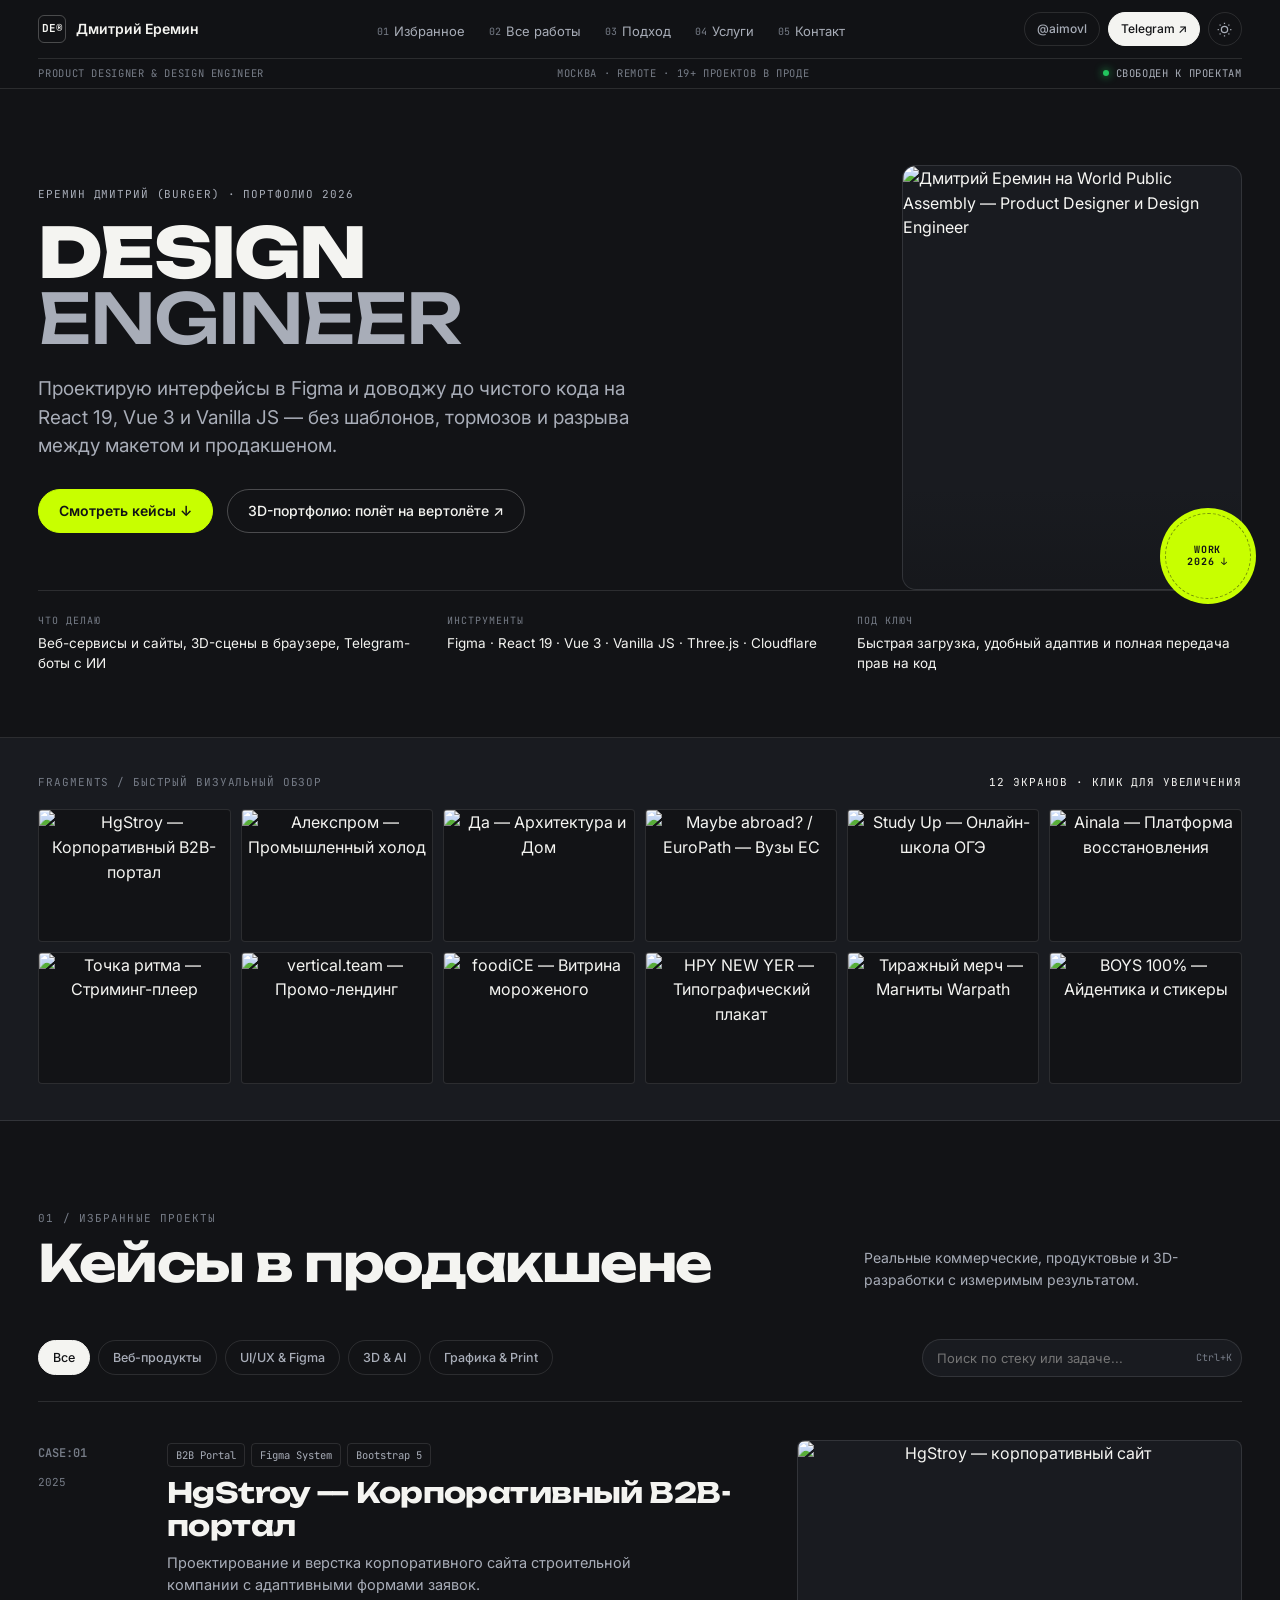
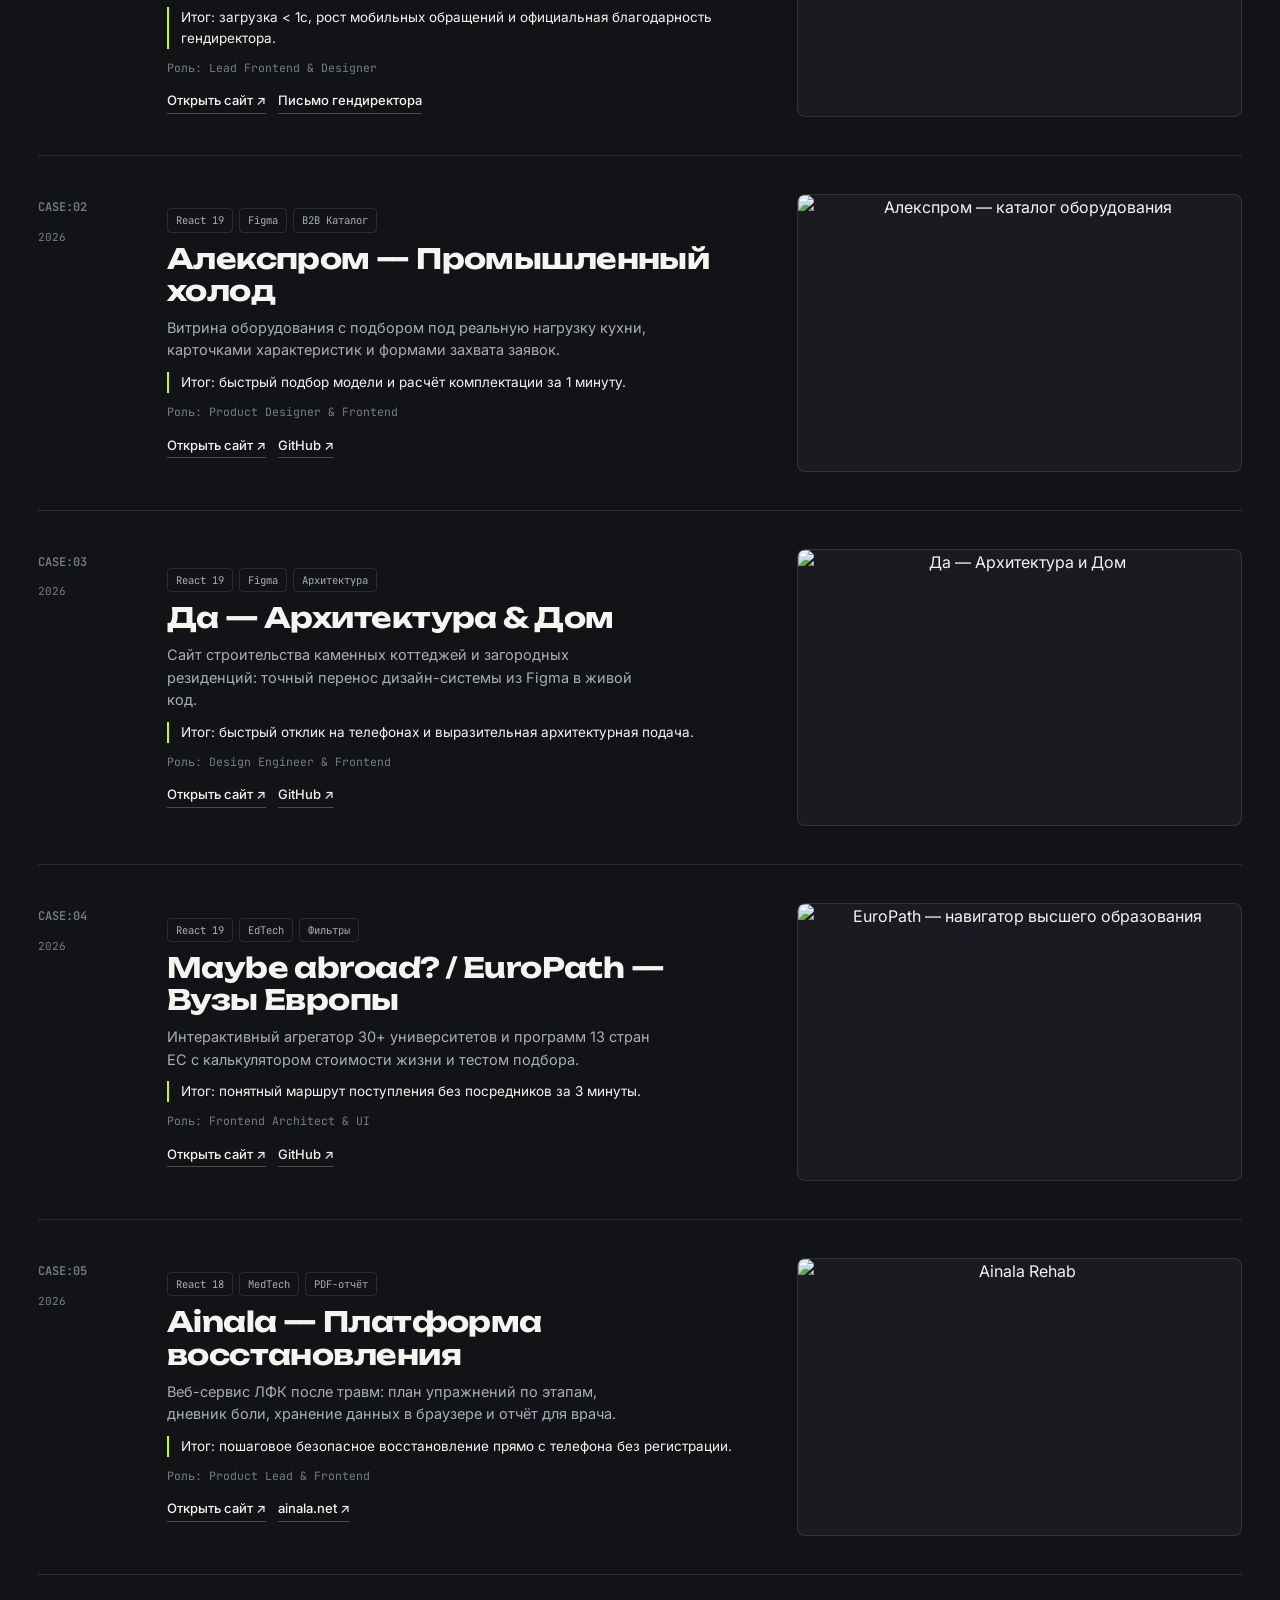
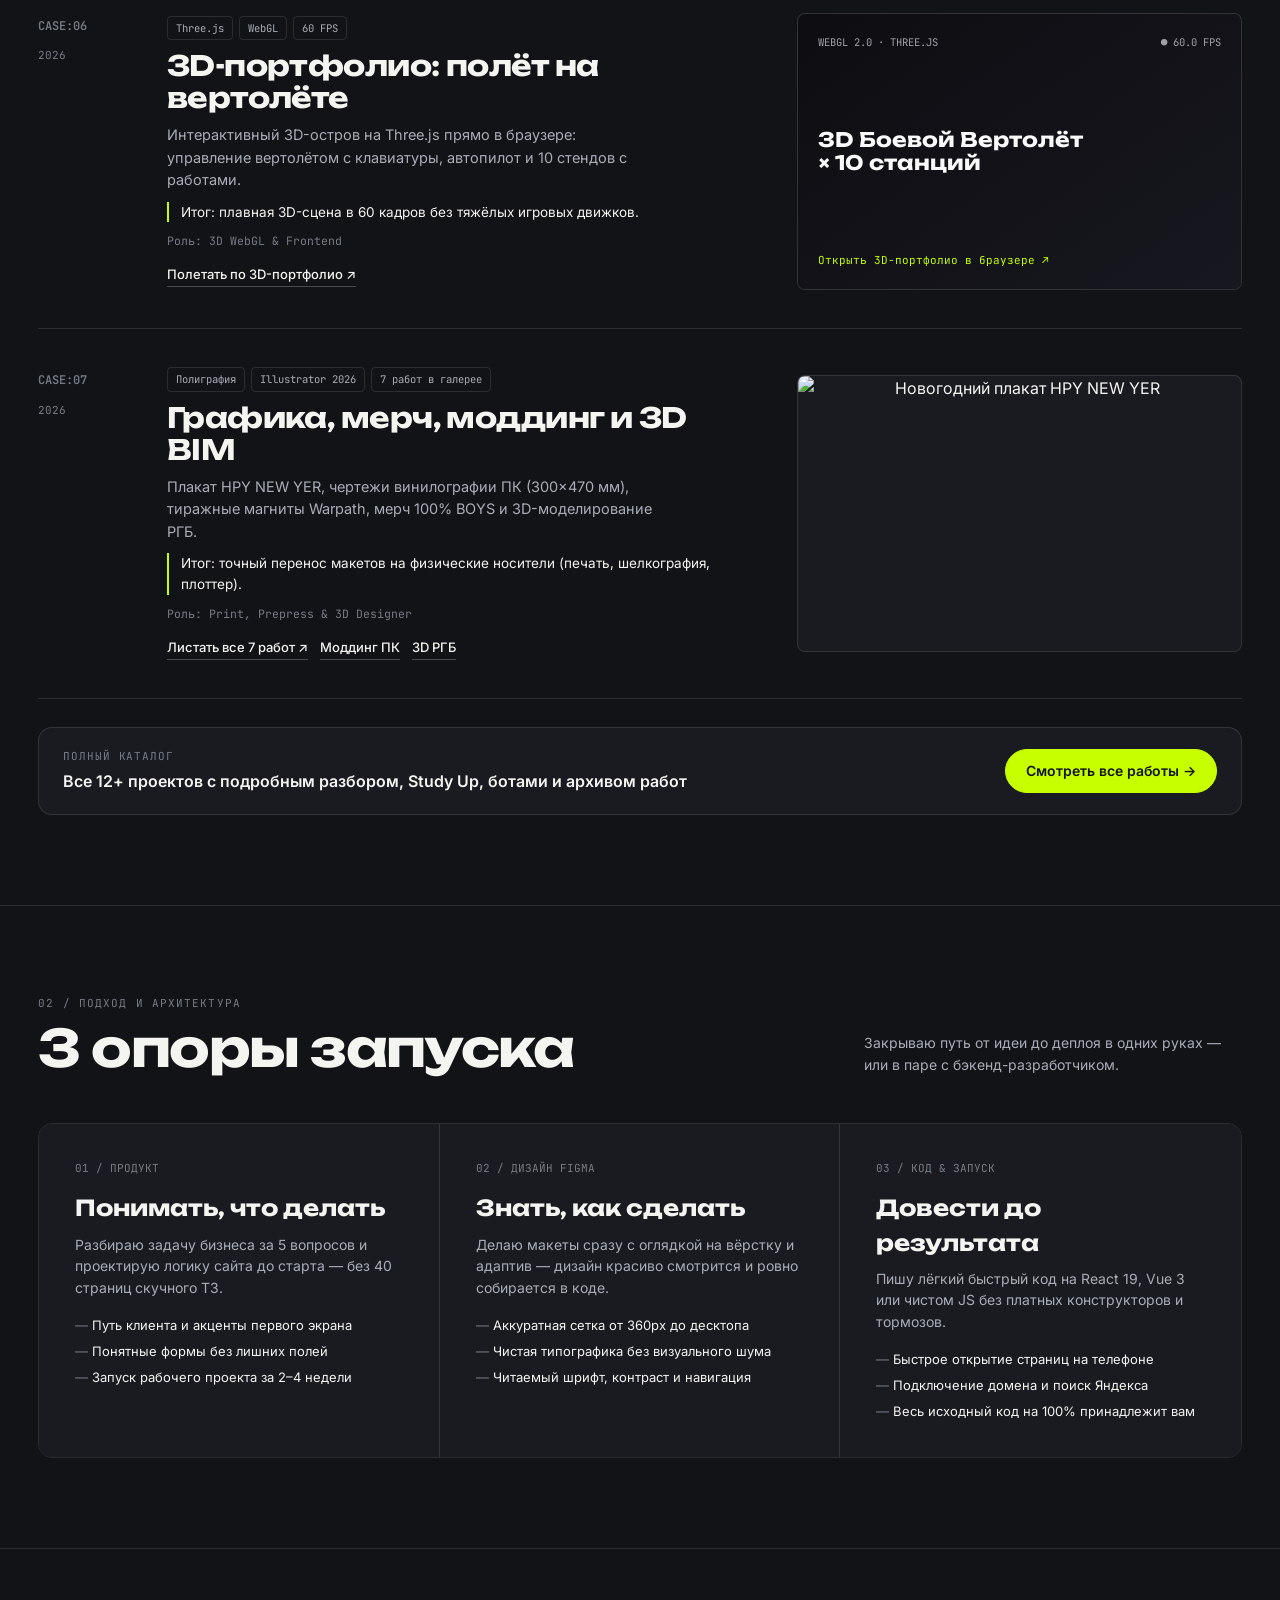
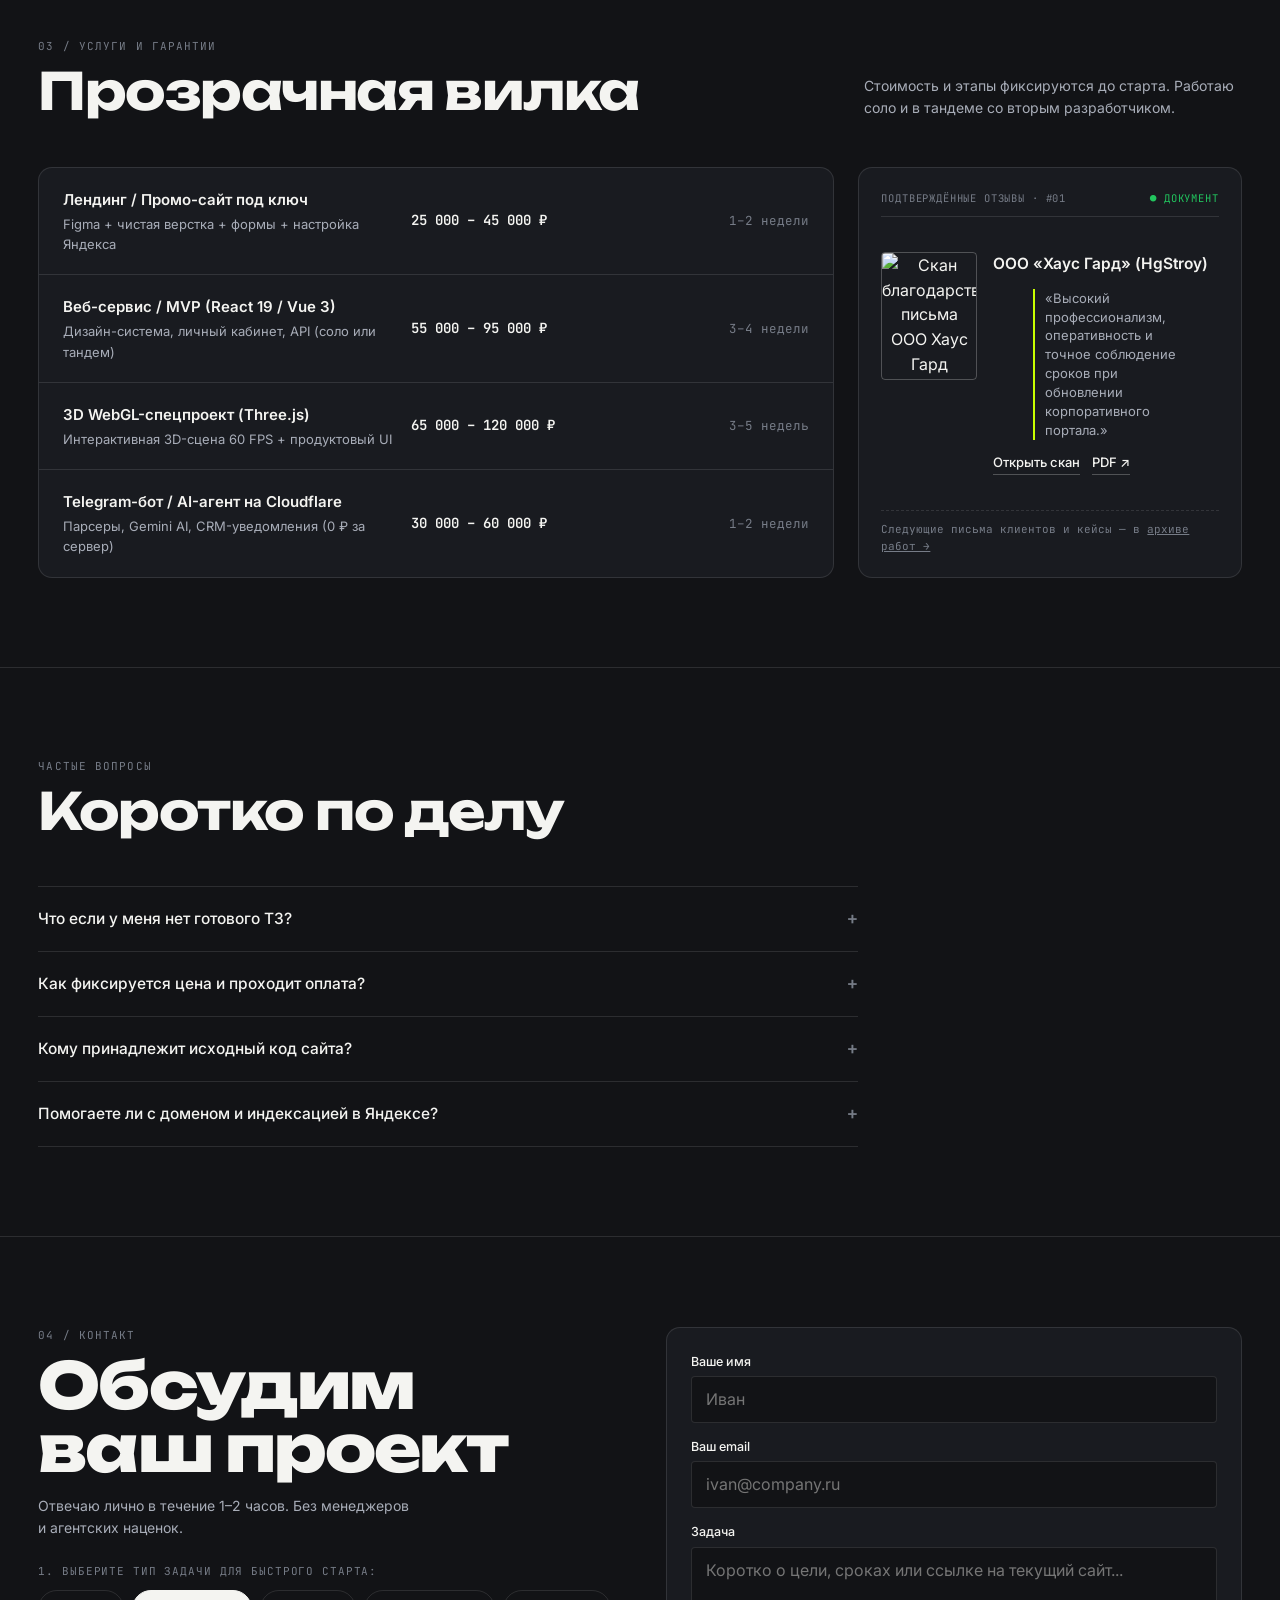
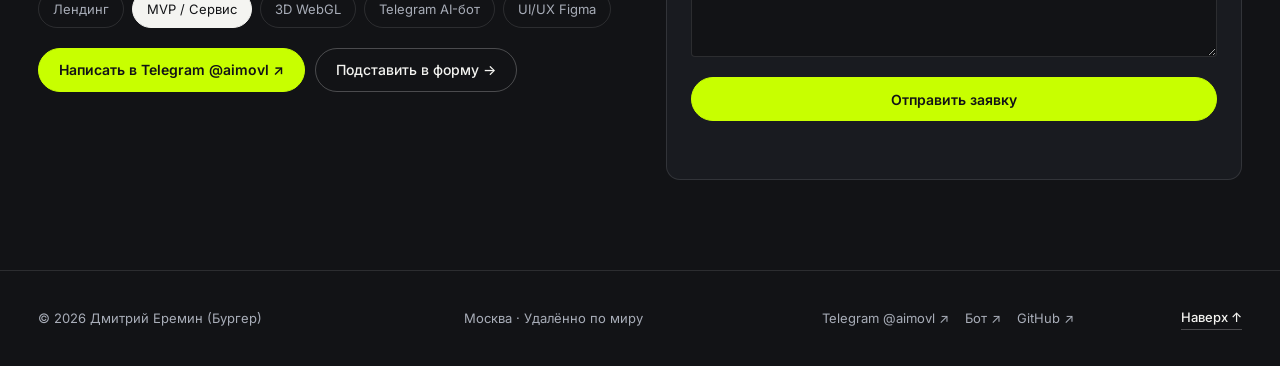
==== commit f69d63ad: "feat(v3-editorial): add new v3.2 portfolio architecture on separate branch" ====
--- a/index.html
+++ b/index.html
@@ -1,2635 +1,636 @@
 <!DOCTYPE html>
-<html lang="ru" prefix="og: https://ogp.me/ns#">
+<html lang="ru" data-theme="dark">
 <head>
   <meta charset="UTF-8" />
   <meta name="viewport" content="width=device-width, initial-scale=1.0" />
-  <title>Еремин Дмитрий (Дмитрий Бургер) — Портфолио · Product Designer &amp; Design Engineer</title>
-  
-  <!-- Primary Meta Tags -->
-  <meta name="description" content="Портфолио Еремина Дмитрия (Дмитрий Бургер) — Product Designer &amp; Design Engineer из Москвы. Разработка сайтов под ключ, продуктовый UI/UX дизайн в Figma, Telegram-боты, 3D WebGL и препресс на чистом коде." />
-  <meta name="keywords" content="Еремин Дмитрий, Дмитрий Еремин, Еремин Дмитрий портфолио, Ерёмин Дмитрий, Еремин Дмитрий веб-разработчик, Еремин Дмитрий дизайнер, Дмитрий Бургер, создание сайтов Москва, заказать сайт, продуктовый дизайнер, веб-разработчик, UI/UX дизайн Figma, разработка сайтов под ключ, препресс полиграфия, frontend developer, landing page под ключ, разработка telegram ботов, Three.js 3D веб, MVP для стартапа, React, Vue 3, Vanilla JS" />
+  <title>Дмитрий Еремин (Бургер) — Design Engineer &amp; Product Designer · Портфолио</title>
+  <meta name="description" content="Портфолио Еремина Дмитрия (Бургер) — Product Designer &amp; Design Engineer из Москвы. Проектирование интерфейсов в Figma, быстрые веб-сервисы на React / Vue / Vanilla JS, 3D WebGL и Telegram AI-боты." />
+  <meta name="keywords" content="Еремин Дмитрий, Дмитрий Еремин портфолио, Дмитрий Бургер, Design Engineer, Product Designer, UI/UX Figma, разработка сайтов Москва, React 19, Vue 3, Three.js" />
   <meta name="author" content="Дмитрий Еремин (Бургер)" />
-  <meta name="robots" content="index, follow, max-image-preview:large, max-snippet:-1, max-video-preview:-1" />
-  <meta name="theme-color" content="#09090b" />
+  <meta name="robots" content="index, follow, max-image-preview:large" />
+  <meta name="yandex-verification" content="289443dbd1069f81" />
   <link rel="canonical" href="https://burger-portfolio.netlify.app/" />
 
-  <!-- Verification Tags (Яндекс.Вебмастер) -->
-  <meta name="yandex-verification" content="289443dbd1069f81" />
-
-  <!-- Favicon & Icons -->
-  <link rel="icon" type="image/svg+xml" href="favicon.svg" />
-  <link rel="apple-touch-icon" href="mefoto.jpg" />
-
-  <!-- Open Graph / Facebook / Telegram / VK -->
   <meta property="og:type" content="website" />
   <meta property="og:locale" content="ru_RU" />
-  <meta property="og:site_name" content="Еремин Дмитрий — Портфолио" />
-  <meta property="og:url" content="https://burger-portfolio.netlify.app/" />
-  <meta property="og:title" content="Еремин Дмитрий (Бургер) — Портфолио · Product Designer &amp; Design Engineer" />
-  <meta property="og:description" content="Портфолио Дмитрия Еремина: проектирование и разработка сайтов под ключ, UI/UX дизайн в Figma, Telegram-боты и веб-приложения на чистом коде." />
-  <meta property="og:image" content="https://burger-portfolio.netlify.app/Porfolscr.png" />
-  <meta property="og:image:width" content="1250" />
-  <meta property="og:image:height" content="956" />
-  <meta property="og:image:alt" content="Портфолио Еремина Дмитрия (Бургер)" />
-
-  <!-- Twitter Card -->
-  <meta name="twitter:card" content="summary_large_image" />
-  <meta name="twitter:url" content="https://burger-portfolio.netlify.app/" />
-  <meta name="twitter:title" content="Еремин Дмитрий (Бургер) — Портфолио · Product Designer &amp; Design Engineer" />
-  <meta name="twitter:description" content="Портфолио Дмитрия Еремина: сайты под ключ, UI/UX дизайн в Figma, Telegram-боты и чистый код." />
-  <meta name="twitter:image" content="https://burger-portfolio.netlify.app/Porfolscr.png" />
-
-  <!-- Structured Data: Schema.org JSON-LD -->
+  <meta property="og:title" content="Дмитрий Еремин — Design Engineer &amp; Product Designer" />
+  <meta property="og:description" content="Сайты, веб-продукты, дизайн-системы и 3D-спецпроекты на чистом коде." />
+  <meta property="og:image" content="https://burger-portfolio.netlify.app/assets/img/Porfolscr.webp" />
+
+  <link rel="icon" type="image/svg+xml" href="favicon.svg" />
+  <link rel="preconnect" href="https://fonts.googleapis.com" />
+  <link rel="preconnect" href="https://fonts.gstatic.com" crossorigin />
+  <link href="https://fonts.googleapis.com/css2?family=Inter:wght@400;500;600;700&family=JetBrains+Mono:wght@400;500;700&family=Unbounded:wght@500;600;700;800&display=swap" rel="stylesheet" />
+
   <script type="application/ld+json">
   {
     "@context": "https://schema.org",
     "@graph": [
       {
         "@type": "Person",
-        "@id": "https://burger-portfolio.netlify.app/#person",
         "name": "Дмитрий Еремин",
-        "alternateName": ["Еремин Дмитрий", "Ерёмин Дмитрий", "Дмитрий Бургер", "Dmitry Burger", "Burger"],
+        "alternateName": ["Еремин Дмитрий", "Дмитрий Бургер", "Burger"],
         "jobTitle": "Product Designer & Design Engineer",
         "url": "https://burger-portfolio.netlify.app/",
-        "image": "https://burger-portfolio.netlify.app/mefoto.jpg",
-        "description": "Дмитрий Еремин (Бургер) — Product Designer & Design Engineer. Проектирование и разработка сайтов под ключ, продуктовый UI/UX дизайн, препресс и масштабируемые веб-приложения на чистом коде.",
-        "address": {
-          "@type": "PostalAddress",
-          "addressLocality": "Москва",
-          "addressCountry": "RU"
-        },
-        "alumniOf": {
-          "@type": "EducationalOrganization",
-          "name": "МГКЭИТ"
-        },
-        "sameAs": [
-          "https://github.com/228burger228",
-          "https://t.me/aimovl",
-          "https://228burger228.github.io/burgerportfolio2.0/",
-          "https://228burger228.github.io/portfelDD/"
-        ],
-        "knowsAbout": [
-          "Product Design",
-          "UI/UX Design Systems",
-          "Frontend Architecture",
-          "Vanilla JavaScript",
-          "React 19",
-          "Vue 3",
-          "Three.js & Canvas 2D",
-          "Prepress & Print Engineering",
-          "Wall & Large Format Printing",
-          "Core Web Vitals",
-          "Telegram Bot API",
-          "Cloudflare Workers Serverless"
-        ],
-        "hasOfferCatalog": {
-          "@type": "OfferCatalog",
-          "name": "Услуги веб-разработки и дизайна",
-          "itemListElement": [
-            {
-              "@type": "Offer",
-              "priceSpecification": {
-                "@type": "PriceSpecification",
-                "priceCurrency": "RUB",
-                "minPrice": 25000,
-                "maxPrice": 45000
-              },
-              "itemOffered": {
-                "@type": "Service",
-                "name": "Разработка сайтов и лендингов под ключ",
-                "description": "Адаптивная верстка, мгновенная загрузка страниц, чистый код без сторонних тяжелых библиотек."
-              }
-            },
-            {
-              "@type": "Offer",
-              "priceSpecification": {
-                "@type": "PriceSpecification",
-                "priceCurrency": "RUB",
-                "minPrice": 35000,
-                "maxPrice": 95000
-              },
-              "itemOffered": {
-                "@type": "Service",
-                "name": "UI/UX дизайн, веб-сервисы и MVP под ключ",
-                "description": "Проектирование пользовательских сценариев в Figma, реактивные SPA на React 19 / Vue 3 и адаптивные сетки."
-              }
-            },
-            {
-              "@type": "Offer",
-              "priceSpecification": {
-                "@type": "PriceSpecification",
-                "priceCurrency": "RUB",
-                "minPrice": 30000,
-                "maxPrice": 60000
-              },
-              "itemOffered": {
-                "@type": "Service",
-                "name": "Telegram-боты, парсеры и AI-автоматизация",
-                "description": "Создание лидогенерационных ботов, парсеров вакансий 24/7, интеграция с Google API, Cloudflare Workers и Gemini API."
-              }
-            }
-          ]
-        }
+        "address": { "@type": "PostalAddress", "addressLocality": "Москва", "addressCountry": "RU" },
+        "sameAs": ["https://github.com/228burger228", "https://t.me/aimovl"]
       },
       {
         "@type": "WebSite",
-        "@id": "https://burger-portfolio.netlify.app/#website",
+        "name": "Еремин Дмитрий — Портфолио",
         "url": "https://burger-portfolio.netlify.app/",
-        "name": "Еремин Дмитрий (Бургер) — Портфолио",
-        "description": "Портфолио проектов Дмитрия Еремина, разработка сайтов под ключ и интерактивный калькулятор стоимости MVP.",
-        "inLanguage": "ru",
-        "publisher": {
-          "@id": "https://burger-portfolio.netlify.app/#person"
-        }
-      },
-      {
-        "@type": "FAQPage",
-        "mainEntity": [
-          {
-            "@type": "Question",
-            "name": "Как проходит оплата и фиксируется ли стоимость?",
-            "acceptedAnswer": {
-              "@type": "Answer",
-              "text": "Стоимость и сроки закрепляются до старта. Работа разбита на спринты (прототип в Figma, верстка, функционал и деплой), оплата поэтапно по факту сдачи каждого этапа."
-            }
-          },
-          {
-            "@type": "Question",
-            "name": "Что делать, если у меня нет готового ТЗ и текстов?",
-            "acceptedAnswer": {
-              "@type": "Answer",
-              "text": "Писать 40 страниц ТЗ не нужно. Задаю 5 точных вопросов о бизнесе и клиентах, самостоятельно собираю структуру, продающие смыслы и кликабельный прототип в Figma."
-            }
-          },
-          {
-            "@type": "Question",
-            "name": "Кому принадлежат права на сайт и исходный код?",
-            "acceptedAnswer": {
-              "@type": "Answer",
-              "text": "На 100% вам. Весь код передается в ваш GitHub-репозиторий или на ваш хостинг, без привязки к платным конструкторам вроде Tilda и ежемесячной аренды."
-            }
-          },
-          {
-            "@type": "Question",
-            "name": "Сколько времени занимает разработка сайта или MVP?",
-            "acceptedAnswer": {
-              "@type": "Answer",
-              "text": "Лендинг под ключ запускается за 1–2 недели, полноценный веб-сервис (MVP) или 3D-спецпроект — за 3–4 недели спринтами."
-            }
-          },
-          {
-            "@type": "Question",
-            "name": "Есть ли поддержка после запуска проекта?",
-            "acceptedAnswer": {
-              "@type": "Answer",
-              "text": "Да. После релиза я остаюсь на связи, помогаю с привязкой домена, настройкой Яндекс.Вебмастера, Метрики и оперативно устраняю любые вопросы."
-            }
-          }
-        ]
+        "inLanguage": "ru"
       }
     ]
   }
   </script>
 
-  <!-- Preconnect & Fonts -->
-  <link rel="preconnect" href="https://fonts.googleapis.com" />
-  <link rel="preconnect" href="https://fonts.gstatic.com" crossorigin />
-  <link href="https://fonts.googleapis.com/css2?family=Inter:wght@400;500;600;700&display=swap" rel="stylesheet" />
-
-  <!-- Stylesheets -->
-  <link rel="stylesheet" href="css/tokens.css?v=20261124-webp-dialog" />
-  <link rel="stylesheet" href="css/base.css?v=20261124-webp-dialog" />
-  <link rel="stylesheet" href="css/layout.css?v=20261124-webp-dialog" />
-  <link rel="stylesheet" href="css/components.css?v=20261124-webp-dialog" />
-  <link rel="stylesheet" href="css/responsive.css?v=20261124-webp-dialog" />
+  <link rel="stylesheet" href="css/tokens.css" />
+  <link rel="stylesheet" href="css/base.css" />
+  <link rel="stylesheet" href="css/components.css" />
+  <link rel="stylesheet" href="css/sections.css" />
 </head>
 <body>
-  <a href="#main-content" class="skip-link" id="skip-link">Перейти к основному контенту</a>
-
-  <!-- NAVIGATION -->
-  <nav class="navbar" aria-label="Главная навигация">
-    <div class="navbar-container">
-      <a href="#hero" class="navbar-brand" aria-label="Дмитрий Еремин (Бургер) - Наверх">
-        <span class="brand-text">Дмитрий Еремин</span>
-      </a>
-      <button class="navbar-toggle" id="navbar-toggle" aria-label="Открыть меню" aria-expanded="false" aria-controls="navbar-menu">
-        <span class="toggle-icon"></span>
-        <span class="toggle-icon"></span>
-        <span class="toggle-icon"></span>
-      </button>
-      <ul class="navbar-menu" id="navbar-menu">
-        <li><a href="#case-studies" class="nav-link">Кейсы</a></li>
-        <li><a href="#services" class="nav-link">Услуги</a></li>
-        <li><a href="#calculator" class="nav-link">Калькулятор</a></li>
-        <li><a href="#faq" class="nav-link">Вопросы</a></li>
-        <li><a href="#contact" class="nav-link">Контакты</a></li>
-        <li class="navbar-mobile-cta">
-          <a href="https://t.me/aimovl" target="_blank" rel="noopener noreferrer" class="btn btn-secondary">Telegram · @aimovl ↗</a>
-        </li>
-      </ul>
-      <a href="#contact" class="navbar-cta" aria-label="Связаться">
-        <span class="avail-dot" aria-hidden="true"></span>
-        <span>Связаться</span>
-      </a>
+  <a href="#main-content" class="skip-link">Перейти к контенту</a>
+
+  <!-- ═══ HEADER (Two-Tier Editorial Utility Bar) ═══ -->
+  <header class="site-header">
+    <div class="container">
+      <div class="header-row-main">
+        <a href="#hero" class="brand" aria-label="Дмитрий Еремин — В начало">
+          <span class="brand-mark" aria-hidden="true">DE®</span>
+          <span>Дмитрий Еремин</span>
+        </a>
+
+        <nav aria-label="Основная навигация">
+          <ul class="nav-list" id="nav-list" data-open="false">
+            <li><a href="#cases" class="nav-link"><span class="nav-link-idx">01</span>Избранное</a></li>
+            <li><a href="works.html" class="nav-link"><span class="nav-link-idx">02</span>Все работы</a></li>
+            <li><a href="#approach" class="nav-link"><span class="nav-link-idx">03</span>Подход</a></li>
+            <li><a href="#formats" class="nav-link"><span class="nav-link-idx">04</span>Услуги</a></li>
+            <li><a href="#contact" class="nav-link"><span class="nav-link-idx">05</span>Контакт</a></li>
+          </ul>
+        </nav>
+
+        <div class="header-actions">
+          <button type="button" class="pill-btn" data-copy="@aimovl" data-toast="Telegram @aimovl скопирован" aria-label="Скопировать Telegram @aimovl">
+            <span>@aimovl</span>
+          </button>
+          <a href="https://t.me/aimovl" target="_blank" rel="noopener noreferrer" class="pill-btn pill-btn--solid pill-btn--tg">
+            <span>Telegram ↗</span>
+          </a>
+          <button type="button" id="theme-toggle" class="theme-toggle" aria-label="Переключить тему"></button>
+          <button type="button" id="menu-toggle" class="menu-toggle" aria-label="Меню" aria-expanded="false" aria-controls="nav-list">
+            <svg width="18" height="18" viewBox="0 0 24 24" fill="none" stroke="currentColor" stroke-width="2" aria-hidden="true"><line x1="3" y1="8" x2="21" y2="8"/><line x1="3" y1="16" x2="21" y2="16"/></svg>
+          </button>
+        </div>
+      </div>
+
+      <div class="header-row-meta" aria-hidden="true">
+        <span>Product Designer &amp; Design Engineer</span>
+        <span class="header-meta-hide-sm">Москва · Remote · 19+ проектов в проде</span>
+        <span class="meta-status"><span class="live-dot"></span>Свободен к проектам</span>
+      </div>
     </div>
-  </nav>
+    <div class="scroll-progress" id="scroll-progress" aria-hidden="true"></div>
+  </header>
 
   <main id="main-content">
 
-    <!-- ═══ SECTION 1: HERO ═══ -->
-    <section id="hero" class="section section-hero" aria-labelledby="hero-title">
+    <!-- ═══ 1. HERO COVER ═══ -->
+    <section id="hero" class="hero" aria-labelledby="hero-title">
       <div class="container">
-        <div class="hero-grid">
-          <div class="hero-content">
-            <div class="hero-badge animate-fade-up" aria-label="Статус">
-              <span class="avail-dot" aria-hidden="true"></span>
-              Свободен для проектов · Ответ за 1–2 часа
-            </div>
-            <p class="hero-role animate-fade-up" aria-label="Роль">
-              Еремин Дмитрий (Burger) · Product Designer &amp; Design Engineer
+        <div class="hero-canvas">
+          <div>
+            <p class="hero-kicker">Еремин Дмитрий (Burger) · Портфолио 2026</p>
+            <h1 id="hero-title" class="hero-display">
+              Design
+              <span class="hero-display-stroke">Engineer</span>
+            </h1>
+            <p class="hero-lead">
+              Проектирую интерфейсы в Figma и доводжу до чистого кода на React 19, Vue 3 и Vanilla JS — без шаблонов, тормозов и разрыва между макетом и продакшеном.
             </p>
-            <h1 id="hero-title" class="hero-title animate-fade-up">
-              Проектирую интерфейсы.<br>Запускаю веб-продукты.
-            </h1>
-            <p class="hero-description animate-fade-up">
-              От макета в Figma до чистого кода на React, Vue 3 и Vanilla JS — быстрые сайты, боты и MVP без шаблонов и переплат.
-            </p>
-            
-            <div class="hero-highlights animate-fade-up" aria-label="Ключевые направления">
-              <span class="hero-highlight-pill">
-                <svg width="15" height="15" viewBox="0 0 24 24" fill="none" stroke="currentColor" stroke-width="1.75" stroke-linecap="round" stroke-linejoin="round" aria-hidden="true"><path d="M12 2L2 7l10 5 10-5-10-5z"></path><path d="M2 17l10 5 10-5"></path><path d="M2 12l10 5 10-5"></path></svg>
-                <span>UI/UX дизайн в Figma</span>
-              </span>
-              <span class="hero-highlight-pill">
-                <svg width="15" height="15" viewBox="0 0 24 24" fill="none" stroke="currentColor" stroke-width="1.75" stroke-linecap="round" stroke-linejoin="round" aria-hidden="true"><polyline points="16 18 22 12 16 6"></polyline><polyline points="8 6 2 12 8 18"></polyline></svg>
-                <span>Загрузка до 1с · Без конструкторов</span>
-              </span>
-              <span class="hero-highlight-pill">
-                <svg width="15" height="15" viewBox="0 0 24 24" fill="none" stroke="currentColor" stroke-width="1.75" stroke-linecap="round" stroke-linejoin="round" aria-hidden="true"><circle cx="18" cy="18" r="3"></circle><circle cx="6" cy="6" r="3"></circle><path d="M13 6h3a2 2 0 0 1 2 2v7"></path><line x1="6" y1="9" x2="6" y2="21"></line></svg>
-                <span>Релиз MVP за 2–4 недели</span>
-              </span>
-            </div>
-
-            <div class="hero-cta animate-fade-up">
-              <a href="#case-studies" class="btn btn-primary">Смотреть кейсы</a>
-              <a href="https://228burger228.github.io/Game-portfolio/" target="_blank" rel="noopener noreferrer" class="btn btn-secondary" aria-label="Запустить 3D-версию портфолио на Three.js">
-                <svg width="15" height="15" viewBox="0 0 24 24" fill="none" stroke="currentColor" stroke-width="2" stroke-linecap="round" stroke-linejoin="round" aria-hidden="true"><polygon points="12 2 2 7 12 12 22 7 12 2"></polygon><polyline points="2 17 12 22 22 17"></polyline><polyline points="2 12 12 17 22 12"></polyline></svg>
-                <span>3D-версия (Three.js) ↗</span>
+            <div class="hero-cta-row">
+              <a href="#cases" class="btn btn-accent">Смотреть кейсы ↓</a>
+              <a href="https://228burger228.github.io/Game-portfolio/" target="_blank" rel="noopener noreferrer" class="btn btn-outline">3D-портфолио: полёт на вертолёте ↗</a>
+            </div>
+          </div>
+
+          <div class="hero-portrait-frame">
+            <div class="hero-portrait-box">
+              <img src="assets/img/hero-portrait.webp" width="800" height="1000" alt="Дмитрий Еремин на World Public Assembly — Product Designer и Design Engineer" class="hero-portrait-img" fetchpriority="high" decoding="async" />
+            </div>
+            <a href="works.html" class="stamp-badge hero-portrait-stamp" aria-label="Ко всем работам">
+              <span class="stamp-ring" aria-hidden="true"></span>
+              <span class="stamp-badge-text">Work<br>2026 ↓</span>
+            </a>
+          </div>
+        </div>
+
+        <!-- 3-Column Capabilities Matrix (sokolovski.pro style) -->
+        <div class="hero-matrix">
+          <div>
+            <span class="matrix-label">Что делаю</span>
+            <p class="matrix-value">Веб-сервисы и сайты, 3D-сцены в браузере, Telegram-боты с ИИ</p>
+          </div>
+          <div>
+            <span class="matrix-label">Инструменты</span>
+            <p class="matrix-value">Figma · React 19 · Vue 3 · Vanilla JS · Three.js · Cloudflare</p>
+          </div>
+          <div>
+            <span class="matrix-label">Под ключ</span>
+            <p class="matrix-value">Быстрая загрузка, удобный адаптив и полная передача прав на код</p>
+          </div>
+        </div>
+      </div>
+    </section>
+
+    <!-- ═══ 2. FRAGMENTS MOSAIC (sokolovski.pro instant visual wall) ═══ -->
+    <section class="fragments-sec" aria-label="Фрагменты интерфейсов и графики">
+      <div class="container">
+        <div class="fragments-head">
+          <span>Fragments / Быстрый визуальный обзор</span>
+          <span class="fragments-count">12 экранов · клик для увеличения</span>
+        </div>
+        <div class="fragments-grid" id="fragments-grid"></div>
+      </div>
+    </section>
+
+    <!-- ═══ 3. SELECTED CASES INDEX (Lucas Berghoef Case:N split architecture) ═══ -->
+    <section id="cases" class="sec" aria-labelledby="cases-title">
+      <div class="container">
+        <div class="sec-head">
+          <div>
+            <span class="sec-eyebrow">01 / Избранные проекты</span>
+            <h2 id="cases-title" class="sec-title">Кейсы в продакшене</h2>
+          </div>
+          <p class="sec-note">Реальные коммерческие, продуктовые и 3D-разработки с измеримым результатом.</p>
+        </div>
+
+        <div class="cases-controls">
+          <div class="filter-bar" role="tablist" aria-label="Фильтр кейсов">
+            <button type="button" class="filter-btn active" data-filter="all" role="tab" aria-selected="true">Все</button>
+            <button type="button" class="filter-btn" data-filter="web" role="tab" aria-selected="false">Веб-продукты</button>
+            <button type="button" class="filter-btn" data-filter="ui" role="tab" aria-selected="false">UI/UX &amp; Figma</button>
+            <button type="button" class="filter-btn" data-filter="ai" role="tab" aria-selected="false">3D &amp; AI</button>
+            <button type="button" class="filter-btn" data-filter="print" role="tab" aria-selected="false">Графика &amp; Print</button>
+          </div>
+
+          <search class="search-wrap">
+            <input type="search" id="case-search" class="search-input" placeholder="Поиск по стеку или задаче..." aria-label="Поиск по кейсам" />
+            <span class="search-kbd" aria-hidden="true">Ctrl+K</span>
+          </search>
+        </div>
+
+        <div class="cases-list" id="cases-list">
+
+          <!-- CASE:01 -->
+          <article class="case-row" data-cat="web ui">
+            <div class="case-num-col">
+              <span class="case-index">CASE:01</span>
+              <span class="case-year">2025</span>
+            </div>
+            <div class="case-info">
+              <div class="case-badges">
+                <span class="case-tag">B2B Portal</span>
+                <span class="case-tag">Figma System</span>
+                <span class="case-tag">Bootstrap 5</span>
+              </div>
+              <h3 class="case-title">HgStroy — Корпоративный B2B-портал</h3>
+              <p class="case-summary">Проектирование и верстка корпоративного сайта строительной компании с адаптивными формами заявок.</p>
+              <p class="case-result">Итог: загрузка &lt; 1с, рост мобильных обращений и официальная благодарность гендиректора.</p>
+              <span class="case-meta-line">Роль: Lead Frontend &amp; Designer</span>
+              <div class="case-links">
+                <a href="https://smr.hgstroy.ru/index.html" target="_blank" rel="noopener noreferrer" class="case-link">Открыть сайт ↗</a>
+                <button type="button" class="case-link" data-preview="assets/img/hgstroyblag.webp" data-preview-fallback="assets/img/hgstroyblag.png" data-preview-title="Благодарственное письмо — ООО «Хаус Гард»">Письмо гендиректора</button>
+              </div>
+            </div>
+            <div class="case-media">
+              <button type="button" class="case-media-btn" data-preview="assets/img/hgstroy.webp" data-preview-title="HgStroy — Корпоративный портал" aria-label="Увеличить скриншот HgStroy">
+                <img src="assets/img/hgstroy.webp" width="1400" height="725" alt="HgStroy — корпоративный сайт" loading="lazy" decoding="async" />
+              </button>
+            </div>
+          </article>
+
+          <!-- CASE:02 -->
+          <article class="case-row" data-cat="web ui">
+            <div class="case-num-col">
+              <span class="case-index">CASE:02</span>
+              <span class="case-year">2026</span>
+            </div>
+            <div class="case-info">
+              <div class="case-badges">
+                <span class="case-tag">React 19</span>
+                <span class="case-tag">Figma</span>
+                <span class="case-tag">B2B Каталог</span>
+              </div>
+              <h3 class="case-title">Алекспром — Промышленный холод</h3>
+              <p class="case-summary">Витрина оборудования с подбором под реальную нагрузку кухни, карточками характеристик и формами захвата заявок.</p>
+              <p class="case-result">Итог: быстрый подбор модели и расчёт комплектации за 1 минуту.</p>
+              <span class="case-meta-line">Роль: Product Designer &amp; Frontend</span>
+              <div class="case-links">
+                <a href="https://228burger228.github.io/Frost/docs/" target="_blank" rel="noopener noreferrer" class="case-link">Открыть сайт ↗</a>
+                <a href="https://github.com/228burger228/Frost" target="_blank" rel="noopener noreferrer" class="case-link">GitHub ↗</a>
+              </div>
+            </div>
+            <div class="case-media">
+              <button type="button" class="case-media-btn" data-preview="assets/img/frosTscrin.webp" data-preview-title="Алекспром — Промышленный холод" aria-label="Увеличить скриншот Алекспром">
+                <img src="assets/img/frosTscrin.webp" width="1024" height="600" alt="Алекспром — каталог оборудования" loading="lazy" decoding="async" />
+              </button>
+            </div>
+          </article>
+
+          <!-- CASE:03 -->
+          <article class="case-row" data-cat="web ui">
+            <div class="case-num-col">
+              <span class="case-index">CASE:03</span>
+              <span class="case-year">2026</span>
+            </div>
+            <div class="case-info">
+              <div class="case-badges">
+                <span class="case-tag">React 19</span>
+                <span class="case-tag">Figma</span>
+                <span class="case-tag">Архитектура</span>
+              </div>
+              <h3 class="case-title">Да — Архитектура &amp; Дом</h3>
+              <p class="case-summary">Сайт строительства каменных коттеджей и загородных резиденций: точный перенос дизайн-системы из Figma в живой код.</p>
+              <p class="case-result">Итог: быстрый отклик на телефонах и выразительная архитектурная подача.</p>
+              <span class="case-meta-line">Роль: Design Engineer &amp; Frontend</span>
+              <div class="case-links">
+                <a href="https://228burger228.github.io/cottedj/" target="_blank" rel="noopener noreferrer" class="case-link">Открыть сайт ↗</a>
+                <a href="https://github.com/228burger228/cottedj" target="_blank" rel="noopener noreferrer" class="case-link">GitHub ↗</a>
+              </div>
+            </div>
+            <div class="case-media">
+              <button type="button" class="case-media-btn" data-preview="assets/img/cottedj.webp" data-preview-title="Да — Архитектура &amp; Дом" aria-label="Увеличить скриншот Да — Архитектура и Дом">
+                <img src="assets/img/cottedj.webp" width="1024" height="655" alt="Да — Архитектура и Дом" loading="lazy" decoding="async" />
+              </button>
+            </div>
+          </article>
+
+          <!-- CASE:04 -->
+          <article class="case-row" data-cat="web ui">
+            <div class="case-num-col">
+              <span class="case-index">CASE:04</span>
+              <span class="case-year">2026</span>
+            </div>
+            <div class="case-info">
+              <div class="case-badges">
+                <span class="case-tag">React 19</span>
+                <span class="case-tag">EdTech</span>
+                <span class="case-tag">Фильтры</span>
+              </div>
+              <h3 class="case-title">Maybe abroad? / EuroPath — Вузы Европы</h3>
+              <p class="case-summary">Интерактивный агрегатор 30+ университетов и программ 13 стран ЕС с калькулятором стоимости жизни и тестом подбора.</p>
+              <p class="case-result">Итог: понятный маршрут поступления без посредников за 3 минуты.</p>
+              <span class="case-meta-line">Роль: Frontend Architect &amp; UI</span>
+              <div class="case-links">
+                <a href="https://228burger228.github.io/school-333/docs/index.html" target="_blank" rel="noopener noreferrer" class="case-link">Открыть сайт ↗</a>
+                <a href="https://github.com/228burger228/school-333" target="_blank" rel="noopener noreferrer" class="case-link">GitHub ↗</a>
+              </div>
+            </div>
+            <div class="case-media">
+              <button type="button" class="case-media-btn" data-preview="assets/img/europath.webp" data-preview-title="Maybe abroad? / EuroPath — Вузы Европы" aria-label="Увеличить скриншот EuroPath">
+                <img src="assets/img/europath.webp" width="1024" height="520" alt="EuroPath — навигатор высшего образования" loading="lazy" decoding="async" />
+              </button>
+            </div>
+          </article>
+
+          <!-- CASE:05 -->
+          <article class="case-row" data-cat="web">
+            <div class="case-num-col">
+              <span class="case-index">CASE:05</span>
+              <span class="case-year">2026</span>
+            </div>
+            <div class="case-info">
+              <div class="case-badges">
+                <span class="case-tag">React 18</span>
+                <span class="case-tag">MedTech</span>
+                <span class="case-tag">PDF-отчёт</span>
+              </div>
+              <h3 class="case-title">Ainala — Платформа восстановления</h3>
+              <p class="case-summary">Веб-сервис ЛФК после травм: план упражнений по этапам, дневник боли, хранение данных в браузере и отчёт для врача.</p>
+              <p class="case-result">Итог: пошаговое безопасное восстановление прямо с телефона без регистрации.</p>
+              <span class="case-meta-line">Роль: Product Lead &amp; Frontend</span>
+              <div class="case-links">
+                <a href="https://ainala.net/docs/index.html" target="_blank" rel="noopener noreferrer" class="case-link">Открыть сайт ↗</a>
+                <a href="https://ainala.net" target="_blank" rel="noopener noreferrer" class="case-link">ainala.net ↗</a>
+              </div>
+            </div>
+            <div class="case-media">
+              <button type="button" class="case-media-btn" data-preview="assets/img/ainala.webp" data-preview-title="Ainala — Платформа восстановления" aria-label="Увеличить скриншот Ainala">
+                <img src="assets/img/ainala.webp" width="439" height="875" alt="Ainala Rehab" loading="lazy" decoding="async" />
+              </button>
+            </div>
+          </article>
+
+          <!-- CASE:06 -->
+          <article class="case-row" data-cat="ai web">
+            <div class="case-num-col">
+              <span class="case-index">CASE:06</span>
+              <span class="case-year">2026</span>
+            </div>
+            <div class="case-info">
+              <div class="case-badges">
+                <span class="case-tag">Three.js</span>
+                <span class="case-tag">WebGL</span>
+                <span class="case-tag">60 FPS</span>
+              </div>
+              <h3 class="case-title">3D-портфолио: полёт на вертолёте</h3>
+              <p class="case-summary">Интерактивный 3D-остров на Three.js прямо в браузере: управление вертолётом с клавиатуры, автопилот и 10 стендов с работами.</p>
+              <p class="case-result">Итог: плавная 3D-сцена в 60 кадров без тяжёлых игровых движков.</p>
+              <span class="case-meta-line">Роль: 3D WebGL &amp; Frontend</span>
+              <div class="case-links">
+                <a href="https://228burger228.github.io/Game-portfolio/" target="_blank" rel="noopener noreferrer" class="case-link">Полетать по 3D-портфолио ↗</a>
+              </div>
+            </div>
+            <div class="case-media">
+              <a href="https://228burger228.github.io/Game-portfolio/" target="_blank" rel="noopener noreferrer" class="case-spec-card">
+                <div class="case-spec-head">
+                  <span>WEBGL 2.0 · THREE.JS</span>
+                  <span>● 60.0 FPS</span>
+                </div>
+                <div class="case-spec-main">3D Боевой Вертолёт<br>× 10 станций</div>
+                <div class="case-spec-foot">Открыть 3D-портфолио в браузере ↗</div>
               </a>
             </div>
-          </div>
-
-          <!-- Фотография Дмитрия -->
-          <div class="hero-media animate-fade-up">
-            <div class="hero-photo-card">
-              <picture>
-                <source srcset="mefoto.webp" type="image/webp" />
-                <img src="mefoto.jpg" width="720" height="960" alt="Еремин Дмитрий (Бургер) — Product Designer &amp; Design Engineer" class="hero-photo" fetchpriority="high" decoding="async" />
-              </picture>
-              <div class="hero-photo-meta">
-                <div class="hero-photo-status">
-                  <span class="avail-dot" aria-hidden="true"></span>
-                  <span>Дмитрий Еремин</span>
+          </article>
+
+          <!-- CASE:07 -->
+          <article class="case-row" data-cat="print">
+            <div class="case-num-col">
+              <span class="case-index">CASE:07</span>
+              <span class="case-year">2026</span>
+            </div>
+            <div class="case-info">
+              <div class="case-badges">
+                <span class="case-tag">Полиграфия</span>
+                <span class="case-tag">Illustrator 2026</span>
+                <span class="case-tag">7 работ в галерее</span>
+              </div>
+              <h3 class="case-title">Графика, мерч, моддинг и 3D BIM</h3>
+              <p class="case-summary">Плакат HPY NEW YER, чертежи винилографии ПК (300×470 мм), тиражные магниты Warpath, мерч 100% BOYS и 3D-моделирование РГБ.</p>
+              <p class="case-result">Итог: точный перенос макетов на физические носители (печать, шелкография, плоттер).</p>
+              <span class="case-meta-line">Роль: Print, Prepress &amp; 3D Designer</span>
+              <div class="case-links">
+                <button type="button" class="case-link" data-gallery="print" data-gallery-index="0" data-gallery-title="Графика, мерч, моддинг и 3D BIM">Листать все 7 работ ↗</button>
+                <button type="button" class="case-link" data-gallery="print" data-gallery-index="1" data-gallery-title="Графика, мерч, моддинг и 3D BIM">Моддинг ПК</button>
+                <button type="button" class="case-link" data-gallery="print" data-gallery-index="3" data-gallery-title="Графика, мерч, моддинг и 3D BIM">3D РГБ</button>
+              </div>
+            </div>
+            <div class="case-media">
+              <button type="button" class="case-media-btn" data-gallery="print" data-gallery-index="0" data-gallery-title="Графика, мерч, моддинг и 3D BIM" aria-label="Открыть галерею графики">
+                <img src="assets/img/poster_newyear.webp" width="724" height="1024" alt="Новогодний плакат HPY NEW YER" loading="lazy" decoding="async" />
+              </button>
+            </div>
+          </article>
+
+        </div>
+        <p id="cases-empty" class="empty-cases" hidden>По этому запросу кейсов не найдено.</p>
+
+        <div class="cases-archive-cta">
+          <div class="cases-archive-copy">
+            <span class="cases-archive-kicker">Полный каталог</span>
+            <span class="cases-archive-title">Все 12+ проектов с подробным разбором, Study Up, ботами и архивом работ</span>
+          </div>
+          <a href="works.html" class="btn btn-accent">Смотреть все работы →</a>
+        </div>
+      </div>
+    </section>
+
+    <!-- ═══ 4. THREE KEY SKILLS TRIAD (sokolovski.pro model) ═══ -->
+    <section id="approach" class="sec" aria-labelledby="approach-title">
+      <div class="container">
+        <div class="sec-head">
+          <div>
+            <span class="sec-eyebrow">02 / Подход и архитектура</span>
+            <h2 id="approach-title" class="sec-title">3 опоры запуска</h2>
+          </div>
+          <p class="sec-note">Закрываю путь от идеи до деплоя в одних руках — или в паре с бэкенд-разработчиком.</p>
+        </div>
+
+        <div class="triad-grid">
+          <article class="triad-cell">
+            <span class="triad-num">01 / ПРОДУКТ</span>
+            <h3 class="triad-title">Понимать, что делать</h3>
+            <p class="triad-desc">Разбираю задачу бизнеса за 5 вопросов и проектирую логику сайта до старта — без 40 страниц скучного ТЗ.</p>
+            <ul class="triad-list">
+              <li>Путь клиента и акценты первого экрана</li>
+              <li>Понятные формы без лишних полей</li>
+              <li>Запуск рабочего проекта за 2–4 недели</li>
+            </ul>
+          </article>
+          <article class="triad-cell">
+            <span class="triad-num">02 / ДИЗАЙН FIGMA</span>
+            <h3 class="triad-title">Знать, как сделать</h3>
+            <p class="triad-desc">Делаю макеты сразу с оглядкой на вёрстку и адаптив — дизайн красиво смотрится и ровно собирается в коде.</p>
+            <ul class="triad-list">
+              <li>Аккуратная сетка от 360px до десктопа</li>
+              <li>Чистая типографика без визуального шума</li>
+              <li>Читаемый шрифт, контраст и навигация</li>
+            </ul>
+          </article>
+          <article class="triad-cell">
+            <span class="triad-num">03 / КОД &amp; ЗАПУСК</span>
+            <h3 class="triad-title">Довести до результата</h3>
+            <p class="triad-desc">Пишу лёгкий быстрый код на React 19, Vue 3 или чистом JS без платных конструкторов и тормозов.</p>
+            <ul class="triad-list">
+              <li>Быстрое открытие страниц на телефоне</li>
+              <li>Подключение домена и поиск Яндекса</li>
+              <li>Весь исходный код на 100% принадлежит вам</li>
+            </ul>
+          </article>
+        </div>
+      </div>
+    </section>
+
+    <!-- ═══ 5. SERVICES & DOCUMENT PROOF ═══ -->
+    <section id="formats" class="sec" aria-labelledby="formats-title">
+      <div class="container">
+        <div class="sec-head">
+          <div>
+            <span class="sec-eyebrow">03 / Услуги и гарантии</span>
+            <h2 id="formats-title" class="sec-title">Прозрачная вилка</h2>
+          </div>
+          <p class="sec-note">Стоимость и этапы фиксируются до старта. Работаю соло и в тандеме со вторым разработчиком.</p>
+        </div>
+
+        <div class="formats-proof-grid">
+          <div class="formats-table">
+            <div class="format-row">
+              <div>
+                <div class="format-name">Лендинг / Промо-сайт под ключ</div>
+                <div class="format-sub">Figma + чистая верстка + формы + настройка Яндекса</div>
+              </div>
+              <div class="format-price">25 000 – 45 000 ₽</div>
+              <div class="format-time">1–2 недели</div>
+            </div>
+            <div class="format-row">
+              <div>
+                <div class="format-name">Веб-сервис / MVP (React 19 / Vue 3)</div>
+                <div class="format-sub">Дизайн-система, личный кабинет, API (соло или тандем)</div>
+              </div>
+              <div class="format-price">55 000 – 95 000 ₽</div>
+              <div class="format-time">3–4 недели</div>
+            </div>
+            <div class="format-row">
+              <div>
+                <div class="format-name">3D WebGL-спецпроект (Three.js)</div>
+                <div class="format-sub">Интерактивная 3D-сцена 60 FPS + продуктовый UI</div>
+              </div>
+              <div class="format-price">65 000 – 120 000 ₽</div>
+              <div class="format-time">3–5 недель</div>
+            </div>
+            <div class="format-row">
+              <div>
+                <div class="format-name">Telegram-бот / AI-агент на Cloudflare</div>
+                <div class="format-sub">Парсеры, Gemini AI, CRM-уведомления (0 ₽ за сервер)</div>
+              </div>
+              <div class="format-price">30 000 – 60 000 ₽</div>
+              <div class="format-time">1–2 недели</div>
+            </div>
+          </div>
+
+          <aside class="doc-proof-card" aria-label="Отзыв и документ">
+            <div class="doc-proof-head">
+              <span>Подтверждённые отзывы · #01</span>
+              <span class="doc-proof-verified">● Документ</span>
+            </div>
+            <div class="doc-proof-body">
+              <button type="button" class="doc-thumb-btn" data-preview="assets/img/hgstroyblag.webp" data-preview-fallback="assets/img/hgstroyblag.png" data-preview-title="Благодарственное письмо — ООО «Хаус Гард»" aria-label="Увеличить благодарственное письмо">
+                <img src="assets/img/hgstroyblag.webp" width="595" height="843" alt="Скан благодарственного письма ООО Хаус Гард" loading="lazy" decoding="async" />
+              </button>
+              <div class="doc-meta">
+                <h3>ООО «Хаус Гард» (HgStroy)</h3>
+                <blockquote class="doc-quote">«Высокий профессионализм, оперативность и точное соблюдение сроков при обновлении корпоративного портала.»</blockquote>
+                <div class="doc-actions">
+                  <button type="button" class="case-link" data-preview="assets/img/hgstroyblag.webp" data-preview-fallback="assets/img/hgstroyblag.png" data-preview-title="Благодарственное письмо — ООО «Хаус Гард»">Открыть скан</button>
+                  <a href="assets/docs/Благодарственное_письмо_команде_разработки.pdf" target="_blank" rel="noopener noreferrer" class="case-link">PDF ↗</a>
                 </div>
-                <span class="hero-photo-loc">Москва / Remote</span>
-              </div>
-            </div>
-          </div>
+              </div>
+            </div>
+            <div class="doc-proof-foot">Следующие письма клиентов и кейсы — в <a href="works.html" style="text-decoration: underline;">архиве работ →</a></div>
+          </aside>
         </div>
       </div>
     </section>
 
-    <!-- ═══ MARQUEE ═══ -->
-    <div class="marquee-section">
-      <div class="marquee-track" aria-hidden="true">
-        <div class="marquee-content">
-          <span>Frontend Engineering</span><span class="marquee-dot">·</span>
-          <span>Design Systems</span><span class="marquee-dot">·</span>
-          <span>Product Thinking</span><span class="marquee-dot">·</span>
-          <span>Technical Leadership</span><span class="marquee-dot">·</span>
-          <span>Green Web Vitals</span><span class="marquee-dot">·</span>
-          <span>Vue 3 &amp; React</span><span class="marquee-dot">·</span>
-          <span>Three.js / WebGL</span><span class="marquee-dot">·</span>
-          <span>Figma</span><span class="marquee-dot">·</span>
-          <span>Semantic HTML5</span><span class="marquee-dot">·</span>
-          <span>CSS Architecture</span><span class="marquee-dot">·</span>
-          <span>Frontend Engineering</span><span class="marquee-dot">·</span>
-          <span>Design Systems</span><span class="marquee-dot">·</span>
-          <span>Product Thinking</span><span class="marquee-dot">·</span>
-          <span>Technical Leadership</span><span class="marquee-dot">·</span>
-          <span>Высокая скорость</span><span class="marquee-dot">·</span>
-          <span>Vue 3 &amp; React</span><span class="marquee-dot">·</span>
-          <span>Three.js / WebGL</span><span class="marquee-dot">·</span>
-          <span>Figma</span><span class="marquee-dot">·</span>
-          <span>Semantic HTML5</span><span class="marquee-dot">·</span>
-          <span>CSS Architecture</span><span class="marquee-dot">·</span>
-        </div>
-      </div>
-      <button type="button" id="marquee-pause-btn" class="marquee-pause-btn" aria-label="Пауза бегущей строки" title="Пауза">
-        <svg width="12" height="12" viewBox="0 0 24 24" fill="currentColor" aria-hidden="true"><rect x="6" y="4" width="4" height="16"></rect><rect x="14" y="4" width="4" height="16"></rect></svg>
-      </button>
-    </div>
-
-    <!-- ═══ SECTION 2: 3 ПОЧЕМУ / РЕШЕНИЕ БОЛЕЙ БИЗНЕСА ═══ -->
-    <section id="trust" class="section section-trust" aria-labelledby="trust-title">
+    <!-- ═══ 6. FAQ ═══ -->
+    <section class="sec" aria-labelledby="faq-title">
       <div class="container">
-        <div class="stats-row reveal">
-          <div class="stat-item">
-            <span class="stat-num" data-count="19">0</span><span class="stat-suffix">+</span>
-            <span class="stat-label">Проектов в production</span>
-          </div>
-          <div class="stat-divider" aria-hidden="true"></div>
-          <div class="stat-item">
-            <span class="stat-num" data-count="95">0</span><span class="stat-suffix">+</span>
-            <span class="stat-label">Оценка скорости сайтов</span>
-          </div>
-          <div class="stat-divider" aria-hidden="true"></div>
-          <div class="stat-item">
-            <span class="stat-num" data-count="100">0</span><span class="stat-suffix">%</span>
-            <span class="stat-label">Соблюдение сроков</span>
-          </div>
-        </div>
-
-        <div class="section-header reveal">
-          <h2 id="trust-title" class="section-title">3 задачи, которые я закрываю</h2>
-          <p class="section-subtitle">Решение инженерных и продуктовых проблем без лишних итераций</p>
-        </div>
-
-        <div class="pains-grid">
-          <article class="pain-card reveal">
-            <span class="pain-num">01 / Бюджет</span>
-            <h3 class="pain-title">Разрыв между дизайном и кодом</h3>
-            <div class="pain-block">
-              <span class="pain-label label-problem">Проблема:</span>
-              <p class="pain-text">Дизайнеры рисуют одно, верстка ломается — месяцы правок.</p>
-            </div>
-            <div class="pain-block">
-              <span class="pain-label label-solution">Решение:</span>
-              <p class="pain-text">Проектирую в Figma под верстку и сам пишу код — до 40% быстрее.</p>
-            </div>
-          </article>
-
-          <article class="pain-card reveal">
-            <span class="pain-num">02 / Сроки</span>
-            <h3 class="pain-title">Затянутый запуск MVP</h3>
-            <div class="pain-block">
-              <span class="pain-label label-problem">Проблема:</span>
-              <p class="pain-text">Команда месяцами тонет в лишних фичах и спорах о стеке.</p>
-            </div>
-            <div class="pain-block">
-              <span class="pain-label label-solution">Решение:</span>
-              <p class="pain-text">Отсекаю лишнее и вывожу рабочий продукт за 2–4 недели.</p>
-            </div>
-          </article>
-
-          <article class="pain-card reveal">
-            <span class="pain-num">03 / Конверсия</span>
-            <h3 class="pain-title">Медленные сайты</h3>
-            <div class="pain-block">
-              <span class="pain-label label-problem">Проблема:</span>
-              <p class="pain-text">Долгая загрузка на смартфоне съедает заявки и позиции в поиске.</p>
-            </div>
-            <div class="pain-block">
-              <span class="pain-label label-solution">Решение:</span>
-              <p class="pain-text">Загрузка до 1с, чистая семантика без конструкторов и высокая конверсия.</p>
-            </div>
-          </article>
+        <div class="sec-head">
+          <div>
+            <span class="sec-eyebrow">Частые вопросы</span>
+            <h2 id="faq-title" class="sec-title">Коротко по делу</h2>
+          </div>
+        </div>
+
+        <div class="faq-wrap">
+          <details class="faq-row">
+            <summary class="faq-summary"><span>Что если у меня нет готового ТЗ?</span><span class="faq-plus">+</span></summary>
+            <p class="faq-body">Это нормально — писать десятки страниц не нужно. Я поговорю с вами, помогу выявить реальные потребности бизнеса, составлю короткий понятный бриф, соберу логику экранов и интерактивный макет в Figma до написания кода.</p>
+          </details>
+          <details class="faq-row">
+            <summary class="faq-summary"><span>Как фиксируется цена и проходит оплата?</span><span class="faq-plus">+</span></summary>
+            <p class="faq-body">Финальная смета фиксируется до старта. Работа идёт поэтапными спринтами — оплата по готовности каждого этапа.</p>
+          </details>
+          <details class="faq-row">
+            <summary class="faq-summary"><span>Кому принадлежит исходный код сайта?</span><span class="faq-plus">+</span></summary>
+            <p class="faq-body">На 100% вам. Код передаётся на ваш GitHub или хостинг без привязки к Tilda и ежемесячной аренды конструктора.</p>
+          </details>
+          <details class="faq-row">
+            <summary class="faq-summary"><span>Помогаете ли с доменом и индексацией в Яндексе?</span><span class="faq-plus">+</span></summary>
+            <p class="faq-body">Да. Настраиваю домен, HTTPS, Sitemap, Schema.org и Яндекс.Вебмастер при запуске проекта.</p>
+          </details>
         </div>
       </div>
     </section>
 
-    <!-- ═══ SECTION 3: CASE STUDIES (CARDS) ═══ -->
-    <section id="case-studies" class="section section-case-studies" aria-labelledby="case-studies-title">
+    <!-- ═══ 7. CONTACT & EXPRESS BRIEF (Lucas Berghoef style) ═══ -->
+    <section id="contact" class="sec" aria-labelledby="contact-title">
       <div class="container">
-        <div class="section-header reveal">
-          <h2 id="case-studies-title" class="section-title">Избранные кейсы</h2>
-          <p class="section-subtitle">Реальные коммерческие и продуктовые решения с измеримым результатом</p>
-        </div>
-
-        <!-- Live project search -->
-        <div class="proj-search-wrapper reveal">
-          <div class="proj-search-box">
-            <span class="proj-search-icon" aria-hidden="true">
-              <svg width="15" height="15" viewBox="0 0 24 24" fill="none" stroke="currentColor" stroke-width="1.75" stroke-linecap="round" stroke-linejoin="round"><circle cx="11" cy="11" r="8"></circle><line x1="21" y1="21" x2="16.65" y2="16.65"></line></svg>
-            </span>
-            <input 
-              type="text" 
-              id="project-search" 
-              class="proj-search-input" 
-              placeholder="Поиск по стеку или задаче: например Vue, Telegram, лендинг, Figma, B2B..." 
-              aria-label="Поиск по проектам"
-              autocomplete="off"
-            />
-            <button type="button" id="project-search-clear" class="proj-search-clear" aria-label="Очистить поиск" style="display: none;">
-              <svg width="13" height="13" viewBox="0 0 24 24" fill="none" stroke="currentColor" stroke-width="2" stroke-linecap="round" stroke-linejoin="round"><line x1="18" y1="6" x2="6" y2="18"></line><line x1="6" y1="6" x2="18" y2="18"></line></svg>
-            </button>
-          </div>
-        </div>
-
-        <!-- Filter tabs -->
-        <div class="proj-filter reveal" role="tablist" aria-label="Фильтр проектов">
-          <button class="filt-btn active" data-filter="all" role="tab" aria-selected="true">Все</button>
-          <button class="filt-btn" data-filter="featured" role="tab" aria-selected="false">Ключевые</button>
-          <button class="filt-btn" data-filter="frontend" role="tab" aria-selected="false">Веб-продукты</button>
-          <button class="filt-btn" data-filter="ui" role="tab" aria-selected="false">UI/UX & Архитектура</button>
-          <button class="filt-btn" data-filter="ai" role="tab" aria-selected="false">AI & Автоматизация</button>
-          <button class="filt-btn" data-filter="content" role="tab" aria-selected="false">Графика & Дизайн</button>
-        </div>
-
-        <!-- Projects grid -->
-        <div class="proj-grid" id="projects-grid">
-
-          <!-- HgStroy — B2B Portal (Featured #1) -->
-          <article class="proj-card reveal proj-lead-card" data-filter="featured frontend" aria-label="Проект HgStroy">
-            <div class="proj-img">
-              <picture>
-                <source srcset="hgstroy.webp" type="image/webp" />
-                <img src="hgstroy.png" width="1400" height="725" alt="HgStroy — редизайн корпоративного портала строительной компании" loading="lazy" decoding="async" />
-              </picture>
-              <div class="proj-overlay">
-                <a href="https://smr.hgstroy.ru/index.html" target="_blank" rel="noopener noreferrer" class="proj-overlay-btn">
-                  Открыть проект ↗
-                </a>
-              </div>
-              <div class="proj-badge">
-                <svg width="12" height="12" viewBox="0 0 24 24" fill="none" stroke="currentColor" stroke-width="2" stroke-linecap="round" stroke-linejoin="round" aria-hidden="true"><path d="M17 21v-2a4 4 0 0 0-4-4H5a4 4 0 0 0-4 4v2"></path><circle cx="9" cy="7" r="4"></circle><path d="M23 21v-2a4 4 0 0 0-3-3.87"></path><path d="M16 3.13a4 4 0 0 1 0 7.75"></path></svg>
-                <span>Team Lead · B2B</span>
-              </div>
-            </div>
-            <div class="proj-body">
-              <div class="proj-tags">
-                <span class="proj-tag">UI/UX System</span>
-                <span class="proj-tag">Bootstrap 5</span>
-                <span class="proj-tag">Figma</span>
-              </div>
-              <h3 class="proj-title">HgStroy — Корпоративный B2B-портал</h3>
-              <p class="proj-desc">Корпоративный портал строительной компании с адаптивными блоками и формами захвата заявок.</p>
-              
-              <div class="case-flow">
-                <div class="flow-step">
-                  <span class="flow-tag tag-res">Итог:</span>
-                  <p class="flow-text">Загрузка &lt; 1с, рост мобильных заявок и благодарственное письмо гендиректора.</p>
-                </div>
-              </div>
-
-              <div class="proj-meta">
-                <span class="proj-year">2025</span>
-                <span class="proj-role">Lead Frontend &amp; Designer</span>
-              </div>
-            </div>
-          </article>
-
-          <!-- Dimutri & Burger — Pair Showcase (Featured #2) -->
-          <article class="proj-card reveal" data-filter="featured frontend ui" aria-label="Проект Портфолио Dimutri & Burger">
-            <div class="proj-img">
-              <picture>
-                <source srcset="portfelDD.webp" type="image/webp" />
-                <img src="portfelDD.png" width="1086" height="730" alt="Портфолио Dimutri & Burger — парная визитка студии" loading="lazy" decoding="async" />
-              </picture>
-              <div class="proj-overlay">
-                <a href="https://228burger228.github.io/portfelDD/" target="_blank" rel="noopener noreferrer" class="proj-overlay-btn">
-                  Открыть проект ↗
-                </a>
-              </div>
-              <div class="proj-badge">
-                <svg width="12" height="12" viewBox="0 0 24 24" fill="none" stroke="currentColor" stroke-width="2" stroke-linecap="round" stroke-linejoin="round" aria-hidden="true"><path d="M16 21v-2a4 4 0 0 0-4-4H6a4 4 0 0 0-4 4v2"></path><circle cx="9" cy="7" r="4"></circle><path d="M22 21v-2a4 4 0 0 0-3-3.87"></path><path d="M16 3.13a4 4 0 0 1 0 7.75"></path></svg>
-                <span>Studio Showcase</span>
-              </div>
-            </div>
-            <div class="proj-body">
-              <div class="proj-tags">
-                <span class="proj-tag">UI/UX</span>
-                <span class="proj-tag">Vanilla JS</span>
-                <span class="proj-tag">Telegram Bot API</span>
-              </div>
-              <h3 class="proj-title">Dimutri &amp; Burger — Парная визитка</h3>
-              <p class="proj-desc">Визитка дуэта разработчиков под ключ: дизайн, фронтенд, бэкенд и бот для приема заявок.</p>
-              
-              <div class="case-flow">
-                <div class="flow-step">
-                  <span class="flow-tag tag-res">Итог:</span>
-                  <p class="flow-text">Презентация услуг за 1 минуту и прямая воронка лидов в Telegram.</p>
-                </div>
-              </div>
-
-              <div>
-                <a href="https://t.me/dmitryB_studio_bot" target="_blank" rel="noopener noreferrer" class="proj-bot-link">
-                  <span>Студийный бот: @dmitryB_studio_bot ↗</span>
-                </a>
-              </div>
-
-              <div class="proj-meta" style="margin-top: 10px;">
-                <span class="proj-year">2025–2026</span>
-                <span class="proj-role">Lead Designer &amp; Frontend</span>
-              </div>
-            </div>
-          </article>
-
-          <!-- Study Up (Featured #3) -->
-          <article class="proj-card reveal" data-filter="featured frontend ui" aria-label="Проект Study Up">
-            <div class="proj-img">
-              <picture>
-                <source srcset="Stydy-upLog.webp" type="image/webp" />
-                <img src="Stydy-upLog.jpg" width="1046" height="1048" alt="Study Up — запуск digital-направления онлайн-школы" loading="lazy" decoding="async" />
-              </picture>
-              <div class="proj-overlay">
-                <a href="https://228burger228.github.io/StudyUp/index.html" target="_blank" rel="noopener noreferrer" class="proj-overlay-btn">
-                  Открыть проект ↗
-                </a>
-              </div>
-              <div class="proj-badge" style="background: #667eea;">
-                <svg width="12" height="12" viewBox="0 0 24 24" fill="none" stroke="currentColor" stroke-width="2" stroke-linecap="round" stroke-linejoin="round" aria-hidden="true"><path d="M17 21v-2a4 4 0 0 0-4-4H5a4 4 0 0 0-4 4v2"></path><circle cx="9" cy="7" r="4"></circle></svg>
-                <span>Team Lead · MVP</span>
-              </div>
-            </div>
-            <div class="proj-body">
-              <div class="proj-tags">
-                <span class="proj-tag">Team Lead</span>
-                <span class="proj-tag">Figma</span>
-                <span class="proj-tag">MVP Launch</span>
-              </div>
-              <h3 class="proj-title">Study Up — Платформа онлайн-школы</h3>
-              <p class="proj-desc">Проектирование UX/UI воронки в Figma, декомпозиция задач и чистая верстка без тяжелых фреймворков.</p>
-              
-              <div class="case-flow">
-                <div class="flow-step">
-                  <span class="flow-tag tag-res">Итог:</span>
-                  <p class="flow-text">Запуск MVP за 3 недели в срок и первые платящие ученики.</p>
-                </div>
-              </div>
-
-              <div class="proj-meta">
-                <span class="proj-year">2026</span>
-                <span class="proj-role">Team Lead &amp; Product Designer</span>
-              </div>
-            </div>
-          </article>
-
-          <!-- Game Portfolio 2.0 — 3D Боевой Вертолёт (Featured Full-Width Row 3) -->
-          <article class="proj-card reveal proj-lead-card" data-filter="featured frontend ui" aria-label="Проект 3D Боевой Вертолёт Game Portfolio 2.0">
-            <div class="proj-img">
-              <div class="game-preview-banner">
-                <div class="game-preview-grid" aria-hidden="true"></div>
-                <div class="game-hud-top" aria-hidden="true">
-                  <span class="game-hud-dot"></span>
-                  <span>Three.js · GLSL · 60 FPS · Автопилот + WASD</span>
-                </div>
-                <div class="game-center-visual" aria-hidden="true">
-                  <svg width="48" height="48" viewBox="0 0 24 24" fill="none" stroke="#60a5fa" stroke-width="1.6" stroke-linecap="round" stroke-linejoin="round"><path d="M21 16V8a2 2 0 0 0-1-1.73l-7-4a2 2 0 0 0-2 0l-7 4A2 2 0 0 0 3 8v8a2 2 0 0 0 1 1.73l7 4a2 2 0 0 0 2 0l7-4A2 2 0 0 0 21 16z"></path><polyline points="3.27 6.96 12 12.01 20.73 6.96"></polyline><line x1="12" y1="22.08" x2="12" y2="12"></line></svg>
-                  <div class="game-center-title">3D Боевой Вертолёт · Портфолио 2.0</div>
-                  <div class="game-center-sub">10 интерактивных 3D-станций · Кастомные шейдеры воды и неба · Секретный ангар</div>
-                </div>
-              </div>
-              <div class="proj-overlay">
-                <a href="https://228burger228.github.io/Game-portfolio/" target="_blank" rel="noopener noreferrer" class="proj-overlay-btn">
-                  Запустить 3D-игру ↗
-                </a>
-              </div>
-              <div class="proj-badge" style="background: #2563eb;">
-                <svg width="12" height="12" viewBox="0 0 24 24" fill="none" stroke="currentColor" stroke-width="2" stroke-linecap="round" stroke-linejoin="round" aria-hidden="true"><polygon points="12 2 2 7 12 12 22 7 12 2"></polygon><polyline points="2 17 12 22 22 17"></polyline><polyline points="2 12 12 17 22 12"></polyline></svg>
-                <span>3D WebGL · 60 FPS</span>
-              </div>
-            </div>
-            <div class="proj-body">
-              <div class="proj-tags">
-                <span class="proj-tag">Three.js / WebGL</span>
-                <span class="proj-tag">GLSL Shaders</span>
-                <span class="proj-tag">Vite</span>
-                <span class="proj-tag">60 FPS</span>
-              </div>
-              <h3 class="proj-title">Game Portfolio 2.0 — 3D Боевой Вертолёт</h3>
-              <p class="proj-desc">Интерактивная 3D-сцена на чистом Three.js: физика полета на WASD, автопилот по 10 кейсам и кастомные шейдеры воды.</p>
-              
-              <div class="case-flow">
-                <div class="flow-step">
-                  <span class="flow-tag tag-res">Итог:</span>
-                  <p class="flow-text">Стабильные 60 FPS прямо в браузере без сторонних движков.</p>
-                </div>
-              </div>
-
-              <div class="proj-meta">
-                <span class="proj-year">2026</span>
-                <span class="proj-role">3D WebGL Architect</span>
-                <a href="https://228burger228.github.io/Game-portfolio/" target="_blank" rel="noopener noreferrer" class="proj-bot-link">
-                  <svg width="13" height="13" viewBox="0 0 24 24" fill="none" stroke="currentColor" stroke-width="2" stroke-linecap="round" stroke-linejoin="round" aria-hidden="true"><polygon points="5 3 19 12 5 21 5 3"></polygon></svg>
-                  <span>Играть в браузере ↗</span>
-                </a>
-              </div>
-            </div>
-          </article>
-
-                    <!-- Алекспром — Профессиональное холодильное оборудование (React 19 B2B) -->
-          <article class="proj-card reveal" data-filter="featured frontend ui" aria-label="Проект Алекспром">
-            <div class="proj-img">
-              <picture>
-                <source srcset="frosTscrin.webp" type="image/webp" />
-                <img src="frosTscrin.png" width="1024" height="525" alt="Алекспром — профессиональный холод: шоковая заморозка, витрины" loading="lazy" decoding="async" />
-              </picture>
-              <div class="proj-overlay">
-                <a href="https://228burger228.github.io/Frost/docs/" target="_blank" rel="noopener noreferrer" class="proj-overlay-btn">
-                  Открыть сайт ↗
-                </a>
-              </div>
-              <div class="proj-badge" style="background: #243c31; border: 1px solid #ddf29b44;">
-                <svg width="12" height="12" viewBox="0 0 24 24" fill="none" stroke="#ddf29b" stroke-width="2" stroke-linecap="round" stroke-linejoin="round" aria-hidden="true"><path d="M12 2v20M2 12h20M4.93 4.93l14.14 14.14M4.93 19.07l14.14-14.14"></path></svg>
-                <span style="color: #ddf29b;">React 19 · B2B Industrial</span>
-              </div>
-            </div>
-            <div class="proj-body">
-              <div class="proj-tags">
-                <span class="proj-tag">React 19</span>
-                <span class="proj-tag">Figma 1:1</span>
-                <span class="proj-tag">B2B</span>
-              </div>
-              <h3 class="proj-title">Алекспром — Каталог оборудования</h3>
-              <p class="proj-desc">B2B-витрина промышленного холода по дизайн-системе Figma: карточки ТТХ и онлайн-подбор.</p>
-              
-              <div class="case-flow">
-                <div class="flow-step">
-                  <span class="flow-tag tag-res">Итог:</span>
-                  <p class="flow-text">Подбор оборудования и заявка в отдел продаж за 1 минуту.</p>
-                </div>
-              </div>
-
-              <div class="proj-meta">
-                <span class="proj-year">2026</span>
-                <span class="proj-role">Product Designer &amp; Frontend</span>
-                <a href="https://github.com/228burger228/Frost" target="_blank" rel="noopener noreferrer" class="proj-bot-link" style="margin-right: 12px;">
-                  <svg width="13" height="13" viewBox="0 0 24 24" fill="none" stroke="currentColor" stroke-width="2" stroke-linecap="round" stroke-linejoin="round" aria-hidden="true"><path d="M9 19c-5 1.5-5-2.5-7-3m14 6v-3.87a3.37 3.37 0 0 0-.94-2.61c3.14-.35 6.44-1.54 6.44-7A5.44 5.44 0 0 0 20 4.77 5.07 5.07 0 0 0 19.91 1S18.73.65 16 2.48a13.38 13.38 0 0 0-7 0C6.27.65 5.09 1 5.09 1A5.07 5.07 0 0 0 5 4.77a5.44 5.44 0 0 0-1.5 3.78c0 5.42 3.3 6.61 6.44 7A3.37 3.37 0 0 0 9 18.13V22"></path></svg>
-                  <span>GitHub ↗</span>
-                </a>
-                <a href="https://www.figma.com/design/NmxT7zgFqy7KUnZFGrNNc5?node-id=4-2" target="_blank" rel="noopener noreferrer" class="proj-bot-link">
-                  <svg width="13" height="13" viewBox="0 0 24 24" fill="none" stroke="currentColor" stroke-width="2" stroke-linecap="round" stroke-linejoin="round" aria-hidden="true"><path d="M5 5.5A3.5 3.5 0 0 1 8.5 2H12v7H8.5A3.5 3.5 0 0 1 5 5.5z"></path><path d="M12 2h3.5a3.5 3.5 0 1 1 0 7H12V2z"></path><path d="M12 12.5a3.5 3.5 0 1 1 7 0 3.5 3.5 0 1 1-7 0z"></path><path d="M5 19.5A3.5 3.5 0 0 1 8.5 16H12v3.5a3.5 3.5 0 1 1-7 0z"></path><path d="M5 12.5A3.5 3.5 0 0 1 8.5 9H12v7H8.5A3.5 3.5 0 0 1 5 12.5z"></path></svg>
-                  <span>Figma ↗</span>
-                </a>
-              </div>
-            </div>
-          </article>
-
-                    <!-- Да — Архитектура & Дом (React 19 / Luxury Construction) -->
-          <article class="proj-card reveal" data-filter="featured frontend ui" aria-label="Проект Да — Архитектура и Дом">
-            <div class="proj-img">
-              <picture>
-                <source srcset="cottedj.webp" type="image/webp" />
-                <img src="cottedj.png" width="342" height="590" alt="Да — Архитектура и Дом: строительство каменных коттеджей" loading="lazy" decoding="async" />
-              </picture>
-              <div class="proj-overlay">
-                <a href="https://228burger228.github.io/cottedj/" target="_blank" rel="noopener noreferrer" class="proj-overlay-btn">
-                  Открыть проект ↗
-                </a>
-              </div>
-              <div class="proj-badge" style="background: #1c1917; border: 1px solid rgba(255,255,255,0.15);">
-                <svg width="12" height="12" viewBox="0 0 24 24" fill="none" stroke="#f59e0b" stroke-width="2" stroke-linecap="round" stroke-linejoin="round" aria-hidden="true"><path d="M3 9l9-7 9 7v11a2 2 0 0 1-2 2H5a2 2 0 0 1-2-2z"></path><polyline points="9 22 9 12 15 12 15 22"></polyline></svg>
-                <span style="color: #f59e0b;">React 19 · Luxury Real Estate</span>
-              </div>
-            </div>
-            <div class="proj-body">
-              <div class="proj-tags">
-                <span class="proj-tag">React 19</span>
-                <span class="proj-tag">Tailwind CSS 4</span>
-                <span class="proj-tag">Figma 1:1</span>
-              </div>
-              <h3 class="proj-title">Да — Архитектура &amp; Дом</h3>
-              <p class="proj-desc">Премиум-сайт строительства коттеджей: перенос дизайн-системы из Figma в чистый код 1:1.</p>
-              
-              <div class="case-flow">
-                <div class="flow-step">
-                  <span class="flow-tag tag-res">Итог:</span>
-                  <p class="flow-text">Мгновенный отклик на смартфонах и 100% точность авторскому дизайну.</p>
-                </div>
-              </div>
-
-              <div class="proj-meta">
-                <span class="proj-year">2026</span>
-                <span class="proj-role">Design Engineer &amp; Frontend</span>
-                <a href="https://github.com/228burger228/cottedj" target="_blank" rel="noopener noreferrer" class="proj-bot-link">
-                  <svg width="13" height="13" viewBox="0 0 24 24" fill="none" stroke="currentColor" stroke-width="2" stroke-linecap="round" stroke-linejoin="round" aria-hidden="true"><path d="M9 19c-5 1.5-5-2.5-7-3m14 6v-3.87a3.37 3.37 0 0 0-.94-2.61c3.14-.35 6.44-1.54 6.44-7A5.44 5.44 0 0 0 20 4.77 5.07 5.07 0 0 0 19.91 1S18.73.65 16 2.48a13.38 13.38 0 0 0-7 0C6.27.65 5.09 1 5.09 1A5.07 5.07 0 0 0 5 4.77a5.44 5.44 0 0 0-1.5 3.78c0 5.42 3.3 6.61 6.44 7A3.37 3.37 0 0 0 9 18.13V22"></path></svg>
-                  <span>Репозиторий GitHub ↗</span>
-                </a>
-              </div>
-            </div>
-          </article>
-
-          <!-- EuroPath — Interactive European Education Navigator (Featured #4) -->
-          <article class="proj-card reveal" data-filter="featured frontend ui" aria-label="Проект EuroPath">
-            <div class="proj-img">
-              <picture>
-                <source srcset="europath.webp" type="image/webp" />
-                <img src="europath.jpg" width="1376" height="768" alt="EuroPath — интерактивный навигатор высшего образования в Европе" loading="lazy" decoding="async" />
-              </picture>
-              <div class="proj-overlay">
-                <a href="https://228burger228.github.io/school-333/docs/index.html" target="_blank" rel="noopener noreferrer" class="proj-overlay-btn">
-                  Открыть проект ↗
-                </a>
-              </div>
-              <div class="proj-badge" style="background: #0284c7;">
-                <svg width="12" height="12" viewBox="0 0 24 24" fill="none" stroke="currentColor" stroke-width="2" stroke-linecap="round" stroke-linejoin="round" aria-hidden="true"><path d="M22 10v6M2 10l10-5 10 5-10 5z"></path><path d="M6 12v5c3 3 9 3 12 0v-5"></path></svg>
-                <span>React 19 · EdTech</span>
-              </div>
-            </div>
-            <div class="proj-body">
-              <div class="proj-tags">
-                <span class="proj-tag">React 19</span>
-                <span class="proj-tag">Tailwind v4</span>
-                <span class="proj-tag">EdTech</span>
-              </div>
-              <h3 class="proj-title">EuroPath — Навигатор вузов Европы</h3>
-              <p class="proj-desc">Каталог программ 13 стран с бесплатным обучением (0 €) и калькулятором расходов.</p>
-              
-              <div class="case-flow">
-                <div class="flow-step">
-                  <span class="flow-tag tag-res">Итог:</span>
-                  <p class="flow-text">Подбор вуза и расчет бюджета за 3 минуты без платных агентств.</p>
-                </div>
-              </div>
-
-              <div class="proj-meta">
-                <span class="proj-year">2026</span>
-                <span class="proj-role">Frontend Architect</span>
-                <a href="https://github.com/228burger228/school-333" target="_blank" rel="noopener noreferrer" class="proj-bot-link">
-                  <svg width="13" height="13" viewBox="0 0 24 24" fill="none" stroke="currentColor" stroke-width="2" stroke-linecap="round" stroke-linejoin="round" aria-hidden="true"><path d="M9 19c-5 1.5-5-2.5-7-3m14 6v-3.87a3.37 3.37 0 0 0-.94-2.61c3.14-.35 6.44-1.54 6.44-7A5.44 5.44 0 0 0 20 4.77 5.07 5.07 0 0 0 19.91 1S18.73.65 16 2.48a13.38 13.38 0 0 0-7 0C6.27.65 5.09 1 5.09 1A5.07 5.07 0 0 0 5 4.77a5.44 5.44 0 0 0-1.5 3.78c0 5.42 3.3 6.61 6.44 7A3.37 3.37 0 0 0 9 18.13V22"></path></svg>
-                  <span>Репозиторий GitHub ↗</span>
-                </a>
-              </div>
-            </div>
-          </article>
-
-          <!-- Ainala Rehab — Safe Digital Rehabilitation Platform (Featured #5) -->
-          <article class="proj-card reveal" data-filter="featured frontend" aria-label="Проект Ainala Rehab">
-            <div class="proj-img">
-              <picture>
-                <source srcset="ainala.webp" type="image/webp" />
-                <img src="ainala.jpg" width="1376" height="768" alt="Ainala Rehab — цифровая платформа безопасной реабилитации пациентов" loading="lazy" decoding="async" />
-              </picture>
-              <div class="proj-overlay">
-                <a href="https://228burger228.github.io/med/" target="_blank" rel="noopener noreferrer" class="proj-overlay-btn">
-                  Открыть проект ↗
-                </a>
-              </div>
-              <div class="proj-badge" style="background: #0b8a8f;">
-                <svg width="12" height="12" viewBox="0 0 24 24" fill="none" stroke="currentColor" stroke-width="2" stroke-linecap="round" stroke-linejoin="round" aria-hidden="true"><polyline points="22 12 18 12 15 21 9 3 6 12 2 12"></polyline></svg>
-                <span>MedTech MVP · React</span>
-              </div>
-            </div>
-            <div class="proj-body">
-              <div class="proj-tags">
-                <span class="proj-tag">React 18</span>
-                <span class="proj-tag">MedTech</span>
-                <span class="proj-tag">PDF-отчет</span>
-              </div>
-              <h3 class="proj-title">Ainala Rehab — Платформа реабилитации</h3>
-              <p class="proj-desc">План ЛФК по фазам, таймер тренировок, стоп-триггер боли и выгрузка отчета врачу.</p>
-              
-              <div class="case-flow">
-                <div class="flow-step">
-                  <span class="flow-tag tag-res">Итог:</span>
-                  <p class="flow-text">Безопасное восстановление дома и контроль динамики для клиники.</p>
-                </div>
-              </div>
-
-              <div class="proj-meta">
-                <span class="proj-year">2026</span>
-                <span class="proj-role">Product Lead &amp; Frontend</span>
-                <a href="https://github.com/228burger228/med" target="_blank" rel="noopener noreferrer" class="proj-bot-link">
-                  <svg width="13" height="13" viewBox="0 0 24 24" fill="none" stroke="currentColor" stroke-width="2" stroke-linecap="round" stroke-linejoin="round" aria-hidden="true"><path d="M9 19c-5 1.5-5-2.5-7-3m14 6v-3.87a3.37 3.37 0 0 0-.94-2.61c3.14-.35 6.44-1.54 6.44-7A5.44 5.44 0 0 0 20 4.77 5.07 5.07 0 0 0 19.91 1S18.73.65 16 2.48a13.38 13.38 0 0 0-7 0C6.27.65 5.09 1 5.09 1A5.07 5.07 0 0 0 5 4.77a5.44 5.44 0 0 0-1.5 3.78c0 5.42 3.3 6.61 6.44 7A3.37 3.37 0 0 0 9 18.13V22"></path></svg>
-                  <span>Репозиторий GitHub ↗</span>
-                </a>
-              </div>
-            </div>
-          </article>
-
-          <!-- vertical.team (Featured #6) -->
-          <article class="proj-card reveal" data-filter="featured frontend" aria-label="Проект vertical.team">
-            <div class="proj-img">
-              <picture>
-                <source srcset="verticalteam.webp" type="image/webp" />
-                <img src="verticalteam.png" width="1400" height="720" alt="vertical.team — платформа обучения заработку на вертикальных видео" loading="lazy" decoding="async" />
-              </picture>
-              <div class="proj-overlay">
-                <a href="https://228burger228.github.io/aNdreyTT/" target="_blank" rel="noopener noreferrer" class="proj-overlay-btn">
-                  Открыть проект ↗
-                </a>
-              </div>
-              <div class="proj-badge">
-                <svg width="12" height="12" viewBox="0 0 24 24" fill="none" stroke="currentColor" stroke-width="2" stroke-linecap="round" stroke-linejoin="round" aria-hidden="true"><polygon points="13 2 3 14 12 14 11 22 21 10 12 10 13 2"></polygon></svg>
-                <span>High Conversion</span>
-              </div>
-            </div>
-            <div class="proj-body">
-              <div class="proj-tags">
-                <span class="proj-tag">HTML5 / CSS3</span>
-                <span class="proj-tag">Vanilla JS</span>
-                <span class="proj-tag">Motion UI</span>
-              </div>
-              <h3 class="proj-title">vertical.team — Платформа AI-креаторов</h3>
-              <p class="proj-desc">8-секционный промо-лендинг онлайн-курса по Shorts/Reels с touch-слайдерами и FAQ.</p>
-              
-              <div class="case-flow">
-                <div class="flow-step">
-                  <span class="flow-tag tag-res">Итог:</span>
-                  <p class="flow-text">Загрузка 0.5с на смартфоне и высокая доходимость до заявки.</p>
-                </div>
-              </div>
-
-              <div class="proj-meta">
-                <span class="proj-year">2026</span>
-                <span class="proj-role">Frontend &amp; Designer</span>
-              </div>
-            </div>
-          </article>
-
-          <!-- Dmitry OS / Telegram AI Agent (Featured #5) -->
-          <article class="proj-card reveal" data-filter="featured ai" aria-label="Проект Dmitry OS AI Agent">
-            <div class="proj-img">
-              <div class="edge-terminal-widget" aria-label="Консоль Cloudflare Edge и Gemini AI">
-                <div class="term-bar">
-                  <div class="term-dots">
-                    <span class="term-dot term-dot-close"></span>
-                    <span class="term-dot term-dot-min"></span>
-                    <span class="term-dot term-dot-max"></span>
-                  </div>
-                  <div class="term-title">dmitry-os.worker.dev — Cloudflare Edge</div>
-                  <span class="term-status">● 32ms</span>
-                </div>
-                <div class="term-body">
-                  <div class="term-line"><span class="term-prompt">$</span> <span class="term-cmd">cloudflare-worker telemetry --live</span></div>
-                  <div class="term-line term-dim">> Edge Network: Cloudflare Workers · Region: FRA</div>
-                  <div class="term-line term-success">[12:44:02] POST /webhook/telegram 200 OK (38ms)</div>
-                  <div class="term-line term-info">[12:44:03] Gemini Flash: Vision/Voice parsed in 0.42s</div>
-                  <div class="term-line term-accent">[12:44:03] Google Bridge API: Docs &amp; Calendar synced</div>
-                  <div class="term-line term-stats">Memory: 16 MB · CPU: 8ms · Errors: 0% · Zero Server Cost</div>
-                </div>
-              </div>
-              <div class="proj-badge" style="background: #0284c7;">
-                <svg width="12" height="12" viewBox="0 0 24 24" fill="none" stroke="currentColor" stroke-width="2" stroke-linecap="round" stroke-linejoin="round" aria-hidden="true"><rect x="4" y="4" width="16" height="16" rx="2" ry="2"></rect><rect x="9" y="9" width="6" height="6"></rect><line x1="9" y1="1" x2="9" y2="4"></line><line x1="15" y1="1" x2="15" y2="4"></line><line x1="9" y1="20" x2="9" y2="23"></line><line x1="15" y1="20" x2="15" y2="23"></line><line x1="20" y1="9" x2="23" y2="9"></line><line x1="20" y1="14" x2="23" y2="14"></line><line x1="1" y1="9" x2="4" y2="9"></line><line x1="1" y1="14" x2="4" y2="14"></line></svg>
-                <span>AI Automation</span>
-              </div>
-            </div>
-            <div class="proj-body">
-              <div class="proj-tags">
-                <span class="proj-tag">Cloudflare Workers</span>
-                <span class="proj-tag">Gemini API</span>
-                <span class="proj-tag">Telegram Bot</span>
-              </div>
-              <h3 class="proj-title">Dmitry OS Agent — AI-ассистент</h3>
-              <p class="proj-desc">Голосовой и текстовый бот с синхронизацией задач в Google Календарь и Документы.</p>
-              
-              <div class="case-flow">
-                <div class="flow-step">
-                  <span class="flow-tag tag-res">Итог:</span>
-                  <p class="flow-text">Отклик за 1с и 0 ₽/мес на содержание серверов (Serverless).</p>
-                </div>
-              </div>
-
-              <div class="proj-meta">
-                <span class="proj-year">2026</span>
-                <span class="proj-role">AI &amp; Serverless Architect</span>
-              </div>
-            </div>
-          </article>
-
-          <!-- JobHunter AI — Парсер вакансий и авто-отклик (Featured AI) -->
-          <article class="proj-card reveal" data-filter="featured ai frontend" aria-label="Проект JobHunter AI">
-            <div class="proj-img">
-              <div class="tg-leadgen-widget" aria-label="Интерфейс Telegram-бота JobHunter AI">
-                <div class="tg-bar">
-                  <div class="tg-profile">
-                    <span class="tg-avatar">🤖<span class="tg-online"></span></span>
-                    <div class="tg-info">
-                      <div class="tg-name">
-                        <span>JobHunter AI Bot</span>
-                        <svg width="12" height="12" viewBox="0 0 24 24" fill="#38bdf8" aria-hidden="true"><path d="M12 2C6.48 2 2 6.48 2 12s4.48 10 10 10 10-4.48 10-10S17.52 2 12 2zm-2 15l-5-5 1.41-1.41L10 14.17l7.59-7.59L19 8l-9 9z"/></svg>
-                      </div>
-                      <span class="tg-status">24/7 Scraping Engine · 32ms</span>
-                    </div>
-                  </div>
-                  <span class="tg-badge">● LIVE</span>
-                </div>
-                <div class="tg-bubble">
-                  <div class="tg-msg-header">
-                    <span class="tg-source-tag">HH.ru</span>
-                    <span class="tg-time">только что · 98% Match</span>
-                  </div>
-                  <div class="tg-vacancy-title">Frontend / Fullstack Архитектор (Remote)</div>
-                  <div class="tg-salary">240 000 — 320 000 ₽ · Полный день</div>
-                  <div class="tg-proposal-quote">
-                    <code>⚡ Стек совпадает: React, чистый JS, Performance. Сгенерирован персонализированный отклик: «Опыт 19+ проектов, Высокая скорость...»</code>
-                  </div>
-                  <div class="tg-actions">
-                    <button type="button" class="tg-action-btn tg-action-primary" data-copy-text="Здравствуйте! Меня зовут Дмитрий Еремин, опыт 19+ проектов в production." data-copy-toast="Текст отклика скопирован">
-                      ⚡ Откликнуться (1 клик)
-                    </button>
-                    <button type="button" class="tg-action-btn" data-copy-text="https://burger-portfolio.netlify.app/" data-copy-toast="Ссылка на портфолио скопирована">
-                      📋 Скопировать портфолио
-                    </button>
-                  </div>
-                </div>
-              </div>
-              <div class="proj-overlay">
-                <a href="https://t.me/aimovl" target="_blank" rel="noopener noreferrer" class="proj-overlay-btn">
-                  Запросить демо бота ↗
-                </a>
-              </div>
-              <div class="proj-badge" style="background: #7c3aed;">
-                <svg width="12" height="12" viewBox="0 0 24 24" fill="none" stroke="currentColor" stroke-width="2" stroke-linecap="round" stroke-linejoin="round" aria-hidden="true"><polyline points="22 12 18 12 15 21 9 3 6 12 2 12"></polyline></svg>
-                <span>LeadGen &amp; AI Parser</span>
-              </div>
-            </div>
-            <div class="proj-body">
-              <div class="proj-tags">
-                <span class="proj-tag">Telegram Bot API</span>
-                <span class="proj-tag">Web Scraping</span>
-                <span class="proj-tag">Gemini AI</span>
-              </div>
-              <h3 class="proj-title">JobHunter AI — Агрегатор вакансий</h3>
-              <p class="proj-desc">Парсер HH.ru, Хабр и FL.ru на Python/Playwright с AI-скорингом и авто-генерацией откликов.</p>
-              
-              <div class="case-flow">
-                <div class="flow-step">
-                  <span class="flow-tag tag-res">Итог:</span>
-                  <p class="flow-text">Оповещение в Telegram за 30с после публикации, экономия до 3ч/день.</p>
-                </div>
-              </div>
-
-              <div class="proj-meta">
-                <span class="proj-year">2026</span>
-                <span class="proj-role">Automation &amp; AI Engineer</span>
-              </div>
-            </div>
-          </article>
-
-          <!-- foodiCE — Craft Product Landing (Featured #6) -->
-          <article class="proj-card reveal" data-filter="featured frontend" aria-label="Проект foodiCE">
-            <div class="proj-img">
-              <picture>
-                <source srcset="foodiCE.webp" type="image/webp" />
-                <img src="foodiCE.png" width="1400" height="726" alt="foodiCE — промо-лендинг крафтового мороженого" loading="lazy" decoding="async" />
-              </picture>
-              <div class="proj-overlay">
-                <a href="https://228burger228.github.io/foodiCE/" target="_blank" rel="noopener noreferrer" class="proj-overlay-btn">
-                  Открыть проект ↗
-                </a>
-              </div>
-              <div class="proj-badge">
-                <svg width="12" height="12" viewBox="0 0 24 24" fill="none" stroke="currentColor" stroke-width="2" stroke-linecap="round" stroke-linejoin="round" aria-hidden="true"><path d="M6 2L3 6v14a2 2 0 0 0 2 2h14a2 2 0 0 0 2-2V6l-3-4z"></path><line x1="3" y1="6" x2="21" y2="6"></line><path d="M16 10a4 4 0 0 1-8 0"></path></svg>
-                <span>E-Commerce Landing</span>
-              </div>
-            </div>
-            <div class="proj-body">
-              <div class="proj-tags">
-                <span class="proj-tag">HTML5 / CSS3</span>
-                <span class="proj-tag">Vanilla JS</span>
-                <span class="proj-tag">E-Commerce</span>
-              </div>
-              <h3 class="proj-title">foodiCE — Крафтовое мороженое</h3>
-              <p class="proj-desc">Промо-лендинг на чистом JS с быстрой формой предзаказа и адаптацией под смартфоны.</p>
-              
-              <div class="case-flow">
-                <div class="flow-step">
-                  <span class="flow-tag tag-res">Итог:</span>
-                  <p class="flow-text">Запуск онлайн-витрины за 48 часов и прием заказов с мобильных.</p>
-                </div>
-              </div>
-
-              <div class="proj-meta">
-                <span class="proj-year">2026</span>
-                <span class="proj-role">Frontend &amp; Designer</span>
-              </div>
-            </div>
-          </article>
-
-          <!-- Digital Garden (Featured #7) -->
-          <article class="proj-card reveal" data-filter="featured frontend" aria-label="Проект Digital Garden">
-            <div class="proj-img">
-              <picture>
-                <source srcset="Garden1.webp" type="image/webp" />
-                <img src="Garden1.png" width="1400" height="720" alt="Digital Garden — персональный архив исследований и контента" loading="lazy" decoding="async" />
-              </picture>
-              <div class="proj-overlay">
-                <a href="https://228burger228.github.io/digital-garden" target="_blank" rel="noopener noreferrer" class="proj-overlay-btn">
-                  Открыть проект ↗
-                </a>
-              </div>
-              <div class="proj-badge">
-                <svg width="12" height="12" viewBox="0 0 24 24" fill="none" stroke="currentColor" stroke-width="2" stroke-linecap="round" stroke-linejoin="round" aria-hidden="true"><circle cx="12" cy="12" r="10"></circle><polyline points="12 6 12 12 16 14"></polyline></svg>
-                <span>Мгновенная скорость</span>
-              </div>
-            </div>
-            <div class="proj-body">
-              <div class="proj-tags">
-                <span class="proj-tag">Vanilla JS</span>
-                <span class="proj-tag">WCAG AA</span>
-                <span class="proj-tag">SEO</span>
-              </div>
-              <h3 class="proj-title">Digital Garden — База знаний</h3>
-              <p class="proj-desc">Легковесный веб-архив на чистом JS с живым поиском, тегами и светлой/темной темой.</p>
-              
-              <div class="case-flow">
-                <div class="flow-step">
-                  <span class="flow-tag tag-res">Итог:</span>
-                  <p class="flow-text">Мгновенный поиск материалов с нулевой задержкой без тяжелых CMS.</p>
-                </div>
-              </div>
-
-              <div class="proj-meta">
-                <span class="proj-year">2026</span>
-                <span class="proj-role">Frontend Developer</span>
-              </div>
-            </div>
-          </article>
-
-          <!-- Корпоративная VPN-платформа -->
-          <article class="proj-card reveal" data-filter="featured ui" aria-label="Проект Корпоративный VPN">
-            <div class="proj-img">
-              <div class="proj-img-placeholder" style="background: linear-gradient(135deg, #4f46e5 0%, #7c3aed 100%); display: flex; align-items: center; justify-content: center; height: 200px;">
-                <div style="text-align: center; color: white;">
-                  <svg width="44" height="44" viewBox="0 0 24 24" fill="none" stroke="white" stroke-width="1.5" stroke-linecap="round" stroke-linejoin="round" style="margin-bottom: 10px;" aria-hidden="true"><rect x="3" y="11" width="18" height="11" rx="2" ry="2"></rect><path d="M7 11V7a5 5 0 0 1 10 0v4"></path></svg>
-                  <div style="font-size: 14px; font-weight: 600; letter-spacing: 0.05em; text-transform: uppercase;">Enterprise B2B</div>
-                </div>
-              </div>
-              <div class="proj-badge" style="background: #4f46e5;">
-                <svg width="12" height="12" viewBox="0 0 24 24" fill="none" stroke="currentColor" stroke-width="2" stroke-linecap="round" stroke-linejoin="round" aria-hidden="true"><rect x="3" y="11" width="18" height="11" rx="2" ry="2"></rect><path d="M7 11V7a5 5 0 0 1 10 0v4"></path></svg>
-                <span>B2B Platform</span>
-              </div>
-            </div>
-            <div class="proj-body">
-              <div class="proj-tags">
-                <span class="proj-tag">B2B SaaS</span>
-                <span class="proj-tag">Дизайн-система</span>
-                <span class="proj-tag">Figma</span>
-              </div>
-              <h3 class="proj-title">Корпоративная VPN-платформа</h3>
-              <p class="proj-desc">Архитектура админ-панели в Figma: ролевая модель, мониторинг и 80+ состояний компонентов.</p>
-              
-              <div class="case-flow">
-                <div class="flow-step">
-                  <span class="flow-tag tag-res">Итог:</span>
-                  <p class="flow-text">Понятный интерфейс для сотрудников и онбординг быстрее в 2 раза.</p>
-                </div>
-              </div>
-
-              <div class="proj-meta">
-                <span class="proj-year">2026 (в разработке)</span>
-                <span class="proj-role">UI/UX Product Architect</span>
-              </div>
-            </div>
-          </article>
-
-          <!-- SkillForge -->
-          <article class="proj-card reveal" data-filter="frontend ui" aria-label="Проект SkillForge">
-            <div class="proj-img">
-              <picture>
-                <source srcset="skillforge.webp" type="image/webp" />
-                <img src="skillforge.png" width="1400" height="709" alt="SkillForge — платформа обучения профессиональным навыкам" loading="lazy" decoding="async" />
-              </picture>
-              <div class="proj-overlay">
-                <a href="https://228burger228.github.io/SkillForge/" target="_blank" rel="noopener noreferrer" class="proj-overlay-btn">
-                  Открыть проект ↗
-                </a>
-              </div>
-              <div class="proj-badge">
-                <svg width="12" height="12" viewBox="0 0 24 24" fill="none" stroke="currentColor" stroke-width="2" stroke-linecap="round" stroke-linejoin="round" aria-hidden="true"><path d="M22 10v6M2 10l10-5 10 5-10 5z"></path><path d="M6 12v5c3 3 9 3 12 0v-5"></path></svg>
-                <span>Full Cycle MVP</span>
-              </div>
-            </div>
-            <div class="proj-body">
-              <div class="proj-tags">
-                <span class="proj-tag">Vue 3</span>
-                <span class="proj-tag">Vite</span>
-                <span class="proj-tag">SPA</span>
-              </div>
-              <h3 class="proj-title">SkillForge — Образовательный сервис</h3>
-              <p class="proj-desc">MVP образовательной платформы на Vue 3 с дашбордом прогресса и геймификацией.</p>
-              
-              <div class="case-flow">
-                <div class="flow-step">
-                  <span class="flow-tag tag-res">Итог:</span>
-                  <p class="flow-text">Высокая вовлеченность студентов и наглядный трекинг работ.</p>
-                </div>
-              </div>
-
-              <div class="proj-meta">
-                <span class="proj-year">2026</span>
-                <span class="proj-role">Frontend &amp; Designer</span>
-              </div>
-            </div>
-          </article>
-
-          <!-- Точка ритма / Яндекс Практикум -->
-          <article class="proj-card reveal" data-filter="ui" aria-label="Проект Точка ритма">
-            <div class="proj-img">
-              <picture>
-                <source srcset="tochkaritma.webp" type="image/webp" />
-                <img src="tochkaritma.png" width="1400" height="874" alt="Точка ритма — музыкальный медиа-портал UI/UX дизайн" loading="lazy" decoding="async" />
-              </picture>
-              <div class="proj-overlay">
-                <button type="button" class="proj-overlay-btn modal-trigger" data-modal="tochkaritma.webp" data-modal-title="Точка ритма — UI/UX дизайн стриминг-сервиса">
-                  Увеличить превью ↗
-                </button>
-              </div>
-              <div class="proj-badge">
-                <svg width="12" height="12" viewBox="0 0 24 24" fill="none" stroke="currentColor" stroke-width="2" stroke-linecap="round" stroke-linejoin="round" aria-hidden="true"><circle cx="12" cy="12" r="10"></circle><circle cx="12" cy="12" r="3"></circle></svg>
-                <span>UI/UX Case</span>
-              </div>
-            </div>
-            <div class="proj-body">
-              <div class="proj-tags">
-                <span class="proj-tag">UI/UX</span>
-                <span class="proj-tag">Figma</span>
-                <span class="proj-tag">Яндекс Практикум</span>
-              </div>
-              <h3 class="proj-title">Точка ритма — Стриминг-сервис</h3>
-              <p class="proj-desc">Концепт веб-плеера в темной теме: управление плейлистами, темпом и рекомендациями.</p>
-              
-              <div class="case-flow">
-                <div class="flow-step">
-                  <span class="flow-tag tag-res">Итог:</span>
-                  <p class="flow-text">Высокая оценка ревьюеров Яндекс Практикума за сетку и UX.</p>
-                </div>
-              </div>
-
-              <div class="proj-meta">
-                <span class="proj-year">2025</span>
-                <span class="proj-role">UI/UX Designer</span>
-              </div>
-            </div>
-          </article>
-
-        </div>
-        <!-- /#projects-grid -->
-
-        <!-- Empty search state -->
-        <div id="projects-empty-state" class="projects-empty-state" style="display: none;">
-          <div class="empty-state-icon">
-            <svg width="36" height="36" viewBox="0 0 24 24" fill="none" stroke="currentColor" stroke-width="1.5" stroke-linecap="round" stroke-linejoin="round" style="color: var(--color-text-muted);" aria-hidden="true"><circle cx="11" cy="11" r="8"></circle><line x1="21" y1="21" x2="16.65" y2="16.65"></line></svg>
-          </div>
-          <h4 class="empty-state-title">Проекты не найдены</h4>
-          <p class="empty-state-desc">По данному запросу проектов не найдено. Попробуйте поискать «Vue», «Figma», «Telegram», «B2B» или сбросить фильтры.</p>
-          <button type="button" class="btn btn-secondary" id="empty-state-reset">Сбросить поиск</button>
-        </div>
-
-        <!-- ═══ ВТОРИЧНЫЕ КЕЙСЫ, ДИЗАЙН И АРХИВ ═══ -->
-        <div class="archive-section reveal" id="archive-section">
-          <div class="archive-header">
-            <h3 class="archive-title">
-              <svg width="20" height="20" viewBox="0 0 24 24" fill="none" stroke="currentColor" stroke-width="1.75" stroke-linecap="round" stroke-linejoin="round" style="color: var(--color-accent);" aria-hidden="true"><path d="M22 19a2 2 0 0 1-2 2H4a2 2 0 0 1-2-2V5a2 2 0 0 1 2-2h5l2 3h9a2 2 0 0 1 2 2z"></path></svg>
-              <span>Другие проекты, графика и архив</span>
-            </h3>
-            <p class="archive-subtitle">Смежные работы: интерактивные образовательные платформы, мерч, полиграфический дизайн и 3D</p>
-          </div>
-          <div class="compact-grid" id="compact-projects-grid">
-
-            <!-- Warpath Wiki (Игровой справочник) -->
-            <article class="proj-card proj-card-compact reveal" data-filter="frontend" aria-label="Проект Warpath Wiki">
-              <div class="proj-img">
-                <picture>
-                  <source srcset="warpathwikiscrin.webp" type="image/webp" />
-                  <img src="warpathwikiscrin.png" width="1400" height="719" alt="Warpath Wiki — справочник сообщества" loading="lazy" decoding="async" />
-                </picture>
-                <div class="proj-overlay">
-                  <a href="https://228burger228.github.io/WarpathYTwiki/index.html" target="_blank" rel="noopener noreferrer" class="proj-overlay-btn">
-                    Открыть проект ↗
-                  </a>
-                </div>
-                <div class="proj-badge proj-badge-partner">
-                  <svg width="12" height="12" viewBox="0 0 24 24" fill="none" stroke="currentColor" stroke-width="2" stroke-linecap="round" stroke-linejoin="round" aria-hidden="true"><polyline points="23 6 13.5 15.5 8.5 10.5 1 18"></polyline><polyline points="17 6 23 6 23 12"></polyline></svg>
-                  <span>High-Load Wiki</span>
-                </div>
-              </div>
-              <div class="proj-body">
-                <div class="proj-tags">
-                  <span class="proj-tag">Vue 3</span>
-                  <span class="proj-tag">Vite</span>
-                  <span class="proj-tag">Supabase</span>
-                  <span class="proj-tag">База знаний</span>
-                </div>
-                <h4 class="proj-title">Warpath Wiki — Справочник сообщества</h4>
-                <p class="proj-desc">SPA-справочник русскоязычного комьюнити мобильной стратегии: быстрый поиск по 500+ юнитам, база знаний и SEO-оптимизация.</p>
-                <div class="proj-meta">
-                  <span class="proj-year">2024 — сейчас</span>
-                  <span class="proj-role">Product &amp; Frontend</span>
-                  <a href="https://228burger228.github.io/WarpathYTwiki/index.html" target="_blank" rel="noopener noreferrer" class="proj-bot-link" title="Открыть Warpath Wiki">
-                    <span>Перейти на сайт ↗</span>
-                  </a>
-                </div>
-              </div>
-            </article>
-
-            <!-- WP Commander (Тактический сервис Warpath) -->
-            <article class="proj-card proj-card-compact reveal" data-filter="frontend" aria-label="Проект WP Commander">
-              <div class="proj-img">
-                <div class="proj-img-placeholder" style="background: linear-gradient(135deg, #090d16 0%, #0f172a 50%, #0284c7 100%); display: flex; align-items: center; justify-content: center; height: 100%; min-height: 160px; position: relative; overflow: hidden;">
-                  <div style="position: absolute; inset: 0; opacity: 0.15; background-image: radial-gradient(#38bdf8 1px, transparent 1px); background-size: 14px 14px;"></div>
-                  <div style="text-align: center; color: white; position: relative; z-index: 1;">
-                    <picture>
-                      <source srcset="wpcommander-icon.webp" type="image/webp" />
-                      <img src="wpcommander-icon.png" width="192" height="192" alt="WP Commander Logo" loading="lazy" decoding="async" style="width: 48px; height: 48px; border-radius: 10px; box-shadow: 0 4px 16px rgba(0,0,0,0.5); margin-bottom: 6px; object-fit: contain;" />
-                    </picture>
-                    <div style="font-size: 13px; font-weight: 700; letter-spacing: 0.05em; text-transform: uppercase;">WP Commander</div>
-                    <div style="font-size: 10px; color: #94a3b8; margin-top: 2px;">wpcommander.netlify.app</div>
-                  </div>
-                </div>
-                <div class="proj-overlay">
-                  <a href="https://wpcommander.netlify.app/" target="_blank" rel="noopener noreferrer" class="proj-overlay-btn">
-                    Открыть проект ↗
-                  </a>
-                </div>
-                <div class="proj-badge" style="background: #0284c7;">
-                  <svg width="12" height="12" viewBox="0 0 24 24" fill="none" stroke="currentColor" stroke-width="2" stroke-linecap="round" stroke-linejoin="round" aria-hidden="true"><polyline points="16 18 22 12 16 6"></polyline><polyline points="8 6 2 12 8 18"></polyline></svg>
-                  <span>Веб-поддержка</span>
-                </div>
-              </div>
-              <div class="proj-body">
-                <div class="proj-tags">
-                  <span class="proj-tag">PWA / WebApp</span>
-                  <span class="proj-tag">Gaming Tools</span>
-                  <span class="proj-tag">Сопровождение</span>
-                  <span class="proj-tag">Модули UI</span>
-                </div>
-                <h4 class="proj-title">WP Commander — Тактический веб-сервис</h4>
-                <p class="proj-desc">Совместное ведение, развитие и техническая поддержка веб-платформы: интерактивные модули исследований, тактические калькуляторы и актуализация данных для игроков.</p>
-                <div class="proj-meta">
-                  <span class="proj-year">2025 — сейчас</span>
-                  <span class="proj-role">Web Support &amp; Co-Dev</span>
-                  <a href="https://wpcommander.netlify.app/" target="_blank" rel="noopener noreferrer" class="proj-bot-link" title="Перейти на сайт WP Commander">
-                    <span>wpcommander.netlify.app ↗</span>
-                  </a>
-                </div>
-              </div>
-            </article>
-
-            <!-- SpeedPath (Медиа-коллаборация & YouTube PR) -->
-            <article class="proj-card proj-card-compact reveal" data-filter="content frontend" aria-label="Проект SpeedPath">
-              <div class="proj-img">
-                <div class="proj-img-placeholder" style="background: linear-gradient(135deg, #0b1120 0%, #1e1b4b 60%, #4338ca 100%); display: flex; align-items: center; justify-content: center; height: 100%; min-height: 160px; position: relative; overflow: hidden;">
-                  <div style="position: absolute; inset: 0; opacity: 0.15; background-image: radial-gradient(#818cf8 1px, transparent 1px); background-size: 14px 14px;"></div>
-                  <div style="text-align: center; color: white; position: relative; z-index: 1;">
-                    <svg width="40" height="40" viewBox="0 0 24 24" fill="none" stroke="#818cf8" stroke-width="2" stroke-linecap="round" stroke-linejoin="round" style="margin-bottom: 6px;" aria-hidden="true">
-                      <polygon points="13 2 3 14 12 14 11 22 21 10 12 10 13 2"></polygon>
-                    </svg>
-                    <div style="font-size: 13px; font-weight: 700; letter-spacing: 0.05em; text-transform: uppercase;">SpeedPath</div>
-                    <div style="font-size: 10px; color: #a5b4fc; margin-top: 2px;">speedpath.org</div>
-                  </div>
-                </div>
-                <div class="proj-overlay">
-                  <a href="https://speedpath.org/" target="_blank" rel="noopener noreferrer" class="proj-overlay-btn">
-                    Открыть проект ↗
-                  </a>
-                </div>
-                <div class="proj-badge" style="background: #4f46e5;">
-                  <svg width="12" height="12" viewBox="0 0 24 24" fill="none" stroke="currentColor" stroke-width="2" stroke-linecap="round" stroke-linejoin="round" aria-hidden="true"><path d="M22.54 6.42a2.78 2.78 0 0 0-1.94-2C18.88 4 12 4 12 4s-6.88 0-8.6.46a2.78 2.78 0 0 0-1.94 2A29 29 0 0 0 1 11.75a29 29 0 0 0 .46 5.33A2.78 2.78 0 0 0 3.4 19c1.72.46 8.6.46 8.6.46s6.88 0 8.6-.46a2.78 2.78 0 0 0 1.94-2 29 29 0 0 0 .46-5.25 29 29 0 0 0-.46-5.33z"></path><polygon points="9.75 15.02 15.5 11.75 9.75 8.48 9.75 15.02"></polygon></svg>
-                  <span>PR Collab · YouTube</span>
-                </div>
-              </div>
-              <div class="proj-body">
-                <div class="proj-tags">
-                  <span class="proj-tag">PR &amp; Media</span>
-                  <span class="proj-tag">YouTube Creator</span>
-                  <span class="proj-tag">Gaming Tools</span>
-                  <span class="proj-tag">Коллаборация</span>
-                </div>
-                <h4 class="proj-title">SpeedPath — Стратегические инструменты</h4>
-                <p class="proj-desc">Отдельная игровая экосистема инструментов Warpath. Приглашен в проект для PR-коллаборации и продвижения как профильный YouTube-автор: привлечение аудитории и медиа-интеграции.</p>
-                <div class="proj-meta">
-                  <span class="proj-year">2025 — сейчас</span>
-                  <span class="proj-role">YouTube Creator &amp; PR Partner</span>
-                  <a href="https://speedpath.org/" target="_blank" rel="noopener noreferrer" class="proj-bot-link" title="Перейти на сайт speedpath.org">
-                    <span>speedpath.org ↗</span>
-                  </a>
-                </div>
-              </div>
-            </article>
-
-            <!-- Город Мастеров (Архив) -->
-            <article class="proj-card proj-card-compact reveal" data-filter="frontend" aria-label="Проект Город Мастеров">
-              <div class="proj-img">
-                <div class="proj-img-placeholder" style="background: linear-gradient(135deg, #090d16 0%, #172554 55%, #1e40af 100%); display: flex; align-items: center; justify-content: center; height: 100%; min-height: 160px; position: relative; overflow: hidden;">
-                  <div style="position: absolute; inset: 0; opacity: 0.15; background-image: radial-gradient(#60a5fa 1px, transparent 1px); background-size: 14px 14px;"></div>
-                  <div style="text-align: center; color: white; position: relative; z-index: 1; padding: 0 12px;">
-                    <svg width="36" height="36" viewBox="0 0 24 24" fill="none" stroke="#93c5fd" stroke-width="1.8" stroke-linecap="round" stroke-linejoin="round" style="margin-bottom: 6px;" aria-hidden="true"><rect x="4" y="2" width="16" height="20" rx="2" ry="2"></rect><line x1="9" y1="22" x2="9" y2="12"></line><line x1="15" y1="22" x2="15" y2="12"></line><line x1="12" y1="2" x2="12" y2="6"></line></svg>
-                    <div style="font-size: 13px; font-weight: 700; letter-spacing: 0.05em; text-transform: uppercase;">Город Мастеров</div>
-                    <div style="font-size: 10px; color: #bfdbfe; margin-top: 2px;">Департамент образования Москвы</div>
-                  </div>
-                </div>
-                <div class="proj-overlay">
-                  <a href="https://masterscitygame.ru" target="_blank" rel="noopener noreferrer" class="proj-overlay-btn">
-                    Открыть проект ↗
-                  </a>
-                </div>
-                <div class="proj-badge proj-badge-gov">
-                  <svg width="12" height="12" viewBox="0 0 24 24" fill="none" stroke="currentColor" stroke-width="2" stroke-linecap="round" stroke-linejoin="round" aria-hidden="true"><rect x="4" y="2" width="16" height="20" rx="2" ry="2"></rect><line x1="9" y1="22" x2="9" y2="12"></line><line x1="15" y1="22" x2="15" y2="12"></line><line x1="12" y1="2" x2="12" y2="6"></line></svg>
-                  <span>Гос. заказ</span>
-                </div>
-              </div>
-              <div class="proj-body">
-                <div class="proj-tags">
-                  <span class="proj-tag">HTML/CSS/JS</span>
-                  <span class="proj-tag">Гос. проект</span>
-                  <span class="proj-tag">Доступность</span>
-                </div>
-                <h4 class="proj-title">Город Мастеров — Образовательная платформа</h4>
-                <p class="proj-desc">Геймифицированная платформа для Департамента образования Москвы: профили, достижения, канбан-доска. Одобрено учителями и руководством.</p>
-                <div class="proj-meta">
-                  <span class="proj-year">2024</span>
-                  <span class="proj-role">Solo Frontend Developer</span>
-                </div>
-              </div>
-            </article>
-
-            <!-- Авторская графика, мерч и моддинг -->
-            <article class="proj-card proj-card-compact reveal" data-filter="content" aria-label="Авторская графика, мерч и моддинг">
-              <div class="proj-img">
-                <picture>
-                  <source srcset="poster_newyear.webp" type="image/webp" />
-                  <img src="poster_newyear.jpg" width="724" height="1024" alt="Авторский постер HPY NEW YER и постерная типографика" loading="lazy" decoding="async" />
-                </picture>
-                <div class="proj-overlay">
-                  <button class="proj-overlay-btn gallery-trigger" data-gallery="graphic-gallery">
-                    Смотреть работы ↗
-                  </button>
-                </div>
-                <div class="proj-badge" style="background: #18181b; border: 1px solid rgba(255,255,255,0.15);">
-                  <svg width="12" height="12" viewBox="0 0 24 24" fill="none" stroke="#a855f7" stroke-width="2" stroke-linecap="round" stroke-linejoin="round" aria-hidden="true"><rect x="3" y="3" width="18" height="18" rx="2" ry="2"></rect><circle cx="8.5" cy="8.5" r="1.5"></circle><polyline points="21 15 16 10 5 21"></polyline></svg>
-                  <span style="color: #c084fc;">Авторский стиль · Print &amp; Merch</span>
-                </div>
-              </div>
-              <div class="proj-body">
-                <div class="proj-tags">
-                  <span class="proj-tag">Graphic Design</span>
-                  <span class="proj-tag">Постерная сетка</span>
-                  <span class="proj-tag">Моддинг ПК</span>
-                  <span class="proj-tag">Мерч &amp; Магниты</span>
-                  <span class="proj-tag">Illustrator 2026</span>
-                </div>
-                <h4 class="proj-title">Авторская графика, мерч и моддинг</h4>
-                <p class="proj-desc">Живой дизайн с характером: от швейцарской сетки и постерной типографики до векторных чертежей моддинга ПК (Evangelion 02) и тиражных магнитов Warpath.</p>
-                
-                <div class="case-flow">
-                  <div class="flow-step">
-                    <span class="flow-tag tag-did">Решение:</span>
-                    <p class="flow-text">Вектор в Illustrator, постерная сетка, чертеж под размеры стекла корпуса (300×470 мм) и подготовка к печати.</p>
-                  </div>
-                  <div class="flow-step">
-                    <span class="flow-tag tag-res">Профит:</span>
-                    <p class="flow-text">100% точность нанесения на физический объект, тиражный мерч комьюнити и узнаваемый авторский стиль.</p>
-                  </div>
-                </div>
-
-                <div class="proj-meta">
-                  <span class="proj-year">2026</span>
-                  <span class="proj-role">Graphic &amp; Identity Designer</span>
-                </div>
-              </div>
-            </article>
-
-            <!-- BOYS 100% — Мерч -->
-            <article class="proj-card proj-card-compact reveal" data-filter="content" aria-label="Проект BOYS 100% Мерч">
-              <div class="proj-img">
-                <picture>
-                  <source srcset="100_BOYS.webp" type="image/webp" />
-                  <img src="100_BOYS.png" width="748" height="1053" alt="BOYS 100% — мерч и наклейки для мото-братства" loading="lazy" decoding="async" />
-                </picture>
-                <div class="proj-overlay">
-                  <button class="proj-overlay-btn gallery-trigger" data-gallery="boys-gallery">
-                    Открыть галерею ↗
-                  </button>
-                </div>
-                <div class="proj-badge">
-                  <svg width="12" height="12" viewBox="0 0 24 24" fill="none" stroke="currentColor" stroke-width="2" stroke-linecap="round" stroke-linejoin="round" aria-hidden="true"><path d="M20.38 3.46L16 2a4 4 0 0 1-8 0L3.62 3.46a2 2 0 0 0-1.34 2.23l.58 3.47a1 1 0 0 0 .99.84H6v10c0 1.1.9 2 2 2h8a2 2 0 0 0 2-2V10h2.15a1 1 0 0 0 .99-.84l.58-3.47a2 2 0 0 0-1.34-2.23z"></path></svg>
-                  <span>Мерч и стикеры</span>
-                </div>
-              </div>
-              <div class="proj-body">
-                <div class="proj-tags">
-                  <span class="proj-tag">Мерч</span>
-                  <span class="proj-tag">Айдентика</span>
-                  <span class="proj-tag">Шелкография</span>
-                </div>
-                <h4 class="proj-title">BOYS 100% — Мерч и стикерпак</h4>
-                <p class="proj-desc">Фирменный стиль, типографика и стикерпаки для мото-сообщества. Подготовка векторной графики под шелкографию и плоттер.</p>
-                <div class="proj-meta">
-                  <span class="proj-year">2026</span>
-                  <span class="proj-role">Brand Designer</span>
-                </div>
-              </div>
-            </article>
-
-            <!-- Римский дворик РГБ -->
-            <article class="proj-card proj-card-compact reveal" data-filter="content" aria-label="Проект Римский дворик РГБ">
-              <div class="proj-img">
-                <picture>
-                  <source srcset="rimdvor1.webp" type="image/webp" />
-                  <img src="rimdvor1.jpg" width="1151" height="771" alt="Римский дворик РГБ — BIM проект реконструкции" loading="lazy" decoding="async" />
-                </picture>
-                <div class="proj-overlay">
-                  <button type="button" class="proj-overlay-btn modal-trigger" data-modal="rimdvor1.webp" data-modal-title="Римский дворик РГБ — BIM &amp; 3D визуализация">
-                    Увеличить превью ↗
-                  </button>
-                </div>
-                <div class="proj-badge">
-                  <svg width="12" height="12" viewBox="0 0 24 24" fill="none" stroke="currentColor" stroke-width="2" stroke-linecap="round" stroke-linejoin="round" aria-hidden="true"><path d="M21 16V8a2 2 0 0 0-1-1.73l-7-4a2 2 0 0 0-2 0l-7 4A2 2 0 0 0 3 8v8a2 2 0 0 0 1 1.73l7 4a2 2 0 0 0 2 0l7-4A2 2 0 0 0 21 16z"></path><polyline points="3.27 6.96 12 12.01 20.73 6.96"></polyline><line x1="12" y1="22.08" x2="12" y2="12"></line></svg>
-                  <span>BIM & 3D</span>
-                </div>
-              </div>
-              <div class="proj-body">
-                <div class="proj-tags">
-                  <span class="proj-tag">Revit</span>
-                  <span class="proj-tag">Blender</span>
-                  <span class="proj-tag">3D Архитектура</span>
-                </div>
-                <h4 class="proj-title">Римский дворик РГБ — BIM & 3D</h4>
-                <p class="proj-desc">Реконструкция исторического дворика библиотеки: пространственное моделирование в Revit, визуализация в Blender и чертежи.</p>
-                <div class="proj-meta">
-                  <span class="proj-year">2026</span>
-                  <span class="proj-role">3D & BIM Specialist</span>
-                </div>
-              </div>
-            </article>
-
-            <!-- Midnight Choice -->
-            <article class="proj-card proj-card-compact reveal" data-filter="ui" aria-label="Проект Midnight Choice">
-              <div class="proj-img">
-                <picture>
-                  <source srcset="midquest.webp" type="image/webp" />
-                  <img src="midquest.png" width="773" height="554" alt="Midnight Choice — квест-сайт выбора кино по настроению" loading="lazy" decoding="async" />
-                </picture>
-                <div class="proj-overlay">
-                  <a href="https://www.figma.com/design/zcN1ZENeexrt7Re0UzFFOS/" target="_blank" rel="noopener noreferrer" class="proj-overlay-btn">
-                    Открыть в Figma ↗
-                  </a>
-                </div>
-                <div class="proj-badge">
-                  <svg width="12" height="12" viewBox="0 0 24 24" fill="none" stroke="currentColor" stroke-width="2" stroke-linecap="round" stroke-linejoin="round" aria-hidden="true"><circle cx="12" cy="12" r="10"></circle><polygon points="10 8 16 12 10 16 10 8"></polygon></svg>
-                  <span>Квест-интерфейс</span>
-                </div>
-              </div>
-              <div class="proj-body">
-                <div class="proj-tags">
-                  <span class="proj-tag">Web Design</span>
-                  <span class="proj-tag">Интерактив</span>
-                  <span class="proj-tag">Figma</span>
-                </div>
-                <h4 class="proj-title">Midnight Choice — Интерактивный гид по кино</h4>
-                <p class="proj-desc">Концепт подбора фильмов по настроению: интерактивный квест-опросник и динамическая выдача рекомендаций.</p>
-                <div class="proj-meta">
-                  <span class="proj-year">2024</span>
-                  <span class="proj-role">UI/UX Designer</span>
-                </div>
-              </div>
-            </article>
-
-            <!-- Portfolio v1 -->
-            <article class="proj-card proj-card-compact reveal" data-filter="frontend" aria-label="Проект Портфолио v1">
-              <div class="proj-img">
-                <picture>
-                  <source srcset="Porfolscr.webp" type="image/webp" />
-                  <img src="Porfolscr.png" width="1250" height="956" alt="Портфолио v1 — первая версия" loading="lazy" decoding="async" />
-                </picture>
-                <div class="proj-overlay">
-                  <a href="https://228burger228.github.io/burgerCreate/index.html" target="_blank" rel="noopener noreferrer" class="proj-overlay-btn">
-                    Открыть проект ↗
-                  </a>
-                </div>
-                <div class="proj-badge">
-                  <svg width="12" height="12" viewBox="0 0 24 24" fill="none" stroke="currentColor" stroke-width="2" stroke-linecap="round" stroke-linejoin="round" aria-hidden="true"><polyline points="21 8 21 21 3 21 3 8"></polyline><rect x="1" y="3" width="22" height="5"></rect><line x1="10" y1="12" x2="14" y2="12"></line></svg>
-                  <span>Архив 2023</span>
-                </div>
-              </div>
-              <div class="proj-body">
-                <div class="proj-tags">
-                  <span class="proj-tag">HTML/CSS/JS</span>
-                  <span class="proj-tag">Адаптив</span>
-                  <span class="proj-tag">Первая версия</span>
-                </div>
-                <h4 class="proj-title">Портфолио v1 — Первая итерация</h4>
-                <p class="proj-desc">Первая версия персонального сайта: многостраничная архитектура, базовая галерея и адаптивная верстка.</p>
-                <div class="proj-meta">
-                  <span class="proj-year">2023</span>
-                  <span class="proj-role">Frontend Developer</span>
-                </div>
-              </div>
-            </article>
-
-          </div>
-        </div>
-
-      </div>
-    </section>
-
-    <!-- ═══ SECTION 7: DOCUMENTS ═══ -->
-    <section id="documents" class="section section-documents" aria-labelledby="documents-title">
-      <div class="container">
-        <div class="section-header reveal">
-          <h2 id="documents-title" class="section-title">Документы и отзывы</h2>
-        </div>
-        <div class="documents-grid">
-          <article class="document-card reveal">
-            <button type="button" class="document-thumb modal-trigger" data-modal="hgstroyblag.webp" data-modal-fallback="hgstroyblag.png" data-modal-title="Благодарственное письмо — ООО «Хаус Гард»" aria-label="Увеличить благодарственное письмо">
-              <picture>
-                <source srcset="hgstroyblag.webp" type="image/webp" />
-                <img src="hgstroyblag.png" width="595" height="843" alt="Превью благодарственного письма от ООО Хаус Гард" loading="lazy" decoding="async" />
-              </picture>
-            </button>
-            <div class="document-body">
-              <h3 class="document-card-title">Благодарственное письмо</h3>
-              <p class="document-card-description">Официальный отзыв от гендиректора ООО «Хаус Гард» за разработку корпоративного сайта smr.hgstroy.ru.</p>
-              <div class="document-actions">
-                <button type="button" class="btn btn-secondary modal-trigger" data-modal="hgstroyblag.webp" data-modal-fallback="hgstroyblag.png" data-modal-title="Благодарственное письмо — ООО «Хаус Гард»" aria-label="Открыть благодарственное письмо">
-                  Просмотреть
-                </button>
-                <a href="Благодарственное_письмо_команде_разработки.pdf" target="_blank" rel="noopener noreferrer" class="btn btn-ghost" aria-label="Открыть PDF благодарственного письма">
-                  PDF ↗
-                </a>
-              </div>
-            </div>
-          </article>
-        </div>
-      </div>
-    </section>
-
-    <!-- ═══ SECTION 4: EXPERTISE (CARDS) ═══ -->
-    <section id="expertise" class="section section-expertise" aria-labelledby="expertise-title">
-      <div class="container">
-        <div class="section-header reveal">
-          <h2 id="expertise-title" class="section-title">Экспертиза</h2>
-          <p class="section-subtitle">Баланс продуктового дизайна и инженерного качества</p>
-        </div>
-        <div class="expertise-grid">
-          <article class="expertise-card reveal">
-            <div class="expertise-card-num" aria-hidden="true">01</div>
-            <h3 class="expertise-card-title">Product Thinking</h3>
-            <ul class="expertise-card-list">
-              <li>Анализ требований и CJM</li>
-              <li>Problem-first структура</li>
-              <li>Фокус на конверсию</li>
-            </ul>
-          </article>
-          <article class="expertise-card reveal">
-            <div class="expertise-card-num" aria-hidden="true">02</div>
-            <h3 class="expertise-card-title">Design Systems</h3>
-            <ul class="expertise-card-list">
-              <li>Компоненты и токены в Figma</li>
-              <li>Доступность WCAG AA</li>
-              <li>Кликабельные прототипы</li>
-            </ul>
-          </article>
-          <article class="expertise-card reveal">
-            <div class="expertise-card-num" aria-hidden="true">03</div>
-            <h3 class="expertise-card-title">Frontend Engineering</h3>
-            <ul class="expertise-card-list">
-              <li>Семантический HTML/CSS/JS</li>
-              <li>Vue 3, React 19 и Three.js</li>
-              <li>Core Web Vitals 95+</li>
-            </ul>
-          </article>
-          <article class="expertise-card reveal">
-            <div class="expertise-card-num" aria-hidden="true">04</div>
-            <h3 class="expertise-card-title">Delivery &amp; Ownership</h3>
-            <ul class="expertise-card-list">
-              <li>Декомпозиция по спринтам</li>
-              <li>Без разрыва дизайна и кода</li>
-              <li>Полное доведение до релиза</li>
-            </ul>
-          </article>
-        </div>
-
-        <!-- Tool chips -->
-        <div class="tools-section reveal">
-          <p class="tools-label">Стек</p>
-          <div class="tools-grid" role="list" aria-label="Технологии и инструменты">
-            <span class="tool-chip" role="listitem">HTML5</span>
-            <span class="tool-chip" role="listitem">CSS3 / Tokens</span>
-            <span class="tool-chip" role="listitem">JavaScript ES6+</span>
-            <span class="tool-chip" role="listitem">Vue 3</span>
-            <span class="tool-chip" role="listitem">React 19</span>
-            <span class="tool-chip" role="listitem">Three.js / WebGL</span>
-            <span class="tool-chip" role="listitem">Figma</span>
-            <span class="tool-chip" role="listitem">Supabase</span>
-            <span class="tool-chip" role="listitem">Cloudflare Workers</span>
-            <span class="tool-chip" role="listitem">Gemini API</span>
-            <span class="tool-chip" role="listitem">Git / GitHub</span>
-          </div>
-        </div>
-      </div>
-    </section>
-
-    <!-- ═══ SECTION 5: SERVICES ═══ -->
-    <section id="services" class="section section-services" aria-labelledby="services-title">
-      <div class="container">
-        <div class="section-header reveal">
-          <h2 id="services-title" class="section-title">Услуги и форматы</h2>
-          <p class="section-subtitle">Соло или в тандеме со вторым разработчиком — без наценок агентств</p>
-        </div>
-        <div class="services-grid">
-          <article class="service-card reveal">
-            <div class="service-card-icon" aria-hidden="true">
-              <svg width="22" height="22" viewBox="0 0 24 24" fill="none" stroke="currentColor" stroke-width="2" stroke-linecap="round" stroke-linejoin="round" aria-hidden="true"><path d="M12 19l7-7 3 3-7 7-3-3z"></path><path d="M18 13l-1.5-7.5L2 2l3.5 14.5L13 18l5-5z"></path><path d="M2 2l7.586 7.586"></path><circle cx="11" cy="11" r="2"></circle></svg>
-            </div>
-            <h3 class="service-card-title">UI/UX Дизайн · Figma</h3>
-            <ul class="service-card-list">
-              <li>Лендинги, каталоги и сервисы</li>
-              <li>Понятный путь клиента без лишних кликов</li>
-              <li>UI-кит и спецификация для верстки</li>
-            </ul>
-          </article>
-          <article class="service-card reveal">
-            <div class="service-card-icon" aria-hidden="true">
-              <svg width="22" height="22" viewBox="0 0 24 24" fill="none" stroke="currentColor" stroke-width="2" stroke-linecap="round" stroke-linejoin="round" aria-hidden="true"><polyline points="16 18 22 12 16 6"></polyline><polyline points="8 6 2 12 8 18"></polyline></svg>
-            </div>
-            <h3 class="service-card-title">Фронтенд · React / Vue / JS</h3>
-            <ul class="service-card-list">
-              <li>Быстрая верстка с загрузкой до 1с</li>
-              <li>Калькуляторы, формы и личные кабинеты</li>
-              <li>Чистый код без аренды конструкторов</li>
-            </ul>
-          </article>
-          <article class="service-card reveal">
-            <div class="service-card-icon" aria-hidden="true">
-              <svg width="22" height="22" viewBox="0 0 24 24" fill="none" stroke="currentColor" stroke-width="2" stroke-linecap="round" stroke-linejoin="round" aria-hidden="true"><circle cx="12" cy="12" r="10"></circle><polygon points="16.24 7.76 14.12 14.12 7.76 16.24 9.88 9.88 16.24 7.76"></polygon></svg>
-            </div>
-            <h3 class="service-card-title">Тандем под ключ · Full-Stack</h3>
-            <ul class="service-card-list">
-              <li>Работа в паре с бэкенд-разработчиком</li>
-              <li>Базы данных, REST API и авторизация</li>
-              <li>Telegram-боты, WebApps и AI-ассистенты</li>
-            </ul>
-          </article>
-        </div>
-      </div>
-    </section>
-
-    <!-- ═══ SECTION 6: ABOUT ═══ -->
-    <section id="about" class="section section-about" aria-labelledby="about-title">
-      <div class="container">
-        <div class="section-header reveal">
-          <h2 id="about-title" class="section-title">Принципы работы</h2>
-          <p class="section-subtitle">Как устроен процесс от первого вопроса до релиза</p>
-        </div>
-
-        <!-- 2-column compact layout -->
-        <div class="about-columns reveal">
-          <article class="about-card-box">
-            <h3 class="about-section-title" style="margin-bottom: var(--space-md); color: var(--color-text-primary);">
-              Подход к продукту
-            </h3>
-            <ul class="soft-skills-list">
-              <li class="soft-skill-item">
-                <strong>Дизайн + код в одних руках</strong>
-                Сразу проектирую с учетом верстки и скорости — без переделок на этапе разработки.
-              </li>
-              <li class="soft-skill-item">
-                <strong>Фокус на метрики</strong>
-                Каждое решение работает на конверсию заявок, читаемость с телефона и скорость загрузки.
-              </li>
-              <li class="soft-skill-item">
-                <strong>Полный цикл (Ownership)</strong>
-                Сопровождаю от макета в Figma до деплоя, домена, HTTPS и индексации в поиске.
-              </li>
-            </ul>
-          </article>
-
-          <article class="about-card-box">
-            <h3 class="about-section-title" style="margin-bottom: var(--space-md); color: var(--color-text-primary);">
-              Форматы сотрудничества
-            </h3>
-            <div class="formats-grid">
-              <div class="format-item">
-                <div class="format-title">1. Сайты и MVP под ключ</div>
-                <p class="format-desc">Для предпринимателей и бизнеса (соло или тандем с бэкендом) по фиксированной смете.</p>
-              </div>
-              <div class="format-item">
-                <div class="format-title">2. Продуктовые команды &amp; Стартапы</div>
-                <p class="format-desc">Full-time / Part-time удаленно: Product Frontend, UI/UX Architect, развитие дизайн-систем.</p>
-              </div>
-              <div class="format-item">
-                <div class="format-title">3. Аудит и ускорение сайтов</div>
-                <p class="format-desc">Вывод Core Web Vitals в зеленую зону, исправление верстки и рост конверсии форм.</p>
-              </div>
-            </div>
-          </article>
-        </div>
-
-        <!-- Principles -->
-        <div class="about-content">
-          <article class="about-narrative reveal">
-            <h3 class="about-section-title">Без 40 страниц ТЗ</h3>
-            <p>Задам 5 точных вопросов и сам соберу структуру экрана в Figma до начала кода.</p>
-          </article>
-          <article class="about-narrative reveal">
-            <h3 class="about-section-title">Фиксированная смета</h3>
-            <p>Стоимость и сроки спринтов закрепляются до старта — без скрытых доплат.</p>
-          </article>
-          <article class="about-narrative reveal">
-            <h3 class="about-section-title">Свой код, а не Tilda</h3>
-            <p>Исходники на 100% ваши, загрузка &lt; 0.8с, 0 ₽ абонентской платы за конструктор.</p>
-          </article>
-        </div>
-
-      </div>
-    </section>
-
-    
-
-    <!-- ═══ SECTION: MVP CALCULATOR (Astra-Inspired Interactive Blueprint) ═══ -->
-    <section id="calculator" class="section section-calculator" aria-labelledby="calculator-title">
-      <div class="container">
-        
-        <!-- Header -->
-        <div class="section-header reveal">
-          <div class="calc-badge">
-            <span class="calc-badge-dot"></span>
-            Интерактивный Blueprint &amp; Экспресс-конфигуратор
-          </div>
-          <h2 id="calculator-title" class="section-title">Калькулятор запуска MVP</h2>
-          <p class="section-subtitle">Быстрый расчет вилки бюджета, сроков и стека под вашу задачу</p>
-          
-          <!-- Astra-Style Quick Presets Bar -->
-          <div class="calc-presets-bar">
-            <span class="calc-presets-label">
-              <svg width="14" height="14" viewBox="0 0 24 24" fill="none" stroke="currentColor" stroke-width="2" stroke-linecap="round" stroke-linejoin="round" aria-hidden="true"><polygon points="13 2 3 14 12 14 11 22 21 10 12 10 13 2"></polygon></svg>
-              Быстрые сценарии:
-            </span>
-            <div class="calc-presets-list" role="tablist" aria-label="Готовые сценарии конфигурации">
-              <button type="button" class="calc-preset-chip active" data-preset="mvp">
-                <span class="preset-icon">⚡</span>
-                <span>Стартап MVP под ключ</span>
-              </button>
-              <button type="button" class="calc-preset-chip" data-preset="landing">
-                <span class="preset-icon">🚀</span>
-                <span>High-Speed Лендинг</span>
-              </button>
-              <button type="button" class="calc-preset-chip" data-preset="webgl">
-                <span class="preset-icon">🎮</span>
-                <span>3D WebGL Спецпроект</span>
-              </button>
-              <button type="button" class="calc-preset-chip" data-preset="bot">
-                <span class="preset-icon">🤖</span>
-                <span>Telegram-бот с AI</span>
-              </button>
-              <button type="button" class="calc-preset-chip" data-preset="design">
-                <span class="preset-icon">🎨</span>
-                <span>UI/UX &amp; Дизайн-система</span>
-              </button>
-            </div>
-          </div>
-        </div>
-
-        <div class="calc-layout reveal">
-          <!-- Левая колонка: шаги конфигурации -->
-          <div class="calc-steps-column">
-            
-            <!-- Шаг 1 -->
-            <div class="calc-step-card">
-              <div class="calc-step-header">
-                <span class="calc-step-num">01</span>
-                <span class="calc-step-title">Какая перед вами задача?</span>
-              </div>
-              <div class="calc-options-grid" data-group="task">
-                <button type="button" class="calc-opt-btn" data-value="landing">
-                  <span class="opt-icon-box" aria-hidden="true">
-                    <svg width="18" height="18" viewBox="0 0 24 24" fill="none" stroke="currentColor" stroke-width="2" stroke-linecap="round" stroke-linejoin="round"><circle cx="12" cy="12" r="10"></circle><line x1="2" y1="12" x2="22" y2="12"></line><path d="M12 2a15.3 15.3 0 0 1 4 10 15.3 15.3 0 0 1-4 10 15.3 15.3 0 0 1-4-10 15.3 15.3 0 0 1 4-10z"></path></svg>
-                  </span>
-                  <span class="opt-content">
-                    <span class="opt-label">Лендинг / Промо-сайт</span>
-                    <span class="opt-desc">Максимальная конверсия, загрузка 0.5с</span>
-                  </span>
-                  <span class="opt-radio" aria-hidden="true"></span>
-                </button>
-                <button type="button" class="calc-opt-btn active" data-value="mvp">
-                  <span class="opt-icon-box" aria-hidden="true">
-                    <svg width="18" height="18" viewBox="0 0 24 24" fill="none" stroke="currentColor" stroke-width="2" stroke-linecap="round" stroke-linejoin="round"><polygon points="12 2 2 7 12 12 22 7 12 2"></polygon><polyline points="2 17 12 22 22 17"></polyline><polyline points="2 12 12 17 22 12"></polyline></svg>
-                  </span>
-                  <span class="opt-content">
-                    <span class="opt-label">Веб-сервис / MVP под ключ</span>
-                    <span class="opt-desc">Личный кабинет, реактивное SPA на Vue 3 / React, интерфейс сервиса</span>
-                  </span>
-                  <span class="opt-radio" aria-hidden="true"></span>
-                </button>
-                <button type="button" class="calc-opt-btn" data-value="webgl">
-                  <span class="opt-icon-box" aria-hidden="true">
-                    <svg width="18" height="18" viewBox="0 0 24 24" fill="none" stroke="currentColor" stroke-width="2" stroke-linecap="round" stroke-linejoin="round"><path d="M21 16V8a2 2 0 0 0-1-1.73l-7-4a2 2 0 0 0-2 0l-7 4A2 2 0 0 0 3 8v8a2 2 0 0 0 1 1.73l7 4a2 2 0 0 0 2 0l7-4A2 2 0 0 0 21 16z"></path><polyline points="3.27 6.96 12 12.01 20.73 6.96"></polyline><line x1="12" y1="22.08" x2="12" y2="12"></line></svg>
-                  </span>
-                  <span class="opt-content">
-                    <span class="opt-label">3D WebGL / Интерактивный спецпроект</span>
-                    <span class="opt-desc">Three.js, кастомные шейдеры, кинематографичный опыт 60 FPS</span>
-                  </span>
-                  <span class="opt-radio" aria-hidden="true"></span>
-                </button>
-                <button type="button" class="calc-opt-btn" data-value="bot">
-                  <span class="opt-icon-box" aria-hidden="true">
-                    <svg width="18" height="18" viewBox="0 0 24 24" fill="none" stroke="currentColor" stroke-width="2" stroke-linecap="round" stroke-linejoin="round"><rect x="3" y="11" width="18" height="10" rx="2"></rect><circle cx="12" cy="5" r="2"></circle><path d="M12 7v4"></path><line x1="8" y1="16" x2="8" y2="16"></line><line x1="16" y1="16" x2="16" y2="16"></line></svg>
-                  </span>
-                  <span class="opt-content">
-                    <span class="opt-label">Telegram-бот / AI-агент</span>
-                    <span class="opt-desc">Автоматизация задач, парсинг вакансий, Cloudflare Edge $0/мес</span>
-                  </span>
-                  <span class="opt-radio" aria-hidden="true"></span>
-                </button>
-                <button type="button" class="calc-opt-btn" data-value="design">
-                  <span class="opt-icon-box" aria-hidden="true">
-                    <svg width="18" height="18" viewBox="0 0 24 24" fill="none" stroke="currentColor" stroke-width="2" stroke-linecap="round" stroke-linejoin="round"><circle cx="13.5" cy="6.5" r=".5" fill="currentColor"></circle><circle cx="17.5" cy="10.5" r=".5" fill="currentColor"></circle><circle cx="8.5" cy="7.5" r=".5" fill="currentColor"></circle><circle cx="6.5" cy="12.5" r=".5" fill="currentColor"></circle><path d="M12 2C6.5 2 2 6.5 2 12s4.5 10 10 10c.926 0 1.648-.746 1.648-1.688 0-.437-.18-.835-.437-1.125-.29-.289-.438-.652-.438-1.125a1.64 1.64 0 0 1 1.668-1.668h1.996c3.051 0 5.555-2.503 5.555-5.554C21.965 6.012 17.461 2 12 2z"></path></svg>
-                  </span>
-                  <span class="opt-content">
-                    <span class="opt-label">UI/UX &amp; Дизайн-система</span>
-                    <span class="opt-desc">Проектирование в Figma, токены, кликабельный интерактивный прототип</span>
-                  </span>
-                  <span class="opt-radio" aria-hidden="true"></span>
-                </button>
-              </div>
-            </div>
-
-            <!-- Шаг 2 -->
-            <div class="calc-step-card">
-              <div class="calc-step-header">
-                <span class="calc-step-num">02</span>
-                <span class="calc-step-title">В каком состоянии проект сейчас?</span>
-              </div>
-              <div class="calc-options-grid" data-group="state">
-                <button type="button" class="calc-opt-btn active" data-value="idea">
-                  <span class="opt-icon-box" aria-hidden="true">
-                    <svg width="18" height="18" viewBox="0 0 24 24" fill="none" stroke="currentColor" stroke-width="2" stroke-linecap="round" stroke-linejoin="round"><path d="M9 18h6"></path><path d="M10 22h4"></path><path d="M12 2v1"></path><path d="M12 7a5 5 0 0 0-5 5c0 1.7.9 3.2 2.2 4.1.5.3.8.9.8 1.5v.4h4v-.4c0-.6.3-1.2.8-1.5 1.3-.9 2.2-2.4 2.2-4.1a5 5 0 0 0-5-5z"></path></svg>
-                  </span>
-                  <span class="opt-content">
-                    <span class="opt-label">Есть идея и общее видение</span>
-                    <span class="opt-desc">Помогу составить CJM, структуру данных и спроектировать решение с нуля</span>
-                  </span>
-                  <span class="opt-radio" aria-hidden="true"></span>
-                </button>
-                <button type="button" class="calc-opt-btn" data-value="spec">
-                  <span class="opt-icon-box" aria-hidden="true">
-                    <svg width="18" height="18" viewBox="0 0 24 24" fill="none" stroke="currentColor" stroke-width="2" stroke-linecap="round" stroke-linejoin="round"><path d="M14 2H6a2 2 0 0 0-2 2v16a2 2 0 0 0 2 2h12a2 2 0 0 0 2-2V8z"></path><polyline points="14 2 14 8 20 8"></polyline><line x1="16" y1="13" x2="8" y2="13"></line><line x1="16" y1="17" x2="8" y2="17"></line><polyline points="10 9 9 9 8 9"></polyline></svg>
-                  </span>
-                  <span class="opt-content">
-                    <span class="opt-label">Есть готовое ТЗ или макет в Figma</span>
-                    <span class="opt-desc">Нужна чистая фронтенд-разработка, Pixel-Perfect верстка и деплой</span>
-                  </span>
-                  <span class="opt-radio" aria-hidden="true"></span>
-                </button>
-                <button type="button" class="calc-opt-btn" data-value="redesign">
-                  <span class="opt-icon-box" aria-hidden="true">
-                    <svg width="18" height="18" viewBox="0 0 24 24" fill="none" stroke="currentColor" stroke-width="2" stroke-linecap="round" stroke-linejoin="round"><polyline points="23 4 23 10 17 10"></polyline><polyline points="1 20 1 14 7 14"></polyline><path d="M3.51 9a9 9 0 0 1 14.85-3.36L23 10M1 14l4.64 4.36A9 9 0 0 0 20.49 15"></path></svg>
-                  </span>
-                  <span class="opt-content">
-                    <span class="opt-label">Нужен редизайн и ускорение</span>
-                    <span class="opt-desc">Текущий сайт устарел, тормозит на мобильных или дает слабую конверсию</span>
-                  </span>
-                  <span class="opt-radio" aria-hidden="true"></span>
-                </button>
-              </div>
-            </div>
-
-            <!-- Шаг 3 -->
-            <div class="calc-step-card">
-              <div class="calc-step-header">
-                <span class="calc-step-num">03</span>
-                <span class="calc-step-title">Желаемый темп запуска:</span>
-              </div>
-              <div class="calc-options-row" data-group="timeline">
-                <button type="button" class="calc-opt-pill" data-value="fast">
-                  1–2 недели (Спринт)
-                </button>
-                <button type="button" class="calc-opt-pill active" data-value="optimal">
-                  3–4 недели (Оптимально)
-                </button>
-                <button type="button" class="calc-opt-pill" data-value="flexible">
-                  Сроки гибкие / Обсудить
-                </button>
-              </div>
-            </div>
-
-            <!-- Шаг 4: Дополнительные модули -->
-            <div class="calc-step-card">
-              <div class="calc-step-header">
-                <span class="calc-step-num">04</span>
-                <span class="calc-step-title">Дополнительные модули (по желанию):</span>
-              </div>
-              <div class="calc-addons-grid" id="calc-addons">
-                <button type="button" class="calc-addon-btn" data-addon="ai">
-                  <span class="addon-check" aria-hidden="true">
-                    <svg width="10" height="10" viewBox="0 0 24 24" fill="none" stroke="white" stroke-width="3" stroke-linecap="round" stroke-linejoin="round"><polyline points="20 6 9 17 4 12"></polyline></svg>
-                  </span>
-                  <span>AI / LLM-интеграция</span>
-                </button>
-                <button type="button" class="calc-addon-btn" data-addon="uikit">
-                  <span class="addon-check" aria-hidden="true">
-                    <svg width="10" height="10" viewBox="0 0 24 24" fill="none" stroke="white" stroke-width="3" stroke-linecap="round" stroke-linejoin="round"><polyline points="20 6 9 17 4 12"></polyline></svg>
-                  </span>
-                  <span>UI-кит в Figma</span>
-                </button>
-                <button type="button" class="calc-addon-btn" data-addon="motion">
-                  <span class="addon-check" aria-hidden="true">
-                    <svg width="10" height="10" viewBox="0 0 24 24" fill="none" stroke="white" stroke-width="3" stroke-linecap="round" stroke-linejoin="round"><polyline points="20 6 9 17 4 12"></polyline></svg>
-                  </span>
-                  <span>3D / Motion-анимации</span>
-                </button>
-                <button type="button" class="calc-addon-btn" data-addon="seo">
-                  <span class="addon-check" aria-hidden="true">
-                    <svg width="10" height="10" viewBox="0 0 24 24" fill="none" stroke="white" stroke-width="3" stroke-linecap="round" stroke-linejoin="round"><polyline points="20 6 9 17 4 12"></polyline></svg>
-                  </span>
-                  <span>SEO &amp; Скорость 95+</span>
-                </button>
-                <button type="button" class="calc-addon-btn" data-addon="analytics">
-                  <span class="addon-check" aria-hidden="true">
-                    <svg width="10" height="10" viewBox="0 0 24 24" fill="none" stroke="white" stroke-width="3" stroke-linecap="round" stroke-linejoin="round"><polyline points="20 6 9 17 4 12"></polyline></svg>
-                  </span>
-                  <span>Аналитика &amp; CRM</span>
-                </button>
-              </div>
-            </div>
-
-          </div>
-
-          <!-- Правая колонка: Astra-Style Live Blueprint Window -->
-          <div class="calc-summary-column">
-            <div class="calc-blueprint-window" id="calc-blueprint">
-              
-              <!-- Astra Titlebar with Traffic Dots -->
-              <div class="blueprint-titlebar">
-                <div class="blueprint-traffic" aria-hidden="true">
-                  <span class="blueprint-dot blueprint-dot--red"></span>
-                  <span class="blueprint-dot blueprint-dot--yellow"></span>
-                  <span class="blueprint-dot blueprint-dot--green"></span>
-                </div>
-                <div class="blueprint-title">
-                  <svg width="13" height="13" viewBox="0 0 24 24" fill="none" stroke="currentColor" stroke-width="2" stroke-linecap="round" stroke-linejoin="round" aria-hidden="true"><polyline points="16 18 22 12 16 6"></polyline><polyline points="8 6 2 12 8 18"></polyline></svg>
-                  <span>project-blueprint.json</span>
-                  <span class="blueprint-file-badge">v2.6</span>
-                </div>
-                <div class="blueprint-status">
-                  <span class="blueprint-status-dot"></span>
-                  <span class="blueprint-status-text">LIVE</span>
-                </div>
-              </div>
-
-              <!-- Astra System Stats / Metrics HUD -->
-              <div class="blueprint-hud">
-                <div class="blueprint-hud-item">
-                  <span class="hud-label">Ориентир бюджета</span>
-                  <div class="hud-value hud-value--accent" id="hud-price">55 000 – 95 000 ₽</div>
-                  <span class="hud-sub">без скрытых наценок</span>
-                </div>
-                <div class="blueprint-hud-item">
-                  <span class="hud-label">Срок запуска</span>
-                  <div class="hud-value" id="hud-timeline">~3–4 недели</div>
-                  <span class="hud-sub" id="hud-timeline-sub">поэтапные спринты</span>
-                </div>
-                <div class="blueprint-hud-item">
-                  <div class="hud-label-row">
-                    <span class="hud-label">Сложность проекта</span>
-                    <span class="hud-meter-val" id="hud-complexity-val">75%</span>
-                  </div>
-                  <div class="blueprint-bar">
-                    <div class="blueprint-bar-fill" id="hud-complexity-bar" style="width: 75%;"></div>
-                  </div>
-                  <span class="hud-sub" id="hud-arch-label">Reactive SPA + API</span>
-                </div>
-                <div class="blueprint-hud-item blueprint-hud-item--speed">
-                  <span class="hud-label">Core Web Vitals</span>
-                  <div class="hud-value hud-value--green" id="hud-speed">98 / 100</div>
-                  <span class="hud-sub">Скорость загрузки</span>
-                </div>
-              </div>
-
-              <!-- Navigation Tabs (Astra Desktop style) -->
-              <nav class="blueprint-tabs" role="tablist" aria-label="Вкладки спецификации проекта">
-                <button type="button" class="blueprint-tab active" data-tab="stack" role="tab" aria-selected="true" aria-controls="tab-panel-stack">
-                  <svg width="14" height="14" viewBox="0 0 24 24" fill="none" stroke="currentColor" stroke-width="2" stroke-linecap="round" stroke-linejoin="round" aria-hidden="true"><polygon points="12 2 2 7 12 12 22 7 12 2"></polygon><polyline points="2 17 12 22 22 17"></polyline><polyline points="2 12 12 17 22 12"></polyline></svg>
-                  <span>Архитектура</span>
-                </button>
-                <button type="button" class="blueprint-tab" data-tab="preview" role="tab" aria-selected="false" aria-controls="tab-panel-preview">
-                  <svg width="14" height="14" viewBox="0 0 24 24" fill="none" stroke="currentColor" stroke-width="2" stroke-linecap="round" stroke-linejoin="round" aria-hidden="true"><rect x="2" y="3" width="20" height="14" rx="2" ry="2"></rect><line x1="8" y1="21" x2="16" y2="21"></line><line x1="12" y1="17" x2="12" y2="21"></line></svg>
-                  <span>Live Макет</span>
-                  <span class="blueprint-tab-pill">Интерактив</span>
-                </button>
-                <button type="button" class="blueprint-tab" data-tab="roadmap" role="tab" aria-selected="false" aria-controls="tab-panel-roadmap">
-                  <svg width="14" height="14" viewBox="0 0 24 24" fill="none" stroke="currentColor" stroke-width="2" stroke-linecap="round" stroke-linejoin="round" aria-hidden="true"><circle cx="12" cy="12" r="10"></circle><polyline points="12 6 12 12 16 14"></polyline></svg>
-                  <span>Спринты</span>
-                </button>
-                <button type="button" class="blueprint-tab" data-tab="terminal" role="tab" aria-selected="false" aria-controls="tab-panel-terminal">
-                  <svg width="14" height="14" viewBox="0 0 24 24" fill="none" stroke="currentColor" stroke-width="2" stroke-linecap="round" stroke-linejoin="round" aria-hidden="true"><polyline points="4 17 10 11 4 5"></polyline><line x1="12" y1="19" x2="20" y2="19"></line></svg>
-                  <span>Консоль ТЗ</span>
-                </button>
-              </nav>
-
-              <!-- Tab 1: Architecture & Recommended Stack -->
-              <div class="blueprint-panel active" id="tab-panel-stack" role="tabpanel">
-                <div class="summary-top">
-                  <div>
-                    <span class="summary-badge">Контур готов</span>
-                    <h3 class="summary-title" id="summary-task-title">Веб-сервис / MVP под ключ</h3>
-                  </div>
-                  <div class="summary-arch-tag" id="summary-arch">Reactive SPA + API</div>
-                </div>
-
-                <div class="summary-detail-block">
-                  <span class="summary-label">Рекомендуемый стек &amp; модули:</span>
-                  <div class="summary-stack-tags" id="summary-stack">
-                    <span class="summary-stack-tag">Figma</span>
-                    <span class="summary-stack-tag">Vue 3 / React</span>
-                    <span class="summary-stack-tag">REST API / Supabase</span>
-                    <span class="summary-stack-tag">Pinia / Hooks</span>
-                    <span class="summary-stack-tag">Cloudflare</span>
-                  </div>
-                </div>
-
-                <div class="blueprint-specs-grid">
-                  <div class="blueprint-spec-card">
-                    <div class="spec-head">
-                      <svg width="14" height="14" viewBox="0 0 24 24" fill="none" stroke="currentColor" stroke-width="2" stroke-linecap="round" stroke-linejoin="round"><polyline points="20 6 9 17 4 12"></polyline></svg>
-                      <span>Чистый стек</span>
-                    </div>
-                    <p class="spec-desc">Никаких тяжелых библиотек-мусора. Строгая типизация и быстрая загрузка.</p>
-                  </div>
-                  <div class="blueprint-spec-card">
-                    <div class="spec-head">
-                      <svg width="14" height="14" viewBox="0 0 24 24" fill="none" stroke="currentColor" stroke-width="2" stroke-linecap="round" stroke-linejoin="round"><rect x="5" y="2" width="14" height="20" rx="2" ry="2"></rect><line x1="12" y1="18" x2="12.01" y2="18"></line></svg>
-                      <span>Адаптив 360–4K</span>
-                    </div>
-                    <p class="spec-desc">Плавная верстка без горизонтального скролла на любых смартфонах.</p>
-                  </div>
-                  <div class="blueprint-spec-card">
-                    <div class="spec-head">
-                      <svg width="14" height="14" viewBox="0 0 24 24" fill="none" stroke="currentColor" stroke-width="2" stroke-linecap="round" stroke-linejoin="round"><path d="M18 10h-1.26A8 8 0 1 0 9 20h9a5 5 0 0 0 0-10z"></path></svg>
-                      <span>$0 за сервер</span>
-                    </div>
-                    <p class="spec-desc">Развертывание на Cloudflare Edge / GitHub Pages без регулярных оплат за VPS.</p>
-                  </div>
-                  <div class="blueprint-spec-card">
-                    <div class="spec-head">
-                      <svg width="14" height="14" viewBox="0 0 24 24" fill="none" stroke="currentColor" stroke-width="2" stroke-linecap="round" stroke-linejoin="round"><circle cx="12" cy="12" r="10"></circle><polyline points="12 6 12 12 14 14"></polyline></svg>
-                      <span>Передача прав</span>
-                    </div>
-                    <p class="spec-desc">Полный доступ к репозиторию на GitHub, макетам Figma и чистая документация.</p>
-                  </div>
-                </div>
-              </div>
-
-              <!-- Tab 2: Astra-Style Live Interactive Mockup Sandbox -->
-              <div class="blueprint-panel" id="tab-panel-preview" role="tabpanel">
-                <div class="mockup-sandbox-intro">
-                  <span class="sandbox-tag">
-                    <span class="sandbox-live-dot"></span>
-                    Живая интерактивная симуляция
-                  </span>
-                  <p class="sandbox-text">Кликайте по элементам внутри макета, чтобы протестировать логику интерфейса:</p>
-                </div>
-
-                <!-- Sub-mockup: MVP Dashboard -->
-                <div class="mockup-frame mock-task-view" id="mock-view-mvp">
-                  <div class="mock-dash-header">
-                    <div class="mock-dash-brand">
-                      <span class="mock-dot-live"></span>
-                      <span>CloudFlow MVP Console</span>
-                    </div>
-                    <span class="mock-badge-status">Production v1.0</span>
-                  </div>
-                  <div class="mock-dash-body">
-                    <div class="mock-dash-sidebar">
-                      <button type="button" class="mock-nav-item active" data-mock-action="tab-overview">
-                        <svg width="12" height="12" viewBox="0 0 24 24" fill="none" stroke="currentColor" stroke-width="2"><rect x="3" y="3" width="7" height="7"></rect><rect x="14" y="3" width="7" height="7"></rect><rect x="14" y="14" width="7" height="7"></rect><rect x="3" y="14" width="7" height="7"></rect></svg>
-                        <span>Дашборд</span>
-                      </button>
-                      <button type="button" class="mock-nav-item" data-mock-action="tab-users">
-                        <svg width="12" height="12" viewBox="0 0 24 24" fill="none" stroke="currentColor" stroke-width="2"><path d="M17 21v-2a4 4 0 0 0-4-4H5a4 4 0 0 0-4 4v2"></path><circle cx="9" cy="7" r="4"></circle><path d="M23 21v-2a4 4 0 0 0-3-3.87"></path><path d="M16 3.13a4 4 0 0 1 0 7.75"></path></svg>
-                        <span>Клиенты</span>
-                      </button>
-                      <button type="button" class="mock-nav-item" data-mock-action="tab-api">
-                        <svg width="12" height="12" viewBox="0 0 24 24" fill="none" stroke="currentColor" stroke-width="2"><polyline points="16 18 22 12 16 6"></polyline><polyline points="8 6 2 12 8 18"></polyline></svg>
-                        <span>API Hooks</span>
-                      </button>
-                    </div>
-                    <div class="mock-dash-main">
-                      <div class="mock-stats-row">
-                        <div class="mock-stat-tile">
-                          <span class="mock-stat-label">MRR</span>
-                          <span class="mock-stat-val" id="mock-mvp-val1">248 500 ₽</span>
-                        </div>
-                        <div class="mock-stat-tile">
-                          <span class="mock-stat-label">Активные</span>
-                          <span class="mock-stat-val" id="mock-mvp-val2">1 420 чел.</span>
-                        </div>
-                        <div class="mock-stat-tile">
-                          <span class="mock-stat-label">Конверсия</span>
-                          <span class="mock-stat-val mock-stat-val--green">4.82%</span>
-                        </div>
-                      </div>
-                      <div class="mock-interactive-bar">
-                        <button type="button" class="mock-btn-action" id="mock-btn-webhook">
-                          <svg width="12" height="12" viewBox="0 0 24 24" fill="none" stroke="currentColor" stroke-width="2"><polygon points="13 2 3 14 12 14 11 22 21 10 12 10 13 2"></polygon></svg>
-                          <span>Отправить тест-вебхук</span>
-                        </button>
-                        <span class="mock-toast-msg" id="mock-toast-msg">Кликните кнопку для проверки API</span>
-                      </div>
-                    </div>
-                  </div>
-                </div>
-
-                <!-- Sub-mockup: Landing Page -->
-                <div class="mockup-frame mock-task-view" id="mock-view-landing" style="display: none;">
-                  <div class="mock-landing-box">
-                    <div class="mock-landing-hero">
-                      <div class="mock-landing-pill">Зеленая зона скорости · Core Web Vitals</div>
-                      <h4 class="mock-landing-title">Превращайте трафик в заявки</h4>
-                      <p class="mock-landing-sub">Чистый Vanilla-стек с загрузкой за 0.4 секунды и безупречным адаптивом под мобильные устройства.</p>
-                      <div class="mock-landing-form">
-                        <input type="text" class="mock-input" placeholder="user@company.ru" value="client@startup.io" readonly />
-                        <button type="button" class="mock-submit-btn" id="mock-landing-btn">
-                          <span>Запустить проект</span>
-                        </button>
-                      </div>
-                      <span class="mock-landing-feedback" id="mock-landing-feedback"></span>
-                    </div>
-                  </div>
-                </div>
-
-                <!-- Sub-mockup: 3D WebGL -->
-                <div class="mockup-frame mock-task-view" id="mock-view-webgl" style="display: none;">
-                  <div class="mock-webgl-box">
-                    <div class="mock-3d-scene">
-                      <div class="mock-wireframe-cube" id="mock-3d-cube">
-                        <div class="cube-face cube-front"></div>
-                        <div class="cube-face cube-back"></div>
-                        <div class="cube-face cube-right"></div>
-                        <div class="cube-face cube-left"></div>
-                        <div class="cube-face cube-top"></div>
-                        <div class="cube-face cube-bottom"></div>
-                      </div>
-                      <div class="mock-scene-overlay">
-                        <span class="mock-fps-tag">60.0 FPS · WebGL 2.0</span>
-                        <span class="mock-shader-tag" id="mock-active-shader">Шейдер: Неон-Блю</span>
-                      </div>
-                    </div>
-                    <div class="mock-shader-controls">
-                      <span class="mock-controls-label">Переключить шейдер:</span>
-                      <div class="mock-shader-buttons">
-                        <button type="button" class="mock-shader-btn active" data-shader="blue">✦ Неон-Блю</button>
-                        <button type="button" class="mock-shader-btn" data-shader="emerald">✦ Кибер-Изумруд</button>
-                        <button type="button" class="mock-shader-btn" data-shader="violet">✦ Плазма-Вайолет</button>
-                      </div>
-                    </div>
-                  </div>
-                </div>
-
-                <!-- Sub-mockup: Telegram AI Bot -->
-                <div class="mockup-frame mock-task-view" id="mock-view-bot" style="display: none;">
-                  <div class="mock-bot-window">
-                    <div class="mock-bot-head">
-                      <div class="mock-bot-avatar">🤖</div>
-                      <div class="mock-bot-info">
-                        <span class="mock-bot-name">Dmitry AI Assistant</span>
-                        <span class="mock-bot-status">online · Cloudflare Worker</span>
-                      </div>
-                    </div>
-                    <div class="mock-bot-chat" id="mock-bot-chat">
-                      <div class="mock-msg mock-msg--bot">
-                        👋 Привет! Я тестовый бот-агент на Cloudflare Workers. Выберите действие, чтобы увидеть мгновенный отклик:
-                      </div>
-                    </div>
-                    <div class="mock-bot-actions">
-                      <button type="button" class="mock-chat-chip" data-bot-cmd="vacancies">
-                        <span>🔍 Парсинг вакансий</span>
-                      </button>
-                      <button type="button" class="mock-chat-chip" data-bot-cmd="estimate">
-                        <span>💰 Расчет сметы</span>
-                      </button>
-                      <button type="button" class="mock-chat-chip" data-bot-cmd="ping">
-                        <span>⚡ Пинг сервера</span>
-                      </button>
-                    </div>
-                  </div>
-                </div>
-
-                <!-- Sub-mockup: Figma Design System -->
-                <div class="mockup-frame mock-task-view" id="mock-view-design" style="display: none;">
-                  <div class="mock-design-box">
-                    <div class="mock-tokens-header">
-                      <span>Дизайн-токены &amp; Компоненты</span>
-                      <span class="mock-token-count">24 токена · WCAG AAA</span>
-                    </div>
-                    <div class="mock-swatches-grid">
-                      <div class="mock-swatch" style="--swatch-color: #3b82f6;" data-hex="#3b82f6" title="Нажмите, чтобы скопировать">
-                        <div class="swatch-color"></div>
-                        <span class="swatch-code">#3b82f6</span>
-                      </div>
-                      <div class="mock-swatch" style="--swatch-color: #10b981;" data-hex="#10b981" title="Нажмите, чтобы скопировать">
-                        <div class="swatch-color"></div>
-                        <span class="swatch-code">#10b981</span>
-                      </div>
-                      <div class="mock-swatch" style="--swatch-color: #f59e0b;" data-hex="#f59e0b" title="Нажмите, чтобы скопировать">
-                        <div class="swatch-color"></div>
-                        <span class="swatch-code">#f59e0b</span>
-                      </div>
-                      <div class="mock-swatch" style="--swatch-color: #18181b;" data-hex="#18181b" title="Нажмите, чтобы скопировать">
-                        <div class="swatch-color"></div>
-                        <span class="swatch-code">#18181b</span>
-                      </div>
-                    </div>
-                    <div class="mock-component-row">
-                      <button type="button" class="mock-uikit-btn mock-uikit-btn--primary">Primary Button</button>
-                      <button type="button" class="mock-uikit-btn mock-uikit-btn--ghost">Ghost Pill</button>
-                      <label class="mock-switch-label">
-                        <input type="checkbox" checked class="mock-switch-input" id="mock-switch-toggle" />
-                        <span class="mock-switch-slider"></span>
-                        <span class="mock-switch-text" id="mock-switch-status">Dark Mode ON</span>
-                      </label>
-                    </div>
-                  </div>
-                </div>
-
-              </div>
-
-              <!-- Tab 3: Roadmap & Sprints -->
-              <div class="blueprint-panel" id="tab-panel-roadmap" role="tabpanel">
-                <div class="roadmap-head">
-                  <span class="summary-label">Маршрут запуска по спринтам:</span>
-                  <span class="roadmap-note">Оплата по факту готовности каждого этапа</span>
-                </div>
-                <ol class="summary-steps-list blueprint-sprints-list" id="summary-steps">
-                  <li>Проектирование пользовательских путей и архитектуры</li>
-                  <li>Дизайн-система компонентов в Figma</li>
-                  <li>Разработка SPA на Vue 3 / React с чистым кодом</li>
-                  <li>Тестирование на устройствах и деплой</li>
-                </ol>
-              </div>
-
-              <!-- Tab 4: Terminal Spec -->
-              <div class="blueprint-panel" id="tab-panel-terminal" role="tabpanel">
-                <div class="blueprint-terminal-head">
-                  <div class="terminal-dots">
-                    <span></span><span></span><span></span>
-                  </div>
-                  <span class="terminal-title">bash — 80x24 · client-spec-generator</span>
-                </div>
-                <div class="blueprint-terminal-body">
-                  <div class="terminal-cmd-row">
-                    <span class="terminal-prompt">$</span>
-                    <span class="terminal-cmd">antigravity generate-spec --target=mvp --author=aimovl</span>
-                  </div>
-                  <div class="terminal-output" id="summary-brief">
-                    «Привет, Дмитрий! Нужен веб-сервис / MVP под ключ, есть идея и общее видение, ориентир по срокам 3–4 недели. Хочу обсудить реализацию!»
-                  </div>
-                </div>
-              </div>
-
-              <!-- Blueprint Actions & CTA -->
-              <div class="blueprint-footer">
-                <div class="blueprint-actions-row">
-                  <a id="calc-tg-btn" href="https://t.me/aimovl" target="_blank" rel="noopener noreferrer" class="btn btn-primary calc-cta-btn">
-                    <span>Обсудить задачу в Telegram</span>
-                    <svg width="15" height="15" viewBox="0 0 24 24" fill="none" stroke="currentColor" stroke-width="2.2" stroke-linecap="round" stroke-linejoin="round" aria-hidden="true"><line x1="7" y1="17" x2="17" y2="7"></line><polyline points="7 7 17 7 17 17"></polyline></svg>
-                  </a>
-                  <button type="button" id="calc-to-form-btn" class="calc-to-form-btn" aria-label="Перенести расчёт в форму заявки">
-                    <span>В форму заявки ↓</span>
-                  </button>
-                  <button type="button" id="calc-copy-btn" class="calc-copy-btn" aria-label="Скопировать текст сообщения">
-                    <svg width="13" height="13" viewBox="0 0 24 24" fill="none" stroke="currentColor" stroke-width="2" stroke-linecap="round" stroke-linejoin="round" aria-hidden="true"><rect x="9" y="9" width="13" height="13" rx="2" ry="2"></rect><path d="M5 15H4a2 2 0 0 1-2-2V4a2 2 0 0 1 2-2h9a2 2 0 0 1 2 2v1"></path></svg>
-                    <span>Скопировать ТЗ</span>
-                  </button>
-                </div>
-
-                <div class="blueprint-meta-bottom">
-                  <p class="calc-guarantee-note">
-                    <svg width="12" height="12" viewBox="0 0 24 24" fill="none" stroke="currentColor" stroke-width="2" stroke-linecap="round" stroke-linejoin="round" aria-hidden="true"><path d="M12 22s8-4 8-10V5l-8-3-8 3v7c0 6 8 10 8 10z"></path></svg>
-                    Отвечаю лично в течение 1–2 часов. Без менеджеров и накруток.
-                  </p>
-                  <button type="button" id="calc-reset-btn" class="summary-reset-btn" title="Сбросить конфигуратор">
-                    Сбросить
-                  </button>
-                </div>
-              </div>
-
-            </div>
-          </div>
-        </div>
-
-      </div>
-    </section>
-
-    <!-- ═══ SECTION 7.5: FAQ ═══ -->
-    <section id="faq" class="section section-faq" aria-labelledby="faq-title">
-      <div class="container">
-        <div class="section-header reveal">
-          <h2 id="faq-title" class="section-title">Частые вопросы перед стартом</h2>
-          <p class="section-subtitle">Прозрачные условия работы без скрытых доплат и бюрократии</p>
-        </div>
-
-        <div class="faq-list reveal">
-          <details class="faq-item">
-            <summary class="faq-question">
-              <span>Как проходит оплата и фиксируется ли стоимость?</span>
-              <svg class="faq-chevron" viewBox="0 0 24 24" fill="none" stroke="currentColor" stroke-width="2" stroke-linecap="round" stroke-linejoin="round" aria-hidden="true"><polyline points="6 9 12 15 18 9"></polyline></svg>
-            </summary>
-            <div class="faq-answer">
-              <p>Финальная цена и сроки закрепляются до начала работ. Проект делится на понятные спринты (прототип в Figma, верстка, функционал, запуск), а оплата идёт поэтапно по факту сдачи каждого этапа.</p>
-            </div>
-          </details>
-
-          <details class="faq-item">
-            <summary class="faq-question">
-              <span>Что делать, если у меня нет готового ТЗ и текстов?</span>
-              <svg class="faq-chevron" viewBox="0 0 24 24" fill="none" stroke="currentColor" stroke-width="2" stroke-linecap="round" stroke-linejoin="round" aria-hidden="true"><polyline points="6 9 12 15 18 9"></polyline></svg>
-            </summary>
-            <div class="faq-answer">
-              <p>Писать 40 страниц документации не нужно. Достаточно 10 минут переписки: задаю 5 точных вопросов о продукте и клиентах, сам собираю структуру экрана, продающие акценты и кликабельный макет в Figma.</p>
-            </div>
-          </details>
-
-          <details class="faq-item">
-            <summary class="faq-question">
-              <span>Кому принадлежат права на сайт и исходный код?</span>
-              <svg class="faq-chevron" viewBox="0 0 24 24" fill="none" stroke="currentColor" stroke-width="2" stroke-linecap="round" stroke-linejoin="round" aria-hidden="true"><polyline points="6 9 12 15 18 9"></polyline></svg>
-            </summary>
-            <div class="faq-answer">
-              <p>На 100% вам. Код передаётся в ваш GitHub-репозиторий и размещается на вашем хостинге/домене — без аренды конструкторов вроде Tilda и ежемесячных подписок за платформу.</p>
-            </div>
-          </details>
-
-          <details class="faq-item">
-            <summary class="faq-question">
-              <span>Сколько времени занимает разработка сайта или MVP?</span>
-              <svg class="faq-chevron" viewBox="0 0 24 24" fill="none" stroke="currentColor" stroke-width="2" stroke-linecap="round" stroke-linejoin="round" aria-hidden="true"><polyline points="6 9 12 15 18 9"></polyline></svg>
-            </summary>
-            <div class="faq-answer">
-              <p>Промо-лендинг или Telegram-бот запускаются за 1–2 недели. Полноценный веб-сервис (MVP на React / Vue 3) или 3D-спецпроект на Three.js — в темпе 3–4 недель.</p>
-            </div>
-          </details>
-
-          <details class="faq-item">
-            <summary class="faq-question">
-              <span>Помогаете ли вы с доменом, Яндексом и поддержкой после запуска?</span>
-              <svg class="faq-chevron" viewBox="0 0 24 24" fill="none" stroke="currentColor" stroke-width="2" stroke-linecap="round" stroke-linejoin="round" aria-hidden="true"><polyline points="6 9 12 15 18 9"></polyline></svg>
-            </summary>
-            <div class="faq-answer">
-              <p>Да. Настраиваю HTTPS, Sitemap, Яндекс.Вебмастер, Метрику и формы заявок, а после релиза остаюсь на связи в Telegram для оперативных доработок.</p>
-            </div>
-          </details>
-        </div>
-      </div>
-    </section>
-
-    <!-- ═══ SECTION 8: CONTACT ═══ -->
-    <section id="contact" class="section section-contact" aria-labelledby="contact-title">
-      <div class="container">
-        <div class="contact-inner reveal">
-          <div class="contact-badge">
-            <span class="avail-dot" aria-hidden="true"></span>
-            Открыт к проектам и предложениям
-          </div>
-          <h2 id="contact-title" class="contact-title">Обсудить задачу</h2>
-          <p class="contact-description">
-            Напишите в форму или Telegram — отвечу за 1–2 часа и предложу решение под ваш бюджет.
-          </p>
-          
-          <!-- Contact Form -->
+        <div class="contact-grid">
+          <div>
+            <span class="sec-eyebrow">04 / Контакт</span>
+            <h2 id="contact-title" class="contact-display">Обсудим<br>ваш проект</h2>
+            <p class="sec-note" style="margin-bottom: 24px;">Отвечаю лично в течение 1–2 часов. Без менеджеров и агентских наценок.</p>
+
+            <span class="brief-picker-label">1. Выберите тип задачи для быстрого старта:</span>
+            <div class="brief-chips" role="group" aria-label="Тип задачи">
+              <button type="button" class="brief-chip" data-brief="landing">Лендинг</button>
+              <button type="button" class="brief-chip active" data-brief="mvp">MVP / Сервис</button>
+              <button type="button" class="brief-chip" data-brief="webgl">3D WebGL</button>
+              <button type="button" class="brief-chip" data-brief="bot">Telegram AI-бот</button>
+              <button type="button" class="brief-chip" data-brief="design">UI/UX Figma</button>
+            </div>
+
+            <div class="contact-cta-group">
+              <a id="brief-tg-link" href="https://t.me/aimovl" target="_blank" rel="noopener noreferrer" class="btn btn-accent">Написать в Telegram @aimovl ↗</a>
+              <button type="button" id="brief-to-form" class="btn btn-outline">Подставить в форму →</button>
+            </div>
+          </div>
+
           <form id="contact-form" class="contact-form" action="https://formspree.io/f/xlgpeagn" method="POST" aria-labelledby="contact-title">
-            <div class="form-group">
-              <label for="contact-name">Ваше имя</label>
-              <input type="text" id="contact-name" name="name" placeholder="Дмитрий" autocomplete="name" enterkeyhint="next" required />
-            </div>
-            <div class="form-group">
-              <label for="contact-email">Ваш email</label>
-              <input type="email" id="contact-email" name="email" placeholder="dmitry@example.com" autocomplete="email" autocorrect="off" autocapitalize="none" spellcheck="false" enterkeyhint="next" required />
-            </div>
-            <div class="form-group">
-              <label for="contact-message">Расскажите о вашей задаче</label>
-              <textarea id="contact-message" name="message" placeholder="Опишите вашу идею, задачу или проект..." enterkeyhint="done" required></textarea>
-            </div>
-            <button type="submit" class="btn btn-primary">
-              Отправить сообщение
-            </button>
+            <div>
+              <label for="contact-name" class="field-label">Ваше имя</label>
+              <input type="text" id="contact-name" name="name" class="field-input" placeholder="Иван" autocomplete="name" enterkeyhint="next" required />
+            </div>
+            <div>
+              <label for="contact-email" class="field-label">Ваш email</label>
+              <input type="email" id="contact-email" name="email" class="field-input" placeholder="ivan@company.ru" autocomplete="email" autocorrect="off" autocapitalize="none" spellcheck="false" enterkeyhint="next" required />
+            </div>
+            <div>
+              <label for="contact-message" class="field-label">Задача</label>
+              <textarea id="contact-message" name="message" class="field-input" placeholder="Коротко о цели, сроках или ссылке на текущий сайт..." enterkeyhint="done" required></textarea>
+            </div>
+            <button type="submit" class="btn btn-accent">Отправить заявку</button>
             <p id="form-status" class="form-status" role="status" aria-live="polite"></p>
           </form>
-
-          <div class="contact-divider" aria-hidden="true"></div>
-
-          <div class="contact-methods">
-            <a href="https://t.me/aimovl" target="_blank" rel="noopener noreferrer" class="btn btn-secondary" aria-label="Написать в Telegram">
-              Написать в Telegram
-            </a>
-            <a href="https://github.com/228burger228" target="_blank" rel="noopener noreferrer" class="btn btn-secondary" aria-label="Открыть GitHub">
-              Профиль GitHub
-            </a>
-          </div>
         </div>
       </div>
     </section>
 
   </main>
 
-  <footer class="footer" role="contentinfo">
-    <div class="container footer-container">
-      
-      <!-- Top Bar: Brand, Availability, and Quick Action Mini-Buttons -->
-      <div class="footer-top">
-        <div class="footer-brand-col">
-          <a href="#" class="footer-brand" aria-label="Дмитрий Еремин (Бургер) — На главную">
-            <span class="footer-brand-title">Дмитрий Еремин</span>
-            <span class="footer-brand-tag">Burger · Product &amp; Frontend</span>
-          </a>
-          <p class="footer-brand-desc">
-            Еремин Дмитрий — разработка сайтов под ключ, быстрый фронтенд на нативном стеке и UI/UX дизайн для предпринимателей и продуктов.
-          </p>
-          <div class="footer-status-badge">
-            <span class="status-pulse-dot" aria-hidden="true"></span>
-            <span>Открыт к новым проектам и сотрудничеству</span>
-          </div>
-        </div>
-
-        <!-- Quick Connect Mini-Buttons ("мини кнопки на быстрые ссылки на меня") -->
-        <div class="footer-quick-links">
-          <div class="quick-links-label">Быстрые контакты и ссылки:</div>
-          <div class="quick-pills-row">
-            <a href="https://t.me/aimovl" target="_blank" rel="noopener noreferrer" class="quick-pill quick-pill-tg" title="Личный Telegram">
-              <svg width="15" height="15" viewBox="0 0 24 24" fill="none" stroke="currentColor" stroke-width="2" stroke-linecap="round" stroke-linejoin="round" aria-hidden="true"><line x1="22" y1="2" x2="11" y2="13"></line><polygon points="22 2 15 22 11 13 2 9 22 2"></polygon></svg>
-              <span>Telegram: @aimovl</span>
-            </a>
-            <a href="https://t.me/dmitryB_studio_bot" target="_blank" rel="noopener noreferrer" class="quick-pill quick-pill-bot" title="Студийный бот-помощник">
-              <svg width="15" height="15" viewBox="0 0 24 24" fill="none" stroke="currentColor" stroke-width="2" stroke-linecap="round" stroke-linejoin="round" aria-hidden="true"><rect x="3" y="11" width="18" height="10" rx="2"></rect><circle cx="12" cy="5" r="2"></circle><path d="M12 7v4"></path><line x1="8" y1="16" x2="8" y2="16"></line><line x1="16" y1="16" x2="16" y2="16"></line></svg>
-              <span>Бот: @dmitryB_studio_bot</span>
-            </a>
-            <a href="https://github.com/228burger228" target="_blank" rel="noopener noreferrer" class="quick-pill quick-pill-gh" title="GitHub Репозитории">
-              <svg width="15" height="15" viewBox="0 0 24 24" fill="none" stroke="currentColor" stroke-width="2" stroke-linecap="round" stroke-linejoin="round" aria-hidden="true"><path d="M9 19c-5 1.5-5-2.5-7-3m14 6v-3.87a3.37 3.37 0 0 0-.94-2.61c3.14-.35 6.44-1.54 6.44-7A5.44 5.44 0 0 0 20 4.77 5.07 5.07 0 0 0 19.91 1S18.73.65 16 2.48a13.38 13.38 0 0 0-7 0C6.27.65 5.09 1 5.09 1A5.07 5.07 0 0 0 5 4.77a5.44 5.44 0 0 0-1.5 3.78c0 5.42 3.3 6.61 6.44 7A3.37 3.37 0 0 0 9 18.13V22"></path></svg>
-              <span>GitHub: 228burger228</span>
-            </a>
-            <a href="https://228burger228.github.io/portfelDD/" target="_blank" rel="noopener noreferrer" class="quick-pill quick-pill-duo" title="Парная визитка студии">
-              <svg width="15" height="15" viewBox="0 0 24 24" fill="none" stroke="currentColor" stroke-width="2" stroke-linecap="round" stroke-linejoin="round" aria-hidden="true"><path d="M17 21v-2a4 4 0 0 0-4-4H5a4 4 0 0 0-4 4v2"></path><circle cx="9" cy="7" r="4"></circle><path d="M23 21v-2a4 4 0 0 0-3-3.87"></path><path d="M16 3.13a4 4 0 0 1 0 7.75"></path></svg>
-              <span>Студия Dimutri &amp; Burger</span>
-            </a>
-            <a href="https://228burger228.github.io/WarpathYTwiki/index.html" target="_blank" rel="noopener noreferrer" class="quick-pill quick-pill-yt" title="Warpath Wiki & YouTube">
-              <svg width="15" height="15" viewBox="0 0 24 24" fill="none" stroke="currentColor" stroke-width="2" stroke-linecap="round" stroke-linejoin="round" aria-hidden="true"><polygon points="5 3 19 12 5 21 5 3"></polygon></svg>
-              <span>Warpath Wiki &amp; YouTube</span>
-            </a>
-          </div>
-        </div>
-      </div>
-
-      <div class="footer-divider" aria-hidden="true"></div>
-
-      <!-- Main Columns Navigation Grid (4 columns) -->
-      <div class="footer-nav-grid">
-        
-        <!-- Col 1: Кейсы -->
-        <div class="footer-nav-col">
-          <div class="footer-col-header">Ключевые кейсы</div>
-          <ul class="footer-link-list">
-            <li><a href="https://228burger228.github.io/Game-portfolio/" target="_blank" rel="noopener noreferrer">Game Portfolio 2.0 (3D) ↗</a></li>
-            <li><a href="https://228burger228.github.io/portfelDD/" target="_blank" rel="noopener noreferrer">Dimutri &amp; Burger ↗</a></li>
-            <li><a href="https://228burger228.github.io/StudyUp/index.html" target="_blank" rel="noopener noreferrer">Study Up — Онлайн-школа ↗</a></li>
-            <li><a href="https://228burger228.github.io/school-333/docs/index.html" target="_blank" rel="noopener noreferrer">EuroPath — Вузы Европы ↗</a></li>
-            <li><a href="https://228burger228.github.io/med/" target="_blank" rel="noopener noreferrer">Ainala Rehab — Медсервис ↗</a></li>
-            <li><a href="https://228burger228.github.io/foodiCE/" target="_blank" rel="noopener noreferrer">foodiCE — Мороженое ↗</a></li>
-          </ul>
-        </div>
-
-        <!-- Col 2: Навигация по разделам -->
-        <div class="footer-nav-col">
-          <div class="footer-col-header">Навигация по сайту</div>
-          <ul class="footer-link-list">
-            <li><a href="#hero">Главный экран</a></li>
-            <li><a href="#case-studies">Все работы и фильтры</a></li>
-            <li><a href="#expertise">Технологический стек</a></li>
-            <li><a href="#services">Услуги и прозрачные цены</a></li>
-            <li><a href="#calculator">Интерактивный калькулятор MVP</a></li>
-            <li><a href="#about">О подходе и гарантиях</a></li>
-            <li><a href="#contact">Форма связи</a></li>
-          </ul>
-        </div>
-
-        <!-- Col 3: Продукты и проекты -->
-        <div class="footer-nav-col">
-          <div class="footer-col-header">Проекты и экосистема</div>
-          <ul class="footer-link-list">
-            <li><a href="https://228burger228.github.io/digital-garden" target="_blank" rel="noopener noreferrer">Digital Garden (База знаний) ↗</a></li>
-            <li><a href="https://228burger228.github.io/SkillForge/" target="_blank" rel="noopener noreferrer">SkillForge (Vue 3 SPA) ↗</a></li>
-            <li><a href="https://228burger228.github.io/aNdreyTT/" target="_blank" rel="noopener noreferrer">vertical.team (Лендинг) ↗</a></li>
-            <li><a href="https://228burger228.github.io/WarpathYTwiki/index.html" target="_blank" rel="noopener noreferrer">Warpath Community Wiki ↗</a></li>
-            <li><a href="https://github.com/228burger228" target="_blank" rel="noopener noreferrer">Все репозитории на GitHub ↗</a></li>
-          </ul>
-        </div>
-
-        <!-- Col 4: Контакты и связь -->
-        <div class="footer-nav-col">
-          <div class="footer-col-header">Прямой контакт</div>
-          <p class="footer-col-desc">Отвечаю лично в Telegram в течение 1–2 часов. Без посредников и агентских наценок.</p>
-          <div class="footer-contact-item">
-            <span class="footer-contact-label">Личный Telegram:</span>
-            <a href="https://t.me/aimovl" target="_blank" rel="noopener noreferrer" class="footer-contact-val">@aimovl ↗</a>
-          </div>
-          <div class="footer-contact-item">
-            <span class="footer-contact-label">Студийный бот:</span>
-            <a href="https://t.me/dmitryB_studio_bot" target="_blank" rel="noopener noreferrer" class="footer-contact-val">@dmitryB_studio_bot ↗</a>
-          </div>
-          <div class="footer-contact-item">
-            <span class="footer-contact-label">Формат работы:</span>
-            <span class="footer-contact-plain">Москва / Удаленно по миру</span>
-          </div>
-        </div>
-
-      </div>
-
-      <div class="footer-divider footer-divider-subtle" aria-hidden="true"></div>
-
-      <!-- Bottom Meta / Legal Bar -->
-      <div class="footer-bottom-bar">
-        <div class="footer-copy">
-          © 2026 Дмитрий Еремин (Бургер) · Product Designer &amp; Design Engineer. Разработка сайтов и веб-сервисов под ключ.
-        </div>
-        <div class="footer-tech-stack">
-          <span>HTML5 / CSS3 / Vanilla JS</span>
-          <span class="footer-bullet">•</span>
-          <span>Core Web Vitals 95+</span>
-          <span class="footer-bullet">•</span>
-          <span>Zero Framework Overhead</span>
-        </div>
-        <a href="#hero" class="footer-back-to-top" aria-label="Вернуться в начало страницы">
-          <span>Наверх ↑</span>
-        </a>
-      </div>
-
+  <footer class="site-footer">
+    <div class="container">
+      <div class="footer-grid">
+        <div>© 2026 Дмитрий Еремин (Бургер)</div>
+        <div>Москва · Удалённо по миру</div>
+        <div class="footer-links">
+          <a href="https://t.me/aimovl" target="_blank" rel="noopener noreferrer">Telegram @aimovl ↗</a>
+          <a href="https://t.me/dmitryB_studio_bot" target="_blank" rel="noopener noreferrer">Бот ↗</a>
+          <a href="https://github.com/228burger228" target="_blank" rel="noopener noreferrer">GitHub ↗</a>
+        </div>
+        <a href="#hero" class="case-link">Наверх ↑</a>
+      </div>
     </div>
   </footer>
 
-  <!-- MODAL FOR DOCUMENTS & PREVIEW (Native <dialog>) -->
-  <dialog id="doc-modal" class="modal" closedby="any" aria-labelledby="modal-title">
-    <div class="modal-content">
-      <button type="button" class="modal-close" id="modal-close" aria-label="Закрыть модальное окно">
-        <span aria-hidden="true">✕</span>
-      </button>
-      <h2 id="modal-title" class="modal-title">Благодарственное письмо</h2>
-      <img id="modal-image" src="" alt="Превью документа или проекта" class="modal-image" decoding="async" />
+  <!-- NATIVE <DIALOG> VIEWER (Fragments & Documents) -->
+  <dialog id="viewer-dialog" class="ed-dialog" closedby="any" aria-labelledby="viewer-title">
+    <div class="dialog-surface">
+      <div class="dialog-head">
+        <h2 id="viewer-title" class="dialog-title">Просмотр</h2>
+        <button type="button" id="viewer-close" class="dialog-close" aria-label="Закрыть">✕</button>
+      </div>
+      <div class="dialog-media-wrap">
+        <img id="viewer-img" src="" alt="" decoding="async" />
+      </div>
+      <div class="dialog-foot">
+        <span id="viewer-caption"></span>
+        <div class="dialog-nav">
+          <button type="button" id="viewer-prev" class="dialog-step-btn" aria-label="Предыдущий">‹</button>
+          <span id="viewer-counter" class="mono">1 / 1</span>
+          <button type="button" id="viewer-next" class="dialog-step-btn" aria-label="Следующий">›</button>
+        </div>
+      </div>
     </div>
   </dialog>
 
-  <!-- GALLERY MODAL FOR BOYS 100% (Native <dialog>) -->
-  <dialog id="boys-gallery" class="gallery-modal" closedby="any" aria-labelledby="boys-gallery-title">
-    <div class="gallery-content">
-      <button type="button" class="gallery-close" aria-label="Закрыть галерею">✕</button>
-      <h2 id="boys-gallery-title" class="gallery-title">BOYS 100% — Мерч и стикеры</h2>
-      <div class="gallery-viewer">
-        <div class="gallery-slider">
-          <img data-src="100_BOYS.webp" width="748" height="1053" alt="BOYS 100% Merch и стикеры для мото-братства" decoding="async" />
-        </div>
-      </div>
-      <div class="gallery-caption" aria-live="polite"></div>
-      <div class="gallery-controls">
-        <span class="gallery-counter"><span class="current">1</span> / <span class="total">1</span></span>
-      </div>
-    </div>
-  </dialog>
-
-  <!-- GALLERY MODAL FOR GRAPHIC DESIGNS (Native <dialog>) -->
-  <dialog id="graphic-gallery" class="gallery-modal" closedby="any" aria-labelledby="graphic-gallery-title">
-    <div class="gallery-content">
-      <button type="button" class="gallery-close" aria-label="Закрыть галерею">✕</button>
-      <h2 id="graphic-gallery-title" class="gallery-title">Графический дизайн — Постеры и кампании</h2>
-      <div class="gallery-viewer">
-        <div class="gallery-slider">
-          <img data-src="poster_newyear.webp" width="724" height="1024" alt="Постер HPY NEW YER — швейцарская сетка и акцидентная типографика" decoding="async" />
-          <img data-src="pc_wrap_real.webp" width="768" height="1024" alt="Кастомный моддинг корпуса ПК — винилография Evangelion Unit-02 x GT-R Nismo" decoding="async" />
-          <img data-src="pc_wrap_illustrator.webp" width="768" height="1024" alt="Векторный чертеж и допечатная подготовка в Adobe Illustrator 2026 (300 x 470 мм)" decoding="async" />
-          <img data-src="magnets_warpath.webp" width="768" height="1024" alt="Тиражные сувенирные магниты Warpath — Встреча игроков Костёр (Москва)" decoding="async" />
-          <img data-src="sitikol1.webp" width="1400" height="777" alt="City Collection Флаер" decoding="async" />
-          <img data-src="posterPPD.webp" width="724" height="1024" alt="Постер: Безопасность и велодвижение" decoding="async" />
-          <img data-src="posterr1.webp" width="989" height="1400" alt="Авторский типографический плакат 1" decoding="async" />
-          <img data-src="posterr12.webp" width="989" height="1400" alt="Авторский типографический плакат 2" decoding="async" />
-          <img data-src="posterr122.webp" width="989" height="1400" alt="Авторский типографический плакат 3" decoding="async" />
-          <img data-src="posterr1223.webp" width="989" height="1400" alt="Авторский типографический плакат 4" decoding="async" />
-          <img data-src="posterr12234.webp" width="989" height="1400" alt="Авторский типографический плакат 5" decoding="async" />
-        </div>
-      </div>
-      <div class="gallery-caption" aria-live="polite"></div>
-      <div class="gallery-controls">
-        <button type="button" class="gallery-prev" aria-label="Предыдущее изображение">‹</button>
-        <span class="gallery-counter"><span class="current">1</span> / <span class="total">11</span></span>
-        <button type="button" class="gallery-next" aria-label="Следующее изображение">›</button>
-      </div>
-    </div>
-  </dialog>
-
-  <!-- SITE TOAST FEEDBACK -->
-  <div id="site-toast" class="site-toast" role="status" aria-live="polite">
-    <svg width="16" height="16" viewBox="0 0 24 24" fill="none" stroke="currentColor" stroke-width="2.5" stroke-linecap="round" stroke-linejoin="round" aria-hidden="true"><polyline points="20 6 9 17 4 12"></polyline></svg>
-    <span class="site-toast-text">Готово</span>
-  </div>
-
-  <!-- FLOATING SCROLL TO TOP BUTTON (Circular Progress & Smooth Nav) -->
-  <button id="scroll-to-top" class="scroll-to-top" aria-label="Прокрутить страницу наверх" title="Наверх">
-    <svg viewBox="0 0 48 48" fill="none" aria-hidden="true">
-      <defs>
-        <linearGradient id="scrollGradient" x1="0%" y1="0%" x2="100%" y2="100%">
-          <stop offset="0%" stop-color="#38bdf8" />
-          <stop offset="100%" stop-color="#818cf8" />
-        </linearGradient>
-      </defs>
-      <!-- Background track ring -->
-      <circle class="scroll-progress-bg" cx="24" cy="24" r="20" stroke="rgba(255, 255, 255, 0.08)" stroke-width="2.5" fill="none" />
-      <!-- Animated progress indicator -->
-      <circle class="scroll-progress-bar" id="scroll-progress-bar" cx="24" cy="24" r="20" stroke="url(#scrollGradient)" stroke-width="2.5" stroke-dasharray="125.66" stroke-dashoffset="125.66" stroke-linecap="round" fill="none" transform="rotate(-90 24 24)" />
-      <!-- Sleek upward arrow -->
-      <path class="scroll-arrow" d="M24 30V18M18 24l6-6 6 6" stroke="currentColor" stroke-width="2.2" stroke-linecap="round" stroke-linejoin="round" />
-    </svg>
-  </button>
-
-  <script src="js/main.js?v=20261124-webp-dialog" defer></script>
+  <div id="ed-toast" class="ed-toast" role="status" aria-live="polite"></div>
+
+  <script src="js/data.js" defer></script>
+  <script src="js/app.js" defer></script>
 </body>
-</html>+</html>
--- a/css/tokens.css
+++ b/css/tokens.css
@@ -1,186 +1,69 @@
-/* ═══════════════════════════════════════════════════════════════════════════
-   DESIGN TOKENS — Production-Ready System
-   ═══════════════════════════════════════════════════════════════════════════ */
-
-:root {
-  /* ─────────────────────────────────────────────────────────────────────
-     COLOR TOKENS
-     ───────────────────────────────────────────────────────────────────── */
-  
-  /* Backgrounds */
-  --color-bg-primary: #09090b;
-  --color-bg-surface: #18181b;
-  --color-bg-elevated: #27272a;
-  --color-bg-hover: #2e2e31;
-  
-  /* Text */
-  --color-text-primary: #fafafa;
-  --color-text-secondary: #a1a1aa;
-  --color-text-muted: #71717a;
-  --color-text-disabled: #52525b;
-  
-  /* Accent */
-  --color-accent: #3b82f6;
-  --color-accent-hover: #2563eb;
-  --color-accent-active: #1d4ed8;
-  --color-accent-subtle: rgba(59, 130, 246, 0.1);
-  
-  /* Borders */
-  --color-border: rgba(255, 255, 255, 0.08);
-  --color-border-subtle: rgba(255, 255, 255, 0.04);
-  
-  /* Semantic */
-  --color-success: #10b981;
-  --color-warning: #f59e0b;
-  --color-error: #ef4444;
-  
-  /* ─────────────────────────────────────────────────────────────────────
-     TYPOGRAPHY TOKENS
-     ───────────────────────────────────────────────────────────────────── */
-  
-  --font-family-display: 'Inter', -apple-system, BlinkMacSystemFont, 'Segoe UI', sans-serif;
-  --font-family-body: 'Inter', -apple-system, BlinkMacSystemFont, 'Segoe UI', sans-serif;
-  
-  /* Font Sizes */
-  --font-size-xs: 12px;
-  --font-size-sm: 14px;
-  --font-size-base: 16px;
-  --font-size-lg: 18px;
-  --font-size-xl: 20px;
-  --font-size-2xl: 24px;
-  --font-size-3xl: 32px;
-  --font-size-4xl: 40px;
-  --font-size-5xl: 48px;
-  --font-size-6xl: 56px;
-  
-  /* Font Weights */
-  --font-weight-regular: 400;
-  --font-weight-medium: 500;
-  --font-weight-semibold: 600;
-  --font-weight-bold: 700;
-  
-  /* Line Heights */
-  --line-height-tight: 1.2;
-  --line-height-normal: 1.5;
-  --line-height-relaxed: 1.75;
-  
-  /* Letter Spacing */
-  --letter-spacing-tight: -0.02em;
-  --letter-spacing-normal: 0;
-  --letter-spacing-wide: 0.04em;
-  
-  /* ─────────────────────────────────────────────────────────────────────
-     SPACING TOKENS
-     ───────────────────────────────────────────────────────────────────── */
-  
-  --space-xs: 4px;
-  --space-sm: 8px;
-  --space-md: 16px;
-  --space-lg: 24px;
-  --space-xl: 32px;
-  --space-2xl: 48px;
-  --space-3xl: 64px;
-  --space-4xl: 96px;
-  
-  /* ─────────────────────────────────────────────────────────────────────
-     CONTAINER & LAYOUT TOKENS
-     ───────────────────────────────────────────────────────────────────── */
-  
-  --container-max: 1280px;
-  --content-max: 72ch;
-  
-  /* Padding */
-  --padding-section-desktop: var(--space-4xl);
-  --padding-section-tablet: var(--space-3xl);
-  --padding-section-mobile: var(--space-2xl);
-  
-  --padding-inline-desktop: var(--space-3xl);
-  --padding-inline-tablet: var(--space-2xl);
-  --padding-inline-mobile: var(--space-lg);
-  
-  /* ─────────────────────────────────────────────────────────────────────
-     BORDER RADIUS TOKENS
-     ───────────────────────────────────────────────────────────────────── */
-  
-  --radius-sm: 4px;
-  --radius-md: 8px;
-  --radius-lg: 12px;
-  --radius-xl: 16px;
-  --radius-full: 9999px;
-  
-  /* ─────────────────────────────────────────────────────────────────────
-     SHADOW TOKENS
-     ───────────────────────────────────────────────────────────────────── */
-  
-  --shadow-soft: 0 1px 2px rgba(0, 0, 0, 0.05);
-  --shadow-base: 0 4px 6px rgba(0, 0, 0, 0.1);
-  --shadow-md: 0 10px 15px rgba(0, 0, 0, 0.1);
-  --shadow-lg: 0 20px 25px rgba(0, 0, 0, 0.15);
-  --shadow-xl: 0 25px 50px rgba(0, 0, 0, 0.2);
-  
-  /* Edge Lighting & Micro-Bevels */
-  --edge-card: inset 0 1px 0 rgba(255, 255, 255, 0.12), 0 4px 16px rgba(0, 0, 0, 0.25);
-  --edge-card-hover: inset 0 1px 0 rgba(255, 255, 255, 0.24), 0 20px 40px rgba(0, 0, 0, 0.45);
-  --edge-button: inset 0 1px 0 rgba(255, 255, 255, 0.25), 0 2px 4px rgba(0, 0, 0, 0.2);
-  
-  /* ─────────────────────────────────────────────────────────────────────
-     TRANSITION TOKENS
-     ───────────────────────────────────────────────────────────────────── */
-  
-  --transition-fast: 150ms cubic-bezier(0.4, 0, 0.2, 1);
-  --transition-base: 200ms cubic-bezier(0.4, 0, 0.2, 1);
-  --transition-slow: 300ms cubic-bezier(0.4, 0, 0.2, 1);
-  
-  /* ─────────────────────────────────────────────────────────────────────
-     Z-INDEX TOKENS
-     ───────────────────────────────────────────────────────────────────── */
-  
-  --z-dropdown: 100;
-  --z-sticky: 200;
-  --z-fixed: 300;
-  --z-modal-backdrop: 400;
-  --z-modal: 500;
-  
-  /* ─────────────────────────────────────────────────────────────────────
-     BREAKPOINTS (for reference in media queries)
-     ───────────────────────────────────────────────────────────────────── */
-  
-  --breakpoint-sm: 640px;
-  --breakpoint-md: 768px;
-  --breakpoint-lg: 1024px;
-  --breakpoint-xl: 1280px;
-  --breakpoint-2xl: 1536px;
-}
-
-/* ═══════════════════════════════════════════════════════════════════════════
-   REDUCED MOTION SUPPORT
-   ═══════════════════════════════════════════════════════════════════════════ */
-
-@media (prefers-reduced-motion: reduce) {
-  :root {
-    --transition-fast: 0ms;
-    --transition-base: 0ms;
-    --transition-slow: 0ms;
-  }
-
-  .animate-fade-up,
-  .avail-dot,
-  .status-pulse-dot,
-  .marquee-content {
-    animation: none !important;
-    opacity: 1 !important;
-    transform: none !important;
-  }
-}
-
-/* ═══════════════════════════════════════════════════════════════════════════
-   HIGH CONTRAST MODE SUPPORT
-   ═══════════════════════════════════════════════════════════════════════════ */
-
-@media (prefers-contrast: more) {
-  :root {
-    --color-text-secondary: #b0b0b0;
-    --color-text-muted: #808080;
-    --color-border: rgba(255, 255, 255, 0.15);
-  }
-}
+/* ═══════════════════════════════════════════════════════════════════════════
+   DESIGN TOKENS — Editorial Monochrome Architecture (Dark / Light Parity)
+   ═══════════════════════════════════════════════════════════════════════════ */
+
+:root {
+  color-scheme: dark light;
+
+  /* Typography */
+  --font-display: 'Unbounded', 'Inter', -apple-system, BlinkMacSystemFont, sans-serif;
+  --font-sans: 'Inter', -apple-system, BlinkMacSystemFont, 'Segoe UI', sans-serif;
+  --font-mono: 'JetBrains Mono', ui-monospace, SFMono-Regular, Menlo, monospace;
+
+  /* Dark Theme (Default — Architectural Slate inspired by Lucas Berghoef) */
+  --bg: #121316;
+  --bg-elevated: #191b20;
+  --bg-panel: #20232a;
+  --bg-hover: #262a33;
+
+  --text-primary: #f4f4f1;
+  --text-secondary: #a8adb8;
+  --text-muted: #767c87;
+
+  --line: rgba(255, 255, 255, 0.11);
+  --line-strong: rgba(255, 255, 255, 0.24);
+
+  /* Signal Accent — Inspired by Lucas Berghoef PF3.0 */
+  --accent: #c8ff00;
+  --accent-ink: #121316;
+  --status-ok: #22c55e;
+  --status-err: #ef4444;
+
+  --header-bg: rgba(18, 19, 22, 0.9);
+  --portrait-tint: rgba(18, 19, 22, 0);
+
+  /* Layout & Radius */
+  --container-max: 1320px;
+  --gutter: clamp(16px, 3vw, 48px);
+  --radius-sm: 4px;
+  --radius-md: 8px;
+  --radius-lg: 14px;
+  --radius-pill: 9999px;
+
+  /* Motion */
+  --ease-out: cubic-bezier(0.16, 1, 0.3, 1);
+  --dur-fast: 160ms;
+  --dur-base: 260ms;
+}
+
+[data-theme="light"] {
+  color-scheme: light;
+
+  --bg: #f4f4f2;
+  --bg-elevated: #ffffff;
+  --bg-panel: #ecece8;
+  --bg-hover: #e5e5e0;
+
+  --text-primary: #09090b;
+  --text-secondary: #52525b;
+  --text-muted: #71717a;
+
+  --line: rgba(9, 9, 11, 0.12);
+  --line-strong: rgba(9, 9, 11, 0.28);
+
+  --accent: #09090b;
+  --accent-ink: #fafafa;
+
+  --header-bg: rgba(244, 244, 242, 0.9);
+  --portrait-tint: rgba(244, 244, 242, 0.08);
+}
--- a/css/base.css
+++ b/css/base.css
@@ -1,344 +1,121 @@
-/* ═══════════════════════════════════════════════════════════════════════════
-   BASE STYLES — Global Reset & Typography
-   ═══════════════════════════════════════════════════════════════════════════ */
-
-/* ─────────────────────────────────────────────────────────────────────────
-   RESET & BOX MODEL
-   ───────────────────────────────────────────────────────────────────────── */
-
-*,
-*::before,
-*::after {
-  box-sizing: border-box;
-  margin: 0;
-  padding: 0;
-}
-
-html {
-  scroll-behavior: smooth;
-  -webkit-font-smoothing: antialiased;
-  -moz-osx-font-smoothing: grayscale;
-}
-
-body {
-  font-family: var(--font-family-body);
-  font-size: var(--font-size-base);
-  font-weight: var(--font-weight-regular);
-  line-height: var(--line-height-normal);
-  color: var(--color-text-primary);
-  background-color: var(--color-bg-primary);
-  overflow-x: hidden;
-  position: relative;
-}
-
-/* Точечная сетка (кругляшки в стиле Astra/knice.tech с радиальным затуханием) */
-body::before {
-  content: "";
-  position: fixed;
-  inset: 0;
-  pointer-events: none;
-  z-index: 0;
-  background-image: radial-gradient(circle, rgba(255, 255, 255, 0.08) 1px, transparent 1px);
-  background-size: 26px 26px;
-  background-position: center top;
-  mask-image: radial-gradient(ellipse 85% 65% at 50% 30%, black 20%, transparent 85%);
-  -webkit-mask-image: radial-gradient(ellipse 85% 65% at 50% 30%, black 20%, transparent 85%);
-}
-
-/* Мягкий перелив / свечение по центру */
-body::after {
-  content: "";
-  position: fixed;
-  inset: 0;
-  pointer-events: none;
-  z-index: 0;
-  background: radial-gradient(ellipse 65% 45% at 50% 25%, rgba(56, 189, 248, 0.03), rgba(124, 58, 237, 0.02) 45%, transparent 75%);
-}
-
-/* ─────────────────────────────────────────────────────────────────────────
-   TYPOGRAPHY
-   ───────────────────────────────────────────────────────────────────────── */
-
-h1,
-h2,
-h3,
-h4,
-h5,
-h6 {
-  font-family: var(--font-family-display);
-  font-weight: var(--font-weight-bold);
-  line-height: var(--line-height-tight);
-  letter-spacing: var(--letter-spacing-tight);
-}
-
-h1 {
-  font-size: var(--font-size-5xl);
-}
-
-h2 {
-  font-size: var(--font-size-4xl);
-}
-
-h3 {
-  font-size: var(--font-size-3xl);
-}
-
-h4 {
-  font-size: var(--font-size-2xl);
-}
-
-h5 {
-  font-size: var(--font-size-xl);
-}
-
-h6 {
-  font-size: var(--font-size-lg);
-}
-
-p {
-  line-height: var(--line-height-relaxed);
-  max-width: var(--content-max);
-}
-
-/* ─────────────────────────────────────────────────────────────────────────
-   LINKS
-   ───────────────────────────────────────────────────────────────────────── */
-
-a {
-  color: var(--color-accent);
-  text-decoration: none;
-  transition: color var(--transition-fast);
-  position: relative;
-}
-
-a:hover {
-  color: var(--color-accent-hover);
-}
-
-a:focus-visible {
-  outline: 2px solid var(--color-accent);
-  outline-offset: 2px;
-  border-radius: var(--radius-sm);
-}
-
-a:active {
-  color: var(--color-accent-active);
-}
-
-/* ─────────────────────────────────────────────────────────────────────────
-   LISTS
-   ───────────────────────────────────────────────────────────────────────── */
-
-ul,
-ol {
-  list-style-position: inside;
-}
-
-li {
-  margin-bottom: var(--space-sm);
-}
-
-/* ─────────────────────────────────────────────────────────────────────────
-   BUTTONS
-   ───────────────────────────────────────────────────────────────────────── */
-
-button {
-  font-family: var(--font-family-display);
-  cursor: pointer;
-  border: none;
-  background: none;
-  padding: 0;
-}
-
-button:focus-visible {
-  outline: 2px solid var(--color-accent);
-  outline-offset: 2px;
-}
-
-/* ─────────────────────────────────────────────────────────────────────────
-   FORM ELEMENTS
-   ───────────────────────────────────────────────────────────────────────── */
-
-input,
-textarea,
-select {
-  font-family: var(--font-family-body);
-  font-size: var(--font-size-base);
-  color: var(--color-text-primary);
-  background-color: var(--color-bg-surface);
-  border: 1px solid var(--color-border);
-  border-radius: var(--radius-md);
-  padding: var(--space-md);
-  transition: border-color var(--transition-fast), background-color var(--transition-fast);
-}
-
-input:focus,
-textarea:focus,
-select:focus {
-  outline: none;
-  border-color: var(--color-accent);
-  background-color: var(--color-bg-elevated);
-}
-
-input:focus-visible,
-textarea:focus-visible,
-select:focus-visible {
-  outline: 2px solid var(--color-accent);
-  outline-offset: 2px;
-}
-
-input::placeholder,
-textarea::placeholder {
-  color: var(--color-text-muted);
-}
-
-/* ─────────────────────────────────────────────────────────────────────────
-   IMAGES & MEDIA
-   ───────────────────────────────────────────────────────────────────────── */
-
-img {
-  max-width: 100%;
-  height: auto;
-  display: block;
-}
-
-img[alt=""] {
-  /* Decorative images should have empty alt */
-}
-
-/* ─────────────────────────────────────────────────────────────────────────
-   SCROLLBAR STYLING
-   ───────────────────────────────────────────────────────────────────────── */
-
-::-webkit-scrollbar {
-  width: 8px;
-  height: 8px;
-}
-
-::-webkit-scrollbar-track {
-  background: var(--color-bg-primary);
-}
-
-::-webkit-scrollbar-thumb {
-  background: var(--color-border);
-  border-radius: var(--radius-full);
-}
-
-::-webkit-scrollbar-thumb:hover {
-  background: var(--color-text-muted);
-}
-
-/* ─────────────────────────────────────────────────────────────────────────
-   SELECTION
-   ───────────────────────────────────────────────────────────────────────── */
-
-::selection {
-  background-color: var(--color-accent);
-  color: var(--color-bg-primary);
-}
-
-::-moz-selection {
-  background-color: var(--color-accent);
-  color: var(--color-bg-primary);
-}
-
-/* ─────────────────────────────────────────────────────────────────────────
-   ACCESSIBILITY: SKIP LINK
-   ───────────────────────────────────────────────────────────────────────── */
-
-.skip-link {
-  position: absolute;
-  top: -40px;
-  left: 0;
-  background: var(--color-accent);
-  color: var(--color-bg-primary);
-  padding: var(--space-md) var(--space-lg);
-  text-decoration: none;
-  z-index: var(--z-modal);
-  border-radius: var(--radius-md);
-  font-weight: var(--font-weight-semibold);
-}
-
-.skip-link:focus {
-  top: var(--space-md);
-}
-
-/* ─────────────────────────────────────────────────────────────────────────
-   FOCUS VISIBLE STYLES (for keyboard navigation)
-   ───────────────────────────────────────────────────────────────────────── */
-
-:focus-visible {
-  outline: 2px solid var(--color-accent);
-  outline-offset: 2px;
-}
-
-/* ─────────────────────────────────────────────────────────────────────────
-   CONTRAST ENHANCEMENTS FOR ACCESSIBILITY
-   ───────────────────────────────────────────────────────────────────────── */
-
-@media (prefers-contrast: more) {
-  body {
-    color: var(--color-text-primary);
-  }
-  
-  a {
-    text-decoration: underline;
-  }
-  
-  button {
-    border: 2px solid currentColor;
-  }
-}
-
-/* ─────────────────────────────────────────────────────────────────────────
-   REDUCED MOTION
-   ───────────────────────────────────────────────────────────────────────── */
-
-@media (prefers-reduced-motion: reduce) {
-  html {
-    scroll-behavior: auto;
-  }
-  
-  *,
-  *::before,
-  *::after {
-    animation-duration: 0.01ms !important;
-    animation-iteration-count: 1 !important;
-    transition-duration: 0.01ms !important;
-  }
-}
-
-/* ─────────────────────────────────────────────────────────────────────────
-   DARK MODE (already default, but explicit for clarity)
-   ───────────────────────────────────────────────────────────────────────── */
-
-@media (prefers-color-scheme: dark) {
-  body {
-    background-color: var(--color-bg-primary);
-    color: var(--color-text-primary);
-  }
-}
-
-/* ─────────────────────────────────────────────────────────────────────────
-   PRINT STYLES
-   ───────────────────────────────────────────────────────────────────────── */
-
-@media print {
-  body {
-    background: white;
-    color: black;
-  }
-  
-  a {
-    text-decoration: underline;
-  }
-  
-  a::after {
-    content: " (" attr(href) ")";
-  }
-  
-  .navbar,
-  .footer {
-    display: none;
-  }
-}
+/* ═══════════════════════════════════════════════════════════════════════════
+   BASE & RESET (Cascade Layered — Modern CSS Architecture)
+   ═══════════════════════════════════════════════════════════════════════════ */
+
+@layer reset, base, theme, components, sections, utilities;
+
+@layer reset {
+  html {
+    box-sizing: border-box;
+    scroll-behavior: smooth;
+    -webkit-font-smoothing: antialiased;
+    -moz-osx-font-smoothing: grayscale;
+  }
+
+  *,
+  *::before,
+  *::after {
+    box-sizing: inherit;
+  }
+
+  body, h1, h2, h3, h4, p, ul, ol, dl, dd, figure {
+    margin: 0;
+  }
+
+  ul, ol {
+    padding: 0;
+    list-style: none;
+  }
+
+  img, svg, picture {
+    display: block;
+    max-width: 100%;
+  }
+
+  button, input, textarea, select {
+    font: inherit;
+    color: inherit;
+  }
+
+  button {
+    background: none;
+    border: none;
+    padding: 0;
+    cursor: pointer;
+  }
+
+  a {
+    color: inherit;
+    text-decoration: none;
+  }
+}
+
+@layer base {
+  body {
+    font-family: var(--font-sans);
+    font-size: 16px;
+    line-height: 1.55;
+    color: var(--text-primary);
+    background-color: var(--bg);
+    overflow-x: hidden;
+    transition: background-color var(--dur-base) ease, color var(--dur-base) ease;
+  }
+
+  :focus-visible {
+    outline: 2px solid var(--accent);
+    outline-offset: 3px;
+    border-radius: 2px;
+  }
+
+  ::selection {
+    background-color: var(--accent);
+    color: var(--accent-ink);
+  }
+
+  .container {
+    width: 100%;
+    max-width: var(--container-max);
+    margin-inline: auto;
+    padding-inline: var(--gutter);
+  }
+
+  .mono {
+    font-family: var(--font-mono);
+  }
+
+  .skip-link {
+    position: absolute;
+    top: -60px;
+    left: 16px;
+    z-index: 9999;
+    background: var(--text-primary);
+    color: var(--bg);
+    padding: 10px 16px;
+    font-size: 13px;
+    font-weight: 600;
+    border-radius: var(--radius-sm);
+  }
+
+  .skip-link:focus {
+    top: 16px;
+  }
+
+  /* Custom slim scrollbar */
+  ::-webkit-scrollbar {
+    width: 7px;
+    height: 7px;
+  }
+  ::-webkit-scrollbar-track {
+    background: var(--bg);
+  }
+  ::-webkit-scrollbar-thumb {
+    background: var(--line-strong);
+    border-radius: var(--radius-pill);
+  }
+}
+
+@media (prefers-reduced-motion: reduce) {
+  html {
+    scroll-behavior: auto;
+  }
+}
--- a/css/components.css
+++ b/css/components.css
@@ -1,906 +1,475 @@
-/* ═══════════════════════════════════════════════════════════════════════════
-   COMPONENTS — Buttons, Navigation, Cards
-   ═══════════════════════════════════════════════════════════════════════════ */
-
-/* ─────────────────────────────────────────────────────────────────────────
-   BUTTONS
-   ───────────────────────────────────────────────────────────────────────── */
-
-.btn {
-  display: inline-flex;
-  align-items: center;
-  justify-content: center;
-  gap: var(--space-sm);
-  font-family: var(--font-family-display);
-  font-size: var(--font-size-base);
-  font-weight: var(--font-weight-semibold);
-  letter-spacing: var(--letter-spacing-wide);
-  text-transform: uppercase;
-  padding: var(--space-md) var(--space-lg);
-  min-height: 44px;
-  border-radius: var(--radius-md);
-  border: 1px solid transparent;
-  cursor: pointer;
-  transition: all var(--transition-base);
-  text-decoration: none;
-  white-space: nowrap;
-  position: relative;
-  overflow: hidden;
-  box-shadow: var(--edge-button);
-  user-select: none;
-  -webkit-user-select: none;
-}
-
-.btn:focus-visible {
-  outline: 2px solid var(--color-accent);
-  outline-offset: 2px;
-}
-
-.btn:active:not(:disabled) {
-  transform: scale(0.97);
-  transition-duration: 60ms;
-}
-
-.btn:disabled {
-  opacity: 0.5;
-  cursor: not-allowed;
-}
-
-/* Primary Button */
-.btn-primary {
-  background-color: var(--color-accent);
-  color: #ffffff !important;
-  border-color: var(--color-accent);
-}
-
-.btn-primary:hover:not(:disabled) {
-  background-color: var(--color-accent-hover);
-  border-color: var(--color-accent-hover);
-  color: #ffffff !important;
-  transform: translateY(-2px);
-  box-shadow: 0 8px 16px rgba(59, 130, 246, 0.35);
-}
-
-.btn-primary:active:not(:disabled) {
-  background-color: var(--color-accent-active);
-  border-color: var(--color-accent-active);
-  color: #ffffff !important;
-  transform: scale(0.97);
-}
-
-/* Secondary Button */
-.btn-secondary {
-  background-color: transparent;
-  color: var(--color-accent);
-  border-color: var(--color-accent);
-}
-
-.btn-secondary:hover:not(:disabled) {
-  background-color: var(--color-accent-subtle);
-  border-color: var(--color-accent-hover);
-  color: var(--color-accent-hover);
-  transform: translateY(-2px);
-}
-
-.btn-secondary:active:not(:disabled) {
-  background-color: rgba(59, 130, 246, 0.2);
-  transform: scale(0.97);
-}
-
-/* Ghost Button */
-.btn-ghost {
-  background-color: transparent;
-  color: var(--color-text-secondary);
-  border-color: var(--color-border);
-}
-
-.btn-ghost:hover:not(:disabled) {
-  color: var(--color-text-primary);
-  border-color: var(--color-text-secondary);
-  background-color: var(--color-bg-surface);
-}
-
-.btn-ghost:active:not(:disabled) {
-  background-color: rgba(255, 255, 255, 0.08);
-  transform: scale(0.97);
-}
-
-/* Navbar CTA Button (Clean Business-Premium Pill, zero AI slop) */
-.navbar-cta {
-  flex-shrink: 0;
-  display: inline-flex;
-  align-items: center;
-  gap: 8px;
-  height: 36px;
-  padding: 0 14px;
-  border-radius: var(--radius-full);
-  background: rgba(255, 255, 255, 0.06);
-  border: 1px solid rgba(255, 255, 255, 0.14);
-  color: var(--color-text-primary);
-  font-size: 13px;
-  font-weight: var(--font-weight-medium);
-  text-decoration: none;
-  white-space: nowrap;
-  transition: background-color var(--transition-fast), border-color var(--transition-fast), transform var(--transition-fast);
-}
-
-.navbar-cta:hover {
-  background: rgba(255, 255, 255, 0.11);
-  border-color: rgba(255, 255, 255, 0.28);
-  color: #ffffff;
-}
-
-.navbar-cta:active {
-  transform: scale(0.97);
-}
-
-/* ─────────────────────────────────────────────────────────────────────────
-   NAVIGATION BAR
-   ───────────────────────────────────────────────────────────────────────── */
-
-.navbar {
-  position: fixed;
-  top: 0;
-  left: 0;
-  right: 0;
-  background-color: rgba(9, 9, 11, 0.95);
-  backdrop-filter: blur(10px);
-  border-bottom: 1px solid var(--color-border);
-  z-index: var(--z-fixed);
-}
-
-.navbar-container {
-  display: flex;
-  align-items: center;
-  justify-content: space-between;
-  max-width: var(--container-max);
-  margin: 0 auto;
-  padding: var(--space-md) var(--padding-inline-desktop);
-  gap: var(--space-lg);
-}
-
-.navbar-brand {
-  font-family: var(--font-family-display);
-  font-size: var(--font-size-xl);
-  font-weight: var(--font-weight-bold);
-  color: var(--color-text-primary);
-  text-decoration: none;
-  transition: color var(--transition-fast), transform var(--transition-fast);
-  white-space: nowrap;
-}
-
-.navbar-brand:hover {
-  color: var(--color-accent);
-}
-
-.navbar-brand:active {
-  transform: scale(0.97);
-}
-
-.navbar-brand:focus-visible {
-  outline: 2px solid var(--color-accent);
-  outline-offset: 4px;
-  border-radius: var(--radius-sm);
-}
-
-.brand-text {
-  color: var(--color-text-primary);
-  letter-spacing: -0.02em;
-}
-
-.navbar-menu {
-  display: flex;
-  list-style: none;
-  gap: var(--space-lg);
-  flex: 1;
-  justify-content: center;
-}
-
-.nav-link {
-  font-size: 14px;
-  font-weight: var(--font-weight-medium);
-  color: var(--color-text-secondary);
-  text-decoration: none;
-  transition: color var(--transition-fast), transform var(--transition-fast);
-  position: relative;
-  padding-bottom: var(--space-xs);
-  display: inline-block;
-  white-space: nowrap;
-}
-
-.nav-link::after {
-  content: "";
-  position: absolute;
-  bottom: 0;
-  left: 0;
-  width: 0;
-  height: 2px;
-  background-color: var(--color-accent);
-  transition: width var(--transition-base);
-}
-
-.nav-link:hover {
-  color: var(--color-text-primary);
-}
-
-.nav-link:hover::after {
-  width: 100%;
-}
-
-.nav-link:active {
-  transform: scale(0.96);
-}
-
-.nav-link:focus-visible {
-  outline: 2px solid var(--color-accent);
-  outline-offset: 4px;
-  border-radius: var(--radius-sm);
-}
-
-.navbar-toggle {
-  display: none;
-  flex-direction: column;
-  gap: 4px;
-  background: none;
-  border: none;
-  cursor: pointer;
-  padding: var(--space-sm);
-}
-
-.toggle-icon {
-  width: 24px;
-  height: 2px;
-  background-color: var(--color-text-primary);
-  transition: all var(--transition-base);
-  border-radius: 1px;
-}
-
-.navbar-toggle[aria-expanded="true"] .toggle-icon:nth-child(1) {
-  transform: rotate(45deg) translate(8px, 8px);
-}
-
-.navbar-toggle[aria-expanded="true"] .toggle-icon:nth-child(2) {
-  opacity: 0;
-}
-
-.navbar-toggle[aria-expanded="true"] .toggle-icon:nth-child(3) {
-  transform: rotate(-45deg) translate(7px, -7px);
-}
-
-/* ─────────────────────────────────────────────────────────────────────────
-   BADGES & TAGS
-   ───────────────────────────────────────────────────────────────────────── */
-
-.badge {
-  display: inline-flex;
-  align-items: center;
-  gap: var(--space-xs);
-  font-size: var(--font-size-xs);
-  font-weight: var(--font-weight-semibold);
-  letter-spacing: var(--letter-spacing-wide);
-  text-transform: uppercase;
-  padding: var(--space-xs) var(--space-sm);
-  border-radius: var(--radius-full);
-  background-color: var(--color-accent-subtle);
-  color: var(--color-accent);
-  border: 1px solid var(--color-accent);
-}
-
-.badge-secondary {
-  background-color: transparent;
-  border-color: var(--color-border);
-  color: var(--color-text-secondary);
-}
-
-/* ─────────────────────────────────────────────────────────────────────────
-   CARDS
-   ───────────────────────────────────────────────────────────────────────── */
-
-.card {
-  background-color: var(--color-bg-surface);
-  border: 1px solid var(--color-border);
-  border-radius: var(--radius-lg);
-  padding: var(--space-2xl);
-  transition: all var(--transition-base);
-}
-
-.card:hover {
-  border-color: var(--color-accent);
-  background-color: var(--color-bg-elevated);
-  box-shadow: 0 8px 16px rgba(59, 130, 246, 0.1);
-}
-
-.card-header {
-  margin-bottom: var(--space-lg);
-  padding-bottom: var(--space-lg);
-  border-bottom: 1px solid var(--color-border);
-}
-
-.card-title {
-  font-size: var(--font-size-2xl);
-  font-weight: var(--font-weight-bold);
-  color: var(--color-text-primary);
-  margin-bottom: var(--space-sm);
-}
-
-.card-subtitle {
-  font-size: var(--font-size-sm);
-  color: var(--color-text-muted);
-}
-
-.card-body {
-  display: flex;
-  flex-direction: column;
-  gap: var(--space-lg);
-}
-
-.card-footer {
-  margin-top: var(--space-lg);
-  padding-top: var(--space-lg);
-  border-top: 1px solid var(--color-border);
-}
-
-/* ─────────────────────────────────────────────────────────────────────────
-   DIVIDERS
-   ───────────────────────────────────────────────────────────────────────── */
-
-.divider {
-  height: 1px;
-  background-color: var(--color-border);
-  margin: var(--space-2xl) 0;
-}
-
-.divider-subtle {
-  background-color: var(--color-border-subtle);
-}
-
-/* ─────────────────────────────────────────────────────────────────────────
-   ANIMATIONS
-   ───────────────────────────────────────────────────────────────────────── */
-
-@keyframes fadeIn {
-  from {
-    opacity: 0;
-  }
-  to {
-    opacity: 1;
-  }
-}
-
-@keyframes slideUp {
-  from {
-    opacity: 0;
-    transform: translateY(20px);
-  }
-  to {
-    opacity: 1;
-    transform: translateY(0);
-  }
-}
-
-@keyframes slideInLeft {
-  from {
-    opacity: 0;
-    transform: translateX(-20px);
-  }
-  to {
-    opacity: 1;
-    transform: translateX(0);
-  }
-}
-
-.fade-in {
-  animation: fadeIn var(--transition-slow) ease-out;
-}
-
-.slide-up {
-  animation: slideUp var(--transition-slow) ease-out;
-}
-
-.slide-in-left {
-  animation: slideInLeft var(--transition-slow) ease-out;
-}
-
-/* ─────────────────────────────────────────────────────────────────────────
-   UTILITY CLASSES
-   ───────────────────────────────────────────────────────────────────────── */
-
-.text-center {
-  text-align: center;
-}
-
-.text-muted {
-  color: var(--color-text-muted);
-}
-
-.text-secondary {
-  color: var(--color-text-secondary);
-}
-
-.text-accent {
-  color: var(--color-accent);
-}
-
-.mt-sm {
-  margin-top: var(--space-sm);
-}
-
-.mt-md {
-  margin-top: var(--space-md);
-}
-
-.mt-lg {
-  margin-top: var(--space-lg);
-}
-
-.mt-xl {
-  margin-top: var(--space-xl);
-}
-
-.mb-sm {
-  margin-bottom: var(--space-sm);
-}
-
-.mb-md {
-  margin-bottom: var(--space-md);
-}
-
-.mb-lg {
-  margin-bottom: var(--space-lg);
-}
-
-.mb-xl {
-  margin-bottom: var(--space-xl);
-}
-
-.gap-sm {
-  gap: var(--space-sm);
-}
-
-.gap-md {
-  gap: var(--space-md);
-}
-
-.gap-lg {
-  gap: var(--space-lg);
-}
-
-.gap-xl {
-  gap: var(--space-xl);
-}
-
-
-/* ─────────────────────────────────────────────────────────────────────────
-   NATIVE <DIALOG> MODALS & TOP-LAYER TRANSITIONS
-   ───────────────────────────────────────────────────────────────────────── */
-
-dialog.modal,
-dialog.gallery-modal {
-  margin: auto;
-  padding: 0;
-  border: none;
-  background: transparent;
-  color: inherit;
-  max-width: 100vw;
-  max-height: 100vh;
-  overflow: visible;
-  opacity: 0;
-  transition-property: opacity, transform, display, overlay;
-  transition-duration: 0.28s;
-  transition-timing-function: cubic-bezier(0.16, 1, 0.3, 1);
-  transition-behavior: allow-discrete;
-}
-
-@media (prefers-reduced-motion: no-preference) {
-  dialog.modal,
-  dialog.gallery-modal {
-    transform: translateY(18px) scale(0.97);
-  }
-}
-
-dialog.modal:modal,
-dialog.gallery-modal:modal {
-  overscroll-behavior: contain;
-}
-
-dialog.modal::backdrop,
-dialog.gallery-modal::backdrop {
-  background-color: rgba(0, 0, 0, 0);
-  backdrop-filter: blur(0px);
-  overflow: hidden;
-  overscroll-behavior: contain;
-  transition-property: background-color, backdrop-filter, display, overlay;
-  transition-duration: 0.28s;
-  transition-timing-function: ease-out;
-  transition-behavior: allow-discrete;
-}
-
-:is(dialog.modal[open], dialog.gallery-modal[open]):where(:not([data-closing])) {
-  opacity: 1;
-}
-
-@starting-style {
-  :is(dialog.modal[open], dialog.gallery-modal[open]):where(:not([data-closing])) {
-    opacity: 0;
-  }
-}
-
-@media (prefers-reduced-motion: no-preference) {
-  :is(dialog.modal[open], dialog.gallery-modal[open]):where(:not([data-closing])) {
-    transform: translateY(0) scale(1);
-  }
-
-  @starting-style {
-    :is(dialog.modal[open], dialog.gallery-modal[open]):where(:not([data-closing])) {
-      transform: translateY(18px) scale(0.97);
-    }
-  }
-}
-
-:is(dialog.modal[open], dialog.gallery-modal[open]):where(:not([data-closing]))::backdrop {
-  background-color: rgba(0, 0, 0, 0.78);
-  backdrop-filter: blur(10px);
-}
-
-@starting-style {
-  :is(dialog.modal[open], dialog.gallery-modal[open]):where(:not([data-closing]))::backdrop {
-    background-color: rgba(0, 0, 0, 0);
-    backdrop-filter: blur(0px);
-  }
-}
-
-@media (prefers-reduced-motion: reduce) {
-  dialog.modal,
-  dialog.gallery-modal,
-  dialog.modal::backdrop,
-  dialog.gallery-modal::backdrop {
-    transition-duration: 0.1s;
-  }
-}
-
-.modal-content {
-  position: relative;
-  background-color: var(--color-bg-surface);
-  border: 1px solid var(--color-border);
-  border-radius: var(--radius-xl);
-  padding: var(--space-2xl);
-  width: min(820px, 92vw);
-  max-height: 90vh;
-  overflow: auto;
-  box-shadow: 0 24px 64px rgba(0, 0, 0, 0.65);
-}
-
-.modal-title {
-  font-size: var(--font-size-2xl);
-  font-weight: var(--font-weight-bold);
-  margin-bottom: var(--space-lg);
-  padding-right: 48px;
-  color: var(--color-text-primary);
-}
-
-.modal-image {
-  width: 100%;
-  height: auto;
-  max-height: 72vh;
-  object-fit: contain;
-  border-radius: var(--radius-lg);
-  display: block;
-}
-
-.modal-close {
-  position: absolute;
-  top: var(--space-lg);
-  right: var(--space-lg);
-  width: 40px;
-  height: 40px;
-  display: flex;
-  align-items: center;
-  justify-content: center;
-  background: var(--color-bg-elevated);
-  border: 1px solid var(--color-border);
-  border-radius: var(--radius-md);
-  color: var(--color-text-primary);
-  font-size: 20px;
-  cursor: pointer;
-  transition: all var(--transition-fast);
-  z-index: 1;
-}
-
-.modal-close:hover {
-  background: var(--color-accent);
-  color: #ffffff;
-  border-color: var(--color-accent);
-}
-
-.modal-close:focus-visible {
-  outline: 2px solid var(--color-accent);
-  outline-offset: 2px;
-}
-
-
-/* ─────────────────────────────────────────────────────────────────────────
-   SCROLL TO TOP BUTTON
-   ───────────────────────────────────────────────────────────────────────── */
-
-.scroll-to-top {
-  position: fixed;
-  bottom: 28px;
-  right: 28px;
-  width: 48px;
-  height: 48px;
-  padding: 0;
-  display: flex;
-  align-items: center;
-  justify-content: center;
-  background: rgba(13, 17, 24, 0.85);
-  backdrop-filter: blur(12px);
-  -webkit-backdrop-filter: blur(12px);
-  color: #f1f5f9;
-  border: 1px solid rgba(255, 255, 255, 0.1);
-  border-radius: 50%;
-  box-shadow: 0 10px 25px rgba(0, 0, 0, 0.5), 0 0 1px rgba(255, 255, 255, 0.1);
-  cursor: pointer;
-  z-index: 999;
-  opacity: 0;
-  visibility: hidden;
-  transform: translateY(16px) scale(0.92);
-  transition: opacity 0.28s cubic-bezier(0.16, 1, 0.3, 1),
-              visibility 0.28s cubic-bezier(0.16, 1, 0.3, 1),
-              transform 0.28s cubic-bezier(0.16, 1, 0.3, 1),
-              border-color 0.25s ease,
-              background-color 0.25s ease,
-              box-shadow 0.25s ease;
-}
-
-.scroll-to-top.visible {
-  opacity: 1;
-  visibility: visible;
-  transform: translateY(0) scale(1);
-}
-
-.scroll-to-top:hover {
-  background: rgba(19, 26, 40, 0.94);
-  border-color: rgba(56, 189, 248, 0.5);
-  color: #38bdf8;
-  transform: translateY(-3px) scale(1.04);
-  box-shadow: 0 14px 32px rgba(0, 0, 0, 0.6), 0 0 20px rgba(56, 189, 248, 0.22);
-}
-
-.scroll-to-top:active {
-  transform: translateY(-1px) scale(0.97);
-}
-
-.scroll-to-top:focus-visible {
-  outline: 2px solid var(--color-accent);
-  outline-offset: 3px;
-}
-
-.scroll-to-top svg {
-  width: 100%;
-  height: 100%;
-  display: block;
-}
-
-.scroll-arrow {
-  transition: transform 0.25s cubic-bezier(0.16, 1, 0.3, 1), stroke 0.25s ease;
-  transform-origin: center;
-}
-
-.scroll-to-top:hover .scroll-arrow {
-  transform: translateY(-2px);
-  stroke: #38bdf8;
-}
-
-.scroll-progress-bar {
-  transition: stroke-dashoffset 0.15s ease-out;
-}
-
-@media (max-width: 600px) {
-  .scroll-to-top {
-    bottom: 20px;
-    right: 20px;
-    width: 44px;
-    height: 44px;
-  }
-}
-
-
-/* ─────────────────────────────────────────────────────────────────────────
-   GALLERY MODAL
-   ───────────────────────────────────────────────────────────────────────── */
-
-.gallery-content {
-  position: relative;
-  width: min(1000px, 94vw);
-  max-height: 90vh;
-  display: flex;
-  flex-direction: column;
-  background: linear-gradient(135deg, var(--color-bg-surface) 0%, #111115 100%);
-  border-radius: var(--radius-lg);
-  border: 1px solid var(--color-border);
-  box-shadow: 0 20px 60px -12px rgba(0, 0, 0, 0.7),
-              0 0 1px rgba(255, 255, 255, 0.1) inset;
-  overflow: hidden;
-}
-
-.gallery-title {
-  padding: 18px 56px;
-  font-size: 17px;
-  font-weight: 600;
-  color: var(--color-text-primary);
-  border-bottom: 1px solid var(--color-border);
-  text-align: center;
-  letter-spacing: -0.01em;
-}
-
-.gallery-close {
-  position: absolute;
-  top: 12px;
-  right: 14px;
-  width: 40px;
-  height: 40px;
-  display: flex;
-  align-items: center;
-  justify-content: center;
-  background: rgba(255, 255, 255, 0.08);
-  border: 1px solid rgba(255, 255, 255, 0.16);
-  border-radius: var(--radius-md);
-  color: #ffffff;
-  font-size: 20px;
-  cursor: pointer;
-  z-index: 10;
-  transition: all var(--transition-fast);
-}
-
-.gallery-close:hover {
-  background-color: rgba(239, 68, 68, 0.22);
-  border-color: rgba(239, 68, 68, 0.5);
-  color: #fca5a5;
-}
-
-.gallery-close:focus-visible {
-  outline: 2px solid var(--color-accent);
-  outline-offset: 2px;
-}
-
-.gallery-viewer {
-  position: relative;
-  width: 100%;
-  flex: 1;
-  height: 0;
-  padding-bottom: 58%;
-  overflow: hidden;
-  background-color: #0a0a0c;
-  min-height: 280px;
-  touch-action: pan-y;
-  user-select: none;
-}
-
-.gallery-slider {
-  position: absolute;
-  inset: 0;
-  width: 100%;
-  height: 100%;
-  display: flex;
-  transition: transform 0.36s cubic-bezier(0.16, 0.84, 0.44, 1);
-}
-
-.gallery-slider img {
-  width: 100%;
-  height: 100%;
-  flex-shrink: 0;
-  object-fit: contain;
-  display: block;
-}
-
-.gallery-caption {
-  padding: 10px 20px;
-  font-size: 13px;
-  line-height: 1.45;
-  color: var(--color-text-secondary);
-  text-align: center;
-  background: rgba(255, 255, 255, 0.02);
-  border-top: 1px solid var(--color-border-subtle);
-  min-height: 40px;
-}
-
-.gallery-controls {
-  display: flex;
-  align-items: center;
-  justify-content: center;
-  gap: 20px;
-  padding: 14px 20px;
-  background: rgba(0, 0, 0, 0.25);
-  border-top: 1px solid var(--color-border);
-  flex-wrap: wrap;
-}
-
-.gallery-prev,
-.gallery-next {
-  width: 44px;
-  height: 44px;
-  display: flex;
-  align-items: center;
-  justify-content: center;
-  background: rgba(255, 255, 255, 0.06);
-  border: 1px solid rgba(255, 255, 255, 0.16);
-  border-radius: var(--radius-md);
-  color: var(--color-text-primary);
-  font-size: 22px;
-  font-weight: 400;
-  cursor: pointer;
-  transition: all var(--transition-fast);
-}
-
-.gallery-prev:hover,
-.gallery-next:hover {
-  background: var(--color-accent);
-  border-color: var(--color-accent);
-  color: #ffffff;
-  transform: translateY(-1px);
-}
-
-.gallery-prev:active,
-.gallery-next:active {
-  transform: scale(0.95);
-}
-
-.gallery-prev:focus-visible,
-.gallery-next:focus-visible {
-  outline: 2px solid var(--color-accent);
-  outline-offset: 2px;
-}
-
-.gallery-counter {
-  font-size: 13px;
-  color: var(--color-text-secondary);
-  font-weight: 600;
-  letter-spacing: 0.08em;
-  padding: 8px 14px;
-  background: rgba(255, 255, 255, 0.04);
-  border-radius: var(--radius-sm);
-  border: 1px solid rgba(255, 255, 255, 0.08);
-  white-space: nowrap;
-}
-
-.gallery-counter .current {
-  color: var(--color-accent);
-  font-weight: 700;
-}
-
-/* ─────────────────────────────────────────────────────────────────────────
-   SITE TOAST FEEDBACK
-   ───────────────────────────────────────────────────────────────────────── */
-
-.site-toast {
-  position: fixed;
-  bottom: 24px;
-  left: 50%;
-  transform: translateX(-50%) translateY(16px);
-  z-index: 1000;
-  display: inline-flex;
-  align-items: center;
-  gap: 8px;
-  padding: 10px 18px;
-  border-radius: var(--radius-full);
-  background: rgba(24, 24, 27, 0.96);
-  border: 1px solid rgba(16, 185, 129, 0.45);
-  box-shadow: 0 12px 32px rgba(0, 0, 0, 0.55);
-  color: var(--color-text-primary);
-  font-size: 13px;
-  font-weight: var(--font-weight-medium);
-  opacity: 0;
-  pointer-events: none;
-  transition: opacity 0.2s ease, transform 0.25s cubic-bezier(0.16, 1, 0.3, 1);
-}
-
-.site-toast.visible {
-  opacity: 1;
-  transform: translateX(-50%) translateY(0);
-}
-
-.site-toast svg {
-  color: var(--color-success);
-  flex-shrink: 0;
-}
-
+/* ═══════════════════════════════════════════════════════════════════════════
+   COMPONENTS — Header Utility Bar, Buttons, Native Dialogs, Toast, Controls
+   ═══════════════════════════════════════════════════════════════════════════ */
+
+@layer components {
+  /* ─── Two-tier Architectural Header (sokolovski.pro inspired) ──────────── */
+  .site-header {
+    position: fixed;
+    inset-block-start: 0;
+    inset-inline: 0;
+    z-index: 300;
+    background: var(--header-bg);
+    backdrop-filter: blur(14px);
+    -webkit-backdrop-filter: blur(14px);
+    border-bottom: 1px solid var(--line);
+  }
+
+  .header-row-main {
+    display: flex;
+    align-items: center;
+    justify-content: space-between;
+    gap: 20px;
+    height: 58px;
+  }
+
+  .brand {
+    display: inline-flex;
+    align-items: center;
+    gap: 10px;
+    font-weight: 600;
+    font-size: 14px;
+    letter-spacing: -0.01em;
+    white-space: nowrap;
+  }
+
+  .brand-mark {
+    display: inline-flex;
+    align-items: center;
+    justify-content: center;
+    width: 28px;
+    height: 28px;
+    border: 1px solid var(--line-strong);
+    border-radius: 6px;
+    font-family: var(--font-mono);
+    font-size: 11px;
+    font-weight: 700;
+    letter-spacing: -0.03em;
+  }
+
+  .nav-list {
+    display: flex;
+    align-items: center;
+    gap: 24px;
+  }
+
+  .nav-link {
+    display: inline-flex;
+    align-items: center;
+    gap: 5px;
+    font-size: 13px;
+    color: var(--text-secondary);
+    transition: color var(--dur-fast) ease;
+    white-space: nowrap;
+  }
+
+  .nav-link-idx {
+    font-family: var(--font-mono);
+    font-size: 10px;
+    color: var(--text-muted);
+  }
+
+  .nav-link:hover,
+  .nav-link.active {
+    color: var(--text-primary);
+  }
+
+  .nav-link.active .nav-link-idx {
+    color: var(--accent);
+  }
+
+  .header-actions {
+    display: flex;
+    align-items: center;
+    gap: 8px;
+    flex-shrink: 0;
+  }
+
+  .pill-btn {
+    display: inline-flex;
+    align-items: center;
+    gap: 7px;
+    height: 34px;
+    padding-inline: 12px;
+    border: 1px solid var(--line);
+    border-radius: var(--radius-pill);
+    background: transparent;
+    font-size: 12px;
+    font-weight: 500;
+    color: var(--text-secondary);
+    white-space: nowrap;
+    transition: border-color var(--dur-fast) ease, color var(--dur-fast) ease, background-color var(--dur-fast) ease;
+  }
+
+  .pill-btn:hover {
+    border-color: var(--line-strong);
+    color: var(--text-primary);
+    background: var(--bg-hover);
+  }
+
+  .pill-btn--solid {
+    background: var(--text-primary);
+    color: var(--bg);
+    border-color: var(--text-primary);
+  }
+
+  .pill-btn--solid:hover {
+    opacity: 0.88;
+    background: var(--text-primary);
+    color: var(--bg);
+  }
+
+  .theme-toggle {
+    display: inline-flex;
+    align-items: center;
+    justify-content: center;
+    width: 34px;
+    height: 34px;
+    border-radius: var(--radius-pill);
+    border: 1px solid var(--line);
+    color: var(--text-secondary);
+    transition: border-color var(--dur-fast) ease, color var(--dur-fast) ease;
+  }
+
+  .theme-toggle:hover {
+    border-color: var(--line-strong);
+    color: var(--text-primary);
+  }
+
+  /* Hairline Metadata Sub-row */
+  .header-row-meta {
+    border-top: 1px solid var(--line);
+    height: 30px;
+    display: flex;
+    align-items: center;
+    justify-content: space-between;
+    gap: 16px;
+    font-family: var(--font-mono);
+    font-size: 10.5px;
+    letter-spacing: 0.06em;
+    text-transform: uppercase;
+    color: var(--text-muted);
+  }
+
+  .meta-status {
+    display: inline-flex;
+    align-items: center;
+    gap: 7px;
+    color: var(--text-secondary);
+  }
+
+  .live-dot {
+    width: 6px;
+    height: 6px;
+    border-radius: 50%;
+    background: var(--status-ok);
+    box-shadow: 0 0 8px var(--status-ok);
+  }
+
+  /* Scroll Progress Bar */
+  .scroll-progress {
+    position: absolute;
+    inset-block-end: -1px;
+    inset-inline-start: 0;
+    width: 100%;
+    height: 2px;
+    background: var(--accent);
+    transform-origin: 0 50%;
+    transform: scaleX(0);
+    pointer-events: none;
+  }
+
+  @media (prefers-reduced-motion: no-preference) {
+    @supports (animation-timeline: scroll()) {
+      @keyframes grow-progress {
+        from { transform: scaleX(0); }
+        to { transform: scaleX(1); }
+      }
+      .scroll-progress {
+        animation: grow-progress auto linear;
+        animation-timeline: scroll();
+      }
+    }
+  }
+
+  /* Mobile Hamburger */
+  .menu-toggle {
+    display: none;
+    align-items: center;
+    justify-content: center;
+    width: 36px;
+    height: 36px;
+    border: 1px solid var(--line);
+    border-radius: var(--radius-sm);
+    color: var(--text-primary);
+  }
+
+  /* Buttons */
+  .btn {
+    display: inline-flex;
+    align-items: center;
+    justify-content: center;
+    gap: 8px;
+    min-height: 44px;
+    padding: 0 20px;
+    border-radius: var(--radius-pill);
+    font-size: 14px;
+    font-weight: 500;
+    border: 1px solid var(--line-strong);
+    transition: transform var(--dur-fast) ease, background-color var(--dur-fast) ease, border-color var(--dur-fast) ease, color var(--dur-fast) ease;
+    white-space: nowrap;
+  }
+
+  .btn:active {
+    transform: scale(0.97);
+  }
+
+  .btn-accent {
+    background: var(--accent);
+    color: var(--accent-ink);
+    border-color: var(--accent);
+    font-weight: 600;
+  }
+
+  .btn-accent:hover {
+    filter: brightness(0.94);
+  }
+
+  .btn-outline {
+    background: transparent;
+    color: var(--text-primary);
+    border-color: var(--line-strong);
+  }
+
+  .btn-outline:hover {
+    background: var(--bg-hover);
+    border-color: var(--text-primary);
+  }
+
+  /* Rotating Circular Stamp (Lucas Berghoef signature) */
+  .stamp-badge {
+    position: relative;
+    width: 96px;
+    height: 96px;
+    border-radius: 50%;
+    background: var(--accent);
+    color: var(--accent-ink);
+    display: grid;
+    place-items: center;
+    flex-shrink: 0;
+    transition: transform var(--dur-base) var(--ease-out);
+  }
+
+  .stamp-badge:hover {
+    transform: scale(1.06);
+  }
+
+  .stamp-badge-text {
+    font-family: var(--font-mono);
+    font-size: 10px;
+    font-weight: 700;
+    letter-spacing: 0.08em;
+    text-transform: uppercase;
+    text-align: center;
+    line-height: 1.2;
+  }
+
+  @media (prefers-reduced-motion: no-preference) {
+    .stamp-ring {
+      position: absolute;
+      inset: 5px;
+      border: 1px dashed currentColor;
+      border-radius: 50%;
+      opacity: 0.45;
+      animation: spinSlow 18s linear infinite;
+    }
+    @keyframes spinSlow {
+      to { transform: rotate(360deg); }
+    }
+  }
+
+  /* Native <dialog> Modals */
+  dialog.ed-dialog {
+    margin: auto;
+    padding: 0;
+    border: none;
+    background: transparent;
+    color: var(--text-primary);
+    max-width: 100vw;
+    max-height: 100vh;
+    overflow: visible;
+    opacity: 0;
+    transition-property: opacity, transform, display, overlay;
+    transition-duration: 0.25s;
+    transition-timing-function: var(--ease-out);
+    transition-behavior: allow-discrete;
+  }
+
+  @media (prefers-reduced-motion: no-preference) {
+    dialog.ed-dialog {
+      transform: translateY(14px) scale(0.98);
+    }
+  }
+
+  dialog.ed-dialog:modal {
+    overscroll-behavior: contain;
+  }
+
+  dialog.ed-dialog::backdrop {
+    background-color: rgba(0, 0, 0, 0);
+    backdrop-filter: blur(0px);
+    overflow: hidden;
+    overscroll-behavior: contain;
+    transition-property: background-color, backdrop-filter, display, overlay;
+    transition-duration: 0.25s;
+    transition-behavior: allow-discrete;
+  }
+
+  :is(dialog.ed-dialog[open]):where(:not([data-closing])) {
+    opacity: 1;
+  }
+
+  @starting-style {
+    :is(dialog.ed-dialog[open]):where(:not([data-closing])) {
+      opacity: 0;
+    }
+  }
+
+  @media (prefers-reduced-motion: no-preference) {
+    :is(dialog.ed-dialog[open]):where(:not([data-closing])) {
+      transform: translateY(0) scale(1);
+    }
+    @starting-style {
+      :is(dialog.ed-dialog[open]):where(:not([data-closing])) {
+        transform: translateY(14px) scale(0.98);
+      }
+    }
+  }
+
+  :is(dialog.ed-dialog[open]):where(:not([data-closing]))::backdrop {
+    background-color: rgba(0, 0, 0, 0.82);
+    backdrop-filter: blur(10px);
+  }
+
+  @starting-style {
+    :is(dialog.ed-dialog[open]):where(:not([data-closing]))::backdrop {
+      background-color: rgba(0, 0, 0, 0);
+      backdrop-filter: blur(0px);
+    }
+  }
+
+  .dialog-surface {
+    width: min(980px, 94vw);
+    max-height: 90vh;
+    background: var(--bg-elevated);
+    border: 1px solid var(--line-strong);
+    border-radius: var(--radius-lg);
+    overflow: hidden;
+    display: flex;
+    flex-direction: column;
+    box-shadow: 0 28px 70px rgba(0, 0, 0, 0.65);
+  }
+
+  .dialog-head {
+    display: flex;
+    align-items: center;
+    justify-content: space-between;
+    gap: 16px;
+    padding: 14px 20px;
+    border-bottom: 1px solid var(--line);
+  }
+
+  .dialog-title {
+    font-size: 15px;
+    font-weight: 600;
+  }
+
+  .dialog-close {
+    width: 36px;
+    height: 36px;
+    border: 1px solid var(--line);
+    border-radius: var(--radius-sm);
+    display: grid;
+    place-items: center;
+    color: var(--text-secondary);
+    transition: border-color var(--dur-fast) ease, color var(--dur-fast) ease;
+  }
+
+  .dialog-close:hover {
+    border-color: var(--text-primary);
+    color: var(--text-primary);
+  }
+
+  .dialog-media-wrap {
+    background: #050507;
+    display: grid;
+    place-items: center;
+    padding: 16px;
+    min-height: 260px;
+    max-height: 68vh;
+    overflow: auto;
+    touch-action: pan-y;
+  }
+
+  .dialog-media-wrap img {
+    max-height: 64vh;
+    width: auto;
+    object-fit: contain;
+    border-radius: var(--radius-sm);
+  }
+
+  .dialog-foot {
+    display: flex;
+    align-items: center;
+    justify-content: space-between;
+    gap: 16px;
+    padding: 12px 20px;
+    border-top: 1px solid var(--line);
+    font-size: 13px;
+    color: var(--text-secondary);
+  }
+
+  .dialog-nav {
+    display: inline-flex;
+    align-items: center;
+    gap: 10px;
+    flex-shrink: 0;
+  }
+
+  .dialog-step-btn {
+    width: 36px;
+    height: 36px;
+    border: 1px solid var(--line);
+    border-radius: var(--radius-sm);
+    display: grid;
+    place-items: center;
+    color: var(--text-primary);
+  }
+
+  .dialog-step-btn:hover {
+    background: var(--bg-hover);
+  }
+
+  /* Toast */
+  .ed-toast {
+    position: fixed;
+    inset-block-end: 24px;
+    inset-inline-start: 50%;
+    transform: translateX(-50%) translateY(14px);
+    z-index: 900;
+    padding: 10px 18px;
+    border-radius: var(--radius-pill);
+    background: var(--text-primary);
+    color: var(--bg);
+    font-size: 13px;
+    font-weight: 500;
+    opacity: 0;
+    pointer-events: none;
+    transition: opacity 0.2s ease, transform 0.24s var(--ease-out);
+  }
+
+  .ed-toast.visible {
+    opacity: 1;
+    transform: translateX(-50%) translateY(0);
+  }
+}
--- a/css/sections.css
+++ b/css/sections.css
@@ -0,0 +1,1020 @@
+/* ═══════════════════════════════════════════════════════════════════════════
+   SECTIONS — Editorial Grid Layout, Hero, Fragments, Case Index, Approach, Contact
+   ═══════════════════════════════════════════════════════════════════════════ */
+
+@layer sections {
+  main {
+    padding-block-start: 88px;
+  }
+
+  .sec {
+    padding-block: clamp(56px, 7vw, 104px);
+    border-bottom: 1px solid var(--line);
+  }
+
+  .sec-head {
+    display: flex;
+    align-items: flex-end;
+    justify-content: space-between;
+    gap: 24px;
+    margin-bottom: clamp(28px, 4vw, 48px);
+    flex-wrap: wrap;
+  }
+
+  .sec-eyebrow {
+    font-family: var(--font-mono);
+    font-size: 11px;
+    letter-spacing: 0.1em;
+    text-transform: uppercase;
+    color: var(--text-muted);
+    margin-bottom: 10px;
+    display: block;
+  }
+
+  .sec-title {
+    font-family: var(--font-display);
+    font-size: clamp(28px, 4vw, 52px);
+    font-weight: 700;
+    line-height: 1.04;
+    letter-spacing: -0.03em;
+  }
+
+  .sec-note {
+    font-size: 14px;
+    color: var(--text-secondary);
+    max-width: 42ch;
+  }
+
+  /* ─── 1. HERO COVER (CG.VLADY + Sokolovski + Lucas Berghoef synthesis) ─── */
+  .hero {
+    position: relative;
+    padding-block: clamp(44px, 6vw, 84px) clamp(40px, 5vw, 68px);
+    border-bottom: 1px solid var(--line);
+    overflow: hidden;
+  }
+
+  .hero-canvas {
+    position: relative;
+    display: grid;
+    grid-template-columns: minmax(0, 1fr) minmax(260px, 340px);
+    gap: clamp(24px, 4vw, 56px);
+    align-items: center;
+  }
+
+  .hero-copy {
+    min-width: 0;
+  }
+
+  .hero-kicker {
+    font-family: var(--font-mono);
+    font-size: 11px;
+    letter-spacing: 0.08em;
+    text-transform: uppercase;
+    color: var(--text-secondary);
+    margin-bottom: 16px;
+  }
+
+  .hero-display {
+    font-family: var(--font-display);
+    font-size: clamp(28px, 5.4vw, 82px);
+    font-weight: 800;
+    line-height: 0.96;
+    letter-spacing: -0.03em;
+    text-transform: uppercase;
+    margin-bottom: 24px;
+  }
+
+  .hero-display-stroke {
+    display: block;
+    font-weight: 500;
+    color: var(--text-secondary);
+  }
+
+  .hero-lead {
+    font-size: clamp(16px, 1.6vw, 19px);
+    line-height: 1.5;
+    color: var(--text-secondary);
+    max-width: 52ch;
+    margin-bottom: 28px;
+  }
+
+  .hero-cta-row {
+    display: flex;
+    align-items: center;
+    gap: 14px;
+    flex-wrap: wrap;
+    margin-bottom: 36px;
+  }
+
+  /* Editorial Portrait (Right side — blended cleanly like Sokolovski) */
+  .hero-portrait-frame {
+    position: relative;
+    justify-self: end;
+    width: min(380px, 100%);
+  }
+
+  .hero-portrait-box {
+    position: relative;
+    aspect-ratio: 4 / 5;
+    border-radius: var(--radius-lg);
+    overflow: hidden;
+    border: 1px solid var(--line);
+    background: var(--bg-elevated);
+  }
+
+  .hero-portrait-box::after {
+    content: "";
+    position: absolute;
+    inset: 0;
+    background: linear-gradient(to top, rgba(18, 19, 22, 0.42) 0%, transparent 24%);
+    pointer-events: none;
+  }
+
+  .hero-portrait-img {
+    width: 100%;
+    height: 100%;
+    object-fit: cover;
+    object-position: center 15%;
+    filter: contrast(1.03);
+  }
+
+  .hero-portrait-stamp {
+    position: absolute;
+    inset-block-end: -14px;
+    inset-inline-end: -14px;
+    inset-inline-start: auto;
+    z-index: 2;
+  }
+
+  /* 3-Column Capabilities Matrix (sokolovski.pro signature) */
+  .hero-matrix {
+    display: grid;
+    grid-template-columns: repeat(3, 1fr);
+    border-top: 1px solid var(--line);
+    padding-top: 22px;
+    gap: 24px;
+  }
+
+  .matrix-label {
+    font-family: var(--font-mono);
+    font-size: 10px;
+    letter-spacing: 0.1em;
+    text-transform: uppercase;
+    color: var(--text-muted);
+    margin-bottom: 6px;
+    display: block;
+  }
+
+  .matrix-value {
+    font-size: 13.5px;
+    line-height: 1.45;
+    color: var(--text-primary);
+  }
+
+  /* ─── 2. FRAGMENTS VISUAL WALL (sokolovski.pro instant proof strip) ────── */
+  .fragments-sec {
+    padding-block: 36px;
+    border-bottom: 1px solid var(--line);
+    background: var(--bg-elevated);
+  }
+
+  .fragments-head {
+    display: flex;
+    align-items: center;
+    justify-content: space-between;
+    gap: 16px;
+    margin-bottom: 18px;
+    font-family: var(--font-mono);
+    font-size: 11px;
+    letter-spacing: 0.08em;
+    text-transform: uppercase;
+    color: var(--text-muted);
+  }
+
+  .fragments-count {
+    color: var(--text-primary);
+  }
+
+  .fragments-grid {
+    display: grid;
+    grid-template-columns: repeat(6, 1fr);
+    gap: 10px;
+  }
+
+  .frag-tile {
+    position: relative;
+    aspect-ratio: 16 / 11;
+    border-radius: var(--radius-sm);
+    overflow: hidden;
+    border: 1px solid var(--line);
+    background: var(--bg);
+    transition: transform var(--dur-base) var(--ease-out), border-color var(--dur-fast) ease;
+  }
+
+  .frag-tile:hover {
+    transform: translateY(-3px);
+    border-color: var(--text-primary);
+  }
+
+  .frag-tile img {
+    width: 100%;
+    height: 100%;
+    object-fit: cover;
+    transition: transform 0.4s var(--ease-out);
+  }
+
+  .frag-tile:hover img {
+    transform: scale(1.05);
+  }
+
+  .frag-cap {
+    position: absolute;
+    inset-inline: 0;
+    inset-block-end: 0;
+    padding: 18px 8px 6px;
+    background: linear-gradient(to top, rgba(0, 0, 0, 0.85), transparent);
+    color: #fafafa;
+    font-family: var(--font-mono);
+    font-size: 10px;
+    white-space: nowrap;
+    overflow: hidden;
+    text-overflow: ellipsis;
+    opacity: 0;
+    transition: opacity var(--dur-fast) ease;
+  }
+
+  .frag-tile:hover .frag-cap,
+  .frag-tile:focus-visible .frag-cap {
+    opacity: 1;
+  }
+
+  /* ─── 3. CASE INDEX (Lucas Berghoef Split Rows + Filter + Search) ───────── */
+  .cases-controls {
+    display: flex;
+    align-items: center;
+    justify-content: space-between;
+    gap: 16px;
+    margin-bottom: 24px;
+    flex-wrap: wrap;
+  }
+
+  .filter-bar {
+    display: flex;
+    flex-wrap: wrap;
+    gap: 8px;
+  }
+
+  .filter-btn {
+    padding: 7px 14px;
+    border: 1px solid var(--line);
+    border-radius: var(--radius-pill);
+    font-size: 12.5px;
+    font-weight: 500;
+    color: var(--text-secondary);
+    transition: border-color var(--dur-fast) ease, background-color var(--dur-fast) ease, color var(--dur-fast) ease;
+  }
+
+  .filter-btn:hover {
+    border-color: var(--line-strong);
+    color: var(--text-primary);
+  }
+
+  .filter-btn.active {
+    background: var(--text-primary);
+    color: var(--bg);
+    border-color: var(--text-primary);
+  }
+
+  .search-wrap {
+    position: relative;
+    width: min(320px, 100%);
+  }
+
+  .search-input {
+    width: 100%;
+    height: 38px;
+    padding: 0 36px 0 14px;
+    border-radius: var(--radius-pill);
+    border: 1px solid var(--line);
+    background: var(--bg-elevated);
+    font-size: 13px;
+    color: var(--text-primary);
+  }
+
+  .search-input:focus {
+    outline: none;
+    border-color: var(--text-primary);
+  }
+
+  .search-kbd {
+    position: absolute;
+    inset-inline-end: 10px;
+    inset-block-start: 50%;
+    transform: translateY(-50%);
+    font-family: var(--font-mono);
+    font-size: 10px;
+    color: var(--text-muted);
+    pointer-events: none;
+  }
+
+  .cases-list {
+    display: flex;
+    flex-direction: column;
+    border-top: 1px solid var(--line);
+  }
+
+  .case-row {
+    display: grid;
+    grid-template-columns: 90px 1.2fr 0.9fr;
+    gap: clamp(16px, 3vw, 40px);
+    padding-block: clamp(24px, 3vw, 38px);
+    border-bottom: 1px solid var(--line);
+    align-items: center;
+  }
+
+  .case-row[hidden] {
+    display: none;
+  }
+
+  .case-num-col {
+    align-self: start;
+    padding-top: 4px;
+  }
+
+  .case-index {
+    font-family: var(--font-mono);
+    font-size: 12px;
+    font-weight: 600;
+    color: var(--text-muted);
+    display: block;
+    margin-bottom: 6px;
+  }
+
+  .case-year {
+    font-family: var(--font-mono);
+    font-size: 11px;
+    color: var(--text-muted);
+  }
+
+  .case-info {
+    display: flex;
+    flex-direction: column;
+    gap: 10px;
+  }
+
+  .case-badges {
+    display: flex;
+    flex-wrap: wrap;
+    gap: 6px;
+  }
+
+  .case-tag {
+    font-family: var(--font-mono);
+    font-size: 10.5px;
+    padding: 3px 8px;
+    border: 1px solid var(--line);
+    border-radius: var(--radius-sm);
+    color: var(--text-secondary);
+  }
+
+  .case-title {
+    font-family: var(--font-display);
+    font-size: clamp(20px, 2.3vw, 28px);
+    font-weight: 700;
+    letter-spacing: -0.02em;
+    line-height: 1.15;
+  }
+
+  .case-summary {
+    font-size: 14.5px;
+    color: var(--text-secondary);
+    max-width: 54ch;
+  }
+
+  .case-result {
+    font-size: 13.5px;
+    color: var(--text-primary);
+    padding-inline-start: 12px;
+    border-inline-start: 2px solid var(--accent);
+  }
+
+  .case-meta-line {
+    font-family: var(--font-mono);
+    font-size: 11.5px;
+    color: var(--text-muted);
+  }
+
+  .case-links {
+    display: flex;
+    flex-wrap: wrap;
+    gap: 12px;
+    margin-top: 4px;
+  }
+
+  .case-link {
+    display: inline-flex;
+    align-items: center;
+    gap: 5px;
+    font-size: 13px;
+    font-weight: 500;
+    color: var(--text-primary);
+    border-bottom: 1px solid var(--line-strong);
+    padding-bottom: 2px;
+    transition: border-color var(--dur-fast) ease, color var(--dur-fast) ease;
+  }
+
+  .case-link:hover {
+    border-color: var(--accent);
+  }
+
+  .case-media {
+    position: relative;
+    aspect-ratio: 16 / 10;
+    border-radius: var(--radius-md);
+    overflow: hidden;
+    border: 1px solid var(--line);
+    background: var(--bg-elevated);
+  }
+
+  .case-media img {
+    width: 100%;
+    height: 100%;
+    object-fit: cover;
+    object-position: center top;
+    transition: transform 0.5s var(--ease-out);
+  }
+
+  .case-row:hover .case-media img {
+    transform: scale(1.03);
+  }
+
+  .case-media-btn {
+    width: 100%;
+    height: 100%;
+    display: block;
+    position: relative;
+  }
+
+  /* Custom Code Visual Card inside Case Media (for Three.js / AI / Gov projects) */
+  .case-spec-card {
+    width: 100%;
+    height: 100%;
+    padding: 20px;
+    display: flex;
+    flex-direction: column;
+    justify-content: space-between;
+    background: linear-gradient(145deg, #0d0d11 0%, #17171f 100%);
+    color: #fafafa;
+    font-family: var(--font-mono);
+  }
+
+  .case-spec-head {
+    display: flex;
+    justify-content: space-between;
+    font-size: 10.5px;
+    color: #a1a1aa;
+  }
+
+  .case-spec-main {
+    font-family: var(--font-display);
+    font-size: 20px;
+    font-weight: 700;
+    line-height: 1.15;
+  }
+
+  .case-spec-foot {
+    font-size: 11px;
+    color: #c8ff00;
+  }
+
+  .cases-archive-cta {
+    margin-top: 28px;
+    padding: 20px 24px;
+    border: 1px solid var(--line);
+    border-radius: var(--radius-lg);
+    background: var(--bg-elevated);
+    display: flex;
+    align-items: center;
+    justify-content: space-between;
+    gap: 18px;
+    flex-wrap: wrap;
+  }
+
+  .cases-archive-copy {
+    display: flex;
+    flex-direction: column;
+    gap: 4px;
+  }
+
+  .cases-archive-kicker {
+    font-family: var(--font-mono);
+    font-size: 11px;
+    text-transform: uppercase;
+    letter-spacing: 0.08em;
+    color: var(--text-muted);
+  }
+
+  .cases-archive-title {
+    font-size: 16px;
+    font-weight: 600;
+    color: var(--text-primary);
+  }
+
+  .empty-cases {
+    padding: 40px 20px;
+    text-align: center;
+    color: var(--text-secondary);
+  }
+
+  /* ─── 4. THREE KEY SKILLS TRIAD + SERVICES GRID ─────────────────────────── */
+  .triad-grid {
+    display: grid;
+    grid-template-columns: repeat(3, 1fr);
+    border: 1px solid var(--line);
+    border-radius: var(--radius-lg);
+    overflow: hidden;
+  }
+
+  .triad-cell {
+    padding: clamp(24px, 3vw, 36px);
+    background: var(--bg-elevated);
+  }
+
+  .triad-cell:not(:last-child) {
+    border-inline-end: 1px solid var(--line);
+  }
+
+  .triad-num {
+    font-family: var(--font-mono);
+    font-size: 11px;
+    color: var(--text-muted);
+    margin-bottom: 14px;
+    display: block;
+  }
+
+  .triad-title {
+    font-family: var(--font-display);
+    font-size: 22px;
+    font-weight: 700;
+    margin-bottom: 8px;
+  }
+
+  .triad-desc {
+    font-size: 14px;
+    color: var(--text-secondary);
+    margin-bottom: 16px;
+  }
+
+  .triad-list {
+    display: flex;
+    flex-direction: column;
+    gap: 6px;
+    font-size: 13px;
+    color: var(--text-primary);
+  }
+
+  .triad-list li::before {
+    content: "— ";
+    color: var(--text-muted);
+  }
+
+  /* ─── 5. PRICING & TRUST DOCUMENT ─────────────────────────────────────── */
+  .formats-proof-grid {
+    display: grid;
+    grid-template-columns: 1.35fr 0.65fr;
+    gap: 24px;
+    align-items: stretch;
+  }
+
+  .formats-table {
+    border: 1px solid var(--line);
+    border-radius: var(--radius-lg);
+    overflow: hidden;
+    background: var(--bg-elevated);
+  }
+
+  .format-row {
+    display: grid;
+    grid-template-columns: 1.3fr 0.8fr 0.7fr;
+    gap: 16px;
+    padding: 20px 24px;
+    align-items: center;
+  }
+
+  .format-row:not(:last-child) {
+    border-bottom: 1px solid var(--line);
+  }
+
+  .format-name {
+    font-weight: 600;
+    font-size: 15px;
+    margin-bottom: 3px;
+  }
+
+  .format-sub {
+    font-size: 13px;
+    color: var(--text-secondary);
+  }
+
+  .format-price {
+    font-family: var(--font-mono);
+    font-size: 14px;
+    font-weight: 600;
+  }
+
+  .format-time {
+    font-family: var(--font-mono);
+    font-size: 12.5px;
+    color: var(--text-muted);
+    text-align: end;
+  }
+
+  .doc-proof-card {
+    border: 1px solid var(--line);
+    border-radius: var(--radius-lg);
+    background: var(--bg-elevated);
+    padding: 22px;
+    display: flex;
+    flex-direction: column;
+    justify-content: space-between;
+    gap: 16px;
+  }
+
+  .doc-proof-head {
+    display: flex;
+    align-items: center;
+    justify-content: space-between;
+    gap: 10px;
+    font-family: var(--font-mono);
+    font-size: 10.5px;
+    text-transform: uppercase;
+    letter-spacing: 0.08em;
+    color: var(--text-muted);
+    padding-bottom: 10px;
+    border-bottom: 1px solid var(--line);
+  }
+
+  .doc-proof-verified {
+    color: var(--status-ok);
+  }
+
+  .doc-proof-body {
+    display: flex;
+    gap: 16px;
+    align-items: flex-start;
+  }
+
+  .doc-thumb-btn {
+    width: 96px;
+    aspect-ratio: 3 / 4;
+    border-radius: var(--radius-sm);
+    overflow: hidden;
+    border: 1px solid var(--line-strong);
+    flex-shrink: 0;
+    transition: transform var(--dur-fast) ease, border-color var(--dur-fast) ease;
+  }
+
+  .doc-thumb-btn:hover {
+    transform: translateY(-2px);
+    border-color: var(--accent);
+  }
+
+  .doc-thumb-btn img {
+    width: 100%;
+    height: 100%;
+    object-fit: cover;
+  }
+
+  .doc-meta h3 {
+    font-size: 15.5px;
+    font-weight: 600;
+    margin-bottom: 6px;
+  }
+
+  .doc-quote {
+    font-size: 13px;
+    line-height: 1.45;
+    color: var(--text-secondary);
+    padding-inline-start: 10px;
+    border-inline-start: 2px solid var(--accent);
+    margin-bottom: 12px;
+  }
+
+  .doc-actions {
+    display: flex;
+    gap: 12px;
+    flex-wrap: wrap;
+  }
+
+  .doc-proof-foot {
+    padding-top: 10px;
+    border-top: 1px dashed var(--line);
+    font-family: var(--font-mono);
+    font-size: 11px;
+    color: var(--text-muted);
+  }
+
+  /* ─── 6. FAQ (<details>) ───────────────────────────────────────────────── */
+  .faq-wrap {
+    max-width: 820px;
+    border-top: 1px solid var(--line);
+  }
+
+  .faq-row {
+    border-bottom: 1px solid var(--line);
+  }
+
+  .faq-summary {
+    list-style: none;
+    display: flex;
+    align-items: center;
+    justify-content: space-between;
+    gap: 16px;
+    padding-block: 18px;
+    font-size: 15.5px;
+    font-weight: 500;
+    cursor: pointer;
+  }
+
+  .faq-summary::-webkit-details-marker {
+    display: none;
+  }
+
+  .faq-plus {
+    font-family: var(--font-mono);
+    font-size: 18px;
+    color: var(--text-muted);
+    transition: transform var(--dur-fast) ease;
+  }
+
+  .faq-row[open] .faq-plus {
+    transform: rotate(45deg);
+    color: var(--text-primary);
+  }
+
+  .faq-body {
+    padding-bottom: 18px;
+    font-size: 14px;
+    color: var(--text-secondary);
+    max-width: 68ch;
+  }
+
+  /* ─── 7. CONTACT & EXPRESS BRIEF (Lucas Berghoef GET IN TOUCH) ────────── */
+  .contact-grid {
+    display: grid;
+    grid-template-columns: 1fr 1fr;
+    gap: clamp(28px, 4vw, 64px);
+    align-items: start;
+  }
+
+  .contact-display {
+    font-family: var(--font-display);
+    font-size: clamp(34px, 5vw, 64px);
+    font-weight: 800;
+    line-height: 0.98;
+    letter-spacing: -0.03em;
+    margin-bottom: 16px;
+  }
+
+  .brief-picker-label {
+    font-family: var(--font-mono);
+    font-size: 11px;
+    text-transform: uppercase;
+    letter-spacing: 0.08em;
+    color: var(--text-muted);
+    margin-bottom: 10px;
+    display: block;
+  }
+
+  .brief-chips {
+    display: flex;
+    flex-wrap: wrap;
+    gap: 8px;
+    margin-bottom: 20px;
+  }
+
+  .brief-chip {
+    padding: 8px 14px;
+    border-radius: var(--radius-pill);
+    border: 1px solid var(--line);
+    font-size: 13px;
+    color: var(--text-secondary);
+    transition: all var(--dur-fast) ease;
+  }
+
+  .brief-chip.active {
+    background: var(--text-primary);
+    color: var(--bg);
+    border-color: var(--text-primary);
+  }
+
+  .contact-cta-group {
+    display: flex;
+    flex-wrap: wrap;
+    gap: 10px;
+    margin-bottom: 14px;
+  }
+
+  .contact-form {
+    display: flex;
+    flex-direction: column;
+    gap: 14px;
+    padding: 24px;
+    border: 1px solid var(--line);
+    border-radius: var(--radius-lg);
+    background: var(--bg-elevated);
+  }
+
+  .field-label {
+    font-size: 12.5px;
+    font-weight: 500;
+    margin-bottom: 5px;
+    display: block;
+  }
+
+  .field-input {
+    width: 100%;
+    min-height: 46px;
+    padding: 10px 14px;
+    border-radius: var(--radius-sm);
+    border: 1px solid var(--line);
+    background: var(--bg);
+    color: var(--text-primary);
+    font-size: max(1rem, 1em);
+  }
+
+  .field-input:focus {
+    outline: none;
+    border-color: var(--text-primary);
+  }
+
+  .field-input:user-invalid {
+    border-color: var(--status-err);
+  }
+
+  textarea.field-input {
+    min-height: 110px;
+    resize: vertical;
+  }
+
+  .form-status {
+    font-size: 13px;
+    min-height: 20px;
+  }
+
+  .form-status.ok { color: var(--status-ok); }
+  .form-status.err { color: var(--status-err); }
+
+  /* ─── FOOTER ──────────────────────────────────────────────────────────── */
+  .site-footer {
+    padding-block: 36px;
+  }
+
+  .footer-grid {
+    display: grid;
+    grid-template-columns: 1.2fr 1fr 1fr auto;
+    gap: 24px;
+    align-items: center;
+    font-size: 13px;
+    color: var(--text-secondary);
+  }
+
+  .footer-links {
+    display: flex;
+    gap: 16px;
+    flex-wrap: wrap;
+  }
+
+  .footer-links a:hover {
+    color: var(--text-primary);
+  }
+
+  /* ─── RESPONSIVE (Down to 360px cleanly) ──────────────────────────────── */
+  @media (max-width: 1024px) {
+    .fragments-grid {
+      grid-template-columns: repeat(4, 1fr);
+    }
+    .case-row {
+      grid-template-columns: 72px 1fr 0.9fr;
+    }
+    .formats-proof-grid {
+      grid-template-columns: 1fr;
+    }
+  }
+
+  @media (max-width: 820px) {
+    .nav-list {
+      position: fixed;
+      inset-block-start: 88px;
+      inset-inline: 0;
+      flex-direction: column;
+      align-items: flex-start;
+      gap: 0;
+      background: var(--bg);
+      border-bottom: 1px solid var(--line);
+      max-height: 0;
+      overflow: hidden;
+      transition: max-height 0.25s ease;
+    }
+
+    .nav-list[data-open="true"] {
+      max-height: 320px;
+    }
+
+    .nav-list li {
+      width: 100%;
+      border-top: 1px solid var(--line);
+    }
+
+    .nav-link {
+      width: 100%;
+      padding: 14px var(--gutter);
+      font-size: 15px;
+    }
+
+    .menu-toggle {
+      display: inline-flex;
+    }
+
+    .hero-canvas,
+    .triad-grid,
+    .contact-grid,
+    .footer-grid {
+      grid-template-columns: minmax(0, 1fr);
+    }
+
+    .hero-portrait-frame {
+      justify-self: start;
+      width: min(290px, 100%);
+    }
+
+    .hero-portrait-stamp {
+      width: 80px;
+      height: 80px;
+      inset-block-end: -10px;
+      inset-inline-start: auto;
+      inset-inline-end: 6px;
+    }
+
+    .hero-matrix {
+      grid-template-columns: minmax(0, 1fr);
+      gap: 14px;
+    }
+
+    .triad-cell:not(:last-child) {
+      border-inline-end: none;
+      border-bottom: 1px solid var(--line);
+    }
+
+    .case-row {
+      grid-template-columns: minmax(0, 1fr);
+      gap: 14px;
+    }
+
+    .format-row {
+      grid-template-columns: minmax(0, 1fr);
+      gap: 6px;
+    }
+
+    .format-time {
+      text-align: start;
+    }
+  }
+
+  @media (max-width: 600px) {
+    .header-row-main {
+      gap: 10px;
+    }
+    .header-row-meta {
+      font-size: 9.5px;
+    }
+    .header-meta-hide-sm {
+      display: none;
+    }
+    .fragments-grid {
+      grid-template-columns: repeat(2, minmax(0, 1fr));
+    }
+    .header-actions .pill-btn--tg {
+      display: none;
+    }
+  }
+
+  @media (max-width: 440px) {
+    .header-actions .pill-btn--copy {
+      display: none;
+    }
+    .hero-display {
+      font-size: 27px;
+    }
+    .btn {
+      max-width: 100%;
+      white-space: normal;
+      text-align: center;
+      padding: 10px 16px;
+      font-size: 13px;
+    }
+    .doc-proof-body {
+      flex-direction: column;
+    }
+  }
+}
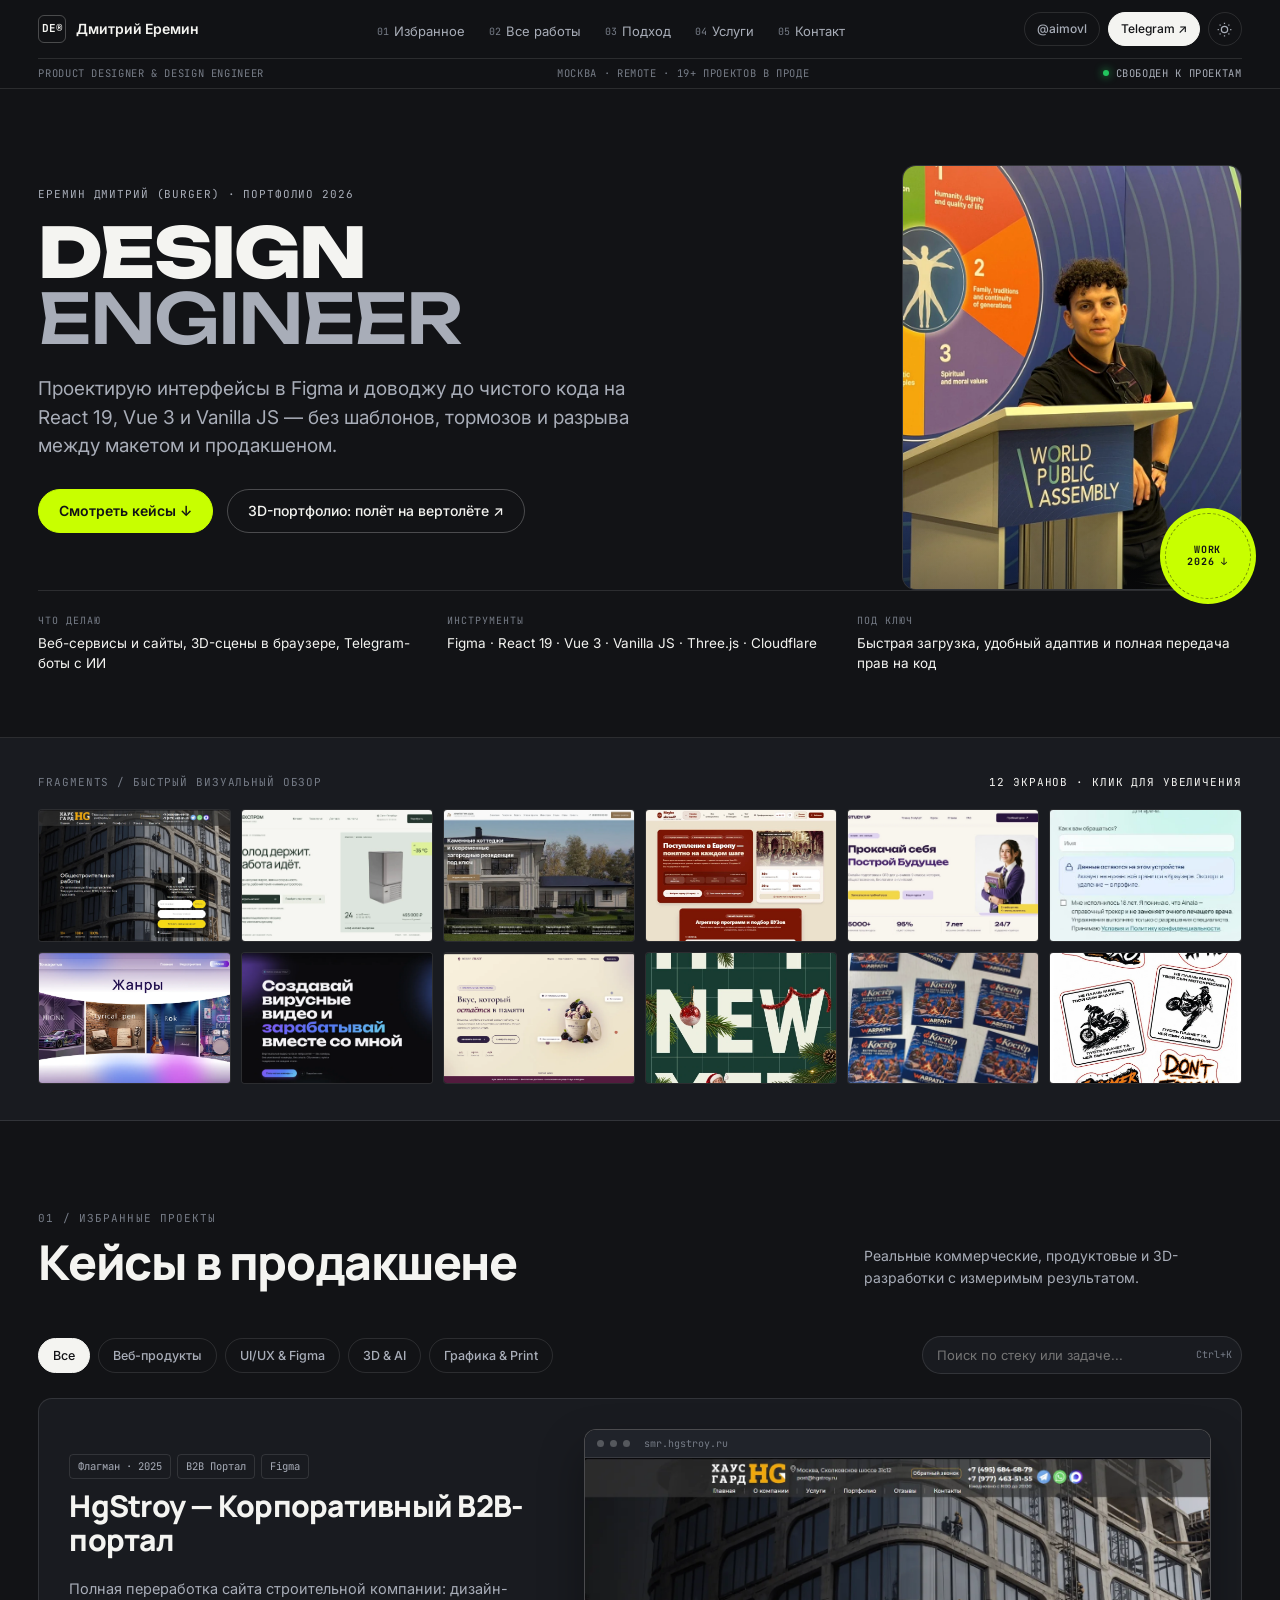
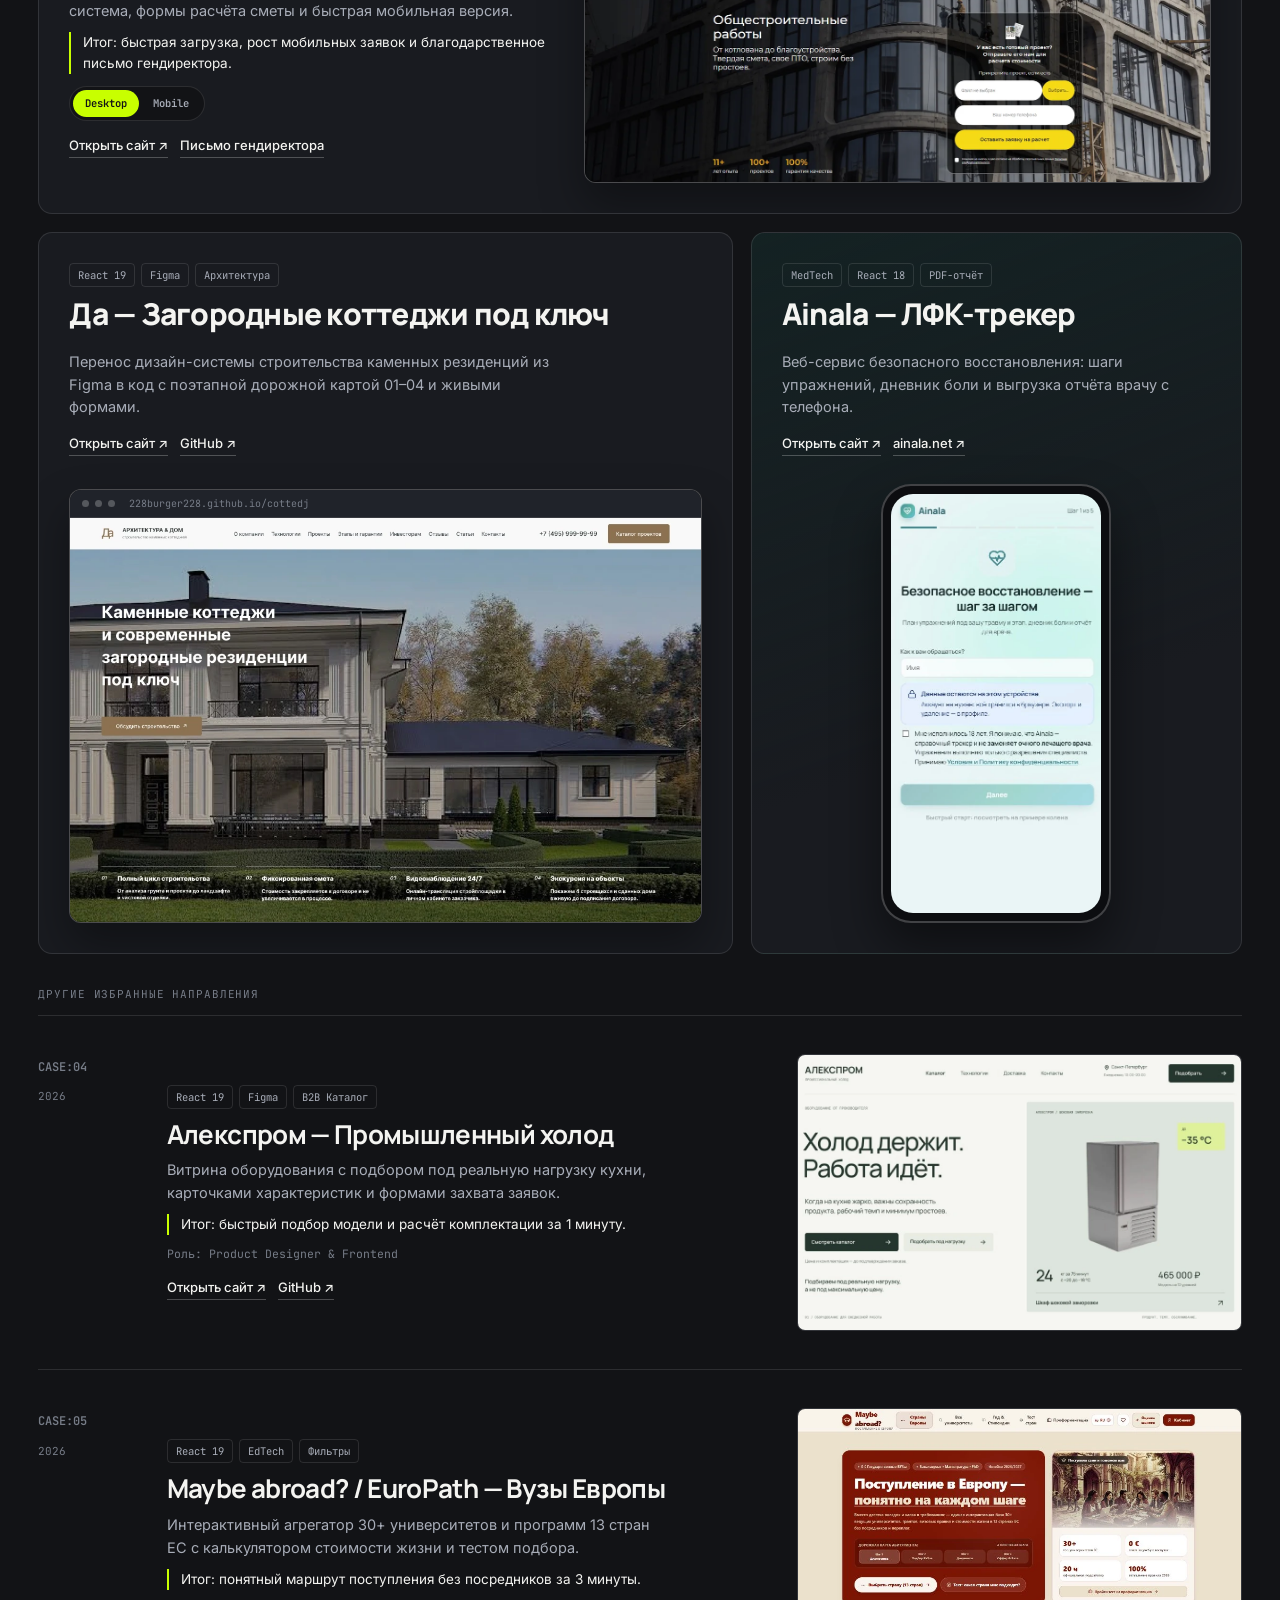
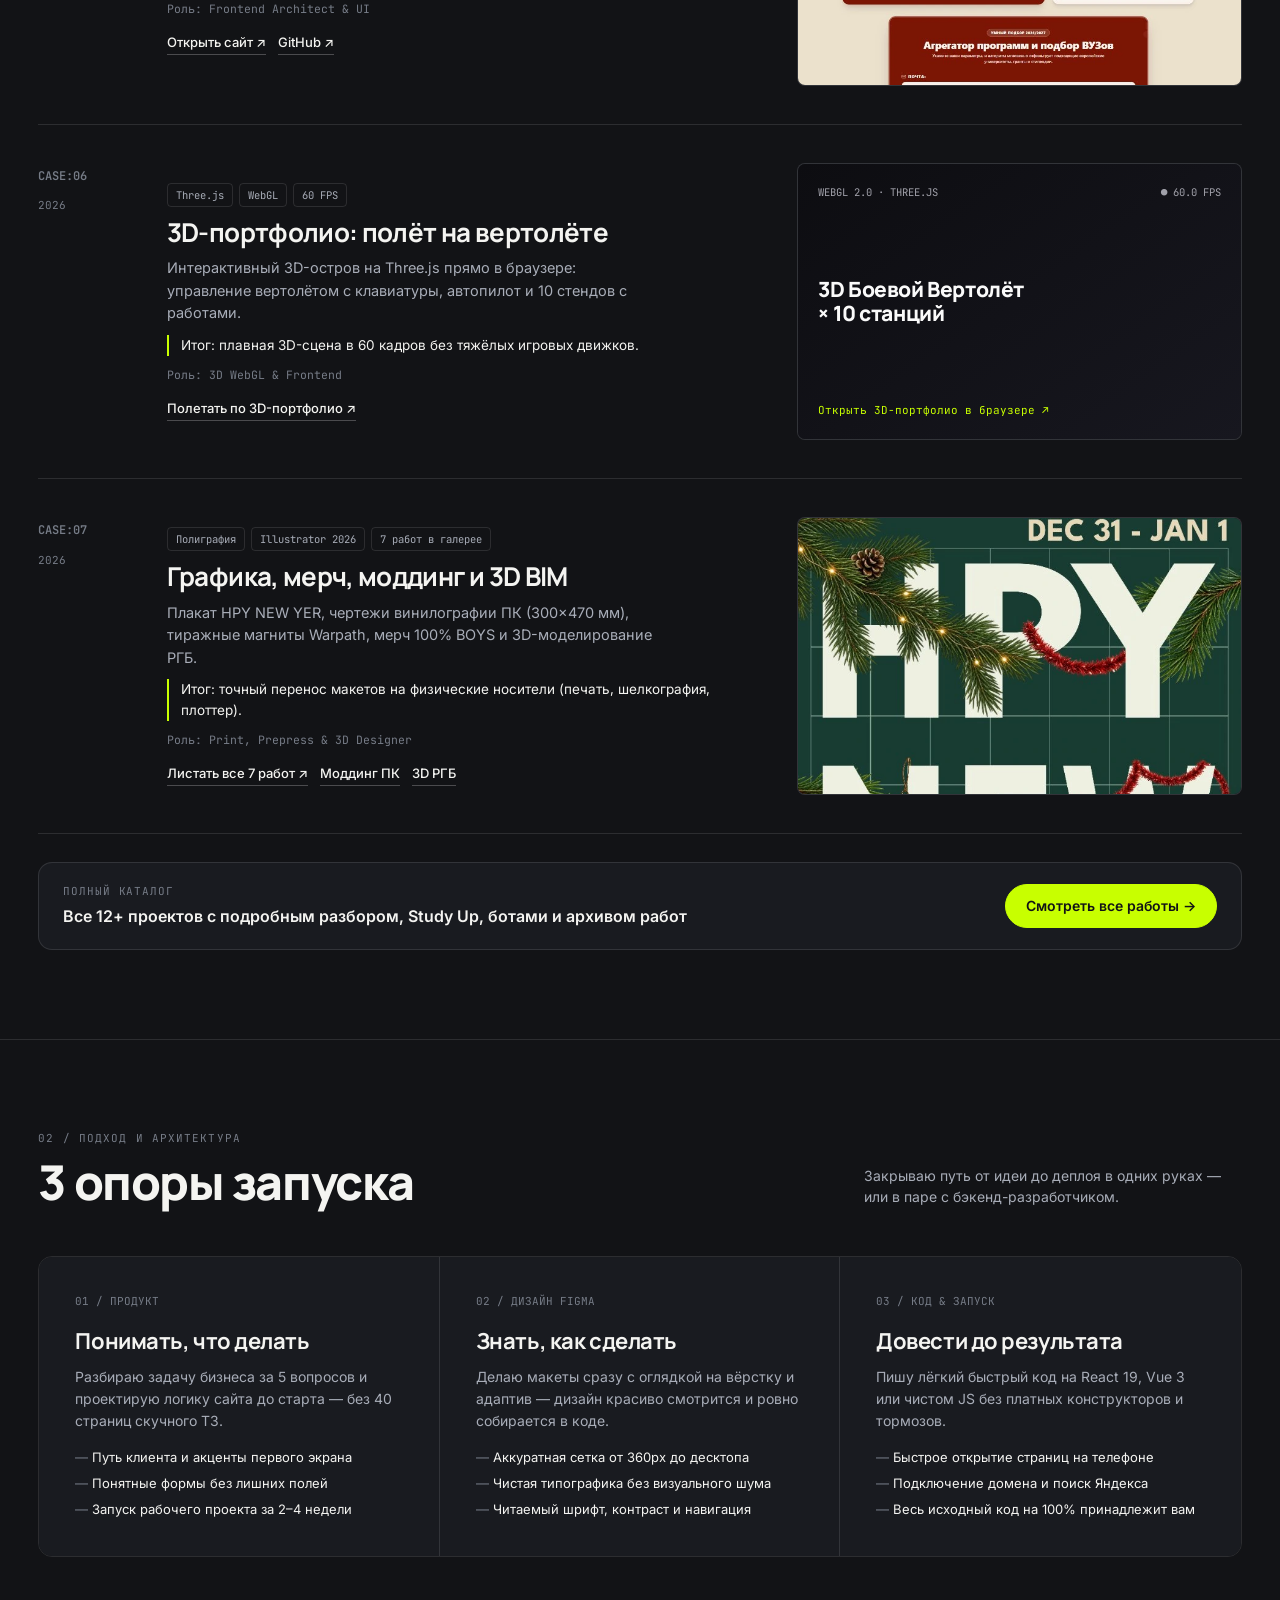
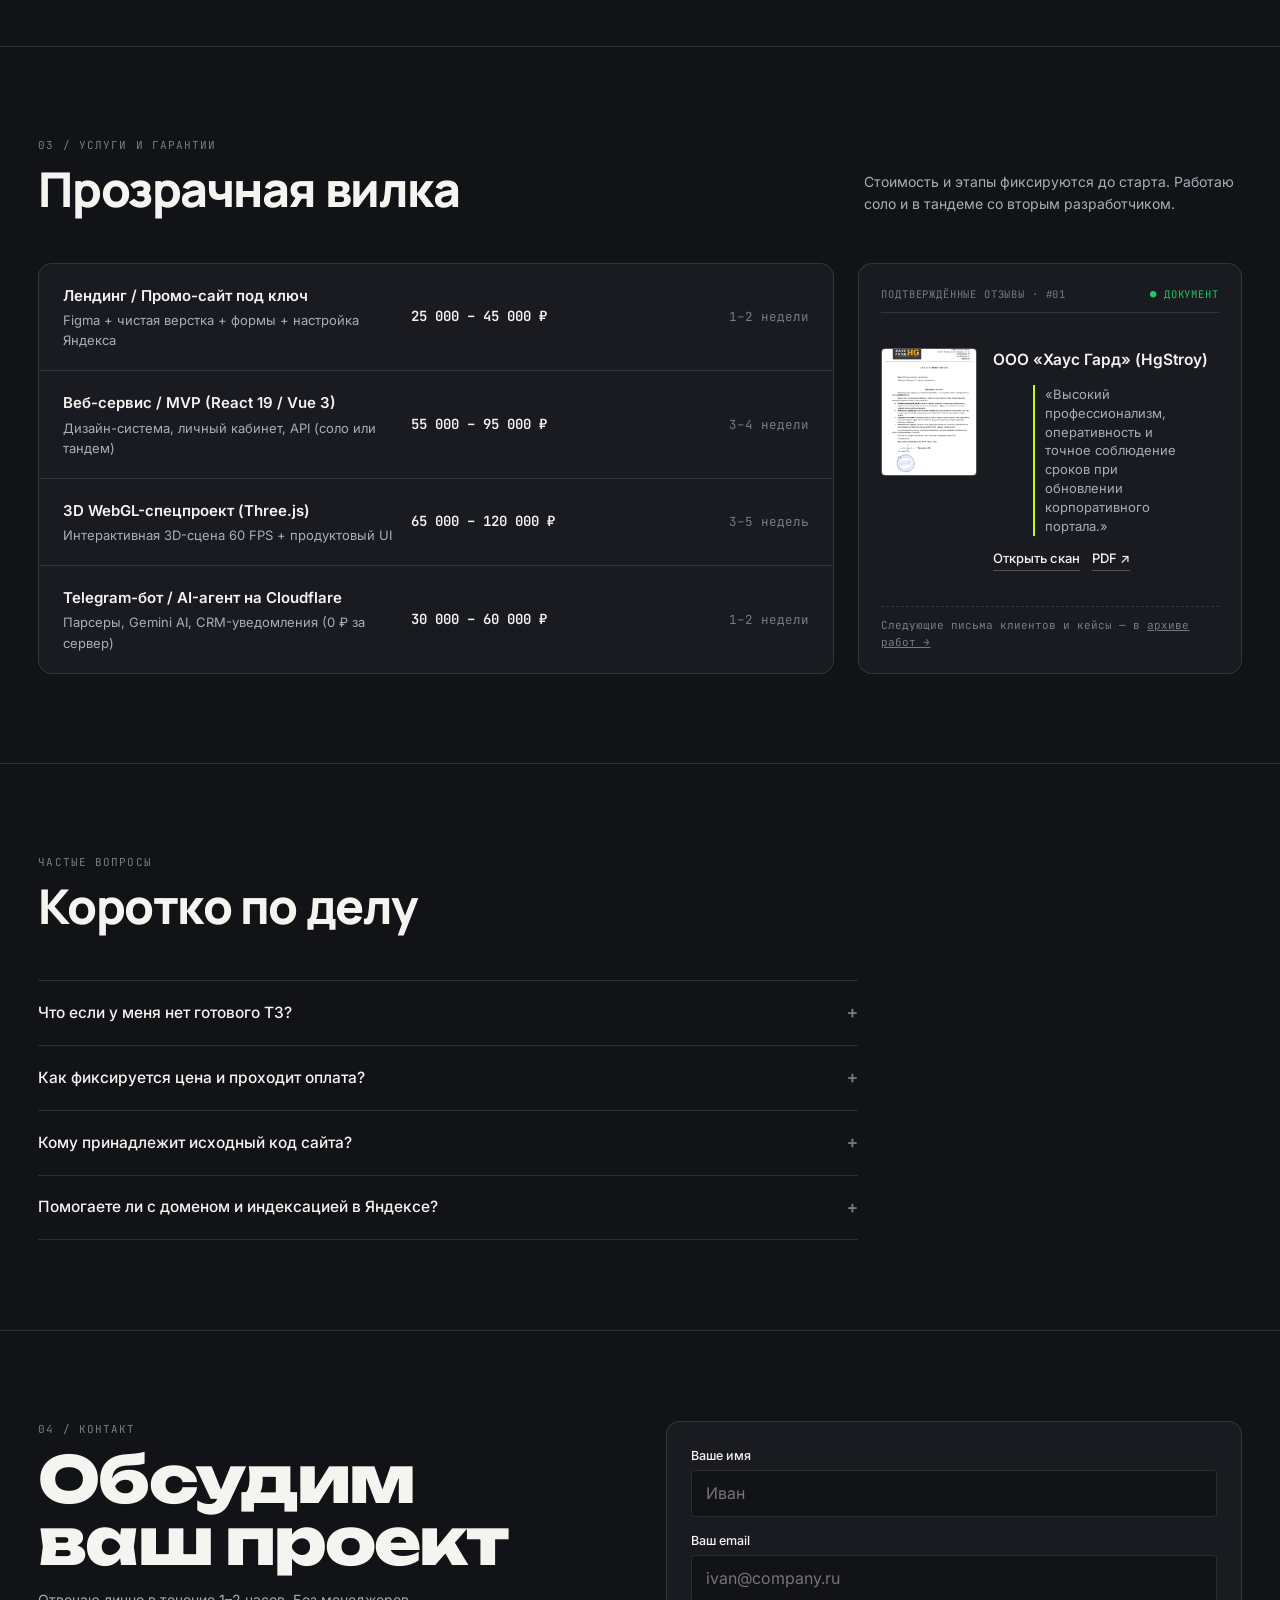
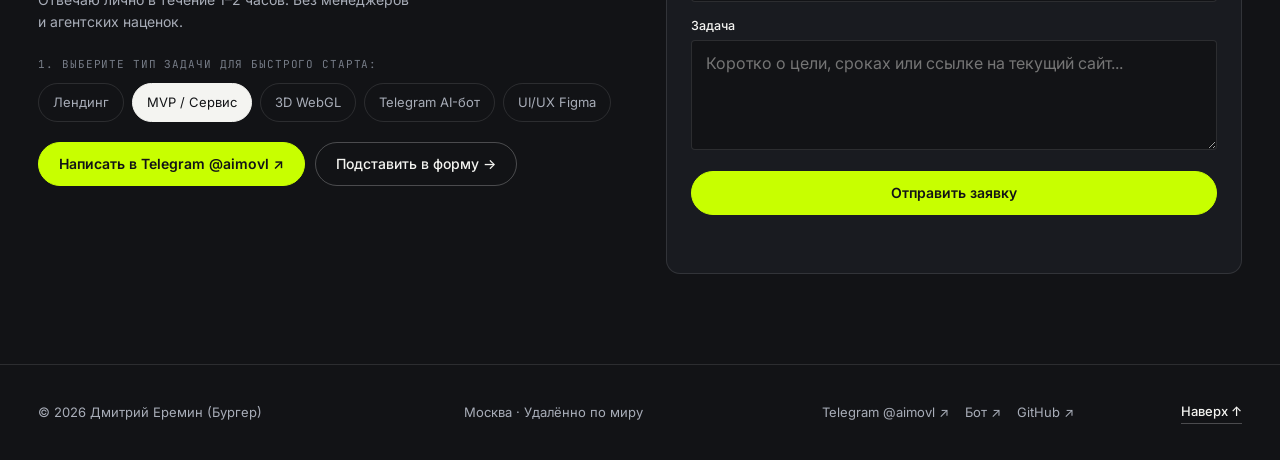
==== commit e87613d6: "feat(v4): sync Bento showcase, iPhone mockup, Desktop/Mobile switch and Manrope typography" ====
--- a/index.html
+++ b/index.html
@@ -20,7 +20,7 @@
   <link rel="icon" type="image/svg+xml" href="favicon.svg" />
   <link rel="preconnect" href="https://fonts.googleapis.com" />
   <link rel="preconnect" href="https://fonts.gstatic.com" crossorigin />
-  <link href="https://fonts.googleapis.com/css2?family=Inter:wght@400;500;600;700&family=JetBrains+Mono:wght@400;500;700&family=Unbounded:wght@500;600;700;800&display=swap" rel="stylesheet" />
+  <link href="https://fonts.googleapis.com/css2?family=Inter:wght@400;500;600;700&family=JetBrains+Mono:wght@400;500;700&family=Manrope:wght@500;600;700;800&family=Unbounded:wght@500;600;700;800&display=swap" rel="stylesheet" />
 
   <script type="application/ld+json">
   {
@@ -182,40 +182,100 @@
           </search>
         </div>
 
-        <div class="cases-list" id="cases-list">
-
-          <!-- CASE:01 -->
-          <article class="case-row" data-cat="web ui">
-            <div class="case-num-col">
-              <span class="case-index">CASE:01</span>
-              <span class="case-year">2025</span>
-            </div>
-            <div class="case-info">
+        <!-- BENTO SHOWCASE (Flagship + Browser & iPhone Mockups) -->
+        <div class="bento-showcase" id="bento-showcase">
+
+          <!-- CASE:01 Flagship -->
+          <article class="bento-card bento-hero" data-cat="web ui">
+            <div class="bento-info">
               <div class="case-badges">
-                <span class="case-tag">B2B Portal</span>
-                <span class="case-tag">Figma System</span>
-                <span class="case-tag">Bootstrap 5</span>
-              </div>
-              <h3 class="case-title">HgStroy — Корпоративный B2B-портал</h3>
-              <p class="case-summary">Проектирование и верстка корпоративного сайта строительной компании с адаптивными формами заявок.</p>
-              <p class="case-result">Итог: загрузка &lt; 1с, рост мобильных обращений и официальная благодарность гендиректора.</p>
-              <span class="case-meta-line">Роль: Lead Frontend &amp; Designer</span>
+                <span class="case-tag">Флагман · 2025</span>
+                <span class="case-tag">B2B Портал</span>
+                <span class="case-tag">Figma</span>
+              </div>
+              <h3 class="bento-title">HgStroy — Корпоративный B2B-портал</h3>
+              <p class="case-summary">Полная переработка сайта строительной компании: дизайн-система, формы расчёта сметы и быстрая мобильная версия.</p>
+              <p class="case-result">Итог: быстрая загрузка, рост мобильных заявок и благодарственное письмо гендиректора.</p>
+              <div class="device-toggle" data-target="bento-flagship-frame" role="group" aria-label="Режим превью HgStroy">
+                <button type="button" class="device-toggle-btn" data-device="desktop" aria-pressed="true">Desktop</button>
+                <button type="button" class="device-toggle-btn" data-device="mobile" aria-pressed="false">Mobile</button>
+              </div>
               <div class="case-links">
                 <a href="https://smr.hgstroy.ru/index.html" target="_blank" rel="noopener noreferrer" class="case-link">Открыть сайт ↗</a>
                 <button type="button" class="case-link" data-preview="assets/img/hgstroyblag.webp" data-preview-fallback="assets/img/hgstroyblag.png" data-preview-title="Благодарственное письмо — ООО «Хаус Гард»">Письмо гендиректора</button>
               </div>
             </div>
-            <div class="case-media">
-              <button type="button" class="case-media-btn" data-preview="assets/img/hgstroy.webp" data-preview-title="HgStroy — Корпоративный портал" aria-label="Увеличить скриншот HgStroy">
-                <img src="assets/img/hgstroy.webp" width="1400" height="725" alt="HgStroy — корпоративный сайт" loading="lazy" decoding="async" />
+            <div class="browser-stage">
+              <div class="browser-frame" id="bento-flagship-frame">
+                <div class="browser-bar">
+                  <span class="browser-dot"></span><span class="browser-dot"></span><span class="browser-dot"></span>
+                  <span class="browser-url">smr.hgstroy.ru</span>
+                </div>
+                <button type="button" class="browser-frame-btn" data-preview="assets/img/hgstroy.webp" data-preview-title="HgStroy — Корпоративный портал" aria-label="Увеличить скриншот HgStroy">
+                  <img src="assets/img/hgstroy.webp" width="1400" height="725" alt="HgStroy — корпоративный сайт" loading="lazy" decoding="async" />
+                </button>
+              </div>
+            </div>
+          </article>
+
+          <!-- CASE:02 Cottages (Browser Frame) -->
+          <article class="bento-card bento-wide" data-cat="web ui">
+            <div class="bento-info">
+              <div class="case-badges">
+                <span class="case-tag">React 19</span>
+                <span class="case-tag">Figma</span>
+                <span class="case-tag">Архитектура</span>
+              </div>
+              <h3 class="bento-title">Да — Загородные коттеджи под ключ</h3>
+              <p class="case-summary">Перенос дизайн-системы строительства каменных резиденций из Figma в код с поэтапной дорожной картой 01–04 и живыми формами.</p>
+              <div class="case-links">
+                <a href="https://228burger228.github.io/cottedj/" target="_blank" rel="noopener noreferrer" class="case-link">Открыть сайт ↗</a>
+                <a href="https://github.com/228burger228/cottedj" target="_blank" rel="noopener noreferrer" class="case-link">GitHub ↗</a>
+              </div>
+            </div>
+            <div class="browser-frame">
+              <div class="browser-bar">
+                <span class="browser-dot"></span><span class="browser-dot"></span><span class="browser-dot"></span>
+                <span class="browser-url">228burger228.github.io/cottedj</span>
+              </div>
+              <button type="button" class="browser-frame-btn" data-preview="assets/img/cottedj.webp" data-preview-title="Да — Архитектура &amp; Дом" aria-label="Увеличить скриншот Да — Архитектура и Дом">
+                <img src="assets/img/cottedj.webp" width="1024" height="655" alt="Да — Архитектура и Дом" loading="lazy" decoding="async" />
               </button>
             </div>
           </article>
 
-          <!-- CASE:02 -->
+          <!-- CASE:03 Ainala (True iPhone Mockup without cropping) -->
+          <article class="bento-card bento-phone" data-cat="web">
+            <div class="bento-info">
+              <div class="case-badges">
+                <span class="case-tag">MedTech</span>
+                <span class="case-tag">React 18</span>
+                <span class="case-tag">PDF-отчёт</span>
+              </div>
+              <h3 class="bento-title">Ainala — ЛФК-трекер</h3>
+              <p class="case-summary">Веб-сервис безопасного восстановления: шаги упражнений, дневник боли и выгрузка отчёта врачу с телефона.</p>
+              <div class="case-links">
+                <a href="https://ainala.net/docs/index.html" target="_blank" rel="noopener noreferrer" class="case-link">Открыть сайт ↗</a>
+                <a href="https://ainala.net" target="_blank" rel="noopener noreferrer" class="case-link">ainala.net ↗</a>
+              </div>
+            </div>
+            <div class="phone-stage">
+              <button type="button" class="iphone-frame" data-preview="assets/img/ainala.webp" data-preview-title="Ainala — Платформа восстановления" aria-label="Увеличить экран Ainala">
+                <img src="assets/img/ainala.webp" width="439" height="875" alt="Ainala Rehab в смартфоне" loading="lazy" decoding="async" />
+              </button>
+            </div>
+          </article>
+
+        </div>
+
+        <span class="cases-sub-label" id="cases-sub-label">Другие избранные направления</span>
+
+        <div class="cases-list" id="cases-list">
+
+          <!-- CASE:04 -->
           <article class="case-row" data-cat="web ui">
             <div class="case-num-col">
-              <span class="case-index">CASE:02</span>
+              <span class="case-index">CASE:04</span>
               <span class="case-year">2026</span>
             </div>
             <div class="case-info">
@@ -240,38 +300,10 @@
             </div>
           </article>
 
-          <!-- CASE:03 -->
+          <!-- CASE:05 -->
           <article class="case-row" data-cat="web ui">
             <div class="case-num-col">
-              <span class="case-index">CASE:03</span>
-              <span class="case-year">2026</span>
-            </div>
-            <div class="case-info">
-              <div class="case-badges">
-                <span class="case-tag">React 19</span>
-                <span class="case-tag">Figma</span>
-                <span class="case-tag">Архитектура</span>
-              </div>
-              <h3 class="case-title">Да — Архитектура &amp; Дом</h3>
-              <p class="case-summary">Сайт строительства каменных коттеджей и загородных резиденций: точный перенос дизайн-системы из Figma в живой код.</p>
-              <p class="case-result">Итог: быстрый отклик на телефонах и выразительная архитектурная подача.</p>
-              <span class="case-meta-line">Роль: Design Engineer &amp; Frontend</span>
-              <div class="case-links">
-                <a href="https://228burger228.github.io/cottedj/" target="_blank" rel="noopener noreferrer" class="case-link">Открыть сайт ↗</a>
-                <a href="https://github.com/228burger228/cottedj" target="_blank" rel="noopener noreferrer" class="case-link">GitHub ↗</a>
-              </div>
-            </div>
-            <div class="case-media">
-              <button type="button" class="case-media-btn" data-preview="assets/img/cottedj.webp" data-preview-title="Да — Архитектура &amp; Дом" aria-label="Увеличить скриншот Да — Архитектура и Дом">
-                <img src="assets/img/cottedj.webp" width="1024" height="655" alt="Да — Архитектура и Дом" loading="lazy" decoding="async" />
-              </button>
-            </div>
-          </article>
-
-          <!-- CASE:04 -->
-          <article class="case-row" data-cat="web ui">
-            <div class="case-num-col">
-              <span class="case-index">CASE:04</span>
+              <span class="case-index">CASE:05</span>
               <span class="case-year">2026</span>
             </div>
             <div class="case-info">
@@ -292,34 +324,6 @@
             <div class="case-media">
               <button type="button" class="case-media-btn" data-preview="assets/img/europath.webp" data-preview-title="Maybe abroad? / EuroPath — Вузы Европы" aria-label="Увеличить скриншот EuroPath">
                 <img src="assets/img/europath.webp" width="1024" height="520" alt="EuroPath — навигатор высшего образования" loading="lazy" decoding="async" />
-              </button>
-            </div>
-          </article>
-
-          <!-- CASE:05 -->
-          <article class="case-row" data-cat="web">
-            <div class="case-num-col">
-              <span class="case-index">CASE:05</span>
-              <span class="case-year">2026</span>
-            </div>
-            <div class="case-info">
-              <div class="case-badges">
-                <span class="case-tag">React 18</span>
-                <span class="case-tag">MedTech</span>
-                <span class="case-tag">PDF-отчёт</span>
-              </div>
-              <h3 class="case-title">Ainala — Платформа восстановления</h3>
-              <p class="case-summary">Веб-сервис ЛФК после травм: план упражнений по этапам, дневник боли, хранение данных в браузере и отчёт для врача.</p>
-              <p class="case-result">Итог: пошаговое безопасное восстановление прямо с телефона без регистрации.</p>
-              <span class="case-meta-line">Роль: Product Lead &amp; Frontend</span>
-              <div class="case-links">
-                <a href="https://ainala.net/docs/index.html" target="_blank" rel="noopener noreferrer" class="case-link">Открыть сайт ↗</a>
-                <a href="https://ainala.net" target="_blank" rel="noopener noreferrer" class="case-link">ainala.net ↗</a>
-              </div>
-            </div>
-            <div class="case-media">
-              <button type="button" class="case-media-btn" data-preview="assets/img/ainala.webp" data-preview-title="Ainala — Платформа восстановления" aria-label="Увеличить скриншот Ainala">
-                <img src="assets/img/ainala.webp" width="439" height="875" alt="Ainala Rehab" loading="lazy" decoding="async" />
               </button>
             </div>
           </article>
--- a/css/tokens.css
+++ b/css/tokens.css
@@ -6,7 +6,8 @@
   color-scheme: dark light;
 
   /* Typography */
-  --font-display: 'Unbounded', 'Inter', -apple-system, BlinkMacSystemFont, sans-serif;
+  --font-display: 'Unbounded', 'Manrope', sans-serif;
+  --font-heading: 'Manrope', 'Inter', -apple-system, BlinkMacSystemFont, sans-serif;
   --font-sans: 'Inter', -apple-system, BlinkMacSystemFont, 'Segoe UI', sans-serif;
   --font-mono: 'JetBrains Mono', ui-monospace, SFMono-Regular, Menlo, monospace;
 
--- a/css/sections.css
+++ b/css/sections.css
@@ -32,10 +32,10 @@
   }
 
   .sec-title {
-    font-family: var(--font-display);
-    font-size: clamp(28px, 4vw, 52px);
-    font-weight: 700;
-    line-height: 1.04;
+    font-family: var(--font-heading);
+    font-size: clamp(30px, 3.8vw, 48px);
+    font-weight: 800;
+    line-height: 1.06;
     letter-spacing: -0.03em;
   }
 
@@ -378,11 +378,11 @@
   }
 
   .case-title {
-    font-family: var(--font-display);
-    font-size: clamp(20px, 2.3vw, 28px);
+    font-family: var(--font-heading);
+    font-size: clamp(20px, 2.2vw, 26px);
     font-weight: 700;
-    letter-spacing: -0.02em;
-    line-height: 1.15;
+    letter-spacing: -0.025em;
+    line-height: 1.18;
   }
 
   .case-summary {
@@ -476,15 +476,213 @@
   }
 
   .case-spec-main {
-    font-family: var(--font-display);
-    font-size: 20px;
-    font-weight: 700;
-    line-height: 1.15;
+    font-family: var(--font-heading);
+    font-size: 21px;
+    font-weight: 800;
+    letter-spacing: -0.02em;
+    line-height: 1.16;
   }
 
   .case-spec-foot {
     font-size: 11px;
     color: #c8ff00;
+  }
+
+  /* ─── 3B. BENTO SHOWCASE + DEVICE FRAMES ───────────────────────────────── */
+  .bento-showcase {
+    display: grid;
+    grid-template-columns: repeat(12, minmax(0, 1fr));
+    gap: 18px;
+    margin-bottom: 32px;
+  }
+
+  .bento-card {
+    background: var(--bg-elevated);
+    border: 1px solid var(--line);
+    border-radius: var(--radius-lg);
+    padding: clamp(20px, 2.5vw, 30px);
+    display: flex;
+    flex-direction: column;
+    justify-content: space-between;
+    gap: 20px;
+    overflow: hidden;
+  }
+
+  .bento-card[hidden] {
+    display: none;
+  }
+
+  .bento-hero {
+    grid-column: span 12;
+    display: grid;
+    grid-template-columns: minmax(0, 0.95fr) minmax(0, 1.25fr);
+    gap: clamp(20px, 3vw, 40px);
+    align-items: center;
+  }
+
+  .bento-wide {
+    grid-column: span 7;
+  }
+
+  .bento-phone {
+    grid-column: span 5;
+    background: linear-gradient(160deg, rgba(45, 212, 191, 0.08) 0%, var(--bg-elevated) 65%);
+  }
+
+  .bento-title {
+    font-family: var(--font-heading);
+    font-size: clamp(22px, 2.5vw, 30px);
+    font-weight: 800;
+    letter-spacing: -0.025em;
+    line-height: 1.15;
+    margin-bottom: 10px;
+  }
+
+  .bento-info {
+    display: flex;
+    flex-direction: column;
+    gap: 10px;
+  }
+
+  .device-toggle {
+    display: inline-flex;
+    align-items: center;
+    gap: 2px;
+    padding: 3px;
+    border-radius: var(--radius-pill);
+    background: var(--bg);
+    border: 1px solid var(--line);
+    width: fit-content;
+    margin-top: 2px;
+  }
+
+  .device-toggle-btn {
+    font-family: var(--font-mono);
+    font-size: 10.5px;
+    font-weight: 600;
+    padding: 5px 12px;
+    border-radius: var(--radius-pill);
+    color: var(--text-secondary);
+    transition: background-color var(--dur-fast) ease, color var(--dur-fast) ease;
+  }
+
+  .device-toggle-btn[aria-pressed="true"] {
+    background: var(--accent);
+    color: var(--accent-ink);
+  }
+
+  .browser-stage {
+    display: flex;
+    justify-content: center;
+    align-items: center;
+    width: 100%;
+  }
+
+  .browser-frame {
+    width: 100%;
+    background: var(--bg);
+    border: 1px solid var(--line-strong);
+    border-radius: 12px;
+    overflow: hidden;
+    box-shadow: 0 22px 44px rgba(0, 0, 0, 0.35);
+    transition: max-width 0.32s var(--ease-out), border-radius 0.32s var(--ease-out);
+  }
+
+  .browser-frame.is-mobile {
+    max-width: 240px;
+    border-radius: 26px;
+    border-width: 2px;
+  }
+
+  .browser-frame.is-mobile img {
+    aspect-ratio: 9 / 14;
+    object-position: left top;
+  }
+
+  .browser-bar {
+    height: 28px;
+    background: var(--bg-panel);
+    border-bottom: 1px solid var(--line);
+    display: flex;
+    align-items: center;
+    gap: 6px;
+    padding: 0 12px;
+  }
+
+  .browser-dot {
+    width: 7px;
+    height: 7px;
+    border-radius: 50%;
+    background: var(--line-strong);
+  }
+
+  .browser-url {
+    margin-left: 8px;
+    font-family: var(--font-mono);
+    font-size: 10px;
+    color: var(--text-muted);
+    white-space: nowrap;
+    overflow: hidden;
+    text-overflow: ellipsis;
+  }
+
+  .browser-frame-btn {
+    width: 100%;
+    display: block;
+    overflow: hidden;
+  }
+
+  .browser-frame-btn img {
+    width: 100%;
+    height: auto;
+    display: block;
+  }
+
+  .browser-frame.is-mobile img {
+    aspect-ratio: 9 / 14;
+    object-fit: cover;
+    object-position: center top;
+  }
+
+  .phone-stage {
+    flex: 1;
+    display: flex;
+    justify-content: center;
+    align-items: center;
+    padding-top: 8px;
+  }
+
+  .iphone-frame {
+    width: min(230px, 100%);
+    border-radius: 30px;
+    padding: 8px;
+    background: #0c0d10;
+    border: 2px solid rgba(255, 255, 255, 0.22);
+    box-shadow: 0 24px 48px rgba(0, 0, 0, 0.45);
+    display: block;
+    transition: transform var(--dur-base) var(--ease-out), border-color var(--dur-fast) ease;
+  }
+
+  .iphone-frame:hover {
+    transform: translateY(-3px);
+    border-color: var(--accent);
+  }
+
+  .iphone-frame img {
+    width: 100%;
+    height: auto;
+    border-radius: 22px;
+    display: block;
+  }
+
+  .cases-sub-label {
+    font-family: var(--font-mono);
+    font-size: 11px;
+    letter-spacing: 0.08em;
+    text-transform: uppercase;
+    color: var(--text-muted);
+    margin-bottom: 12px;
+    display: block;
   }
 
   .cases-archive-cta {
@@ -553,9 +751,10 @@
   }
 
   .triad-title {
-    font-family: var(--font-display);
+    font-family: var(--font-heading);
     font-size: 22px;
     font-weight: 700;
+    letter-spacing: -0.02em;
     margin-bottom: 8px;
   }
 
@@ -893,6 +1092,13 @@
   @media (max-width: 1024px) {
     .fragments-grid {
       grid-template-columns: repeat(4, 1fr);
+    }
+    .bento-hero {
+      grid-template-columns: minmax(0, 1fr);
+    }
+    .bento-wide,
+    .bento-phone {
+      grid-column: span 12;
     }
     .case-row {
       grid-template-columns: 72px 1fr 0.9fr;
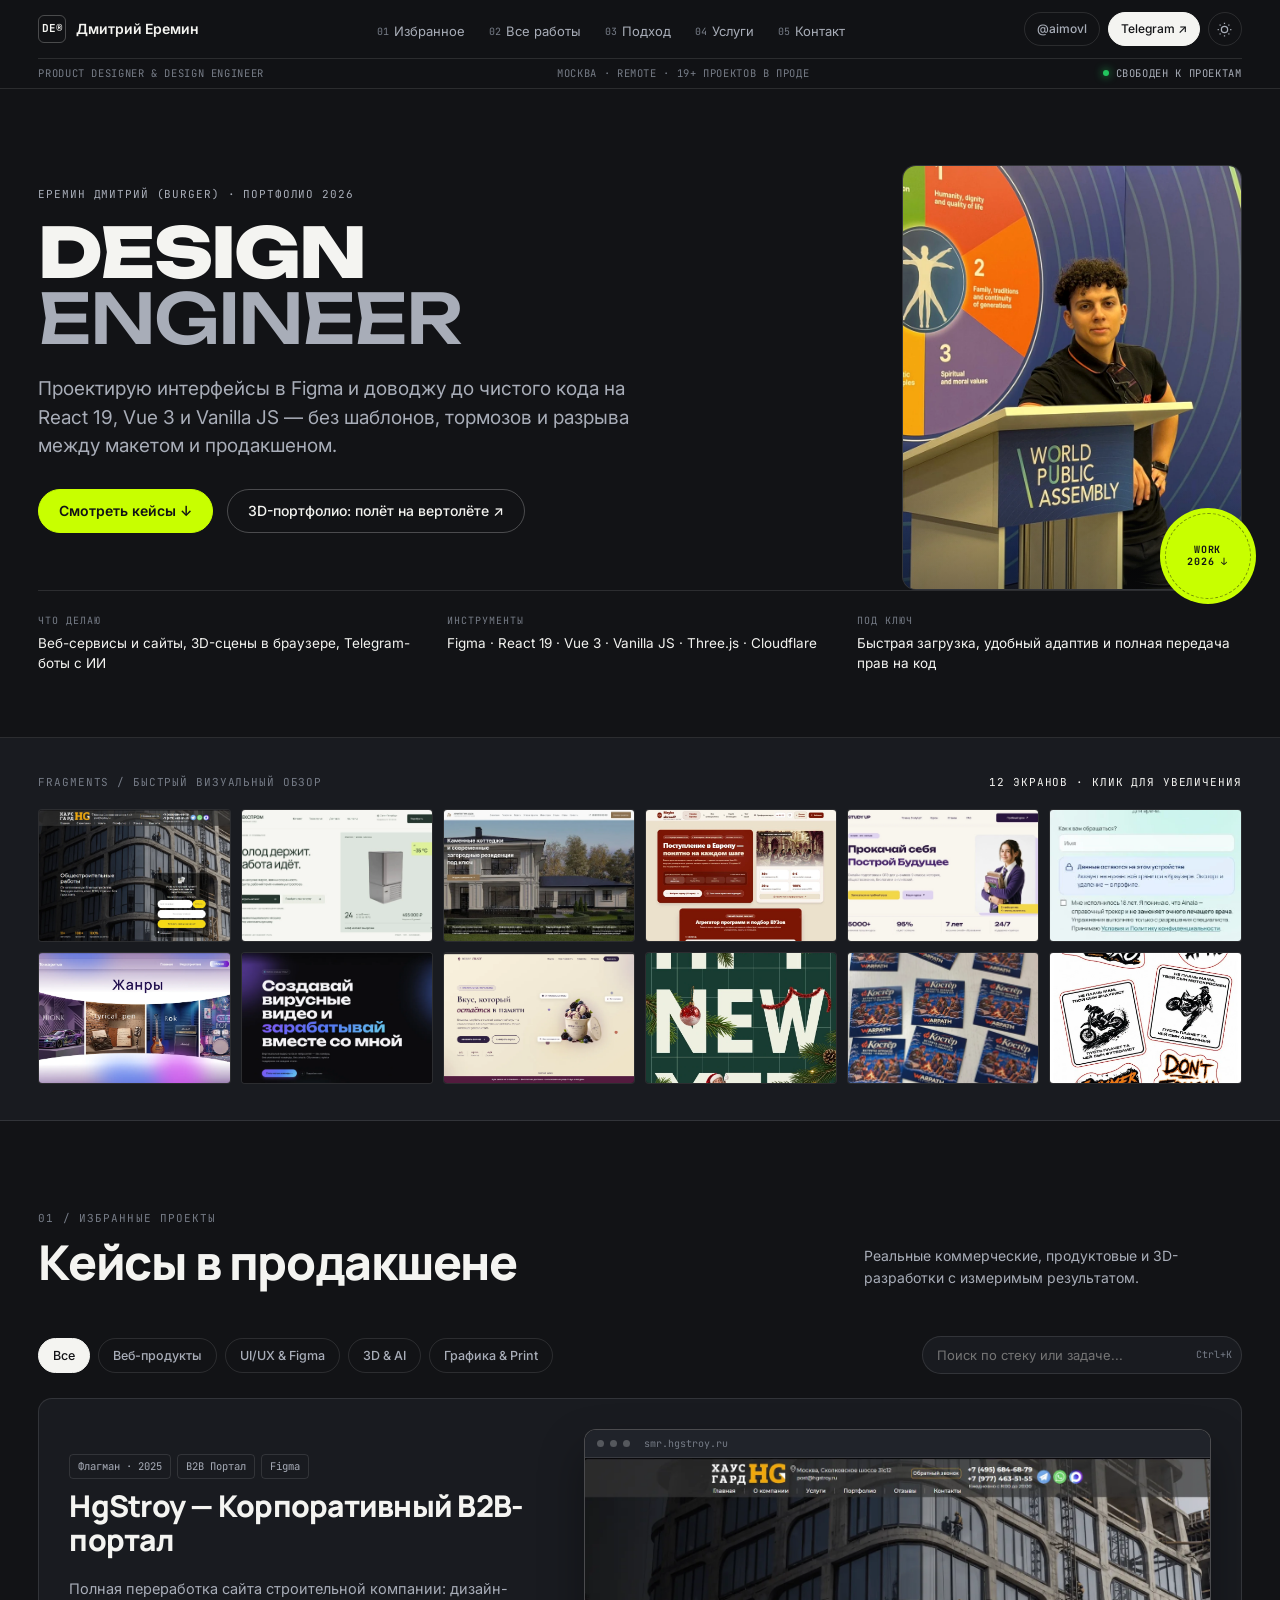
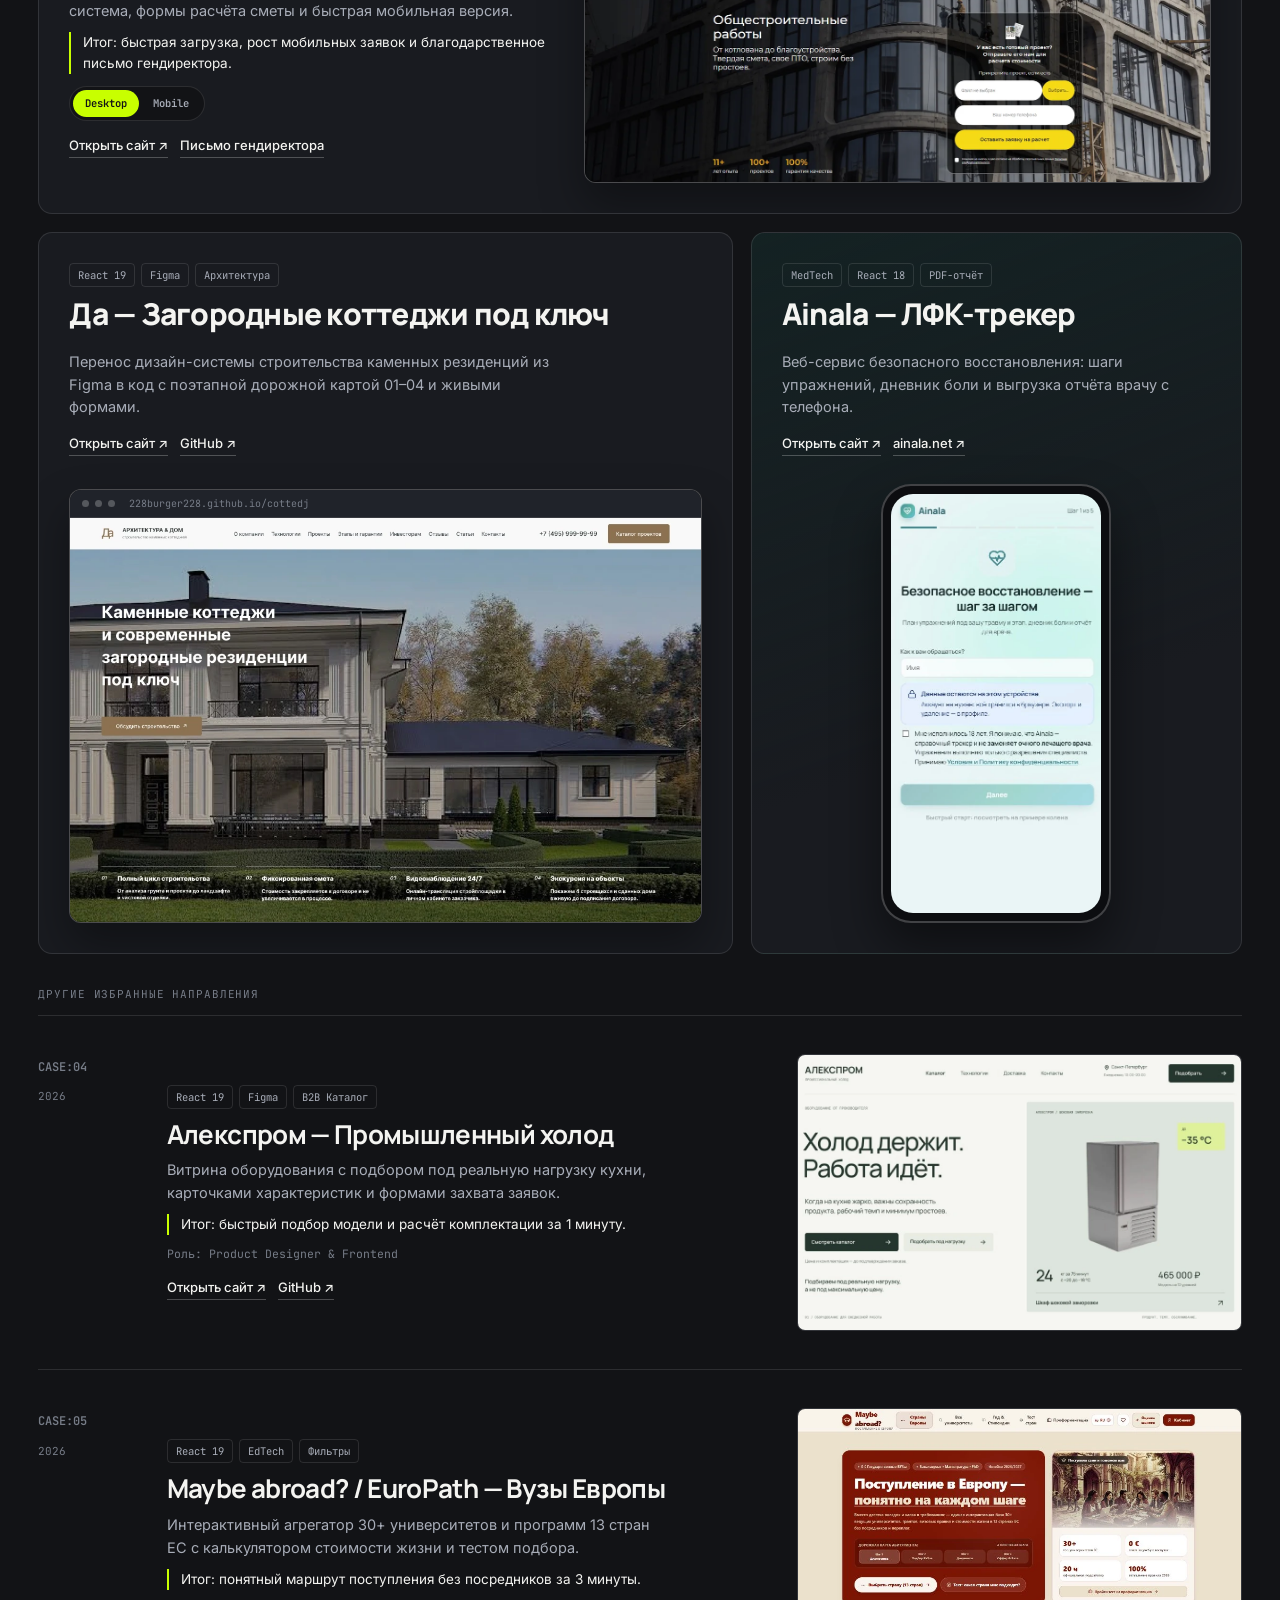
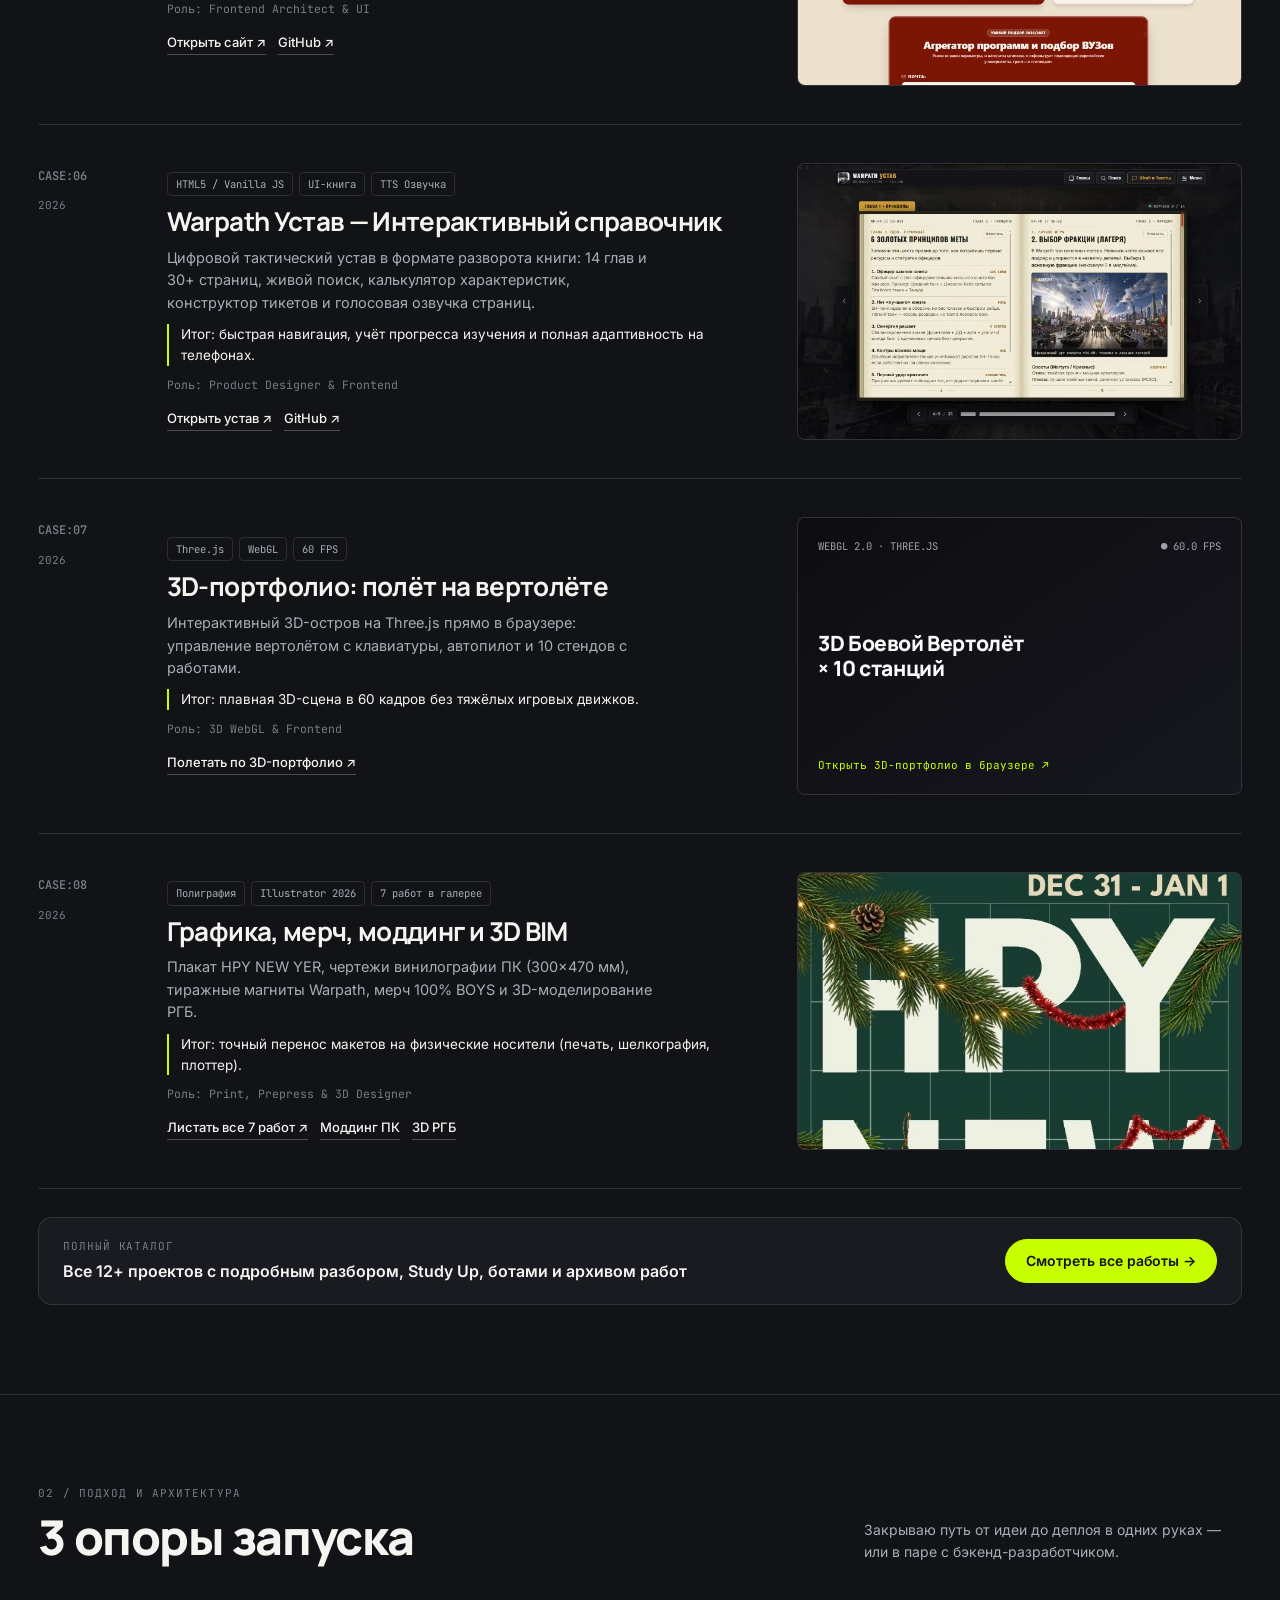
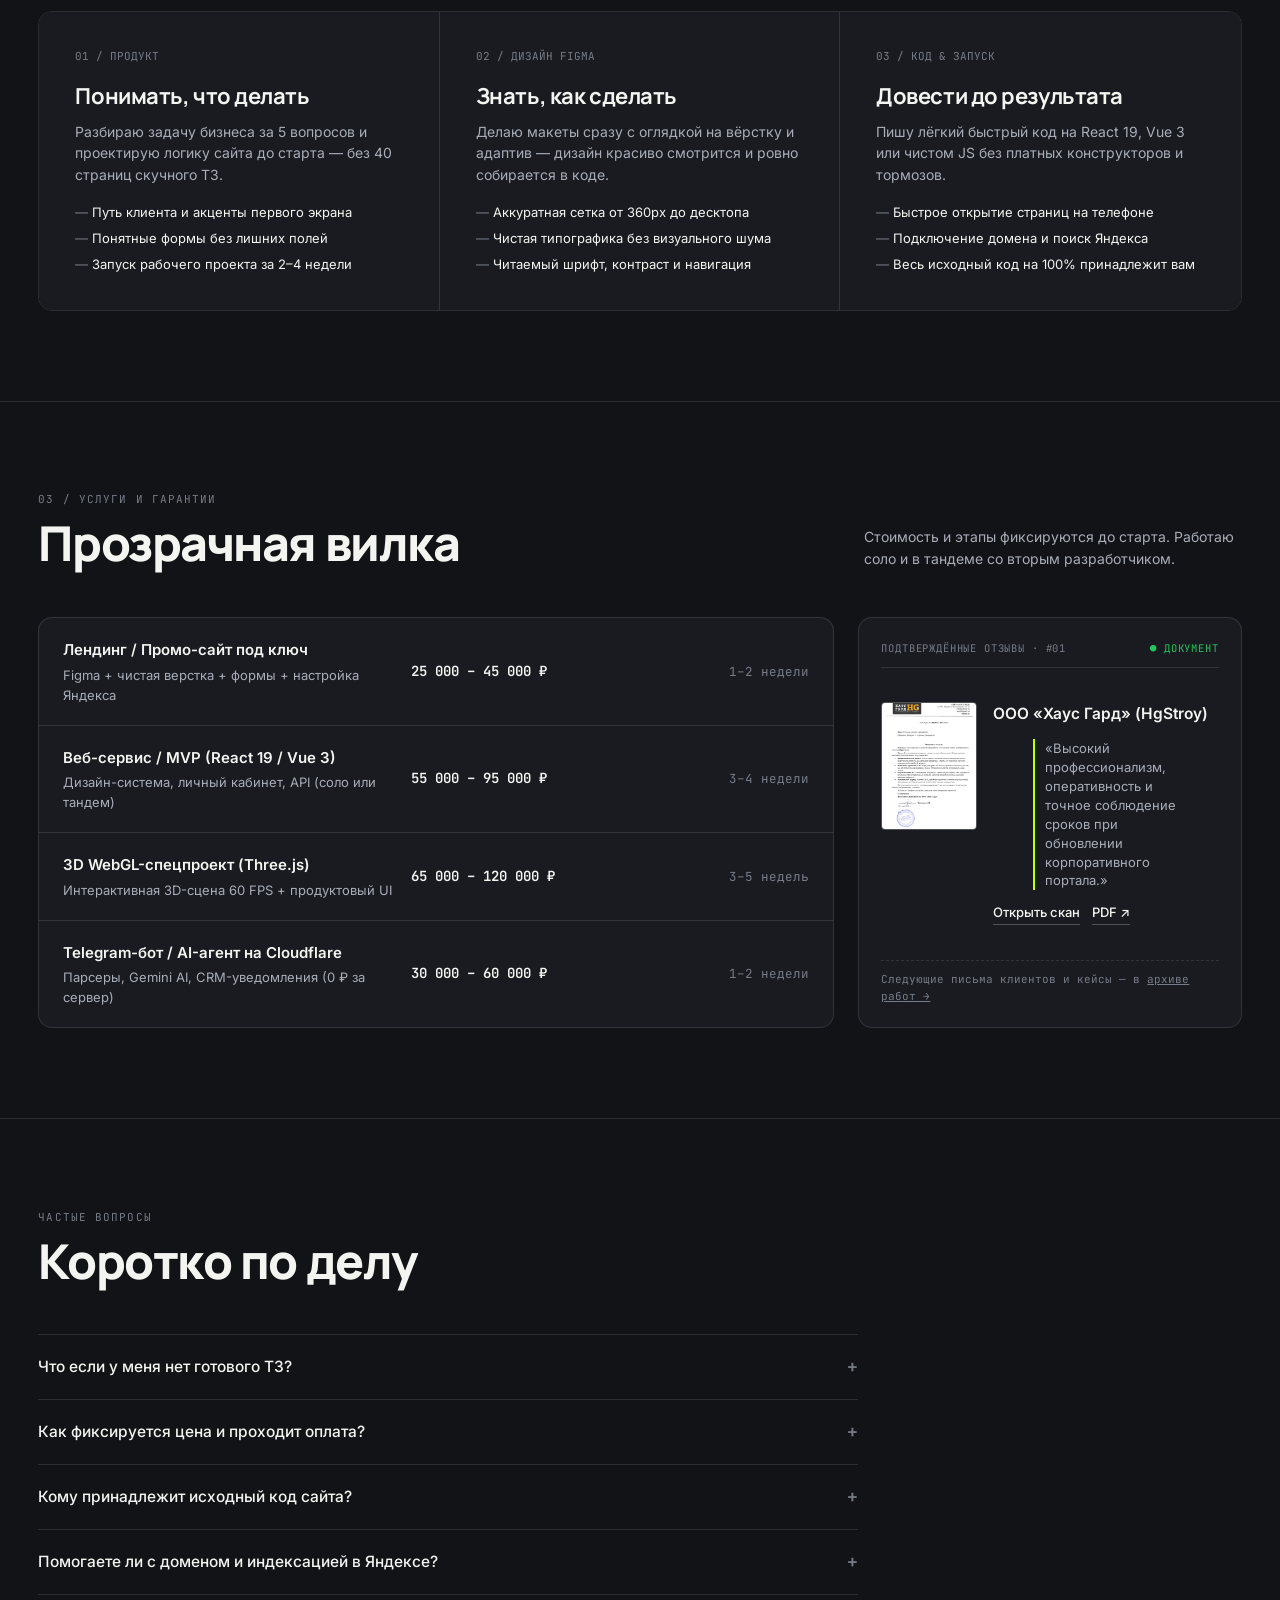
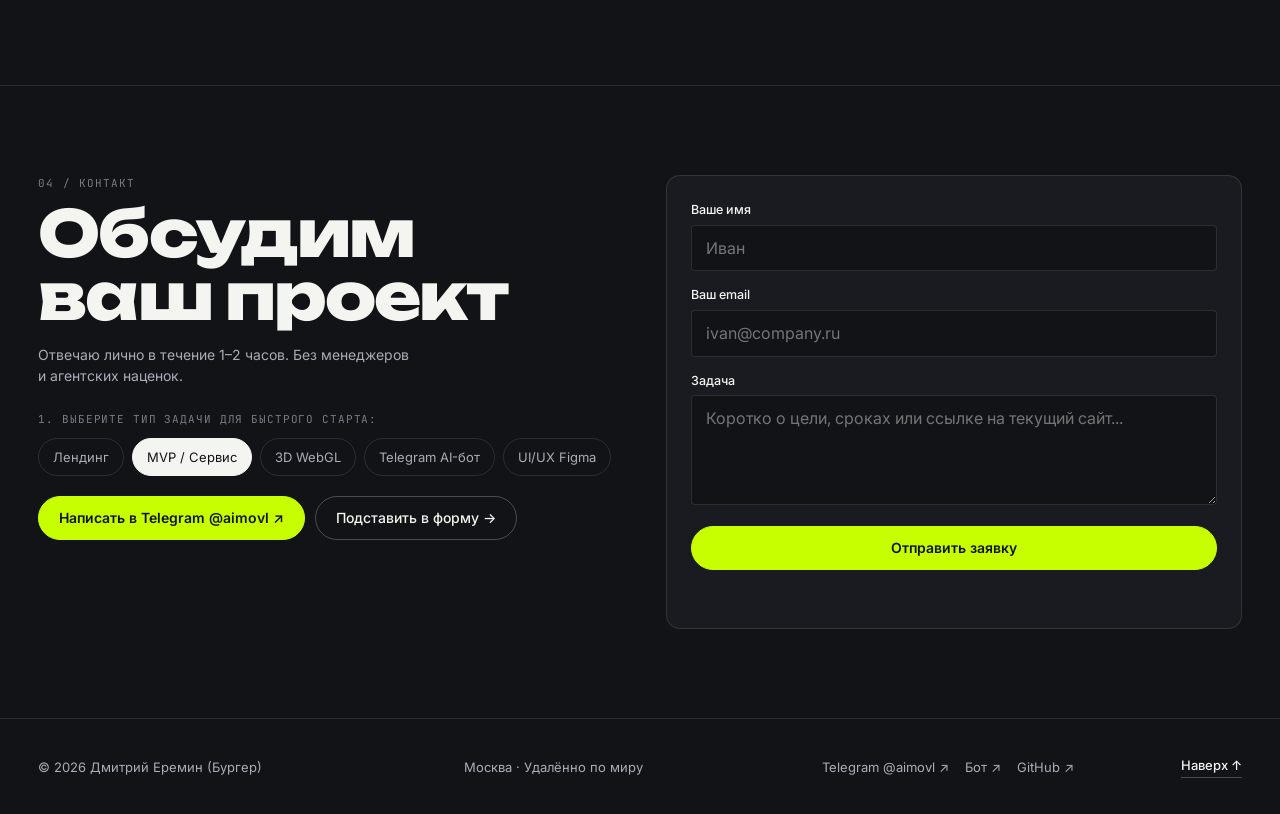
==== commit 01c79e2f: "feat(case): add Warpath Ustav interactive guide showcase to index and works archive" ====
--- a/index.html
+++ b/index.html
@@ -329,9 +329,37 @@
           </article>
 
           <!-- CASE:06 -->
+          <article class="case-row" data-cat="web ui">
+            <div class="case-num-col">
+              <span class="case-index">CASE:06</span>
+              <span class="case-year">2026</span>
+            </div>
+            <div class="case-info">
+              <div class="case-badges">
+                <span class="case-tag">HTML5 / Vanilla JS</span>
+                <span class="case-tag">UI-книга</span>
+                <span class="case-tag">TTS Озвучка</span>
+              </div>
+              <h3 class="case-title">Warpath Устав — Интерактивный справочник</h3>
+              <p class="case-summary">Цифровой тактический устав в формате разворота книги: 14 глав и 30+ страниц, живой поиск, калькулятор характеристик, конструктор тикетов и голосовая озвучка страниц.</p>
+              <p class="case-result">Итог: быстрая навигация, учёт прогресса изучения и полная адаптивность на телефонах.</p>
+              <span class="case-meta-line">Роль: Product Designer &amp; Frontend</span>
+              <div class="case-links">
+                <a href="https://228burger228.github.io/warpathGideVibe/#page=4" target="_blank" rel="noopener noreferrer" class="case-link">Открыть устав ↗</a>
+                <a href="https://github.com/228burger228/warpathGideVibe" target="_blank" rel="noopener noreferrer" class="case-link">GitHub ↗</a>
+              </div>
+            </div>
+            <div class="case-media">
+              <button type="button" class="case-media-btn" data-preview="assets/img/warpathguide.webp" data-preview-title="Warpath Устав — Интерактивный справочник" aria-label="Увеличить скриншот Warpath Устав">
+                <img src="assets/img/warpathguide.webp" width="1024" height="464" alt="Warpath Устав — интерактивный справочник" loading="lazy" decoding="async" />
+              </button>
+            </div>
+          </article>
+
+          <!-- CASE:07 -->
           <article class="case-row" data-cat="ai web">
             <div class="case-num-col">
-              <span class="case-index">CASE:06</span>
+              <span class="case-index">CASE:07</span>
               <span class="case-year">2026</span>
             </div>
             <div class="case-info">
@@ -360,10 +388,10 @@
             </div>
           </article>
 
-          <!-- CASE:07 -->
+          <!-- CASE:08 -->
           <article class="case-row" data-cat="print">
             <div class="case-num-col">
-              <span class="case-index">CASE:07</span>
+              <span class="case-index">CASE:08</span>
               <span class="case-year">2026</span>
             </div>
             <div class="case-info">
